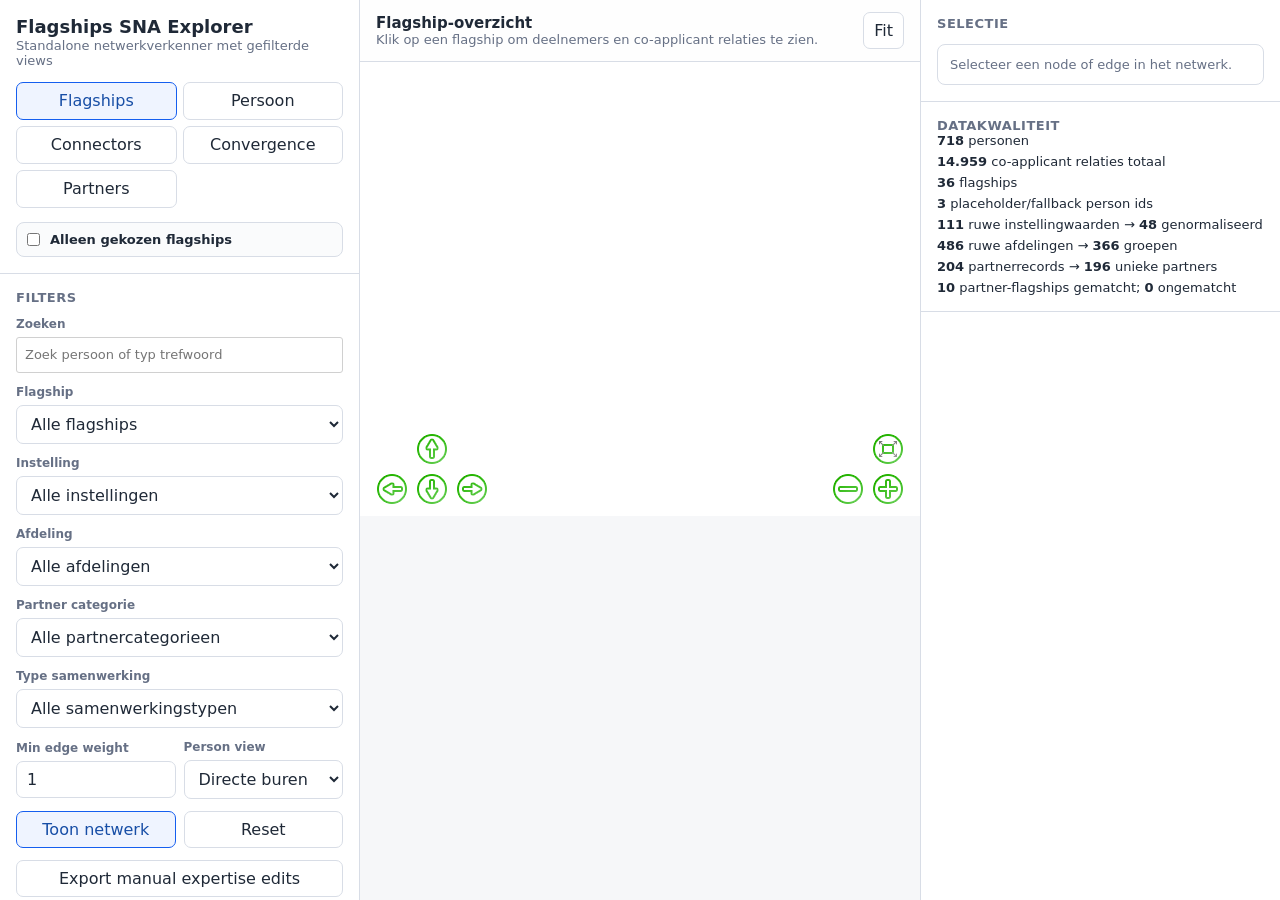
==== docs/index.html @ 11364d9d "cleaning up repo" ====
<!doctype html>
<html lang="nl">
<head>
  <meta charset="utf-8">
  <meta name="viewport" content="width=device-width, initial-scale=1">
  <title>Flagships SNA Explorer</title>
  <style>
.vis-overlay{bottom:0;left:0;position:absolute;right:0;top:0;z-index:10}.vis-active{box-shadow:0 0 10px #86d5f8}.vis [class*=span]{min-height:0;width:auto}div.vis-color-picker{background-color:#fff;border-radius:15px;box-shadow:0 0 10px 0 rgba(0,0,0,.5);display:none;height:444px;left:30px;margin-left:30px;margin-top:-140px;padding:10px;position:absolute;top:0;width:310px;z-index:1}div.vis-color-picker div.vis-arrow{left:5px;position:absolute;top:147px}div.vis-color-picker div.vis-arrow:after,div.vis-color-picker div.vis-arrow:before{border:solid transparent;content:" ";height:0;pointer-events:none;position:absolute;right:100%;top:50%;width:0}div.vis-color-picker div.vis-arrow:after{border-color:hsla(0,0%,100%,0) #fff hsla(0,0%,100%,0) hsla(0,0%,100%,0);border-width:30px;margin-top:-30px}div.vis-color-picker div.vis-color{cursor:pointer;height:289px;position:absolute;width:289px}div.vis-color-picker div.vis-brightness{position:absolute;top:313px}div.vis-color-picker div.vis-opacity{position:absolute;top:350px}div.vis-color-picker div.vis-selector{background:#4c4c4c;background:-moz-linear-gradient(top,#4c4c4c 0,#595959 12%,#666 25%,#474747 39%,#2c2c2c 50%,#000 51%,#111 60%,#2b2b2b 76%,#1c1c1c 91%,#131313 100%);background:-webkit-gradient(linear,left top,left bottom,color-stop(0,#4c4c4c),color-stop(12%,#595959),color-stop(25%,#666),color-stop(39%,#474747),color-stop(50%,#2c2c2c),color-stop(51%,#000),color-stop(60%,#111),color-stop(76%,#2b2b2b),color-stop(91%,#1c1c1c),color-stop(100%,#131313));background:-webkit-linear-gradient(top,#4c4c4c,#595959 12%,#666 25%,#474747 39%,#2c2c2c 50%,#000 51%,#111 60%,#2b2b2b 76%,#1c1c1c 91%,#131313);background:-o-linear-gradient(top,#4c4c4c 0,#595959 12%,#666 25%,#474747 39%,#2c2c2c 50%,#000 51%,#111 60%,#2b2b2b 76%,#1c1c1c 91%,#131313 100%);background:-ms-linear-gradient(top,#4c4c4c 0,#595959 12%,#666 25%,#474747 39%,#2c2c2c 50%,#000 51%,#111 60%,#2b2b2b 76%,#1c1c1c 91%,#131313 100%);background:linear-gradient(180deg,#4c4c4c 0,#595959 12%,#666 25%,#474747 39%,#2c2c2c 50%,#000 51%,#111 60%,#2b2b2b 76%,#1c1c1c 91%,#131313);border:1px solid #fff;border-radius:15px;filter:progid:DXImageTransform.Microsoft.gradient(startColorstr="#4c4c4c",endColorstr="#131313",GradientType=0);height:15px;left:137px;position:absolute;top:137px;width:15px}div.vis-color-picker div.vis-new-color{left:159px;padding-right:2px;text-align:right}div.vis-color-picker div.vis-initial-color,div.vis-color-picker div.vis-new-color{border:1px solid rgba(0,0,0,.1);border-radius:5px;color:rgba(0,0,0,.4);font-size:10px;height:20px;line-height:20px;position:absolute;top:380px;vertical-align:middle;width:140px}div.vis-color-picker div.vis-initial-color{left:10px;padding-left:2px;text-align:left}div.vis-color-picker div.vis-label{left:10px;position:absolute;width:300px}div.vis-color-picker div.vis-label.vis-brightness{top:300px}div.vis-color-picker div.vis-label.vis-opacity{top:338px}div.vis-color-picker div.vis-button{background-color:#f7f7f7;border:2px solid #d9d9d9;border-radius:10px;cursor:pointer;height:25px;line-height:25px;position:absolute;text-align:center;top:410px;vertical-align:middle;width:68px}div.vis-color-picker div.vis-button.vis-cancel{left:5px}div.vis-color-picker div.vis-button.vis-load{left:82px}div.vis-color-picker div.vis-button.vis-apply{left:159px}div.vis-color-picker div.vis-button.vis-save{left:236px}div.vis-color-picker input.vis-range{height:20px;width:290px}div.vis-configuration{display:block;float:left;font-size:12px;position:relative}div.vis-configuration-wrapper{display:block;width:700px}div.vis-configuration-wrapper:after{clear:both;content:"";display:block}div.vis-configuration.vis-config-option-container{background-color:#fff;border:2px solid #f7f8fa;border-radius:4px;display:block;left:10px;margin-top:20px;padding-left:5px;width:495px}div.vis-configuration.vis-config-button{background-color:#f7f8fa;border:2px solid #ceced0;border-radius:4px;cursor:pointer;display:block;height:25px;left:10px;line-height:25px;margin-bottom:30px;margin-top:20px;padding-left:5px;vertical-align:middle;width:495px}div.vis-configuration.vis-config-button.hover{background-color:#4588e6;border:2px solid #214373;color:#fff}div.vis-configuration.vis-config-item{display:block;float:left;height:25px;line-height:25px;vertical-align:middle;width:495px}div.vis-configuration.vis-config-item.vis-config-s2{background-color:#f7f8fa;border-radius:3px;left:10px;padding-left:5px}div.vis-configuration.vis-config-item.vis-config-s3{background-color:#e4e9f0;border-radius:3px;left:20px;padding-left:5px}div.vis-configuration.vis-config-item.vis-config-s4{background-color:#cfd8e6;border-radius:3px;left:30px;padding-left:5px}div.vis-configuration.vis-config-header{font-size:18px;font-weight:700}div.vis-configuration.vis-config-label{height:25px;line-height:25px;width:120px}div.vis-configuration.vis-config-label.vis-config-s3{width:110px}div.vis-configuration.vis-config-label.vis-config-s4{width:100px}div.vis-configuration.vis-config-colorBlock{border:1px solid #444;border-radius:2px;cursor:pointer;height:19px;margin:0;padding:0;top:1px;width:30px}input.vis-configuration.vis-config-checkbox{left:-5px}input.vis-configuration.vis-config-rangeinput{margin:0;padding:1px;pointer-events:none;position:relative;top:-5px;width:60px}input.vis-configuration.vis-config-range{-webkit-appearance:none;background-color:transparent;border:0 solid #fff;height:20px;width:300px}input.vis-configuration.vis-config-range::-webkit-slider-runnable-track{background:#dedede;background:-moz-linear-gradient(top,#dedede 0,#c8c8c8 99%);background:-webkit-gradient(linear,left top,left bottom,color-stop(0,#dedede),color-stop(99%,#c8c8c8));background:-webkit-linear-gradient(top,#dedede,#c8c8c8 99%);background:-o-linear-gradient(top,#dedede 0,#c8c8c8 99%);background:-ms-linear-gradient(top,#dedede 0,#c8c8c8 99%);background:linear-gradient(180deg,#dedede 0,#c8c8c8 99%);border:1px solid #999;border-radius:3px;box-shadow:0 0 3px 0 #aaa;filter:progid:DXImageTransform.Microsoft.gradient(startColorstr="#dedede",endColorstr="#c8c8c8",GradientType=0);height:5px;width:300px}input.vis-configuration.vis-config-range::-webkit-slider-thumb{-webkit-appearance:none;background:#3876c2;background:-moz-linear-gradient(top,#3876c2 0,#385380 100%);background:-webkit-gradient(linear,left top,left bottom,color-stop(0,#3876c2),color-stop(100%,#385380));background:-webkit-linear-gradient(top,#3876c2,#385380);background:-o-linear-gradient(top,#3876c2 0,#385380 100%);background:-ms-linear-gradient(top,#3876c2 0,#385380 100%);background:linear-gradient(180deg,#3876c2 0,#385380);border:1px solid #14334b;border-radius:50%;box-shadow:0 0 1px 0 #111927;filter:progid:DXImageTransform.Microsoft.gradient(startColorstr="#3876c2",endColorstr="#385380",GradientType=0);height:17px;margin-top:-7px;width:17px}input.vis-configuration.vis-config-range:focus{outline:none}input.vis-configuration.vis-config-range:focus::-webkit-slider-runnable-track{background:#9d9d9d;background:-moz-linear-gradient(top,#9d9d9d 0,#c8c8c8 99%);background:-webkit-gradient(linear,left top,left bottom,color-stop(0,#9d9d9d),color-stop(99%,#c8c8c8));background:-webkit-linear-gradient(top,#9d9d9d,#c8c8c8 99%);background:-o-linear-gradient(top,#9d9d9d 0,#c8c8c8 99%);background:-ms-linear-gradient(top,#9d9d9d 0,#c8c8c8 99%);background:linear-gradient(180deg,#9d9d9d 0,#c8c8c8 99%);filter:progid:DXImageTransform.Microsoft.gradient(startColorstr="#9d9d9d",endColorstr="#c8c8c8",GradientType=0)}input.vis-configuration.vis-config-range::-moz-range-track{background:#dedede;background:-moz-linear-gradient(top,#dedede 0,#c8c8c8 99%);background:-webkit-gradient(linear,left top,left bottom,color-stop(0,#dedede),color-stop(99%,#c8c8c8));background:-webkit-linear-gradient(top,#dedede,#c8c8c8 99%);background:-o-linear-gradient(top,#dedede 0,#c8c8c8 99%);background:-ms-linear-gradient(top,#dedede 0,#c8c8c8 99%);background:linear-gradient(180deg,#dedede 0,#c8c8c8 99%);border:1px solid #999;border-radius:3px;box-shadow:0 0 3px 0 #aaa;filter:progid:DXImageTransform.Microsoft.gradient(startColorstr="#dedede",endColorstr="#c8c8c8",GradientType=0);height:10px;width:300px}input.vis-configuration.vis-config-range::-moz-range-thumb{background:#385380;border:none;border-radius:50%;height:16px;width:16px}input.vis-configuration.vis-config-range:-moz-focusring{outline:1px solid #fff;outline-offset:-1px}input.vis-configuration.vis-config-range::-ms-track{background:transparent;border-color:transparent;border-width:6px 0;color:transparent;height:5px;width:300px}input.vis-configuration.vis-config-range::-ms-fill-lower{background:#777;border-radius:10px}input.vis-configuration.vis-config-range::-ms-fill-upper{background:#ddd;border-radius:10px}input.vis-configuration.vis-config-range::-ms-thumb{background:#385380;border:none;border-radius:50%;height:16px;width:16px}input.vis-configuration.vis-config-range:focus::-ms-fill-lower{background:#888}input.vis-configuration.vis-config-range:focus::-ms-fill-upper{background:#ccc}.vis-configuration-popup{background:rgba(57,76,89,.85);border:2px solid #f2faff;border-radius:4px;color:#fff;font-size:14px;height:30px;line-height:30px;position:absolute;text-align:center;-webkit-transition:opacity .3s ease-in-out;-moz-transition:opacity .3s ease-in-out;transition:opacity .3s ease-in-out;width:150px}.vis-configuration-popup:after,.vis-configuration-popup:before{border:solid transparent;content:" ";height:0;left:100%;pointer-events:none;position:absolute;top:50%;width:0}.vis-configuration-popup:after{border-color:rgba(136,183,213,0) rgba(136,183,213,0) rgba(136,183,213,0) rgba(57,76,89,.85);border-width:8px;margin-top:-8px}.vis-configuration-popup:before{border-color:rgba(194,225,245,0) rgba(194,225,245,0) rgba(194,225,245,0) #f2faff;border-width:12px;margin-top:-12px}div.vis-tooltip{background-color:#f5f4ed;border:1px solid #808074;-moz-border-radius:3px;-webkit-border-radius:3px;border-radius:3px;box-shadow:3px 3px 10px rgba(0,0,0,.2);color:#000;font-family:verdana;font-size:14px;padding:5px;pointer-events:none;position:absolute;visibility:hidden;white-space:nowrap;z-index:5}div.vis-network div.vis-navigation div.vis-button{-webkit-touch-callout:none;background-position:2px 2px;background-repeat:no-repeat;-moz-border-radius:17px;border-radius:17px;cursor:pointer;display:inline-block;height:34px;position:absolute;-webkit-user-select:none;-khtml-user-select:none;-moz-user-select:none;-ms-user-select:none;user-select:none;width:34px}div.vis-network div.vis-navigation div.vis-button:hover{box-shadow:0 0 3px 3px rgba(56,207,21,.3)}div.vis-network div.vis-navigation div.vis-button:active{box-shadow:0 0 1px 3px rgba(56,207,21,.95)}div.vis-network div.vis-navigation div.vis-button.vis-up{background-image:url("[data-uri]");bottom:50px;left:55px}div.vis-network div.vis-navigation div.vis-button.vis-down{background-image:url("[data-uri]");bottom:10px;left:55px}div.vis-network div.vis-navigation div.vis-button.vis-left{background-image:url("[data-uri]");bottom:10px;left:15px}div.vis-network div.vis-navigation div.vis-button.vis-right{background-image:url("[data-uri]");bottom:10px;left:95px}div.vis-network div.vis-navigation div.vis-button.vis-zoomIn{background-image:url("[data-uri]");bottom:10px;right:15px}div.vis-network div.vis-navigation div.vis-button.vis-zoomOut{background-image:url("[data-uri]");bottom:10px;right:55px}div.vis-network div.vis-navigation div.vis-button.vis-zoomExtends{background-image:url("[data-uri]");bottom:50px;right:15px}div.vis-network div.vis-manipulation{background:#fff;background:-moz-linear-gradient(top,#fff 0,#fcfcfc 48%,#fafafa 50%,#fcfcfc 100%);background:-webkit-gradient(linear,left top,left bottom,color-stop(0,#fff),color-stop(48%,#fcfcfc),color-stop(50%,#fafafa),color-stop(100%,#fcfcfc));background:-webkit-linear-gradient(top,#fff,#fcfcfc 48%,#fafafa 50%,#fcfcfc);background:-o-linear-gradient(top,#fff 0,#fcfcfc 48%,#fafafa 50%,#fcfcfc 100%);background:-ms-linear-gradient(top,#fff 0,#fcfcfc 48%,#fafafa 50%,#fcfcfc 100%);background:linear-gradient(180deg,#fff 0,#fcfcfc 48%,#fafafa 50%,#fcfcfc);border:0 solid #d6d9d8;border-bottom:1px;box-sizing:content-box;filter:progid:DXImageTransform.Microsoft.gradient(startColorstr="#ffffff",endColorstr="#fcfcfc",GradientType=0);height:28px;left:0;padding-top:4px;position:absolute;top:0;width:100%}div.vis-network button.vis-edit-mode,div.vis-network div.vis-edit-mode{height:30px;left:0;position:absolute;top:5px}div.vis-network button.vis-close{-webkit-touch-callout:none;background-color:transparent;background-image:url("[data-uri]");background-position:20px 3px;background-repeat:no-repeat;border:none;cursor:pointer;height:30px;position:absolute;right:0;top:0;-webkit-user-select:none;-khtml-user-select:none;-moz-user-select:none;-ms-user-select:none;user-select:none;width:30px}div.vis-network button.vis-close:hover{opacity:.6}div.vis-network div.vis-edit-mode button.vis-button,div.vis-network div.vis-manipulation button.vis-button{-webkit-touch-callout:none;background-color:transparent;background-position:0 0;background-repeat:no-repeat;border:none;-moz-border-radius:15px;border-radius:15px;box-sizing:content-box;cursor:pointer;float:left;font-family:verdana;font-size:12px;height:24px;margin-left:10px;padding:0 8px;-webkit-user-select:none;-khtml-user-select:none;-moz-user-select:none;-ms-user-select:none;user-select:none}div.vis-network div.vis-manipulation button.vis-button:hover{box-shadow:1px 1px 8px rgba(0,0,0,.2)}div.vis-network div.vis-manipulation button.vis-button:active{box-shadow:1px 1px 8px rgba(0,0,0,.5)}div.vis-network div.vis-manipulation button.vis-button.vis-back{background-image:url("[data-uri]")}div.vis-network div.vis-manipulation div.vis-none:hover{box-shadow:1px 1px 8px transparent;cursor:default}div.vis-network div.vis-manipulation div.vis-none:active{box-shadow:1px 1px 8px transparent}div.vis-network div.vis-manipulation div.vis-none{line-height:23px;padding:0}div.vis-network div.vis-manipulation div.notification{font-weight:700;margin:2px}div.vis-network div.vis-manipulation button.vis-button.vis-add{background-image:url("[data-uri]")}div.vis-network div.vis-edit-mode button.vis-button.vis-edit,div.vis-network div.vis-manipulation button.vis-button.vis-edit{background-image:url("[data-uri]")}div.vis-network div.vis-edit-mode button.vis-button.vis-edit.vis-edit-mode{background-color:#fcfcfc;border:1px solid #ccc}div.vis-network div.vis-manipulation button.vis-button.vis-connect{background-image:url("[data-uri]")}div.vis-network div.vis-manipulation button.vis-button.vis-delete{background-image:url("[data-uri]")}div.vis-network div.vis-edit-mode div.vis-label,div.vis-network div.vis-manipulation div.vis-label{line-height:25px;margin:0 0 0 23px}div.vis-network div.vis-manipulation div.vis-separator-line{background-color:#bdbdbd;display:inline-block;float:left;height:21px;margin:0 7px 0 15px;width:1px}
  </style>
  <style>
/**
 * tom-select.css (v2.0.0-rc.4)
 * Copyright (c) contributors
 *
 * Licensed under the Apache License, Version 2.0 (the "License"); you may not use this
 * file except in compliance with the License. You may obtain a copy of the License at:
 * http://www.apache.org/licenses/LICENSE-2.0
 *
 * Unless required by applicable law or agreed to in writing, software distributed under
 * the License is distributed on an "AS IS" BASIS, WITHOUT WARRANTIES OR CONDITIONS OF
 * ANY KIND, either express or implied. See the License for the specific language
 * governing permissions and limitations under the License.
 *
 */
.ts-wrapper.plugin-drag_drop.multi > .ts-control > div.ui-sortable-placeholder {
  visibility: visible !important;
  background: #f2f2f2 !important;
  background: rgba(0, 0, 0, 0.06) !important;
  border: 0 none !important;
  box-shadow: inset 0 0 12px 4px #fff; }

.ts-wrapper.plugin-drag_drop .ui-sortable-placeholder::after {
  content: '!';
  visibility: hidden; }

.ts-wrapper.plugin-drag_drop .ui-sortable-helper {
  box-shadow: 0 2px 5px rgba(0, 0, 0, 0.2); }

.plugin-checkbox_options .option input {
  margin-right: 0.5rem; }

.plugin-clear_button .ts-control {
  padding-right: calc( 1em + (3 * 6px)) !important; }

.plugin-clear_button .clear-button {
  opacity: 0;
  position: absolute;
  top: 8px;
  right: calc(8px - 6px);
  margin-right: 0 !important;
  background: transparent !important;
  transition: opacity 0.5s;
  cursor: pointer; }

.plugin-clear_button.single .clear-button {
  right: calc(8px - 6px +  2rem); }

.plugin-clear_button.focus.has-items .clear-button,
.plugin-clear_button:hover.has-items .clear-button {
  opacity: 1; }

.ts-wrapper .dropdown-header {
  position: relative;
  padding: 10px 8px;
  border-bottom: 1px solid #d0d0d0;
  background: #f8f8f8;
  border-radius: 3px 3px 0 0; }

.ts-wrapper .dropdown-header-close {
  position: absolute;
  right: 8px;
  top: 50%;
  color: #303030;
  opacity: 0.4;
  margin-top: -12px;
  line-height: 20px;
  font-size: 20px !important; }

.ts-wrapper .dropdown-header-close:hover {
  color: black; }

.plugin-dropdown_input.focus.dropdown-active .ts-control {
  box-shadow: none;
  border: 1px solid #d0d0d0; }

.plugin-dropdown_input .dropdown-input {
  border: 1px solid #d0d0d0;
  border-width: 0 0 1px 0;
  display: block;
  padding: 8px 8px;
  box-shadow: none;
  width: 100%;
  background: transparent; }

.ts-wrapper.plugin-input_autogrow.has-items .ts-control > input {
  min-width: 0; }

.ts-wrapper.plugin-input_autogrow.has-items.focus .ts-control > input {
  flex: none;
  min-width: 4px; }
  .ts-wrapper.plugin-input_autogrow.has-items.focus .ts-control > input::-webkit-input-placeholder {
    color: transparent; }
  .ts-wrapper.plugin-input_autogrow.has-items.focus .ts-control > input::-ms-input-placeholder {
    color: transparent; }
  .ts-wrapper.plugin-input_autogrow.has-items.focus .ts-control > input::placeholder {
    color: transparent; }

.ts-dropdown.plugin-optgroup_columns .ts-dropdown-content {
  display: flex; }

.ts-dropdown.plugin-optgroup_columns .optgroup {
  border-right: 1px solid #f2f2f2;
  border-top: 0 none;
  flex-grow: 1;
  flex-basis: 0;
  min-width: 0; }

.ts-dropdown.plugin-optgroup_columns .optgroup:last-child {
  border-right: 0 none; }

.ts-dropdown.plugin-optgroup_columns .optgroup:before {
  display: none; }

.ts-dropdown.plugin-optgroup_columns .optgroup-header {
  border-top: 0 none; }

.ts-wrapper.plugin-remove_button .item {
  display: inline-flex;
  align-items: center;
  padding-right: 0 !important; }

.ts-wrapper.plugin-remove_button .item .remove {
  color: inherit;
  text-decoration: none;
  vertical-align: middle;
  display: inline-block;
  padding: 2px 6px;
  border-left: 1px solid #d0d0d0;
  border-radius: 0 2px 2px 0;
  box-sizing: border-box;
  margin-left: 6px; }

.ts-wrapper.plugin-remove_button .item .remove:hover {
  background: rgba(0, 0, 0, 0.05); }

.ts-wrapper.plugin-remove_button .item.active .remove {
  border-left-color: #cacaca; }

.ts-wrapper.plugin-remove_button.disabled .item .remove:hover {
  background: none; }

.ts-wrapper.plugin-remove_button.disabled .item .remove {
  border-left-color: white; }

.ts-wrapper.plugin-remove_button .remove-single {
  position: absolute;
  right: 0;
  top: 0;
  font-size: 23px; }

.ts-wrapper {
  position: relative; }

.ts-dropdown,
.ts-control,
.ts-control input {
  color: #303030;
  font-family: inherit;
  font-size: 13px;
  line-height: 18px;
  font-smoothing: inherit; }

.ts-control,
.ts-wrapper.single.input-active .ts-control {
  background: #fff;
  cursor: text; }

.ts-control {
  border: 1px solid #d0d0d0;
  padding: 8px 8px;
  width: 100%;
  overflow: hidden;
  position: relative;
  z-index: 1;
  box-sizing: border-box;
  box-shadow: none;
  border-radius: 3px;
  display: flex;
  flex-wrap: wrap; }
  .ts-wrapper.multi.has-items .ts-control {
    padding: calc( 8px - 2px - 0) 8px calc( 8px - 2px - 3px - 0); }
  .full .ts-control {
    background-color: #fff; }
  .disabled .ts-control,
  .disabled .ts-control * {
    cursor: default !important; }
  .focus .ts-control {
    box-shadow: none; }
  .ts-control > * {
    vertical-align: baseline;
    display: inline-block; }
  .ts-wrapper.multi .ts-control > div {
    cursor: pointer;
    margin: 0 3px 3px 0;
    padding: 2px 6px;
    background: #f2f2f2;
    color: #303030;
    border: 0 solid #d0d0d0; }
    .ts-wrapper.multi .ts-control > div.active {
      background: #e8e8e8;
      color: #303030;
      border: 0 solid #cacaca; }
  .ts-wrapper.multi.disabled .ts-control > div, .ts-wrapper.multi.disabled .ts-control > div.active {
    color: #7d7c7c;
    background: white;
    border: 0 solid white; }
  .ts-control > input {
    flex: 1 1 auto;
    min-width: 7rem;
    display: inline-block !important;
    padding: 0 !important;
    min-height: 0 !important;
    max-height: none !important;
    max-width: 100% !important;
    margin: 0 !important;
    text-indent: 0 !important;
    border: 0 none !important;
    background: none !important;
    line-height: inherit !important;
    -webkit-user-select: auto !important;
       -moz-user-select: auto !important;
        -ms-user-select: auto !important;
            user-select: auto !important;
    box-shadow: none !important; }
    .ts-control > input::-ms-clear {
      display: none; }
    .ts-control > input:focus {
      outline: none !important; }
  .has-items .ts-control > input {
    margin: 0 4px !important; }
  .ts-control.rtl {
    text-align: right; }
    .ts-control.rtl.single .ts-control:after {
      left: 15px;
      right: auto; }
    .ts-control.rtl .ts-control > input {
      margin: 0 4px 0 -2px !important; }
  .disabled .ts-control {
    opacity: 0.5;
    background-color: #fafafa; }
  .input-hidden .ts-control > input {
    opacity: 0;
    position: absolute;
    left: -10000px; }

.ts-dropdown {
  position: absolute;
  top: 100%;
  left: 0;
  width: 100%;
  z-index: 10;
  border: 1px solid #d0d0d0;
  background: #fff;
  margin: 0.25rem 0 0 0;
  border-top: 0 none;
  box-sizing: border-box;
  box-shadow: 0 1px 3px rgba(0, 0, 0, 0.1);
  border-radius: 0 0 3px 3px; }
  .ts-dropdown [data-selectable] {
    cursor: pointer;
    overflow: hidden; }
    .ts-dropdown [data-selectable] .highlight {
      background: rgba(125, 168, 208, 0.2);
      border-radius: 1px; }
  .ts-dropdown .option,
  .ts-dropdown .optgroup-header,
  .ts-dropdown .no-results,
  .ts-dropdown .create {
    padding: 5px 8px; }
  .ts-dropdown .option, .ts-dropdown [data-disabled], .ts-dropdown [data-disabled] [data-selectable].option {
    cursor: inherit;
    opacity: 0.5; }
  .ts-dropdown [data-selectable].option {
    opacity: 1;
    cursor: pointer; }
  .ts-dropdown .optgroup:first-child .optgroup-header {
    border-top: 0 none; }
  .ts-dropdown .optgroup-header {
    color: #303030;
    background: #fff;
    cursor: default; }
  .ts-dropdown .create:hover,
  .ts-dropdown .option:hover,
  .ts-dropdown .active {
    background-color: #f5fafd;
    color: #495c68; }
    .ts-dropdown .create:hover.create,
    .ts-dropdown .option:hover.create,
    .ts-dropdown .active.create {
      color: #495c68; }
  .ts-dropdown .create {
    color: rgba(48, 48, 48, 0.5); }
  .ts-dropdown .spinner {
    display: inline-block;
    width: 30px;
    height: 30px;
    margin: 5px 8px; }
    .ts-dropdown .spinner:after {
      content: " ";
      display: block;
      width: 24px;
      height: 24px;
      margin: 3px;
      border-radius: 50%;
      border: 5px solid #d0d0d0;
      border-color: #d0d0d0 transparent #d0d0d0 transparent;
      animation: lds-dual-ring 1.2s linear infinite; }

@keyframes lds-dual-ring {
  0% {
    transform: rotate(0deg); }
  100% {
    transform: rotate(360deg); } }

.ts-dropdown-content {
  overflow-y: auto;
  overflow-x: hidden;
  max-height: 200px;
  overflow-scrolling: touch;
  scroll-behavior: smooth; }

.ts-hidden-accessible {
  border: 0 !important;
  clip: rect(0 0 0 0) !important;
  -webkit-clip-path: inset(50%) !important;
          clip-path: inset(50%) !important;
  height: 1px !important;
  overflow: hidden !important;
  padding: 0 !important;
  position: absolute !important;
  width: 1px !important;
  white-space: nowrap !important; }

/*# sourceMappingURL=tom-select.css.map */
  </style>
  <style>
:root {
      color-scheme: light;
      --bg: #f6f7f9;
      --panel: #ffffff;
      --line: #d8dde6;
      --muted: #667085;
      --text: #1f2937;
      --accent: #155eef;
      --shadow: 0 1px 2px rgba(16, 24, 40, 0.08);
    }
    * { box-sizing: border-box; }
    body {
      margin: 0;
      font-family: Inter, ui-sans-serif, system-ui, -apple-system, BlinkMacSystemFont, "Segoe UI", sans-serif;
      background: var(--bg);
      color: var(--text);
    }
    button, input, select {
      font: inherit;
    }
    .app {
      display: grid;
      grid-template-columns: minmax(280px, 360px) minmax(0, 1fr) minmax(280px, 360px);
      height: 100vh;
      overflow: hidden;
    }
    .sidebar, .details {
      background: var(--panel);
      border-color: var(--line);
      overflow: auto;
      max-height: 100vh;
    }
    .sidebar { border-right: 1px solid var(--line); }
    .details { border-left: 1px solid var(--line); }
    .panel-section {
      padding: 16px;
      border-bottom: 1px solid var(--line);
    }
    h1, h2, h3 {
      margin: 0;
      line-height: 1.2;
    }
    h1 { font-size: 18px; }
    h2 { font-size: 13px; color: var(--muted); text-transform: uppercase; letter-spacing: .04em; }
    h3 { font-size: 15px; }
    .subtle { color: var(--muted); font-size: 13px; }
    .tabs {
      display: grid;
      grid-template-columns: repeat(2, minmax(0, 1fr));
      gap: 6px;
      margin-top: 14px;
    }
    .tab, .btn {
      border: 1px solid var(--line);
      background: #fff;
      color: var(--text);
      border-radius: 7px;
      padding: 8px 10px;
      cursor: pointer;
      min-height: 36px;
    }
    .tab {
      display: flex;
      align-items: center;
      justify-content: center;
      min-width: 0;
      min-height: 38px;
      text-align: center;
      line-height: 1.2;
      overflow-wrap: anywhere;
      white-space: normal;
    }
    .tab.active, .btn.primary {
      border-color: var(--accent);
      background: #eff4ff;
      color: #174ea6;
    }
    .field {
      display: grid;
      gap: 6px;
      margin-top: 12px;
    }
    .toggle-row {
      display: flex;
      align-items: center;
      gap: 10px;
      margin-top: 14px;
      padding: 9px 10px;
      border: 1px solid var(--line);
      border-radius: 8px;
      background: #fafbfc;
      color: var(--text);
      font-size: 13px;
      font-weight: 600;
      cursor: pointer;
    }
    .toggle-row input {
      width: auto;
      min-height: 0;
      margin: 0;
      accent-color: var(--accent);
    }
    label {
      color: var(--muted);
      font-size: 12px;
      font-weight: 600;
    }
    input, select {
      width: 100%;
      border: 1px solid var(--line);
      border-radius: 7px;
      padding: 8px 10px;
      background: #fff;
      color: var(--text);
      min-height: 36px;
    }
    textarea {
      width: 100%;
      border: 1px solid var(--line);
      border-radius: 7px;
      padding: 8px 10px;
      background: #fff;
      color: var(--text);
      min-height: 84px;
      resize: vertical;
      font: inherit;
    }
    .row {
      display: flex;
      gap: 8px;
      align-items: center;
    }
    .row > * { flex: 1; }
    .network-wrap {
      display: grid;
      grid-template-rows: auto auto minmax(0, 1fr);
      min-height: 0;
      height: 100vh;
    }
    .toolbar {
      display: flex;
      gap: 10px;
      align-items: center;
      justify-content: space-between;
      padding: 12px 16px;
      border-bottom: 1px solid var(--line);
      background: rgba(255, 255, 255, .92);
    }
    #network {
      width: 100%;
      height: 100%;
      min-height: 0;
      background: #fff;
    }
    .convergence-panel {
      display: grid;
      grid-template-columns: minmax(0, 1.35fr) minmax(260px, .85fr);
      gap: 12px;
      padding: 12px 16px;
      border-bottom: 1px solid var(--line);
      background: #fff;
      max-height: 300px;
      overflow: auto;
    }
    .convergence-panel[hidden] {
      display: none;
    }
    .convergence-card {
      min-width: 0;
      border: 1px solid var(--line);
      border-radius: 8px;
      background: #fff;
      padding: 12px;
      box-shadow: var(--shadow);
    }
    .convergence-heading {
      display: flex;
      align-items: baseline;
      justify-content: space-between;
      gap: 12px;
      margin-bottom: 10px;
    }
    .convergence-bars {
      display: grid;
      gap: 8px;
    }
    .convergence-bar-row {
      display: grid;
      grid-template-columns: minmax(130px, 220px) minmax(140px, 1fr) 54px;
      gap: 10px;
      align-items: center;
      min-width: 0;
      border-radius: 7px;
      padding: 6px;
      cursor: pointer;
    }
    .convergence-bar-row:hover,
    .convergence-table tr:hover {
      background: #f8fbff;
    }
    .convergence-bar-title {
      min-width: 0;
      overflow: hidden;
      text-overflow: ellipsis;
      white-space: nowrap;
      font-size: 12px;
      font-weight: 700;
    }
    .stacked-bar {
      display: flex;
      min-width: 0;
      height: 18px;
      overflow: hidden;
      border: 1px solid var(--line);
      border-radius: 999px;
      background: #f2f4f7;
    }
    .bar-segment {
      min-width: 0;
      height: 100%;
    }
    .bar-segment.empty {
      display: none;
    }
    .convergence-total {
      color: var(--muted);
      font-size: 12px;
      text-align: right;
      white-space: nowrap;
    }
    .convergence-table {
      width: 100%;
      border-collapse: collapse;
      font-size: 12px;
    }
    .convergence-table th,
    .convergence-table td {
      padding: 6px 5px;
      border-bottom: 1px solid #eef0f4;
      text-align: left;
      vertical-align: top;
    }
    .convergence-table th {
      color: var(--muted);
      font-weight: 700;
    }
    .convergence-table tr {
      cursor: pointer;
    }
    .convergence-table td:first-child {
      max-width: 180px;
      overflow-wrap: anywhere;
      font-weight: 700;
    }
    .person-tooltip {
      position: fixed;
      z-index: 20;
      display: none;
      width: min(300px, calc(100vw - 24px));
      padding: 12px;
      border: 1px solid var(--line);
      border-radius: 8px;
      background: rgba(255, 255, 255, .98);
      box-shadow: 0 14px 34px rgba(16, 24, 40, .16);
      pointer-events: none;
    }
    .person-tooltip.visible {
      display: block;
    }
    .tooltip-title {
      display: flex;
      gap: 8px;
      align-items: center;
      min-width: 0;
      font-size: 14px;
      font-weight: 700;
      line-height: 1.25;
    }
    .tooltip-title span:last-child {
      min-width: 0;
      overflow-wrap: anywhere;
    }
    .tooltip-grid {
      display: grid;
      grid-template-columns: 96px minmax(0, 1fr);
      gap: 5px 8px;
      margin-top: 10px;
      font-size: 12px;
      line-height: 1.25;
    }
    .tooltip-grid span:nth-child(odd) {
      color: var(--muted);
    }
    .tooltip-grid span:nth-child(even) {
      overflow-wrap: anywhere;
    }
    .tooltip-hint {
      margin-top: 10px;
      padding-top: 8px;
      border-top: 1px solid #eef0f4;
      color: var(--muted);
      font-size: 12px;
    }
    .stats {
      display: grid;
      grid-template-columns: repeat(2, minmax(0, 1fr));
      gap: 8px;
      margin-top: 12px;
    }
    .stat {
      border: 1px solid var(--line);
      border-radius: 8px;
      padding: 10px;
      background: #fafbfc;
    }
    .stat strong {
      display: block;
      font-size: 20px;
    }
    .list {
      display: grid;
      gap: 8px;
      margin-top: 12px;
    }
    .list-item {
      border: 1px solid var(--line);
      background: #fff;
      border-radius: 8px;
      padding: 10px;
      cursor: pointer;
      box-shadow: var(--shadow);
    }
    .list-item:hover, .list-item.active {
      border-color: var(--accent);
      background: #f8fbff;
    }
    .list-item-title {
      font-size: 13px;
      font-weight: 700;
      line-height: 1.25;
    }
    .chips {
      display: flex;
      flex-wrap: wrap;
      gap: 6px;
      margin-top: 8px;
    }
    .chip {
      display: inline-flex;
      align-items: center;
      gap: 5px;
      border: 1px solid var(--line);
      border-radius: 999px;
      padding: 3px 8px;
      color: var(--muted);
      font-size: 12px;
      max-width: 100%;
    }
    .swatch {
      width: 9px;
      height: 9px;
      border-radius: 50%;
      flex: 0 0 auto;
      background: #98a2b3;
    }
    .detail-card {
      border: 1px solid var(--line);
      border-radius: 8px;
      padding: 12px;
      margin-top: 12px;
      background: #fff;
    }
    .kv {
      display: grid;
      grid-template-columns: 110px minmax(0, 1fr);
      gap: 8px;
      padding: 6px 0;
      border-bottom: 1px solid #eef0f4;
      font-size: 13px;
    }
    .kv:last-child { border-bottom: 0; }
    .kv span:first-child { color: var(--muted); }
    .expertise-box {
      display: grid;
      gap: 8px;
      margin-top: 12px;
      padding-top: 12px;
      border-top: 1px solid #eef0f4;
    }
    .expertise-actions {
      display: flex;
      gap: 8px;
      flex-wrap: wrap;
      margin-top: 8px;
    }
    .expertise-form {
      display: grid;
      gap: 10px;
      margin-top: 12px;
      padding: 12px;
      border: 1px solid var(--line);
      border-radius: 8px;
      background: #fafbfc;
    }
    .expertise-form .row {
      align-items: flex-end;
    }
    .source-link {
      color: var(--accent);
      text-decoration: none;
      overflow-wrap: anywhere;
    }
    .source-link:hover {
      text-decoration: underline;
    }
    .quality {
      display: grid;
      gap: 6px;
      font-size: 13px;
    }
    @media (max-width: 1100px) {
      .app {
        grid-template-columns: 320px minmax(0, 1fr);
      }
      .details {
        display: none;
      }
    }
    @media (max-width: 760px) {
      .app {
        grid-template-columns: 1fr;
        height: auto;
        overflow: visible;
      }
      .sidebar {
        max-height: none;
        border-right: 0;
      }
      .network-wrap {
        min-height: 72vh;
        height: 72vh;
      }
      .convergence-panel {
        grid-template-columns: 1fr;
        max-height: none;
      }
      .convergence-bar-row {
        grid-template-columns: minmax(0, 1fr);
      }
      .convergence-total {
        text-align: left;
      }
      #network {
        min-height: 560px;
      }
    }

  </style>
</head>
<body>
  <div class="app">
    <aside class="sidebar">
      <section class="panel-section">
        <h1>Flagships SNA Explorer</h1>
        <div class="subtle">Standalone netwerkverkenner met gefilterde views</div>
        <div class="tabs" role="tablist">
          <button class="tab active" data-view="flagships">Flagships</button>
          <button class="tab" data-view="person">Persoon</button>
          <button class="tab" data-view="connectors">Connectors</button>
          <button class="tab" data-view="convergence">Convergence</button>
          <button class="tab" data-view="partners">Partners</button>
        </div>
        <label class="toggle-row" for="selectedOnlyToggle">
          <input id="selectedOnlyToggle" type="checkbox">
          Alleen gekozen flagships
        </label>
      </section>

      <section class="panel-section">
        <h2>Filters</h2>
        <div class="field">
          <label for="globalSearch">Zoeken</label>
          <select id="globalSearch" placeholder="Zoek persoon of typ trefwoord"></select>
        </div>
        <div class="field">
          <label for="flagshipSelect">Flagship</label>
          <select id="flagshipSelect"></select>
        </div>
        <div class="field">
          <label for="institutionFilter">Instelling</label>
          <select id="institutionFilter"></select>
        </div>
        <div class="field">
          <label for="departmentFilter">Afdeling</label>
          <select id="departmentFilter"></select>
        </div>
        <div class="field">
          <label for="partnerCategoryFilter">Partner categorie</label>
          <select id="partnerCategoryFilter"></select>
        </div>
        <div class="field">
          <label for="partnerCollaborationFilter">Type samenwerking</label>
          <select id="partnerCollaborationFilter"></select>
        </div>
        <div class="row">
          <div class="field">
            <label for="minWeight">Min edge weight</label>
            <input id="minWeight" type="number" min="1" max="10" step="1" value="1">
          </div>
          <div class="field">
            <label for="hopDepth">Person view</label>
            <select id="hopDepth">
              <option value="1">Directe buren</option>
              <option value="2">2-hop netwerk</option>
            </select>
          </div>
        </div>
        <div class="row" style="margin-top: 12px;">
          <button id="applyFilters" class="btn primary">Toon netwerk</button>
          <button id="resetView" class="btn">Reset</button>
        </div>
        <div class="field">
          <button id="exportExpertiseEdits" class="btn" type="button">Export manual expertise edits</button>
        </div>
      </section>

      <section class="panel-section">
        <h2>Huidige view</h2>
        <div class="stats">
          <div class="stat"><strong id="viewNodes">0</strong><span class="subtle">nodes</span></div>
          <div class="stat"><strong id="viewEdges">0</strong><span class="subtle">edges</span></div>
        </div>
      </section>

      <section class="panel-section">
        <h2>Flagships</h2>
        <div id="flagshipList" class="list"></div>
      </section>
    </aside>

    <main class="network-wrap">
      <div class="toolbar">
        <div>
          <h3 id="viewTitle">Flagship-overzicht</h3>
          <div id="viewSubtitle" class="subtle">Klik op een flagship om deelnemers en relaties te verkennen.</div>
        </div>
        <div class="row" style="flex: 0 0 auto;">
          <button id="fitNetwork" class="btn">Fit</button>
        </div>
      </div>
      <div id="convergencePanel" class="convergence-panel" hidden>
        <section class="convergence-card">
          <div class="convergence-heading">
            <h3>Institutionele samenstelling</h3>
            <div class="subtle">10 gekozen flagships</div>
          </div>
          <div id="convergenceBars" class="convergence-bars"></div>
        </section>
        <section class="convergence-card">
          <div class="convergence-heading">
            <h3>Diversiteit ranking</h3>
            <div class="subtle">Simpson score</div>
          </div>
          <div id="convergenceRanking"></div>
        </section>
      </div>
      <div id="network"></div>
      <div id="personTooltip" class="person-tooltip" aria-hidden="true"></div>
    </main>

    <aside class="details">
      <section class="panel-section">
        <h2>Selectie</h2>
        <div id="selectionDetails" class="detail-card subtle">Selecteer een node of edge in het netwerk.</div>
      </section>
      <section class="panel-section">
        <h2>Datakwaliteit</h2>
        <div id="qualityPanel" class="quality"></div>
      </section>
    </aside>
  </div>

  <script>
/**
 * vis-network
 * https://visjs.github.io/vis-network/
 *
 * A dynamic, browser-based visualization library.
 *
 * @version 9.1.2
 * @date    2022-03-28T20:17:35.342Z
 *
 * @copyright (c) 2011-2017 Almende B.V, http://almende.com
 * @copyright (c) 2017-2019 visjs contributors, https://github.com/visjs
 *
 * @license
 * vis.js is dual licensed under both
 *
 *   1. The Apache 2.0 License
 *      http://www.apache.org/licenses/LICENSE-2.0
 *
 *   and
 *
 *   2. The MIT License
 *      http://opensource.org/licenses/MIT
 *
 * vis.js may be distributed under either license.
 */
!function(t,e){"object"==typeof exports&&"undefined"!=typeof module?e(exports):"function"==typeof define&&define.amd?define(["exports"],e):e((t="undefined"!=typeof globalThis?globalThis:t||self).vis=t.vis||{})}(this,(function(t){"use strict";var e="undefined"!=typeof globalThis?globalThis:"undefined"!=typeof window?window:"undefined"!=typeof global?global:"undefined"!=typeof self?self:{},i=function(t){return t&&t.Math==Math&&t},n=i("object"==typeof globalThis&&globalThis)||i("object"==typeof window&&window)||i("object"==typeof self&&self)||i("object"==typeof e&&e)||function(){return this}()||Function("return this")(),o=function(t){try{return!!t()}catch(t){return!0}},r=!o((function(){var t=function(){}.bind();return"function"!=typeof t||t.hasOwnProperty("prototype")})),s=r,a=Function.prototype,h=a.apply,l=a.call,d="object"==typeof Reflect&&Reflect.apply||(s?l.bind(h):function(){return l.apply(h,arguments)}),c=r,u=Function.prototype,f=u.bind,p=u.call,v=c&&f.bind(p,p),g=c?function(t){return t&&v(t)}:function(t){return t&&function(){return p.apply(t,arguments)}},y=function(t){return"function"==typeof t},m={},b=!o((function(){return 7!=Object.defineProperty({},1,{get:function(){return 7}})[1]})),w=r,k=Function.prototype.call,_=w?k.bind(k):function(){return k.apply(k,arguments)},x={},E={}.propertyIsEnumerable,O=Object.getOwnPropertyDescriptor,C=O&&!E.call({1:2},1);x.f=C?function(t){var e=O(this,t);return!!e&&e.enumerable}:E;var S,T,M=function(t,e){return{enumerable:!(1&t),configurable:!(2&t),writable:!(4&t),value:e}},P=g,D=P({}.toString),I=P("".slice),B=function(t){return I(D(t),8,-1)},z=g,N=o,F=B,A=n.Object,j=z("".split),R=N((function(){return!A("z").propertyIsEnumerable(0)}))?function(t){return"String"==F(t)?j(t,""):A(t)}:A,L=n.TypeError,H=function(t){if(null==t)throw L("Can't call method on "+t);return t},W=R,q=H,V=function(t){return W(q(t))},U=y,Y=function(t){return"object"==typeof t?null!==t:U(t)},X={},G=X,K=n,$=y,Z=function(t){return $(t)?t:void 0},Q=function(t,e){return arguments.length<2?Z(G[t])||Z(K[t]):G[t]&&G[t][e]||K[t]&&K[t][e]},J=g({}.isPrototypeOf),tt=Q("navigator","userAgent")||"",et=n,it=tt,nt=et.process,ot=et.Deno,rt=nt&&nt.versions||ot&&ot.version,st=rt&&rt.v8;st&&(T=(S=st.split("."))[0]>0&&S[0]<4?1:+(S[0]+S[1])),!T&&it&&(!(S=it.match(/Edge\/(\d+)/))||S[1]>=74)&&(S=it.match(/Chrome\/(\d+)/))&&(T=+S[1]);var at=T,ht=at,lt=o,dt=!!Object.getOwnPropertySymbols&&!lt((function(){var t=Symbol();return!String(t)||!(Object(t)instanceof Symbol)||!Symbol.sham&&ht&&ht<41})),ct=dt&&!Symbol.sham&&"symbol"==typeof Symbol.iterator,ut=Q,ft=y,pt=J,vt=ct,gt=n.Object,yt=vt?function(t){return"symbol"==typeof t}:function(t){var e=ut("Symbol");return ft(e)&&pt(e.prototype,gt(t))},mt=n.String,bt=function(t){try{return mt(t)}catch(t){return"Object"}},wt=y,kt=bt,_t=n.TypeError,xt=function(t){if(wt(t))return t;throw _t(kt(t)+" is not a function")},Et=xt,Ot=function(t,e){var i=t[e];return null==i?void 0:Et(i)},Ct=_,St=y,Tt=Y,Mt=n.TypeError,Pt={exports:{}},Dt=n,It=Object.defineProperty,Bt=function(t,e){try{It(Dt,t,{value:e,configurable:!0,writable:!0})}catch(i){Dt[t]=e}return e},zt="__core-js_shared__",Nt=n[zt]||Bt(zt,{}),Ft=Nt;(Pt.exports=function(t,e){return Ft[t]||(Ft[t]=void 0!==e?e:{})})("versions",[]).push({version:"3.21.1",mode:"pure",copyright:"© 2014-2022 Denis Pushkarev (zloirock.ru)",license:"https://github.com/zloirock/core-js/blob/v3.21.1/LICENSE",source:"https://github.com/zloirock/core-js"});var At=H,jt=n.Object,Rt=function(t){return jt(At(t))},Lt=Rt,Ht=g({}.hasOwnProperty),Wt=Object.hasOwn||function(t,e){return Ht(Lt(t),e)},qt=g,Vt=0,Ut=Math.random(),Yt=qt(1..toString),Xt=function(t){return"Symbol("+(void 0===t?"":t)+")_"+Yt(++Vt+Ut,36)},Gt=n,Kt=Pt.exports,$t=Wt,Zt=Xt,Qt=dt,Jt=ct,te=Kt("wks"),ee=Gt.Symbol,ie=ee&&ee.for,ne=Jt?ee:ee&&ee.withoutSetter||Zt,oe=function(t){if(!$t(te,t)||!Qt&&"string"!=typeof te[t]){var e="Symbol."+t;Qt&&$t(ee,t)?te[t]=ee[t]:te[t]=Jt&&ie?ie(e):ne(e)}return te[t]},re=_,se=Y,ae=yt,he=Ot,le=function(t,e){var i,n;if("string"===e&&St(i=t.toString)&&!Tt(n=Ct(i,t)))return n;if(St(i=t.valueOf)&&!Tt(n=Ct(i,t)))return n;if("string"!==e&&St(i=t.toString)&&!Tt(n=Ct(i,t)))return n;throw Mt("Can't convert object to primitive value")},de=oe,ce=n.TypeError,ue=de("toPrimitive"),fe=function(t,e){if(!se(t)||ae(t))return t;var i,n=he(t,ue);if(n){if(void 0===e&&(e="default"),i=re(n,t,e),!se(i)||ae(i))return i;throw ce("Can't convert object to primitive value")}return void 0===e&&(e="number"),le(t,e)},pe=yt,ve=function(t){var e=fe(t,"string");return pe(e)?e:e+""},ge=Y,ye=n.document,me=ge(ye)&&ge(ye.createElement),be=function(t){return me?ye.createElement(t):{}},we=be,ke=!b&&!o((function(){return 7!=Object.defineProperty(we("div"),"a",{get:function(){return 7}}).a})),_e=b,xe=_,Ee=x,Oe=M,Ce=V,Se=ve,Te=Wt,Me=ke,Pe=Object.getOwnPropertyDescriptor;m.f=_e?Pe:function(t,e){if(t=Ce(t),e=Se(e),Me)try{return Pe(t,e)}catch(t){}if(Te(t,e))return Oe(!xe(Ee.f,t,e),t[e])};var De=o,Ie=y,Be=/#|\.prototype\./,ze=function(t,e){var i=Fe[Ne(t)];return i==je||i!=Ae&&(Ie(e)?De(e):!!e)},Ne=ze.normalize=function(t){return String(t).replace(Be,".").toLowerCase()},Fe=ze.data={},Ae=ze.NATIVE="N",je=ze.POLYFILL="P",Re=ze,Le=xt,He=r,We=g(g.bind),qe=function(t,e){return Le(t),void 0===e?t:He?We(t,e):function(){return t.apply(e,arguments)}},Ve={},Ue=b&&o((function(){return 42!=Object.defineProperty((function(){}),"prototype",{value:42,writable:!1}).prototype})),Ye=n,Xe=Y,Ge=Ye.String,Ke=Ye.TypeError,$e=function(t){if(Xe(t))return t;throw Ke(Ge(t)+" is not an object")},Ze=b,Qe=ke,Je=Ue,ti=$e,ei=ve,ii=n.TypeError,ni=Object.defineProperty,oi=Object.getOwnPropertyDescriptor,ri="enumerable",si="configurable",ai="writable";Ve.f=Ze?Je?function(t,e,i){if(ti(t),e=ei(e),ti(i),"function"==typeof t&&"prototype"===e&&"value"in i&&ai in i&&!i.writable){var n=oi(t,e);n&&n.writable&&(t[e]=i.value,i={configurable:si in i?i.configurable:n.configurable,enumerable:ri in i?i.enumerable:n.enumerable,writable:!1})}return ni(t,e,i)}:ni:function(t,e,i){if(ti(t),e=ei(e),ti(i),Qe)try{return ni(t,e,i)}catch(t){}if("get"in i||"set"in i)throw ii("Accessors not supported");return"value"in i&&(t[e]=i.value),t};var hi=Ve,li=M,di=b?function(t,e,i){return hi.f(t,e,li(1,i))}:function(t,e,i){return t[e]=i,t},ci=n,ui=d,fi=g,pi=y,vi=m.f,gi=Re,yi=X,mi=qe,bi=di,wi=Wt,ki=function(t){var e=function(i,n,o){if(this instanceof e){switch(arguments.length){case 0:return new t;case 1:return new t(i);case 2:return new t(i,n)}return new t(i,n,o)}return ui(t,this,arguments)};return e.prototype=t.prototype,e},_i=function(t,e){var i,n,o,r,s,a,h,l,d=t.target,c=t.global,u=t.stat,f=t.proto,p=c?ci:u?ci[d]:(ci[d]||{}).prototype,v=c?yi:yi[d]||bi(yi,d,{})[d],g=v.prototype;for(o in e)i=!gi(c?o:d+(u?".":"#")+o,t.forced)&&p&&wi(p,o),s=v[o],i&&(a=t.noTargetGet?(l=vi(p,o))&&l.value:p[o]),r=i&&a?a:e[o],i&&typeof s==typeof r||(h=t.bind&&i?mi(r,ci):t.wrap&&i?ki(r):f&&pi(r)?fi(r):r,(t.sham||r&&r.sham||s&&s.sham)&&bi(h,"sham",!0),bi(v,o,h),f&&(wi(yi,n=d+"Prototype")||bi(yi,n,{}),bi(yi[n],o,r),t.real&&g&&!g[o]&&bi(g,o,r)))},xi=Math.ceil,Ei=Math.floor,Oi=function(t){var e=+t;return e!=e||0===e?0:(e>0?Ei:xi)(e)},Ci=Oi,Si=Math.max,Ti=Math.min,Mi=function(t,e){var i=Ci(t);return i<0?Si(i+e,0):Ti(i,e)},Pi=Oi,Di=Math.min,Ii=function(t){return t>0?Di(Pi(t),9007199254740991):0},Bi=function(t){return Ii(t.length)},zi=V,Ni=Mi,Fi=Bi,Ai=function(t){return function(e,i,n){var o,r=zi(e),s=Fi(r),a=Ni(n,s);if(t&&i!=i){for(;s>a;)if((o=r[a++])!=o)return!0}else for(;s>a;a++)if((t||a in r)&&r[a]===i)return t||a||0;return!t&&-1}},ji={includes:Ai(!0),indexOf:Ai(!1)},Ri={},Li=Wt,Hi=V,Wi=ji.indexOf,qi=Ri,Vi=g([].push),Ui=function(t,e){var i,n=Hi(t),o=0,r=[];for(i in n)!Li(qi,i)&&Li(n,i)&&Vi(r,i);for(;e.length>o;)Li(n,i=e[o++])&&(~Wi(r,i)||Vi(r,i));return r},Yi=["constructor","hasOwnProperty","isPrototypeOf","propertyIsEnumerable","toLocaleString","toString","valueOf"],Xi=Ui,Gi=Yi,Ki=Object.keys||function(t){return Xi(t,Gi)},$i={};$i.f=Object.getOwnPropertySymbols;var Zi=b,Qi=g,Ji=_,tn=o,en=Ki,nn=$i,on=x,rn=Rt,sn=R,an=Object.assign,hn=Object.defineProperty,ln=Qi([].concat),dn=!an||tn((function(){if(Zi&&1!==an({b:1},an(hn({},"a",{enumerable:!0,get:function(){hn(this,"b",{value:3,enumerable:!1})}}),{b:2})).b)return!0;var t={},e={},i=Symbol(),n="abcdefghijklmnopqrst";return t[i]=7,n.split("").forEach((function(t){e[t]=t})),7!=an({},t)[i]||en(an({},e)).join("")!=n}))?function(t,e){for(var i=rn(t),n=arguments.length,o=1,r=nn.f,s=on.f;n>o;)for(var a,h=sn(arguments[o++]),l=r?ln(en(h),r(h)):en(h),d=l.length,c=0;d>c;)a=l[c++],Zi&&!Ji(s,h,a)||(i[a]=h[a]);return i}:an,cn=dn;_i({target:"Object",stat:!0,forced:Object.assign!==cn},{assign:cn});var un=X.Object.assign,fn=g([].slice),pn=g,vn=xt,gn=Y,yn=Wt,mn=fn,bn=r,wn=n.Function,kn=pn([].concat),_n=pn([].join),xn={},En=function(t,e,i){if(!yn(xn,e)){for(var n=[],o=0;o<e;o++)n[o]="a["+o+"]";xn[e]=wn("C,a","return new C("+_n(n,",")+")")}return xn[e](t,i)},On=bn?wn.bind:function(t){var e=vn(this),i=e.prototype,n=mn(arguments,1),o=function(){var i=kn(n,mn(arguments));return this instanceof o?En(e,i.length,i):e.apply(t,i)};return gn(i)&&(o.prototype=i),o},Cn=On;_i({target:"Function",proto:!0,forced:Function.bind!==Cn},{bind:Cn});var Sn=X,Tn=function(t){return Sn[t+"Prototype"]},Mn=Tn("Function").bind,Pn=J,Dn=Mn,In=Function.prototype,Bn=function(t){var e=t.bind;return t===In||Pn(In,t)&&e===In.bind?Dn:e},zn=Bn;function Nn(t,e,i,n){t.beginPath(),t.arc(e,i,n,0,2*Math.PI,!1),t.closePath()}function Fn(t,e,i,n,o,r){var s=Math.PI/180;n-2*r<0&&(r=n/2),o-2*r<0&&(r=o/2),t.beginPath(),t.moveTo(e+r,i),t.lineTo(e+n-r,i),t.arc(e+n-r,i+r,r,270*s,360*s,!1),t.lineTo(e+n,i+o-r),t.arc(e+n-r,i+o-r,r,0,90*s,!1),t.lineTo(e+r,i+o),t.arc(e+r,i+o-r,r,90*s,180*s,!1),t.lineTo(e,i+r),t.arc(e+r,i+r,r,180*s,270*s,!1),t.closePath()}function An(t,e,i,n,o){var r=.5522848,s=n/2*r,a=o/2*r,h=e+n,l=i+o,d=e+n/2,c=i+o/2;t.beginPath(),t.moveTo(e,c),t.bezierCurveTo(e,c-a,d-s,i,d,i),t.bezierCurveTo(d+s,i,h,c-a,h,c),t.bezierCurveTo(h,c+a,d+s,l,d,l),t.bezierCurveTo(d-s,l,e,c+a,e,c),t.closePath()}function jn(t,e,i,n,o){var r=o*(1/3),s=.5522848,a=n/2*s,h=r/2*s,l=e+n,d=i+r,c=e+n/2,u=i+r/2,f=i+(o-r/2),p=i+o;t.beginPath(),t.moveTo(l,u),t.bezierCurveTo(l,u+h,c+a,d,c,d),t.bezierCurveTo(c-a,d,e,u+h,e,u),t.bezierCurveTo(e,u-h,c-a,i,c,i),t.bezierCurveTo(c+a,i,l,u-h,l,u),t.lineTo(l,f),t.bezierCurveTo(l,f+h,c+a,p,c,p),t.bezierCurveTo(c-a,p,e,f+h,e,f),t.lineTo(e,u)}function Rn(t,e,i,n,o,r){t.beginPath(),t.moveTo(e,i);for(var s=r.length,a=n-e,h=o-i,l=h/a,d=Math.sqrt(a*a+h*h),c=0,u=!0,f=0,p=+r[0];d>=.1;)(p=+r[c++%s])>d&&(p=d),f=Math.sqrt(p*p/(1+l*l)),e+=f=a<0?-f:f,i+=l*f,!0===u?t.lineTo(e,i):t.moveTo(e,i),d-=p,u=!u}var Ln={circle:Nn,dashedLine:Rn,database:jn,diamond:function(t,e,i,n){t.beginPath(),t.lineTo(e,i+n),t.lineTo(e+n,i),t.lineTo(e,i-n),t.lineTo(e-n,i),t.closePath()},ellipse:An,ellipse_vis:An,hexagon:function(t,e,i,n){t.beginPath();var o=2*Math.PI/6;t.moveTo(e+n,i);for(var r=1;r<6;r++)t.lineTo(e+n*Math.cos(o*r),i+n*Math.sin(o*r));t.closePath()},roundRect:Fn,square:function(t,e,i,n){t.beginPath(),t.rect(e-n,i-n,2*n,2*n),t.closePath()},star:function(t,e,i,n){t.beginPath(),i+=.1*(n*=.82);for(var o=0;o<10;o++){var r=o%2==0?1.3*n:.5*n;t.lineTo(e+r*Math.sin(2*o*Math.PI/10),i-r*Math.cos(2*o*Math.PI/10))}t.closePath()},triangle:function(t,e,i,n){t.beginPath(),i+=.275*(n*=1.15);var o=2*n,r=o/2,s=Math.sqrt(3)/6*o,a=Math.sqrt(o*o-r*r);t.moveTo(e,i-(a-s)),t.lineTo(e+r,i+s),t.lineTo(e-r,i+s),t.lineTo(e,i-(a-s)),t.closePath()},triangleDown:function(t,e,i,n){t.beginPath(),i-=.275*(n*=1.15);var o=2*n,r=o/2,s=Math.sqrt(3)/6*o,a=Math.sqrt(o*o-r*r);t.moveTo(e,i+(a-s)),t.lineTo(e+r,i-s),t.lineTo(e-r,i-s),t.lineTo(e,i+(a-s)),t.closePath()}};var Hn={exports:{}};!function(t){function e(t){if(t)return function(t){for(var i in e.prototype)t[i]=e.prototype[i];return t}(t)}t.exports=e,e.prototype.on=e.prototype.addEventListener=function(t,e){return this._callbacks=this._callbacks||{},(this._callbacks["$"+t]=this._callbacks["$"+t]||[]).push(e),this},e.prototype.once=function(t,e){function i(){this.off(t,i),e.apply(this,arguments)}return i.fn=e,this.on(t,i),this},e.prototype.off=e.prototype.removeListener=e.prototype.removeAllListeners=e.prototype.removeEventListener=function(t,e){if(this._callbacks=this._callbacks||{},0==arguments.length)return this._callbacks={},this;var i,n=this._callbacks["$"+t];if(!n)return this;if(1==arguments.length)return delete this._callbacks["$"+t],this;for(var o=0;o<n.length;o++)if((i=n[o])===e||i.fn===e){n.splice(o,1);break}return 0===n.length&&delete this._callbacks["$"+t],this},e.prototype.emit=function(t){this._callbacks=this._callbacks||{};for(var e=new Array(arguments.length-1),i=this._callbacks["$"+t],n=1;n<arguments.length;n++)e[n-1]=arguments[n];if(i){n=0;for(var o=(i=i.slice(0)).length;n<o;++n)i[n].apply(this,e)}return this},e.prototype.listeners=function(t){return this._callbacks=this._callbacks||{},this._callbacks["$"+t]||[]},e.prototype.hasListeners=function(t){return!!this.listeners(t).length}}(Hn);var Wn=Hn.exports,qn={};qn[oe("toStringTag")]="z";var Vn="[object z]"===String(qn),Un=n,Yn=Vn,Xn=y,Gn=B,Kn=oe("toStringTag"),$n=Un.Object,Zn="Arguments"==Gn(function(){return arguments}()),Qn=Yn?Gn:function(t){var e,i,n;return void 0===t?"Undefined":null===t?"Null":"string"==typeof(i=function(t,e){try{return t[e]}catch(t){}}(e=$n(t),Kn))?i:Zn?Gn(e):"Object"==(n=Gn(e))&&Xn(e.callee)?"Arguments":n},Jn=Qn,to=n.String,eo=function(t){if("Symbol"===Jn(t))throw TypeError("Cannot convert a Symbol value to a string");return to(t)},io=g,no=Oi,oo=eo,ro=H,so=io("".charAt),ao=io("".charCodeAt),ho=io("".slice),lo=function(t){return function(e,i){var n,o,r=oo(ro(e)),s=no(i),a=r.length;return s<0||s>=a?t?"":void 0:(n=ao(r,s))<55296||n>56319||s+1===a||(o=ao(r,s+1))<56320||o>57343?t?so(r,s):n:t?ho(r,s,s+2):o-56320+(n-55296<<10)+65536}},co={codeAt:lo(!1),charAt:lo(!0)},uo=y,fo=Nt,po=g(Function.toString);uo(fo.inspectSource)||(fo.inspectSource=function(t){return po(t)});var vo,go,yo,mo=fo.inspectSource,bo=y,wo=mo,ko=n.WeakMap,_o=bo(ko)&&/native code/.test(wo(ko)),xo=Pt.exports,Eo=Xt,Oo=xo("keys"),Co=function(t){return Oo[t]||(Oo[t]=Eo(t))},So=_o,To=n,Mo=g,Po=Y,Do=di,Io=Wt,Bo=Nt,zo=Co,No=Ri,Fo="Object already initialized",Ao=To.TypeError,jo=To.WeakMap;if(So||Bo.state){var Ro=Bo.state||(Bo.state=new jo),Lo=Mo(Ro.get),Ho=Mo(Ro.has),Wo=Mo(Ro.set);vo=function(t,e){if(Ho(Ro,t))throw new Ao(Fo);return e.facade=t,Wo(Ro,t,e),e},go=function(t){return Lo(Ro,t)||{}},yo=function(t){return Ho(Ro,t)}}else{var qo=zo("state");No[qo]=!0,vo=function(t,e){if(Io(t,qo))throw new Ao(Fo);return e.facade=t,Do(t,qo,e),e},go=function(t){return Io(t,qo)?t[qo]:{}},yo=function(t){return Io(t,qo)}}var Vo={set:vo,get:go,has:yo,enforce:function(t){return yo(t)?go(t):vo(t,{})},getterFor:function(t){return function(e){var i;if(!Po(e)||(i=go(e)).type!==t)throw Ao("Incompatible receiver, "+t+" required");return i}}},Uo=b,Yo=Wt,Xo=Function.prototype,Go=Uo&&Object.getOwnPropertyDescriptor,Ko=Yo(Xo,"name"),$o={EXISTS:Ko,PROPER:Ko&&"something"===function(){}.name,CONFIGURABLE:Ko&&(!Uo||Uo&&Go(Xo,"name").configurable)},Zo={},Qo=b,Jo=Ue,tr=Ve,er=$e,ir=V,nr=Ki;Zo.f=Qo&&!Jo?Object.defineProperties:function(t,e){er(t);for(var i,n=ir(e),o=nr(e),r=o.length,s=0;r>s;)tr.f(t,i=o[s++],n[i]);return t};var or,rr=Q("document","documentElement"),sr=$e,ar=Zo,hr=Yi,lr=Ri,dr=rr,cr=be,ur=Co("IE_PROTO"),fr=function(){},pr=function(t){return"<script>"+t+"</"+"script>"},vr=function(t){t.write(pr("")),t.close();var e=t.parentWindow.Object;return t=null,e},gr=function(){try{or=new ActiveXObject("htmlfile")}catch(t){}var t,e;gr="undefined"!=typeof document?document.domain&&or?vr(or):((e=cr("iframe")).style.display="none",dr.appendChild(e),e.src=String("javascript:"),(t=e.contentWindow.document).open(),t.write(pr("document.F=Object")),t.close(),t.F):vr(or);for(var i=hr.length;i--;)delete gr.prototype[hr[i]];return gr()};lr[ur]=!0;var yr,mr,br,wr=Object.create||function(t,e){var i;return null!==t?(fr.prototype=sr(t),i=new fr,fr.prototype=null,i[ur]=t):i=gr(),void 0===e?i:ar.f(i,e)},kr=!o((function(){function t(){}return t.prototype.constructor=null,Object.getPrototypeOf(new t)!==t.prototype})),_r=n,xr=Wt,Er=y,Or=Rt,Cr=kr,Sr=Co("IE_PROTO"),Tr=_r.Object,Mr=Tr.prototype,Pr=Cr?Tr.getPrototypeOf:function(t){var e=Or(t);if(xr(e,Sr))return e[Sr];var i=e.constructor;return Er(i)&&e instanceof i?i.prototype:e instanceof Tr?Mr:null},Dr=di,Ir=function(t,e,i,n){n&&n.enumerable?t[e]=i:Dr(t,e,i)},Br=o,zr=y,Nr=wr,Fr=Pr,Ar=Ir,jr=oe("iterator"),Rr=!1;[].keys&&("next"in(br=[].keys())?(mr=Fr(Fr(br)))!==Object.prototype&&(yr=mr):Rr=!0);var Lr=null==yr||Br((function(){var t={};return yr[jr].call(t)!==t}));zr((yr=Lr?{}:Nr(yr))[jr])||Ar(yr,jr,(function(){return this}));var Hr={IteratorPrototype:yr,BUGGY_SAFARI_ITERATORS:Rr},Wr=Qn,qr=Vn?{}.toString:function(){return"[object "+Wr(this)+"]"},Vr=Vn,Ur=Ve.f,Yr=di,Xr=Wt,Gr=qr,Kr=oe("toStringTag"),$r=function(t,e,i,n){if(t){var o=i?t:t.prototype;Xr(o,Kr)||Ur(o,Kr,{configurable:!0,value:e}),n&&!Vr&&Yr(o,"toString",Gr)}},Zr={},Qr=Hr.IteratorPrototype,Jr=wr,ts=M,es=$r,is=Zr,ns=function(){return this},os=n,rs=y,ss=os.String,as=os.TypeError,hs=g,ls=$e,ds=function(t){if("object"==typeof t||rs(t))return t;throw as("Can't set "+ss(t)+" as a prototype")},cs=Object.setPrototypeOf||("__proto__"in{}?function(){var t,e=!1,i={};try{(t=hs(Object.getOwnPropertyDescriptor(Object.prototype,"__proto__").set))(i,[]),e=i instanceof Array}catch(t){}return function(i,n){return ls(i),ds(n),e?t(i,n):i.__proto__=n,i}}():void 0),us=_i,fs=_,ps=function(t,e,i,n){var o=e+" Iterator";return t.prototype=Jr(Qr,{next:ts(+!n,i)}),es(t,o,!1,!0),is[o]=ns,t},vs=Pr,gs=$r,ys=Ir,ms=Zr,bs=$o.PROPER,ws=Hr.BUGGY_SAFARI_ITERATORS,ks=oe("iterator"),_s="keys",xs="values",Es="entries",Os=function(){return this},Cs=function(t,e,i,n,o,r,s){ps(i,e,n);var a,h,l,d=function(t){if(t===o&&v)return v;if(!ws&&t in f)return f[t];switch(t){case _s:case xs:case Es:return function(){return new i(this,t)}}return function(){return new i(this)}},c=e+" Iterator",u=!1,f=t.prototype,p=f[ks]||f["@@iterator"]||o&&f[o],v=!ws&&p||d(o),g="Array"==e&&f.entries||p;if(g&&(a=vs(g.call(new t)))!==Object.prototype&&a.next&&(gs(a,c,!0,!0),ms[c]=Os),bs&&o==xs&&p&&p.name!==xs&&(u=!0,v=function(){return fs(p,this)}),o)if(h={values:d(xs),keys:r?v:d(_s),entries:d(Es)},s)for(l in h)(ws||u||!(l in f))&&ys(f,l,h[l]);else us({target:e,proto:!0,forced:ws||u},h);return s&&f[ks]!==v&&ys(f,ks,v,{name:o}),ms[e]=v,h},Ss=co.charAt,Ts=eo,Ms=Vo,Ps=Cs,Ds="String Iterator",Is=Ms.set,Bs=Ms.getterFor(Ds);Ps(String,"String",(function(t){Is(this,{type:Ds,string:Ts(t),index:0})}),(function(){var t,e=Bs(this),i=e.string,n=e.index;return n>=i.length?{value:void 0,done:!0}:(t=Ss(i,n),e.index+=t.length,{value:t,done:!1})}));var zs=_,Ns=$e,Fs=Ot,As=function(t,e,i){var n,o;Ns(t);try{if(!(n=Fs(t,"return"))){if("throw"===e)throw i;return i}n=zs(n,t)}catch(t){o=!0,n=t}if("throw"===e)throw i;if(o)throw n;return Ns(n),i},js=$e,Rs=As,Ls=Zr,Hs=oe("iterator"),Ws=Array.prototype,qs=function(t){return void 0!==t&&(Ls.Array===t||Ws[Hs]===t)},Vs=g,Us=o,Ys=y,Xs=Qn,Gs=mo,Ks=function(){},$s=[],Zs=Q("Reflect","construct"),Qs=/^\s*(?:class|function)\b/,Js=Vs(Qs.exec),ta=!Qs.exec(Ks),ea=function(t){if(!Ys(t))return!1;try{return Zs(Ks,$s,t),!0}catch(t){return!1}},ia=function(t){if(!Ys(t))return!1;switch(Xs(t)){case"AsyncFunction":case"GeneratorFunction":case"AsyncGeneratorFunction":return!1}try{return ta||!!Js(Qs,Gs(t))}catch(t){return!0}};ia.sham=!0;var na=!Zs||Us((function(){var t;return ea(ea.call)||!ea(Object)||!ea((function(){t=!0}))||t}))?ia:ea,oa=ve,ra=Ve,sa=M,aa=function(t,e,i){var n=oa(e);n in t?ra.f(t,n,sa(0,i)):t[n]=i},ha=Qn,la=Ot,da=Zr,ca=oe("iterator"),ua=function(t){if(null!=t)return la(t,ca)||la(t,"@@iterator")||da[ha(t)]},fa=_,pa=xt,va=$e,ga=bt,ya=ua,ma=n.TypeError,ba=function(t,e){var i=arguments.length<2?ya(t):e;if(pa(i))return va(fa(i,t));throw ma(ga(t)+" is not iterable")},wa=qe,ka=_,_a=Rt,xa=function(t,e,i,n){try{return n?e(js(i)[0],i[1]):e(i)}catch(e){Rs(t,"throw",e)}},Ea=qs,Oa=na,Ca=Bi,Sa=aa,Ta=ba,Ma=ua,Pa=n.Array,Da=oe("iterator"),Ia=!1;try{var Ba=0,za={next:function(){return{done:!!Ba++}},return:function(){Ia=!0}};za[Da]=function(){return this},Array.from(za,(function(){throw 2}))}catch(t){}var Na=function(t){var e=_a(t),i=Oa(this),n=arguments.length,o=n>1?arguments[1]:void 0,r=void 0!==o;r&&(o=wa(o,n>2?arguments[2]:void 0));var s,a,h,l,d,c,u=Ma(e),f=0;if(!u||this==Pa&&Ea(u))for(s=Ca(e),a=i?new this(s):Pa(s);s>f;f++)c=r?o(e[f],f):e[f],Sa(a,f,c);else for(d=(l=Ta(e,u)).next,a=i?new this:[];!(h=ka(d,l)).done;f++)c=r?xa(l,o,[h.value,f],!0):h.value,Sa(a,f,c);return a.length=f,a},Fa=function(t,e){if(!e&&!Ia)return!1;var i=!1;try{var n={};n[Da]=function(){return{next:function(){return{done:i=!0}}}},t(n)}catch(t){}return i};_i({target:"Array",stat:!0,forced:!Fa((function(t){Array.from(t)}))},{from:Na});var Aa=X.Array.from,ja=Aa,Ra=V,La=Zr,Ha=Vo;Ve.f;var Wa=Cs,qa="Array Iterator",Va=Ha.set,Ua=Ha.getterFor(qa);Wa(Array,"Array",(function(t,e){Va(this,{type:qa,target:Ra(t),index:0,kind:e})}),(function(){var t=Ua(this),e=t.target,i=t.kind,n=t.index++;return!e||n>=e.length?(t.target=void 0,{value:void 0,done:!0}):"keys"==i?{value:n,done:!1}:"values"==i?{value:e[n],done:!1}:{value:[n,e[n]],done:!1}}),"values"),La.Arguments=La.Array;var Ya=ua,Xa={CSSRuleList:0,CSSStyleDeclaration:0,CSSValueList:0,ClientRectList:0,DOMRectList:0,DOMStringList:0,DOMTokenList:1,DataTransferItemList:0,FileList:0,HTMLAllCollection:0,HTMLCollection:0,HTMLFormElement:0,HTMLSelectElement:0,MediaList:0,MimeTypeArray:0,NamedNodeMap:0,NodeList:1,PaintRequestList:0,Plugin:0,PluginArray:0,SVGLengthList:0,SVGNumberList:0,SVGPathSegList:0,SVGPointList:0,SVGStringList:0,SVGTransformList:0,SourceBufferList:0,StyleSheetList:0,TextTrackCueList:0,TextTrackList:0,TouchList:0},Ga=n,Ka=Qn,$a=di,Za=Zr,Qa=oe("toStringTag");for(var Ja in Xa){var th=Ga[Ja],eh=th&&th.prototype;eh&&Ka(eh)!==Qa&&$a(eh,Qa,Ja),Za[Ja]=Za.Array}var ih=Ya,nh=B,oh=Array.isArray||function(t){return"Array"==nh(t)},rh={},sh=Ui,ah=Yi.concat("length","prototype");rh.f=Object.getOwnPropertyNames||function(t){return sh(t,ah)};var hh={},lh=Mi,dh=Bi,ch=aa,uh=n.Array,fh=Math.max,ph=function(t,e,i){for(var n=dh(t),o=lh(e,n),r=lh(void 0===i?n:i,n),s=uh(fh(r-o,0)),a=0;o<r;o++,a++)ch(s,a,t[o]);return s.length=a,s},vh=B,gh=V,yh=rh.f,mh=ph,bh="object"==typeof window&&window&&Object.getOwnPropertyNames?Object.getOwnPropertyNames(window):[];hh.f=function(t){return bh&&"Window"==vh(t)?function(t){try{return yh(t)}catch(t){return mh(bh)}}(t):yh(gh(t))};var wh={},kh=oe;wh.f=kh;var _h=X,xh=Wt,Eh=wh,Oh=Ve.f,Ch=function(t){var e=_h.Symbol||(_h.Symbol={});xh(e,t)||Oh(e,t,{value:Eh.f(t)})},Sh=n,Th=oh,Mh=na,Ph=Y,Dh=oe("species"),Ih=Sh.Array,Bh=function(t){var e;return Th(t)&&(e=t.constructor,(Mh(e)&&(e===Ih||Th(e.prototype))||Ph(e)&&null===(e=e[Dh]))&&(e=void 0)),void 0===e?Ih:e},zh=function(t,e){return new(Bh(t))(0===e?0:e)},Nh=qe,Fh=R,Ah=Rt,jh=Bi,Rh=zh,Lh=g([].push),Hh=function(t){var e=1==t,i=2==t,n=3==t,o=4==t,r=6==t,s=7==t,a=5==t||r;return function(h,l,d,c){for(var u,f,p=Ah(h),v=Fh(p),g=Nh(l,d),y=jh(v),m=0,b=c||Rh,w=e?b(h,y):i||s?b(h,0):void 0;y>m;m++)if((a||m in v)&&(f=g(u=v[m],m,p),t))if(e)w[m]=f;else if(f)switch(t){case 3:return!0;case 5:return u;case 6:return m;case 2:Lh(w,u)}else switch(t){case 4:return!1;case 7:Lh(w,u)}return r?-1:n||o?o:w}},Wh={forEach:Hh(0),map:Hh(1),filter:Hh(2),some:Hh(3),every:Hh(4),find:Hh(5),findIndex:Hh(6),filterReject:Hh(7)},qh=_i,Vh=n,Uh=Q,Yh=d,Xh=_,Gh=g,Kh=b,$h=dt,Zh=o,Qh=Wt,Jh=oh,tl=y,el=Y,il=J,nl=yt,ol=$e,rl=Rt,sl=V,al=ve,hl=eo,ll=M,dl=wr,cl=Ki,ul=rh,fl=hh,pl=$i,vl=m,gl=Ve,yl=Zo,ml=x,bl=fn,wl=Ir,kl=Pt.exports,_l=Ri,xl=Xt,El=oe,Ol=wh,Cl=Ch,Sl=$r,Tl=Vo,Ml=Wh.forEach,Pl=Co("hidden"),Dl="Symbol",Il=El("toPrimitive"),Bl=Tl.set,zl=Tl.getterFor(Dl),Nl=Object.prototype,Fl=Vh.Symbol,Al=Fl&&Fl.prototype,jl=Vh.TypeError,Rl=Vh.QObject,Ll=Uh("JSON","stringify"),Hl=vl.f,Wl=gl.f,ql=fl.f,Vl=ml.f,Ul=Gh([].push),Yl=kl("symbols"),Xl=kl("op-symbols"),Gl=kl("string-to-symbol-registry"),Kl=kl("symbol-to-string-registry"),$l=kl("wks"),Zl=!Rl||!Rl.prototype||!Rl.prototype.findChild,Ql=Kh&&Zh((function(){return 7!=dl(Wl({},"a",{get:function(){return Wl(this,"a",{value:7}).a}})).a}))?function(t,e,i){var n=Hl(Nl,e);n&&delete Nl[e],Wl(t,e,i),n&&t!==Nl&&Wl(Nl,e,n)}:Wl,Jl=function(t,e){var i=Yl[t]=dl(Al);return Bl(i,{type:Dl,tag:t,description:e}),Kh||(i.description=e),i},td=function(t,e,i){t===Nl&&td(Xl,e,i),ol(t);var n=al(e);return ol(i),Qh(Yl,n)?(i.enumerable?(Qh(t,Pl)&&t[Pl][n]&&(t[Pl][n]=!1),i=dl(i,{enumerable:ll(0,!1)})):(Qh(t,Pl)||Wl(t,Pl,ll(1,{})),t[Pl][n]=!0),Ql(t,n,i)):Wl(t,n,i)},ed=function(t,e){ol(t);var i=sl(e),n=cl(i).concat(rd(i));return Ml(n,(function(e){Kh&&!Xh(id,i,e)||td(t,e,i[e])})),t},id=function(t){var e=al(t),i=Xh(Vl,this,e);return!(this===Nl&&Qh(Yl,e)&&!Qh(Xl,e))&&(!(i||!Qh(this,e)||!Qh(Yl,e)||Qh(this,Pl)&&this[Pl][e])||i)},nd=function(t,e){var i=sl(t),n=al(e);if(i!==Nl||!Qh(Yl,n)||Qh(Xl,n)){var o=Hl(i,n);return!o||!Qh(Yl,n)||Qh(i,Pl)&&i[Pl][n]||(o.enumerable=!0),o}},od=function(t){var e=ql(sl(t)),i=[];return Ml(e,(function(t){Qh(Yl,t)||Qh(_l,t)||Ul(i,t)})),i},rd=function(t){var e=t===Nl,i=ql(e?Xl:sl(t)),n=[];return Ml(i,(function(t){!Qh(Yl,t)||e&&!Qh(Nl,t)||Ul(n,Yl[t])})),n};if($h||(Fl=function(){if(il(Al,this))throw jl("Symbol is not a constructor");var t=arguments.length&&void 0!==arguments[0]?hl(arguments[0]):void 0,e=xl(t),i=function(t){this===Nl&&Xh(i,Xl,t),Qh(this,Pl)&&Qh(this[Pl],e)&&(this[Pl][e]=!1),Ql(this,e,ll(1,t))};return Kh&&Zl&&Ql(Nl,e,{configurable:!0,set:i}),Jl(e,t)},wl(Al=Fl.prototype,"toString",(function(){return zl(this).tag})),wl(Fl,"withoutSetter",(function(t){return Jl(xl(t),t)})),ml.f=id,gl.f=td,yl.f=ed,vl.f=nd,ul.f=fl.f=od,pl.f=rd,Ol.f=function(t){return Jl(El(t),t)},Kh&&Wl(Al,"description",{configurable:!0,get:function(){return zl(this).description}})),qh({global:!0,wrap:!0,forced:!$h,sham:!$h},{Symbol:Fl}),Ml(cl($l),(function(t){Cl(t)})),qh({target:Dl,stat:!0,forced:!$h},{for:function(t){var e=hl(t);if(Qh(Gl,e))return Gl[e];var i=Fl(e);return Gl[e]=i,Kl[i]=e,i},keyFor:function(t){if(!nl(t))throw jl(t+" is not a symbol");if(Qh(Kl,t))return Kl[t]},useSetter:function(){Zl=!0},useSimple:function(){Zl=!1}}),qh({target:"Object",stat:!0,forced:!$h,sham:!Kh},{create:function(t,e){return void 0===e?dl(t):ed(dl(t),e)},defineProperty:td,defineProperties:ed,getOwnPropertyDescriptor:nd}),qh({target:"Object",stat:!0,forced:!$h},{getOwnPropertyNames:od,getOwnPropertySymbols:rd}),qh({target:"Object",stat:!0,forced:Zh((function(){pl.f(1)}))},{getOwnPropertySymbols:function(t){return pl.f(rl(t))}}),Ll){var sd=!$h||Zh((function(){var t=Fl();return"[null]"!=Ll([t])||"{}"!=Ll({a:t})||"{}"!=Ll(Object(t))}));qh({target:"JSON",stat:!0,forced:sd},{stringify:function(t,e,i){var n=bl(arguments),o=e;if((el(e)||void 0!==t)&&!nl(t))return Jh(e)||(e=function(t,e){if(tl(o)&&(e=Xh(o,this,t,e)),!nl(e))return e}),n[1]=e,Yh(Ll,null,n)}})}if(!Al[Il]){var ad=Al.valueOf;wl(Al,Il,(function(t){return Xh(ad,this)}))}Sl(Fl,Dl),_l[Pl]=!0;var hd=X.Object.getOwnPropertySymbols,ld={exports:{}},dd=_i,cd=o,ud=V,fd=m.f,pd=b,vd=cd((function(){fd(1)}));dd({target:"Object",stat:!0,forced:!pd||vd,sham:!pd},{getOwnPropertyDescriptor:function(t,e){return fd(ud(t),e)}});var gd=X.Object,yd=ld.exports=function(t,e){return gd.getOwnPropertyDescriptor(t,e)};gd.getOwnPropertyDescriptor.sham&&(yd.sham=!0);var md=ld.exports,bd=md,wd=Q,kd=rh,_d=$i,xd=$e,Ed=g([].concat),Od=wd("Reflect","ownKeys")||function(t){var e=kd.f(xd(t)),i=_d.f;return i?Ed(e,i(t)):e},Cd=Od,Sd=V,Td=m,Md=aa;_i({target:"Object",stat:!0,sham:!b},{getOwnPropertyDescriptors:function(t){for(var e,i,n=Sd(t),o=Td.f,r=Cd(n),s={},a=0;r.length>a;)void 0!==(i=o(n,e=r[a++]))&&Md(s,e,i);return s}});var Pd=X.Object.getOwnPropertyDescriptors,Dd={exports:{}},Id=_i,Bd=b,zd=Zo.f;Id({target:"Object",stat:!0,forced:Object.defineProperties!==zd,sham:!Bd},{defineProperties:zd});var Nd=X.Object,Fd=Dd.exports=function(t,e){return Nd.defineProperties(t,e)};Nd.defineProperties.sham&&(Fd.sham=!0);var Ad=Dd.exports,jd={exports:{}},Rd=_i,Ld=b,Hd=Ve.f;Rd({target:"Object",stat:!0,forced:Object.defineProperty!==Hd,sham:!Ld},{defineProperty:Hd});var Wd=X.Object,qd=jd.exports=function(t,e,i){return Wd.defineProperty(t,e,i)};Wd.defineProperty.sham&&(qd.sham=!0);var Vd=jd.exports,Ud=Vd;function Yd(t,e){if(!(t instanceof e))throw new TypeError("Cannot call a class as a function")}var Xd=Vd;function Gd(t,e){for(var i=0;i<e.length;i++){var n=e[i];n.enumerable=n.enumerable||!1,n.configurable=!0,"value"in n&&(n.writable=!0),Xd(t,n.key,n)}}function Kd(t,e,i){return e&&Gd(t.prototype,e),i&&Gd(t,i),Xd(t,"prototype",{writable:!1}),t}function $d(t,e,i){return e in t?Xd(t,e,{value:i,enumerable:!0,configurable:!0,writable:!0}):t[e]=i,t}_i({target:"Array",stat:!0},{isArray:oh});var Zd=X.Array.isArray,Qd=Zd;var Jd=o,tc=at,ec=oe("species"),ic=function(t){return tc>=51||!Jd((function(){var e=[];return(e.constructor={})[ec]=function(){return{foo:1}},1!==e[t](Boolean).foo}))},nc=_i,oc=n,rc=o,sc=oh,ac=Y,hc=Rt,lc=Bi,dc=aa,cc=zh,uc=ic,fc=at,pc=oe("isConcatSpreadable"),vc=9007199254740991,gc="Maximum allowed index exceeded",yc=oc.TypeError,mc=fc>=51||!rc((function(){var t=[];return t[pc]=!1,t.concat()[0]!==t})),bc=uc("concat"),wc=function(t){if(!ac(t))return!1;var e=t[pc];return void 0!==e?!!e:sc(t)};nc({target:"Array",proto:!0,forced:!mc||!bc},{concat:function(t){var e,i,n,o,r,s=hc(this),a=cc(s,0),h=0;for(e=-1,n=arguments.length;e<n;e++)if(wc(r=-1===e?s:arguments[e])){if(h+(o=lc(r))>vc)throw yc(gc);for(i=0;i<o;i++,h++)i in r&&dc(a,h,r[i])}else{if(h>=vc)throw yc(gc);dc(a,h++,r)}return a.length=h,a}}),Ch("asyncIterator"),Ch("hasInstance"),Ch("isConcatSpreadable"),Ch("iterator"),Ch("match"),Ch("matchAll"),Ch("replace"),Ch("search"),Ch("species"),Ch("split"),Ch("toPrimitive"),Ch("toStringTag"),Ch("unscopables"),$r(n.JSON,"JSON",!0);var kc=X.Symbol,_c=kc;Ch("asyncDispose"),Ch("dispose"),Ch("matcher"),Ch("metadata"),Ch("observable"),Ch("patternMatch"),Ch("replaceAll");var xc=_c;var Ec=_i,Oc=n,Cc=oh,Sc=na,Tc=Y,Mc=Mi,Pc=Bi,Dc=V,Ic=aa,Bc=oe,zc=fn,Nc=ic("slice"),Fc=Bc("species"),Ac=Oc.Array,jc=Math.max;Ec({target:"Array",proto:!0,forced:!Nc},{slice:function(t,e){var i,n,o,r=Dc(this),s=Pc(r),a=Mc(t,s),h=Mc(void 0===e?s:e,s);if(Cc(r)&&(i=r.constructor,(Sc(i)&&(i===Ac||Cc(i.prototype))||Tc(i)&&null===(i=i[Fc]))&&(i=void 0),i===Ac||void 0===i))return zc(r,a,h);for(n=new(void 0===i?Ac:i)(jc(h-a,0)),o=0;a<h;a++,o++)a in r&&Ic(n,o,r[a]);return n.length=o,n}});var Rc=Tn("Array").slice,Lc=J,Hc=Rc,Wc=Array.prototype,qc=function(t){var e=t.slice;return t===Wc||Lc(Wc,t)&&e===Wc.slice?Hc:e},Vc=qc,Uc=Vc,Yc=Aa;function Xc(t,e){(null==e||e>t.length)&&(e=t.length);for(var i=0,n=new Array(e);i<e;i++)n[i]=t[i];return n}function Gc(t,e){var i;if(t){if("string"==typeof t)return Xc(t,e);var n=Uc(i=Object.prototype.toString.call(t)).call(i,8,-1);return"Object"===n&&t.constructor&&(n=t.constructor.name),"Map"===n||"Set"===n?Yc(t):"Arguments"===n||/^(?:Ui|I)nt(?:8|16|32)(?:Clamped)?Array$/.test(n)?Xc(t,e):void 0}}function Kc(t,e){return function(t){if(Qd(t))return t}(t)||function(t,e){var i=null==t?null:void 0!==xc&&ih(t)||t["@@iterator"];if(null!=i){var n,o,r=[],s=!0,a=!1;try{for(i=i.call(t);!(s=(n=i.next()).done)&&(r.push(n.value),!e||r.length!==e);s=!0);}catch(t){a=!0,o=t}finally{try{s||null==i.return||i.return()}finally{if(a)throw o}}return r}}(t,e)||Gc(t,e)||function(){throw new TypeError("Invalid attempt to destructure non-iterable instance.\nIn order to be iterable, non-array objects must have a [Symbol.iterator]() method.")}()}var $c=wh.f("iterator"),Zc=$c;function Qc(t){return Qc="function"==typeof xc&&"symbol"==typeof Zc?function(t){return typeof t}:function(t){return t&&"function"==typeof xc&&t.constructor===xc&&t!==xc.prototype?"symbol":typeof t},Qc(t)}function Jc(t){return function(t){if(Qd(t))return Xc(t)}(t)||function(t){if(void 0!==xc&&null!=ih(t)||null!=t["@@iterator"])return Yc(t)}(t)||Gc(t)||function(){throw new TypeError("Invalid attempt to spread non-iterable instance.\nIn order to be iterable, non-array objects must have a [Symbol.iterator]() method.")}()}var tu=kc,eu=Tn("Array").concat,iu=J,nu=eu,ou=Array.prototype,ru=function(t){var e=t.concat;return t===ou||iu(ou,t)&&e===ou.concat?nu:e},su=ru,au=Vc;_i({target:"Reflect",stat:!0},{ownKeys:Od});var hu=X.Reflect.ownKeys,lu=Zd,du=Wh.map;_i({target:"Array",proto:!0,forced:!ic("map")},{map:function(t){return du(this,t,arguments.length>1?arguments[1]:void 0)}});var cu=Tn("Array").map,uu=J,fu=cu,pu=Array.prototype,vu=function(t){var e=t.map;return t===pu||uu(pu,t)&&e===pu.map?fu:e},gu=vu,yu=Rt,mu=Ki;_i({target:"Object",stat:!0,forced:o((function(){mu(1)}))},{keys:function(t){return mu(yu(t))}});var bu=X.Object.keys,wu=_i,ku=g,_u=n.Date,xu=ku(_u.prototype.getTime);wu({target:"Date",stat:!0},{now:function(){return xu(new _u)}});var Eu=X.Date.now,Ou=o,Cu=function(t,e){var i=[][t];return!!i&&Ou((function(){i.call(null,e||function(){return 1},1)}))},Su=Wh.forEach,Tu=Cu("forEach")?[].forEach:function(t){return Su(this,t,arguments.length>1?arguments[1]:void 0)};_i({target:"Array",proto:!0,forced:[].forEach!=Tu},{forEach:Tu});var Mu=Tn("Array").forEach,Pu=Qn,Du=Wt,Iu=J,Bu=Mu,zu=Array.prototype,Nu={DOMTokenList:!0,NodeList:!0},Fu=function(t){var e=t.forEach;return t===zu||Iu(zu,t)&&e===zu.forEach||Du(Nu,Pu(t))?Bu:e},Au=_i,ju=oh,Ru=g([].reverse),Lu=[1,2];Au({target:"Array",proto:!0,forced:String(Lu)===String(Lu.reverse())},{reverse:function(){return ju(this)&&(this.length=this.length),Ru(this)}});var Hu=Tn("Array").reverse,Wu=J,qu=Hu,Vu=Array.prototype,Uu=function(t){var e=t.reverse;return t===Vu||Wu(Vu,t)&&e===Vu.reverse?qu:e},Yu=Uu,Xu=_i,Gu=n,Ku=Mi,$u=Oi,Zu=Bi,Qu=Rt,Ju=zh,tf=aa,ef=ic("splice"),nf=Gu.TypeError,of=Math.max,rf=Math.min,sf=9007199254740991,af="Maximum allowed length exceeded";Xu({target:"Array",proto:!0,forced:!ef},{splice:function(t,e){var i,n,o,r,s,a,h=Qu(this),l=Zu(h),d=Ku(t,l),c=arguments.length;if(0===c?i=n=0:1===c?(i=0,n=l-d):(i=c-2,n=rf(of($u(e),0),l-d)),l+i-n>sf)throw nf(af);for(o=Ju(h,n),r=0;r<n;r++)(s=d+r)in h&&tf(o,r,h[s]);if(o.length=n,i<n){for(r=d;r<l-n;r++)a=r+i,(s=r+n)in h?h[a]=h[s]:delete h[a];for(r=l;r>l-n+i;r--)delete h[r-1]}else if(i>n)for(r=l-n;r>d;r--)a=r+i-1,(s=r+n-1)in h?h[a]=h[s]:delete h[a];for(r=0;r<i;r++)h[r+d]=arguments[r+2];return h.length=l-n+i,o}});var hf=Tn("Array").splice,lf=J,df=hf,cf=Array.prototype,uf=function(t){var e=t.splice;return t===cf||lf(cf,t)&&e===cf.splice?df:e},ff=uf,pf=ji.includes;_i({target:"Array",proto:!0},{includes:function(t){return pf(this,t,arguments.length>1?arguments[1]:void 0)}});var vf=Tn("Array").includes,gf=Y,yf=B,mf=oe("match"),bf=function(t){var e;return gf(t)&&(void 0!==(e=t[mf])?!!e:"RegExp"==yf(t))},wf=n.TypeError,kf=oe("match"),_f=_i,xf=function(t){if(bf(t))throw wf("The method doesn't accept regular expressions");return t},Ef=H,Of=eo,Cf=function(t){var e=/./;try{"/./"[t](e)}catch(i){try{return e[kf]=!1,"/./"[t](e)}catch(t){}}return!1},Sf=g("".indexOf);_f({target:"String",proto:!0,forced:!Cf("includes")},{includes:function(t){return!!~Sf(Of(Ef(this)),Of(xf(t)),arguments.length>1?arguments[1]:void 0)}});var Tf=Tn("String").includes,Mf=J,Pf=vf,Df=Tf,If=Array.prototype,Bf=String.prototype,zf=function(t){var e=t.includes;return t===If||Mf(If,t)&&e===If.includes?Pf:"string"==typeof t||t===Bf||Mf(Bf,t)&&e===Bf.includes?Df:e},Nf=zf,Ff=Rt,Af=Pr,jf=kr;_i({target:"Object",stat:!0,forced:o((function(){Af(1)})),sham:!jf},{getPrototypeOf:function(t){return Af(Ff(t))}});var Rf=X.Object.getPrototypeOf,Lf=Rf,Hf=Wh.filter;_i({target:"Array",proto:!0,forced:!ic("filter")},{filter:function(t){return Hf(this,t,arguments.length>1?arguments[1]:void 0)}});var Wf=Tn("Array").filter,qf=J,Vf=Wf,Uf=Array.prototype,Yf=function(t){var e=t.filter;return t===Uf||qf(Uf,t)&&e===Uf.filter?Vf:e},Xf=Yf,Gf=b,Kf=g,$f=Ki,Zf=V,Qf=Kf(x.f),Jf=Kf([].push),tp=function(t){return function(e){for(var i,n=Zf(e),o=$f(n),r=o.length,s=0,a=[];r>s;)i=o[s++],Gf&&!Qf(n,i)||Jf(a,t?[i,n[i]]:n[i]);return a}},ep={entries:tp(!0),values:tp(!1)}.values;_i({target:"Object",stat:!0},{values:function(t){return ep(t)}});var ip=X.Object.values,np="\t\n\v\f\r                　\u2028\u2029\ufeff",op=H,rp=eo,sp=g("".replace),ap="[\t\n\v\f\r                　\u2028\u2029\ufeff]",hp=RegExp("^"+ap+ap+"*"),lp=RegExp(ap+ap+"*$"),dp=function(t){return function(e){var i=rp(op(e));return 1&t&&(i=sp(i,hp,"")),2&t&&(i=sp(i,lp,"")),i}},cp={start:dp(1),end:dp(2),trim:dp(3)},up=n,fp=o,pp=g,vp=eo,gp=cp.trim,yp=np,mp=up.parseInt,bp=up.Symbol,wp=bp&&bp.iterator,kp=/^[+-]?0x/i,_p=pp(kp.exec),xp=8!==mp(yp+"08")||22!==mp(yp+"0x16")||wp&&!fp((function(){mp(Object(wp))}))?function(t,e){var i=gp(vp(t));return mp(i,e>>>0||(_p(kp,i)?16:10))}:mp;_i({global:!0,forced:parseInt!=xp},{parseInt:xp});var Ep=X.parseInt,Op=_i,Cp=ji.indexOf,Sp=Cu,Tp=g([].indexOf),Mp=!!Tp&&1/Tp([1],1,-0)<0,Pp=Sp("indexOf");Op({target:"Array",proto:!0,forced:Mp||!Pp},{indexOf:function(t){var e=arguments.length>1?arguments[1]:void 0;return Mp?Tp(this,t,e)||0:Cp(this,t,e)}});var Dp=Tn("Array").indexOf,Ip=J,Bp=Dp,zp=Array.prototype,Np=function(t){var e=t.indexOf;return t===zp||Ip(zp,t)&&e===zp.indexOf?Bp:e},Fp=Np,Ap=$o.PROPER,jp=o,Rp=np,Lp=cp.trim;_i({target:"String",proto:!0,forced:function(t){return jp((function(){return!!Rp[t]()||"​᠎"!=="​᠎"[t]()||Ap&&Rp[t].name!==t}))}("trim")},{trim:function(){return Lp(this)}});var Hp=Tn("String").trim,Wp=J,qp=Hp,Vp=String.prototype,Up=function(t){var e=t.trim;return"string"==typeof t||t===Vp||Wp(Vp,t)&&e===Vp.trim?qp:e},Yp=Up;_i({target:"Object",stat:!0,sham:!b},{create:wr});var Xp=X.Object,Gp=function(t,e){return Xp.create(t,e)},Kp=Gp,$p=_i,Zp=Q,Qp=d,Jp=g,tv=o,ev=n.Array,iv=Zp("JSON","stringify"),nv=Jp(/./.exec),ov=Jp("".charAt),rv=Jp("".charCodeAt),sv=Jp("".replace),av=Jp(1..toString),hv=/[\uD800-\uDFFF]/g,lv=/^[\uD800-\uDBFF]$/,dv=/^[\uDC00-\uDFFF]$/,cv=function(t,e,i){var n=ov(i,e-1),o=ov(i,e+1);return nv(lv,t)&&!nv(dv,o)||nv(dv,t)&&!nv(lv,n)?"\\u"+av(rv(t,0),16):t},uv=tv((function(){return'"\\udf06\\ud834"'!==iv("\udf06\ud834")||'"\\udead"'!==iv("\udead")}));iv&&$p({target:"JSON",stat:!0,forced:uv},{stringify:function(t,e,i){for(var n=0,o=arguments.length,r=ev(o);n<o;n++)r[n]=arguments[n];var s=Qp(iv,null,r);return"string"==typeof s?sv(s,hv,cv):s}});var fv=X,pv=d;fv.JSON||(fv.JSON={stringify:JSON.stringify});var vv=function(t,e,i){return pv(fv.JSON.stringify,null,arguments)},gv=vv,yv=n.TypeError,mv=_i,bv=n,wv=d,kv=y,_v=fn,xv=function(t,e){if(t<e)throw yv("Not enough arguments");return t},Ev=/MSIE .\./.test(tt),Ov=bv.Function,Cv=function(t){return function(e,i){var n=xv(arguments.length,1)>2,o=kv(e)?e:Ov(e),r=n?_v(arguments,2):void 0;return t(n?function(){wv(o,this,r)}:o,i)}};mv({global:!0,bind:!0,forced:Ev},{setTimeout:Cv(bv.setTimeout),setInterval:Cv(bv.setInterval)});var Sv=X.setTimeout,Tv=Rt,Mv=Mi,Pv=Bi,Dv=function(t){for(var e=Tv(this),i=Pv(e),n=arguments.length,o=Mv(n>1?arguments[1]:void 0,i),r=n>2?arguments[2]:void 0,s=void 0===r?i:Mv(r,i);s>o;)e[o++]=t;return e};_i({target:"Array",proto:!0},{fill:Dv});var Iv,Bv=Tn("Array").fill,zv=J,Nv=Bv,Fv=Array.prototype,Av=function(t){var e=t.fill;return t===Fv||zv(Fv,t)&&e===Fv.fill?Nv:e},jv=Av;function Rv(){return Rv=Object.assign||function(t){for(var e=1;e<arguments.length;e++){var i=arguments[e];for(var n in i)Object.prototype.hasOwnProperty.call(i,n)&&(t[n]=i[n])}return t},Rv.apply(this,arguments)}function Lv(t,e){t.prototype=Object.create(e.prototype),t.prototype.constructor=t,t.__proto__=e}function Hv(t){if(void 0===t)throw new ReferenceError("this hasn't been initialised - super() hasn't been called");return t}Iv="function"!=typeof Object.assign?function(t){if(null==t)throw new TypeError("Cannot convert undefined or null to object");for(var e=Object(t),i=1;i<arguments.length;i++){var n=arguments[i];if(null!=n)for(var o in n)n.hasOwnProperty(o)&&(e[o]=n[o])}return e}:Object.assign;var Wv,qv=Iv,Vv=["","webkit","Moz","MS","ms","o"],Uv="undefined"==typeof document?{style:{}}:document.createElement("div"),Yv=Math.round,Xv=Math.abs,Gv=Date.now;function Kv(t,e){for(var i,n,o=e[0].toUpperCase()+e.slice(1),r=0;r<Vv.length;){if((n=(i=Vv[r])?i+o:e)in t)return n;r++}}Wv="undefined"==typeof window?{}:window;var $v=Kv(Uv.style,"touchAction"),Zv=void 0!==$v;var Qv="compute",Jv="auto",tg="manipulation",eg="none",ig="pan-x",ng="pan-y",og=function(){if(!Zv)return!1;var t={},e=Wv.CSS&&Wv.CSS.supports;return["auto","manipulation","pan-y","pan-x","pan-x pan-y","none"].forEach((function(i){return t[i]=!e||Wv.CSS.supports("touch-action",i)})),t}(),rg="ontouchstart"in Wv,sg=void 0!==Kv(Wv,"PointerEvent"),ag=rg&&/mobile|tablet|ip(ad|hone|od)|android/i.test(navigator.userAgent),hg="touch",lg="mouse",dg=16,cg=24,ug=["x","y"],fg=["clientX","clientY"];function pg(t,e,i){var n;if(t)if(t.forEach)t.forEach(e,i);else if(void 0!==t.length)for(n=0;n<t.length;)e.call(i,t[n],n,t),n++;else for(n in t)t.hasOwnProperty(n)&&e.call(i,t[n],n,t)}function vg(t,e){return"function"==typeof t?t.apply(e&&e[0]||void 0,e):t}function gg(t,e){return t.indexOf(e)>-1}var yg=function(){function t(t,e){this.manager=t,this.set(e)}var e=t.prototype;return e.set=function(t){t===Qv&&(t=this.compute()),Zv&&this.manager.element.style&&og[t]&&(this.manager.element.style[$v]=t),this.actions=t.toLowerCase().trim()},e.update=function(){this.set(this.manager.options.touchAction)},e.compute=function(){var t=[];return pg(this.manager.recognizers,(function(e){vg(e.options.enable,[e])&&(t=t.concat(e.getTouchAction()))})),function(t){if(gg(t,eg))return eg;var e=gg(t,ig),i=gg(t,ng);return e&&i?eg:e||i?e?ig:ng:gg(t,tg)?tg:Jv}(t.join(" "))},e.preventDefaults=function(t){var e=t.srcEvent,i=t.offsetDirection;if(this.manager.session.prevented)e.preventDefault();else{var n=this.actions,o=gg(n,eg)&&!og.none,r=gg(n,ng)&&!og["pan-y"],s=gg(n,ig)&&!og["pan-x"];if(o){var a=1===t.pointers.length,h=t.distance<2,l=t.deltaTime<250;if(a&&h&&l)return}if(!s||!r)return o||r&&6&i||s&&i&cg?this.preventSrc(e):void 0}},e.preventSrc=function(t){this.manager.session.prevented=!0,t.preventDefault()},t}();function mg(t,e){for(;t;){if(t===e)return!0;t=t.parentNode}return!1}function bg(t){var e=t.length;if(1===e)return{x:Yv(t[0].clientX),y:Yv(t[0].clientY)};for(var i=0,n=0,o=0;o<e;)i+=t[o].clientX,n+=t[o].clientY,o++;return{x:Yv(i/e),y:Yv(n/e)}}function wg(t){for(var e=[],i=0;i<t.pointers.length;)e[i]={clientX:Yv(t.pointers[i].clientX),clientY:Yv(t.pointers[i].clientY)},i++;return{timeStamp:Gv(),pointers:e,center:bg(e),deltaX:t.deltaX,deltaY:t.deltaY}}function kg(t,e,i){i||(i=ug);var n=e[i[0]]-t[i[0]],o=e[i[1]]-t[i[1]];return Math.sqrt(n*n+o*o)}function _g(t,e,i){i||(i=ug);var n=e[i[0]]-t[i[0]],o=e[i[1]]-t[i[1]];return 180*Math.atan2(o,n)/Math.PI}function xg(t,e){return t===e?1:Xv(t)>=Xv(e)?t<0?2:4:e<0?8:dg}function Eg(t,e,i){return{x:e/t||0,y:i/t||0}}function Og(t,e){var i=t.session,n=e.pointers,o=n.length;i.firstInput||(i.firstInput=wg(e)),o>1&&!i.firstMultiple?i.firstMultiple=wg(e):1===o&&(i.firstMultiple=!1);var r=i.firstInput,s=i.firstMultiple,a=s?s.center:r.center,h=e.center=bg(n);e.timeStamp=Gv(),e.deltaTime=e.timeStamp-r.timeStamp,e.angle=_g(a,h),e.distance=kg(a,h),function(t,e){var i=e.center,n=t.offsetDelta||{},o=t.prevDelta||{},r=t.prevInput||{};1!==e.eventType&&4!==r.eventType||(o=t.prevDelta={x:r.deltaX||0,y:r.deltaY||0},n=t.offsetDelta={x:i.x,y:i.y}),e.deltaX=o.x+(i.x-n.x),e.deltaY=o.y+(i.y-n.y)}(i,e),e.offsetDirection=xg(e.deltaX,e.deltaY);var l,d,c=Eg(e.deltaTime,e.deltaX,e.deltaY);e.overallVelocityX=c.x,e.overallVelocityY=c.y,e.overallVelocity=Xv(c.x)>Xv(c.y)?c.x:c.y,e.scale=s?(l=s.pointers,kg((d=n)[0],d[1],fg)/kg(l[0],l[1],fg)):1,e.rotation=s?function(t,e){return _g(e[1],e[0],fg)+_g(t[1],t[0],fg)}(s.pointers,n):0,e.maxPointers=i.prevInput?e.pointers.length>i.prevInput.maxPointers?e.pointers.length:i.prevInput.maxPointers:e.pointers.length,function(t,e){var i,n,o,r,s=t.lastInterval||e,a=e.timeStamp-s.timeStamp;if(8!==e.eventType&&(a>25||void 0===s.velocity)){var h=e.deltaX-s.deltaX,l=e.deltaY-s.deltaY,d=Eg(a,h,l);n=d.x,o=d.y,i=Xv(d.x)>Xv(d.y)?d.x:d.y,r=xg(h,l),t.lastInterval=e}else i=s.velocity,n=s.velocityX,o=s.velocityY,r=s.direction;e.velocity=i,e.velocityX=n,e.velocityY=o,e.direction=r}(i,e);var u,f=t.element,p=e.srcEvent;mg(u=p.composedPath?p.composedPath()[0]:p.path?p.path[0]:p.target,f)&&(f=u),e.target=f}function Cg(t,e,i){var n=i.pointers.length,o=i.changedPointers.length,r=1&e&&n-o==0,s=12&e&&n-o==0;i.isFirst=!!r,i.isFinal=!!s,r&&(t.session={}),i.eventType=e,Og(t,i),t.emit("hammer.input",i),t.recognize(i),t.session.prevInput=i}function Sg(t){return t.trim().split(/\s+/g)}function Tg(t,e,i){pg(Sg(e),(function(e){t.addEventListener(e,i,!1)}))}function Mg(t,e,i){pg(Sg(e),(function(e){t.removeEventListener(e,i,!1)}))}function Pg(t){var e=t.ownerDocument||t;return e.defaultView||e.parentWindow||window}var Dg=function(){function t(t,e){var i=this;this.manager=t,this.callback=e,this.element=t.element,this.target=t.options.inputTarget,this.domHandler=function(e){vg(t.options.enable,[t])&&i.handler(e)},this.init()}var e=t.prototype;return e.handler=function(){},e.init=function(){this.evEl&&Tg(this.element,this.evEl,this.domHandler),this.evTarget&&Tg(this.target,this.evTarget,this.domHandler),this.evWin&&Tg(Pg(this.element),this.evWin,this.domHandler)},e.destroy=function(){this.evEl&&Mg(this.element,this.evEl,this.domHandler),this.evTarget&&Mg(this.target,this.evTarget,this.domHandler),this.evWin&&Mg(Pg(this.element),this.evWin,this.domHandler)},t}();function Ig(t,e,i){if(t.indexOf&&!i)return t.indexOf(e);for(var n=0;n<t.length;){if(i&&t[n][i]==e||!i&&t[n]===e)return n;n++}return-1}var Bg={pointerdown:1,pointermove:2,pointerup:4,pointercancel:8,pointerout:8},zg={2:hg,3:"pen",4:lg,5:"kinect"},Ng="pointerdown",Fg="pointermove pointerup pointercancel";Wv.MSPointerEvent&&!Wv.PointerEvent&&(Ng="MSPointerDown",Fg="MSPointerMove MSPointerUp MSPointerCancel");var Ag=function(t){function e(){var i,n=e.prototype;return n.evEl=Ng,n.evWin=Fg,(i=t.apply(this,arguments)||this).store=i.manager.session.pointerEvents=[],i}return Lv(e,t),e.prototype.handler=function(t){var e=this.store,i=!1,n=t.type.toLowerCase().replace("ms",""),o=Bg[n],r=zg[t.pointerType]||t.pointerType,s=r===hg,a=Ig(e,t.pointerId,"pointerId");1&o&&(0===t.button||s)?a<0&&(e.push(t),a=e.length-1):12&o&&(i=!0),a<0||(e[a]=t,this.callback(this.manager,o,{pointers:e,changedPointers:[t],pointerType:r,srcEvent:t}),i&&e.splice(a,1))},e}(Dg);function jg(t){return Array.prototype.slice.call(t,0)}function Rg(t,e,i){for(var n=[],o=[],r=0;r<t.length;){var s=e?t[r][e]:t[r];Ig(o,s)<0&&n.push(t[r]),o[r]=s,r++}return i&&(n=e?n.sort((function(t,i){return t[e]>i[e]})):n.sort()),n}var Lg={touchstart:1,touchmove:2,touchend:4,touchcancel:8},Hg="touchstart touchmove touchend touchcancel",Wg=function(t){function e(){var i;return e.prototype.evTarget=Hg,(i=t.apply(this,arguments)||this).targetIds={},i}return Lv(e,t),e.prototype.handler=function(t){var e=Lg[t.type],i=qg.call(this,t,e);i&&this.callback(this.manager,e,{pointers:i[0],changedPointers:i[1],pointerType:hg,srcEvent:t})},e}(Dg);function qg(t,e){var i,n,o=jg(t.touches),r=this.targetIds;if(3&e&&1===o.length)return r[o[0].identifier]=!0,[o,o];var s=jg(t.changedTouches),a=[],h=this.target;if(n=o.filter((function(t){return mg(t.target,h)})),1===e)for(i=0;i<n.length;)r[n[i].identifier]=!0,i++;for(i=0;i<s.length;)r[s[i].identifier]&&a.push(s[i]),12&e&&delete r[s[i].identifier],i++;return a.length?[Rg(n.concat(a),"identifier",!0),a]:void 0}var Vg={mousedown:1,mousemove:2,mouseup:4},Ug="mousedown",Yg="mousemove mouseup",Xg=function(t){function e(){var i,n=e.prototype;return n.evEl=Ug,n.evWin=Yg,(i=t.apply(this,arguments)||this).pressed=!1,i}return Lv(e,t),e.prototype.handler=function(t){var e=Vg[t.type];1&e&&0===t.button&&(this.pressed=!0),2&e&&1!==t.which&&(e=4),this.pressed&&(4&e&&(this.pressed=!1),this.callback(this.manager,e,{pointers:[t],changedPointers:[t],pointerType:lg,srcEvent:t}))},e}(Dg);function Gg(t){var e=t.changedPointers[0];if(e.identifier===this.primaryTouch){var i={x:e.clientX,y:e.clientY},n=this.lastTouches;this.lastTouches.push(i);setTimeout((function(){var t=n.indexOf(i);t>-1&&n.splice(t,1)}),2500)}}function Kg(t,e){1&t?(this.primaryTouch=e.changedPointers[0].identifier,Gg.call(this,e)):12&t&&Gg.call(this,e)}function $g(t){for(var e=t.srcEvent.clientX,i=t.srcEvent.clientY,n=0;n<this.lastTouches.length;n++){var o=this.lastTouches[n],r=Math.abs(e-o.x),s=Math.abs(i-o.y);if(r<=25&&s<=25)return!0}return!1}var Zg=function(){return function(t){function e(e,i){var n;return(n=t.call(this,e,i)||this).handler=function(t,e,i){var o=i.pointerType===hg,r=i.pointerType===lg;if(!(r&&i.sourceCapabilities&&i.sourceCapabilities.firesTouchEvents)){if(o)Kg.call(Hv(Hv(n)),e,i);else if(r&&$g.call(Hv(Hv(n)),i))return;n.callback(t,e,i)}},n.touch=new Wg(n.manager,n.handler),n.mouse=new Xg(n.manager,n.handler),n.primaryTouch=null,n.lastTouches=[],n}return Lv(e,t),e.prototype.destroy=function(){this.touch.destroy(),this.mouse.destroy()},e}(Dg)}();function Qg(t,e,i){return!!Array.isArray(t)&&(pg(t,i[e],i),!0)}var Jg=32,ty=1;function ey(t,e){var i=e.manager;return i?i.get(t):t}function iy(t){return 16&t?"cancel":8&t?"end":4&t?"move":2&t?"start":""}var ny=function(){function t(t){void 0===t&&(t={}),this.options=Rv({enable:!0},t),this.id=ty++,this.manager=null,this.state=1,this.simultaneous={},this.requireFail=[]}var e=t.prototype;return e.set=function(t){return qv(this.options,t),this.manager&&this.manager.touchAction.update(),this},e.recognizeWith=function(t){if(Qg(t,"recognizeWith",this))return this;var e=this.simultaneous;return e[(t=ey(t,this)).id]||(e[t.id]=t,t.recognizeWith(this)),this},e.dropRecognizeWith=function(t){return Qg(t,"dropRecognizeWith",this)||(t=ey(t,this),delete this.simultaneous[t.id]),this},e.requireFailure=function(t){if(Qg(t,"requireFailure",this))return this;var e=this.requireFail;return-1===Ig(e,t=ey(t,this))&&(e.push(t),t.requireFailure(this)),this},e.dropRequireFailure=function(t){if(Qg(t,"dropRequireFailure",this))return this;t=ey(t,this);var e=Ig(this.requireFail,t);return e>-1&&this.requireFail.splice(e,1),this},e.hasRequireFailures=function(){return this.requireFail.length>0},e.canRecognizeWith=function(t){return!!this.simultaneous[t.id]},e.emit=function(t){var e=this,i=this.state;function n(i){e.manager.emit(i,t)}i<8&&n(e.options.event+iy(i)),n(e.options.event),t.additionalEvent&&n(t.additionalEvent),i>=8&&n(e.options.event+iy(i))},e.tryEmit=function(t){if(this.canEmit())return this.emit(t);this.state=Jg},e.canEmit=function(){for(var t=0;t<this.requireFail.length;){if(!(33&this.requireFail[t].state))return!1;t++}return!0},e.recognize=function(t){var e=qv({},t);if(!vg(this.options.enable,[this,e]))return this.reset(),void(this.state=Jg);56&this.state&&(this.state=1),this.state=this.process(e),30&this.state&&this.tryEmit(e)},e.process=function(t){},e.getTouchAction=function(){},e.reset=function(){},t}(),oy=function(t){function e(e){var i;return void 0===e&&(e={}),(i=t.call(this,Rv({event:"tap",pointers:1,taps:1,interval:300,time:250,threshold:9,posThreshold:10},e))||this).pTime=!1,i.pCenter=!1,i._timer=null,i._input=null,i.count=0,i}Lv(e,t);var i=e.prototype;return i.getTouchAction=function(){return[tg]},i.process=function(t){var e=this,i=this.options,n=t.pointers.length===i.pointers,o=t.distance<i.threshold,r=t.deltaTime<i.time;if(this.reset(),1&t.eventType&&0===this.count)return this.failTimeout();if(o&&r&&n){if(4!==t.eventType)return this.failTimeout();var s=!this.pTime||t.timeStamp-this.pTime<i.interval,a=!this.pCenter||kg(this.pCenter,t.center)<i.posThreshold;if(this.pTime=t.timeStamp,this.pCenter=t.center,a&&s?this.count+=1:this.count=1,this._input=t,0===this.count%i.taps)return this.hasRequireFailures()?(this._timer=setTimeout((function(){e.state=8,e.tryEmit()}),i.interval),2):8}return Jg},i.failTimeout=function(){var t=this;return this._timer=setTimeout((function(){t.state=Jg}),this.options.interval),Jg},i.reset=function(){clearTimeout(this._timer)},i.emit=function(){8===this.state&&(this._input.tapCount=this.count,this.manager.emit(this.options.event,this._input))},e}(ny),ry=function(t){function e(e){return void 0===e&&(e={}),t.call(this,Rv({pointers:1},e))||this}Lv(e,t);var i=e.prototype;return i.attrTest=function(t){var e=this.options.pointers;return 0===e||t.pointers.length===e},i.process=function(t){var e=this.state,i=t.eventType,n=6&e,o=this.attrTest(t);return n&&(8&i||!o)?16|e:n||o?4&i?8|e:2&e?4|e:2:Jg},e}(ny);function sy(t){return t===dg?"down":8===t?"up":2===t?"left":4===t?"right":""}var ay=function(t){function e(e){var i;return void 0===e&&(e={}),(i=t.call(this,Rv({event:"pan",threshold:10,pointers:1,direction:30},e))||this).pX=null,i.pY=null,i}Lv(e,t);var i=e.prototype;return i.getTouchAction=function(){var t=this.options.direction,e=[];return 6&t&&e.push(ng),t&cg&&e.push(ig),e},i.directionTest=function(t){var e=this.options,i=!0,n=t.distance,o=t.direction,r=t.deltaX,s=t.deltaY;return o&e.direction||(6&e.direction?(o=0===r?1:r<0?2:4,i=r!==this.pX,n=Math.abs(t.deltaX)):(o=0===s?1:s<0?8:dg,i=s!==this.pY,n=Math.abs(t.deltaY))),t.direction=o,i&&n>e.threshold&&o&e.direction},i.attrTest=function(t){return ry.prototype.attrTest.call(this,t)&&(2&this.state||!(2&this.state)&&this.directionTest(t))},i.emit=function(e){this.pX=e.deltaX,this.pY=e.deltaY;var i=sy(e.direction);i&&(e.additionalEvent=this.options.event+i),t.prototype.emit.call(this,e)},e}(ry),hy=function(t){function e(e){return void 0===e&&(e={}),t.call(this,Rv({event:"swipe",threshold:10,velocity:.3,direction:30,pointers:1},e))||this}Lv(e,t);var i=e.prototype;return i.getTouchAction=function(){return ay.prototype.getTouchAction.call(this)},i.attrTest=function(e){var i,n=this.options.direction;return 30&n?i=e.overallVelocity:6&n?i=e.overallVelocityX:n&cg&&(i=e.overallVelocityY),t.prototype.attrTest.call(this,e)&&n&e.offsetDirection&&e.distance>this.options.threshold&&e.maxPointers===this.options.pointers&&Xv(i)>this.options.velocity&&4&e.eventType},i.emit=function(t){var e=sy(t.offsetDirection);e&&this.manager.emit(this.options.event+e,t),this.manager.emit(this.options.event,t)},e}(ry),ly=function(t){function e(e){return void 0===e&&(e={}),t.call(this,Rv({event:"pinch",threshold:0,pointers:2},e))||this}Lv(e,t);var i=e.prototype;return i.getTouchAction=function(){return[eg]},i.attrTest=function(e){return t.prototype.attrTest.call(this,e)&&(Math.abs(e.scale-1)>this.options.threshold||2&this.state)},i.emit=function(e){if(1!==e.scale){var i=e.scale<1?"in":"out";e.additionalEvent=this.options.event+i}t.prototype.emit.call(this,e)},e}(ry),dy=function(t){function e(e){return void 0===e&&(e={}),t.call(this,Rv({event:"rotate",threshold:0,pointers:2},e))||this}Lv(e,t);var i=e.prototype;return i.getTouchAction=function(){return[eg]},i.attrTest=function(e){return t.prototype.attrTest.call(this,e)&&(Math.abs(e.rotation)>this.options.threshold||2&this.state)},e}(ry),cy=function(t){function e(e){var i;return void 0===e&&(e={}),(i=t.call(this,Rv({event:"press",pointers:1,time:251,threshold:9},e))||this)._timer=null,i._input=null,i}Lv(e,t);var i=e.prototype;return i.getTouchAction=function(){return[Jv]},i.process=function(t){var e=this,i=this.options,n=t.pointers.length===i.pointers,o=t.distance<i.threshold,r=t.deltaTime>i.time;if(this._input=t,!o||!n||12&t.eventType&&!r)this.reset();else if(1&t.eventType)this.reset(),this._timer=setTimeout((function(){e.state=8,e.tryEmit()}),i.time);else if(4&t.eventType)return 8;return Jg},i.reset=function(){clearTimeout(this._timer)},i.emit=function(t){8===this.state&&(t&&4&t.eventType?this.manager.emit(this.options.event+"up",t):(this._input.timeStamp=Gv(),this.manager.emit(this.options.event,this._input)))},e}(ny),uy={domEvents:!1,touchAction:Qv,enable:!0,inputTarget:null,inputClass:null,cssProps:{userSelect:"none",touchSelect:"none",touchCallout:"none",contentZooming:"none",userDrag:"none",tapHighlightColor:"rgba(0,0,0,0)"}},fy=[[dy,{enable:!1}],[ly,{enable:!1},["rotate"]],[hy,{direction:6}],[ay,{direction:6},["swipe"]],[oy],[oy,{event:"doubletap",taps:2},["tap"]],[cy]];function py(t,e){var i,n=t.element;n.style&&(pg(t.options.cssProps,(function(o,r){i=Kv(n.style,r),e?(t.oldCssProps[i]=n.style[i],n.style[i]=o):n.style[i]=t.oldCssProps[i]||""})),e||(t.oldCssProps={}))}var vy=function(){function t(t,e){var i,n=this;this.options=qv({},uy,e||{}),this.options.inputTarget=this.options.inputTarget||t,this.handlers={},this.session={},this.recognizers=[],this.oldCssProps={},this.element=t,this.input=new((i=this).options.inputClass||(sg?Ag:ag?Wg:rg?Zg:Xg))(i,Cg),this.touchAction=new yg(this,this.options.touchAction),py(this,!0),pg(this.options.recognizers,(function(t){var e=n.add(new t[0](t[1]));t[2]&&e.recognizeWith(t[2]),t[3]&&e.requireFailure(t[3])}),this)}var e=t.prototype;return e.set=function(t){return qv(this.options,t),t.touchAction&&this.touchAction.update(),t.inputTarget&&(this.input.destroy(),this.input.target=t.inputTarget,this.input.init()),this},e.stop=function(t){this.session.stopped=t?2:1},e.recognize=function(t){var e=this.session;if(!e.stopped){var i;this.touchAction.preventDefaults(t);var n=this.recognizers,o=e.curRecognizer;(!o||o&&8&o.state)&&(e.curRecognizer=null,o=null);for(var r=0;r<n.length;)i=n[r],2===e.stopped||o&&i!==o&&!i.canRecognizeWith(o)?i.reset():i.recognize(t),!o&&14&i.state&&(e.curRecognizer=i,o=i),r++}},e.get=function(t){if(t instanceof ny)return t;for(var e=this.recognizers,i=0;i<e.length;i++)if(e[i].options.event===t)return e[i];return null},e.add=function(t){if(Qg(t,"add",this))return this;var e=this.get(t.options.event);return e&&this.remove(e),this.recognizers.push(t),t.manager=this,this.touchAction.update(),t},e.remove=function(t){if(Qg(t,"remove",this))return this;var e=this.get(t);if(t){var i=this.recognizers,n=Ig(i,e);-1!==n&&(i.splice(n,1),this.touchAction.update())}return this},e.on=function(t,e){if(void 0===t||void 0===e)return this;var i=this.handlers;return pg(Sg(t),(function(t){i[t]=i[t]||[],i[t].push(e)})),this},e.off=function(t,e){if(void 0===t)return this;var i=this.handlers;return pg(Sg(t),(function(t){e?i[t]&&i[t].splice(Ig(i[t],e),1):delete i[t]})),this},e.emit=function(t,e){this.options.domEvents&&function(t,e){var i=document.createEvent("Event");i.initEvent(t,!0,!0),i.gesture=e,e.target.dispatchEvent(i)}(t,e);var i=this.handlers[t]&&this.handlers[t].slice();if(i&&i.length){e.type=t,e.preventDefault=function(){e.srcEvent.preventDefault()};for(var n=0;n<i.length;)i[n](e),n++}},e.destroy=function(){this.element&&py(this,!1),this.handlers={},this.session={},this.input.destroy(),this.element=null},t}(),gy={touchstart:1,touchmove:2,touchend:4,touchcancel:8},yy="touchstart",my="touchstart touchmove touchend touchcancel",by=function(t){function e(){var i,n=e.prototype;return n.evTarget=yy,n.evWin=my,(i=t.apply(this,arguments)||this).started=!1,i}return Lv(e,t),e.prototype.handler=function(t){var e=gy[t.type];if(1===e&&(this.started=!0),this.started){var i=wy.call(this,t,e);12&e&&i[0].length-i[1].length==0&&(this.started=!1),this.callback(this.manager,e,{pointers:i[0],changedPointers:i[1],pointerType:hg,srcEvent:t})}},e}(Dg);function wy(t,e){var i=jg(t.touches),n=jg(t.changedTouches);return 12&e&&(i=Rg(i.concat(n),"identifier",!0)),[i,n]}function ky(t,e,i){var n="DEPRECATED METHOD: "+e+"\n"+i+" AT \n";return function(){var e=new Error("get-stack-trace"),i=e&&e.stack?e.stack.replace(/^[^\(]+?[\n$]/gm,"").replace(/^\s+at\s+/gm,"").replace(/^Object.<anonymous>\s*\(/gm,"{anonymous}()@"):"Unknown Stack Trace",o=window.console&&(window.console.warn||window.console.log);return o&&o.call(window.console,n,i),t.apply(this,arguments)}}var _y=ky((function(t,e,i){for(var n=Object.keys(e),o=0;o<n.length;)(!i||i&&void 0===t[n[o]])&&(t[n[o]]=e[n[o]]),o++;return t}),"extend","Use `assign`."),xy=ky((function(t,e){return _y(t,e,!0)}),"merge","Use `assign`.");function Ey(t,e,i){var n,o=e.prototype;(n=t.prototype=Object.create(o)).constructor=t,n._super=o,i&&qv(n,i)}function Oy(t,e){return function(){return t.apply(e,arguments)}}var Cy=function(){var t=function(t,e){return void 0===e&&(e={}),new vy(t,Rv({recognizers:fy.concat()},e))};return t.VERSION="2.0.17-rc",t.DIRECTION_ALL=30,t.DIRECTION_DOWN=dg,t.DIRECTION_LEFT=2,t.DIRECTION_RIGHT=4,t.DIRECTION_UP=8,t.DIRECTION_HORIZONTAL=6,t.DIRECTION_VERTICAL=cg,t.DIRECTION_NONE=1,t.DIRECTION_DOWN=dg,t.INPUT_START=1,t.INPUT_MOVE=2,t.INPUT_END=4,t.INPUT_CANCEL=8,t.STATE_POSSIBLE=1,t.STATE_BEGAN=2,t.STATE_CHANGED=4,t.STATE_ENDED=8,t.STATE_RECOGNIZED=8,t.STATE_CANCELLED=16,t.STATE_FAILED=Jg,t.Manager=vy,t.Input=Dg,t.TouchAction=yg,t.TouchInput=Wg,t.MouseInput=Xg,t.PointerEventInput=Ag,t.TouchMouseInput=Zg,t.SingleTouchInput=by,t.Recognizer=ny,t.AttrRecognizer=ry,t.Tap=oy,t.Pan=ay,t.Swipe=hy,t.Pinch=ly,t.Rotate=dy,t.Press=cy,t.on=Tg,t.off=Mg,t.each=pg,t.merge=xy,t.extend=_y,t.bindFn=Oy,t.assign=qv,t.inherit=Ey,t.bindFn=Oy,t.prefixed=Kv,t.toArray=jg,t.inArray=Ig,t.uniqueArray=Rg,t.splitStr=Sg,t.boolOrFn=vg,t.hasParent=mg,t.addEventListeners=Tg,t.removeEventListeners=Mg,t.defaults=qv({},uy,{preset:fy}),t}(),Sy=Cy;function Ty(t,e){var i=bu(t);if(hd){var n=hd(t);e&&(n=Xf(n).call(n,(function(e){return bd(t,e).enumerable}))),i.push.apply(i,n)}return i}function My(t){for(var e=1;e<arguments.length;e++){var i,n,o=null!=arguments[e]?arguments[e]:{};e%2?Fu(i=Ty(Object(o),!0)).call(i,(function(e){$d(t,e,o[e])})):Pd?Ad(t,Pd(o)):Fu(n=Ty(Object(o))).call(n,(function(e){Ud(t,e,bd(o,e))}))}return t}function Py(t,e){var i=void 0!==tu&&ih(t)||t["@@iterator"];if(!i){if(lu(t)||(i=function(t,e){var i;if(!t)return;if("string"==typeof t)return Dy(t,e);var n=au(i=Object.prototype.toString.call(t)).call(i,8,-1);"Object"===n&&t.constructor&&(n=t.constructor.name);if("Map"===n||"Set"===n)return ja(t);if("Arguments"===n||/^(?:Ui|I)nt(?:8|16|32)(?:Clamped)?Array$/.test(n))return Dy(t,e)}(t))||e&&t&&"number"==typeof t.length){i&&(t=i);var n=0,o=function(){};return{s:o,n:function(){return n>=t.length?{done:!0}:{done:!1,value:t[n++]}},e:function(t){throw t},f:o}}throw new TypeError("Invalid attempt to iterate non-iterable instance.\nIn order to be iterable, non-array objects must have a [Symbol.iterator]() method.")}var r,s=!0,a=!1;return{s:function(){i=i.call(t)},n:function(){var t=i.next();return s=t.done,t},e:function(t){a=!0,r=t},f:function(){try{s||null==i.return||i.return()}finally{if(a)throw r}}}}function Dy(t,e){(null==e||e>t.length)&&(e=t.length);for(var i=0,n=new Array(e);i<e;i++)n[i]=t[i];return n}var Iy=tu("DELETE");function By(t){for(var e,i=arguments.length,n=new Array(i>1?i-1:0),o=1;o<i;o++)n[o-1]=arguments[o];return zy.apply(void 0,su(e=[{},t]).call(e,n))}function zy(){var t=Ny.apply(void 0,arguments);return Ay(t),t}function Ny(){for(var t=arguments.length,e=new Array(t),i=0;i<t;i++)e[i]=arguments[i];if(e.length<2)return e[0];var n;if(e.length>2)return Ny.apply(void 0,su(n=[zy(e[0],e[1])]).call(n,Jc(au(e).call(e,2))));var o,r=e[0],s=e[1],a=Py(hu(s));try{for(a.s();!(o=a.n()).done;){var h=o.value;Object.prototype.propertyIsEnumerable.call(s,h)&&(s[h]===Iy?delete r[h]:null===r[h]||null===s[h]||"object"!==Qc(r[h])||"object"!==Qc(s[h])||lu(r[h])||lu(s[h])?r[h]=Fy(s[h]):r[h]=Ny(r[h],s[h]))}}catch(t){a.e(t)}finally{a.f()}return r}function Fy(t){return lu(t)?gu(t).call(t,(function(t){return Fy(t)})):"object"===Qc(t)&&null!==t?Ny({},t):t}function Ay(t){for(var e=0,i=bu(t);e<i.length;e++){var n=i[e];t[n]===Iy?delete t[n]:"object"===Qc(t[n])&&null!==t[n]&&Ay(t[n])}}function jy(){for(var t=arguments.length,e=new Array(t),i=0;i<t;i++)e[i]=arguments[i];return Ry(e.length?e:[Eu()])}function Ry(t){var e=function(){for(var t=Ly(),e=t(" "),i=t(" "),n=t(" "),o=0;o<arguments.length;o++)(e-=t(o<0||arguments.length<=o?void 0:arguments[o]))<0&&(e+=1),(i-=t(o<0||arguments.length<=o?void 0:arguments[o]))<0&&(i+=1),(n-=t(o<0||arguments.length<=o?void 0:arguments[o]))<0&&(n+=1);return[e,i,n]}(t),i=Kc(e,3),n=i[0],o=i[1],r=i[2],s=1,a=function(){var t=2091639*n+2.3283064365386963e-10*s;return n=o,o=r,r=t-(s=0|t)};return a.uint32=function(){return 4294967296*a()},a.fract53=function(){return a()+11102230246251565e-32*(2097152*a()|0)},a.algorithm="Alea",a.seed=t,a.version="0.9",a}function Ly(){var t=4022871197;return function(e){for(var i=e.toString(),n=0;n<i.length;n++){var o=.02519603282416938*(t+=i.charCodeAt(n));o-=t=o>>>0,t=(o*=t)>>>0,t+=4294967296*(o-=t)}return 2.3283064365386963e-10*(t>>>0)}}var Hy="undefined"!=typeof window?window.Hammer||Sy:function(){return function(){var t=function(){};return{on:t,off:t,destroy:t,emit:t,get:function(){return{set:t}}}}()};function Wy(t){var e,i=this;this._cleanupQueue=[],this.active=!1,this._dom={container:t,overlay:document.createElement("div")},this._dom.overlay.classList.add("vis-overlay"),this._dom.container.appendChild(this._dom.overlay),this._cleanupQueue.push((function(){i._dom.overlay.parentNode.removeChild(i._dom.overlay)}));var n=Hy(this._dom.overlay);n.on("tap",zn(e=this._onTapOverlay).call(e,this)),this._cleanupQueue.push((function(){n.destroy()}));var o=["tap","doubletap","press","pinch","pan","panstart","panmove","panend"];Fu(o).call(o,(function(t){n.on(t,(function(t){t.srcEvent.stopPropagation()}))})),document&&document.body&&(this._onClick=function(e){(function(t,e){for(;t;){if(t===e)return!0;t=t.parentNode}return!1})(e.target,t)||i.deactivate()},document.body.addEventListener("click",this._onClick),this._cleanupQueue.push((function(){document.body.removeEventListener("click",i._onClick)}))),this._escListener=function(t){("key"in t?"Escape"===t.key:27===t.keyCode)&&i.deactivate()}}Wn(Wy.prototype),Wy.current=null,Wy.prototype.destroy=function(){var t,e;this.deactivate();var i,n=Py(Yu(t=ff(e=this._cleanupQueue).call(e,0)).call(t));try{for(n.s();!(i=n.n()).done;){(0,i.value)()}}catch(t){n.e(t)}finally{n.f()}},Wy.prototype.activate=function(){Wy.current&&Wy.current.deactivate(),Wy.current=this,this.active=!0,this._dom.overlay.style.display="none",this._dom.container.classList.add("vis-active"),this.emit("change"),this.emit("activate"),document.body.addEventListener("keydown",this._escListener)},Wy.prototype.deactivate=function(){this.active=!1,this._dom.overlay.style.display="block",this._dom.container.classList.remove("vis-active"),document.body.removeEventListener("keydown",this._escListener),this.emit("change"),this.emit("deactivate")},Wy.prototype._onTapOverlay=function(t){this.activate(),t.srcEvent.stopPropagation()};var qy=/^\/?Date\((-?\d+)/i,Vy=/^#?([a-f\d]{2})([a-f\d]{2})([a-f\d]{2})$/i,Uy=/^#?([a-f\d])([a-f\d])([a-f\d])$/i,Yy=/^rgb\( *(1?\d{1,2}|2[0-4]\d|25[0-5]) *, *(1?\d{1,2}|2[0-4]\d|25[0-5]) *, *(1?\d{1,2}|2[0-4]\d|25[0-5]) *\)$/i,Xy=/^rgba\( *(1?\d{1,2}|2[0-4]\d|25[0-5]) *, *(1?\d{1,2}|2[0-4]\d|25[0-5]) *, *(1?\d{1,2}|2[0-4]\d|25[0-5]) *, *([01]|0?\.\d+) *\)$/i;function Gy(t){return t instanceof Number||"number"==typeof t}function Ky(t){if(t)for(;!0===t.hasChildNodes();){var e=t.firstChild;e&&(Ky(e),t.removeChild(e))}}function $y(t){return t instanceof String||"string"==typeof t}function Zy(t){return"object"===Qc(t)&&null!==t}function Qy(t,e,i,n){var o=!1;!0===n&&(o=null===e[i]&&void 0!==t[i]),o?delete t[i]:t[i]=e[i]}function Jy(t,e){var i=arguments.length>2&&void 0!==arguments[2]&&arguments[2];for(var n in t)if(void 0!==e[n])if(null===e[n]||"object"!==Qc(e[n]))Qy(t,e,n,i);else{var o=t[n],r=e[n];Zy(o)&&Zy(r)&&Jy(o,r,i)}}var tm=un;function em(t,e,i){var n=arguments.length>3&&void 0!==arguments[3]&&arguments[3];if(lu(i))throw new TypeError("Arrays are not supported by deepExtend");for(var o=0;o<t.length;o++){var r=t[o];if(Object.prototype.hasOwnProperty.call(i,r))if(i[r]&&i[r].constructor===Object)void 0===e[r]&&(e[r]={}),e[r].constructor===Object?nm(e[r],i[r],!1,n):Qy(e,i,r,n);else{if(lu(i[r]))throw new TypeError("Arrays are not supported by deepExtend");Qy(e,i,r,n)}}return e}function im(t,e,i){var n=arguments.length>3&&void 0!==arguments[3]&&arguments[3];if(lu(i))throw new TypeError("Arrays are not supported by deepExtend");for(var o in i)if(Object.prototype.hasOwnProperty.call(i,o)&&!Nf(t).call(t,o))if(i[o]&&i[o].constructor===Object)void 0===e[o]&&(e[o]={}),e[o].constructor===Object?nm(e[o],i[o]):Qy(e,i,o,n);else if(lu(i[o])){e[o]=[];for(var r=0;r<i[o].length;r++)e[o].push(i[o][r])}else Qy(e,i,o,n);return e}function nm(t,e){var i=arguments.length>2&&void 0!==arguments[2]&&arguments[2],n=arguments.length>3&&void 0!==arguments[3]&&arguments[3];for(var o in e)if(Object.prototype.hasOwnProperty.call(e,o)||!0===i)if("object"===Qc(e[o])&&null!==e[o]&&Lf(e[o])===Object.prototype)void 0===t[o]?t[o]=nm({},e[o],i):"object"===Qc(t[o])&&null!==t[o]&&Lf(t[o])===Object.prototype?nm(t[o],e[o],i):Qy(t,e,o,n);else if(lu(e[o])){var r;t[o]=au(r=e[o]).call(r)}else Qy(t,e,o,n);return t}function om(t,e){var i;return su(i=[]).call(i,Jc(t),[e])}function rm(t){return au(t).call(t)}function sm(t){return t.getBoundingClientRect().left}function am(t){return t.getBoundingClientRect().top}function hm(t,e){if(lu(t))for(var i=t.length,n=0;n<i;n++)e(t[n],n,t);else for(var o in t)Object.prototype.hasOwnProperty.call(t,o)&&e(t[o],o,t)}var lm=ip;function dm(t,e,i,n){var o;t.addEventListener?(void 0===n&&(n=!1),"mousewheel"===e&&Nf(o=navigator.userAgent).call(o,"Firefox")&&(e="DOMMouseScroll"),t.addEventListener(e,i,n)):t.attachEvent("on"+e,i)}function cm(t,e,i,n){var o;t.removeEventListener?(void 0===n&&(n=!1),"mousewheel"===e&&Nf(o=navigator.userAgent).call(o,"Firefox")&&(e="DOMMouseScroll"),t.removeEventListener(e,i,n)):t.detachEvent("on"+e,i)}var um={asBoolean:function(t,e){return"function"==typeof t&&(t=t()),null!=t?0!=t:e||null},asNumber:function(t,e){return"function"==typeof t&&(t=t()),null!=t?Number(t)||e||null:e||null},asString:function(t,e){return"function"==typeof t&&(t=t()),null!=t?String(t):e||null},asSize:function(t,e){return"function"==typeof t&&(t=t()),$y(t)?t:Gy(t)?t+"px":e||null},asElement:function(t,e){return"function"==typeof t&&(t=t()),t||e||null}};function fm(t){var e;switch(t.length){case 3:case 4:return(e=Uy.exec(t))?{r:Ep(e[1]+e[1],16),g:Ep(e[2]+e[2],16),b:Ep(e[3]+e[3],16)}:null;case 6:case 7:return(e=Vy.exec(t))?{r:Ep(e[1],16),g:Ep(e[2],16),b:Ep(e[3],16)}:null;default:return null}}function pm(t,e){if(Nf(t).call(t,"rgba"))return t;if(Nf(t).call(t,"rgb")){var i=t.substr(Fp(t).call(t,"(")+1).replace(")","").split(",");return"rgba("+i[0]+","+i[1]+","+i[2]+","+e+")"}var n=fm(t);return null==n?t:"rgba("+n.r+","+n.g+","+n.b+","+e+")"}function vm(t,e,i){var n;return"#"+au(n=((1<<24)+(t<<16)+(e<<8)+i).toString(16)).call(n,1)}function gm(t,e){if($y(t)){var i=t;if(Em(i)){var n,o=gu(n=i.substr(4).substr(0,i.length-5).split(",")).call(n,(function(t){return Ep(t)}));i=vm(o[0],o[1],o[2])}if(!0===xm(i)){var r=_m(i),s={h:r.h,s:.8*r.s,v:Math.min(1,1.02*r.v)},a={h:r.h,s:Math.min(1,1.25*r.s),v:.8*r.v},h=km(a.h,a.s,a.v),l=km(s.h,s.s,s.v);return{background:i,border:h,highlight:{background:l,border:h},hover:{background:l,border:h}}}return{background:i,border:i,highlight:{background:i,border:i},hover:{background:i,border:i}}}return e?{background:t.background||e.background,border:t.border||e.border,highlight:$y(t.highlight)?{border:t.highlight,background:t.highlight}:{background:t.highlight&&t.highlight.background||e.highlight.background,border:t.highlight&&t.highlight.border||e.highlight.border},hover:$y(t.hover)?{border:t.hover,background:t.hover}:{border:t.hover&&t.hover.border||e.hover.border,background:t.hover&&t.hover.background||e.hover.background}}:{background:t.background||void 0,border:t.border||void 0,highlight:$y(t.highlight)?{border:t.highlight,background:t.highlight}:{background:t.highlight&&t.highlight.background||void 0,border:t.highlight&&t.highlight.border||void 0},hover:$y(t.hover)?{border:t.hover,background:t.hover}:{border:t.hover&&t.hover.border||void 0,background:t.hover&&t.hover.background||void 0}}}function ym(t,e,i){t/=255,e/=255,i/=255;var n=Math.min(t,Math.min(e,i)),o=Math.max(t,Math.max(e,i));return n===o?{h:0,s:0,v:n}:{h:60*((t===n?3:i===n?1:5)-(t===n?e-i:i===n?t-e:i-t)/(o-n))/360,s:(o-n)/o,v:o}}var mm=function(t){var e,i={};return Fu(e=t.split(";")).call(e,(function(t){if(""!=Yp(t).call(t)){var e,n,o=t.split(":"),r=Yp(e=o[0]).call(e),s=Yp(n=o[1]).call(n);i[r]=s}})),i},bm=function(t){var e;return gu(e=bu(t)).call(e,(function(e){return e+": "+t[e]})).join("; ")};function wm(t,e,i){var n,o,r,s=Math.floor(6*t),a=6*t-s,h=i*(1-e),l=i*(1-a*e),d=i*(1-(1-a)*e);switch(s%6){case 0:n=i,o=d,r=h;break;case 1:n=l,o=i,r=h;break;case 2:n=h,o=i,r=d;break;case 3:n=h,o=l,r=i;break;case 4:n=d,o=h,r=i;break;case 5:n=i,o=h,r=l}return{r:Math.floor(255*n),g:Math.floor(255*o),b:Math.floor(255*r)}}function km(t,e,i){var n=wm(t,e,i);return vm(n.r,n.g,n.b)}function _m(t){var e=fm(t);if(!e)throw new TypeError("'".concat(t,"' is not a valid color."));return ym(e.r,e.g,e.b)}function xm(t){return/(^#[0-9A-F]{6}$)|(^#[0-9A-F]{3}$)/i.test(t)}function Em(t){return Yy.test(t)}function Om(t){return Xy.test(t)}function Cm(t){if(null===t||"object"!==Qc(t))return null;if(t instanceof Element)return t;var e=Kp(t);for(var i in t)Object.prototype.hasOwnProperty.call(t,i)&&"object"==Qc(t[i])&&(e[i]=Cm(t[i]));return e}function Sm(t,e,i){var n=arguments.length>3&&void 0!==arguments[3]?arguments[3]:{},o=function(t){return null!=t},r=function(t){return null!==t&&"object"===Qc(t)},s=function(t){for(var e in t)if(Object.prototype.hasOwnProperty.call(t,e))return!1;return!0};if(!r(t))throw new Error("Parameter mergeTarget must be an object");if(!r(e))throw new Error("Parameter options must be an object");if(!o(i))throw new Error("Parameter option must have a value");if(!r(n))throw new Error("Parameter globalOptions must be an object");var a=function(t,e,i){r(t[i])||(t[i]={});var n=e[i],o=t[i];for(var s in n)Object.prototype.hasOwnProperty.call(n,s)&&(o[s]=n[s])},h=e[i],l=r(n)&&!s(n),d=l?n[i]:void 0,c=d?d.enabled:void 0;if(void 0!==h){if("boolean"==typeof h)return r(t[i])||(t[i]={}),void(t[i].enabled=h);if(null===h&&!r(t[i])){if(!o(d))return;t[i]=Kp(d)}if(r(h)){var u=!0;void 0!==h.enabled?u=h.enabled:void 0!==c&&(u=d.enabled),a(t,e,i),t[i].enabled=u}}}var Tm={linear:function(t){return t},easeInQuad:function(t){return t*t},easeOutQuad:function(t){return t*(2-t)},easeInOutQuad:function(t){return t<.5?2*t*t:(4-2*t)*t-1},easeInCubic:function(t){return t*t*t},easeOutCubic:function(t){return--t*t*t+1},easeInOutCubic:function(t){return t<.5?4*t*t*t:(t-1)*(2*t-2)*(2*t-2)+1},easeInQuart:function(t){return t*t*t*t},easeOutQuart:function(t){return 1- --t*t*t*t},easeInOutQuart:function(t){return t<.5?8*t*t*t*t:1-8*--t*t*t*t},easeInQuint:function(t){return t*t*t*t*t},easeOutQuint:function(t){return 1+--t*t*t*t*t},easeInOutQuint:function(t){return t<.5?16*t*t*t*t*t:1+16*--t*t*t*t*t}};function Mm(t,e){var i;lu(e)||(e=[e]);var n,o=Py(t);try{for(o.s();!(n=o.n()).done;){var r=n.value;if(r){i=r[e[0]];for(var s=1;s<e.length;s++)i&&(i=i[e[s]]);if(void 0!==i)break}}}catch(t){o.e(t)}finally{o.f()}return i}var Pm={black:"#000000",navy:"#000080",darkblue:"#00008B",mediumblue:"#0000CD",blue:"#0000FF",darkgreen:"#006400",green:"#008000",teal:"#008080",darkcyan:"#008B8B",deepskyblue:"#00BFFF",darkturquoise:"#00CED1",mediumspringgreen:"#00FA9A",lime:"#00FF00",springgreen:"#00FF7F",aqua:"#00FFFF",cyan:"#00FFFF",midnightblue:"#191970",dodgerblue:"#1E90FF",lightseagreen:"#20B2AA",forestgreen:"#228B22",seagreen:"#2E8B57",darkslategray:"#2F4F4F",limegreen:"#32CD32",mediumseagreen:"#3CB371",turquoise:"#40E0D0",royalblue:"#4169E1",steelblue:"#4682B4",darkslateblue:"#483D8B",mediumturquoise:"#48D1CC",indigo:"#4B0082",darkolivegreen:"#556B2F",cadetblue:"#5F9EA0",cornflowerblue:"#6495ED",mediumaquamarine:"#66CDAA",dimgray:"#696969",slateblue:"#6A5ACD",olivedrab:"#6B8E23",slategray:"#708090",lightslategray:"#778899",mediumslateblue:"#7B68EE",lawngreen:"#7CFC00",chartreuse:"#7FFF00",aquamarine:"#7FFFD4",maroon:"#800000",purple:"#800080",olive:"#808000",gray:"#808080",skyblue:"#87CEEB",lightskyblue:"#87CEFA",blueviolet:"#8A2BE2",darkred:"#8B0000",darkmagenta:"#8B008B",saddlebrown:"#8B4513",darkseagreen:"#8FBC8F",lightgreen:"#90EE90",mediumpurple:"#9370D8",darkviolet:"#9400D3",palegreen:"#98FB98",darkorchid:"#9932CC",yellowgreen:"#9ACD32",sienna:"#A0522D",brown:"#A52A2A",darkgray:"#A9A9A9",lightblue:"#ADD8E6",greenyellow:"#ADFF2F",paleturquoise:"#AFEEEE",lightsteelblue:"#B0C4DE",powderblue:"#B0E0E6",firebrick:"#B22222",darkgoldenrod:"#B8860B",mediumorchid:"#BA55D3",rosybrown:"#BC8F8F",darkkhaki:"#BDB76B",silver:"#C0C0C0",mediumvioletred:"#C71585",indianred:"#CD5C5C",peru:"#CD853F",chocolate:"#D2691E",tan:"#D2B48C",lightgrey:"#D3D3D3",palevioletred:"#D87093",thistle:"#D8BFD8",orchid:"#DA70D6",goldenrod:"#DAA520",crimson:"#DC143C",gainsboro:"#DCDCDC",plum:"#DDA0DD",burlywood:"#DEB887",lightcyan:"#E0FFFF",lavender:"#E6E6FA",darksalmon:"#E9967A",violet:"#EE82EE",palegoldenrod:"#EEE8AA",lightcoral:"#F08080",khaki:"#F0E68C",aliceblue:"#F0F8FF",honeydew:"#F0FFF0",azure:"#F0FFFF",sandybrown:"#F4A460",wheat:"#F5DEB3",beige:"#F5F5DC",whitesmoke:"#F5F5F5",mintcream:"#F5FFFA",ghostwhite:"#F8F8FF",salmon:"#FA8072",antiquewhite:"#FAEBD7",linen:"#FAF0E6",lightgoldenrodyellow:"#FAFAD2",oldlace:"#FDF5E6",red:"#FF0000",fuchsia:"#FF00FF",magenta:"#FF00FF",deeppink:"#FF1493",orangered:"#FF4500",tomato:"#FF6347",hotpink:"#FF69B4",coral:"#FF7F50",darkorange:"#FF8C00",lightsalmon:"#FFA07A",orange:"#FFA500",lightpink:"#FFB6C1",pink:"#FFC0CB",gold:"#FFD700",peachpuff:"#FFDAB9",navajowhite:"#FFDEAD",moccasin:"#FFE4B5",bisque:"#FFE4C4",mistyrose:"#FFE4E1",blanchedalmond:"#FFEBCD",papayawhip:"#FFEFD5",lavenderblush:"#FFF0F5",seashell:"#FFF5EE",cornsilk:"#FFF8DC",lemonchiffon:"#FFFACD",floralwhite:"#FFFAF0",snow:"#FFFAFA",yellow:"#FFFF00",lightyellow:"#FFFFE0",ivory:"#FFFFF0",white:"#FFFFFF"},Dm=function(){function t(){var e=arguments.length>0&&void 0!==arguments[0]?arguments[0]:1;Yd(this,t),this.pixelRatio=e,this.generated=!1,this.centerCoordinates={x:144.5,y:144.5},this.r=289*.49,this.color={r:255,g:255,b:255,a:1},this.hueCircle=void 0,this.initialColor={r:255,g:255,b:255,a:1},this.previousColor=void 0,this.applied=!1,this.updateCallback=function(){},this.closeCallback=function(){},this._create()}return Kd(t,[{key:"insertTo",value:function(t){void 0!==this.hammer&&(this.hammer.destroy(),this.hammer=void 0),this.container=t,this.container.appendChild(this.frame),this._bindHammer(),this._setSize()}},{key:"setUpdateCallback",value:function(t){if("function"!=typeof t)throw new Error("Function attempted to set as colorPicker update callback is not a function.");this.updateCallback=t}},{key:"setCloseCallback",value:function(t){if("function"!=typeof t)throw new Error("Function attempted to set as colorPicker closing callback is not a function.");this.closeCallback=t}},{key:"_isColorString",value:function(t){if("string"==typeof t)return Pm[t]}},{key:"setColor",value:function(t){var e=!(arguments.length>1&&void 0!==arguments[1])||arguments[1];if("none"!==t){var i,n=this._isColorString(t);if(void 0!==n&&(t=n),!0===$y(t)){if(!0===Em(t)){var o=t.substr(4).substr(0,t.length-5).split(",");i={r:o[0],g:o[1],b:o[2],a:1}}else if(!0===Om(t)){var r=t.substr(5).substr(0,t.length-6).split(",");i={r:r[0],g:r[1],b:r[2],a:r[3]}}else if(!0===xm(t)){var s=fm(t);i={r:s.r,g:s.g,b:s.b,a:1}}}else if(t instanceof Object&&void 0!==t.r&&void 0!==t.g&&void 0!==t.b){var a=void 0!==t.a?t.a:"1.0";i={r:t.r,g:t.g,b:t.b,a:a}}if(void 0===i)throw new Error("Unknown color passed to the colorPicker. Supported are strings: rgb, hex, rgba. Object: rgb ({r:r,g:g,b:b,[a:a]}). Supplied: "+gv(t));this._setColor(i,e)}}},{key:"show",value:function(){void 0!==this.closeCallback&&(this.closeCallback(),this.closeCallback=void 0),this.applied=!1,this.frame.style.display="block",this._generateHueCircle()}},{key:"_hide",value:function(){var t=this,e=!(arguments.length>0&&void 0!==arguments[0])||arguments[0];!0===e&&(this.previousColor=un({},this.color)),!0===this.applied&&this.updateCallback(this.initialColor),this.frame.style.display="none",Sv((function(){void 0!==t.closeCallback&&(t.closeCallback(),t.closeCallback=void 0)}),0)}},{key:"_save",value:function(){this.updateCallback(this.color),this.applied=!1,this._hide()}},{key:"_apply",value:function(){this.applied=!0,this.updateCallback(this.color),this._updatePicker(this.color)}},{key:"_loadLast",value:function(){void 0!==this.previousColor?this.setColor(this.previousColor,!1):alert("There is no last color to load...")}},{key:"_setColor",value:function(t){var e=!(arguments.length>1&&void 0!==arguments[1])||arguments[1];!0===e&&(this.initialColor=un({},t)),this.color=t;var i=ym(t.r,t.g,t.b),n=2*Math.PI,o=this.r*i.s,r=this.centerCoordinates.x+o*Math.sin(n*i.h),s=this.centerCoordinates.y+o*Math.cos(n*i.h);this.colorPickerSelector.style.left=r-.5*this.colorPickerSelector.clientWidth+"px",this.colorPickerSelector.style.top=s-.5*this.colorPickerSelector.clientHeight+"px",this._updatePicker(t)}},{key:"_setOpacity",value:function(t){this.color.a=t/100,this._updatePicker(this.color)}},{key:"_setBrightness",value:function(t){var e=ym(this.color.r,this.color.g,this.color.b);e.v=t/100;var i=wm(e.h,e.s,e.v);i.a=this.color.a,this.color=i,this._updatePicker()}},{key:"_updatePicker",value:function(){var t=arguments.length>0&&void 0!==arguments[0]?arguments[0]:this.color,e=ym(t.r,t.g,t.b),i=this.colorPickerCanvas.getContext("2d");void 0===this.pixelRation&&(this.pixelRatio=(window.devicePixelRatio||1)/(i.webkitBackingStorePixelRatio||i.mozBackingStorePixelRatio||i.msBackingStorePixelRatio||i.oBackingStorePixelRatio||i.backingStorePixelRatio||1)),i.setTransform(this.pixelRatio,0,0,this.pixelRatio,0,0);var n=this.colorPickerCanvas.clientWidth,o=this.colorPickerCanvas.clientHeight;i.clearRect(0,0,n,o),i.putImageData(this.hueCircle,0,0),i.fillStyle="rgba(0,0,0,"+(1-e.v)+")",i.circle(this.centerCoordinates.x,this.centerCoordinates.y,this.r),jv(i).call(i),this.brightnessRange.value=100*e.v,this.opacityRange.value=100*t.a,this.initialColorDiv.style.backgroundColor="rgba("+this.initialColor.r+","+this.initialColor.g+","+this.initialColor.b+","+this.initialColor.a+")",this.newColorDiv.style.backgroundColor="rgba("+this.color.r+","+this.color.g+","+this.color.b+","+this.color.a+")"}},{key:"_setSize",value:function(){this.colorPickerCanvas.style.width="100%",this.colorPickerCanvas.style.height="100%",this.colorPickerCanvas.width=289*this.pixelRatio,this.colorPickerCanvas.height=289*this.pixelRatio}},{key:"_create",value:function(){var t,e,i,n;if(this.frame=document.createElement("div"),this.frame.className="vis-color-picker",this.colorPickerDiv=document.createElement("div"),this.colorPickerSelector=document.createElement("div"),this.colorPickerSelector.className="vis-selector",this.colorPickerDiv.appendChild(this.colorPickerSelector),this.colorPickerCanvas=document.createElement("canvas"),this.colorPickerDiv.appendChild(this.colorPickerCanvas),this.colorPickerCanvas.getContext){var o=this.colorPickerCanvas.getContext("2d");this.pixelRatio=(window.devicePixelRatio||1)/(o.webkitBackingStorePixelRatio||o.mozBackingStorePixelRatio||o.msBackingStorePixelRatio||o.oBackingStorePixelRatio||o.backingStorePixelRatio||1),this.colorPickerCanvas.getContext("2d").setTransform(this.pixelRatio,0,0,this.pixelRatio,0,0)}else{var r=document.createElement("DIV");r.style.color="red",r.style.fontWeight="bold",r.style.padding="10px",r.innerText="Error: your browser does not support HTML canvas",this.colorPickerCanvas.appendChild(r)}this.colorPickerDiv.className="vis-color",this.opacityDiv=document.createElement("div"),this.opacityDiv.className="vis-opacity",this.brightnessDiv=document.createElement("div"),this.brightnessDiv.className="vis-brightness",this.arrowDiv=document.createElement("div"),this.arrowDiv.className="vis-arrow",this.opacityRange=document.createElement("input");try{this.opacityRange.type="range",this.opacityRange.min="0",this.opacityRange.max="100"}catch(t){}this.opacityRange.value="100",this.opacityRange.className="vis-range",this.brightnessRange=document.createElement("input");try{this.brightnessRange.type="range",this.brightnessRange.min="0",this.brightnessRange.max="100"}catch(t){}this.brightnessRange.value="100",this.brightnessRange.className="vis-range",this.opacityDiv.appendChild(this.opacityRange),this.brightnessDiv.appendChild(this.brightnessRange);var s=this;this.opacityRange.onchange=function(){s._setOpacity(this.value)},this.opacityRange.oninput=function(){s._setOpacity(this.value)},this.brightnessRange.onchange=function(){s._setBrightness(this.value)},this.brightnessRange.oninput=function(){s._setBrightness(this.value)},this.brightnessLabel=document.createElement("div"),this.brightnessLabel.className="vis-label vis-brightness",this.brightnessLabel.innerText="brightness:",this.opacityLabel=document.createElement("div"),this.opacityLabel.className="vis-label vis-opacity",this.opacityLabel.innerText="opacity:",this.newColorDiv=document.createElement("div"),this.newColorDiv.className="vis-new-color",this.newColorDiv.innerText="new",this.initialColorDiv=document.createElement("div"),this.initialColorDiv.className="vis-initial-color",this.initialColorDiv.innerText="initial",this.cancelButton=document.createElement("div"),this.cancelButton.className="vis-button vis-cancel",this.cancelButton.innerText="cancel",this.cancelButton.onclick=zn(t=this._hide).call(t,this,!1),this.applyButton=document.createElement("div"),this.applyButton.className="vis-button vis-apply",this.applyButton.innerText="apply",this.applyButton.onclick=zn(e=this._apply).call(e,this),this.saveButton=document.createElement("div"),this.saveButton.className="vis-button vis-save",this.saveButton.innerText="save",this.saveButton.onclick=zn(i=this._save).call(i,this),this.loadButton=document.createElement("div"),this.loadButton.className="vis-button vis-load",this.loadButton.innerText="load last",this.loadButton.onclick=zn(n=this._loadLast).call(n,this),this.frame.appendChild(this.colorPickerDiv),this.frame.appendChild(this.arrowDiv),this.frame.appendChild(this.brightnessLabel),this.frame.appendChild(this.brightnessDiv),this.frame.appendChild(this.opacityLabel),this.frame.appendChild(this.opacityDiv),this.frame.appendChild(this.newColorDiv),this.frame.appendChild(this.initialColorDiv),this.frame.appendChild(this.cancelButton),this.frame.appendChild(this.applyButton),this.frame.appendChild(this.saveButton),this.frame.appendChild(this.loadButton)}},{key:"_bindHammer",value:function(){var t=this;this.drag={},this.pinch={},this.hammer=new Hy(this.colorPickerCanvas),this.hammer.get("pinch").set({enable:!0}),this.hammer.on("hammer.input",(function(e){e.isFirst&&t._moveSelector(e)})),this.hammer.on("tap",(function(e){t._moveSelector(e)})),this.hammer.on("panstart",(function(e){t._moveSelector(e)})),this.hammer.on("panmove",(function(e){t._moveSelector(e)})),this.hammer.on("panend",(function(e){t._moveSelector(e)}))}},{key:"_generateHueCircle",value:function(){if(!1===this.generated){var t=this.colorPickerCanvas.getContext("2d");void 0===this.pixelRation&&(this.pixelRatio=(window.devicePixelRatio||1)/(t.webkitBackingStorePixelRatio||t.mozBackingStorePixelRatio||t.msBackingStorePixelRatio||t.oBackingStorePixelRatio||t.backingStorePixelRatio||1)),t.setTransform(this.pixelRatio,0,0,this.pixelRatio,0,0);var e,i,n,o,r=this.colorPickerCanvas.clientWidth,s=this.colorPickerCanvas.clientHeight;t.clearRect(0,0,r,s),this.centerCoordinates={x:.5*r,y:.5*s},this.r=.49*r;var a,h=2*Math.PI/360,l=1/this.r;for(n=0;n<360;n++)for(o=0;o<this.r;o++)e=this.centerCoordinates.x+o*Math.sin(h*n),i=this.centerCoordinates.y+o*Math.cos(h*n),a=wm(.002777777777777778*n,o*l,1),t.fillStyle="rgb("+a.r+","+a.g+","+a.b+")",t.fillRect(e-.5,i-.5,2,2);t.strokeStyle="rgba(0,0,0,1)",t.circle(this.centerCoordinates.x,this.centerCoordinates.y,this.r),t.stroke(),this.hueCircle=t.getImageData(0,0,r,s)}this.generated=!0}},{key:"_moveSelector",value:function(t){var e=this.colorPickerDiv.getBoundingClientRect(),i=t.center.x-e.left,n=t.center.y-e.top,o=.5*this.colorPickerDiv.clientHeight,r=.5*this.colorPickerDiv.clientWidth,s=i-r,a=n-o,h=Math.atan2(s,a),l=.98*Math.min(Math.sqrt(s*s+a*a),r),d=Math.cos(h)*l+o,c=Math.sin(h)*l+r;this.colorPickerSelector.style.top=d-.5*this.colorPickerSelector.clientHeight+"px",this.colorPickerSelector.style.left=c-.5*this.colorPickerSelector.clientWidth+"px";var u=h/(2*Math.PI);u=u<0?u+1:u;var f=l/this.r,p=ym(this.color.r,this.color.g,this.color.b);p.h=u,p.s=f;var v=wm(p.h,p.s,p.v);v.a=this.color.a,this.color=v,this.initialColorDiv.style.backgroundColor="rgba("+this.initialColor.r+","+this.initialColor.g+","+this.initialColor.b+","+this.initialColor.a+")",this.newColorDiv.style.backgroundColor="rgba("+this.color.r+","+this.color.g+","+this.color.b+","+this.color.a+")"}}]),t}();function Im(){for(var t=arguments.length,e=new Array(t),i=0;i<t;i++)e[i]=arguments[i];if(e.length<1)throw new TypeError("Invalid arguments.");if(1===e.length)return document.createTextNode(e[0]);var n=document.createElement(e[0]);return n.appendChild(Im.apply(void 0,Jc(au(e).call(e,1)))),n}var Bm,zm=function(){function t(e,i,n){var o=arguments.length>3&&void 0!==arguments[3]?arguments[3]:1,r=arguments.length>4&&void 0!==arguments[4]?arguments[4]:function(){return!1};Yd(this,t),this.parent=e,this.changedOptions=[],this.container=i,this.allowCreation=!1,this.hideOption=r,this.options={},this.initialized=!1,this.popupCounter=0,this.defaultOptions={enabled:!1,filter:!0,container:void 0,showButton:!0},un(this.options,this.defaultOptions),this.configureOptions=n,this.moduleOptions={},this.domElements=[],this.popupDiv={},this.popupLimit=5,this.popupHistory={},this.colorPicker=new Dm(o),this.wrapper=void 0}return Kd(t,[{key:"setOptions",value:function(t){if(void 0!==t){this.popupHistory={},this._removePopup();var e=!0;if("string"==typeof t)this.options.filter=t;else if(lu(t))this.options.filter=t.join();else if("object"===Qc(t)){if(null==t)throw new TypeError("options cannot be null");void 0!==t.container&&(this.options.container=t.container),void 0!==Xf(t)&&(this.options.filter=Xf(t)),void 0!==t.showButton&&(this.options.showButton=t.showButton),void 0!==t.enabled&&(e=t.enabled)}else"boolean"==typeof t?(this.options.filter=!0,e=t):"function"==typeof t&&(this.options.filter=t,e=!0);!1===Xf(this.options)&&(e=!1),this.options.enabled=e}this._clean()}},{key:"setModuleOptions",value:function(t){this.moduleOptions=t,!0===this.options.enabled&&(this._clean(),void 0!==this.options.container&&(this.container=this.options.container),this._create())}},{key:"_create",value:function(){this._clean(),this.changedOptions=[];var t=Xf(this.options),e=0,i=!1;for(var n in this.configureOptions)Object.prototype.hasOwnProperty.call(this.configureOptions,n)&&(this.allowCreation=!1,i=!1,"function"==typeof t?i=(i=t(n,[]))||this._handleObject(this.configureOptions[n],[n],!0):!0!==t&&-1===Fp(t).call(t,n)||(i=!0),!1!==i&&(this.allowCreation=!0,e>0&&this._makeItem([]),this._makeHeader(n),this._handleObject(this.configureOptions[n],[n])),e++);this._makeButton(),this._push()}},{key:"_push",value:function(){this.wrapper=document.createElement("div"),this.wrapper.className="vis-configuration-wrapper",this.container.appendChild(this.wrapper);for(var t=0;t<this.domElements.length;t++)this.wrapper.appendChild(this.domElements[t]);this._showPopupIfNeeded()}},{key:"_clean",value:function(){for(var t=0;t<this.domElements.length;t++)this.wrapper.removeChild(this.domElements[t]);void 0!==this.wrapper&&(this.container.removeChild(this.wrapper),this.wrapper=void 0),this.domElements=[],this._removePopup()}},{key:"_getValue",value:function(t){for(var e=this.moduleOptions,i=0;i<t.length;i++){if(void 0===e[t[i]]){e=void 0;break}e=e[t[i]]}return e}},{key:"_makeItem",value:function(t){if(!0===this.allowCreation){var e=document.createElement("div");e.className="vis-configuration vis-config-item vis-config-s"+t.length;for(var i=arguments.length,n=new Array(i>1?i-1:0),o=1;o<i;o++)n[o-1]=arguments[o];return Fu(n).call(n,(function(t){e.appendChild(t)})),this.domElements.push(e),this.domElements.length}return 0}},{key:"_makeHeader",value:function(t){var e=document.createElement("div");e.className="vis-configuration vis-config-header",e.innerText=t,this._makeItem([],e)}},{key:"_makeLabel",value:function(t,e){var i=arguments.length>2&&void 0!==arguments[2]&&arguments[2],n=document.createElement("div");if(n.className="vis-configuration vis-config-label vis-config-s"+e.length,!0===i){for(;n.firstChild;)n.removeChild(n.firstChild);n.appendChild(Im("i","b",t))}else n.innerText=t+":";return n}},{key:"_makeDropdown",value:function(t,e,i){var n=document.createElement("select");n.className="vis-configuration vis-config-select";var o=0;void 0!==e&&-1!==Fp(t).call(t,e)&&(o=Fp(t).call(t,e));for(var r=0;r<t.length;r++){var s=document.createElement("option");s.value=t[r],r===o&&(s.selected="selected"),s.innerText=t[r],n.appendChild(s)}var a=this;n.onchange=function(){a._update(this.value,i)};var h=this._makeLabel(i[i.length-1],i);this._makeItem(i,h,n)}},{key:"_makeRange",value:function(t,e,i){var n=t[0],o=t[1],r=t[2],s=t[3],a=document.createElement("input");a.className="vis-configuration vis-config-range";try{a.type="range",a.min=o,a.max=r}catch(t){}a.step=s;var h="",l=0;if(void 0!==e){var d=1.2;e<0&&e*d<o?(a.min=Math.ceil(e*d),l=a.min,h="range increased"):e/d<o&&(a.min=Math.ceil(e/d),l=a.min,h="range increased"),e*d>r&&1!==r&&(a.max=Math.ceil(e*d),l=a.max,h="range increased"),a.value=e}else a.value=n;var c=document.createElement("input");c.className="vis-configuration vis-config-rangeinput",c.value=a.value;var u=this;a.onchange=function(){c.value=this.value,u._update(Number(this.value),i)},a.oninput=function(){c.value=this.value};var f=this._makeLabel(i[i.length-1],i),p=this._makeItem(i,f,a,c);""!==h&&this.popupHistory[p]!==l&&(this.popupHistory[p]=l,this._setupPopup(h,p))}},{key:"_makeButton",value:function(){var t=this;if(!0===this.options.showButton){var e=document.createElement("div");e.className="vis-configuration vis-config-button",e.innerText="generate options",e.onclick=function(){t._printOptions()},e.onmouseover=function(){e.className="vis-configuration vis-config-button hover"},e.onmouseout=function(){e.className="vis-configuration vis-config-button"},this.optionsContainer=document.createElement("div"),this.optionsContainer.className="vis-configuration vis-config-option-container",this.domElements.push(this.optionsContainer),this.domElements.push(e)}}},{key:"_setupPopup",value:function(t,e){var i=this;if(!0===this.initialized&&!0===this.allowCreation&&this.popupCounter<this.popupLimit){var n=document.createElement("div");n.id="vis-configuration-popup",n.className="vis-configuration-popup",n.innerText=t,n.onclick=function(){i._removePopup()},this.popupCounter+=1,this.popupDiv={html:n,index:e}}}},{key:"_removePopup",value:function(){void 0!==this.popupDiv.html&&(this.popupDiv.html.parentNode.removeChild(this.popupDiv.html),clearTimeout(this.popupDiv.hideTimeout),clearTimeout(this.popupDiv.deleteTimeout),this.popupDiv={})}},{key:"_showPopupIfNeeded",value:function(){var t=this;if(void 0!==this.popupDiv.html){var e=this.domElements[this.popupDiv.index].getBoundingClientRect();this.popupDiv.html.style.left=e.left+"px",this.popupDiv.html.style.top=e.top-30+"px",document.body.appendChild(this.popupDiv.html),this.popupDiv.hideTimeout=Sv((function(){t.popupDiv.html.style.opacity=0}),1500),this.popupDiv.deleteTimeout=Sv((function(){t._removePopup()}),1800)}}},{key:"_makeCheckbox",value:function(t,e,i){var n=document.createElement("input");n.type="checkbox",n.className="vis-configuration vis-config-checkbox",n.checked=t,void 0!==e&&(n.checked=e,e!==t&&("object"===Qc(t)?e!==t.enabled&&this.changedOptions.push({path:i,value:e}):this.changedOptions.push({path:i,value:e})));var o=this;n.onchange=function(){o._update(this.checked,i)};var r=this._makeLabel(i[i.length-1],i);this._makeItem(i,r,n)}},{key:"_makeTextInput",value:function(t,e,i){var n=document.createElement("input");n.type="text",n.className="vis-configuration vis-config-text",n.value=e,e!==t&&this.changedOptions.push({path:i,value:e});var o=this;n.onchange=function(){o._update(this.value,i)};var r=this._makeLabel(i[i.length-1],i);this._makeItem(i,r,n)}},{key:"_makeColorField",value:function(t,e,i){var n=this,o=t[1],r=document.createElement("div");"none"!==(e=void 0===e?o:e)?(r.className="vis-configuration vis-config-colorBlock",r.style.backgroundColor=e):r.className="vis-configuration vis-config-colorBlock none",e=void 0===e?o:e,r.onclick=function(){n._showColorPicker(e,r,i)};var s=this._makeLabel(i[i.length-1],i);this._makeItem(i,s,r)}},{key:"_showColorPicker",value:function(t,e,i){var n=this;e.onclick=function(){},this.colorPicker.insertTo(e),this.colorPicker.show(),this.colorPicker.setColor(t),this.colorPicker.setUpdateCallback((function(t){var o="rgba("+t.r+","+t.g+","+t.b+","+t.a+")";e.style.backgroundColor=o,n._update(o,i)})),this.colorPicker.setCloseCallback((function(){e.onclick=function(){n._showColorPicker(t,e,i)}}))}},{key:"_handleObject",value:function(t){var e=arguments.length>1&&void 0!==arguments[1]?arguments[1]:[],i=arguments.length>2&&void 0!==arguments[2]&&arguments[2],n=!1,o=Xf(this.options),r=!1;for(var s in t)if(Object.prototype.hasOwnProperty.call(t,s)){n=!0;var a=t[s],h=om(e,s);if("function"==typeof o&&!1===(n=o(s,e))&&!lu(a)&&"string"!=typeof a&&"boolean"!=typeof a&&a instanceof Object&&(this.allowCreation=!1,n=this._handleObject(a,h,!0),this.allowCreation=!1===i),!1!==n){r=!0;var l=this._getValue(h);if(lu(a))this._handleArray(a,l,h);else if("string"==typeof a)this._makeTextInput(a,l,h);else if("boolean"==typeof a)this._makeCheckbox(a,l,h);else if(a instanceof Object){if(!this.hideOption(e,s,this.moduleOptions))if(void 0!==a.enabled){var d=om(h,"enabled"),c=this._getValue(d);if(!0===c){var u=this._makeLabel(s,h,!0);this._makeItem(h,u),r=this._handleObject(a,h)||r}else this._makeCheckbox(a,c,h)}else{var f=this._makeLabel(s,h,!0);this._makeItem(h,f),r=this._handleObject(a,h)||r}}else console.error("dont know how to handle",a,s,h)}}return r}},{key:"_handleArray",value:function(t,e,i){"string"==typeof t[0]&&"color"===t[0]?(this._makeColorField(t,e,i),t[1]!==e&&this.changedOptions.push({path:i,value:e})):"string"==typeof t[0]?(this._makeDropdown(t,e,i),t[0]!==e&&this.changedOptions.push({path:i,value:e})):"number"==typeof t[0]&&(this._makeRange(t,e,i),t[0]!==e&&this.changedOptions.push({path:i,value:Number(e)}))}},{key:"_update",value:function(t,e){var i=this._constructOptions(t,e);this.parent.body&&this.parent.body.emitter&&this.parent.body.emitter.emit&&this.parent.body.emitter.emit("configChange",i),this.initialized=!0,this.parent.setOptions(i)}},{key:"_constructOptions",value:function(t,e){var i=arguments.length>2&&void 0!==arguments[2]?arguments[2]:{},n=i;t="false"!==(t="true"===t||t)&&t;for(var o=0;o<e.length;o++)"global"!==e[o]&&(void 0===n[e[o]]&&(n[e[o]]={}),o!==e.length-1?n=n[e[o]]:n[e[o]]=t);return i}},{key:"_printOptions",value:function(){for(var t=this.getOptions();this.optionsContainer.firstChild;)this.optionsContainer.removeChild(this.optionsContainer.firstChild);this.optionsContainer.appendChild(Im("pre","const options = "+gv(t,null,2)))}},{key:"getOptions",value:function(){for(var t={},e=0;e<this.changedOptions.length;e++)this._constructOptions(this.changedOptions[e].value,this.changedOptions[e].path,t);return t}}]),t}(),Nm=function(){function t(e,i){Yd(this,t),this.container=e,this.overflowMethod=i||"cap",this.x=0,this.y=0,this.padding=5,this.hidden=!1,this.frame=document.createElement("div"),this.frame.className="vis-tooltip",this.container.appendChild(this.frame)}return Kd(t,[{key:"setPosition",value:function(t,e){this.x=Ep(t),this.y=Ep(e)}},{key:"setText",value:function(t){if(t instanceof Element){for(;this.frame.firstChild;)this.frame.removeChild(this.frame.firstChild);this.frame.appendChild(t)}else this.frame.innerText=t}},{key:"show",value:function(t){if(void 0===t&&(t=!0),!0===t){var e=this.frame.clientHeight,i=this.frame.clientWidth,n=this.frame.parentNode.clientHeight,o=this.frame.parentNode.clientWidth,r=0,s=0;if("flip"==this.overflowMethod){var a=!1,h=!0;this.y-e<this.padding&&(h=!1),this.x+i>o-this.padding&&(a=!0),r=a?this.x-i:this.x,s=h?this.y-e:this.y}else(s=this.y-e)+e+this.padding>n&&(s=n-e-this.padding),s<this.padding&&(s=this.padding),(r=this.x)+i+this.padding>o&&(r=o-i-this.padding),r<this.padding&&(r=this.padding);this.frame.style.left=r+"px",this.frame.style.top=s+"px",this.frame.style.visibility="visible",this.hidden=!1}else this.hide()}},{key:"hide",value:function(){this.hidden=!0,this.frame.style.left="0",this.frame.style.top="0",this.frame.style.visibility="hidden"}},{key:"destroy",value:function(){this.frame.parentNode.removeChild(this.frame)}}]),t}(),Fm=!1,Am="background: #FFeeee; color: #dd0000",jm=function(){function t(){Yd(this,t)}return Kd(t,null,[{key:"validate",value:function(e,i,n){Fm=!1,Bm=i;var o=i;return void 0!==n&&(o=i[n]),t.parse(e,o,[]),Fm}},{key:"parse",value:function(e,i,n){for(var o in e)Object.prototype.hasOwnProperty.call(e,o)&&t.check(o,e,i,n)}},{key:"check",value:function(e,i,n,o){if(void 0!==n[e]||void 0!==n.__any__){var r=e,s=!0;void 0===n[e]&&void 0!==n.__any__&&(r="__any__",s="object"===t.getType(i[e]));var a=n[r];s&&void 0!==a.__type__&&(a=a.__type__),t.checkFields(e,i,n,r,a,o)}else t.getSuggestion(e,n,o)}},{key:"checkFields",value:function(e,i,n,o,r,s){var a=function(i){console.error("%c"+i+t.printLocation(s,e),Am)},h=t.getType(i[e]),l=r[h];void 0!==l?"array"===t.getType(l)&&-1===Fp(l).call(l,i[e])?(a('Invalid option detected in "'+e+'". Allowed values are:'+t.print(l)+' not "'+i[e]+'". '),Fm=!0):"object"===h&&"__any__"!==o&&(s=om(s,e),t.parse(i[e],n[o],s)):void 0===r.any&&(a('Invalid type received for "'+e+'". Expected: '+t.print(bu(r))+". Received ["+h+'] "'+i[e]+'"'),Fm=!0)}},{key:"getType",value:function(t){var e=Qc(t);return"object"===e?null===t?"null":t instanceof Boolean?"boolean":t instanceof Number?"number":t instanceof String?"string":lu(t)?"array":t instanceof Date?"date":void 0!==t.nodeType?"dom":!0===t._isAMomentObject?"moment":"object":"number"===e?"number":"boolean"===e?"boolean":"string"===e?"string":void 0===e?"undefined":e}},{key:"getSuggestion",value:function(e,i,n){var o,r=t.findInOptions(e,i,n,!1),s=t.findInOptions(e,Bm,[],!0);o=void 0!==r.indexMatch?" in "+t.printLocation(r.path,e,"")+'Perhaps it was incomplete? Did you mean: "'+r.indexMatch+'"?\n\n':s.distance<=4&&r.distance>s.distance?" in "+t.printLocation(r.path,e,"")+"Perhaps it was misplaced? Matching option found at: "+t.printLocation(s.path,s.closestMatch,""):r.distance<=8?'. Did you mean "'+r.closestMatch+'"?'+t.printLocation(r.path,e):". Did you mean one of these: "+t.print(bu(i))+t.printLocation(n,e),console.error('%cUnknown option detected: "'+e+'"'+o,Am),Fm=!0}},{key:"findInOptions",value:function(e,i,n){var o=arguments.length>3&&void 0!==arguments[3]&&arguments[3],r=1e9,s="",a=[],h=e.toLowerCase(),l=void 0;for(var d in i){var c=void 0;if(void 0!==i[d].__type__&&!0===o){var u=t.findInOptions(e,i[d],om(n,d));r>u.distance&&(s=u.closestMatch,a=u.path,r=u.distance,l=u.indexMatch)}else{var f;-1!==Fp(f=d.toLowerCase()).call(f,h)&&(l=d),r>(c=t.levenshteinDistance(e,d))&&(s=d,a=rm(n),r=c)}}return{closestMatch:s,path:a,distance:r,indexMatch:l}}},{key:"printLocation",value:function(t,e){for(var i=arguments.length>2&&void 0!==arguments[2]?arguments[2]:"Problem value found at: \n",n="\n\n"+i+"options = {\n",o=0;o<t.length;o++){for(var r=0;r<o+1;r++)n+="  ";n+=t[o]+": {\n"}for(var s=0;s<t.length+1;s++)n+="  ";n+=e+"\n";for(var a=0;a<t.length+1;a++){for(var h=0;h<t.length-a;h++)n+="  ";n+="}\n"}return n+"\n\n"}},{key:"print",value:function(t){return gv(t).replace(/(")|(\[)|(\])|(,"__type__")/g,"").replace(/(,)/g,", ")}},{key:"levenshteinDistance",value:function(t,e){if(0===t.length)return e.length;if(0===e.length)return t.length;var i,n,o=[];for(i=0;i<=e.length;i++)o[i]=[i];for(n=0;n<=t.length;n++)o[0][n]=n;for(i=1;i<=e.length;i++)for(n=1;n<=t.length;n++)e.charAt(i-1)==t.charAt(n-1)?o[i][n]=o[i-1][n-1]:o[i][n]=Math.min(o[i-1][n-1]+1,Math.min(o[i][n-1]+1,o[i-1][n]+1));return o[e.length][t.length]}}]),t}(),Rm=Wy,Lm=Dm,Hm=zm,Wm=Hy,qm=Nm,Vm=Am,Um=jm,Ym=Object.freeze({__proto__:null,Activator:Rm,Alea:jy,ColorPicker:Lm,Configurator:Hm,DELETE:Iy,HSVToHex:km,HSVToRGB:wm,Hammer:Wm,Popup:qm,RGBToHSV:ym,RGBToHex:vm,VALIDATOR_PRINT_STYLE:Vm,Validator:Um,addClassName:function(t,e){var i=t.className.split(" "),n=e.split(" ");i=su(i).call(i,Xf(n).call(n,(function(t){return!Nf(i).call(i,t)}))),t.className=i.join(" ")},addCssText:function(t,e){var i=mm(t.style.cssText),n=mm(e),o=My(My({},i),n);t.style.cssText=bm(o)},addEventListener:dm,binarySearchCustom:function(t,e,i,n){for(var o=0,r=0,s=t.length-1;r<=s&&o<1e4;){var a=Math.floor((r+s)/2),h=t[a],l=e(void 0===n?h[i]:h[i][n]);if(0==l)return a;-1==l?r=a+1:s=a-1,o++}return-1},binarySearchValue:function(t,e,i,n,o){var r,s,a,h,l=0,d=0,c=t.length-1;for(o=null!=o?o:function(t,e){return t==e?0:t<e?-1:1};d<=c&&l<1e4;){if(h=Math.floor(.5*(c+d)),r=t[Math.max(0,h-1)][i],s=t[h][i],a=t[Math.min(t.length-1,h+1)][i],0==o(s,e))return h;if(o(r,e)<0&&o(s,e)>0)return"before"==n?Math.max(0,h-1):h;if(o(s,e)<0&&o(a,e)>0)return"before"==n?h:Math.min(t.length-1,h+1);o(s,e)<0?d=h+1:c=h-1,l++}return-1},bridgeObject:Cm,copyAndExtendArray:om,copyArray:rm,deepExtend:nm,deepObjectAssign:zy,easingFunctions:Tm,equalArray:function(t,e){if(t.length!==e.length)return!1;for(var i=0,n=t.length;i<n;i++)if(t[i]!=e[i])return!1;return!0},extend:tm,fillIfDefined:Jy,forEach:hm,getAbsoluteLeft:sm,getAbsoluteRight:function(t){return t.getBoundingClientRect().right},getAbsoluteTop:am,getScrollBarWidth:function(){var t=document.createElement("p");t.style.width="100%",t.style.height="200px";var e=document.createElement("div");e.style.position="absolute",e.style.top="0px",e.style.left="0px",e.style.visibility="hidden",e.style.width="200px",e.style.height="150px",e.style.overflow="hidden",e.appendChild(t),document.body.appendChild(e);var i=t.offsetWidth;e.style.overflow="scroll";var n=t.offsetWidth;return i==n&&(n=e.clientWidth),document.body.removeChild(e),i-n},getTarget:function(){var t=arguments.length>0&&void 0!==arguments[0]?arguments[0]:window.event,e=null;return t&&(t.target?e=t.target:t.srcElement&&(e=t.srcElement)),e instanceof Element&&(null==e.nodeType||3!=e.nodeType||(e=e.parentNode)instanceof Element)?e:null},getType:function(t){var e=Qc(t);return"object"===e?null===t?"null":t instanceof Boolean?"Boolean":t instanceof Number?"Number":t instanceof String?"String":lu(t)?"Array":t instanceof Date?"Date":"Object":"number"===e?"Number":"boolean"===e?"Boolean":"string"===e?"String":void 0===e?"undefined":e},hasParent:function(t,e){for(var i=t;i;){if(i===e)return!0;if(!i.parentNode)return!1;i=i.parentNode}return!1},hexToHSV:_m,hexToRGB:fm,insertSort:function(t,e){for(var i=0;i<t.length;i++){var n=t[i],o=void 0;for(o=i;o>0&&e(n,t[o-1])<0;o--)t[o]=t[o-1];t[o]=n}return t},isDate:function(t){if(t instanceof Date)return!0;if($y(t)){if(qy.exec(t))return!0;if(!isNaN(Date.parse(t)))return!0}return!1},isNumber:Gy,isObject:Zy,isString:$y,isValidHex:xm,isValidRGB:Em,isValidRGBA:Om,mergeOptions:Sm,option:um,overrideOpacity:pm,parseColor:gm,preventDefault:function(t){t||(t=window.event),t&&(t.preventDefault?t.preventDefault():t.returnValue=!1)},pureDeepObjectAssign:By,recursiveDOMDelete:Ky,removeClassName:function(t,e){var i=t.className.split(" "),n=e.split(" ");i=Xf(i).call(i,(function(t){return!Nf(n).call(n,t)})),t.className=i.join(" ")},removeCssText:function(t,e){var i=mm(t.style.cssText),n=mm(e);for(var o in n)Object.prototype.hasOwnProperty.call(n,o)&&delete i[o];t.style.cssText=bm(i)},removeEventListener:cm,selectiveBridgeObject:function(t,e){if(null!==e&&"object"===Qc(e)){for(var i=Kp(e),n=0;n<t.length;n++)Object.prototype.hasOwnProperty.call(e,t[n])&&"object"==Qc(e[t[n]])&&(i[t[n]]=Cm(e[t[n]]));return i}return null},selectiveDeepExtend:em,selectiveExtend:function(t,e){if(!lu(t))throw new Error("Array with property names expected as first argument");for(var i=arguments.length,n=new Array(i>2?i-2:0),o=2;o<i;o++)n[o-2]=arguments[o];for(var r=0,s=n;r<s.length;r++)for(var a=s[r],h=0;h<t.length;h++){var l=t[h];a&&Object.prototype.hasOwnProperty.call(a,l)&&(e[l]=a[l])}return e},selectiveNotDeepExtend:im,throttle:function(t){var e=!1;return function(){e||(e=!0,requestAnimationFrame((function(){e=!1,t()})))}},toArray:lm,topMost:Mm,updateProperty:function(t,e,i){return t[e]!==i&&(t[e]=i,!0)}});function Xm(t){return eb=t,function(){var t={};ib=0,void(nb=eb.charAt(0)),pb(),"strict"===ob&&(t.strict=!0,pb());"graph"!==ob&&"digraph"!==ob||(t.type=ob,pb());rb===Qm&&(t.id=ob,pb());if("{"!=ob)throw wb("Angle bracket { expected");if(pb(),vb(t),"}"!=ob)throw wb("Angle bracket } expected");if(pb(),""!==ob)throw wb("End of file expected");return pb(),delete t.node,delete t.edge,delete t.graph,t}()}var Gm={fontsize:"font.size",fontcolor:"font.color",labelfontcolor:"font.color",fontname:"font.face",color:["color.border","color.background"],fillcolor:"color.background",tooltip:"title",labeltooltip:"title"},Km=Kp(Gm);Km.color="color.color",Km.style="dashes";var $m=0,Zm=1,Qm=2,Jm=3,tb={"{":!0,"}":!0,"[":!0,"]":!0,";":!0,"=":!0,",":!0,"->":!0,"--":!0},eb="",ib=0,nb="",ob="",rb=$m;function sb(){ib++,nb=eb.charAt(ib)}function ab(){return eb.charAt(ib+1)}function hb(t){var e=t.charCodeAt(0);return e<47?35===e||46===e:e<59?e>47:e<91?e>64:e<96?95===e:e<123&&e>96}function lb(t,e){if(t||(t={}),e)for(var i in e)e.hasOwnProperty(i)&&(t[i]=e[i]);return t}function db(t,e,i){for(var n=e.split("."),o=t;n.length;){var r=n.shift();n.length?(o[r]||(o[r]={}),o=o[r]):o[r]=i}}function cb(t,e){for(var i,n,o=null,r=[t],s=t;s.parent;)r.push(s.parent),s=s.parent;if(s.nodes)for(i=0,n=s.nodes.length;i<n;i++)if(e.id===s.nodes[i].id){o=s.nodes[i];break}for(o||(o={id:e.id},t.node&&(o.attr=lb(o.attr,t.node))),i=r.length-1;i>=0;i--){var a,h=r[i];h.nodes||(h.nodes=[]),-1===Fp(a=h.nodes).call(a,o)&&h.nodes.push(o)}e.attr&&(o.attr=lb(o.attr,e.attr))}function ub(t,e){if(t.edges||(t.edges=[]),t.edges.push(e),t.edge){var i=lb({},t.edge);e.attr=lb(i,e.attr)}}function fb(t,e,i,n,o){var r={from:e,to:i,type:n};return t.edge&&(r.attr=lb({},t.edge)),r.attr=lb(r.attr||{},o),null!=o&&o.hasOwnProperty("arrows")&&null!=o.arrows&&(r.arrows={to:{enabled:!0,type:o.arrows.type}},o.arrows=null),r}function pb(){for(rb=$m,ob="";" "===nb||"\t"===nb||"\n"===nb||"\r"===nb;)sb();do{var t=!1;if("#"===nb){for(var e=ib-1;" "===eb.charAt(e)||"\t"===eb.charAt(e);)e--;if("\n"===eb.charAt(e)||""===eb.charAt(e)){for(;""!=nb&&"\n"!=nb;)sb();t=!0}}if("/"===nb&&"/"===ab()){for(;""!=nb&&"\n"!=nb;)sb();t=!0}if("/"===nb&&"*"===ab()){for(;""!=nb;){if("*"===nb&&"/"===ab()){sb(),sb();break}sb()}t=!0}for(;" "===nb||"\t"===nb||"\n"===nb||"\r"===nb;)sb()}while(t);if(""!==nb){var i=nb+ab();if(tb[i])return rb=Zm,ob=i,sb(),void sb();if(tb[nb])return rb=Zm,ob=nb,void sb();if(hb(nb)||"-"===nb){for(ob+=nb,sb();hb(nb);)ob+=nb,sb();return"false"===ob?ob=!1:"true"===ob?ob=!0:isNaN(Number(ob))||(ob=Number(ob)),void(rb=Qm)}if('"'===nb){for(sb();""!=nb&&('"'!=nb||'"'===nb&&'"'===ab());)'"'===nb?(ob+=nb,sb()):"\\"===nb&&"n"===ab()?(ob+="\n",sb()):ob+=nb,sb();if('"'!=nb)throw wb('End of string " expected');return sb(),void(rb=Qm)}for(rb=Jm;""!=nb;)ob+=nb,sb();throw new SyntaxError('Syntax error in part "'+kb(ob,30)+'"')}rb=Zm}function vb(t){for(;""!==ob&&"}"!=ob;)gb(t),";"===ob&&pb()}function gb(t){var e=yb(t);if(e)mb(t,e);else{var i=function(t){if("node"===ob)return pb(),t.node=bb(),"node";if("edge"===ob)return pb(),t.edge=bb(),"edge";if("graph"===ob)return pb(),t.graph=bb(),"graph";return null}(t);if(!i){if(rb!=Qm)throw wb("Identifier expected");var n=ob;if(pb(),"="===ob){if(pb(),rb!=Qm)throw wb("Identifier expected");t[n]=ob,pb()}else!function(t,e){var i={id:e},n=bb();n&&(i.attr=n);cb(t,i),mb(t,e)}(t,n)}}}function yb(t){var e=null;if("subgraph"===ob&&((e={}).type="subgraph",pb(),rb===Qm&&(e.id=ob,pb())),"{"===ob){if(pb(),e||(e={}),e.parent=t,e.node=t.node,e.edge=t.edge,e.graph=t.graph,vb(e),"}"!=ob)throw wb("Angle bracket } expected");pb(),delete e.node,delete e.edge,delete e.graph,delete e.parent,t.subgraphs||(t.subgraphs=[]),t.subgraphs.push(e)}return e}function mb(t,e){for(;"->"===ob||"--"===ob;){var i,n=ob;pb();var o=yb(t);if(o)i=o;else{if(rb!=Qm)throw wb("Identifier or subgraph expected");cb(t,{id:i=ob}),pb()}ub(t,fb(t,e,i,n,bb())),e=i}}function bb(){for(var t,e,i=null,n={dashed:!0,solid:!1,dotted:[1,5]},o={dot:"circle",box:"box",crow:"crow",curve:"curve",icurve:"inv_curve",normal:"triangle",inv:"inv_triangle",diamond:"diamond",tee:"bar",vee:"vee"},r=new Array,s=new Array;"["===ob;){for(pb(),i={};""!==ob&&"]"!=ob;){if(rb!=Qm)throw wb("Attribute name expected");var a=ob;if(pb(),"="!=ob)throw wb("Equal sign = expected");if(pb(),rb!=Qm)throw wb("Attribute value expected");var h=ob;"style"===a&&(h=n[h]),"arrowhead"===a&&(a="arrows",h={to:{enabled:!0,type:o[h]}}),"arrowtail"===a&&(a="arrows",h={from:{enabled:!0,type:o[h]}}),r.push({attr:i,name:a,value:h}),s.push(a),pb(),","==ob&&pb()}if("]"!=ob)throw wb("Bracket ] expected");pb()}if(Nf(s).call(s,"dir")){var l={arrows:{}};for(t=0;t<r.length;t++)if("arrows"===r[t].name)if(null!=r[t].value.to)l.arrows.to=t;else{if(null==r[t].value.from)throw wb("Invalid value of arrows");l.arrows.from=t}else"dir"===r[t].name&&(l.dir=t);var d,c,u=r[l.dir].value;if(!Nf(s).call(s,"arrows"))if("both"===u)r.push({attr:r[l.dir].attr,name:"arrows",value:{to:{enabled:!0}}}),l.arrows.to=r.length-1,r.push({attr:r[l.dir].attr,name:"arrows",value:{from:{enabled:!0}}}),l.arrows.from=r.length-1;else if("forward"===u)r.push({attr:r[l.dir].attr,name:"arrows",value:{to:{enabled:!0}}}),l.arrows.to=r.length-1;else if("back"===u)r.push({attr:r[l.dir].attr,name:"arrows",value:{from:{enabled:!0}}}),l.arrows.from=r.length-1;else{if("none"!==u)throw wb('Invalid dir type "'+u+'"');r.push({attr:r[l.dir].attr,name:"arrows",value:""}),l.arrows.to=r.length-1}if("both"===u)l.arrows.to&&l.arrows.from?(c=r[l.arrows.to].value.to.type,d=r[l.arrows.from].value.from.type,r[l.arrows.to]={attr:r[l.arrows.to].attr,name:r[l.arrows.to].name,value:{to:{enabled:!0,type:c},from:{enabled:!0,type:d}}},ff(r).call(r,l.arrows.from,1)):l.arrows.to?(c=r[l.arrows.to].value.to.type,d="arrow",r[l.arrows.to]={attr:r[l.arrows.to].attr,name:r[l.arrows.to].name,value:{to:{enabled:!0,type:c},from:{enabled:!0,type:d}}}):l.arrows.from&&(c="arrow",d=r[l.arrows.from].value.from.type,r[l.arrows.from]={attr:r[l.arrows.from].attr,name:r[l.arrows.from].name,value:{to:{enabled:!0,type:c},from:{enabled:!0,type:d}}});else if("back"===u)l.arrows.to&&l.arrows.from?(c="",d=r[l.arrows.from].value.from.type,r[l.arrows.from]={attr:r[l.arrows.from].attr,name:r[l.arrows.from].name,value:{to:{enabled:!0,type:c},from:{enabled:!0,type:d}}}):l.arrows.to?(c="",d="arrow",l.arrows.from=l.arrows.to,r[l.arrows.from]={attr:r[l.arrows.from].attr,name:r[l.arrows.from].name,value:{to:{enabled:!0,type:c},from:{enabled:!0,type:d}}}):l.arrows.from&&(c="",d=r[l.arrows.from].value.from.type,r[l.arrows.to]={attr:r[l.arrows.from].attr,name:r[l.arrows.from].name,value:{to:{enabled:!0,type:c},from:{enabled:!0,type:d}}}),r[l.arrows.from]={attr:r[l.arrows.from].attr,name:r[l.arrows.from].name,value:{from:{enabled:!0,type:r[l.arrows.from].value.from.type}}};else if("none"===u){var f;r[f=l.arrows.to?l.arrows.to:l.arrows.from]={attr:r[f].attr,name:r[f].name,value:""}}else{if("forward"!==u)throw wb('Invalid dir type "'+u+'"');l.arrows.to&&l.arrows.from||l.arrows.to?(c=r[l.arrows.to].value.to.type,d="",r[l.arrows.to]={attr:r[l.arrows.to].attr,name:r[l.arrows.to].name,value:{to:{enabled:!0,type:c},from:{enabled:!0,type:d}}}):l.arrows.from&&(c="arrow",d="",l.arrows.to=l.arrows.from,r[l.arrows.to]={attr:r[l.arrows.to].attr,name:r[l.arrows.to].name,value:{to:{enabled:!0,type:c},from:{enabled:!0,type:d}}}),r[l.arrows.to]={attr:r[l.arrows.to].attr,name:r[l.arrows.to].name,value:{to:{enabled:!0,type:r[l.arrows.to].value.to.type}}}}ff(r).call(r,l.dir,1)}if(Nf(s).call(s,"penwidth")){var p=[];for(e=r.length,t=0;t<e;t++)"width"!==r[t].name&&("penwidth"===r[t].name&&(r[t].name="width"),p.push(r[t]));r=p}for(e=r.length,t=0;t<e;t++)db(r[t].attr,r[t].name,r[t].value);return i}function wb(t){return new SyntaxError(t+', got "'+kb(ob,30)+'" (char '+ib+")")}function kb(t,e){return t.length<=e?t:t.substr(0,27)+"..."}function _b(t,e,i){for(var n=e.split("."),o=n.pop(),r=t,s=0;s<n.length;s++){var a=n[s];a in r||(r[a]={}),r=r[a]}return r[o]=i,t}function xb(t,e){var i={};for(var n in t)if(t.hasOwnProperty(n)){var o=e[n];lu(o)?Fu(o).call(o,(function(e){_b(i,e,t[n])})):_b(i,"string"==typeof o?o:n,t[n])}return i}function Eb(t){var e,i=Xm(t),n={nodes:[],edges:[],options:{}};i.nodes&&Fu(e=i.nodes).call(e,(function(t){var e={id:t.id,label:String(t.label||t.id)};lb(e,xb(t.attr,Gm)),e.image&&(e.shape="image"),n.nodes.push(e)}));if(i.edges){var o,r=function(t){var e={from:t.from,to:t.to};return lb(e,xb(t.attr,Km)),null==e.arrows&&"->"===t.type&&(e.arrows="to"),e};Fu(o=i.edges).call(o,(function(t){var e,i,o,s,a,h,l;(e=t.from instanceof Object?t.from.nodes:{id:t.from},i=t.to instanceof Object?t.to.nodes:{id:t.to},t.from instanceof Object&&t.from.edges)&&Fu(o=t.from.edges).call(o,(function(t){var e=r(t);n.edges.push(e)}));(a=i,h=function(e,i){var o=fb(n,e.id,i.id,t.type,t.attr),s=r(o);n.edges.push(s)},lu(s=e)?Fu(s).call(s,(function(t){lu(a)?Fu(a).call(a,(function(e){h(t,e)})):h(t,a)})):lu(a)?Fu(a).call(a,(function(t){h(s,t)})):h(s,a),t.to instanceof Object&&t.to.edges)&&Fu(l=t.to.edges).call(l,(function(t){var e=r(t);n.edges.push(e)}))}))}return i.attr&&(n.options=i.attr),n}var Ob=Object.freeze({__proto__:null,parseDOT:Xm,DOTToGraph:Eb});function Cb(t,e){var i,n={edges:{inheritColor:!1},nodes:{fixed:!1,parseColor:!1}};null!=e&&(null!=e.fixed&&(n.nodes.fixed=e.fixed),null!=e.parseColor&&(n.nodes.parseColor=e.parseColor),null!=e.inheritColor&&(n.edges.inheritColor=e.inheritColor));var o=t.edges,r=gu(o).call(o,(function(t){var e={from:t.source,id:t.id,to:t.target};return null!=t.attributes&&(e.attributes=t.attributes),null!=t.label&&(e.label=t.label),null!=t.attributes&&null!=t.attributes.title&&(e.title=t.attributes.title),"Directed"===t.type&&(e.arrows="to"),t.color&&!1===n.edges.inheritColor&&(e.color=t.color),e}));return{nodes:gu(i=t.nodes).call(i,(function(t){var e={id:t.id,fixed:n.nodes.fixed&&null!=t.x&&null!=t.y};return null!=t.attributes&&(e.attributes=t.attributes),null!=t.label&&(e.label=t.label),null!=t.size&&(e.size=t.size),null!=t.attributes&&null!=t.attributes.title&&(e.title=t.attributes.title),null!=t.title&&(e.title=t.title),null!=t.x&&(e.x=t.x),null!=t.y&&(e.y=t.y),null!=t.color&&(!0===n.nodes.parseColor?e.color=t.color:e.color={background:t.color,border:t.color,highlight:{background:t.color,border:t.color},hover:{background:t.color,border:t.color}}),e})),edges:r}}var Sb=Object.freeze({__proto__:null,parseGephi:Cb}),Tb=Object.freeze({__proto__:null,en:{addDescription:"Click in an empty space to place a new node.",addEdge:"Add Edge",addNode:"Add Node",back:"Back",close:"Close",createEdgeError:"Cannot link edges to a cluster.",del:"Delete selected",deleteClusterError:"Clusters cannot be deleted.",edgeDescription:"Click on a node and drag the edge to another node to connect them.",edit:"Edit",editClusterError:"Clusters cannot be edited.",editEdge:"Edit Edge",editEdgeDescription:"Click on the control points and drag them to a node to connect to it.",editNode:"Edit Node"},de:{addDescription:"Klicke auf eine freie Stelle, um einen neuen Knoten zu plazieren.",addEdge:"Kante hinzufügen",addNode:"Knoten hinzufügen",back:"Zurück",close:"Schließen",createEdgeError:"Es ist nicht möglich, Kanten mit Clustern zu verbinden.",del:"Lösche Auswahl",deleteClusterError:"Cluster können nicht gelöscht werden.",edgeDescription:"Klicke auf einen Knoten und ziehe die Kante zu einem anderen Knoten, um diese zu verbinden.",edit:"Editieren",editClusterError:"Cluster können nicht editiert werden.",editEdge:"Kante editieren",editEdgeDescription:"Klicke auf die Verbindungspunkte und ziehe diese auf einen Knoten, um sie zu verbinden.",editNode:"Knoten editieren"},es:{addDescription:"Haga clic en un lugar vacío para colocar un nuevo nodo.",addEdge:"Añadir arista",addNode:"Añadir nodo",back:"Atrás",close:"Cerrar",createEdgeError:"No se puede conectar una arista a un grupo.",del:"Eliminar selección",deleteClusterError:"No es posible eliminar grupos.",edgeDescription:"Haga clic en un nodo y arrastre la arista hacia otro nodo para conectarlos.",edit:"Editar",editClusterError:"No es posible editar grupos.",editEdge:"Editar arista",editEdgeDescription:"Haga clic en un punto de control y arrastrelo a un nodo para conectarlo.",editNode:"Editar nodo"},it:{addDescription:"Clicca per aggiungere un nuovo nodo",addEdge:"Aggiungi un vertice",addNode:"Aggiungi un nodo",back:"Indietro",close:"Chiudere",createEdgeError:"Non si possono collegare vertici ad un cluster",del:"Cancella la selezione",deleteClusterError:"I cluster non possono essere cancellati",edgeDescription:"Clicca su un nodo e trascinalo ad un altro nodo per connetterli.",edit:"Modifica",editClusterError:"I clusters non possono essere modificati.",editEdge:"Modifica il vertice",editEdgeDescription:"Clicca sui Punti di controllo e trascinali ad un nodo per connetterli.",editNode:"Modifica il nodo"},nl:{addDescription:"Klik op een leeg gebied om een nieuwe node te maken.",addEdge:"Link toevoegen",addNode:"Node toevoegen",back:"Terug",close:"Sluiten",createEdgeError:"Kan geen link maken naar een cluster.",del:"Selectie verwijderen",deleteClusterError:"Clusters kunnen niet worden verwijderd.",edgeDescription:"Klik op een node en sleep de link naar een andere node om ze te verbinden.",edit:"Wijzigen",editClusterError:"Clusters kunnen niet worden aangepast.",editEdge:"Link wijzigen",editEdgeDescription:"Klik op de verbindingspunten en sleep ze naar een node om daarmee te verbinden.",editNode:"Node wijzigen"},pt:{addDescription:"Clique em um espaço em branco para adicionar um novo nó",addEdge:"Adicionar aresta",addNode:"Adicionar nó",back:"Voltar",close:"Fechar",createEdgeError:"Não foi possível linkar arestas a um cluster.",del:"Remover selecionado",deleteClusterError:"Clusters não puderam ser removidos.",edgeDescription:"Clique em um nó e arraste a aresta até outro nó para conectá-los",edit:"Editar",editClusterError:"Clusters não puderam ser editados.",editEdge:"Editar aresta",editEdgeDescription:"Clique nos pontos de controle e os arraste para um nó para conectá-los",editNode:"Editar nó"},ru:{addDescription:"Кликните в свободное место, чтобы добавить новый узел.",addEdge:"Добавить ребро",addNode:"Добавить узел",back:"Назад",close:"Закрывать",createEdgeError:"Невозможно соединить ребра в кластер.",del:"Удалить выбранное",deleteClusterError:"Кластеры не могут быть удалены",edgeDescription:"Кликните на узел и протяните ребро к другому узлу, чтобы соединить их.",edit:"Редактировать",editClusterError:"Кластеры недоступны для редактирования.",editEdge:"Редактировать ребро",editEdgeDescription:"Кликните на контрольные точки и перетащите их в узел, чтобы подключиться к нему.",editNode:"Редактировать узел"},cn:{addDescription:"单击空白处放置新节点。",addEdge:"添加连接线",addNode:"添加节点",back:"返回",close:"關閉",createEdgeError:"无法将连接线连接到群集。",del:"删除选定",deleteClusterError:"无法删除群集。",edgeDescription:"单击某个节点并将该连接线拖动到另一个节点以连接它们。",edit:"编辑",editClusterError:"无法编辑群集。",editEdge:"编辑连接线",editEdgeDescription:"单击控制节点并将它们拖到节点上连接。",editNode:"编辑节点"},uk:{addDescription:"Kлікніть на вільне місце, щоб додати новий вузол.",addEdge:"Додати край",addNode:"Додати вузол",back:"Назад",close:"Закрити",createEdgeError:"Не можливо об'єднати краї в групу.",del:"Видалити обране",deleteClusterError:"Групи не можуть бути видалені.",edgeDescription:"Клікніть на вузол і перетягніть край до іншого вузла, щоб їх з'єднати.",edit:"Редагувати",editClusterError:"Групи недоступні для редагування.",editEdge:"Редагувати край",editEdgeDescription:"Клікніть на контрольні точки і перетягніть їх у вузол, щоб підключитися до нього.",editNode:"Редагувати вузол"},fr:{addDescription:"Cliquez dans un endroit vide pour placer un nœud.",addEdge:"Ajouter un lien",addNode:"Ajouter un nœud",back:"Retour",close:"Fermer",createEdgeError:"Impossible de créer un lien vers un cluster.",del:"Effacer la sélection",deleteClusterError:"Les clusters ne peuvent pas être effacés.",edgeDescription:"Cliquez sur un nœud et glissez le lien vers un autre nœud pour les connecter.",edit:"Éditer",editClusterError:"Les clusters ne peuvent pas être édités.",editEdge:"Éditer le lien",editEdgeDescription:"Cliquez sur les points de contrôle et glissez-les pour connecter un nœud.",editNode:"Éditer le nœud"},cs:{addDescription:"Kluknutím do prázdného prostoru můžete přidat nový vrchol.",addEdge:"Přidat hranu",addNode:"Přidat vrchol",back:"Zpět",close:"Zavřít",createEdgeError:"Nelze připojit hranu ke shluku.",del:"Smazat výběr",deleteClusterError:"Nelze mazat shluky.",edgeDescription:"Přetažením z jednoho vrcholu do druhého můžete spojit tyto vrcholy novou hranou.",edit:"Upravit",editClusterError:"Nelze upravovat shluky.",editEdge:"Upravit hranu",editEdgeDescription:"Přetažením kontrolního vrcholu hrany ji můžete připojit k jinému vrcholu.",editNode:"Upravit vrchol"}});var Mb=function(){function t(){Yd(this,t),this.NUM_ITERATIONS=4,this.image=new Image,this.canvas=document.createElement("canvas")}return Kd(t,[{key:"init",value:function(){if(!this.initialized()){this.src=this.image.src;var t=this.image.width,e=this.image.height;this.width=t,this.height=e;var i=Math.floor(e/2),n=Math.floor(e/4),o=Math.floor(e/8),r=Math.floor(e/16),s=Math.floor(t/2),a=Math.floor(t/4),h=Math.floor(t/8),l=Math.floor(t/16);this.canvas.width=3*a,this.canvas.height=i,this.coordinates=[[0,0,s,i],[s,0,a,n],[s,n,h,o],[5*h,n,l,r]],this._fillMipMap()}}},{key:"initialized",value:function(){return void 0!==this.coordinates}},{key:"_fillMipMap",value:function(){var t=this.canvas.getContext("2d"),e=this.coordinates[0];t.drawImage(this.image,e[0],e[1],e[2],e[3]);for(var i=1;i<this.NUM_ITERATIONS;i++){var n=this.coordinates[i-1],o=this.coordinates[i];t.drawImage(this.canvas,n[0],n[1],n[2],n[3],o[0],o[1],o[2],o[3])}}},{key:"drawImageAtPosition",value:function(t,e,i,n,o,r){if(this.initialized())if(e>2){e*=.5;for(var s=0;e>2&&s<this.NUM_ITERATIONS;)e*=.5,s+=1;s>=this.NUM_ITERATIONS&&(s=this.NUM_ITERATIONS-1);var a=this.coordinates[s];t.drawImage(this.canvas,a[0],a[1],a[2],a[3],i,n,o,r)}else t.drawImage(this.image,i,n,o,r)}}]),t}(),Pb=function(){function t(e){Yd(this,t),this.images={},this.imageBroken={},this.callback=e}return Kd(t,[{key:"_tryloadBrokenUrl",value:function(t,e,i){void 0!==t&&void 0!==i&&(void 0!==e?(i.image.onerror=function(){console.error("Could not load brokenImage:",e)},i.image.src=e):console.warn("No broken url image defined"))}},{key:"_redrawWithImage",value:function(t){this.callback&&this.callback(t)}},{key:"load",value:function(t,e){var i=this,n=this.images[t];if(n)return n;var o=new Mb;return this.images[t]=o,o.image.onload=function(){i._fixImageCoordinates(o.image),o.init(),i._redrawWithImage(o)},o.image.onerror=function(){console.error("Could not load image:",t),i._tryloadBrokenUrl(t,e,o)},o.image.src=t,o}},{key:"_fixImageCoordinates",value:function(t){0===t.width&&(document.body.appendChild(t),t.width=t.offsetWidth,t.height=t.offsetHeight,document.body.removeChild(t))}}]),t}(),Db={exports:{}},Ib=o((function(){if("function"==typeof ArrayBuffer){var t=new ArrayBuffer(8);Object.isExtensible(t)&&Object.defineProperty(t,"a",{value:8})}})),Bb=o,zb=Y,Nb=B,Fb=Ib,Ab=Object.isExtensible,jb=Bb((function(){Ab(1)}))||Fb?function(t){return!!zb(t)&&((!Fb||"ArrayBuffer"!=Nb(t))&&(!Ab||Ab(t)))}:Ab,Rb=!o((function(){return Object.isExtensible(Object.preventExtensions({}))})),Lb=_i,Hb=g,Wb=Ri,qb=Y,Vb=Wt,Ub=Ve.f,Yb=rh,Xb=hh,Gb=jb,Kb=Rb,$b=!1,Zb=Xt("meta"),Qb=0,Jb=function(t){Ub(t,Zb,{value:{objectID:"O"+Qb++,weakData:{}}})},tw=Db.exports={enable:function(){tw.enable=function(){},$b=!0;var t=Yb.f,e=Hb([].splice),i={};i[Zb]=1,t(i).length&&(Yb.f=function(i){for(var n=t(i),o=0,r=n.length;o<r;o++)if(n[o]===Zb){e(n,o,1);break}return n},Lb({target:"Object",stat:!0,forced:!0},{getOwnPropertyNames:Xb.f}))},fastKey:function(t,e){if(!qb(t))return"symbol"==typeof t?t:("string"==typeof t?"S":"P")+t;if(!Vb(t,Zb)){if(!Gb(t))return"F";if(!e)return"E";Jb(t)}return t[Zb].objectID},getWeakData:function(t,e){if(!Vb(t,Zb)){if(!Gb(t))return!0;if(!e)return!1;Jb(t)}return t[Zb].weakData},onFreeze:function(t){return Kb&&$b&&Gb(t)&&!Vb(t,Zb)&&Jb(t),t}};Wb[Zb]=!0;var ew=qe,iw=_,nw=$e,ow=bt,rw=qs,sw=Bi,aw=J,hw=ba,lw=ua,dw=As,cw=n.TypeError,uw=function(t,e){this.stopped=t,this.result=e},fw=uw.prototype,pw=function(t,e,i){var n,o,r,s,a,h,l,d=i&&i.that,c=!(!i||!i.AS_ENTRIES),u=!(!i||!i.IS_ITERATOR),f=!(!i||!i.INTERRUPTED),p=ew(e,d),v=function(t){return n&&dw(n,"normal",t),new uw(!0,t)},g=function(t){return c?(nw(t),f?p(t[0],t[1],v):p(t[0],t[1])):f?p(t,v):p(t)};if(u)n=t;else{if(!(o=lw(t)))throw cw(ow(t)+" is not iterable");if(rw(o)){for(r=0,s=sw(t);s>r;r++)if((a=g(t[r]))&&aw(fw,a))return a;return new uw(!1)}n=hw(t,o)}for(h=n.next;!(l=iw(h,n)).done;){try{a=g(l.value)}catch(t){dw(n,"throw",t)}if("object"==typeof a&&a&&aw(fw,a))return a}return new uw(!1)},vw=J,gw=n.TypeError,yw=function(t,e){if(vw(e,t))return t;throw gw("Incorrect invocation")},mw=_i,bw=n,ww=Db.exports,kw=o,_w=di,xw=pw,Ew=yw,Ow=y,Cw=Y,Sw=$r,Tw=Ve.f,Mw=Wh.forEach,Pw=b,Dw=Vo.set,Iw=Vo.getterFor,Bw=function(t,e,i){var n,o=-1!==t.indexOf("Map"),r=-1!==t.indexOf("Weak"),s=o?"set":"add",a=bw[t],h=a&&a.prototype,l={};if(Pw&&Ow(a)&&(r||h.forEach&&!kw((function(){(new a).entries().next()})))){var d=(n=e((function(e,i){Dw(Ew(e,d),{type:t,collection:new a}),null!=i&&xw(i,e[s],{that:e,AS_ENTRIES:o})}))).prototype,c=Iw(t);Mw(["add","clear","delete","forEach","get","has","set","keys","values","entries"],(function(t){var e="add"==t||"set"==t;!(t in h)||r&&"clear"==t||_w(d,t,(function(i,n){var o=c(this).collection;if(!e&&r&&!Cw(i))return"get"==t&&void 0;var s=o[t](0===i?0:i,n);return e?this:s}))})),r||Tw(d,"size",{configurable:!0,get:function(){return c(this).collection.size}})}else n=i.getConstructor(e,t,o,s),ww.enable();return Sw(n,t,!1,!0),l[t]=n,mw({global:!0,forced:!0},l),r||i.setStrong(n,t,o),n},zw=Ir,Nw=function(t,e,i){for(var n in e)i&&i.unsafe&&t[n]?t[n]=e[n]:zw(t,n,e[n],i);return t},Fw=Q,Aw=Ve,jw=b,Rw=oe("species"),Lw=Ve.f,Hw=wr,Ww=Nw,qw=qe,Vw=yw,Uw=pw,Yw=Cs,Xw=function(t){var e=Fw(t),i=Aw.f;jw&&e&&!e[Rw]&&i(e,Rw,{configurable:!0,get:function(){return this}})},Gw=b,Kw=Db.exports.fastKey,$w=Vo.set,Zw=Vo.getterFor,Qw={getConstructor:function(t,e,i,n){var o=t((function(t,o){Vw(t,r),$w(t,{type:e,index:Hw(null),first:void 0,last:void 0,size:0}),Gw||(t.size=0),null!=o&&Uw(o,t[n],{that:t,AS_ENTRIES:i})})),r=o.prototype,s=Zw(e),a=function(t,e,i){var n,o,r=s(t),a=h(t,e);return a?a.value=i:(r.last=a={index:o=Kw(e,!0),key:e,value:i,previous:n=r.last,next:void 0,removed:!1},r.first||(r.first=a),n&&(n.next=a),Gw?r.size++:t.size++,"F"!==o&&(r.index[o]=a)),t},h=function(t,e){var i,n=s(t),o=Kw(e);if("F"!==o)return n.index[o];for(i=n.first;i;i=i.next)if(i.key==e)return i};return Ww(r,{clear:function(){for(var t=s(this),e=t.index,i=t.first;i;)i.removed=!0,i.previous&&(i.previous=i.previous.next=void 0),delete e[i.index],i=i.next;t.first=t.last=void 0,Gw?t.size=0:this.size=0},delete:function(t){var e=this,i=s(e),n=h(e,t);if(n){var o=n.next,r=n.previous;delete i.index[n.index],n.removed=!0,r&&(r.next=o),o&&(o.previous=r),i.first==n&&(i.first=o),i.last==n&&(i.last=r),Gw?i.size--:e.size--}return!!n},forEach:function(t){for(var e,i=s(this),n=qw(t,arguments.length>1?arguments[1]:void 0);e=e?e.next:i.first;)for(n(e.value,e.key,this);e&&e.removed;)e=e.previous},has:function(t){return!!h(this,t)}}),Ww(r,i?{get:function(t){var e=h(this,t);return e&&e.value},set:function(t,e){return a(this,0===t?0:t,e)}}:{add:function(t){return a(this,t=0===t?0:t,t)}}),Gw&&Lw(r,"size",{get:function(){return s(this).size}}),o},setStrong:function(t,e,i){var n=e+" Iterator",o=Zw(e),r=Zw(n);Yw(t,e,(function(t,e){$w(this,{type:n,target:t,state:o(t),kind:e,last:void 0})}),(function(){for(var t=r(this),e=t.kind,i=t.last;i&&i.removed;)i=i.previous;return t.target&&(t.last=i=i?i.next:t.state.first)?"keys"==e?{value:i.key,done:!1}:"values"==e?{value:i.value,done:!1}:{value:[i.key,i.value],done:!1}:(t.target=void 0,{value:void 0,done:!0})}),i?"entries":"values",!i,!0),Xw(e)}};Bw("Map",(function(t){return function(){return t(this,arguments.length?arguments[0]:void 0)}}),Qw);var Jw=X.Map,tk=function(){function t(){Yd(this,t),this.clear(),this._defaultIndex=0,this._groupIndex=0,this._defaultGroups=[{border:"#2B7CE9",background:"#97C2FC",highlight:{border:"#2B7CE9",background:"#D2E5FF"},hover:{border:"#2B7CE9",background:"#D2E5FF"}},{border:"#FFA500",background:"#FFFF00",highlight:{border:"#FFA500",background:"#FFFFA3"},hover:{border:"#FFA500",background:"#FFFFA3"}},{border:"#FA0A10",background:"#FB7E81",highlight:{border:"#FA0A10",background:"#FFAFB1"},hover:{border:"#FA0A10",background:"#FFAFB1"}},{border:"#41A906",background:"#7BE141",highlight:{border:"#41A906",background:"#A1EC76"},hover:{border:"#41A906",background:"#A1EC76"}},{border:"#E129F0",background:"#EB7DF4",highlight:{border:"#E129F0",background:"#F0B3F5"},hover:{border:"#E129F0",background:"#F0B3F5"}},{border:"#7C29F0",background:"#AD85E4",highlight:{border:"#7C29F0",background:"#D3BDF0"},hover:{border:"#7C29F0",background:"#D3BDF0"}},{border:"#C37F00",background:"#FFA807",highlight:{border:"#C37F00",background:"#FFCA66"},hover:{border:"#C37F00",background:"#FFCA66"}},{border:"#4220FB",background:"#6E6EFD",highlight:{border:"#4220FB",background:"#9B9BFD"},hover:{border:"#4220FB",background:"#9B9BFD"}},{border:"#FD5A77",background:"#FFC0CB",highlight:{border:"#FD5A77",background:"#FFD1D9"},hover:{border:"#FD5A77",background:"#FFD1D9"}},{border:"#4AD63A",background:"#C2FABC",highlight:{border:"#4AD63A",background:"#E6FFE3"},hover:{border:"#4AD63A",background:"#E6FFE3"}},{border:"#990000",background:"#EE0000",highlight:{border:"#BB0000",background:"#FF3333"},hover:{border:"#BB0000",background:"#FF3333"}},{border:"#FF6000",background:"#FF6000",highlight:{border:"#FF6000",background:"#FF6000"},hover:{border:"#FF6000",background:"#FF6000"}},{border:"#97C2FC",background:"#2B7CE9",highlight:{border:"#D2E5FF",background:"#2B7CE9"},hover:{border:"#D2E5FF",background:"#2B7CE9"}},{border:"#399605",background:"#255C03",highlight:{border:"#399605",background:"#255C03"},hover:{border:"#399605",background:"#255C03"}},{border:"#B70054",background:"#FF007E",highlight:{border:"#B70054",background:"#FF007E"},hover:{border:"#B70054",background:"#FF007E"}},{border:"#AD85E4",background:"#7C29F0",highlight:{border:"#D3BDF0",background:"#7C29F0"},hover:{border:"#D3BDF0",background:"#7C29F0"}},{border:"#4557FA",background:"#000EA1",highlight:{border:"#6E6EFD",background:"#000EA1"},hover:{border:"#6E6EFD",background:"#000EA1"}},{border:"#FFC0CB",background:"#FD5A77",highlight:{border:"#FFD1D9",background:"#FD5A77"},hover:{border:"#FFD1D9",background:"#FD5A77"}},{border:"#C2FABC",background:"#74D66A",highlight:{border:"#E6FFE3",background:"#74D66A"},hover:{border:"#E6FFE3",background:"#74D66A"}},{border:"#EE0000",background:"#990000",highlight:{border:"#FF3333",background:"#BB0000"},hover:{border:"#FF3333",background:"#BB0000"}}],this.options={},this.defaultOptions={useDefaultGroups:!0},un(this.options,this.defaultOptions)}return Kd(t,[{key:"setOptions",value:function(t){var e=["useDefaultGroups"];if(void 0!==t)for(var i in t)if(Object.prototype.hasOwnProperty.call(t,i)&&-1===Fp(e).call(e,i)){var n=t[i];this.add(i,n)}}},{key:"clear",value:function(){this._groups=new Jw,this._groupNames=[]}},{key:"get",value:function(t){var e=!(arguments.length>1&&void 0!==arguments[1])||arguments[1],i=this._groups.get(t);if(void 0===i&&e)if(!1===this.options.useDefaultGroups&&this._groupNames.length>0){var n=this._groupIndex%this._groupNames.length;++this._groupIndex,(i={}).color=this._groups.get(this._groupNames[n]),this._groups.set(t,i)}else{var o=this._defaultIndex%this._defaultGroups.length;this._defaultIndex++,(i={}).color=this._defaultGroups[o],this._groups.set(t,i)}return i}},{key:"add",value:function(t,e){return this._groups.has(t)||this._groupNames.push(t),this._groups.set(t,e),e}}]),t}();_i({target:"Number",stat:!0},{isNaN:function(t){return t!=t}});var ek=X.Number.isNaN,ik=n.isFinite,nk=Number.isFinite||function(t){return"number"==typeof t&&ik(t)};_i({target:"Number",stat:!0},{isFinite:nk});var ok=X.Number.isFinite,rk=Wh.some;_i({target:"Array",proto:!0,forced:!Cu("some")},{some:function(t){return rk(this,t,arguments.length>1?arguments[1]:void 0)}});var sk=Tn("Array").some,ak=J,hk=sk,lk=Array.prototype,dk=function(t){var e=t.some;return t===lk||ak(lk,t)&&e===lk.some?hk:e},ck=dk,uk=na,fk=bt,pk=n.TypeError,vk=_i,gk=d,yk=On,mk=function(t){if(uk(t))return t;throw pk(fk(t)+" is not a constructor")},bk=$e,wk=Y,kk=wr,_k=o,xk=Q("Reflect","construct"),Ek=Object.prototype,Ok=[].push,Ck=_k((function(){function t(){}return!(xk((function(){}),[],t)instanceof t)})),Sk=!_k((function(){xk((function(){}))})),Tk=Ck||Sk;vk({target:"Reflect",stat:!0,forced:Tk,sham:Tk},{construct:function(t,e){mk(t),bk(e);var i=arguments.length<3?t:mk(arguments[2]);if(Sk&&!Ck)return xk(t,e,i);if(t==i){switch(e.length){case 0:return new t;case 1:return new t(e[0]);case 2:return new t(e[0],e[1]);case 3:return new t(e[0],e[1],e[2]);case 4:return new t(e[0],e[1],e[2],e[3])}var n=[null];return gk(Ok,n,e),new(gk(yk,t,n))}var o=i.prototype,r=kk(wk(o)?o:Ek),s=gk(t,r,e);return wk(s)?s:r}});var Mk=X.Reflect.construct;function Pk(t){if(void 0===t)throw new ReferenceError("this hasn't been initialised - super() hasn't been called");return t}var Dk=Gp;_i({target:"Object",stat:!0},{setPrototypeOf:cs});var Ik=X.Object.setPrototypeOf;function Bk(t,e){return Bk=Ik||function(t,e){return t.__proto__=e,t},Bk(t,e)}function zk(t,e){if("function"!=typeof e&&null!==e)throw new TypeError("Super expression must either be null or a function");t.prototype=Dk(e&&e.prototype,{constructor:{value:t,writable:!0,configurable:!0}}),Xd(t,"prototype",{writable:!1}),e&&Bk(t,e)}function Nk(t,e){if(e&&("object"===Qc(e)||"function"==typeof e))return e;if(void 0!==e)throw new TypeError("Derived constructors may only return object or undefined");return Pk(t)}var Fk=Rf;function Ak(t){return Ak=Ik?Fk:function(t){return t.__proto__||Fk(t)},Ak(t)}var jk={exports:{}};!function(t){var e=function(t){var e,i=Object.prototype,n=i.hasOwnProperty,o="function"==typeof Symbol?Symbol:{},r=o.iterator||"@@iterator",s=o.asyncIterator||"@@asyncIterator",a=o.toStringTag||"@@toStringTag";function h(t,e,i){return Object.defineProperty(t,e,{value:i,enumerable:!0,configurable:!0,writable:!0}),t[e]}try{h({},"")}catch(t){h=function(t,e,i){return t[e]=i}}function l(t,e,i,n){var o=e&&e.prototype instanceof g?e:g,r=Object.create(o.prototype),s=new T(n||[]);return r._invoke=function(t,e,i){var n=c;return function(o,r){if(n===f)throw new Error("Generator is already running");if(n===p){if("throw"===o)throw r;return P()}for(i.method=o,i.arg=r;;){var s=i.delegate;if(s){var a=O(s,i);if(a){if(a===v)continue;return a}}if("next"===i.method)i.sent=i._sent=i.arg;else if("throw"===i.method){if(n===c)throw n=p,i.arg;i.dispatchException(i.arg)}else"return"===i.method&&i.abrupt("return",i.arg);n=f;var h=d(t,e,i);if("normal"===h.type){if(n=i.done?p:u,h.arg===v)continue;return{value:h.arg,done:i.done}}"throw"===h.type&&(n=p,i.method="throw",i.arg=h.arg)}}}(t,i,s),r}function d(t,e,i){try{return{type:"normal",arg:t.call(e,i)}}catch(t){return{type:"throw",arg:t}}}t.wrap=l;var c="suspendedStart",u="suspendedYield",f="executing",p="completed",v={};function g(){}function y(){}function m(){}var b={};h(b,r,(function(){return this}));var w=Object.getPrototypeOf,k=w&&w(w(M([])));k&&k!==i&&n.call(k,r)&&(b=k);var _=m.prototype=g.prototype=Object.create(b);function x(t){["next","throw","return"].forEach((function(e){h(t,e,(function(t){return this._invoke(e,t)}))}))}function E(t,e){function i(o,r,s,a){var h=d(t[o],t,r);if("throw"!==h.type){var l=h.arg,c=l.value;return c&&"object"==typeof c&&n.call(c,"__await")?e.resolve(c.__await).then((function(t){i("next",t,s,a)}),(function(t){i("throw",t,s,a)})):e.resolve(c).then((function(t){l.value=t,s(l)}),(function(t){return i("throw",t,s,a)}))}a(h.arg)}var o;this._invoke=function(t,n){function r(){return new e((function(e,o){i(t,n,e,o)}))}return o=o?o.then(r,r):r()}}function O(t,i){var n=t.iterator[i.method];if(n===e){if(i.delegate=null,"throw"===i.method){if(t.iterator.return&&(i.method="return",i.arg=e,O(t,i),"throw"===i.method))return v;i.method="throw",i.arg=new TypeError("The iterator does not provide a 'throw' method")}return v}var o=d(n,t.iterator,i.arg);if("throw"===o.type)return i.method="throw",i.arg=o.arg,i.delegate=null,v;var r=o.arg;return r?r.done?(i[t.resultName]=r.value,i.next=t.nextLoc,"return"!==i.method&&(i.method="next",i.arg=e),i.delegate=null,v):r:(i.method="throw",i.arg=new TypeError("iterator result is not an object"),i.delegate=null,v)}function C(t){var e={tryLoc:t[0]};1 in t&&(e.catchLoc=t[1]),2 in t&&(e.finallyLoc=t[2],e.afterLoc=t[3]),this.tryEntries.push(e)}function S(t){var e=t.completion||{};e.type="normal",delete e.arg,t.completion=e}function T(t){this.tryEntries=[{tryLoc:"root"}],t.forEach(C,this),this.reset(!0)}function M(t){if(t){var i=t[r];if(i)return i.call(t);if("function"==typeof t.next)return t;if(!isNaN(t.length)){var o=-1,s=function i(){for(;++o<t.length;)if(n.call(t,o))return i.value=t[o],i.done=!1,i;return i.value=e,i.done=!0,i};return s.next=s}}return{next:P}}function P(){return{value:e,done:!0}}return y.prototype=m,h(_,"constructor",m),h(m,"constructor",y),y.displayName=h(m,a,"GeneratorFunction"),t.isGeneratorFunction=function(t){var e="function"==typeof t&&t.constructor;return!!e&&(e===y||"GeneratorFunction"===(e.displayName||e.name))},t.mark=function(t){return Object.setPrototypeOf?Object.setPrototypeOf(t,m):(t.__proto__=m,h(t,a,"GeneratorFunction")),t.prototype=Object.create(_),t},t.awrap=function(t){return{__await:t}},x(E.prototype),h(E.prototype,s,(function(){return this})),t.AsyncIterator=E,t.async=function(e,i,n,o,r){void 0===r&&(r=Promise);var s=new E(l(e,i,n,o),r);return t.isGeneratorFunction(i)?s:s.next().then((function(t){return t.done?t.value:s.next()}))},x(_),h(_,a,"Generator"),h(_,r,(function(){return this})),h(_,"toString",(function(){return"[object Generator]"})),t.keys=function(t){var e=[];for(var i in t)e.push(i);return e.reverse(),function i(){for(;e.length;){var n=e.pop();if(n in t)return i.value=n,i.done=!1,i}return i.done=!0,i}},t.values=M,T.prototype={constructor:T,reset:function(t){if(this.prev=0,this.next=0,this.sent=this._sent=e,this.done=!1,this.delegate=null,this.method="next",this.arg=e,this.tryEntries.forEach(S),!t)for(var i in this)"t"===i.charAt(0)&&n.call(this,i)&&!isNaN(+i.slice(1))&&(this[i]=e)},stop:function(){this.done=!0;var t=this.tryEntries[0].completion;if("throw"===t.type)throw t.arg;return this.rval},dispatchException:function(t){if(this.done)throw t;var i=this;function o(n,o){return a.type="throw",a.arg=t,i.next=n,o&&(i.method="next",i.arg=e),!!o}for(var r=this.tryEntries.length-1;r>=0;--r){var s=this.tryEntries[r],a=s.completion;if("root"===s.tryLoc)return o("end");if(s.tryLoc<=this.prev){var h=n.call(s,"catchLoc"),l=n.call(s,"finallyLoc");if(h&&l){if(this.prev<s.catchLoc)return o(s.catchLoc,!0);if(this.prev<s.finallyLoc)return o(s.finallyLoc)}else if(h){if(this.prev<s.catchLoc)return o(s.catchLoc,!0)}else{if(!l)throw new Error("try statement without catch or finally");if(this.prev<s.finallyLoc)return o(s.finallyLoc)}}}},abrupt:function(t,e){for(var i=this.tryEntries.length-1;i>=0;--i){var o=this.tryEntries[i];if(o.tryLoc<=this.prev&&n.call(o,"finallyLoc")&&this.prev<o.finallyLoc){var r=o;break}}r&&("break"===t||"continue"===t)&&r.tryLoc<=e&&e<=r.finallyLoc&&(r=null);var s=r?r.completion:{};return s.type=t,s.arg=e,r?(this.method="next",this.next=r.finallyLoc,v):this.complete(s)},complete:function(t,e){if("throw"===t.type)throw t.arg;return"break"===t.type||"continue"===t.type?this.next=t.arg:"return"===t.type?(this.rval=this.arg=t.arg,this.method="return",this.next="end"):"normal"===t.type&&e&&(this.next=e),v},finish:function(t){for(var e=this.tryEntries.length-1;e>=0;--e){var i=this.tryEntries[e];if(i.finallyLoc===t)return this.complete(i.completion,i.afterLoc),S(i),v}},catch:function(t){for(var e=this.tryEntries.length-1;e>=0;--e){var i=this.tryEntries[e];if(i.tryLoc===t){var n=i.completion;if("throw"===n.type){var o=n.arg;S(i)}return o}}throw new Error("illegal catch attempt")},delegateYield:function(t,i,n){return this.delegate={iterator:M(t),resultName:i,nextLoc:n},"next"===this.method&&(this.arg=e),v}},t}(t.exports);try{regeneratorRuntime=e}catch(t){"object"==typeof globalThis?globalThis.regeneratorRuntime=e:Function("r","regeneratorRuntime = r")(e)}}(jk);var Rk=jk.exports,Lk=xt,Hk=Rt,Wk=R,qk=Bi,Vk=n.TypeError,Uk=function(t){return function(e,i,n,o){Lk(i);var r=Hk(e),s=Wk(r),a=qk(r),h=t?a-1:0,l=t?-1:1;if(n<2)for(;;){if(h in s){o=s[h],h+=l;break}if(h+=l,t?h<0:a<=h)throw Vk("Reduce of empty array with no initial value")}for(;t?h>=0:a>h;h+=l)h in s&&(o=i(o,s[h],h,r));return o}},Yk={left:Uk(!1),right:Uk(!0)},Xk="process"==B(n.process),Gk=Yk.left,Kk=at,$k=Xk;_i({target:"Array",proto:!0,forced:!Cu("reduce")||!$k&&Kk>79&&Kk<83},{reduce:function(t){var e=arguments.length;return Gk(this,t,e,e>1?arguments[1]:void 0)}});var Zk=Tn("Array").reduce,Qk=J,Jk=Zk,t_=Array.prototype,e_=function(t){var e=t.reduce;return t===t_||Qk(t_,t)&&e===t_.reduce?Jk:e},i_=e_,n_=oh,o_=Bi,r_=qe,s_=n.TypeError,a_=function(t,e,i,n,o,r,s,a){for(var h,l,d=o,c=0,u=!!s&&r_(s,a);c<n;){if(c in i){if(h=u?u(i[c],c,e):i[c],r>0&&n_(h))l=o_(h),d=a_(t,e,h,l,d,r-1)-1;else{if(d>=9007199254740991)throw s_("Exceed the acceptable array length");t[d]=h}d++}c++}return d},h_=a_,l_=xt,d_=Rt,c_=Bi,u_=zh;_i({target:"Array",proto:!0},{flatMap:function(t){var e,i=d_(this),n=c_(i);return l_(t),(e=u_(i,0)).length=h_(e,i,i,n,0,1,t,arguments.length>1?arguments[1]:void 0),e}});var f_=Tn("Array").flatMap,p_=J,v_=f_,g_=Array.prototype,y_=function(t){var e=t.flatMap;return t===g_||p_(g_,t)&&e===g_.flatMap?v_:e},m_=y_;Bw("Set",(function(t){return function(){return t(this,arguments.length?arguments[0]:void 0)}}),Qw);var b_=X.Set,w_=$c,k_=ba,__=ph,x_=Math.floor,E_=function(t,e){var i=t.length,n=x_(i/2);return i<8?O_(t,e):C_(t,E_(__(t,0,n),e),E_(__(t,n),e),e)},O_=function(t,e){for(var i,n,o=t.length,r=1;r<o;){for(n=r,i=t[r];n&&e(t[n-1],i)>0;)t[n]=t[--n];n!==r++&&(t[n]=i)}return t},C_=function(t,e,i,n){for(var o=e.length,r=i.length,s=0,a=0;s<o||a<r;)t[s+a]=s<o&&a<r?n(e[s],i[a])<=0?e[s++]:i[a++]:s<o?e[s++]:i[a++];return t},S_=E_,T_=tt.match(/firefox\/(\d+)/i),M_=!!T_&&+T_[1],P_=/MSIE|Trident/.test(tt),D_=tt.match(/AppleWebKit\/(\d+)\./),I_=!!D_&&+D_[1],B_=_i,z_=g,N_=xt,F_=Rt,A_=Bi,j_=eo,R_=o,L_=S_,H_=Cu,W_=M_,q_=P_,V_=at,U_=I_,Y_=[],X_=z_(Y_.sort),G_=z_(Y_.push),K_=R_((function(){Y_.sort(void 0)})),$_=R_((function(){Y_.sort(null)})),Z_=H_("sort"),Q_=!R_((function(){if(V_)return V_<70;if(!(W_&&W_>3)){if(q_)return!0;if(U_)return U_<603;var t,e,i,n,o="";for(t=65;t<76;t++){switch(e=String.fromCharCode(t),t){case 66:case 69:case 70:case 72:i=3;break;case 68:case 71:i=4;break;default:i=2}for(n=0;n<47;n++)Y_.push({k:e+n,v:i})}for(Y_.sort((function(t,e){return e.v-t.v})),n=0;n<Y_.length;n++)e=Y_[n].k.charAt(0),o.charAt(o.length-1)!==e&&(o+=e);return"DGBEFHACIJK"!==o}}));B_({target:"Array",proto:!0,forced:K_||!$_||!Z_||!Q_},{sort:function(t){void 0!==t&&N_(t);var e=F_(this);if(Q_)return void 0===t?X_(e):X_(e,t);var i,n,o=[],r=A_(e);for(n=0;n<r;n++)n in e&&G_(o,e[n]);for(L_(o,function(t){return function(e,i){return void 0===i?-1:void 0===e?1:void 0!==t?+t(e,i)||0:j_(e)>j_(i)?1:-1}}(t)),i=o.length,n=0;n<i;)e[n]=o[n++];for(;n<r;)delete e[n++];return e}});var J_,tx=Tn("Array").sort,ex=J,ix=tx,nx=Array.prototype,ox=function(t){var e=t.sort;return t===nx||ex(nx,t)&&e===nx.sort?ix:e},rx=ox,sx=Tn("Array").keys,ax=Qn,hx=Wt,lx=J,dx=sx,cx=Array.prototype,ux={DOMTokenList:!0,NodeList:!0},fx=function(t){var e=t.keys;return t===cx||lx(cx,t)&&e===cx.keys||hx(ux,ax(t))?dx:e},px=Tn("Array").values,vx=Qn,gx=Wt,yx=J,mx=px,bx=Array.prototype,wx={DOMTokenList:!0,NodeList:!0},kx=function(t){var e=t.values;return t===bx||yx(bx,t)&&e===bx.values||gx(wx,vx(t))?mx:e},_x=Tn("Array").entries,xx=Qn,Ex=Wt,Ox=J,Cx=_x,Sx=Array.prototype,Tx={DOMTokenList:!0,NodeList:!0},Mx=function(t){var e=t.entries;return t===Sx||Ox(Sx,t)&&e===Sx.entries||Ex(Tx,xx(t))?Cx:e},Px=new Uint8Array(16);function Dx(){if(!J_&&!(J_="undefined"!=typeof crypto&&crypto.getRandomValues&&crypto.getRandomValues.bind(crypto)||"undefined"!=typeof msCrypto&&"function"==typeof msCrypto.getRandomValues&&msCrypto.getRandomValues.bind(msCrypto)))throw new Error("crypto.getRandomValues() not supported. See https://github.com/uuidjs/uuid#getrandomvalues-not-supported");return J_(Px)}var Ix=/^(?:[0-9a-f]{8}-[0-9a-f]{4}-[1-5][0-9a-f]{3}-[89ab][0-9a-f]{3}-[0-9a-f]{12}|00000000-0000-0000-0000-000000000000)$/i;function Bx(t){return"string"==typeof t&&Ix.test(t)}for(var zx,Nx=[],Fx=0;Fx<256;++Fx)Nx.push((Fx+256).toString(16).substr(1));function Ax(t,e,i){var n=(t=t||{}).random||(t.rng||Dx)();if(n[6]=15&n[6]|64,n[8]=63&n[8]|128,e){i=i||0;for(var o=0;o<16;++o)e[i+o]=n[o];return e}return function(t){var e=arguments.length>1&&void 0!==arguments[1]?arguments[1]:0,i=(Nx[t[e+0]]+Nx[t[e+1]]+Nx[t[e+2]]+Nx[t[e+3]]+"-"+Nx[t[e+4]]+Nx[t[e+5]]+"-"+Nx[t[e+6]]+Nx[t[e+7]]+"-"+Nx[t[e+8]]+Nx[t[e+9]]+"-"+Nx[t[e+10]]+Nx[t[e+11]]+Nx[t[e+12]]+Nx[t[e+13]]+Nx[t[e+14]]+Nx[t[e+15]]).toLowerCase();if(!Bx(i))throw TypeError("Stringified UUID is invalid");return i}(n)}function jx(t,e){var i=bu(t);if(hd){var n=hd(t);e&&(n=Xf(n).call(n,(function(e){return bd(t,e).enumerable}))),i.push.apply(i,n)}return i}function Rx(t){for(var e=1;e<arguments.length;e++){var i,n,o=null!=arguments[e]?arguments[e]:{};e%2?Fu(i=jx(Object(o),!0)).call(i,(function(e){$d(t,e,o[e])})):Pd?Ad(t,Pd(o)):Fu(n=jx(Object(o))).call(n,(function(e){Ud(t,e,bd(o,e))}))}return t}function Lx(t){var e=function(){if("undefined"==typeof Reflect||!Mk)return!1;if(Mk.sham)return!1;if("function"==typeof Proxy)return!0;try{return Boolean.prototype.valueOf.call(Mk(Boolean,[],(function(){}))),!0}catch(t){return!1}}();return function(){var i,n=Ak(t);if(e){var o=Ak(this).constructor;i=Mk(n,arguments,o)}else i=n.apply(this,arguments);return Nk(this,i)}}function Hx(t,e){var i=void 0!==tu&&ih(t)||t["@@iterator"];if(!i){if(lu(t)||(i=function(t,e){var i;if(!t)return;if("string"==typeof t)return Wx(t,e);var n=au(i=Object.prototype.toString.call(t)).call(i,8,-1);"Object"===n&&t.constructor&&(n=t.constructor.name);if("Map"===n||"Set"===n)return ja(t);if("Arguments"===n||/^(?:Ui|I)nt(?:8|16|32)(?:Clamped)?Array$/.test(n))return Wx(t,e)}(t))||e&&t&&"number"==typeof t.length){i&&(t=i);var n=0,o=function(){};return{s:o,n:function(){return n>=t.length?{done:!0}:{done:!1,value:t[n++]}},e:function(t){throw t},f:o}}throw new TypeError("Invalid attempt to iterate non-iterable instance.\nIn order to be iterable, non-array objects must have a [Symbol.iterator]() method.")}var r,s=!0,a=!1;return{s:function(){i=i.call(t)},n:function(){var t=i.next();return s=t.done,t},e:function(t){a=!0,r=t},f:function(){try{s||null==i.return||i.return()}finally{if(a)throw r}}}}function Wx(t,e){(null==e||e>t.length)&&(e=t.length);for(var i=0,n=new Array(e);i<e;i++)n[i]=t[i];return n}var qx=function(){function t(e,i,n){var o,r,s;Yd(this,t),$d(this,"_source",void 0),$d(this,"_transformers",void 0),$d(this,"_target",void 0),$d(this,"_listeners",{add:zn(o=this._add).call(o,this),remove:zn(r=this._remove).call(r,this),update:zn(s=this._update).call(s,this)}),this._source=e,this._transformers=i,this._target=n}return Kd(t,[{key:"all",value:function(){return this._target.update(this._transformItems(this._source.get())),this}},{key:"start",value:function(){return this._source.on("add",this._listeners.add),this._source.on("remove",this._listeners.remove),this._source.on("update",this._listeners.update),this}},{key:"stop",value:function(){return this._source.off("add",this._listeners.add),this._source.off("remove",this._listeners.remove),this._source.off("update",this._listeners.update),this}},{key:"_transformItems",value:function(t){var e;return i_(e=this._transformers).call(e,(function(t,e){return e(t)}),t)}},{key:"_add",value:function(t,e){null!=e&&this._target.add(this._transformItems(this._source.get(e.items)))}},{key:"_update",value:function(t,e){null!=e&&this._target.update(this._transformItems(this._source.get(e.items)))}},{key:"_remove",value:function(t,e){null!=e&&this._target.remove(this._transformItems(e.oldData))}}]),t}(),Vx=function(){function t(e){Yd(this,t),$d(this,"_source",void 0),$d(this,"_transformers",[]),this._source=e}return Kd(t,[{key:"filter",value:function(t){return this._transformers.push((function(e){return Xf(e).call(e,t)})),this}},{key:"map",value:function(t){return this._transformers.push((function(e){return gu(e).call(e,t)})),this}},{key:"flatMap",value:function(t){return this._transformers.push((function(e){return m_(e).call(e,t)})),this}},{key:"to",value:function(t){return new qx(this._source,this._transformers,t)}}]),t}();function Ux(t){return"string"==typeof t||"number"==typeof t}var Yx=function(){function t(e){Yd(this,t),$d(this,"delay",void 0),$d(this,"max",void 0),$d(this,"_queue",[]),$d(this,"_timeout",null),$d(this,"_extended",null),this.delay=null,this.max=1/0,this.setOptions(e)}return Kd(t,[{key:"setOptions",value:function(t){t&&void 0!==t.delay&&(this.delay=t.delay),t&&void 0!==t.max&&(this.max=t.max),this._flushIfNeeded()}},{key:"destroy",value:function(){if(this.flush(),this._extended){for(var t=this._extended.object,e=this._extended.methods,i=0;i<e.length;i++){var n=e[i];n.original?t[n.name]=n.original:delete t[n.name]}this._extended=null}}},{key:"replace",value:function(t,e){var i=this,n=t[e];if(!n)throw new Error("Method "+e+" undefined");t[e]=function(){for(var t=arguments.length,e=new Array(t),o=0;o<t;o++)e[o]=arguments[o];i.queue({args:e,fn:n,context:this})}}},{key:"queue",value:function(t){"function"==typeof t?this._queue.push({fn:t}):this._queue.push(t),this._flushIfNeeded()}},{key:"_flushIfNeeded",value:function(){var t=this;this._queue.length>this.max&&this.flush(),null!=this._timeout&&(clearTimeout(this._timeout),this._timeout=null),this.queue.length>0&&"number"==typeof this.delay&&(this._timeout=Sv((function(){t.flush()}),this.delay))}},{key:"flush",value:function(){var t,e;Fu(t=ff(e=this._queue).call(e,0)).call(t,(function(t){t.fn.apply(t.context||t.fn,t.args||[])}))}}],[{key:"extend",value:function(e,i){var n=new t(i);if(void 0!==e.flush)throw new Error("Target object already has a property flush");e.flush=function(){n.flush()};var o=[{name:"flush",original:void 0}];if(i&&i.replace)for(var r=0;r<i.replace.length;r++){var s=i.replace[r];o.push({name:s,original:e[s]}),n.replace(e,s)}return n._extended={object:e,methods:o},n}}]),t}(),Xx=function(){function t(){Yd(this,t),$d(this,"_subscribers",{"*":[],add:[],remove:[],update:[]}),$d(this,"subscribe",t.prototype.on),$d(this,"unsubscribe",t.prototype.off)}return Kd(t,[{key:"_trigger",value:function(t,e,i){var n,o;if("*"===t)throw new Error("Cannot trigger event *");Fu(n=su(o=[]).call(o,Jc(this._subscribers[t]),Jc(this._subscribers["*"]))).call(n,(function(n){n(t,e,null!=i?i:null)}))}},{key:"on",value:function(t,e){"function"==typeof e&&this._subscribers[t].push(e)}},{key:"off",value:function(t,e){var i;this._subscribers[t]=Xf(i=this._subscribers[t]).call(i,(function(t){return t!==e}))}}]),t}();zx=w_;var Gx=function(){function t(e){Yd(this,t),$d(this,"_pairs",void 0),this._pairs=e}return Kd(t,[{key:zx,value:Rk.mark((function t(){var e,i,n,o,r;return Rk.wrap((function(t){for(;;)switch(t.prev=t.next){case 0:e=Hx(this._pairs),t.prev=1,e.s();case 3:if((i=e.n()).done){t.next=9;break}return n=Kc(i.value,2),o=n[0],r=n[1],t.next=7,[o,r];case 7:t.next=3;break;case 9:t.next=14;break;case 11:t.prev=11,t.t0=t.catch(1),e.e(t.t0);case 14:return t.prev=14,e.f(),t.finish(14);case 17:case"end":return t.stop()}}),t,this,[[1,11,14,17]])}))},{key:"entries",value:Rk.mark((function t(){var e,i,n,o,r;return Rk.wrap((function(t){for(;;)switch(t.prev=t.next){case 0:e=Hx(this._pairs),t.prev=1,e.s();case 3:if((i=e.n()).done){t.next=9;break}return n=Kc(i.value,2),o=n[0],r=n[1],t.next=7,[o,r];case 7:t.next=3;break;case 9:t.next=14;break;case 11:t.prev=11,t.t0=t.catch(1),e.e(t.t0);case 14:return t.prev=14,e.f(),t.finish(14);case 17:case"end":return t.stop()}}),t,this,[[1,11,14,17]])}))},{key:"keys",value:Rk.mark((function t(){var e,i,n,o;return Rk.wrap((function(t){for(;;)switch(t.prev=t.next){case 0:e=Hx(this._pairs),t.prev=1,e.s();case 3:if((i=e.n()).done){t.next=9;break}return n=Kc(i.value,1),o=n[0],t.next=7,o;case 7:t.next=3;break;case 9:t.next=14;break;case 11:t.prev=11,t.t0=t.catch(1),e.e(t.t0);case 14:return t.prev=14,e.f(),t.finish(14);case 17:case"end":return t.stop()}}),t,this,[[1,11,14,17]])}))},{key:"values",value:Rk.mark((function t(){var e,i,n,o;return Rk.wrap((function(t){for(;;)switch(t.prev=t.next){case 0:e=Hx(this._pairs),t.prev=1,e.s();case 3:if((i=e.n()).done){t.next=9;break}return n=Kc(i.value,2),o=n[1],t.next=7,o;case 7:t.next=3;break;case 9:t.next=14;break;case 11:t.prev=11,t.t0=t.catch(1),e.e(t.t0);case 14:return t.prev=14,e.f(),t.finish(14);case 17:case"end":return t.stop()}}),t,this,[[1,11,14,17]])}))},{key:"toIdArray",value:function(){var t;return gu(t=Jc(this._pairs)).call(t,(function(t){return t[0]}))}},{key:"toItemArray",value:function(){var t;return gu(t=Jc(this._pairs)).call(t,(function(t){return t[1]}))}},{key:"toEntryArray",value:function(){return Jc(this._pairs)}},{key:"toObjectMap",value:function(){var t,e=Kp(null),i=Hx(this._pairs);try{for(i.s();!(t=i.n()).done;){var n=Kc(t.value,2),o=n[0],r=n[1];e[o]=r}}catch(t){i.e(t)}finally{i.f()}return e}},{key:"toMap",value:function(){return new Jw(this._pairs)}},{key:"toIdSet",value:function(){return new b_(this.toIdArray())}},{key:"toItemSet",value:function(){return new b_(this.toItemArray())}},{key:"cache",value:function(){return new t(Jc(this._pairs))}},{key:"distinct",value:function(t){var e,i=new b_,n=Hx(this._pairs);try{for(n.s();!(e=n.n()).done;){var o=Kc(e.value,2),r=o[0],s=o[1];i.add(t(s,r))}}catch(t){n.e(t)}finally{n.f()}return i}},{key:"filter",value:function(e){var i=this._pairs;return new t($d({},w_,Rk.mark((function t(){var n,o,r,s,a;return Rk.wrap((function(t){for(;;)switch(t.prev=t.next){case 0:n=Hx(i),t.prev=1,n.s();case 3:if((o=n.n()).done){t.next=10;break}if(r=Kc(o.value,2),s=r[0],a=r[1],!e(a,s)){t.next=8;break}return t.next=8,[s,a];case 8:t.next=3;break;case 10:t.next=15;break;case 12:t.prev=12,t.t0=t.catch(1),n.e(t.t0);case 15:return t.prev=15,n.f(),t.finish(15);case 18:case"end":return t.stop()}}),t,null,[[1,12,15,18]])}))))}},{key:"forEach",value:function(t){var e,i=Hx(this._pairs);try{for(i.s();!(e=i.n()).done;){var n=Kc(e.value,2),o=n[0];t(n[1],o)}}catch(t){i.e(t)}finally{i.f()}}},{key:"map",value:function(e){var i=this._pairs;return new t($d({},w_,Rk.mark((function t(){var n,o,r,s,a;return Rk.wrap((function(t){for(;;)switch(t.prev=t.next){case 0:n=Hx(i),t.prev=1,n.s();case 3:if((o=n.n()).done){t.next=9;break}return r=Kc(o.value,2),s=r[0],a=r[1],t.next=7,[s,e(a,s)];case 7:t.next=3;break;case 9:t.next=14;break;case 11:t.prev=11,t.t0=t.catch(1),n.e(t.t0);case 14:return t.prev=14,n.f(),t.finish(14);case 17:case"end":return t.stop()}}),t,null,[[1,11,14,17]])}))))}},{key:"max",value:function(t){var e=k_(this._pairs),i=e.next();if(i.done)return null;for(var n=i.value[1],o=t(i.value[1],i.value[0]);!(i=e.next()).done;){var r=Kc(i.value,2),s=r[0],a=r[1],h=t(a,s);h>o&&(o=h,n=a)}return n}},{key:"min",value:function(t){var e=k_(this._pairs),i=e.next();if(i.done)return null;for(var n=i.value[1],o=t(i.value[1],i.value[0]);!(i=e.next()).done;){var r=Kc(i.value,2),s=r[0],a=r[1],h=t(a,s);h<o&&(o=h,n=a)}return n}},{key:"reduce",value:function(t,e){var i,n=Hx(this._pairs);try{for(n.s();!(i=n.n()).done;){var o=Kc(i.value,2),r=o[0];e=t(e,o[1],r)}}catch(t){n.e(t)}finally{n.f()}return e}},{key:"sort",value:function(e){var i=this;return new t($d({},w_,(function(){var t;return k_(rx(t=Jc(i._pairs)).call(t,(function(t,i){var n=Kc(t,2),o=n[0],r=n[1],s=Kc(i,2),a=s[0],h=s[1];return e(r,h,o,a)})))})))}}]),t}();var Kx=function(t){zk(i,t);var e=Lx(i);function i(t,n){var o;return Yd(this,i),$d(Pk(o=e.call(this)),"flush",void 0),$d(Pk(o),"length",void 0),$d(Pk(o),"_options",void 0),$d(Pk(o),"_data",void 0),$d(Pk(o),"_idProp",void 0),$d(Pk(o),"_queue",null),t&&!lu(t)&&(n=t,t=[]),o._options=n||{},o._data=new Jw,o.length=0,o._idProp=o._options.fieldId||"id",t&&t.length&&o.add(t),o.setOptions(n),o}return Kd(i,[{key:"idProp",get:function(){return this._idProp}},{key:"setOptions",value:function(t){t&&void 0!==t.queue&&(!1===t.queue?this._queue&&(this._queue.destroy(),this._queue=null):(this._queue||(this._queue=Yx.extend(this,{replace:["add","update","remove"]})),t.queue&&"object"===Qc(t.queue)&&this._queue.setOptions(t.queue)))}},{key:"add",value:function(t,e){var i,n=this,o=[];if(lu(t)){var r=gu(t).call(t,(function(t){return t[n._idProp]}));if(ck(r).call(r,(function(t){return n._data.has(t)})))throw new Error("A duplicate id was found in the parameter array.");for(var s=0,a=t.length;s<a;s++)i=this._addItem(t[s]),o.push(i)}else{if(!t||"object"!==Qc(t))throw new Error("Unknown dataType");i=this._addItem(t),o.push(i)}return o.length&&this._trigger("add",{items:o},e),o}},{key:"update",value:function(t,e){var i=this,n=[],o=[],r=[],s=[],a=this._idProp,h=function(t){var e=t[a];if(null!=e&&i._data.has(e)){var h=t,l=un({},i._data.get(e)),d=i._updateItem(h);o.push(d),s.push(h),r.push(l)}else{var c=i._addItem(t);n.push(c)}};if(lu(t))for(var l=0,d=t.length;l<d;l++)t[l]&&"object"===Qc(t[l])?h(t[l]):console.warn("Ignoring input item, which is not an object at index "+l);else{if(!t||"object"!==Qc(t))throw new Error("Unknown dataType");h(t)}if(n.length&&this._trigger("add",{items:n},e),o.length){var c={items:o,oldData:r,data:s};this._trigger("update",c,e)}return su(n).call(n,o)}},{key:"updateOnly",value:function(t,e){var i,n=this;lu(t)||(t=[t]);var o=gu(i=gu(t).call(t,(function(t){var e=n._data.get(t[n._idProp]);if(null==e)throw new Error("Updating non-existent items is not allowed.");return{oldData:e,update:t}}))).call(i,(function(t){var e=t.oldData,i=t.update,o=e[n._idProp],r=By(e,i);return n._data.set(o,r),{id:o,oldData:e,updatedData:r}}));if(o.length){var r={items:gu(o).call(o,(function(t){return t.id})),oldData:gu(o).call(o,(function(t){return t.oldData})),data:gu(o).call(o,(function(t){return t.updatedData}))};return this._trigger("update",r,e),r.items}return[]}},{key:"get",value:function(t,e){var i=void 0,n=void 0,o=void 0;Ux(t)?(i=t,o=e):lu(t)?(n=t,o=e):o=t;var r,s=o&&"Object"===o.returnType?"Object":"Array",a=o&&Xf(o),h=[],l=void 0,d=void 0,c=void 0;if(null!=i)(l=this._data.get(i))&&a&&!a(l)&&(l=void 0);else if(null!=n)for(var u=0,f=n.length;u<f;u++)null==(l=this._data.get(n[u]))||a&&!a(l)||h.push(l);else for(var p,v=0,g=(d=Jc(fx(p=this._data).call(p))).length;v<g;v++)c=d[v],null==(l=this._data.get(c))||a&&!a(l)||h.push(l);if(o&&o.order&&null==i&&this._sort(h,o.order),o&&o.fields){var y=o.fields;if(null!=i&&null!=l)l=this._filterFields(l,y);else for(var m=0,b=h.length;m<b;m++)h[m]=this._filterFields(h[m],y)}if("Object"==s){for(var w={},k=0,_=h.length;k<_;k++){var x=h[k];w[x[this._idProp]]=x}return w}return null!=i?null!==(r=l)&&void 0!==r?r:null:h}},{key:"getIds",value:function(t){var e=this._data,i=t&&Xf(t),n=t&&t.order,o=Jc(fx(e).call(e)),r=[];if(i)if(n){for(var s=[],a=0,h=o.length;a<h;a++){var l=o[a],d=this._data.get(l);null!=d&&i(d)&&s.push(d)}this._sort(s,n);for(var c=0,u=s.length;c<u;c++)r.push(s[c][this._idProp])}else for(var f=0,p=o.length;f<p;f++){var v=o[f],g=this._data.get(v);null!=g&&i(g)&&r.push(g[this._idProp])}else if(n){for(var y=[],m=0,b=o.length;m<b;m++){var w=o[m];y.push(e.get(w))}this._sort(y,n);for(var k=0,_=y.length;k<_;k++)r.push(y[k][this._idProp])}else for(var x=0,E=o.length;x<E;x++){var O=o[x],C=e.get(O);null!=C&&r.push(C[this._idProp])}return r}},{key:"getDataSet",value:function(){return this}},{key:"forEach",value:function(t,e){var i=e&&Xf(e),n=this._data,o=Jc(fx(n).call(n));if(e&&e.order)for(var r=this.get(e),s=0,a=r.length;s<a;s++){var h=r[s];t(h,h[this._idProp])}else for(var l=0,d=o.length;l<d;l++){var c=o[l],u=this._data.get(c);null==u||i&&!i(u)||t(u,c)}}},{key:"map",value:function(t,e){for(var i=e&&Xf(e),n=[],o=this._data,r=Jc(fx(o).call(o)),s=0,a=r.length;s<a;s++){var h=r[s],l=this._data.get(h);null==l||i&&!i(l)||n.push(t(l,h))}return e&&e.order&&this._sort(n,e.order),n}},{key:"_filterFields",value:function(t,e){var i;return t?i_(i=lu(e)?e:bu(e)).call(i,(function(e,i){return e[i]=t[i],e}),{}):t}},{key:"_sort",value:function(t,e){if("string"==typeof e){var i=e;rx(t).call(t,(function(t,e){var n=t[i],o=e[i];return n>o?1:n<o?-1:0}))}else{if("function"!=typeof e)throw new TypeError("Order must be a function or a string");rx(t).call(t,e)}}},{key:"remove",value:function(t,e){for(var i=[],n=[],o=lu(t)?t:[t],r=0,s=o.length;r<s;r++){var a=this._remove(o[r]);if(a){var h=a[this._idProp];null!=h&&(i.push(h),n.push(a))}}return i.length&&this._trigger("remove",{items:i,oldData:n},e),i}},{key:"_remove",value:function(t){var e;if(Ux(t)?e=t:t&&"object"===Qc(t)&&(e=t[this._idProp]),null!=e&&this._data.has(e)){var i=this._data.get(e)||null;return this._data.delete(e),--this.length,i}return null}},{key:"clear",value:function(t){for(var e,i=Jc(fx(e=this._data).call(e)),n=[],o=0,r=i.length;o<r;o++)n.push(this._data.get(i[o]));return this._data.clear(),this.length=0,this._trigger("remove",{items:i,oldData:n},t),i}},{key:"max",value:function(t){var e,i,n=null,o=null,r=Hx(kx(e=this._data).call(e));try{for(r.s();!(i=r.n()).done;){var s=i.value,a=s[t];"number"==typeof a&&(null==o||a>o)&&(n=s,o=a)}}catch(t){r.e(t)}finally{r.f()}return n||null}},{key:"min",value:function(t){var e,i,n=null,o=null,r=Hx(kx(e=this._data).call(e));try{for(r.s();!(i=r.n()).done;){var s=i.value,a=s[t];"number"==typeof a&&(null==o||a<o)&&(n=s,o=a)}}catch(t){r.e(t)}finally{r.f()}return n||null}},{key:"distinct",value:function(t){for(var e=this._data,i=Jc(fx(e).call(e)),n=[],o=0,r=0,s=i.length;r<s;r++){for(var a=i[r],h=e.get(a)[t],l=!1,d=0;d<o;d++)if(n[d]==h){l=!0;break}l||void 0===h||(n[o]=h,o++)}return n}},{key:"_addItem",value:function(t){var e=function(t,e){return null==t[e]&&(t[e]=Ax()),t}(t,this._idProp),i=e[this._idProp];if(this._data.has(i))throw new Error("Cannot add item: item with id "+i+" already exists");return this._data.set(i,e),++this.length,i}},{key:"_updateItem",value:function(t){var e=t[this._idProp];if(null==e)throw new Error("Cannot update item: item has no id (item: "+gv(t)+")");var i=this._data.get(e);if(!i)throw new Error("Cannot update item: no item with id "+e+" found");return this._data.set(e,Rx(Rx({},i),t)),e}},{key:"stream",value:function(t){if(t){var e=this._data;return new Gx($d({},w_,Rk.mark((function i(){var n,o,r,s;return Rk.wrap((function(i){for(;;)switch(i.prev=i.next){case 0:n=Hx(t),i.prev=1,n.s();case 3:if((o=n.n()).done){i.next=11;break}if(r=o.value,null==(s=e.get(r))){i.next=9;break}return i.next=9,[r,s];case 9:i.next=3;break;case 11:i.next=16;break;case 13:i.prev=13,i.t0=i.catch(1),n.e(i.t0);case 16:return i.prev=16,n.f(),i.finish(16);case 19:case"end":return i.stop()}}),i,null,[[1,13,16,19]])}))))}var i;return new Gx($d({},w_,zn(i=Mx(this._data)).call(i,this._data)))}}]),i}(Xx),$x=function(t){zk(i,t);var e=Lx(i);function i(t,n){var o,r;return Yd(this,i),$d(Pk(r=e.call(this)),"length",0),$d(Pk(r),"_listener",void 0),$d(Pk(r),"_data",void 0),$d(Pk(r),"_ids",new b_),$d(Pk(r),"_options",void 0),r._options=n||{},r._listener=zn(o=r._onEvent).call(o,Pk(r)),r.setData(t),r}return Kd(i,[{key:"idProp",get:function(){return this.getDataSet().idProp}},{key:"setData",value:function(t){if(this._data){this._data.off&&this._data.off("*",this._listener);var e=this._data.getIds({filter:Xf(this._options)}),i=this._data.get(e);this._ids.clear(),this.length=0,this._trigger("remove",{items:e,oldData:i})}if(null!=t){this._data=t;for(var n=this._data.getIds({filter:Xf(this._options)}),o=0,r=n.length;o<r;o++){var s=n[o];this._ids.add(s)}this.length=n.length,this._trigger("add",{items:n})}else this._data=new Kx;this._data.on&&this._data.on("*",this._listener)}},{key:"refresh",value:function(){for(var t=this._data.getIds({filter:Xf(this._options)}),e=Jc(this._ids),i={},n=[],o=[],r=[],s=0,a=t.length;s<a;s++){var h=t[s];i[h]=!0,this._ids.has(h)||(n.push(h),this._ids.add(h))}for(var l=0,d=e.length;l<d;l++){var c=e[l],u=this._data.get(c);null==u?console.error("If you see this, report it please."):i[c]||(o.push(c),r.push(u),this._ids.delete(c))}this.length+=n.length-o.length,n.length&&this._trigger("add",{items:n}),o.length&&this._trigger("remove",{items:o,oldData:r})}},{key:"get",value:function(t,e){if(null==this._data)return null;var i,n=null;Ux(t)||lu(t)?(n=t,i=e):i=t;var o=un({},this._options,i),r=Xf(this._options),s=i&&Xf(i);return r&&s&&(o.filter=function(t){return r(t)&&s(t)}),null==n?this._data.get(o):this._data.get(n,o)}},{key:"getIds",value:function(t){if(this._data.length){var e,i=Xf(this._options),n=null!=t?Xf(t):null;return e=n?i?function(t){return i(t)&&n(t)}:n:i,this._data.getIds({filter:e,order:t&&t.order})}return[]}},{key:"forEach",value:function(t,e){if(this._data){var i,n,o=Xf(this._options),r=e&&Xf(e);n=r?o?function(t){return o(t)&&r(t)}:r:o,Fu(i=this._data).call(i,t,{filter:n,order:e&&e.order})}}},{key:"map",value:function(t,e){if(this._data){var i,n,o=Xf(this._options),r=e&&Xf(e);return n=r?o?function(t){return o(t)&&r(t)}:r:o,gu(i=this._data).call(i,t,{filter:n,order:e&&e.order})}return[]}},{key:"getDataSet",value:function(){return this._data.getDataSet()}},{key:"stream",value:function(t){var e;return this._data.stream(t||$d({},w_,zn(e=fx(this._ids)).call(e,this._ids)))}},{key:"dispose",value:function(){var t;null!==(t=this._data)&&void 0!==t&&t.off&&this._data.off("*",this._listener);var e,n="This data view has already been disposed of.",o={get:function(){throw new Error(n)},set:function(){throw new Error(n)},configurable:!1},r=Hx(hu(i.prototype));try{for(r.s();!(e=r.n()).done;){var s=e.value;Ud(this,s,o)}}catch(t){r.e(t)}finally{r.f()}}},{key:"_onEvent",value:function(t,e,i){if(e&&e.items&&this._data){var n=e.items,o=[],r=[],s=[],a=[],h=[],l=[];switch(t){case"add":for(var d=0,c=n.length;d<c;d++){var u=n[d];this.get(u)&&(this._ids.add(u),o.push(u))}break;case"update":for(var f=0,p=n.length;f<p;f++){var v=n[f];this.get(v)?this._ids.has(v)?(r.push(v),h.push(e.data[f]),a.push(e.oldData[f])):(this._ids.add(v),o.push(v)):this._ids.has(v)&&(this._ids.delete(v),s.push(v),l.push(e.oldData[f]))}break;case"remove":for(var g=0,y=n.length;g<y;g++){var m=n[g];this._ids.has(m)&&(this._ids.delete(m),s.push(m),l.push(e.oldData[g]))}}this.length+=o.length-s.length,o.length&&this._trigger("add",{items:o},i),r.length&&this._trigger("update",{items:r,oldData:a,data:h},i),s.length&&this._trigger("remove",{items:s,oldData:l},i)}}}]),i}(Xx);function Zx(t,e){return"object"===Qc(e)&&null!==e&&t===e.idProp&&"function"==typeof e.add&&"function"==typeof e.clear&&"function"==typeof e.distinct&&"function"==typeof Fu(e)&&"function"==typeof e.get&&"function"==typeof e.getDataSet&&"function"==typeof e.getIds&&"number"==typeof e.length&&"function"==typeof gu(e)&&"function"==typeof e.max&&"function"==typeof e.min&&"function"==typeof e.off&&"function"==typeof e.on&&"function"==typeof e.remove&&"function"==typeof e.setOptions&&"function"==typeof e.stream&&"function"==typeof e.update&&"function"==typeof e.updateOnly}function Qx(t,e){return"object"===Qc(e)&&null!==e&&t===e.idProp&&"function"==typeof Fu(e)&&"function"==typeof e.get&&"function"==typeof e.getDataSet&&"function"==typeof e.getIds&&"number"==typeof e.length&&"function"==typeof gu(e)&&"function"==typeof e.off&&"function"==typeof e.on&&"function"==typeof e.stream&&Zx(t,e.getDataSet())}var Jx=Object.freeze({__proto__:null,DELETE:Iy,DataSet:Kx,DataStream:Gx,DataView:$x,Queue:Yx,createNewDataPipeFrom:function(t){return new Vx(t)},isDataSetLike:Zx,isDataViewLike:Qx}),tE=n,eE=o,iE=eo,nE=cp.trim,oE=g("".charAt),rE=tE.parseFloat,sE=tE.Symbol,aE=sE&&sE.iterator,hE=1/rE("\t\n\v\f\r                　\u2028\u2029\ufeff-0")!=-1/0||aE&&!eE((function(){rE(Object(aE))}))?function(t){var e=nE(iE(t)),i=rE(e);return 0===i&&"-"==oE(e,0)?-0:i}:rE;_i({global:!0,forced:parseFloat!=hE},{parseFloat:hE});var lE=X.parseFloat,dE=_i,cE=o,uE=hh.f;dE({target:"Object",stat:!0,forced:cE((function(){return!Object.getOwnPropertyNames(1)}))},{getOwnPropertyNames:uE});var fE=X.Object,pE=function(t){return fE.getOwnPropertyNames(t)},vE=pE;function gE(t,e){var i=["node","edge","label"],n=!0,o=Mm(e,"chosen");if("boolean"==typeof o)n=o;else if("object"===Qc(o)){if(-1===Fp(i).call(i,t))throw new Error("choosify: subOption '"+t+"' should be one of '"+i.join("', '")+"'");var r=Mm(e,["chosen",t]);"boolean"!=typeof r&&"function"!=typeof r||(n=r)}return n}function yE(t,e,i){if(t.width<=0||t.height<=0)return!1;if(void 0!==i){var n={x:e.x-i.x,y:e.y-i.y};if(0!==i.angle){var o=-i.angle;e={x:Math.cos(o)*n.x-Math.sin(o)*n.y,y:Math.sin(o)*n.x+Math.cos(o)*n.y}}else e=n}var r=t.x+t.width,s=t.y+t.width;return t.left<e.x&&r>e.x&&t.top<e.y&&s>e.y}function mE(t){return"string"==typeof t&&""!==t}function bE(t,e,i,n){var o=n.x,r=n.y;if("function"==typeof n.distanceToBorder){var s=n.distanceToBorder(t,e),a=Math.sin(e)*s,h=Math.cos(e)*s;h===s?(o+=s,r=n.y):a===s?(o=n.x,r-=s):(o+=h,r-=a)}else n.shape.width>n.shape.height?(o=n.x+.5*n.shape.width,r=n.y-i):(o=n.x+i,r=n.y-.5*n.shape.height);return{x:o,y:r}}var wE=function(){function t(e){Yd(this,t),this.measureText=e,this.current=0,this.width=0,this.height=0,this.lines=[]}return Kd(t,[{key:"_add",value:function(t,e){var i=arguments.length>2&&void 0!==arguments[2]?arguments[2]:"normal";void 0===this.lines[t]&&(this.lines[t]={width:0,height:0,blocks:[]});var n=e;void 0!==e&&""!==e||(n=" ");var o=this.measureText(n,i),r=un({},kx(o));r.text=e,r.width=o.width,r.mod=i,void 0!==e&&""!==e||(r.width=0),this.lines[t].blocks.push(r),this.lines[t].width+=r.width}},{key:"curWidth",value:function(){var t=this.lines[this.current];return void 0===t?0:t.width}},{key:"append",value:function(t){var e=arguments.length>1&&void 0!==arguments[1]?arguments[1]:"normal";this._add(this.current,t,e)}},{key:"newLine",value:function(t){var e=arguments.length>1&&void 0!==arguments[1]?arguments[1]:"normal";this._add(this.current,t,e),this.current++}},{key:"determineLineHeights",value:function(){for(var t=0;t<this.lines.length;t++){var e=this.lines[t],i=0;if(void 0!==e.blocks)for(var n=0;n<e.blocks.length;n++){var o=e.blocks[n];i<o.height&&(i=o.height)}e.height=i}}},{key:"determineLabelSize",value:function(){for(var t=0,e=0,i=0;i<this.lines.length;i++){var n=this.lines[i];n.width>t&&(t=n.width),e+=n.height}this.width=t,this.height=e}},{key:"removeEmptyBlocks",value:function(){for(var t=[],e=0;e<this.lines.length;e++){var i=this.lines[e];if(0!==i.blocks.length&&(e!==this.lines.length-1||0!==i.width)){var n={};un(n,i),n.blocks=[];for(var o=void 0,r=[],s=0;s<i.blocks.length;s++){var a=i.blocks[s];0!==a.width?r.push(a):void 0===o&&(o=a)}0===r.length&&void 0!==o&&r.push(o),n.blocks=r,t.push(n)}}return t}},{key:"finalize",value:function(){this.determineLineHeights(),this.determineLabelSize();var t=this.removeEmptyBlocks();return{width:this.width,height:this.height,lines:t}}}]),t}(),kE={"<b>":/<b>/,"<i>":/<i>/,"<code>":/<code>/,"</b>":/<\/b>/,"</i>":/<\/i>/,"</code>":/<\/code>/,"*":/\*/,_:/_/,"`":/`/,afterBold:/[^*]/,afterItal:/[^_]/,afterMono:/[^`]/},_E=function(){function t(e){Yd(this,t),this.text=e,this.bold=!1,this.ital=!1,this.mono=!1,this.spacing=!1,this.position=0,this.buffer="",this.modStack=[],this.blocks=[]}return Kd(t,[{key:"mod",value:function(){return 0===this.modStack.length?"normal":this.modStack[0]}},{key:"modName",value:function(){return 0===this.modStack.length?"normal":"mono"===this.modStack[0]?"mono":this.bold&&this.ital?"boldital":this.bold?"bold":this.ital?"ital":void 0}},{key:"emitBlock",value:function(){this.spacing&&(this.add(" "),this.spacing=!1),this.buffer.length>0&&(this.blocks.push({text:this.buffer,mod:this.modName()}),this.buffer="")}},{key:"add",value:function(t){" "===t&&(this.spacing=!0),this.spacing&&(this.buffer+=" ",this.spacing=!1)," "!=t&&(this.buffer+=t)}},{key:"parseWS",value:function(t){return!!/[ \t]/.test(t)&&(this.mono?this.add(t):this.spacing=!0,!0)}},{key:"setTag",value:function(t){this.emitBlock(),this[t]=!0,this.modStack.unshift(t)}},{key:"unsetTag",value:function(t){this.emitBlock(),this[t]=!1,this.modStack.shift()}},{key:"parseStartTag",value:function(t,e){return!(this.mono||this[t]||!this.match(e))&&(this.setTag(t),!0)}},{key:"match",value:function(t){var e=!(arguments.length>1&&void 0!==arguments[1])||arguments[1],i=this.prepareRegExp(t),n=Kc(i,2),o=n[0],r=n[1],s=o.test(this.text.substr(this.position,r));return s&&e&&(this.position+=r-1),s}},{key:"parseEndTag",value:function(t,e,i){var n=this.mod()===t;return!(!(n="mono"===t?n&&this.mono:n&&!this.mono)||!this.match(e))&&(void 0!==i?(this.position===this.text.length-1||this.match(i,!1))&&this.unsetTag(t):this.unsetTag(t),!0)}},{key:"replace",value:function(t,e){return!!this.match(t)&&(this.add(e),this.position+=length-1,!0)}},{key:"prepareRegExp",value:function(t){var e,i;if(t instanceof RegExp)i=t,e=1;else{var n=kE[t];i=void 0!==n?n:new RegExp(t),e=t.length}return[i,e]}}]),t}(),xE=function(){function t(e,i,n,o){var r=this;Yd(this,t),this.ctx=e,this.parent=i,this.selected=n,this.hover=o;this.lines=new wE((function(t,i){if(void 0===t)return 0;var s=r.parent.getFormattingValues(e,n,o,i),a=0;""!==t&&(a=r.ctx.measureText(t).width);return{width:a,values:s}}))}return Kd(t,[{key:"process",value:function(t){if(!mE(t))return this.lines.finalize();var e=this.parent.fontOptions;t=(t=t.replace(/\r\n/g,"\n")).replace(/\r/g,"\n");var i=String(t).split("\n"),n=i.length;if(e.multi)for(var o=0;o<n;o++){var r=this.splitBlocks(i[o],e.multi);if(void 0!==r)if(0!==r.length){if(e.maxWdt>0)for(var s=0;s<r.length;s++){var a=r[s].mod,h=r[s].text;this.splitStringIntoLines(h,a,!0)}else for(var l=0;l<r.length;l++){var d=r[l].mod,c=r[l].text;this.lines.append(c,d)}this.lines.newLine()}else this.lines.newLine("")}else if(e.maxWdt>0)for(var u=0;u<n;u++)this.splitStringIntoLines(i[u]);else for(var f=0;f<n;f++)this.lines.newLine(i[f]);return this.lines.finalize()}},{key:"decodeMarkupSystem",value:function(t){var e="none";return"markdown"===t||"md"===t?e="markdown":!0!==t&&"html"!==t||(e="html"),e}},{key:"splitHtmlBlocks",value:function(t){for(var e=new _E(t),i=function(t){return!!/&/.test(t)&&(e.replace(e.text,"&lt;","<")||e.replace(e.text,"&amp;","&")||e.add("&"),!0)};e.position<e.text.length;){var n=e.text.charAt(e.position);e.parseWS(n)||/</.test(n)&&(e.parseStartTag("bold","<b>")||e.parseStartTag("ital","<i>")||e.parseStartTag("mono","<code>")||e.parseEndTag("bold","</b>")||e.parseEndTag("ital","</i>")||e.parseEndTag("mono","</code>"))||i(n)||e.add(n),e.position++}return e.emitBlock(),e.blocks}},{key:"splitMarkdownBlocks",value:function(t){for(var e=this,i=new _E(t),n=!0,o=function(t){return!!/\\/.test(t)&&(i.position<e.text.length+1&&(i.position++,t=e.text.charAt(i.position),/ \t/.test(t)?i.spacing=!0:(i.add(t),n=!1)),!0)};i.position<i.text.length;){var r=i.text.charAt(i.position);i.parseWS(r)||o(r)||(n||i.spacing)&&(i.parseStartTag("bold","*")||i.parseStartTag("ital","_")||i.parseStartTag("mono","`"))||i.parseEndTag("bold","*","afterBold")||i.parseEndTag("ital","_","afterItal")||i.parseEndTag("mono","`","afterMono")||(i.add(r),n=!1),i.position++}return i.emitBlock(),i.blocks}},{key:"splitBlocks",value:function(t,e){var i=this.decodeMarkupSystem(e);return"none"===i?[{text:t,mod:"normal"}]:"markdown"===i?this.splitMarkdownBlocks(t):"html"===i?this.splitHtmlBlocks(t):void 0}},{key:"overMaxWidth",value:function(t){var e=this.ctx.measureText(t).width;return this.lines.curWidth()+e>this.parent.fontOptions.maxWdt}},{key:"getLongestFit",value:function(t){for(var e="",i=0;i<t.length;){var n=e+(""===e?"":" ")+t[i];if(this.overMaxWidth(n))break;e=n,i++}return i}},{key:"getLongestFitWord",value:function(t){for(var e=0;e<t.length&&!this.overMaxWidth(au(t).call(t,0,e));)e++;return e}},{key:"splitStringIntoLines",value:function(t){var e=arguments.length>1&&void 0!==arguments[1]?arguments[1]:"normal",i=arguments.length>2&&void 0!==arguments[2]&&arguments[2];this.parent.getFormattingValues(this.ctx,this.selected,this.hover,e);for(var n=(t=(t=t.replace(/^( +)/g,"$1\r")).replace(/([^\r][^ ]*)( +)/g,"$1\r$2\r")).split("\r");n.length>0;){var o=this.getLongestFit(n);if(0===o){var r=n[0],s=this.getLongestFitWord(r);this.lines.newLine(au(r).call(r,0,s),e),n[0]=au(r).call(r,s)}else{var a=o;" "===n[o-1]?o--:" "===n[a]&&a++;var h=au(n).call(n,0,o).join("");o==n.length&&i?this.lines.append(h,e):this.lines.newLine(h,e),n=au(n).call(n,a)}}}}]),t}(),EE=["bold","ital","boldital","mono"],OE=function(){function t(e,i){var n=arguments.length>2&&void 0!==arguments[2]&&arguments[2];Yd(this,t),this.body=e,this.pointToSelf=!1,this.baseSize=void 0,this.fontOptions={},this.setOptions(i),this.size={top:0,left:0,width:0,height:0,yLine:0},this.isEdgeLabel=n}return Kd(t,[{key:"setOptions",value:function(t){if(this.elementOptions=t,this.initFontOptions(t.font),mE(t.label)?this.labelDirty=!0:t.label=void 0,void 0!==t.font&&null!==t.font)if("string"==typeof t.font)this.baseSize=this.fontOptions.size;else if("object"===Qc(t.font)){var e=t.font.size;void 0!==e&&(this.baseSize=e)}}},{key:"initFontOptions",value:function(e){var i=this;hm(EE,(function(t){i.fontOptions[t]={}})),t.parseFontString(this.fontOptions,e)?this.fontOptions.vadjust=0:hm(e,(function(t,e){null!=t&&"object"!==Qc(t)&&(i.fontOptions[e]=t)}))}},{key:"constrain",value:function(t){var e={constrainWidth:!1,maxWdt:-1,minWdt:-1,constrainHeight:!1,minHgt:-1,valign:"middle"},i=Mm(t,"widthConstraint");if("number"==typeof i)e.maxWdt=Number(i),e.minWdt=Number(i);else if("object"===Qc(i)){var n=Mm(t,["widthConstraint","maximum"]);"number"==typeof n&&(e.maxWdt=Number(n));var o=Mm(t,["widthConstraint","minimum"]);"number"==typeof o&&(e.minWdt=Number(o))}var r=Mm(t,"heightConstraint");if("number"==typeof r)e.minHgt=Number(r);else if("object"===Qc(r)){var s=Mm(t,["heightConstraint","minimum"]);"number"==typeof s&&(e.minHgt=Number(s));var a=Mm(t,["heightConstraint","valign"]);"string"==typeof a&&("top"!==a&&"bottom"!==a||(e.valign=a))}return e}},{key:"update",value:function(t,e){this.setOptions(t,!0),this.propagateFonts(e),nm(this.fontOptions,this.constrain(e)),this.fontOptions.chooser=gE("label",e)}},{key:"adjustSizes",value:function(t){var e=t?t.right+t.left:0;this.fontOptions.constrainWidth&&(this.fontOptions.maxWdt-=e,this.fontOptions.minWdt-=e);var i=t?t.top+t.bottom:0;this.fontOptions.constrainHeight&&(this.fontOptions.minHgt-=i)}},{key:"addFontOptionsToPile",value:function(t,e){for(var i=0;i<e.length;++i)this.addFontToPile(t,e[i])}},{key:"addFontToPile",value:function(t,e){if(void 0!==e&&void 0!==e.font&&null!==e.font){var i=e.font;t.push(i)}}},{key:"getBasicOptions",value:function(e){for(var i={},n=0;n<e.length;++n){var o=e[n],r={};t.parseFontString(r,o)&&(o=r),hm(o,(function(t,e){void 0!==t&&(Object.prototype.hasOwnProperty.call(i,e)||(-1!==Fp(EE).call(EE,e)?i[e]={}:i[e]=t))}))}return i}},{key:"getFontOption",value:function(e,i,n){for(var o,r=0;r<e.length;++r){var s=e[r];if(Object.prototype.hasOwnProperty.call(s,i)){if(null==(o=s[i]))continue;var a={};if(t.parseFontString(a,o)&&(o=a),Object.prototype.hasOwnProperty.call(o,n))return o[n]}}if(Object.prototype.hasOwnProperty.call(this.fontOptions,n))return this.fontOptions[n];throw new Error("Did not find value for multi-font for property: '"+n+"'")}},{key:"getFontOptions",value:function(t,e){for(var i={},n=["color","size","face","mod","vadjust"],o=0;o<n.length;++o){var r=n[o];i[r]=this.getFontOption(t,e,r)}return i}},{key:"propagateFonts",value:function(t){var e=this,i=[];this.addFontOptionsToPile(i,t),this.fontOptions=this.getBasicOptions(i);for(var n=function(t){var n=EE[t],o=e.fontOptions[n];hm(e.getFontOptions(i,n),(function(t,e){o[e]=t})),o.size=Number(o.size),o.vadjust=Number(o.vadjust)},o=0;o<EE.length;++o)n(o)}},{key:"draw",value:function(t,e,i,n,o){var r=arguments.length>5&&void 0!==arguments[5]?arguments[5]:"middle";if(void 0!==this.elementOptions.label){var s=this.fontOptions.size*this.body.view.scale;this.elementOptions.label&&s<this.elementOptions.scaling.label.drawThreshold-1||(s>=this.elementOptions.scaling.label.maxVisible&&(s=Number(this.elementOptions.scaling.label.maxVisible)/this.body.view.scale),this.calculateLabelSize(t,n,o,e,i,r),this._drawBackground(t),this._drawText(t,e,this.size.yLine,r,s))}}},{key:"_drawBackground",value:function(t){if(void 0!==this.fontOptions.background&&"none"!==this.fontOptions.background){t.fillStyle=this.fontOptions.background;var e=this.getSize();t.fillRect(e.left,e.top,e.width,e.height)}}},{key:"_drawText",value:function(t,e,i){var n=arguments.length>3&&void 0!==arguments[3]?arguments[3]:"middle",o=arguments.length>4?arguments[4]:void 0,r=this._setAlignment(t,e,i,n),s=Kc(r,2);e=s[0],i=s[1],t.textAlign="left",e-=this.size.width/2,this.fontOptions.valign&&this.size.height>this.size.labelHeight&&("top"===this.fontOptions.valign&&(i-=(this.size.height-this.size.labelHeight)/2),"bottom"===this.fontOptions.valign&&(i+=(this.size.height-this.size.labelHeight)/2));for(var a=0;a<this.lineCount;a++){var h=this.lines[a];if(h&&h.blocks){var l=0;this.isEdgeLabel||"center"===this.fontOptions.align?l+=(this.size.width-h.width)/2:"right"===this.fontOptions.align&&(l+=this.size.width-h.width);for(var d=0;d<h.blocks.length;d++){var c=h.blocks[d];t.font=c.font;var u=this._getColor(c.color,o,c.strokeColor),f=Kc(u,2),p=f[0],v=f[1];c.strokeWidth>0&&(t.lineWidth=c.strokeWidth,t.strokeStyle=v,t.lineJoin="round"),t.fillStyle=p,c.strokeWidth>0&&t.strokeText(c.text,e+l,i+c.vadjust),t.fillText(c.text,e+l,i+c.vadjust),l+=c.width}i+=h.height}}}},{key:"_setAlignment",value:function(t,e,i,n){if(this.isEdgeLabel&&"horizontal"!==this.fontOptions.align&&!1===this.pointToSelf){e=0,i=0;"top"===this.fontOptions.align?(t.textBaseline="alphabetic",i-=4):"bottom"===this.fontOptions.align?(t.textBaseline="hanging",i+=4):t.textBaseline="middle"}else t.textBaseline=n;return[e,i]}},{key:"_getColor",value:function(t,e,i){var n=t||"#000000",o=i||"#ffffff";if(e<=this.elementOptions.scaling.label.drawThreshold){var r=Math.max(0,Math.min(1,1-(this.elementOptions.scaling.label.drawThreshold-e)));n=pm(n,r),o=pm(o,r)}return[n,o]}},{key:"getTextSize",value:function(t){var e=arguments.length>1&&void 0!==arguments[1]&&arguments[1],i=arguments.length>2&&void 0!==arguments[2]&&arguments[2];return this._processLabel(t,e,i),{width:this.size.width,height:this.size.height,lineCount:this.lineCount}}},{key:"getSize",value:function(){var t=this.size.left,e=this.size.top-1;if(this.isEdgeLabel){var i=.5*-this.size.width;switch(this.fontOptions.align){case"middle":t=i,e=.5*-this.size.height;break;case"top":t=i,e=-(this.size.height+2);break;case"bottom":t=i,e=2}}return{left:t,top:e,width:this.size.width,height:this.size.height}}},{key:"calculateLabelSize",value:function(t,e,i){var n=arguments.length>3&&void 0!==arguments[3]?arguments[3]:0,o=arguments.length>4&&void 0!==arguments[4]?arguments[4]:0,r=arguments.length>5&&void 0!==arguments[5]?arguments[5]:"middle";this._processLabel(t,e,i),this.size.left=n-.5*this.size.width,this.size.top=o-.5*this.size.height,this.size.yLine=o+.5*(1-this.lineCount)*this.fontOptions.size,"hanging"===r&&(this.size.top+=.5*this.fontOptions.size,this.size.top+=4,this.size.yLine+=4)}},{key:"getFormattingValues",value:function(t,e,i,n){var o=function(t,e,i){return"normal"===e?"mod"===i?"":t[i]:void 0!==t[e][i]?t[e][i]:t[i]},r={color:o(this.fontOptions,n,"color"),size:o(this.fontOptions,n,"size"),face:o(this.fontOptions,n,"face"),mod:o(this.fontOptions,n,"mod"),vadjust:o(this.fontOptions,n,"vadjust"),strokeWidth:this.fontOptions.strokeWidth,strokeColor:this.fontOptions.strokeColor};(e||i)&&("normal"===n&&!0===this.fontOptions.chooser&&this.elementOptions.labelHighlightBold?r.mod="bold":"function"==typeof this.fontOptions.chooser&&this.fontOptions.chooser(r,this.elementOptions.id,e,i));var s="";return void 0!==r.mod&&""!==r.mod&&(s+=r.mod+" "),s+=r.size+"px "+r.face,t.font=s.replace(/"/g,""),r.font=t.font,r.height=r.size,r}},{key:"differentState",value:function(t,e){return t!==this.selectedState||e!==this.hoverState}},{key:"_processLabelText",value:function(t,e,i,n){return new xE(t,this,e,i).process(n)}},{key:"_processLabel",value:function(t,e,i){if(!1!==this.labelDirty||this.differentState(e,i)){var n=this._processLabelText(t,e,i,this.elementOptions.label);this.fontOptions.minWdt>0&&n.width<this.fontOptions.minWdt&&(n.width=this.fontOptions.minWdt),this.size.labelHeight=n.height,this.fontOptions.minHgt>0&&n.height<this.fontOptions.minHgt&&(n.height=this.fontOptions.minHgt),this.lines=n.lines,this.lineCount=n.lines.length,this.size.width=n.width,this.size.height=n.height,this.selectedState=e,this.hoverState=i,this.labelDirty=!1}}},{key:"visible",value:function(){return 0!==this.size.width&&0!==this.size.height&&void 0!==this.elementOptions.label&&!(this.fontOptions.size*this.body.view.scale<this.elementOptions.scaling.label.drawThreshold-1)}}],[{key:"parseFontString",value:function(t,e){if(!e||"string"!=typeof e)return!1;var i=e.split(" ");return t.size=+i[0].replace("px",""),t.face=i[1],t.color=i[2],!0}}]),t}(),CE=function(){function t(e,i,n){Yd(this,t),this.body=i,this.labelModule=n,this.setOptions(e),this.top=void 0,this.left=void 0,this.height=void 0,this.width=void 0,this.radius=void 0,this.margin=void 0,this.refreshNeeded=!0,this.boundingBox={top:0,left:0,right:0,bottom:0}}return Kd(t,[{key:"setOptions",value:function(t){this.options=t}},{key:"_setMargins",value:function(t){this.margin={},this.options.margin&&("object"==Qc(this.options.margin)?(this.margin.top=this.options.margin.top,this.margin.right=this.options.margin.right,this.margin.bottom=this.options.margin.bottom,this.margin.left=this.options.margin.left):(this.margin.top=this.options.margin,this.margin.right=this.options.margin,this.margin.bottom=this.options.margin,this.margin.left=this.options.margin)),t.adjustSizes(this.margin)}},{key:"_distanceToBorder",value:function(t,e){var i=this.options.borderWidth;return t&&this.resize(t),Math.min(Math.abs(this.width/2/Math.cos(e)),Math.abs(this.height/2/Math.sin(e)))+i}},{key:"enableShadow",value:function(t,e){e.shadow&&(t.shadowColor=e.shadowColor,t.shadowBlur=e.shadowSize,t.shadowOffsetX=e.shadowX,t.shadowOffsetY=e.shadowY)}},{key:"disableShadow",value:function(t,e){e.shadow&&(t.shadowColor="rgba(0,0,0,0)",t.shadowBlur=0,t.shadowOffsetX=0,t.shadowOffsetY=0)}},{key:"enableBorderDashes",value:function(t,e){if(!1!==e.borderDashes)if(void 0!==t.setLineDash){var i=e.borderDashes;!0===i&&(i=[5,15]),t.setLineDash(i)}else console.warn("setLineDash is not supported in this browser. The dashed borders cannot be used."),this.options.shapeProperties.borderDashes=!1,e.borderDashes=!1}},{key:"disableBorderDashes",value:function(t,e){!1!==e.borderDashes&&(void 0!==t.setLineDash?t.setLineDash([0]):(console.warn("setLineDash is not supported in this browser. The dashed borders cannot be used."),this.options.shapeProperties.borderDashes=!1,e.borderDashes=!1))}},{key:"needsRefresh",value:function(t,e){return!0===this.refreshNeeded?(this.refreshNeeded=!1,!0):void 0===this.width||this.labelModule.differentState(t,e)}},{key:"initContextForDraw",value:function(t,e){var i=e.borderWidth/this.body.view.scale;t.lineWidth=Math.min(this.width,i),t.strokeStyle=e.borderColor,t.fillStyle=e.color}},{key:"performStroke",value:function(t,e){var i=e.borderWidth/this.body.view.scale;t.save(),i>0&&(this.enableBorderDashes(t,e),t.stroke(),this.disableBorderDashes(t,e)),t.restore()}},{key:"performFill",value:function(t,e){t.save(),t.fillStyle=e.color,this.enableShadow(t,e),jv(t).call(t),this.disableShadow(t,e),t.restore(),this.performStroke(t,e)}},{key:"_addBoundingBoxMargin",value:function(t){this.boundingBox.left-=t,this.boundingBox.top-=t,this.boundingBox.bottom+=t,this.boundingBox.right+=t}},{key:"_updateBoundingBox",value:function(t,e,i,n,o){void 0!==i&&this.resize(i,n,o),this.left=t-this.width/2,this.top=e-this.height/2,this.boundingBox.left=this.left,this.boundingBox.top=this.top,this.boundingBox.bottom=this.top+this.height,this.boundingBox.right=this.left+this.width}},{key:"updateBoundingBox",value:function(t,e,i,n,o){this._updateBoundingBox(t,e,i,n,o)}},{key:"getDimensionsFromLabel",value:function(t,e,i){this.textSize=this.labelModule.getTextSize(t,e,i);var n=this.textSize.width,o=this.textSize.height;return 0===n&&(n=14,o=14),{width:n,height:o}}}]),t}();function SE(t){var e=function(){if("undefined"==typeof Reflect||!Mk)return!1;if(Mk.sham)return!1;if("function"==typeof Proxy)return!0;try{return Boolean.prototype.valueOf.call(Mk(Boolean,[],(function(){}))),!0}catch(t){return!1}}();return function(){var i,n=Ak(t);if(e){var o=Ak(this).constructor;i=Mk(n,arguments,o)}else i=n.apply(this,arguments);return Nk(this,i)}}var TE=function(t){zk(i,t);var e=SE(i);function i(t,n,o){var r;return Yd(this,i),(r=e.call(this,t,n,o))._setMargins(o),r}return Kd(i,[{key:"resize",value:function(t){var e=arguments.length>1&&void 0!==arguments[1]?arguments[1]:this.selected,i=arguments.length>2&&void 0!==arguments[2]?arguments[2]:this.hover;if(this.needsRefresh(e,i)){var n=this.getDimensionsFromLabel(t,e,i);this.width=n.width+this.margin.right+this.margin.left,this.height=n.height+this.margin.top+this.margin.bottom,this.radius=this.width/2}}},{key:"draw",value:function(t,e,i,n,o,r){this.resize(t,n,o),this.left=e-this.width/2,this.top=i-this.height/2,this.initContextForDraw(t,r),Fn(t,this.left,this.top,this.width,this.height,r.borderRadius),this.performFill(t,r),this.updateBoundingBox(e,i,t,n,o),this.labelModule.draw(t,this.left+this.textSize.width/2+this.margin.left,this.top+this.textSize.height/2+this.margin.top,n,o)}},{key:"updateBoundingBox",value:function(t,e,i,n,o){this._updateBoundingBox(t,e,i,n,o);var r=this.options.shapeProperties.borderRadius;this._addBoundingBoxMargin(r)}},{key:"distanceToBorder",value:function(t,e){t&&this.resize(t);var i=this.options.borderWidth;return Math.min(Math.abs(this.width/2/Math.cos(e)),Math.abs(this.height/2/Math.sin(e)))+i}}]),i}(CE);function ME(t){var e=function(){if("undefined"==typeof Reflect||!Mk)return!1;if(Mk.sham)return!1;if("function"==typeof Proxy)return!0;try{return Boolean.prototype.valueOf.call(Mk(Boolean,[],(function(){}))),!0}catch(t){return!1}}();return function(){var i,n=Ak(t);if(e){var o=Ak(this).constructor;i=Mk(n,arguments,o)}else i=n.apply(this,arguments);return Nk(this,i)}}var PE=function(t){zk(i,t);var e=ME(i);function i(t,n,o){var r;return Yd(this,i),(r=e.call(this,t,n,o)).labelOffset=0,r.selected=!1,r}return Kd(i,[{key:"setOptions",value:function(t,e,i){this.options=t,void 0===e&&void 0===i||this.setImages(e,i)}},{key:"setImages",value:function(t,e){e&&this.selected?(this.imageObj=e,this.imageObjAlt=t):(this.imageObj=t,this.imageObjAlt=e)}},{key:"switchImages",value:function(t){var e=t&&!this.selected||!t&&this.selected;if(this.selected=t,void 0!==this.imageObjAlt&&e){var i=this.imageObj;this.imageObj=this.imageObjAlt,this.imageObjAlt=i}}},{key:"_getImagePadding",value:function(){var t={top:0,right:0,bottom:0,left:0};if(this.options.imagePadding){var e=this.options.imagePadding;"object"==Qc(e)?(t.top=e.top,t.right=e.right,t.bottom=e.bottom,t.left=e.left):(t.top=e,t.right=e,t.bottom=e,t.left=e)}return t}},{key:"_resizeImage",value:function(){var t,e;if(!1===this.options.shapeProperties.useImageSize){var i=1,n=1;this.imageObj.width&&this.imageObj.height&&(this.imageObj.width>this.imageObj.height?i=this.imageObj.width/this.imageObj.height:n=this.imageObj.height/this.imageObj.width),t=2*this.options.size*i,e=2*this.options.size*n}else{var o=this._getImagePadding();t=this.imageObj.width+o.left+o.right,e=this.imageObj.height+o.top+o.bottom}this.width=t,this.height=e,this.radius=.5*this.width}},{key:"_drawRawCircle",value:function(t,e,i,n){this.initContextForDraw(t,n),Nn(t,e,i,n.size),this.performFill(t,n)}},{key:"_drawImageAtPosition",value:function(t,e){if(0!=this.imageObj.width){t.globalAlpha=void 0!==e.opacity?e.opacity:1,this.enableShadow(t,e);var i=1;!0===this.options.shapeProperties.interpolation&&(i=this.imageObj.width/this.width/this.body.view.scale);var n=this._getImagePadding(),o=this.left+n.left,r=this.top+n.top,s=this.width-n.left-n.right,a=this.height-n.top-n.bottom;this.imageObj.drawImageAtPosition(t,i,o,r,s,a),this.disableShadow(t,e)}}},{key:"_drawImageLabel",value:function(t,e,i,n,o){var r=0;if(void 0!==this.height){r=.5*this.height;var s=this.labelModule.getTextSize(t,n,o);s.lineCount>=1&&(r+=s.height/2)}var a=i+r;this.options.label&&(this.labelOffset=r),this.labelModule.draw(t,e,a,n,o,"hanging")}}]),i}(CE);function DE(t){var e=function(){if("undefined"==typeof Reflect||!Mk)return!1;if(Mk.sham)return!1;if("function"==typeof Proxy)return!0;try{return Boolean.prototype.valueOf.call(Mk(Boolean,[],(function(){}))),!0}catch(t){return!1}}();return function(){var i,n=Ak(t);if(e){var o=Ak(this).constructor;i=Mk(n,arguments,o)}else i=n.apply(this,arguments);return Nk(this,i)}}var IE=function(t){zk(i,t);var e=DE(i);function i(t,n,o){var r;return Yd(this,i),(r=e.call(this,t,n,o))._setMargins(o),r}return Kd(i,[{key:"resize",value:function(t){var e=arguments.length>1&&void 0!==arguments[1]?arguments[1]:this.selected,i=arguments.length>2&&void 0!==arguments[2]?arguments[2]:this.hover;if(this.needsRefresh(e,i)){var n=this.getDimensionsFromLabel(t,e,i),o=Math.max(n.width+this.margin.right+this.margin.left,n.height+this.margin.top+this.margin.bottom);this.options.size=o/2,this.width=o,this.height=o,this.radius=this.width/2}}},{key:"draw",value:function(t,e,i,n,o,r){this.resize(t,n,o),this.left=e-this.width/2,this.top=i-this.height/2,this._drawRawCircle(t,e,i,r),this.updateBoundingBox(e,i),this.labelModule.draw(t,this.left+this.textSize.width/2+this.margin.left,i,n,o)}},{key:"updateBoundingBox",value:function(t,e){this.boundingBox.top=e-this.options.size,this.boundingBox.left=t-this.options.size,this.boundingBox.right=t+this.options.size,this.boundingBox.bottom=e+this.options.size}},{key:"distanceToBorder",value:function(t){return t&&this.resize(t),.5*this.width}}]),i}(PE);function BE(t){var e=function(){if("undefined"==typeof Reflect||!Mk)return!1;if(Mk.sham)return!1;if("function"==typeof Proxy)return!0;try{return Boolean.prototype.valueOf.call(Mk(Boolean,[],(function(){}))),!0}catch(t){return!1}}();return function(){var i,n=Ak(t);if(e){var o=Ak(this).constructor;i=Mk(n,arguments,o)}else i=n.apply(this,arguments);return Nk(this,i)}}var zE=function(t){zk(i,t);var e=BE(i);function i(t,n,o,r,s){var a;return Yd(this,i),(a=e.call(this,t,n,o)).setImages(r,s),a}return Kd(i,[{key:"resize",value:function(t){var e=arguments.length>1&&void 0!==arguments[1]?arguments[1]:this.selected,i=arguments.length>2&&void 0!==arguments[2]?arguments[2]:this.hover,n=void 0===this.imageObj.src||void 0===this.imageObj.width||void 0===this.imageObj.height;if(n){var o=2*this.options.size;return this.width=o,this.height=o,void(this.radius=.5*this.width)}this.needsRefresh(e,i)&&this._resizeImage()}},{key:"draw",value:function(t,e,i,n,o,r){this.switchImages(n),this.resize();var s=e,a=i;"top-left"===this.options.shapeProperties.coordinateOrigin?(this.left=e,this.top=i,s+=this.width/2,a+=this.height/2):(this.left=e-this.width/2,this.top=i-this.height/2),this._drawRawCircle(t,s,a,r),t.save(),t.clip(),this._drawImageAtPosition(t,r),t.restore(),this._drawImageLabel(t,s,a,n,o),this.updateBoundingBox(e,i)}},{key:"updateBoundingBox",value:function(t,e){"top-left"===this.options.shapeProperties.coordinateOrigin?(this.boundingBox.top=e,this.boundingBox.left=t,this.boundingBox.right=t+2*this.options.size,this.boundingBox.bottom=e+2*this.options.size):(this.boundingBox.top=e-this.options.size,this.boundingBox.left=t-this.options.size,this.boundingBox.right=t+this.options.size,this.boundingBox.bottom=e+this.options.size),this.boundingBox.left=Math.min(this.boundingBox.left,this.labelModule.size.left),this.boundingBox.right=Math.max(this.boundingBox.right,this.labelModule.size.left+this.labelModule.size.width),this.boundingBox.bottom=Math.max(this.boundingBox.bottom,this.boundingBox.bottom+this.labelOffset)}},{key:"distanceToBorder",value:function(t){return t&&this.resize(t),.5*this.width}}]),i}(PE);function NE(t){var e=function(){if("undefined"==typeof Reflect||!Mk)return!1;if(Mk.sham)return!1;if("function"==typeof Proxy)return!0;try{return Boolean.prototype.valueOf.call(Mk(Boolean,[],(function(){}))),!0}catch(t){return!1}}();return function(){var i,n=Ak(t);if(e){var o=Ak(this).constructor;i=Mk(n,arguments,o)}else i=n.apply(this,arguments);return Nk(this,i)}}var FE=function(t){zk(i,t);var e=NE(i);function i(t,n,o){return Yd(this,i),e.call(this,t,n,o)}return Kd(i,[{key:"resize",value:function(t){var e=arguments.length>1&&void 0!==arguments[1]?arguments[1]:this.selected,i=arguments.length>2&&void 0!==arguments[2]?arguments[2]:this.hover,n=arguments.length>3&&void 0!==arguments[3]?arguments[3]:{size:this.options.size};if(this.needsRefresh(e,i)){var o,r;this.labelModule.getTextSize(t,e,i);var s=2*n.size;this.width=null!==(o=this.customSizeWidth)&&void 0!==o?o:s,this.height=null!==(r=this.customSizeHeight)&&void 0!==r?r:s,this.radius=.5*this.width}}},{key:"_drawShape",value:function(t,e,i,n,o,r,s,a){var h,l=this;return this.resize(t,r,s,a),this.left=n-this.width/2,this.top=o-this.height/2,this.initContextForDraw(t,a),(h=e,Object.prototype.hasOwnProperty.call(Ln,h)?Ln[h]:function(t){for(var e=arguments.length,i=new Array(e>1?e-1:0),n=1;n<e;n++)i[n-1]=arguments[n];CanvasRenderingContext2D.prototype[h].call(t,i)})(t,n,o,a.size),this.performFill(t,a),void 0!==this.options.icon&&void 0!==this.options.icon.code&&(t.font=(r?"bold ":"")+this.height/2+"px "+(this.options.icon.face||"FontAwesome"),t.fillStyle=this.options.icon.color||"black",t.textAlign="center",t.textBaseline="middle",t.fillText(this.options.icon.code,n,o)),{drawExternalLabel:function(){if(void 0!==l.options.label){l.labelModule.calculateLabelSize(t,r,s,n,o,"hanging");var e=o+.5*l.height+.5*l.labelModule.size.height;l.labelModule.draw(t,n,e,r,s,"hanging")}l.updateBoundingBox(n,o)}}}},{key:"updateBoundingBox",value:function(t,e){this.boundingBox.top=e-this.options.size,this.boundingBox.left=t-this.options.size,this.boundingBox.right=t+this.options.size,this.boundingBox.bottom=e+this.options.size,void 0!==this.options.label&&this.labelModule.size.width>0&&(this.boundingBox.left=Math.min(this.boundingBox.left,this.labelModule.size.left),this.boundingBox.right=Math.max(this.boundingBox.right,this.labelModule.size.left+this.labelModule.size.width),this.boundingBox.bottom=Math.max(this.boundingBox.bottom,this.boundingBox.bottom+this.labelModule.size.height))}}]),i}(CE);function AE(t,e){var i=bu(t);if(hd){var n=hd(t);e&&(n=Xf(n).call(n,(function(e){return bd(t,e).enumerable}))),i.push.apply(i,n)}return i}function jE(t){for(var e=1;e<arguments.length;e++){var i,n,o=null!=arguments[e]?arguments[e]:{};e%2?Fu(i=AE(Object(o),!0)).call(i,(function(e){$d(t,e,o[e])})):Pd?Ad(t,Pd(o)):Fu(n=AE(Object(o))).call(n,(function(e){Ud(t,e,bd(o,e))}))}return t}function RE(t){var e=function(){if("undefined"==typeof Reflect||!Mk)return!1;if(Mk.sham)return!1;if("function"==typeof Proxy)return!0;try{return Boolean.prototype.valueOf.call(Mk(Boolean,[],(function(){}))),!0}catch(t){return!1}}();return function(){var i,n=Ak(t);if(e){var o=Ak(this).constructor;i=Mk(n,arguments,o)}else i=n.apply(this,arguments);return Nk(this,i)}}var LE=function(t){zk(i,t);var e=RE(i);function i(t,n,o,r){var s;return Yd(this,i),(s=e.call(this,t,n,o,r)).ctxRenderer=r,s}return Kd(i,[{key:"draw",value:function(t,e,i,n,o,r){this.resize(t,n,o,r),this.left=e-this.width/2,this.top=i-this.height/2,t.save();var s=this.ctxRenderer({ctx:t,id:this.options.id,x:e,y:i,state:{selected:n,hover:o},style:jE({},r),label:this.options.label});if(null!=s.drawNode&&s.drawNode(),t.restore(),s.drawExternalLabel){var a=s.drawExternalLabel;s.drawExternalLabel=function(){t.save(),a(),t.restore()}}return s.nodeDimensions&&(this.customSizeWidth=s.nodeDimensions.width,this.customSizeHeight=s.nodeDimensions.height),s}},{key:"distanceToBorder",value:function(t,e){return this._distanceToBorder(t,e)}}]),i}(FE);function HE(t){var e=function(){if("undefined"==typeof Reflect||!Mk)return!1;if(Mk.sham)return!1;if("function"==typeof Proxy)return!0;try{return Boolean.prototype.valueOf.call(Mk(Boolean,[],(function(){}))),!0}catch(t){return!1}}();return function(){var i,n=Ak(t);if(e){var o=Ak(this).constructor;i=Mk(n,arguments,o)}else i=n.apply(this,arguments);return Nk(this,i)}}var WE=function(t){zk(i,t);var e=HE(i);function i(t,n,o){var r;return Yd(this,i),(r=e.call(this,t,n,o))._setMargins(o),r}return Kd(i,[{key:"resize",value:function(t,e,i){if(this.needsRefresh(e,i)){var n=this.getDimensionsFromLabel(t,e,i).width+this.margin.right+this.margin.left;this.width=n,this.height=n,this.radius=this.width/2}}},{key:"draw",value:function(t,e,i,n,o,r){this.resize(t,n,o),this.left=e-this.width/2,this.top=i-this.height/2,this.initContextForDraw(t,r),jn(t,e-this.width/2,i-this.height/2,this.width,this.height),this.performFill(t,r),this.updateBoundingBox(e,i,t,n,o),this.labelModule.draw(t,this.left+this.textSize.width/2+this.margin.left,this.top+this.textSize.height/2+this.margin.top,n,o)}},{key:"distanceToBorder",value:function(t,e){return this._distanceToBorder(t,e)}}]),i}(CE);function qE(t){var e=function(){if("undefined"==typeof Reflect||!Mk)return!1;if(Mk.sham)return!1;if("function"==typeof Proxy)return!0;try{return Boolean.prototype.valueOf.call(Mk(Boolean,[],(function(){}))),!0}catch(t){return!1}}();return function(){var i,n=Ak(t);if(e){var o=Ak(this).constructor;i=Mk(n,arguments,o)}else i=n.apply(this,arguments);return Nk(this,i)}}var VE=function(t){zk(i,t);var e=qE(i);function i(t,n,o){return Yd(this,i),e.call(this,t,n,o)}return Kd(i,[{key:"draw",value:function(t,e,i,n,o,r){return this._drawShape(t,"diamond",4,e,i,n,o,r)}},{key:"distanceToBorder",value:function(t,e){return this._distanceToBorder(t,e)}}]),i}(FE);function UE(t){var e=function(){if("undefined"==typeof Reflect||!Mk)return!1;if(Mk.sham)return!1;if("function"==typeof Proxy)return!0;try{return Boolean.prototype.valueOf.call(Mk(Boolean,[],(function(){}))),!0}catch(t){return!1}}();return function(){var i,n=Ak(t);if(e){var o=Ak(this).constructor;i=Mk(n,arguments,o)}else i=n.apply(this,arguments);return Nk(this,i)}}var YE=function(t){zk(i,t);var e=UE(i);function i(t,n,o){return Yd(this,i),e.call(this,t,n,o)}return Kd(i,[{key:"draw",value:function(t,e,i,n,o,r){return this._drawShape(t,"circle",2,e,i,n,o,r)}},{key:"distanceToBorder",value:function(t){return t&&this.resize(t),this.options.size}}]),i}(FE);function XE(t){var e=function(){if("undefined"==typeof Reflect||!Mk)return!1;if(Mk.sham)return!1;if("function"==typeof Proxy)return!0;try{return Boolean.prototype.valueOf.call(Mk(Boolean,[],(function(){}))),!0}catch(t){return!1}}();return function(){var i,n=Ak(t);if(e){var o=Ak(this).constructor;i=Mk(n,arguments,o)}else i=n.apply(this,arguments);return Nk(this,i)}}var GE=function(t){zk(i,t);var e=XE(i);function i(t,n,o){return Yd(this,i),e.call(this,t,n,o)}return Kd(i,[{key:"resize",value:function(t){var e=arguments.length>1&&void 0!==arguments[1]?arguments[1]:this.selected,i=arguments.length>2&&void 0!==arguments[2]?arguments[2]:this.hover;if(this.needsRefresh(e,i)){var n=this.getDimensionsFromLabel(t,e,i);this.height=2*n.height,this.width=n.width+n.height,this.radius=.5*this.width}}},{key:"draw",value:function(t,e,i,n,o,r){this.resize(t,n,o),this.left=e-.5*this.width,this.top=i-.5*this.height,this.initContextForDraw(t,r),An(t,this.left,this.top,this.width,this.height),this.performFill(t,r),this.updateBoundingBox(e,i,t,n,o),this.labelModule.draw(t,e,i,n,o)}},{key:"distanceToBorder",value:function(t,e){t&&this.resize(t);var i=.5*this.width,n=.5*this.height,o=Math.sin(e)*i,r=Math.cos(e)*n;return i*n/Math.sqrt(o*o+r*r)}}]),i}(CE);function KE(t){var e=function(){if("undefined"==typeof Reflect||!Mk)return!1;if(Mk.sham)return!1;if("function"==typeof Proxy)return!0;try{return Boolean.prototype.valueOf.call(Mk(Boolean,[],(function(){}))),!0}catch(t){return!1}}();return function(){var i,n=Ak(t);if(e){var o=Ak(this).constructor;i=Mk(n,arguments,o)}else i=n.apply(this,arguments);return Nk(this,i)}}var $E=function(t){zk(i,t);var e=KE(i);function i(t,n,o){var r;return Yd(this,i),(r=e.call(this,t,n,o))._setMargins(o),r}return Kd(i,[{key:"resize",value:function(t,e,i){this.needsRefresh(e,i)&&(this.iconSize={width:Number(this.options.icon.size),height:Number(this.options.icon.size)},this.width=this.iconSize.width+this.margin.right+this.margin.left,this.height=this.iconSize.height+this.margin.top+this.margin.bottom,this.radius=.5*this.width)}},{key:"draw",value:function(t,e,i,n,o,r){var s=this;return this.resize(t,n,o),this.options.icon.size=this.options.icon.size||50,this.left=e-this.width/2,this.top=i-this.height/2,this._icon(t,e,i,n,o,r),{drawExternalLabel:function(){if(void 0!==s.options.label){s.labelModule.draw(t,s.left+s.iconSize.width/2+s.margin.left,i+s.height/2+5,n)}s.updateBoundingBox(e,i)}}}},{key:"updateBoundingBox",value:function(t,e){if(this.boundingBox.top=e-.5*this.options.icon.size,this.boundingBox.left=t-.5*this.options.icon.size,this.boundingBox.right=t+.5*this.options.icon.size,this.boundingBox.bottom=e+.5*this.options.icon.size,void 0!==this.options.label&&this.labelModule.size.width>0){this.boundingBox.left=Math.min(this.boundingBox.left,this.labelModule.size.left),this.boundingBox.right=Math.max(this.boundingBox.right,this.labelModule.size.left+this.labelModule.size.width),this.boundingBox.bottom=Math.max(this.boundingBox.bottom,this.boundingBox.bottom+this.labelModule.size.height+5)}}},{key:"_icon",value:function(t,e,i,n,o,r){var s=Number(this.options.icon.size);void 0!==this.options.icon.code?(t.font=[null!=this.options.icon.weight?this.options.icon.weight:n?"bold":"",(null!=this.options.icon.weight&&n?5:0)+s+"px",this.options.icon.face].join(" "),t.fillStyle=this.options.icon.color||"black",t.textAlign="center",t.textBaseline="middle",this.enableShadow(t,r),t.fillText(this.options.icon.code,e,i),this.disableShadow(t,r)):console.error("When using the icon shape, you need to define the code in the icon options object. This can be done per node or globally.")}},{key:"distanceToBorder",value:function(t,e){return this._distanceToBorder(t,e)}}]),i}(CE);function ZE(t){var e=function(){if("undefined"==typeof Reflect||!Mk)return!1;if(Mk.sham)return!1;if("function"==typeof Proxy)return!0;try{return Boolean.prototype.valueOf.call(Mk(Boolean,[],(function(){}))),!0}catch(t){return!1}}();return function(){var i,n=Ak(t);if(e){var o=Ak(this).constructor;i=Mk(n,arguments,o)}else i=n.apply(this,arguments);return Nk(this,i)}}var QE=function(t){zk(i,t);var e=ZE(i);function i(t,n,o,r,s){var a;return Yd(this,i),(a=e.call(this,t,n,o)).setImages(r,s),a}return Kd(i,[{key:"resize",value:function(t){var e=arguments.length>1&&void 0!==arguments[1]?arguments[1]:this.selected,i=arguments.length>2&&void 0!==arguments[2]?arguments[2]:this.hover,n=void 0===this.imageObj.src||void 0===this.imageObj.width||void 0===this.imageObj.height;if(n){var o=2*this.options.size;return this.width=o,void(this.height=o)}this.needsRefresh(e,i)&&this._resizeImage()}},{key:"draw",value:function(t,e,i,n,o,r){t.save(),this.switchImages(n),this.resize();var s=e,a=i;if("top-left"===this.options.shapeProperties.coordinateOrigin?(this.left=e,this.top=i,s+=this.width/2,a+=this.height/2):(this.left=e-this.width/2,this.top=i-this.height/2),!0===this.options.shapeProperties.useBorderWithImage){var h=this.options.borderWidth,l=this.options.borderWidthSelected||2*this.options.borderWidth,d=(n?l:h)/this.body.view.scale;t.lineWidth=Math.min(this.width,d),t.beginPath();var c=n?this.options.color.highlight.border:o?this.options.color.hover.border:this.options.color.border,u=n?this.options.color.highlight.background:o?this.options.color.hover.background:this.options.color.background;void 0!==r.opacity&&(c=pm(c,r.opacity),u=pm(u,r.opacity)),t.strokeStyle=c,t.fillStyle=u,t.rect(this.left-.5*t.lineWidth,this.top-.5*t.lineWidth,this.width+t.lineWidth,this.height+t.lineWidth),jv(t).call(t),this.performStroke(t,r),t.closePath()}this._drawImageAtPosition(t,r),this._drawImageLabel(t,s,a,n,o),this.updateBoundingBox(e,i),t.restore()}},{key:"updateBoundingBox",value:function(t,e){this.resize(),"top-left"===this.options.shapeProperties.coordinateOrigin?(this.left=t,this.top=e):(this.left=t-this.width/2,this.top=e-this.height/2),this.boundingBox.left=this.left,this.boundingBox.top=this.top,this.boundingBox.bottom=this.top+this.height,this.boundingBox.right=this.left+this.width,void 0!==this.options.label&&this.labelModule.size.width>0&&(this.boundingBox.left=Math.min(this.boundingBox.left,this.labelModule.size.left),this.boundingBox.right=Math.max(this.boundingBox.right,this.labelModule.size.left+this.labelModule.size.width),this.boundingBox.bottom=Math.max(this.boundingBox.bottom,this.boundingBox.bottom+this.labelOffset))}},{key:"distanceToBorder",value:function(t,e){return this._distanceToBorder(t,e)}}]),i}(PE);function JE(t){var e=function(){if("undefined"==typeof Reflect||!Mk)return!1;if(Mk.sham)return!1;if("function"==typeof Proxy)return!0;try{return Boolean.prototype.valueOf.call(Mk(Boolean,[],(function(){}))),!0}catch(t){return!1}}();return function(){var i,n=Ak(t);if(e){var o=Ak(this).constructor;i=Mk(n,arguments,o)}else i=n.apply(this,arguments);return Nk(this,i)}}var tO=function(t){zk(i,t);var e=JE(i);function i(t,n,o){return Yd(this,i),e.call(this,t,n,o)}return Kd(i,[{key:"draw",value:function(t,e,i,n,o,r){return this._drawShape(t,"square",2,e,i,n,o,r)}},{key:"distanceToBorder",value:function(t,e){return this._distanceToBorder(t,e)}}]),i}(FE);function eO(t){var e=function(){if("undefined"==typeof Reflect||!Mk)return!1;if(Mk.sham)return!1;if("function"==typeof Proxy)return!0;try{return Boolean.prototype.valueOf.call(Mk(Boolean,[],(function(){}))),!0}catch(t){return!1}}();return function(){var i,n=Ak(t);if(e){var o=Ak(this).constructor;i=Mk(n,arguments,o)}else i=n.apply(this,arguments);return Nk(this,i)}}var iO=function(t){zk(i,t);var e=eO(i);function i(t,n,o){return Yd(this,i),e.call(this,t,n,o)}return Kd(i,[{key:"draw",value:function(t,e,i,n,o,r){return this._drawShape(t,"hexagon",4,e,i,n,o,r)}},{key:"distanceToBorder",value:function(t,e){return this._distanceToBorder(t,e)}}]),i}(FE);function nO(t){var e=function(){if("undefined"==typeof Reflect||!Mk)return!1;if(Mk.sham)return!1;if("function"==typeof Proxy)return!0;try{return Boolean.prototype.valueOf.call(Mk(Boolean,[],(function(){}))),!0}catch(t){return!1}}();return function(){var i,n=Ak(t);if(e){var o=Ak(this).constructor;i=Mk(n,arguments,o)}else i=n.apply(this,arguments);return Nk(this,i)}}var oO=function(t){zk(i,t);var e=nO(i);function i(t,n,o){return Yd(this,i),e.call(this,t,n,o)}return Kd(i,[{key:"draw",value:function(t,e,i,n,o,r){return this._drawShape(t,"star",4,e,i,n,o,r)}},{key:"distanceToBorder",value:function(t,e){return this._distanceToBorder(t,e)}}]),i}(FE);function rO(t){var e=function(){if("undefined"==typeof Reflect||!Mk)return!1;if(Mk.sham)return!1;if("function"==typeof Proxy)return!0;try{return Boolean.prototype.valueOf.call(Mk(Boolean,[],(function(){}))),!0}catch(t){return!1}}();return function(){var i,n=Ak(t);if(e){var o=Ak(this).constructor;i=Mk(n,arguments,o)}else i=n.apply(this,arguments);return Nk(this,i)}}var sO=function(t){zk(i,t);var e=rO(i);function i(t,n,o){var r;return Yd(this,i),(r=e.call(this,t,n,o))._setMargins(o),r}return Kd(i,[{key:"resize",value:function(t,e,i){this.needsRefresh(e,i)&&(this.textSize=this.labelModule.getTextSize(t,e,i),this.width=this.textSize.width+this.margin.right+this.margin.left,this.height=this.textSize.height+this.margin.top+this.margin.bottom,this.radius=.5*this.width)}},{key:"draw",value:function(t,e,i,n,o,r){this.resize(t,n,o),this.left=e-this.width/2,this.top=i-this.height/2,this.enableShadow(t,r),this.labelModule.draw(t,this.left+this.textSize.width/2+this.margin.left,this.top+this.textSize.height/2+this.margin.top,n,o),this.disableShadow(t,r),this.updateBoundingBox(e,i,t,n,o)}},{key:"distanceToBorder",value:function(t,e){return this._distanceToBorder(t,e)}}]),i}(CE);function aO(t){var e=function(){if("undefined"==typeof Reflect||!Mk)return!1;if(Mk.sham)return!1;if("function"==typeof Proxy)return!0;try{return Boolean.prototype.valueOf.call(Mk(Boolean,[],(function(){}))),!0}catch(t){return!1}}();return function(){var i,n=Ak(t);if(e){var o=Ak(this).constructor;i=Mk(n,arguments,o)}else i=n.apply(this,arguments);return Nk(this,i)}}var hO=function(t){zk(i,t);var e=aO(i);function i(t,n,o){return Yd(this,i),e.call(this,t,n,o)}return Kd(i,[{key:"draw",value:function(t,e,i,n,o,r){return this._drawShape(t,"triangle",3,e,i,n,o,r)}},{key:"distanceToBorder",value:function(t,e){return this._distanceToBorder(t,e)}}]),i}(FE);function lO(t){var e=function(){if("undefined"==typeof Reflect||!Mk)return!1;if(Mk.sham)return!1;if("function"==typeof Proxy)return!0;try{return Boolean.prototype.valueOf.call(Mk(Boolean,[],(function(){}))),!0}catch(t){return!1}}();return function(){var i,n=Ak(t);if(e){var o=Ak(this).constructor;i=Mk(n,arguments,o)}else i=n.apply(this,arguments);return Nk(this,i)}}var dO=function(t){zk(i,t);var e=lO(i);function i(t,n,o){return Yd(this,i),e.call(this,t,n,o)}return Kd(i,[{key:"draw",value:function(t,e,i,n,o,r){return this._drawShape(t,"triangleDown",3,e,i,n,o,r)}},{key:"distanceToBorder",value:function(t,e){return this._distanceToBorder(t,e)}}]),i}(FE);function cO(t,e){var i=bu(t);if(hd){var n=hd(t);e&&(n=Xf(n).call(n,(function(e){return bd(t,e).enumerable}))),i.push.apply(i,n)}return i}function uO(t){for(var e=1;e<arguments.length;e++){var i,n,o=null!=arguments[e]?arguments[e]:{};e%2?Fu(i=cO(Object(o),!0)).call(i,(function(e){$d(t,e,o[e])})):Pd?Ad(t,Pd(o)):Fu(n=cO(Object(o))).call(n,(function(e){Ud(t,e,bd(o,e))}))}return t}var fO=function(){function t(e,i,n,o,r,s){Yd(this,t),this.options=Cm(r),this.globalOptions=r,this.defaultOptions=s,this.body=i,this.edges=[],this.id=void 0,this.imagelist=n,this.grouplist=o,this.x=void 0,this.y=void 0,this.baseSize=this.options.size,this.baseFontSize=this.options.font.size,this.predefinedPosition=!1,this.selected=!1,this.hover=!1,this.labelModule=new OE(this.body,this.options,!1),this.setOptions(e)}return Kd(t,[{key:"attachEdge",value:function(t){var e;-1===Fp(e=this.edges).call(e,t)&&this.edges.push(t)}},{key:"detachEdge",value:function(t){var e,i,n=Fp(e=this.edges).call(e,t);-1!=n&&ff(i=this.edges).call(i,n,1)}},{key:"setOptions",value:function(e){var i=this.options.shape;if(e){if(void 0!==e.color&&(this._localColor=e.color),void 0!==e.id&&(this.id=e.id),void 0===this.id)throw new Error("Node must have an id");t.checkMass(e,this.id),void 0!==e.x&&(null===e.x?(this.x=void 0,this.predefinedPosition=!1):(this.x=Ep(e.x),this.predefinedPosition=!0)),void 0!==e.y&&(null===e.y?(this.y=void 0,this.predefinedPosition=!1):(this.y=Ep(e.y),this.predefinedPosition=!0)),void 0!==e.size&&(this.baseSize=e.size),void 0!==e.value&&(e.value=lE(e.value)),t.parseOptions(this.options,e,!0,this.globalOptions,this.grouplist);var n=[e,this.options,this.defaultOptions];return this.chooser=gE("node",n),this._load_images(),this.updateLabelModule(e),void 0!==e.opacity&&t.checkOpacity(e.opacity)&&(this.options.opacity=e.opacity),this.updateShape(i),void 0!==e.hidden||void 0!==e.physics}}},{key:"_load_images",value:function(){if(("circularImage"===this.options.shape||"image"===this.options.shape)&&void 0===this.options.image)throw new Error("Option image must be defined for node type '"+this.options.shape+"'");if(void 0!==this.options.image){if(void 0===this.imagelist)throw new Error("Internal Error: No images provided");if("string"==typeof this.options.image)this.imageObj=this.imagelist.load(this.options.image,this.options.brokenImage,this.id);else{if(void 0===this.options.image.unselected)throw new Error("No unselected image provided");this.imageObj=this.imagelist.load(this.options.image.unselected,this.options.brokenImage,this.id),void 0!==this.options.image.selected?this.imageObjAlt=this.imagelist.load(this.options.image.selected,this.options.brokenImage,this.id):this.imageObjAlt=void 0}}}},{key:"getFormattingValues",value:function(){var t={color:this.options.color.background,opacity:this.options.opacity,borderWidth:this.options.borderWidth,borderColor:this.options.color.border,size:this.options.size,borderDashes:this.options.shapeProperties.borderDashes,borderRadius:this.options.shapeProperties.borderRadius,shadow:this.options.shadow.enabled,shadowColor:this.options.shadow.color,shadowSize:this.options.shadow.size,shadowX:this.options.shadow.x,shadowY:this.options.shadow.y};if(this.selected||this.hover?!0===this.chooser?this.selected?(null!=this.options.borderWidthSelected?t.borderWidth=this.options.borderWidthSelected:t.borderWidth*=2,t.color=this.options.color.highlight.background,t.borderColor=this.options.color.highlight.border,t.shadow=this.options.shadow.enabled):this.hover&&(t.color=this.options.color.hover.background,t.borderColor=this.options.color.hover.border,t.shadow=this.options.shadow.enabled):"function"==typeof this.chooser&&(this.chooser(t,this.options.id,this.selected,this.hover),!1===t.shadow&&(t.shadowColor===this.options.shadow.color&&t.shadowSize===this.options.shadow.size&&t.shadowX===this.options.shadow.x&&t.shadowY===this.options.shadow.y||(t.shadow=!0))):t.shadow=this.options.shadow.enabled,void 0!==this.options.opacity){var e=this.options.opacity;t.borderColor=pm(t.borderColor,e),t.color=pm(t.color,e),t.shadowColor=pm(t.shadowColor,e)}return t}},{key:"updateLabelModule",value:function(e){void 0!==this.options.label&&null!==this.options.label||(this.options.label=""),t.updateGroupOptions(this.options,uO(uO({},e),{},{color:e&&e.color||this._localColor||void 0}),this.grouplist);var i=this.grouplist.get(this.options.group,!1),n=[e,this.options,i,this.globalOptions,this.defaultOptions];this.labelModule.update(this.options,n),void 0!==this.labelModule.baseSize&&(this.baseFontSize=this.labelModule.baseSize)}},{key:"updateShape",value:function(t){if(t===this.options.shape&&this.shape)this.shape.setOptions(this.options,this.imageObj,this.imageObjAlt);else switch(this.options.shape){case"box":this.shape=new TE(this.options,this.body,this.labelModule);break;case"circle":this.shape=new IE(this.options,this.body,this.labelModule);break;case"circularImage":this.shape=new zE(this.options,this.body,this.labelModule,this.imageObj,this.imageObjAlt);break;case"custom":this.shape=new LE(this.options,this.body,this.labelModule,this.options.ctxRenderer);break;case"database":this.shape=new WE(this.options,this.body,this.labelModule);break;case"diamond":this.shape=new VE(this.options,this.body,this.labelModule);break;case"dot":this.shape=new YE(this.options,this.body,this.labelModule);break;case"ellipse":default:this.shape=new GE(this.options,this.body,this.labelModule);break;case"icon":this.shape=new $E(this.options,this.body,this.labelModule);break;case"image":this.shape=new QE(this.options,this.body,this.labelModule,this.imageObj,this.imageObjAlt);break;case"square":this.shape=new tO(this.options,this.body,this.labelModule);break;case"hexagon":this.shape=new iO(this.options,this.body,this.labelModule);break;case"star":this.shape=new oO(this.options,this.body,this.labelModule);break;case"text":this.shape=new sO(this.options,this.body,this.labelModule);break;case"triangle":this.shape=new hO(this.options,this.body,this.labelModule);break;case"triangleDown":this.shape=new dO(this.options,this.body,this.labelModule)}this.needsRefresh()}},{key:"select",value:function(){this.selected=!0,this.needsRefresh()}},{key:"unselect",value:function(){this.selected=!1,this.needsRefresh()}},{key:"needsRefresh",value:function(){this.shape.refreshNeeded=!0}},{key:"getTitle",value:function(){return this.options.title}},{key:"distanceToBorder",value:function(t,e){return this.shape.distanceToBorder(t,e)}},{key:"isFixed",value:function(){return this.options.fixed.x&&this.options.fixed.y}},{key:"isSelected",value:function(){return this.selected}},{key:"getValue",value:function(){return this.options.value}},{key:"getLabelSize",value:function(){return this.labelModule.size()}},{key:"setValueRange",value:function(t,e,i){if(void 0!==this.options.value){var n=this.options.scaling.customScalingFunction(t,e,i,this.options.value),o=this.options.scaling.max-this.options.scaling.min;if(!0===this.options.scaling.label.enabled){var r=this.options.scaling.label.max-this.options.scaling.label.min;this.options.font.size=this.options.scaling.label.min+n*r}this.options.size=this.options.scaling.min+n*o}else this.options.size=this.baseSize,this.options.font.size=this.baseFontSize;this.updateLabelModule()}},{key:"draw",value:function(t){var e=this.getFormattingValues();return this.shape.draw(t,this.x,this.y,this.selected,this.hover,e)||{}}},{key:"updateBoundingBox",value:function(t){this.shape.updateBoundingBox(this.x,this.y,t)}},{key:"resize",value:function(t){var e=this.getFormattingValues();this.shape.resize(t,this.selected,this.hover,e)}},{key:"getItemsOnPoint",value:function(t){var e=[];return this.labelModule.visible()&&yE(this.labelModule.getSize(),t)&&e.push({nodeId:this.id,labelId:0}),yE(this.shape.boundingBox,t)&&e.push({nodeId:this.id}),e}},{key:"isOverlappingWith",value:function(t){return this.shape.left<t.right&&this.shape.left+this.shape.width>t.left&&this.shape.top<t.bottom&&this.shape.top+this.shape.height>t.top}},{key:"isBoundingBoxOverlappingWith",value:function(t){return this.shape.boundingBox.left<t.right&&this.shape.boundingBox.right>t.left&&this.shape.boundingBox.top<t.bottom&&this.shape.boundingBox.bottom>t.top}}],[{key:"checkOpacity",value:function(t){return 0<=t&&t<=1}},{key:"checkCoordinateOrigin",value:function(t){return void 0===t||"center"===t||"top-left"===t}},{key:"updateGroupOptions",value:function(e,i,n){var o;if(void 0!==n){var r=e.group;if(void 0!==i&&void 0!==i.group&&r!==i.group)throw new Error("updateGroupOptions: group values in options don't match.");if("number"==typeof r||"string"==typeof r&&""!=r){var s=n.get(r);void 0!==s.opacity&&void 0===i.opacity&&(t.checkOpacity(s.opacity)||(console.error("Invalid option for node opacity. Value must be between 0 and 1, found: "+s.opacity),s.opacity=void 0));var a=Xf(o=vE(i)).call(o,(function(t){return null!=i[t]}));a.push("font"),im(a,e,s),e.color=gm(e.color)}}}},{key:"parseOptions",value:function(e,i){var n=arguments.length>2&&void 0!==arguments[2]&&arguments[2],o=arguments.length>3&&void 0!==arguments[3]?arguments[3]:{},r=arguments.length>4?arguments[4]:void 0,s=["color","fixed","shadow"];if(im(s,e,i,n),t.checkMass(i),void 0!==e.opacity&&(t.checkOpacity(e.opacity)||(console.error("Invalid option for node opacity. Value must be between 0 and 1, found: "+e.opacity),e.opacity=void 0)),void 0!==i.opacity&&(t.checkOpacity(i.opacity)||(console.error("Invalid option for node opacity. Value must be between 0 and 1, found: "+i.opacity),i.opacity=void 0)),i.shapeProperties&&!t.checkCoordinateOrigin(i.shapeProperties.coordinateOrigin)&&console.error("Invalid option for node coordinateOrigin, found: "+i.shapeProperties.coordinateOrigin),Sm(e,i,"shadow",o),void 0!==i.color&&null!==i.color){var a=gm(i.color);Jy(e.color,a)}else!0===n&&null===i.color&&(e.color=Cm(o.color));void 0!==i.fixed&&null!==i.fixed&&("boolean"==typeof i.fixed?(e.fixed.x=i.fixed,e.fixed.y=i.fixed):(void 0!==i.fixed.x&&"boolean"==typeof i.fixed.x&&(e.fixed.x=i.fixed.x),void 0!==i.fixed.y&&"boolean"==typeof i.fixed.y&&(e.fixed.y=i.fixed.y))),!0===n&&null===i.font&&(e.font=Cm(o.font)),t.updateGroupOptions(e,i,r),void 0!==i.scaling&&Sm(e.scaling,i.scaling,"label",o.scaling)}},{key:"checkMass",value:function(t,e){if(void 0!==t.mass&&t.mass<=0){var i="";void 0!==e&&(i=" in node id: "+e),console.error("%cNegative or zero mass disallowed"+i+", setting mass to 1.",Vm),t.mass=1}}}]),t}();function pO(t,e){var i=void 0!==tu&&ih(t)||t["@@iterator"];if(!i){if(lu(t)||(i=function(t,e){var i;if(!t)return;if("string"==typeof t)return vO(t,e);var n=au(i=Object.prototype.toString.call(t)).call(i,8,-1);"Object"===n&&t.constructor&&(n=t.constructor.name);if("Map"===n||"Set"===n)return ja(t);if("Arguments"===n||/^(?:Ui|I)nt(?:8|16|32)(?:Clamped)?Array$/.test(n))return vO(t,e)}(t))||e&&t&&"number"==typeof t.length){i&&(t=i);var n=0,o=function(){};return{s:o,n:function(){return n>=t.length?{done:!0}:{done:!1,value:t[n++]}},e:function(t){throw t},f:o}}throw new TypeError("Invalid attempt to iterate non-iterable instance.\nIn order to be iterable, non-array objects must have a [Symbol.iterator]() method.")}var r,s=!0,a=!1;return{s:function(){i=i.call(t)},n:function(){var t=i.next();return s=t.done,t},e:function(t){a=!0,r=t},f:function(){try{s||null==i.return||i.return()}finally{if(a)throw r}}}}function vO(t,e){(null==e||e>t.length)&&(e=t.length);for(var i=0,n=new Array(e);i<e;i++)n[i]=t[i];return n}var gO=function(){function t(e,i,n,o){var r,s=this;if(Yd(this,t),this.body=e,this.images=i,this.groups=n,this.layoutEngine=o,this.body.functions.createNode=zn(r=this.create).call(r,this),this.nodesListeners={add:function(t,e){s.add(e.items)},update:function(t,e){s.update(e.items,e.data,e.oldData)},remove:function(t,e){s.remove(e.items)}},this.defaultOptions={borderWidth:1,borderWidthSelected:void 0,brokenImage:void 0,color:{border:"#2B7CE9",background:"#97C2FC",highlight:{border:"#2B7CE9",background:"#D2E5FF"},hover:{border:"#2B7CE9",background:"#D2E5FF"}},opacity:void 0,fixed:{x:!1,y:!1},font:{color:"#343434",size:14,face:"arial",background:"none",strokeWidth:0,strokeColor:"#ffffff",align:"center",vadjust:0,multi:!1,bold:{mod:"bold"},boldital:{mod:"bold italic"},ital:{mod:"italic"},mono:{mod:"",size:15,face:"monospace",vadjust:2}},group:void 0,hidden:!1,icon:{face:"FontAwesome",code:void 0,size:50,color:"#2B7CE9"},image:void 0,imagePadding:{top:0,right:0,bottom:0,left:0},label:void 0,labelHighlightBold:!0,level:void 0,margin:{top:5,right:5,bottom:5,left:5},mass:1,physics:!0,scaling:{min:10,max:30,label:{enabled:!1,min:14,max:30,maxVisible:30,drawThreshold:5},customScalingFunction:function(t,e,i,n){if(e===t)return.5;var o=1/(e-t);return Math.max(0,(n-t)*o)}},shadow:{enabled:!1,color:"rgba(0,0,0,0.5)",size:10,x:5,y:5},shape:"ellipse",shapeProperties:{borderDashes:!1,borderRadius:6,interpolation:!0,useImageSize:!1,useBorderWithImage:!1,coordinateOrigin:"center"},size:25,title:void 0,value:void 0,x:void 0,y:void 0},this.defaultOptions.mass<=0)throw"Internal error: mass in defaultOptions of NodesHandler may not be zero or negative";this.options=Cm(this.defaultOptions),this.bindEventListeners()}return Kd(t,[{key:"bindEventListeners",value:function(){var t,e,i=this;this.body.emitter.on("refreshNodes",zn(t=this.refresh).call(t,this)),this.body.emitter.on("refresh",zn(e=this.refresh).call(e,this)),this.body.emitter.on("destroy",(function(){hm(i.nodesListeners,(function(t,e){i.body.data.nodes&&i.body.data.nodes.off(e,t)})),delete i.body.functions.createNode,delete i.nodesListeners.add,delete i.nodesListeners.update,delete i.nodesListeners.remove,delete i.nodesListeners}))}},{key:"setOptions",value:function(t){if(void 0!==t){if(fO.parseOptions(this.options,t),void 0!==t.opacity&&(ek(t.opacity)||!ok(t.opacity)||t.opacity<0||t.opacity>1?console.error("Invalid option for node opacity. Value must be between 0 and 1, found: "+t.opacity):this.options.opacity=t.opacity),void 0!==t.shape)for(var e in this.body.nodes)Object.prototype.hasOwnProperty.call(this.body.nodes,e)&&this.body.nodes[e].updateShape();if(void 0!==t.font||void 0!==t.widthConstraint||void 0!==t.heightConstraint)for(var i=0,n=bu(this.body.nodes);i<n.length;i++){var o=n[i];this.body.nodes[o].updateLabelModule(),this.body.nodes[o].needsRefresh()}if(void 0!==t.size)for(var r in this.body.nodes)Object.prototype.hasOwnProperty.call(this.body.nodes,r)&&this.body.nodes[r].needsRefresh();void 0===t.hidden&&void 0===t.physics||this.body.emitter.emit("_dataChanged")}}},{key:"setData",value:function(t){var e=arguments.length>1&&void 0!==arguments[1]&&arguments[1],i=this.body.data.nodes;if(Qx("id",t))this.body.data.nodes=t;else if(lu(t))this.body.data.nodes=new Kx,this.body.data.nodes.add(t);else{if(t)throw new TypeError("Array or DataSet expected");this.body.data.nodes=new Kx}if(i&&hm(this.nodesListeners,(function(t,e){i.off(e,t)})),this.body.nodes={},this.body.data.nodes){var n=this;hm(this.nodesListeners,(function(t,e){n.body.data.nodes.on(e,t)}));var o=this.body.data.nodes.getIds();this.add(o,!0)}!1===e&&this.body.emitter.emit("_dataChanged")}},{key:"add",value:function(t){for(var e,i=arguments.length>1&&void 0!==arguments[1]&&arguments[1],n=[],o=0;o<t.length;o++){e=t[o];var r=this.body.data.nodes.get(e),s=this.create(r);n.push(s),this.body.nodes[e]=s}this.layoutEngine.positionInitially(n),!1===i&&this.body.emitter.emit("_dataChanged")}},{key:"update",value:function(t,e,i){for(var n=this.body.nodes,o=!1,r=0;r<t.length;r++){var s=t[r],a=n[s],h=e[r];void 0!==a?a.setOptions(h)&&(o=!0):(o=!0,a=this.create(h),n[s]=a)}o||void 0===i||(o=ck(e).call(e,(function(t,e){var n=i[e];return n&&n.level!==t.level}))),!0===o?this.body.emitter.emit("_dataChanged"):this.body.emitter.emit("_dataUpdated")}},{key:"remove",value:function(t){for(var e=this.body.nodes,i=0;i<t.length;i++){delete e[t[i]]}this.body.emitter.emit("_dataChanged")}},{key:"create",value:function(t){var e=arguments.length>1&&void 0!==arguments[1]?arguments[1]:fO;return new e(t,this.body,this.images,this.groups,this.options,this.defaultOptions)}},{key:"refresh",value:function(){var t=this,e=arguments.length>0&&void 0!==arguments[0]&&arguments[0];hm(this.body.nodes,(function(i,n){var o=t.body.data.nodes.get(n);void 0!==o&&(!0===e&&i.setOptions({x:null,y:null}),i.setOptions({fixed:!1}),i.setOptions(o))}))}},{key:"getPositions",value:function(t){var e={};if(void 0!==t){if(!0===lu(t)){for(var i=0;i<t.length;i++)if(void 0!==this.body.nodes[t[i]]){var n=this.body.nodes[t[i]];e[t[i]]={x:Math.round(n.x),y:Math.round(n.y)}}}else if(void 0!==this.body.nodes[t]){var o=this.body.nodes[t];e[t]={x:Math.round(o.x),y:Math.round(o.y)}}}else for(var r=0;r<this.body.nodeIndices.length;r++){var s=this.body.nodes[this.body.nodeIndices[r]];e[this.body.nodeIndices[r]]={x:Math.round(s.x),y:Math.round(s.y)}}return e}},{key:"getPosition",value:function(t){if(null==t)throw new TypeError("No id was specified for getPosition method.");if(null==this.body.nodes[t])throw new ReferenceError("NodeId provided for getPosition does not exist. Provided: ".concat(t));return{x:Math.round(this.body.nodes[t].x),y:Math.round(this.body.nodes[t].y)}}},{key:"storePositions",value:function(){var t,e=[],i=this.body.data.nodes.getDataSet(),n=pO(i.get());try{for(n.s();!(t=n.n()).done;){var o=t.value,r=o.id,s=this.body.nodes[r],a=Math.round(s.x),h=Math.round(s.y);o.x===a&&o.y===h||e.push({id:r,x:a,y:h})}}catch(t){n.e(t)}finally{n.f()}i.update(e)}},{key:"getBoundingBox",value:function(t){if(void 0!==this.body.nodes[t])return this.body.nodes[t].shape.boundingBox}},{key:"getConnectedNodes",value:function(t,e){var i=[];if(void 0!==this.body.nodes[t])for(var n=this.body.nodes[t],o={},r=0;r<n.edges.length;r++){var s=n.edges[r];"to"!==e&&s.toId==n.id?void 0===o[s.fromId]&&(i.push(s.fromId),o[s.fromId]=!0):"from"!==e&&s.fromId==n.id&&void 0===o[s.toId]&&(i.push(s.toId),o[s.toId]=!0)}return i}},{key:"getConnectedEdges",value:function(t){var e=[];if(void 0!==this.body.nodes[t])for(var i=this.body.nodes[t],n=0;n<i.edges.length;n++)e.push(i.edges[n].id);else console.error("NodeId provided for getConnectedEdges does not exist. Provided: ",t);return e}},{key:"moveNode",value:function(t,e,i){var n=this;void 0!==this.body.nodes[t]?(this.body.nodes[t].x=Number(e),this.body.nodes[t].y=Number(i),Sv((function(){n.body.emitter.emit("startSimulation")}),0)):console.error("Node id supplied to moveNode does not exist. Provided: ",t)}}]),t}(),yO=Wt,mO=_,bO=Y,wO=$e,kO=function(t){return void 0!==t&&(yO(t,"value")||yO(t,"writable"))},_O=m,xO=Pr;_i({target:"Reflect",stat:!0},{get:function t(e,i){var n,o,r=arguments.length<3?e:arguments[2];return wO(e)===r?e[i]:(n=_O.f(e,i))?kO(n)?n.value:void 0===n.get?void 0:mO(n.get,r):bO(o=xO(e))?t(o,i,r):void 0}});var EO=X.Reflect.get,OO=md;function CO(t,e){for(;!Object.prototype.hasOwnProperty.call(t,e)&&null!==(t=Ak(t)););return t}function SO(){return SO="undefined"!=typeof Reflect&&EO?EO:function(t,e,i){var n=CO(t,e);if(n){var o=OO(n,e);return o.get?o.get.call(arguments.length<3?t:i):o.value}},SO.apply(this,arguments)}var TO=_i,MO=Math.hypot,PO=Math.abs,DO=Math.sqrt;TO({target:"Math",stat:!0,forced:!!MO&&MO(1/0,NaN)!==1/0},{hypot:function(t,e){for(var i,n,o=0,r=0,s=arguments.length,a=0;r<s;)a<(i=PO(arguments[r++]))?(o=o*(n=a/i)*n+1,a=i):o+=i>0?(n=i/a)*n:i;return a===1/0?1/0:a*DO(o)}});var IO=X.Math.hypot;function BO(t){var e=function(){if("undefined"==typeof Reflect||!Mk)return!1;if(Mk.sham)return!1;if("function"==typeof Proxy)return!0;try{return Boolean.prototype.valueOf.call(Mk(Boolean,[],(function(){}))),!0}catch(t){return!1}}();return function(){var i,n=Ak(t);if(e){var o=Ak(this).constructor;i=Mk(n,arguments,o)}else i=n.apply(this,arguments);return Nk(this,i)}}var zO=function(){function t(){Yd(this,t)}return Kd(t,null,[{key:"transform",value:function(t,e){lu(t)||(t=[t]);for(var i=e.point.x,n=e.point.y,o=e.angle,r=e.length,s=0;s<t.length;++s){var a=t[s],h=a.x*Math.cos(o)-a.y*Math.sin(o),l=a.x*Math.sin(o)+a.y*Math.cos(o);a.x=i+r*h,a.y=n+r*l}}},{key:"drawPath",value:function(t,e){t.beginPath(),t.moveTo(e[0].x,e[0].y);for(var i=1;i<e.length;++i)t.lineTo(e[i].x,e[i].y);t.closePath()}}]),t}(),NO=function(t){zk(i,t);var e=BO(i);function i(){return Yd(this,i),e.apply(this,arguments)}return Kd(i,null,[{key:"draw",value:function(t,e){if(e.image){t.save(),t.translate(e.point.x,e.point.y),t.rotate(Math.PI/2+e.angle);var i=null!=e.imageWidth?e.imageWidth:e.image.width,n=null!=e.imageHeight?e.imageHeight:e.image.height;e.image.drawImageAtPosition(t,1,-i/2,0,i,n),t.restore()}return!1}}]),i}(zO),FO=function(t){zk(i,t);var e=BO(i);function i(){return Yd(this,i),e.apply(this,arguments)}return Kd(i,null,[{key:"draw",value:function(t,e){var i=[{x:0,y:0},{x:-1,y:.3},{x:-.9,y:0},{x:-1,y:-.3}];return zO.transform(i,e),zO.drawPath(t,i),!0}}]),i}(zO),AO=function(){function t(){Yd(this,t)}return Kd(t,null,[{key:"draw",value:function(t,e){var i=[{x:-1,y:0},{x:0,y:.3},{x:-.4,y:0},{x:0,y:-.3}];return zO.transform(i,e),zO.drawPath(t,i),!0}}]),t}(),jO=function(){function t(){Yd(this,t)}return Kd(t,null,[{key:"draw",value:function(t,e){var i={x:-.4,y:0};zO.transform(i,e),t.strokeStyle=t.fillStyle,t.fillStyle="rgba(0, 0, 0, 0)";var n=Math.PI,o=e.angle-n/2,r=e.angle+n/2;return t.beginPath(),t.arc(i.x,i.y,.4*e.length,o,r,!1),t.stroke(),!0}}]),t}(),RO=function(){function t(){Yd(this,t)}return Kd(t,null,[{key:"draw",value:function(t,e){var i={x:-.3,y:0};zO.transform(i,e),t.strokeStyle=t.fillStyle,t.fillStyle="rgba(0, 0, 0, 0)";var n=Math.PI,o=e.angle+n/2,r=e.angle+3*n/2;return t.beginPath(),t.arc(i.x,i.y,.4*e.length,o,r,!1),t.stroke(),!0}}]),t}(),LO=function(){function t(){Yd(this,t)}return Kd(t,null,[{key:"draw",value:function(t,e){var i=[{x:.02,y:0},{x:-1,y:.3},{x:-1,y:-.3}];return zO.transform(i,e),zO.drawPath(t,i),!0}}]),t}(),HO=function(){function t(){Yd(this,t)}return Kd(t,null,[{key:"draw",value:function(t,e){var i=[{x:0,y:.3},{x:0,y:-.3},{x:-1,y:0}];return zO.transform(i,e),zO.drawPath(t,i),!0}}]),t}(),WO=function(){function t(){Yd(this,t)}return Kd(t,null,[{key:"draw",value:function(t,e){var i={x:-.4,y:0};return zO.transform(i,e),Nn(t,i.x,i.y,.4*e.length),!0}}]),t}(),qO=function(){function t(){Yd(this,t)}return Kd(t,null,[{key:"draw",value:function(t,e){var i=[{x:0,y:.5},{x:0,y:-.5},{x:-.15,y:-.5},{x:-.15,y:.5}];return zO.transform(i,e),zO.drawPath(t,i),!0}}]),t}(),VO=function(){function t(){Yd(this,t)}return Kd(t,null,[{key:"draw",value:function(t,e){var i=[{x:0,y:.3},{x:0,y:-.3},{x:-.6,y:-.3},{x:-.6,y:.3}];return zO.transform(i,e),zO.drawPath(t,i),!0}}]),t}(),UO=function(){function t(){Yd(this,t)}return Kd(t,null,[{key:"draw",value:function(t,e){var i=[{x:0,y:0},{x:-.5,y:-.3},{x:-1,y:0},{x:-.5,y:.3}];return zO.transform(i,e),zO.drawPath(t,i),!0}}]),t}(),YO=function(){function t(){Yd(this,t)}return Kd(t,null,[{key:"draw",value:function(t,e){var i=[{x:-1,y:.3},{x:-.5,y:0},{x:-1,y:-.3},{x:0,y:0}];return zO.transform(i,e),zO.drawPath(t,i),!0}}]),t}(),XO=function(){function t(){Yd(this,t)}return Kd(t,null,[{key:"draw",value:function(t,e){var i;switch(e.type&&(i=e.type.toLowerCase()),i){case"image":return NO.draw(t,e);case"circle":return WO.draw(t,e);case"box":return VO.draw(t,e);case"crow":return AO.draw(t,e);case"curve":return jO.draw(t,e);case"diamond":return UO.draw(t,e);case"inv_curve":return RO.draw(t,e);case"triangle":return LO.draw(t,e);case"inv_triangle":return HO.draw(t,e);case"bar":return qO.draw(t,e);case"vee":return YO.draw(t,e);default:return FO.draw(t,e)}}}]),t}();function GO(t,e){var i=bu(t);if(hd){var n=hd(t);e&&(n=Xf(n).call(n,(function(e){return bd(t,e).enumerable}))),i.push.apply(i,n)}return i}function KO(t){for(var e=1;e<arguments.length;e++){var i,n,o=null!=arguments[e]?arguments[e]:{};e%2?Fu(i=GO(Object(o),!0)).call(i,(function(e){$d(t,e,o[e])})):Pd?Ad(t,Pd(o)):Fu(n=GO(Object(o))).call(n,(function(e){Ud(t,e,bd(o,e))}))}return t}var $O=function(){function t(e,i,n){Yd(this,t),this._body=i,this._labelModule=n,this.color={},this.colorDirty=!0,this.hoverWidth=1.5,this.selectionWidth=2,this.setOptions(e),this.fromPoint=this.from,this.toPoint=this.to}return Kd(t,[{key:"connect",value:function(){this.from=this._body.nodes[this.options.from],this.to=this._body.nodes[this.options.to]}},{key:"cleanup",value:function(){return!1}},{key:"setOptions",value:function(t){this.options=t,this.from=this._body.nodes[this.options.from],this.to=this._body.nodes[this.options.to],this.id=this.options.id}},{key:"drawLine",value:function(t,e,i,n){var o=arguments.length>4&&void 0!==arguments[4]?arguments[4]:this.getViaNode();t.strokeStyle=this.getColor(t,e),t.lineWidth=e.width,!1!==e.dashes?this._drawDashedLine(t,e,o):this._drawLine(t,e,o)}},{key:"_drawLine",value:function(t,e,i,n,o){if(this.from!=this.to)this._line(t,e,i,n,o);else{var r=Kc(this._getCircleData(t),3),s=r[0],a=r[1],h=r[2];this._circle(t,e,s,a,h)}}},{key:"_drawDashedLine",value:function(t,e,i,n,o){t.lineCap="round";var r=lu(e.dashes)?e.dashes:[5,5];if(void 0!==t.setLineDash){if(t.save(),t.setLineDash(r),t.lineDashOffset=0,this.from!=this.to)this._line(t,e,i);else{var s=Kc(this._getCircleData(t),3),a=s[0],h=s[1],l=s[2];this._circle(t,e,a,h,l)}t.setLineDash([0]),t.lineDashOffset=0,t.restore()}else{if(this.from!=this.to)Rn(t,this.from.x,this.from.y,this.to.x,this.to.y,r);else{var d=Kc(this._getCircleData(t),3),c=d[0],u=d[1],f=d[2];this._circle(t,e,c,u,f)}this.enableShadow(t,e),t.stroke(),this.disableShadow(t,e)}}},{key:"findBorderPosition",value:function(t,e,i){return this.from!=this.to?this._findBorderPosition(t,e,i):this._findBorderPositionCircle(t,e,i)}},{key:"findBorderPositions",value:function(t){if(this.from!=this.to)return{from:this._findBorderPosition(this.from,t),to:this._findBorderPosition(this.to,t)};var e,i=Kc(au(e=this._getCircleData(t)).call(e,0,2),2),n=i[0],o=i[1];return{from:this._findBorderPositionCircle(this.from,t,{x:n,y:o,low:.25,high:.6,direction:-1}),to:this._findBorderPositionCircle(this.from,t,{x:n,y:o,low:.6,high:.8,direction:1})}}},{key:"_getCircleData",value:function(t){var e=this.options.selfReference.size;void 0!==t&&void 0===this.from.shape.width&&this.from.shape.resize(t);var i=bE(t,this.options.selfReference.angle,e,this.from);return[i.x,i.y,e]}},{key:"_pointOnCircle",value:function(t,e,i,n){var o=2*n*Math.PI;return{x:t+i*Math.cos(o),y:e-i*Math.sin(o)}}},{key:"_findBorderPositionCircle",value:function(t,e,i){var n,o=i.x,r=i.y,s=i.low,a=i.high,h=i.direction,l=this.options.selfReference.size,d=.5*(s+a),c=0;!0===this.options.arrowStrikethrough&&(-1===h?c=this.options.endPointOffset.from:1===h&&(c=this.options.endPointOffset.to));var u=0;do{d=.5*(s+a),n=this._pointOnCircle(o,r,l,d);var f=Math.atan2(t.y-n.y,t.x-n.x),p=t.distanceToBorder(e,f)+c-Math.sqrt(Math.pow(n.x-t.x,2)+Math.pow(n.y-t.y,2));if(Math.abs(p)<.05)break;p>0?h>0?s=d:a=d:h>0?a=d:s=d,++u}while(s<=a&&u<10);return KO(KO({},n),{},{t:d})}},{key:"getLineWidth",value:function(t,e){return!0===t?Math.max(this.selectionWidth,.3/this._body.view.scale):!0===e?Math.max(this.hoverWidth,.3/this._body.view.scale):Math.max(this.options.width,.3/this._body.view.scale)}},{key:"getColor",value:function(t,e){if(!1!==e.inheritsColor){if("both"===e.inheritsColor&&this.from.id!==this.to.id){var i=t.createLinearGradient(this.from.x,this.from.y,this.to.x,this.to.y),n=this.from.options.color.highlight.border,o=this.to.options.color.highlight.border;return!1===this.from.selected&&!1===this.to.selected?(n=pm(this.from.options.color.border,e.opacity),o=pm(this.to.options.color.border,e.opacity)):!0===this.from.selected&&!1===this.to.selected?o=this.to.options.color.border:!1===this.from.selected&&!0===this.to.selected&&(n=this.from.options.color.border),i.addColorStop(0,n),i.addColorStop(1,o),i}return"to"===e.inheritsColor?pm(this.to.options.color.border,e.opacity):pm(this.from.options.color.border,e.opacity)}return pm(e.color,e.opacity)}},{key:"_circle",value:function(t,e,i,n,o){this.enableShadow(t,e);var r=0,s=2*Math.PI;if(!this.options.selfReference.renderBehindTheNode){var a=this.options.selfReference.angle,h=this.options.selfReference.angle+Math.PI,l=this._findBorderPositionCircle(this.from,t,{x:i,y:n,low:a,high:h,direction:-1}),d=this._findBorderPositionCircle(this.from,t,{x:i,y:n,low:a,high:h,direction:1});r=Math.atan2(l.y-n,l.x-i),s=Math.atan2(d.y-n,d.x-i)}t.beginPath(),t.arc(i,n,o,r,s,!1),t.stroke(),this.disableShadow(t,e)}},{key:"getDistanceToEdge",value:function(t,e,i,n,o,r){if(this.from!=this.to)return this._getDistanceToEdge(t,e,i,n,o,r);var s=Kc(this._getCircleData(void 0),3),a=s[0],h=s[1],l=s[2],d=a-o,c=h-r;return Math.abs(Math.sqrt(d*d+c*c)-l)}},{key:"_getDistanceToLine",value:function(t,e,i,n,o,r){var s=i-t,a=n-e,h=((o-t)*s+(r-e)*a)/(s*s+a*a);h>1?h=1:h<0&&(h=0);var l=t+h*s-o,d=e+h*a-r;return Math.sqrt(l*l+d*d)}},{key:"getArrowData",value:function(t,e,i,n,o,r){var s,a,h,l,d,c,u,f=r.width;"from"===e?(h=this.from,l=this.to,d=r.fromArrowScale<0,c=Math.abs(r.fromArrowScale),u=r.fromArrowType):"to"===e?(h=this.to,l=this.from,d=r.toArrowScale<0,c=Math.abs(r.toArrowScale),u=r.toArrowType):(h=this.to,l=this.from,d=r.middleArrowScale<0,c=Math.abs(r.middleArrowScale),u=r.middleArrowType);var p=15*c+3*f;if(h!=l){var v=p/IO(h.x-l.x,h.y-l.y);if("middle"!==e)if(!0===this.options.smooth.enabled){var g=this._findBorderPosition(h,t,{via:i}),y=this.getPoint(g.t+v*("from"===e?1:-1),i);s=Math.atan2(g.y-y.y,g.x-y.x),a=g}else s=Math.atan2(h.y-l.y,h.x-l.x),a=this._findBorderPosition(h,t);else{var m=(d?-v:v)/2,b=this.getPoint(.5+m,i),w=this.getPoint(.5-m,i);s=Math.atan2(b.y-w.y,b.x-w.x),a=this.getPoint(.5,i)}}else{var k=Kc(this._getCircleData(t),3),_=k[0],x=k[1],E=k[2];if("from"===e){var O=this.options.selfReference.angle,C=this.options.selfReference.angle+Math.PI,S=this._findBorderPositionCircle(this.from,t,{x:_,y:x,low:O,high:C,direction:-1});s=-2*S.t*Math.PI+1.5*Math.PI+.1*Math.PI,a=S}else if("to"===e){var T=this.options.selfReference.angle,M=this.options.selfReference.angle+Math.PI,P=this._findBorderPositionCircle(this.from,t,{x:_,y:x,low:T,high:M,direction:1});s=-2*P.t*Math.PI+1.5*Math.PI-1.1*Math.PI,a=P}else{var D=this.options.selfReference.angle/(2*Math.PI);a=this._pointOnCircle(_,x,E,D),s=-2*D*Math.PI+1.5*Math.PI+.1*Math.PI}}return{point:a,core:{x:a.x-.9*p*Math.cos(s),y:a.y-.9*p*Math.sin(s)},angle:s,length:p,type:u}}},{key:"drawArrowHead",value:function(t,e,i,n,o){t.strokeStyle=this.getColor(t,e),t.fillStyle=t.strokeStyle,t.lineWidth=e.width,XO.draw(t,o)&&(this.enableShadow(t,e),jv(t).call(t),this.disableShadow(t,e))}},{key:"enableShadow",value:function(t,e){!0===e.shadow&&(t.shadowColor=e.shadowColor,t.shadowBlur=e.shadowSize,t.shadowOffsetX=e.shadowX,t.shadowOffsetY=e.shadowY)}},{key:"disableShadow",value:function(t,e){!0===e.shadow&&(t.shadowColor="rgba(0,0,0,0)",t.shadowBlur=0,t.shadowOffsetX=0,t.shadowOffsetY=0)}},{key:"drawBackground",value:function(t,e){if(!1!==e.background){var i={strokeStyle:t.strokeStyle,lineWidth:t.lineWidth,dashes:t.dashes};t.strokeStyle=e.backgroundColor,t.lineWidth=e.backgroundSize,this.setStrokeDashed(t,e.backgroundDashes),t.stroke(),t.strokeStyle=i.strokeStyle,t.lineWidth=i.lineWidth,t.dashes=i.dashes,this.setStrokeDashed(t,e.dashes)}}},{key:"setStrokeDashed",value:function(t,e){if(!1!==e)if(void 0!==t.setLineDash){var i=lu(e)?e:[5,5];t.setLineDash(i)}else console.warn("setLineDash is not supported in this browser. The dashed stroke cannot be used.");else void 0!==t.setLineDash?t.setLineDash([]):console.warn("setLineDash is not supported in this browser. The dashed stroke cannot be used.")}}]),t}();function ZO(t,e){var i=bu(t);if(hd){var n=hd(t);e&&(n=Xf(n).call(n,(function(e){return bd(t,e).enumerable}))),i.push.apply(i,n)}return i}function QO(t){for(var e=1;e<arguments.length;e++){var i,n,o=null!=arguments[e]?arguments[e]:{};e%2?Fu(i=ZO(Object(o),!0)).call(i,(function(e){$d(t,e,o[e])})):Pd?Ad(t,Pd(o)):Fu(n=ZO(Object(o))).call(n,(function(e){Ud(t,e,bd(o,e))}))}return t}function JO(t){var e=function(){if("undefined"==typeof Reflect||!Mk)return!1;if(Mk.sham)return!1;if("function"==typeof Proxy)return!0;try{return Boolean.prototype.valueOf.call(Mk(Boolean,[],(function(){}))),!0}catch(t){return!1}}();return function(){var i,n=Ak(t);if(e){var o=Ak(this).constructor;i=Mk(n,arguments,o)}else i=n.apply(this,arguments);return Nk(this,i)}}var tC=function(t){zk(i,t);var e=JO(i);function i(t,n,o){return Yd(this,i),e.call(this,t,n,o)}return Kd(i,[{key:"_findBorderPositionBezier",value:function(t,e){var i,n,o=arguments.length>2&&void 0!==arguments[2]?arguments[2]:this._getViaCoordinates(),r=10,s=.2,a=!1,h=1,l=0,d=this.to,c=this.options.endPointOffset?this.options.endPointOffset.to:0;t.id===this.from.id&&(d=this.from,a=!0,c=this.options.endPointOffset?this.options.endPointOffset.from:0),!1===this.options.arrowStrikethrough&&(c=0);var u=0;do{n=.5*(l+h),i=this.getPoint(n,o);var f=Math.atan2(d.y-i.y,d.x-i.x),p=d.distanceToBorder(e,f)+c,v=Math.sqrt(Math.pow(i.x-d.x,2)+Math.pow(i.y-d.y,2)),g=p-v;if(Math.abs(g)<s)break;g<0?!1===a?l=n:h=n:!1===a?h=n:l=n,++u}while(l<=h&&u<r);return QO(QO({},i),{},{t:n})}},{key:"_getDistanceToBezierEdge",value:function(t,e,i,n,o,r,s){var a,h,l,d,c,u=1e9,f=t,p=e;for(h=1;h<10;h++)l=.1*h,d=Math.pow(1-l,2)*t+2*l*(1-l)*s.x+Math.pow(l,2)*i,c=Math.pow(1-l,2)*e+2*l*(1-l)*s.y+Math.pow(l,2)*n,h>0&&(u=(a=this._getDistanceToLine(f,p,d,c,o,r))<u?a:u),f=d,p=c;return u}},{key:"_bezierCurve",value:function(t,e,i,n){t.beginPath(),t.moveTo(this.fromPoint.x,this.fromPoint.y),null!=i&&null!=i.x?null!=n&&null!=n.x?t.bezierCurveTo(i.x,i.y,n.x,n.y,this.toPoint.x,this.toPoint.y):t.quadraticCurveTo(i.x,i.y,this.toPoint.x,this.toPoint.y):t.lineTo(this.toPoint.x,this.toPoint.y),this.drawBackground(t,e),this.enableShadow(t,e),t.stroke(),this.disableShadow(t,e)}},{key:"getViaNode",value:function(){return this._getViaCoordinates()}}]),i}($O);function eC(t){var e=function(){if("undefined"==typeof Reflect||!Mk)return!1;if(Mk.sham)return!1;if("function"==typeof Proxy)return!0;try{return Boolean.prototype.valueOf.call(Mk(Boolean,[],(function(){}))),!0}catch(t){return!1}}();return function(){var i,n=Ak(t);if(e){var o=Ak(this).constructor;i=Mk(n,arguments,o)}else i=n.apply(this,arguments);return Nk(this,i)}}var iC=function(t){zk(i,t);var e=eC(i);function i(t,n,o){var r;return Yd(this,i),(r=e.call(this,t,n,o)).via=r.via,r._boundFunction=function(){r.positionBezierNode()},r._body.emitter.on("_repositionBezierNodes",r._boundFunction),r}return Kd(i,[{key:"setOptions",value:function(t){SO(Ak(i.prototype),"setOptions",this).call(this,t);var e=!1;this.options.physics!==t.physics&&(e=!0),this.options=t,this.id=this.options.id,this.from=this._body.nodes[this.options.from],this.to=this._body.nodes[this.options.to],this.setupSupportNode(),this.connect(),!0===e&&(this.via.setOptions({physics:this.options.physics}),this.positionBezierNode())}},{key:"connect",value:function(){this.from=this._body.nodes[this.options.from],this.to=this._body.nodes[this.options.to],void 0===this.from||void 0===this.to||!1===this.options.physics||this.from.id===this.to.id?this.via.setOptions({physics:!1}):this.via.setOptions({physics:!0})}},{key:"cleanup",value:function(){return this._body.emitter.off("_repositionBezierNodes",this._boundFunction),void 0!==this.via&&(delete this._body.nodes[this.via.id],this.via=void 0,!0)}},{key:"setupSupportNode",value:function(){if(void 0===this.via){var t="edgeId:"+this.id,e=this._body.functions.createNode({id:t,shape:"circle",physics:!0,hidden:!0});this._body.nodes[t]=e,this.via=e,this.via.parentEdgeId=this.id,this.positionBezierNode()}}},{key:"positionBezierNode",value:function(){void 0!==this.via&&void 0!==this.from&&void 0!==this.to?(this.via.x=.5*(this.from.x+this.to.x),this.via.y=.5*(this.from.y+this.to.y)):void 0!==this.via&&(this.via.x=0,this.via.y=0)}},{key:"_line",value:function(t,e,i){this._bezierCurve(t,e,i)}},{key:"_getViaCoordinates",value:function(){return this.via}},{key:"getViaNode",value:function(){return this.via}},{key:"getPoint",value:function(t){var e=arguments.length>1&&void 0!==arguments[1]?arguments[1]:this.via;if(this.from===this.to){var i=this._getCircleData(),n=Kc(i,3),o=n[0],r=n[1],s=n[2],a=2*Math.PI*(1-t);return{x:o+s*Math.sin(a),y:r+s-s*(1-Math.cos(a))}}return{x:Math.pow(1-t,2)*this.fromPoint.x+2*t*(1-t)*e.x+Math.pow(t,2)*this.toPoint.x,y:Math.pow(1-t,2)*this.fromPoint.y+2*t*(1-t)*e.y+Math.pow(t,2)*this.toPoint.y}}},{key:"_findBorderPosition",value:function(t,e){return this._findBorderPositionBezier(t,e,this.via)}},{key:"_getDistanceToEdge",value:function(t,e,i,n,o,r){return this._getDistanceToBezierEdge(t,e,i,n,o,r,this.via)}}]),i}(tC);function nC(t){var e=function(){if("undefined"==typeof Reflect||!Mk)return!1;if(Mk.sham)return!1;if("function"==typeof Proxy)return!0;try{return Boolean.prototype.valueOf.call(Mk(Boolean,[],(function(){}))),!0}catch(t){return!1}}();return function(){var i,n=Ak(t);if(e){var o=Ak(this).constructor;i=Mk(n,arguments,o)}else i=n.apply(this,arguments);return Nk(this,i)}}var oC=function(t){zk(i,t);var e=nC(i);function i(t,n,o){return Yd(this,i),e.call(this,t,n,o)}return Kd(i,[{key:"_line",value:function(t,e,i){this._bezierCurve(t,e,i)}},{key:"getViaNode",value:function(){return this._getViaCoordinates()}},{key:"_getViaCoordinates",value:function(){var t,e,i=this.options.smooth.roundness,n=this.options.smooth.type,o=Math.abs(this.from.x-this.to.x),r=Math.abs(this.from.y-this.to.y);if("discrete"===n||"diagonalCross"===n){var s,a;s=a=o<=r?i*r:i*o,this.from.x>this.to.x&&(s=-s),this.from.y>=this.to.y&&(a=-a);var h=this.from.x+s,l=this.from.y+a;return"discrete"===n&&(o<=r?h=o<i*r?this.from.x:h:l=r<i*o?this.from.y:l),{x:h,y:l}}if("straightCross"===n){var d=(1-i)*o,c=(1-i)*r;return o<=r?(d=0,this.from.y<this.to.y&&(c=-c)):(this.from.x<this.to.x&&(d=-d),c=0),{x:this.to.x+d,y:this.to.y+c}}if("horizontal"===n){var u=(1-i)*o;return this.from.x<this.to.x&&(u=-u),{x:this.to.x+u,y:this.from.y}}if("vertical"===n){var f=(1-i)*r;return this.from.y<this.to.y&&(f=-f),{x:this.from.x,y:this.to.y+f}}if("curvedCW"===n){o=this.to.x-this.from.x,r=this.from.y-this.to.y;var p=Math.sqrt(o*o+r*r),v=Math.PI,g=(Math.atan2(r,o)+(.5*i+.5)*v)%(2*v);return{x:this.from.x+(.5*i+.5)*p*Math.sin(g),y:this.from.y+(.5*i+.5)*p*Math.cos(g)}}if("curvedCCW"===n){o=this.to.x-this.from.x,r=this.from.y-this.to.y;var y=Math.sqrt(o*o+r*r),m=Math.PI,b=(Math.atan2(r,o)+(.5*-i+.5)*m)%(2*m);return{x:this.from.x+(.5*i+.5)*y*Math.sin(b),y:this.from.y+(.5*i+.5)*y*Math.cos(b)}}t=e=o<=r?i*r:i*o,this.from.x>this.to.x&&(t=-t),this.from.y>=this.to.y&&(e=-e);var w=this.from.x+t,k=this.from.y+e;return o<=r?w=this.from.x<=this.to.x?this.to.x<w?this.to.x:w:this.to.x>w?this.to.x:w:k=this.from.y>=this.to.y?this.to.y>k?this.to.y:k:this.to.y<k?this.to.y:k,{x:w,y:k}}},{key:"_findBorderPosition",value:function(t,e){var i=arguments.length>2&&void 0!==arguments[2]?arguments[2]:{};return this._findBorderPositionBezier(t,e,i.via)}},{key:"_getDistanceToEdge",value:function(t,e,i,n,o,r){var s=arguments.length>6&&void 0!==arguments[6]?arguments[6]:this._getViaCoordinates();return this._getDistanceToBezierEdge(t,e,i,n,o,r,s)}},{key:"getPoint",value:function(t){var e=arguments.length>1&&void 0!==arguments[1]?arguments[1]:this._getViaCoordinates(),i=t,n=Math.pow(1-i,2)*this.fromPoint.x+2*i*(1-i)*e.x+Math.pow(i,2)*this.toPoint.x,o=Math.pow(1-i,2)*this.fromPoint.y+2*i*(1-i)*e.y+Math.pow(i,2)*this.toPoint.y;return{x:n,y:o}}}]),i}(tC);function rC(t){var e=function(){if("undefined"==typeof Reflect||!Mk)return!1;if(Mk.sham)return!1;if("function"==typeof Proxy)return!0;try{return Boolean.prototype.valueOf.call(Mk(Boolean,[],(function(){}))),!0}catch(t){return!1}}();return function(){var i,n=Ak(t);if(e){var o=Ak(this).constructor;i=Mk(n,arguments,o)}else i=n.apply(this,arguments);return Nk(this,i)}}var sC=function(t){zk(i,t);var e=rC(i);function i(t,n,o){return Yd(this,i),e.call(this,t,n,o)}return Kd(i,[{key:"_getDistanceToBezierEdge2",value:function(t,e,i,n,o,r,s,a){for(var h=1e9,l=t,d=e,c=[0,0,0,0],u=1;u<10;u++){var f=.1*u;c[0]=Math.pow(1-f,3),c[1]=3*f*Math.pow(1-f,2),c[2]=3*Math.pow(f,2)*(1-f),c[3]=Math.pow(f,3);var p=c[0]*t+c[1]*s.x+c[2]*a.x+c[3]*i,v=c[0]*e+c[1]*s.y+c[2]*a.y+c[3]*n;if(u>0){var g=this._getDistanceToLine(l,d,p,v,o,r);h=g<h?g:h}l=p,d=v}return h}}]),i}(tC);function aC(t){var e=function(){if("undefined"==typeof Reflect||!Mk)return!1;if(Mk.sham)return!1;if("function"==typeof Proxy)return!0;try{return Boolean.prototype.valueOf.call(Mk(Boolean,[],(function(){}))),!0}catch(t){return!1}}();return function(){var i,n=Ak(t);if(e){var o=Ak(this).constructor;i=Mk(n,arguments,o)}else i=n.apply(this,arguments);return Nk(this,i)}}var hC=function(t){zk(i,t);var e=aC(i);function i(t,n,o){return Yd(this,i),e.call(this,t,n,o)}return Kd(i,[{key:"_line",value:function(t,e,i){var n=i[0],o=i[1];this._bezierCurve(t,e,n,o)}},{key:"_getViaCoordinates",value:function(){var t,e,i,n,o=this.from.x-this.to.x,r=this.from.y-this.to.y,s=this.options.smooth.roundness;return(Math.abs(o)>Math.abs(r)||!0===this.options.smooth.forceDirection||"horizontal"===this.options.smooth.forceDirection)&&"vertical"!==this.options.smooth.forceDirection?(e=this.from.y,n=this.to.y,t=this.from.x-s*o,i=this.to.x+s*o):(e=this.from.y-s*r,n=this.to.y+s*r,t=this.from.x,i=this.to.x),[{x:t,y:e},{x:i,y:n}]}},{key:"getViaNode",value:function(){return this._getViaCoordinates()}},{key:"_findBorderPosition",value:function(t,e){return this._findBorderPositionBezier(t,e)}},{key:"_getDistanceToEdge",value:function(t,e,i,n,o,r){var s=arguments.length>6&&void 0!==arguments[6]?arguments[6]:this._getViaCoordinates(),a=Kc(s,2),h=a[0],l=a[1];return this._getDistanceToBezierEdge2(t,e,i,n,o,r,h,l)}},{key:"getPoint",value:function(t){var e=arguments.length>1&&void 0!==arguments[1]?arguments[1]:this._getViaCoordinates(),i=Kc(e,2),n=i[0],o=i[1],r=t,s=[Math.pow(1-r,3),3*r*Math.pow(1-r,2),3*Math.pow(r,2)*(1-r),Math.pow(r,3)],a=s[0]*this.fromPoint.x+s[1]*n.x+s[2]*o.x+s[3]*this.toPoint.x,h=s[0]*this.fromPoint.y+s[1]*n.y+s[2]*o.y+s[3]*this.toPoint.y;return{x:a,y:h}}}]),i}(sC);function lC(t){var e=function(){if("undefined"==typeof Reflect||!Mk)return!1;if(Mk.sham)return!1;if("function"==typeof Proxy)return!0;try{return Boolean.prototype.valueOf.call(Mk(Boolean,[],(function(){}))),!0}catch(t){return!1}}();return function(){var i,n=Ak(t);if(e){var o=Ak(this).constructor;i=Mk(n,arguments,o)}else i=n.apply(this,arguments);return Nk(this,i)}}var dC=function(t){zk(i,t);var e=lC(i);function i(t,n,o){return Yd(this,i),e.call(this,t,n,o)}return Kd(i,[{key:"_line",value:function(t,e){t.beginPath(),t.moveTo(this.fromPoint.x,this.fromPoint.y),t.lineTo(this.toPoint.x,this.toPoint.y),this.enableShadow(t,e),t.stroke(),this.disableShadow(t,e)}},{key:"getViaNode",value:function(){}},{key:"getPoint",value:function(t){return{x:(1-t)*this.fromPoint.x+t*this.toPoint.x,y:(1-t)*this.fromPoint.y+t*this.toPoint.y}}},{key:"_findBorderPosition",value:function(t,e){var i=this.to,n=this.from;t.id===this.from.id&&(i=this.from,n=this.to);var o=Math.atan2(i.y-n.y,i.x-n.x),r=i.x-n.x,s=i.y-n.y,a=Math.sqrt(r*r+s*s),h=(a-t.distanceToBorder(e,o))/a;return{x:(1-h)*n.x+h*i.x,y:(1-h)*n.y+h*i.y,t:0}}},{key:"_getDistanceToEdge",value:function(t,e,i,n,o,r){return this._getDistanceToLine(t,e,i,n,o,r)}}]),i}($O),cC=function(){function t(e,i,n,o,r){if(Yd(this,t),void 0===i)throw new Error("No body provided");this.options=Cm(o),this.globalOptions=o,this.defaultOptions=r,this.body=i,this.imagelist=n,this.id=void 0,this.fromId=void 0,this.toId=void 0,this.selected=!1,this.hover=!1,this.labelDirty=!0,this.baseWidth=this.options.width,this.baseFontSize=this.options.font.size,this.from=void 0,this.to=void 0,this.edgeType=void 0,this.connected=!1,this.labelModule=new OE(this.body,this.options,!0),this.setOptions(e)}return Kd(t,[{key:"setOptions",value:function(e){if(e){var i=void 0!==e.physics&&this.options.physics!==e.physics||void 0!==e.hidden&&(this.options.hidden||!1)!==(e.hidden||!1)||void 0!==e.from&&this.options.from!==e.from||void 0!==e.to&&this.options.to!==e.to;t.parseOptions(this.options,e,!0,this.globalOptions),void 0!==e.id&&(this.id=e.id),void 0!==e.from&&(this.fromId=e.from),void 0!==e.to&&(this.toId=e.to),void 0!==e.title&&(this.title=e.title),void 0!==e.value&&(e.value=lE(e.value));var n=[e,this.options,this.defaultOptions];return this.chooser=gE("edge",n),this.updateLabelModule(e),i=this.updateEdgeType()||i,this._setInteractionWidths(),this.connect(),i}}},{key:"getFormattingValues",value:function(){var t=!0===this.options.arrows.to||!0===this.options.arrows.to.enabled,e=!0===this.options.arrows.from||!0===this.options.arrows.from.enabled,i=!0===this.options.arrows.middle||!0===this.options.arrows.middle.enabled,n=this.options.color.inherit,o={toArrow:t,toArrowScale:this.options.arrows.to.scaleFactor,toArrowType:this.options.arrows.to.type,toArrowSrc:this.options.arrows.to.src,toArrowImageWidth:this.options.arrows.to.imageWidth,toArrowImageHeight:this.options.arrows.to.imageHeight,middleArrow:i,middleArrowScale:this.options.arrows.middle.scaleFactor,middleArrowType:this.options.arrows.middle.type,middleArrowSrc:this.options.arrows.middle.src,middleArrowImageWidth:this.options.arrows.middle.imageWidth,middleArrowImageHeight:this.options.arrows.middle.imageHeight,fromArrow:e,fromArrowScale:this.options.arrows.from.scaleFactor,fromArrowType:this.options.arrows.from.type,fromArrowSrc:this.options.arrows.from.src,fromArrowImageWidth:this.options.arrows.from.imageWidth,fromArrowImageHeight:this.options.arrows.from.imageHeight,arrowStrikethrough:this.options.arrowStrikethrough,color:n?void 0:this.options.color.color,inheritsColor:n,opacity:this.options.color.opacity,hidden:this.options.hidden,length:this.options.length,shadow:this.options.shadow.enabled,shadowColor:this.options.shadow.color,shadowSize:this.options.shadow.size,shadowX:this.options.shadow.x,shadowY:this.options.shadow.y,dashes:this.options.dashes,width:this.options.width,background:this.options.background.enabled,backgroundColor:this.options.background.color,backgroundSize:this.options.background.size,backgroundDashes:this.options.background.dashes};if(this.selected||this.hover)if(!0===this.chooser){if(this.selected){var r=this.options.selectionWidth;"function"==typeof r?o.width=r(o.width):"number"==typeof r&&(o.width+=r),o.width=Math.max(o.width,.3/this.body.view.scale),o.color=this.options.color.highlight,o.shadow=this.options.shadow.enabled}else if(this.hover){var s=this.options.hoverWidth;"function"==typeof s?o.width=s(o.width):"number"==typeof s&&(o.width+=s),o.width=Math.max(o.width,.3/this.body.view.scale),o.color=this.options.color.hover,o.shadow=this.options.shadow.enabled}}else"function"==typeof this.chooser&&(this.chooser(o,this.options.id,this.selected,this.hover),void 0!==o.color&&(o.inheritsColor=!1),!1===o.shadow&&(o.shadowColor===this.options.shadow.color&&o.shadowSize===this.options.shadow.size&&o.shadowX===this.options.shadow.x&&o.shadowY===this.options.shadow.y||(o.shadow=!0)));else o.shadow=this.options.shadow.enabled,o.width=Math.max(o.width,.3/this.body.view.scale);return o}},{key:"updateLabelModule",value:function(t){var e=[t,this.options,this.globalOptions,this.defaultOptions];this.labelModule.update(this.options,e),void 0!==this.labelModule.baseSize&&(this.baseFontSize=this.labelModule.baseSize)}},{key:"updateEdgeType",value:function(){var t=this.options.smooth,e=!1,i=!0;return void 0!==this.edgeType&&((this.edgeType instanceof iC&&!0===t.enabled&&"dynamic"===t.type||this.edgeType instanceof hC&&!0===t.enabled&&"cubicBezier"===t.type||this.edgeType instanceof oC&&!0===t.enabled&&"dynamic"!==t.type&&"cubicBezier"!==t.type||this.edgeType instanceof dC&&!1===t.type.enabled)&&(i=!1),!0===i&&(e=this.cleanup())),!0===i?!0===t.enabled?"dynamic"===t.type?(e=!0,this.edgeType=new iC(this.options,this.body,this.labelModule)):"cubicBezier"===t.type?this.edgeType=new hC(this.options,this.body,this.labelModule):this.edgeType=new oC(this.options,this.body,this.labelModule):this.edgeType=new dC(this.options,this.body,this.labelModule):this.edgeType.setOptions(this.options),e}},{key:"connect",value:function(){this.disconnect(),this.from=this.body.nodes[this.fromId]||void 0,this.to=this.body.nodes[this.toId]||void 0,this.connected=void 0!==this.from&&void 0!==this.to,!0===this.connected?(this.from.attachEdge(this),this.to.attachEdge(this)):(this.from&&this.from.detachEdge(this),this.to&&this.to.detachEdge(this)),this.edgeType.connect()}},{key:"disconnect",value:function(){this.from&&(this.from.detachEdge(this),this.from=void 0),this.to&&(this.to.detachEdge(this),this.to=void 0),this.connected=!1}},{key:"getTitle",value:function(){return this.title}},{key:"isSelected",value:function(){return this.selected}},{key:"getValue",value:function(){return this.options.value}},{key:"setValueRange",value:function(t,e,i){if(void 0!==this.options.value){var n=this.options.scaling.customScalingFunction(t,e,i,this.options.value),o=this.options.scaling.max-this.options.scaling.min;if(!0===this.options.scaling.label.enabled){var r=this.options.scaling.label.max-this.options.scaling.label.min;this.options.font.size=this.options.scaling.label.min+n*r}this.options.width=this.options.scaling.min+n*o}else this.options.width=this.baseWidth,this.options.font.size=this.baseFontSize;this._setInteractionWidths(),this.updateLabelModule()}},{key:"_setInteractionWidths",value:function(){"function"==typeof this.options.hoverWidth?this.edgeType.hoverWidth=this.options.hoverWidth(this.options.width):this.edgeType.hoverWidth=this.options.hoverWidth+this.options.width,"function"==typeof this.options.selectionWidth?this.edgeType.selectionWidth=this.options.selectionWidth(this.options.width):this.edgeType.selectionWidth=this.options.selectionWidth+this.options.width}},{key:"draw",value:function(t){var e=this.getFormattingValues();if(!e.hidden){var i=this.edgeType.getViaNode();this.edgeType.drawLine(t,e,this.selected,this.hover,i),this.drawLabel(t,i)}}},{key:"drawArrows",value:function(t){var e=this.getFormattingValues();if(!e.hidden){var i=this.edgeType.getViaNode(),n={};this.edgeType.fromPoint=this.edgeType.from,this.edgeType.toPoint=this.edgeType.to,e.fromArrow&&(n.from=this.edgeType.getArrowData(t,"from",i,this.selected,this.hover,e),!1===e.arrowStrikethrough&&(this.edgeType.fromPoint=n.from.core),e.fromArrowSrc&&(n.from.image=this.imagelist.load(e.fromArrowSrc)),e.fromArrowImageWidth&&(n.from.imageWidth=e.fromArrowImageWidth),e.fromArrowImageHeight&&(n.from.imageHeight=e.fromArrowImageHeight)),e.toArrow&&(n.to=this.edgeType.getArrowData(t,"to",i,this.selected,this.hover,e),!1===e.arrowStrikethrough&&(this.edgeType.toPoint=n.to.core),e.toArrowSrc&&(n.to.image=this.imagelist.load(e.toArrowSrc)),e.toArrowImageWidth&&(n.to.imageWidth=e.toArrowImageWidth),e.toArrowImageHeight&&(n.to.imageHeight=e.toArrowImageHeight)),e.middleArrow&&(n.middle=this.edgeType.getArrowData(t,"middle",i,this.selected,this.hover,e),e.middleArrowSrc&&(n.middle.image=this.imagelist.load(e.middleArrowSrc)),e.middleArrowImageWidth&&(n.middle.imageWidth=e.middleArrowImageWidth),e.middleArrowImageHeight&&(n.middle.imageHeight=e.middleArrowImageHeight)),e.fromArrow&&this.edgeType.drawArrowHead(t,e,this.selected,this.hover,n.from),e.middleArrow&&this.edgeType.drawArrowHead(t,e,this.selected,this.hover,n.middle),e.toArrow&&this.edgeType.drawArrowHead(t,e,this.selected,this.hover,n.to)}}},{key:"drawLabel",value:function(t,e){if(void 0!==this.options.label){var i,n=this.from,o=this.to;if(this.labelModule.differentState(this.selected,this.hover)&&this.labelModule.getTextSize(t,this.selected,this.hover),n.id!=o.id){this.labelModule.pointToSelf=!1,i=this.edgeType.getPoint(.5,e),t.save();var r=this._getRotation(t);0!=r.angle&&(t.translate(r.x,r.y),t.rotate(r.angle)),this.labelModule.draw(t,i.x,i.y,this.selected,this.hover),t.restore()}else{this.labelModule.pointToSelf=!0;var s=bE(t,this.options.selfReference.angle,this.options.selfReference.size,n);i=this._pointOnCircle(s.x,s.y,this.options.selfReference.size,this.options.selfReference.angle),this.labelModule.draw(t,i.x,i.y,this.selected,this.hover)}}}},{key:"getItemsOnPoint",value:function(t){var e=[];if(this.labelModule.visible()){var i=this._getRotation();yE(this.labelModule.getSize(),t,i)&&e.push({edgeId:this.id,labelId:0})}var n={left:t.x,top:t.y};return this.isOverlappingWith(n)&&e.push({edgeId:this.id}),e}},{key:"isOverlappingWith",value:function(t){if(this.connected){var e=this.from.x,i=this.from.y,n=this.to.x,o=this.to.y,r=t.left,s=t.top;return this.edgeType.getDistanceToEdge(e,i,n,o,r,s)<10}return!1}},{key:"_getRotation",value:function(t){var e=this.edgeType.getViaNode(),i=this.edgeType.getPoint(.5,e);void 0!==t&&this.labelModule.calculateLabelSize(t,this.selected,this.hover,i.x,i.y);var n={x:i.x,y:this.labelModule.size.yLine,angle:0};if(!this.labelModule.visible())return n;if("horizontal"===this.options.font.align)return n;var o=this.from.y-this.to.y,r=this.from.x-this.to.x,s=Math.atan2(o,r);return(s<-1&&r<0||s>0&&r<0)&&(s+=Math.PI),n.angle=s,n}},{key:"_pointOnCircle",value:function(t,e,i,n){return{x:t+i*Math.cos(n),y:e-i*Math.sin(n)}}},{key:"select",value:function(){this.selected=!0}},{key:"unselect",value:function(){this.selected=!1}},{key:"cleanup",value:function(){return this.edgeType.cleanup()}},{key:"remove",value:function(){this.cleanup(),this.disconnect(),delete this.body.edges[this.id]}},{key:"endPointsValid",value:function(){return void 0!==this.body.nodes[this.fromId]&&void 0!==this.body.nodes[this.toId]}}],[{key:"parseOptions",value:function(t,e){var i=arguments.length>2&&void 0!==arguments[2]&&arguments[2],n=arguments.length>3&&void 0!==arguments[3]?arguments[3]:{},o=arguments.length>4&&void 0!==arguments[4]&&arguments[4],r=["endPointOffset","arrowStrikethrough","id","from","hidden","hoverWidth","labelHighlightBold","length","line","opacity","physics","scaling","selectionWidth","selfReferenceSize","selfReference","to","title","value","width","font","chosen","widthConstraint"];if(em(r,t,e,i),void 0!==e.endPointOffset&&void 0!==e.endPointOffset.from&&(ok(e.endPointOffset.from)?t.endPointOffset.from=e.endPointOffset.from:(t.endPointOffset.from=void 0!==n.endPointOffset.from?n.endPointOffset.from:0,console.error("endPointOffset.from is not a valid number"))),void 0!==e.endPointOffset&&void 0!==e.endPointOffset.to&&(ok(e.endPointOffset.to)?t.endPointOffset.to=e.endPointOffset.to:(t.endPointOffset.to=void 0!==n.endPointOffset.to?n.endPointOffset.to:0,console.error("endPointOffset.to is not a valid number"))),mE(e.label)?t.label=e.label:mE(t.label)||(t.label=void 0),Sm(t,e,"smooth",n),Sm(t,e,"shadow",n),Sm(t,e,"background",n),void 0!==e.dashes&&null!==e.dashes?t.dashes=e.dashes:!0===i&&null===e.dashes&&(t.dashes=Kp(n.dashes)),void 0!==e.scaling&&null!==e.scaling?(void 0!==e.scaling.min&&(t.scaling.min=e.scaling.min),void 0!==e.scaling.max&&(t.scaling.max=e.scaling.max),Sm(t.scaling,e.scaling,"label",n.scaling)):!0===i&&null===e.scaling&&(t.scaling=Kp(n.scaling)),void 0!==e.arrows&&null!==e.arrows)if("string"==typeof e.arrows){var s=e.arrows.toLowerCase();t.arrows.to.enabled=-1!=Fp(s).call(s,"to"),t.arrows.middle.enabled=-1!=Fp(s).call(s,"middle"),t.arrows.from.enabled=-1!=Fp(s).call(s,"from")}else{if("object"!==Qc(e.arrows))throw new Error("The arrow newOptions can only be an object or a string. Refer to the documentation. You used:"+gv(e.arrows));Sm(t.arrows,e.arrows,"to",n.arrows),Sm(t.arrows,e.arrows,"middle",n.arrows),Sm(t.arrows,e.arrows,"from",n.arrows)}else!0===i&&null===e.arrows&&(t.arrows=Kp(n.arrows));if(void 0!==e.color&&null!==e.color){var a=$y(e.color)?{color:e.color,highlight:e.color,hover:e.color,inherit:!1,opacity:1}:e.color,h=t.color;if(o)nm(h,n.color,!1,i);else for(var l in h)Object.prototype.hasOwnProperty.call(h,l)&&delete h[l];if($y(h))h.color=h,h.highlight=h,h.hover=h,h.inherit=!1,void 0===a.opacity&&(h.opacity=1);else{var d=!1;void 0!==a.color&&(h.color=a.color,d=!0),void 0!==a.highlight&&(h.highlight=a.highlight,d=!0),void 0!==a.hover&&(h.hover=a.hover,d=!0),void 0!==a.inherit&&(h.inherit=a.inherit),void 0!==a.opacity&&(h.opacity=Math.min(1,Math.max(0,a.opacity))),!0===d?h.inherit=!1:void 0===h.inherit&&(h.inherit="from")}}else!0===i&&null===e.color&&(t.color=Cm(n.color));!0===i&&null===e.font&&(t.font=Cm(n.font)),Object.prototype.hasOwnProperty.call(e,"selfReferenceSize")&&(console.warn("The selfReferenceSize property has been deprecated. Please use selfReference property instead. The selfReference can be set like thise selfReference:{size:30, angle:Math.PI / 4}"),t.selfReference.size=e.selfReferenceSize)}}]),t}(),uC=function(){function t(e,i,n){var o,r=this;Yd(this,t),this.body=e,this.images=i,this.groups=n,this.body.functions.createEdge=zn(o=this.create).call(o,this),this.edgesListeners={add:function(t,e){r.add(e.items)},update:function(t,e){r.update(e.items)},remove:function(t,e){r.remove(e.items)}},this.options={},this.defaultOptions={arrows:{to:{enabled:!1,scaleFactor:1,type:"arrow"},middle:{enabled:!1,scaleFactor:1,type:"arrow"},from:{enabled:!1,scaleFactor:1,type:"arrow"}},endPointOffset:{from:0,to:0},arrowStrikethrough:!0,color:{color:"#848484",highlight:"#848484",hover:"#848484",inherit:"from",opacity:1},dashes:!1,font:{color:"#343434",size:14,face:"arial",background:"none",strokeWidth:2,strokeColor:"#ffffff",align:"horizontal",multi:!1,vadjust:0,bold:{mod:"bold"},boldital:{mod:"bold italic"},ital:{mod:"italic"},mono:{mod:"",size:15,face:"courier new",vadjust:2}},hidden:!1,hoverWidth:1.5,label:void 0,labelHighlightBold:!0,length:void 0,physics:!0,scaling:{min:1,max:15,label:{enabled:!0,min:14,max:30,maxVisible:30,drawThreshold:5},customScalingFunction:function(t,e,i,n){if(e===t)return.5;var o=1/(e-t);return Math.max(0,(n-t)*o)}},selectionWidth:1.5,selfReference:{size:20,angle:Math.PI/4,renderBehindTheNode:!0},shadow:{enabled:!1,color:"rgba(0,0,0,0.5)",size:10,x:5,y:5},background:{enabled:!1,color:"rgba(111,111,111,1)",size:10,dashes:!1},smooth:{enabled:!0,type:"dynamic",forceDirection:"none",roundness:.5},title:void 0,width:1,value:void 0},nm(this.options,this.defaultOptions),this.bindEventListeners()}return Kd(t,[{key:"bindEventListeners",value:function(){var t,e,i=this;this.body.emitter.on("_forceDisableDynamicCurves",(function(t){var e=!(arguments.length>1&&void 0!==arguments[1])||arguments[1];"dynamic"===t&&(t="continuous");var n=!1;for(var o in i.body.edges)if(Object.prototype.hasOwnProperty.call(i.body.edges,o)){var r=i.body.edges[o],s=i.body.data.edges.get(o);if(null!=s){var a=s.smooth;void 0!==a&&!0===a.enabled&&"dynamic"===a.type&&(void 0===t?r.setOptions({smooth:!1}):r.setOptions({smooth:{type:t}}),n=!0)}}!0===e&&!0===n&&i.body.emitter.emit("_dataChanged")})),this.body.emitter.on("_dataUpdated",(function(){i.reconnectEdges()})),this.body.emitter.on("refreshEdges",zn(t=this.refresh).call(t,this)),this.body.emitter.on("refresh",zn(e=this.refresh).call(e,this)),this.body.emitter.on("destroy",(function(){hm(i.edgesListeners,(function(t,e){i.body.data.edges&&i.body.data.edges.off(e,t)})),delete i.body.functions.createEdge,delete i.edgesListeners.add,delete i.edgesListeners.update,delete i.edgesListeners.remove,delete i.edgesListeners}))}},{key:"setOptions",value:function(t){if(void 0!==t){cC.parseOptions(this.options,t,!0,this.defaultOptions,!0);var e=!1;if(void 0!==t.smooth)for(var i in this.body.edges)Object.prototype.hasOwnProperty.call(this.body.edges,i)&&(e=this.body.edges[i].updateEdgeType()||e);if(void 0!==t.font)for(var n in this.body.edges)Object.prototype.hasOwnProperty.call(this.body.edges,n)&&this.body.edges[n].updateLabelModule();void 0===t.hidden&&void 0===t.physics&&!0!==e||this.body.emitter.emit("_dataChanged")}}},{key:"setData",value:function(t){var e=this,i=arguments.length>1&&void 0!==arguments[1]&&arguments[1],n=this.body.data.edges;if(Qx("id",t))this.body.data.edges=t;else if(lu(t))this.body.data.edges=new Kx,this.body.data.edges.add(t);else{if(t)throw new TypeError("Array or DataSet expected");this.body.data.edges=new Kx}if(n&&hm(this.edgesListeners,(function(t,e){n.off(e,t)})),this.body.edges={},this.body.data.edges){hm(this.edgesListeners,(function(t,i){e.body.data.edges.on(i,t)}));var o=this.body.data.edges.getIds();this.add(o,!0)}this.body.emitter.emit("_adjustEdgesForHierarchicalLayout"),!1===i&&this.body.emitter.emit("_dataChanged")}},{key:"add",value:function(t){for(var e=arguments.length>1&&void 0!==arguments[1]&&arguments[1],i=this.body.edges,n=this.body.data.edges,o=0;o<t.length;o++){var r=t[o],s=i[r];s&&s.disconnect();var a=n.get(r,{showInternalIds:!0});i[r]=this.create(a)}this.body.emitter.emit("_adjustEdgesForHierarchicalLayout"),!1===e&&this.body.emitter.emit("_dataChanged")}},{key:"update",value:function(t){for(var e=this.body.edges,i=this.body.data.edges,n=!1,o=0;o<t.length;o++){var r=t[o],s=i.get(r),a=e[r];void 0!==a?(a.disconnect(),n=a.setOptions(s)||n,a.connect()):(this.body.edges[r]=this.create(s),n=!0)}!0===n?(this.body.emitter.emit("_adjustEdgesForHierarchicalLayout"),this.body.emitter.emit("_dataChanged")):this.body.emitter.emit("_dataUpdated")}},{key:"remove",value:function(t){var e=!(arguments.length>1&&void 0!==arguments[1])||arguments[1];if(0!==t.length){var i=this.body.edges;hm(t,(function(t){var e=i[t];void 0!==e&&e.remove()})),e&&this.body.emitter.emit("_dataChanged")}}},{key:"refresh",value:function(){var t=this;hm(this.body.edges,(function(e,i){var n=t.body.data.edges.get(i);void 0!==n&&e.setOptions(n)}))}},{key:"create",value:function(t){return new cC(t,this.body,this.images,this.options,this.defaultOptions)}},{key:"reconnectEdges",value:function(){var t,e=this.body.nodes,i=this.body.edges;for(t in e)Object.prototype.hasOwnProperty.call(e,t)&&(e[t].edges=[]);for(t in i)if(Object.prototype.hasOwnProperty.call(i,t)){var n=i[t];n.from=null,n.to=null,n.connect()}}},{key:"getConnectedNodes",value:function(t){var e=[];if(void 0!==this.body.edges[t]){var i=this.body.edges[t];void 0!==i.fromId&&e.push(i.fromId),void 0!==i.toId&&e.push(i.toId)}return e}},{key:"_updateState",value:function(){this._addMissingEdges(),this._removeInvalidEdges()}},{key:"_removeInvalidEdges",value:function(){var t=this,e=[];hm(this.body.edges,(function(i,n){var o=t.body.nodes[i.toId],r=t.body.nodes[i.fromId];void 0!==o&&!0===o.isCluster||void 0!==r&&!0===r.isCluster||void 0!==o&&void 0!==r||e.push(n)})),this.remove(e,!1)}},{key:"_addMissingEdges",value:function(){var t=this.body.data.edges;if(null!=t){var e=this.body.edges,i=[];Fu(t).call(t,(function(t,n){void 0===e[n]&&i.push(n)})),this.add(i,!0)}}}]),t}(),fC=function(){function t(e,i,n){Yd(this,t),this.body=e,this.physicsBody=i,this.barnesHutTree,this.setOptions(n),this._rng=jy("BARNES HUT SOLVER")}return Kd(t,[{key:"setOptions",value:function(t){this.options=t,this.thetaInversed=1/this.options.theta,this.overlapAvoidanceFactor=1-Math.max(0,Math.min(1,this.options.avoidOverlap))}},{key:"solve",value:function(){if(0!==this.options.gravitationalConstant&&this.physicsBody.physicsNodeIndices.length>0){var t,e=this.body.nodes,i=this.physicsBody.physicsNodeIndices,n=i.length,o=this._formBarnesHutTree(e,i);this.barnesHutTree=o;for(var r=0;r<n;r++)(t=e[i[r]]).options.mass>0&&this._getForceContributions(o.root,t)}}},{key:"_getForceContributions",value:function(t,e){this._getForceContribution(t.children.NW,e),this._getForceContribution(t.children.NE,e),this._getForceContribution(t.children.SW,e),this._getForceContribution(t.children.SE,e)}},{key:"_getForceContribution",value:function(t,e){if(t.childrenCount>0){var i=t.centerOfMass.x-e.x,n=t.centerOfMass.y-e.y,o=Math.sqrt(i*i+n*n);o*t.calcSize>this.thetaInversed?this._calculateForces(o,i,n,e,t):4===t.childrenCount?this._getForceContributions(t,e):t.children.data.id!=e.id&&this._calculateForces(o,i,n,e,t)}}},{key:"_calculateForces",value:function(t,e,i,n,o){0===t&&(e=t=.1),this.overlapAvoidanceFactor<1&&n.shape.radius&&(t=Math.max(.1+this.overlapAvoidanceFactor*n.shape.radius,t-n.shape.radius));var r=this.options.gravitationalConstant*o.mass*n.options.mass/Math.pow(t,3),s=e*r,a=i*r;this.physicsBody.forces[n.id].x+=s,this.physicsBody.forces[n.id].y+=a}},{key:"_formBarnesHutTree",value:function(t,e){for(var i,n=e.length,o=t[e[0]].x,r=t[e[0]].y,s=t[e[0]].x,a=t[e[0]].y,h=1;h<n;h++){var l=t[e[h]],d=l.x,c=l.y;l.options.mass>0&&(d<o&&(o=d),d>s&&(s=d),c<r&&(r=c),c>a&&(a=c))}var u=Math.abs(s-o)-Math.abs(a-r);u>0?(r-=.5*u,a+=.5*u):(o+=.5*u,s-=.5*u);var f=Math.max(1e-5,Math.abs(s-o)),p=.5*f,v=.5*(o+s),g=.5*(r+a),y={root:{centerOfMass:{x:0,y:0},mass:0,range:{minX:v-p,maxX:v+p,minY:g-p,maxY:g+p},size:f,calcSize:1/f,children:{data:null},maxWidth:0,level:0,childrenCount:4}};this._splitBranch(y.root);for(var m=0;m<n;m++)(i=t[e[m]]).options.mass>0&&this._placeInTree(y.root,i);return y}},{key:"_updateBranchMass",value:function(t,e){var i=t.centerOfMass,n=t.mass+e.options.mass,o=1/n;i.x=i.x*t.mass+e.x*e.options.mass,i.x*=o,i.y=i.y*t.mass+e.y*e.options.mass,i.y*=o,t.mass=n;var r=Math.max(Math.max(e.height,e.radius),e.width);t.maxWidth=t.maxWidth<r?r:t.maxWidth}},{key:"_placeInTree",value:function(t,e,i){1==i&&void 0!==i||this._updateBranchMass(t,e);var n,o=t.children.NW.range;n=o.maxX>e.x?o.maxY>e.y?"NW":"SW":o.maxY>e.y?"NE":"SE",this._placeInRegion(t,e,n)}},{key:"_placeInRegion",value:function(t,e,i){var n=t.children[i];switch(n.childrenCount){case 0:n.children.data=e,n.childrenCount=1,this._updateBranchMass(n,e);break;case 1:n.children.data.x===e.x&&n.children.data.y===e.y?(e.x+=this._rng(),e.y+=this._rng()):(this._splitBranch(n),this._placeInTree(n,e));break;case 4:this._placeInTree(n,e)}}},{key:"_splitBranch",value:function(t){var e=null;1===t.childrenCount&&(e=t.children.data,t.mass=0,t.centerOfMass.x=0,t.centerOfMass.y=0),t.childrenCount=4,t.children.data=null,this._insertRegion(t,"NW"),this._insertRegion(t,"NE"),this._insertRegion(t,"SW"),this._insertRegion(t,"SE"),null!=e&&this._placeInTree(t,e)}},{key:"_insertRegion",value:function(t,e){var i,n,o,r,s=.5*t.size;switch(e){case"NW":i=t.range.minX,n=t.range.minX+s,o=t.range.minY,r=t.range.minY+s;break;case"NE":i=t.range.minX+s,n=t.range.maxX,o=t.range.minY,r=t.range.minY+s;break;case"SW":i=t.range.minX,n=t.range.minX+s,o=t.range.minY+s,r=t.range.maxY;break;case"SE":i=t.range.minX+s,n=t.range.maxX,o=t.range.minY+s,r=t.range.maxY}t.children[e]={centerOfMass:{x:0,y:0},mass:0,range:{minX:i,maxX:n,minY:o,maxY:r},size:.5*t.size,calcSize:2*t.calcSize,children:{data:null},maxWidth:0,level:t.level+1,childrenCount:0}}},{key:"_debug",value:function(t,e){void 0!==this.barnesHutTree&&(t.lineWidth=1,this._drawBranch(this.barnesHutTree.root,t,e))}},{key:"_drawBranch",value:function(t,e,i){void 0===i&&(i="#FF0000"),4===t.childrenCount&&(this._drawBranch(t.children.NW,e),this._drawBranch(t.children.NE,e),this._drawBranch(t.children.SE,e),this._drawBranch(t.children.SW,e)),e.strokeStyle=i,e.beginPath(),e.moveTo(t.range.minX,t.range.minY),e.lineTo(t.range.maxX,t.range.minY),e.stroke(),e.beginPath(),e.moveTo(t.range.maxX,t.range.minY),e.lineTo(t.range.maxX,t.range.maxY),e.stroke(),e.beginPath(),e.moveTo(t.range.maxX,t.range.maxY),e.lineTo(t.range.minX,t.range.maxY),e.stroke(),e.beginPath(),e.moveTo(t.range.minX,t.range.maxY),e.lineTo(t.range.minX,t.range.minY),e.stroke()}}]),t}(),pC=function(){function t(e,i,n){Yd(this,t),this._rng=jy("REPULSION SOLVER"),this.body=e,this.physicsBody=i,this.setOptions(n)}return Kd(t,[{key:"setOptions",value:function(t){this.options=t}},{key:"solve",value:function(){for(var t,e,i,n,o,r,s,a,h=this.body.nodes,l=this.physicsBody.physicsNodeIndices,d=this.physicsBody.forces,c=this.options.nodeDistance,u=-2/3/c,f=0;f<l.length-1;f++){s=h[l[f]];for(var p=f+1;p<l.length;p++)t=(a=h[l[p]]).x-s.x,e=a.y-s.y,0===(i=Math.sqrt(t*t+e*e))&&(t=i=.1*this._rng()),i<2*c&&(r=i<.5*c?1:u*i+1.3333333333333333,n=t*(r/=i),o=e*r,d[s.id].x-=n,d[s.id].y-=o,d[a.id].x+=n,d[a.id].y+=o)}}}]),t}(),vC=function(){function t(e,i,n){Yd(this,t),this.body=e,this.physicsBody=i,this.setOptions(n)}return Kd(t,[{key:"setOptions",value:function(t){this.options=t,this.overlapAvoidanceFactor=Math.max(0,Math.min(1,this.options.avoidOverlap||0))}},{key:"solve",value:function(){for(var t=this.body.nodes,e=this.physicsBody.physicsNodeIndices,i=this.physicsBody.forces,n=this.options.nodeDistance,o=0;o<e.length-1;o++)for(var r=t[e[o]],s=o+1;s<e.length;s++){var a=t[e[s]];if(r.level===a.level){var h=n+this.overlapAvoidanceFactor*((r.shape.radius||0)/2+(a.shape.radius||0)/2),l=a.x-r.x,d=a.y-r.y,c=Math.sqrt(l*l+d*d),u=void 0;u=c<h?-Math.pow(.05*c,2)+Math.pow(.05*h,2):0,0!==c&&(u/=c);var f=l*u,p=d*u;i[r.id].x-=f,i[r.id].y-=p,i[a.id].x+=f,i[a.id].y+=p}}}}]),t}(),gC=function(){function t(e,i,n){Yd(this,t),this.body=e,this.physicsBody=i,this.setOptions(n)}return Kd(t,[{key:"setOptions",value:function(t){this.options=t}},{key:"solve",value:function(){for(var t,e,i,n,o,r=this.physicsBody.physicsEdgeIndices,s=this.body.edges,a=0;a<r.length;a++)!0===(e=s[r[a]]).connected&&e.toId!==e.fromId&&void 0!==this.body.nodes[e.toId]&&void 0!==this.body.nodes[e.fromId]&&(void 0!==e.edgeType.via?(t=void 0===e.options.length?this.options.springLength:e.options.length,i=e.to,n=e.edgeType.via,o=e.from,this._calculateSpringForce(i,n,.5*t),this._calculateSpringForce(n,o,.5*t)):(t=void 0===e.options.length?1.5*this.options.springLength:e.options.length,this._calculateSpringForce(e.from,e.to,t)))}},{key:"_calculateSpringForce",value:function(t,e,i){var n=t.x-e.x,o=t.y-e.y,r=Math.max(Math.sqrt(n*n+o*o),.01),s=this.options.springConstant*(i-r)/r,a=n*s,h=o*s;void 0!==this.physicsBody.forces[t.id]&&(this.physicsBody.forces[t.id].x+=a,this.physicsBody.forces[t.id].y+=h),void 0!==this.physicsBody.forces[e.id]&&(this.physicsBody.forces[e.id].x-=a,this.physicsBody.forces[e.id].y-=h)}}]),t}(),yC=function(){function t(e,i,n){Yd(this,t),this.body=e,this.physicsBody=i,this.setOptions(n)}return Kd(t,[{key:"setOptions",value:function(t){this.options=t}},{key:"solve",value:function(){for(var t,e,i,n,o,r,s,a,h,l,d=this.body.edges,c=.5,u=this.physicsBody.physicsEdgeIndices,f=this.physicsBody.physicsNodeIndices,p=this.physicsBody.forces,v=0;v<f.length;v++){var g=f[v];p[g].springFx=0,p[g].springFy=0}for(var y=0;y<u.length;y++)!0===(e=d[u[y]]).connected&&(t=void 0===e.options.length?this.options.springLength:e.options.length,i=e.from.x-e.to.x,n=e.from.y-e.to.y,a=0===(a=Math.sqrt(i*i+n*n))?.01:a,o=i*(s=this.options.springConstant*(t-a)/a),r=n*s,e.to.level!=e.from.level?(void 0!==p[e.toId]&&(p[e.toId].springFx-=o,p[e.toId].springFy-=r),void 0!==p[e.fromId]&&(p[e.fromId].springFx+=o,p[e.fromId].springFy+=r)):(void 0!==p[e.toId]&&(p[e.toId].x-=c*o,p[e.toId].y-=c*r),void 0!==p[e.fromId]&&(p[e.fromId].x+=c*o,p[e.fromId].y+=c*r)));s=1;for(var m=0;m<f.length;m++){var b=f[m];h=Math.min(s,Math.max(-s,p[b].springFx)),l=Math.min(s,Math.max(-s,p[b].springFy)),p[b].x+=h,p[b].y+=l}for(var w=0,k=0,_=0;_<f.length;_++){var x=f[_];w+=p[x].x,k+=p[x].y}for(var E=w/f.length,O=k/f.length,C=0;C<f.length;C++){var S=f[C];p[S].x-=E,p[S].y-=O}}}]),t}(),mC=function(){function t(e,i,n){Yd(this,t),this.body=e,this.physicsBody=i,this.setOptions(n)}return Kd(t,[{key:"setOptions",value:function(t){this.options=t}},{key:"solve",value:function(){for(var t,e,i,n,o=this.body.nodes,r=this.physicsBody.physicsNodeIndices,s=this.physicsBody.forces,a=0;a<r.length;a++){t=-(n=o[r[a]]).x,e=-n.y,i=Math.sqrt(t*t+e*e),this._calculateForces(i,t,e,s,n)}}},{key:"_calculateForces",value:function(t,e,i,n,o){var r=0===t?0:this.options.centralGravity/t;n[o.id].x=e*r,n[o.id].y=i*r}}]),t}();function bC(t){var e=function(){if("undefined"==typeof Reflect||!Mk)return!1;if(Mk.sham)return!1;if("function"==typeof Proxy)return!0;try{return Boolean.prototype.valueOf.call(Mk(Boolean,[],(function(){}))),!0}catch(t){return!1}}();return function(){var i,n=Ak(t);if(e){var o=Ak(this).constructor;i=Mk(n,arguments,o)}else i=n.apply(this,arguments);return Nk(this,i)}}var wC=function(t){zk(i,t);var e=bC(i);function i(t,n,o){var r;return Yd(this,i),(r=e.call(this,t,n,o))._rng=jy("FORCE ATLAS 2 BASED REPULSION SOLVER"),r}return Kd(i,[{key:"_calculateForces",value:function(t,e,i,n,o){0===t&&(e=t=.1*this._rng()),this.overlapAvoidanceFactor<1&&n.shape.radius&&(t=Math.max(.1+this.overlapAvoidanceFactor*n.shape.radius,t-n.shape.radius));var r=n.edges.length+1,s=this.options.gravitationalConstant*o.mass*n.options.mass*r/Math.pow(t,2),a=e*s,h=i*s;this.physicsBody.forces[n.id].x+=a,this.physicsBody.forces[n.id].y+=h}}]),i}(fC);function kC(t){var e=function(){if("undefined"==typeof Reflect||!Mk)return!1;if(Mk.sham)return!1;if("function"==typeof Proxy)return!0;try{return Boolean.prototype.valueOf.call(Mk(Boolean,[],(function(){}))),!0}catch(t){return!1}}();return function(){var i,n=Ak(t);if(e){var o=Ak(this).constructor;i=Mk(n,arguments,o)}else i=n.apply(this,arguments);return Nk(this,i)}}var _C=function(t){zk(i,t);var e=kC(i);function i(t,n,o){return Yd(this,i),e.call(this,t,n,o)}return Kd(i,[{key:"_calculateForces",value:function(t,e,i,n,o){if(t>0){var r=o.edges.length+1,s=this.options.centralGravity*r*o.options.mass;n[o.id].x=e*s,n[o.id].y=i*s}}}]),i}(mC),xC=function(){function t(e){Yd(this,t),this.body=e,this.physicsBody={physicsNodeIndices:[],physicsEdgeIndices:[],forces:{},velocities:{}},this.physicsEnabled=!0,this.simulationInterval=1e3/60,this.requiresTimeout=!0,this.previousStates={},this.referenceState={},this.freezeCache={},this.renderTimer=void 0,this.adaptiveTimestep=!1,this.adaptiveTimestepEnabled=!1,this.adaptiveCounter=0,this.adaptiveInterval=3,this.stabilized=!1,this.startedStabilization=!1,this.stabilizationIterations=0,this.ready=!1,this.options={},this.defaultOptions={enabled:!0,barnesHut:{theta:.5,gravitationalConstant:-2e3,centralGravity:.3,springLength:95,springConstant:.04,damping:.09,avoidOverlap:0},forceAtlas2Based:{theta:.5,gravitationalConstant:-50,centralGravity:.01,springConstant:.08,springLength:100,damping:.4,avoidOverlap:0},repulsion:{centralGravity:.2,springLength:200,springConstant:.05,nodeDistance:100,damping:.09,avoidOverlap:0},hierarchicalRepulsion:{centralGravity:0,springLength:100,springConstant:.01,nodeDistance:120,damping:.09},maxVelocity:50,minVelocity:.75,solver:"barnesHut",stabilization:{enabled:!0,iterations:1e3,updateInterval:50,onlyDynamicEdges:!1,fit:!0},timestep:.5,adaptiveTimestep:!0,wind:{x:0,y:0}},un(this.options,this.defaultOptions),this.timestep=.5,this.layoutFailed=!1,this.bindEventListeners()}return Kd(t,[{key:"bindEventListeners",value:function(){var t=this;this.body.emitter.on("initPhysics",(function(){t.initPhysics()})),this.body.emitter.on("_layoutFailed",(function(){t.layoutFailed=!0})),this.body.emitter.on("resetPhysics",(function(){t.stopSimulation(),t.ready=!1})),this.body.emitter.on("disablePhysics",(function(){t.physicsEnabled=!1,t.stopSimulation()})),this.body.emitter.on("restorePhysics",(function(){t.setOptions(t.options),!0===t.ready&&t.startSimulation()})),this.body.emitter.on("startSimulation",(function(){!0===t.ready&&t.startSimulation()})),this.body.emitter.on("stopSimulation",(function(){t.stopSimulation()})),this.body.emitter.on("destroy",(function(){t.stopSimulation(!1),t.body.emitter.off()})),this.body.emitter.on("_dataChanged",(function(){t.updatePhysicsData()}))}},{key:"setOptions",value:function(t){if(void 0!==t)if(!1===t)this.options.enabled=!1,this.physicsEnabled=!1,this.stopSimulation();else if(!0===t)this.options.enabled=!0,this.physicsEnabled=!0,this.startSimulation();else{this.physicsEnabled=!0,im(["stabilization"],this.options,t),Sm(this.options,t,"stabilization"),void 0===t.enabled&&(this.options.enabled=!0),!1===this.options.enabled&&(this.physicsEnabled=!1,this.stopSimulation());var e=this.options.wind;e&&(("number"!=typeof e.x||ek(e.x))&&(e.x=0),("number"!=typeof e.y||ek(e.y))&&(e.y=0)),this.timestep=this.options.timestep}this.init()}},{key:"init",value:function(){var t;"forceAtlas2Based"===this.options.solver?(t=this.options.forceAtlas2Based,this.nodesSolver=new wC(this.body,this.physicsBody,t),this.edgesSolver=new gC(this.body,this.physicsBody,t),this.gravitySolver=new _C(this.body,this.physicsBody,t)):"repulsion"===this.options.solver?(t=this.options.repulsion,this.nodesSolver=new pC(this.body,this.physicsBody,t),this.edgesSolver=new gC(this.body,this.physicsBody,t),this.gravitySolver=new mC(this.body,this.physicsBody,t)):"hierarchicalRepulsion"===this.options.solver?(t=this.options.hierarchicalRepulsion,this.nodesSolver=new vC(this.body,this.physicsBody,t),this.edgesSolver=new yC(this.body,this.physicsBody,t),this.gravitySolver=new mC(this.body,this.physicsBody,t)):(t=this.options.barnesHut,this.nodesSolver=new fC(this.body,this.physicsBody,t),this.edgesSolver=new gC(this.body,this.physicsBody,t),this.gravitySolver=new mC(this.body,this.physicsBody,t)),this.modelOptions=t}},{key:"initPhysics",value:function(){!0===this.physicsEnabled&&!0===this.options.enabled?!0===this.options.stabilization.enabled?this.stabilize():(this.stabilized=!1,this.ready=!0,this.body.emitter.emit("fit",{},this.layoutFailed),this.startSimulation()):(this.ready=!0,this.body.emitter.emit("fit"))}},{key:"startSimulation",value:function(){var t;!0===this.physicsEnabled&&!0===this.options.enabled?(this.stabilized=!1,this.adaptiveTimestep=!1,this.body.emitter.emit("_resizeNodes"),void 0===this.viewFunction&&(this.viewFunction=zn(t=this.simulationStep).call(t,this),this.body.emitter.on("initRedraw",this.viewFunction),this.body.emitter.emit("_startRendering"))):this.body.emitter.emit("_redraw")}},{key:"stopSimulation",value:function(){var t=!(arguments.length>0&&void 0!==arguments[0])||arguments[0];this.stabilized=!0,!0===t&&this._emitStabilized(),void 0!==this.viewFunction&&(this.body.emitter.off("initRedraw",this.viewFunction),this.viewFunction=void 0,!0===t&&this.body.emitter.emit("_stopRendering"))}},{key:"simulationStep",value:function(){var t=Eu();this.physicsTick(),(Eu()-t<.4*this.simulationInterval||!0===this.runDoubleSpeed)&&!1===this.stabilized&&(this.physicsTick(),this.runDoubleSpeed=!0),!0===this.stabilized&&this.stopSimulation()}},{key:"_emitStabilized",value:function(){var t=this,e=arguments.length>0&&void 0!==arguments[0]?arguments[0]:this.stabilizationIterations;(this.stabilizationIterations>1||!0===this.startedStabilization)&&Sv((function(){t.body.emitter.emit("stabilized",{iterations:e}),t.startedStabilization=!1,t.stabilizationIterations=0}),0)}},{key:"physicsStep",value:function(){this.gravitySolver.solve(),this.nodesSolver.solve(),this.edgesSolver.solve(),this.moveNodes()}},{key:"adjustTimeStep",value:function(){!0===this._evaluateStepQuality()?this.timestep=1.2*this.timestep:this.timestep/1.2<this.options.timestep?this.timestep=this.options.timestep:(this.adaptiveCounter=-1,this.timestep=Math.max(this.options.timestep,this.timestep/1.2))}},{key:"physicsTick",value:function(){if(this._startStabilizing(),!0!==this.stabilized){if(!0===this.adaptiveTimestep&&!0===this.adaptiveTimestepEnabled)this.adaptiveCounter%this.adaptiveInterval==0?(this.timestep=2*this.timestep,this.physicsStep(),this.revert(),this.timestep=.5*this.timestep,this.physicsStep(),this.physicsStep(),this.adjustTimeStep()):this.physicsStep(),this.adaptiveCounter+=1;else this.timestep=this.options.timestep,this.physicsStep();!0===this.stabilized&&this.revert(),this.stabilizationIterations++}}},{key:"updatePhysicsData",value:function(){this.physicsBody.forces={},this.physicsBody.physicsNodeIndices=[],this.physicsBody.physicsEdgeIndices=[];var t=this.body.nodes,e=this.body.edges;for(var i in t)Object.prototype.hasOwnProperty.call(t,i)&&!0===t[i].options.physics&&this.physicsBody.physicsNodeIndices.push(t[i].id);for(var n in e)Object.prototype.hasOwnProperty.call(e,n)&&!0===e[n].options.physics&&this.physicsBody.physicsEdgeIndices.push(e[n].id);for(var o=0;o<this.physicsBody.physicsNodeIndices.length;o++){var r=this.physicsBody.physicsNodeIndices[o];this.physicsBody.forces[r]={x:0,y:0},void 0===this.physicsBody.velocities[r]&&(this.physicsBody.velocities[r]={x:0,y:0})}for(var s in this.physicsBody.velocities)void 0===t[s]&&delete this.physicsBody.velocities[s]}},{key:"revert",value:function(){var t=bu(this.previousStates),e=this.body.nodes,i=this.physicsBody.velocities;this.referenceState={};for(var n=0;n<t.length;n++){var o=t[n];void 0!==e[o]?!0===e[o].options.physics&&(this.referenceState[o]={positions:{x:e[o].x,y:e[o].y}},i[o].x=this.previousStates[o].vx,i[o].y=this.previousStates[o].vy,e[o].x=this.previousStates[o].x,e[o].y=this.previousStates[o].y):delete this.previousStates[o]}}},{key:"_evaluateStepQuality",value:function(){var t,e,i=this.body.nodes,n=this.referenceState;for(var o in this.referenceState)if(Object.prototype.hasOwnProperty.call(this.referenceState,o)&&void 0!==i[o]&&(t=i[o].x-n[o].positions.x,e=i[o].y-n[o].positions.y,Math.sqrt(Math.pow(t,2)+Math.pow(e,2))>.3))return!1;return!0}},{key:"moveNodes",value:function(){for(var t=this.physicsBody.physicsNodeIndices,e=0,i=0,n=0;n<t.length;n++){var o=t[n],r=this._performStep(o);e=Math.max(e,r),i+=r}this.adaptiveTimestepEnabled=i/t.length<5,this.stabilized=e<this.options.minVelocity}},{key:"calculateComponentVelocity",value:function(t,e,i){t+=(e-this.modelOptions.damping*t)/i*this.timestep;var n=this.options.maxVelocity||1e9;return Math.abs(t)>n&&(t=t>0?n:-n),t}},{key:"_performStep",value:function(t){var e=this.body.nodes[t],i=this.physicsBody.forces[t];this.options.wind&&(i.x+=this.options.wind.x,i.y+=this.options.wind.y);var n=this.physicsBody.velocities[t];return this.previousStates[t]={x:e.x,y:e.y,vx:n.x,vy:n.y},!1===e.options.fixed.x?(n.x=this.calculateComponentVelocity(n.x,i.x,e.options.mass),e.x+=n.x*this.timestep):(i.x=0,n.x=0),!1===e.options.fixed.y?(n.y=this.calculateComponentVelocity(n.y,i.y,e.options.mass),e.y+=n.y*this.timestep):(i.y=0,n.y=0),Math.sqrt(Math.pow(n.x,2)+Math.pow(n.y,2))}},{key:"_freezeNodes",value:function(){var t=this.body.nodes;for(var e in t)if(Object.prototype.hasOwnProperty.call(t,e)&&t[e].x&&t[e].y){var i=t[e].options.fixed;this.freezeCache[e]={x:i.x,y:i.y},i.x=!0,i.y=!0}}},{key:"_restoreFrozenNodes",value:function(){var t=this.body.nodes;for(var e in t)Object.prototype.hasOwnProperty.call(t,e)&&void 0!==this.freezeCache[e]&&(t[e].options.fixed.x=this.freezeCache[e].x,t[e].options.fixed.y=this.freezeCache[e].y);this.freezeCache={}}},{key:"stabilize",value:function(){var t=this,e=arguments.length>0&&void 0!==arguments[0]?arguments[0]:this.options.stabilization.iterations;"number"!=typeof e&&(e=this.options.stabilization.iterations,console.error("The stabilize method needs a numeric amount of iterations. Switching to default: ",e)),0!==this.physicsBody.physicsNodeIndices.length?(this.adaptiveTimestep=this.options.adaptiveTimestep,this.body.emitter.emit("_resizeNodes"),this.stopSimulation(),this.stabilized=!1,this.body.emitter.emit("_blockRedraw"),this.targetIterations=e,!0===this.options.stabilization.onlyDynamicEdges&&this._freezeNodes(),this.stabilizationIterations=0,Sv((function(){return t._stabilizationBatch()}),0)):this.ready=!0}},{key:"_startStabilizing",value:function(){return!0!==this.startedStabilization&&(this.body.emitter.emit("startStabilizing"),this.startedStabilization=!0,!0)}},{key:"_stabilizationBatch",value:function(){var t=this,e=function(){return!1===t.stabilized&&t.stabilizationIterations<t.targetIterations},i=function(){t.body.emitter.emit("stabilizationProgress",{iterations:t.stabilizationIterations,total:t.targetIterations})};this._startStabilizing()&&i();for(var n,o=0;e()&&o<this.options.stabilization.updateInterval;)this.physicsTick(),o++;(i(),e())?Sv(zn(n=this._stabilizationBatch).call(n,this),0):this._finalizeStabilization()}},{key:"_finalizeStabilization",value:function(){this.body.emitter.emit("_allowRedraw"),!0===this.options.stabilization.fit&&this.body.emitter.emit("fit"),!0===this.options.stabilization.onlyDynamicEdges&&this._restoreFrozenNodes(),this.body.emitter.emit("stabilizationIterationsDone"),this.body.emitter.emit("_requestRedraw"),!0===this.stabilized?this._emitStabilized():this.startSimulation(),this.ready=!0}},{key:"_drawForces",value:function(t){for(var e=0;e<this.physicsBody.physicsNodeIndices.length;e++){var i=this.physicsBody.physicsNodeIndices[e],n=this.body.nodes[i],o=this.physicsBody.forces[i],r=Math.sqrt(Math.pow(o.x,2)+Math.pow(o.x,2)),s=Math.min(Math.max(5,r),15),a=3*s,h=km((180-180*Math.min(1,Math.max(0,.03*r)))/360,1,1),l={x:n.x+20*o.x,y:n.y+20*o.y};t.lineWidth=s,t.strokeStyle=h,t.beginPath(),t.moveTo(n.x,n.y),t.lineTo(l.x,l.y),t.stroke();var d=Math.atan2(o.y,o.x);t.fillStyle=h,XO.draw(t,{type:"arrow",point:l,angle:d,length:a}),jv(t).call(t)}}}]),t}(),EC=function(){function t(){Yd(this,t)}return Kd(t,null,[{key:"getRange",value:function(t){var e,i=arguments.length>1&&void 0!==arguments[1]?arguments[1]:[],n=1e9,o=-1e9,r=1e9,s=-1e9;if(i.length>0)for(var a=0;a<i.length;a++)r>(e=t[i[a]]).shape.boundingBox.left&&(r=e.shape.boundingBox.left),s<e.shape.boundingBox.right&&(s=e.shape.boundingBox.right),n>e.shape.boundingBox.top&&(n=e.shape.boundingBox.top),o<e.shape.boundingBox.bottom&&(o=e.shape.boundingBox.bottom);return 1e9===r&&-1e9===s&&1e9===n&&-1e9===o&&(n=0,o=0,r=0,s=0),{minX:r,maxX:s,minY:n,maxY:o}}},{key:"getRangeCore",value:function(t){var e,i=arguments.length>1&&void 0!==arguments[1]?arguments[1]:[],n=1e9,o=-1e9,r=1e9,s=-1e9;if(i.length>0)for(var a=0;a<i.length;a++)r>(e=t[i[a]]).x&&(r=e.x),s<e.x&&(s=e.x),n>e.y&&(n=e.y),o<e.y&&(o=e.y);return 1e9===r&&-1e9===s&&1e9===n&&-1e9===o&&(n=0,o=0,r=0,s=0),{minX:r,maxX:s,minY:n,maxY:o}}},{key:"findCenter",value:function(t){return{x:.5*(t.maxX+t.minX),y:.5*(t.maxY+t.minY)}}},{key:"cloneOptions",value:function(t,e){var i={};return void 0===e||"node"===e?(nm(i,t.options,!0),i.x=t.x,i.y=t.y,i.amountOfConnections=t.edges.length):nm(i,t.options,!0),i}}]),t}();function OC(t){var e=function(){if("undefined"==typeof Reflect||!Mk)return!1;if(Mk.sham)return!1;if("function"==typeof Proxy)return!0;try{return Boolean.prototype.valueOf.call(Mk(Boolean,[],(function(){}))),!0}catch(t){return!1}}();return function(){var i,n=Ak(t);if(e){var o=Ak(this).constructor;i=Mk(n,arguments,o)}else i=n.apply(this,arguments);return Nk(this,i)}}var CC=function(t){zk(i,t);var e=OC(i);function i(t,n,o,r,s,a){var h;return Yd(this,i),(h=e.call(this,t,n,o,r,s,a)).isCluster=!0,h.containedNodes={},h.containedEdges={},h}return Kd(i,[{key:"_openChildCluster",value:function(t){var e=this,i=this.body.nodes[t];if(void 0===this.containedNodes[t])throw new Error("node with id: "+t+" not in current cluster");if(!i.isCluster)throw new Error("node with id: "+t+" is not a cluster");delete this.containedNodes[t],hm(i.edges,(function(t){delete e.containedEdges[t.id]})),hm(i.containedNodes,(function(t,i){e.containedNodes[i]=t})),i.containedNodes={},hm(i.containedEdges,(function(t,i){e.containedEdges[i]=t})),i.containedEdges={},hm(i.edges,(function(t){hm(e.edges,(function(i){var n,o,r=Fp(n=i.clusteringEdgeReplacingIds).call(n,t.id);-1!==r&&(hm(t.clusteringEdgeReplacingIds,(function(t){i.clusteringEdgeReplacingIds.push(t),e.body.edges[t].edgeReplacedById=i.id})),ff(o=i.clusteringEdgeReplacingIds).call(o,r,1))}))})),i.edges=[]}}]),i}(fO),SC=function(){function t(e){var i=this;Yd(this,t),this.body=e,this.clusteredNodes={},this.clusteredEdges={},this.options={},this.defaultOptions={},un(this.options,this.defaultOptions),this.body.emitter.on("_resetData",(function(){i.clusteredNodes={},i.clusteredEdges={}}))}return Kd(t,[{key:"clusterByHubsize",value:function(t,e){void 0===t?t=this._getHubSize():"object"===Qc(t)&&(e=this._checkOptions(t),t=this._getHubSize());for(var i=[],n=0;n<this.body.nodeIndices.length;n++){var o=this.body.nodes[this.body.nodeIndices[n]];o.edges.length>=t&&i.push(o.id)}for(var r=0;r<i.length;r++)this.clusterByConnection(i[r],e,!0);this.body.emitter.emit("_dataChanged")}},{key:"cluster",value:function(){var t=this,e=arguments.length>0&&void 0!==arguments[0]?arguments[0]:{},i=!(arguments.length>1&&void 0!==arguments[1])||arguments[1];if(void 0===e.joinCondition)throw new Error("Cannot call clusterByNodeData without a joinCondition function in the options.");e=this._checkOptions(e);var n={},o={};hm(this.body.nodes,(function(i,r){i.options&&!0===e.joinCondition(i.options)&&(n[r]=i,hm(i.edges,(function(e){void 0===t.clusteredEdges[e.id]&&(o[e.id]=e)})))})),this._cluster(n,o,e,i)}},{key:"clusterByEdgeCount",value:function(t,e){var i=this,n=!(arguments.length>2&&void 0!==arguments[2])||arguments[2];e=this._checkOptions(e);for(var o,r,s,a=[],h={},l=function(n){var l={},d={},c=i.body.nodeIndices[n],u=i.body.nodes[c];if(void 0===h[c]){s=0,r=[];for(var f=0;f<u.edges.length;f++)o=u.edges[f],void 0===i.clusteredEdges[o.id]&&(o.toId!==o.fromId&&s++,r.push(o));if(s===t){for(var p=function(t){if(void 0===e.joinCondition||null===e.joinCondition)return!0;var i=EC.cloneOptions(t);return e.joinCondition(i)},v=!0,g=0;g<r.length;g++){o=r[g];var y=i._getConnectedId(o,c);if(!p(u)){v=!1;break}d[o.id]=o,l[c]=u,l[y]=i.body.nodes[y],h[c]=!0}if(bu(l).length>0&&bu(d).length>0&&!0===v){var m=function(){for(var t=0;t<a.length;++t)for(var e in l)if(void 0!==a[t].nodes[e])return a[t]}();if(void 0!==m){for(var b in l)void 0===m.nodes[b]&&(m.nodes[b]=l[b]);for(var w in d)void 0===m.edges[w]&&(m.edges[w]=d[w])}else a.push({nodes:l,edges:d})}}}},d=0;d<this.body.nodeIndices.length;d++)l(d);for(var c=0;c<a.length;c++)this._cluster(a[c].nodes,a[c].edges,e,!1);!0===n&&this.body.emitter.emit("_dataChanged")}},{key:"clusterOutliers",value:function(t){var e=!(arguments.length>1&&void 0!==arguments[1])||arguments[1];this.clusterByEdgeCount(1,t,e)}},{key:"clusterBridges",value:function(t){var e=!(arguments.length>1&&void 0!==arguments[1])||arguments[1];this.clusterByEdgeCount(2,t,e)}},{key:"clusterByConnection",value:function(t,e){var i,n=!(arguments.length>2&&void 0!==arguments[2])||arguments[2];if(void 0===t)throw new Error("No nodeId supplied to clusterByConnection!");if(void 0===this.body.nodes[t])throw new Error("The nodeId given to clusterByConnection does not exist!");var o=this.body.nodes[t];void 0===(e=this._checkOptions(e,o)).clusterNodeProperties.x&&(e.clusterNodeProperties.x=o.x),void 0===e.clusterNodeProperties.y&&(e.clusterNodeProperties.y=o.y),void 0===e.clusterNodeProperties.fixed&&(e.clusterNodeProperties.fixed={},e.clusterNodeProperties.fixed.x=o.options.fixed.x,e.clusterNodeProperties.fixed.y=o.options.fixed.y);var r={},s={},a=o.id,h=EC.cloneOptions(o);r[a]=o;for(var l=0;l<o.edges.length;l++){var d=o.edges[l];if(void 0===this.clusteredEdges[d.id]){var c=this._getConnectedId(d,a);if(void 0===this.clusteredNodes[c])if(c!==a)if(void 0===e.joinCondition)s[d.id]=d,r[c]=this.body.nodes[c];else{var u=EC.cloneOptions(this.body.nodes[c]);!0===e.joinCondition(h,u)&&(s[d.id]=d,r[c]=this.body.nodes[c])}else s[d.id]=d}}var f=gu(i=bu(r)).call(i,(function(t){return r[t].id}));for(var p in r)if(Object.prototype.hasOwnProperty.call(r,p))for(var v=r[p],g=0;g<v.edges.length;g++){var y=v.edges[g];Fp(f).call(f,this._getConnectedId(y,v.id))>-1&&(s[y.id]=y)}this._cluster(r,s,e,n)}},{key:"_createClusterEdges",value:function(t,e,i,n){for(var o,r,s,a,h,l,d=bu(t),c=[],u=0;u<d.length;u++){s=t[r=d[u]];for(var f=0;f<s.edges.length;f++)o=s.edges[f],void 0===this.clusteredEdges[o.id]&&(o.toId==o.fromId?e[o.id]=o:o.toId==r?(a=i.id,l=h=o.fromId):(a=o.toId,h=i.id,l=a),void 0===t[l]&&c.push({edge:o,fromId:h,toId:a}))}for(var p=[],v=function(t){for(var e=0;e<p.length;e++){var i=p[e],n=t.fromId===i.fromId&&t.toId===i.toId,o=t.fromId===i.toId&&t.toId===i.fromId;if(n||o)return i}return null},g=0;g<c.length;g++){var y=c[g],m=y.edge,b=v(y);null===b?(b=this._createClusteredEdge(y.fromId,y.toId,m,n),p.push(b)):b.clusteringEdgeReplacingIds.push(m.id),this.body.edges[m.id].edgeReplacedById=b.id,this._backupEdgeOptions(m),m.setOptions({physics:!1})}}},{key:"_checkOptions",value:function(){var t=arguments.length>0&&void 0!==arguments[0]?arguments[0]:{};return void 0===t.clusterEdgeProperties&&(t.clusterEdgeProperties={}),void 0===t.clusterNodeProperties&&(t.clusterNodeProperties={}),t}},{key:"_cluster",value:function(t,e,i){var n=!(arguments.length>3&&void 0!==arguments[3])||arguments[3],o=[];for(var r in t)Object.prototype.hasOwnProperty.call(t,r)&&void 0!==this.clusteredNodes[r]&&o.push(r);for(var s=0;s<o.length;++s)delete t[o[s]];if(0!=bu(t).length&&(1!=bu(t).length||1==i.clusterNodeProperties.allowSingleNodeCluster)){var a=nm({},i.clusterNodeProperties);if(void 0!==i.processProperties){var h=[];for(var l in t)if(Object.prototype.hasOwnProperty.call(t,l)){var d=EC.cloneOptions(t[l]);h.push(d)}var c=[];for(var u in e)if(Object.prototype.hasOwnProperty.call(e,u)&&"clusterEdge:"!==u.substr(0,12)){var f=EC.cloneOptions(e[u],"edge");c.push(f)}if(!(a=i.processProperties(a,h,c)))throw new Error("The processProperties function does not return properties!")}void 0===a.id&&(a.id="cluster:"+Ax());var p=a.id;void 0===a.label&&(a.label="cluster");var v=void 0;void 0===a.x&&(v=this._getClusterPosition(t),a.x=v.x),void 0===a.y&&(void 0===v&&(v=this._getClusterPosition(t)),a.y=v.y),a.id=p;var g=this.body.functions.createNode(a,CC);g.containedNodes=t,g.containedEdges=e,g.clusterEdgeProperties=i.clusterEdgeProperties,this.body.nodes[a.id]=g,this._clusterEdges(t,e,a,i.clusterEdgeProperties),a.id=void 0,!0===n&&this.body.emitter.emit("_dataChanged")}}},{key:"_backupEdgeOptions",value:function(t){void 0===this.clusteredEdges[t.id]&&(this.clusteredEdges[t.id]={physics:t.options.physics})}},{key:"_restoreEdge",value:function(t){var e=this.clusteredEdges[t.id];void 0!==e&&(t.setOptions({physics:e.physics}),delete this.clusteredEdges[t.id])}},{key:"isCluster",value:function(t){return void 0!==this.body.nodes[t]?!0===this.body.nodes[t].isCluster:(console.error("Node does not exist."),!1)}},{key:"_getClusterPosition",value:function(t){for(var e,i=bu(t),n=t[i[0]].x,o=t[i[0]].x,r=t[i[0]].y,s=t[i[0]].y,a=1;a<i.length;a++)n=(e=t[i[a]]).x<n?e.x:n,o=e.x>o?e.x:o,r=e.y<r?e.y:r,s=e.y>s?e.y:s;return{x:.5*(n+o),y:.5*(r+s)}}},{key:"openCluster",value:function(t,e){var i=!(arguments.length>2&&void 0!==arguments[2])||arguments[2];if(void 0===t)throw new Error("No clusterNodeId supplied to openCluster.");var n=this.body.nodes[t];if(void 0===n)throw new Error("The clusterNodeId supplied to openCluster does not exist.");if(!0!==n.isCluster||void 0===n.containedNodes||void 0===n.containedEdges)throw new Error("The node:"+t+" is not a valid cluster.");var o=this.findNode(t),r=Fp(o).call(o,t)-1;if(r>=0){var s=o[r],a=this.body.nodes[s];return a._openChildCluster(t),delete this.body.nodes[t],void(!0===i&&this.body.emitter.emit("_dataChanged"))}var h=n.containedNodes,l=n.containedEdges;if(void 0!==e&&void 0!==e.releaseFunction&&"function"==typeof e.releaseFunction){var d={},c={x:n.x,y:n.y};for(var u in h)if(Object.prototype.hasOwnProperty.call(h,u)){var f=this.body.nodes[u];d[u]={x:f.x,y:f.y}}var p=e.releaseFunction(c,d);for(var v in h)if(Object.prototype.hasOwnProperty.call(h,v)){var g=this.body.nodes[v];void 0!==p[v]&&(g.x=void 0===p[v].x?n.x:p[v].x,g.y=void 0===p[v].y?n.y:p[v].y)}}else hm(h,(function(t){!1===t.options.fixed.x&&(t.x=n.x),!1===t.options.fixed.y&&(t.y=n.y)}));for(var y in h)if(Object.prototype.hasOwnProperty.call(h,y)){var m=this.body.nodes[y];m.vx=n.vx,m.vy=n.vy,m.setOptions({physics:!0}),delete this.clusteredNodes[y]}for(var b=[],w=0;w<n.edges.length;w++)b.push(n.edges[w]);for(var k=0;k<b.length;k++){for(var _=b[k],x=this._getConnectedId(_,t),E=this.clusteredNodes[x],O=0;O<_.clusteringEdgeReplacingIds.length;O++){var C=_.clusteringEdgeReplacingIds[O],S=this.body.edges[C];if(void 0!==S)if(void 0!==E){var T=this.body.nodes[E.clusterId];T.containedEdges[S.id]=S,delete l[S.id];var M=S.fromId,P=S.toId;S.toId==x?P=E.clusterId:M=E.clusterId,this._createClusteredEdge(M,P,S,T.clusterEdgeProperties,{hidden:!1,physics:!0})}else this._restoreEdge(S)}_.remove()}for(var D in l)Object.prototype.hasOwnProperty.call(l,D)&&this._restoreEdge(l[D]);delete this.body.nodes[t],!0===i&&this.body.emitter.emit("_dataChanged")}},{key:"getNodesInCluster",value:function(t){var e=[];if(!0===this.isCluster(t)){var i=this.body.nodes[t].containedNodes;for(var n in i)Object.prototype.hasOwnProperty.call(i,n)&&e.push(this.body.nodes[n].id)}return e}},{key:"findNode",value:function(t){for(var e,i=[],n=0;void 0!==this.clusteredNodes[t]&&n<100;){if(void 0===(e=this.body.nodes[t]))return[];i.push(e.id),t=this.clusteredNodes[t].clusterId,n++}return void 0===(e=this.body.nodes[t])?[]:(i.push(e.id),Yu(i).call(i),i)}},{key:"updateClusteredNode",value:function(t,e){if(void 0===t)throw new Error("No clusteredNodeId supplied to updateClusteredNode.");if(void 0===e)throw new Error("No newOptions supplied to updateClusteredNode.");if(void 0===this.body.nodes[t])throw new Error("The clusteredNodeId supplied to updateClusteredNode does not exist.");this.body.nodes[t].setOptions(e),this.body.emitter.emit("_dataChanged")}},{key:"updateEdge",value:function(t,e){if(void 0===t)throw new Error("No startEdgeId supplied to updateEdge.");if(void 0===e)throw new Error("No newOptions supplied to updateEdge.");if(void 0===this.body.edges[t])throw new Error("The startEdgeId supplied to updateEdge does not exist.");for(var i=this.getClusteredEdges(t),n=0;n<i.length;n++){this.body.edges[i[n]].setOptions(e)}this.body.emitter.emit("_dataChanged")}},{key:"getClusteredEdges",value:function(t){for(var e=[],i=0;void 0!==t&&void 0!==this.body.edges[t]&&i<100;)e.push(this.body.edges[t].id),t=this.body.edges[t].edgeReplacedById,i++;return Yu(e).call(e),e}},{key:"getBaseEdge",value:function(t){return this.getBaseEdges(t)[0]}},{key:"getBaseEdges",value:function(t){for(var e=[t],i=[],n=[],o=0;e.length>0&&o<100;){var r=e.pop();if(void 0!==r){var s=this.body.edges[r];if(void 0!==s){o++;var a=s.clusteringEdgeReplacingIds;if(void 0===a)n.push(r);else for(var h=0;h<a.length;++h){var l=a[h];-1===Fp(e).call(e,a)&&-1===Fp(i).call(i,a)&&e.push(l)}i.push(r)}}}return n}},{key:"_getConnectedId",value:function(t,e){return t.toId!=e?t.toId:(t.fromId,t.fromId)}},{key:"_getHubSize",value:function(){for(var t=0,e=0,i=0,n=0,o=0;o<this.body.nodeIndices.length;o++){var r=this.body.nodes[this.body.nodeIndices[o]];r.edges.length>n&&(n=r.edges.length),t+=r.edges.length,e+=Math.pow(r.edges.length,2),i+=1}t/=i;var s=(e/=i)-Math.pow(t,2),a=Math.sqrt(s),h=Math.floor(t+2*a);return h>n&&(h=n),h}},{key:"_createClusteredEdge",value:function(t,e,i,n,o){var r=EC.cloneOptions(i,"edge");nm(r,n),r.from=t,r.to=e,r.id="clusterEdge:"+Ax(),void 0!==o&&nm(r,o);var s=this.body.functions.createEdge(r);return s.clusteringEdgeReplacingIds=[i.id],s.connect(),this.body.edges[s.id]=s,s}},{key:"_clusterEdges",value:function(t,e,i,n){if(e instanceof cC){var o=e,r={};r[o.id]=o,e=r}if(t instanceof fO){var s=t,a={};a[s.id]=s,t=a}if(null==i)throw new Error("_clusterEdges: parameter clusterNode required");for(var h in void 0===n&&(n=i.clusterEdgeProperties),this._createClusterEdges(t,e,i,n),e)if(Object.prototype.hasOwnProperty.call(e,h)&&void 0!==this.body.edges[h]){var l=this.body.edges[h];this._backupEdgeOptions(l),l.setOptions({physics:!1})}for(var d in t)Object.prototype.hasOwnProperty.call(t,d)&&(this.clusteredNodes[d]={clusterId:i.id,node:this.body.nodes[d]},this.body.nodes[d].setOptions({physics:!1}))}},{key:"_getClusterNodeForNode",value:function(t){if(void 0!==t){var e=this.clusteredNodes[t];if(void 0!==e){var i=e.clusterId;if(void 0!==i)return this.body.nodes[i]}}}},{key:"_filter",value:function(t,e){var i=[];return hm(t,(function(t){e(t)&&i.push(t)})),i}},{key:"_updateState",value:function(){var t,e=this,i=[],n={},o=function(t){hm(e.body.nodes,(function(e){!0===e.isCluster&&t(e)}))};for(t in this.clusteredNodes){if(Object.prototype.hasOwnProperty.call(this.clusteredNodes,t))void 0===this.body.nodes[t]&&i.push(t)}o((function(t){for(var e=0;e<i.length;e++)delete t.containedNodes[i[e]]}));for(var r=0;r<i.length;r++)delete this.clusteredNodes[i[r]];hm(this.clusteredEdges,(function(t){var i=e.body.edges[t];void 0!==i&&i.endPointsValid()||(n[t]=t)})),o((function(t){hm(t.containedEdges,(function(t,e){t.endPointsValid()||n[e]||(n[e]=e)}))})),hm(this.body.edges,(function(t,i){var o=!0,r=t.clusteringEdgeReplacingIds;if(void 0!==r){var s=0;hm(r,(function(t){var i=e.body.edges[t];void 0!==i&&i.endPointsValid()&&(s+=1)})),o=s>0}t.endPointsValid()&&o||(n[i]=i)})),o((function(t){hm(n,(function(i){delete t.containedEdges[i],hm(t.edges,(function(o,r){o.id!==i?o.clusteringEdgeReplacingIds=e._filter(o.clusteringEdgeReplacingIds,(function(t){return!n[t]})):t.edges[r]=null})),t.edges=e._filter(t.edges,(function(t){return null!==t}))}))})),hm(n,(function(t){delete e.clusteredEdges[t]})),hm(n,(function(t){delete e.body.edges[t]})),hm(bu(this.body.edges),(function(t){var i=e.body.edges[t],n=e._isClusteredNode(i.fromId)||e._isClusteredNode(i.toId);if(n!==e._isClusteredEdge(i.id))if(n){var o=e._getClusterNodeForNode(i.fromId);void 0!==o&&e._clusterEdges(e.body.nodes[i.fromId],i,o);var r=e._getClusterNodeForNode(i.toId);void 0!==r&&e._clusterEdges(e.body.nodes[i.toId],i,r)}else delete e._clusterEdges[t],e._restoreEdge(i)}));for(var s=!1,a=!0,h=function(){var t=[];o((function(e){var i=bu(e.containedNodes).length,n=!0===e.options.allowSingleNodeCluster;(n&&i<1||!n&&i<2)&&t.push(e.id)}));for(var i=0;i<t.length;++i)e.openCluster(t[i],{},!1);a=t.length>0,s=s||a};a;)h();s&&this._updateState()}},{key:"_isClusteredNode",value:function(t){return void 0!==this.clusteredNodes[t]}},{key:"_isClusteredEdge",value:function(t){return void 0!==this.clusteredEdges[t]}}]),t}();function TC(t,e){var i=void 0!==tu&&ih(t)||t["@@iterator"];if(!i){if(lu(t)||(i=function(t,e){var i;if(!t)return;if("string"==typeof t)return MC(t,e);var n=au(i=Object.prototype.toString.call(t)).call(i,8,-1);"Object"===n&&t.constructor&&(n=t.constructor.name);if("Map"===n||"Set"===n)return ja(t);if("Arguments"===n||/^(?:Ui|I)nt(?:8|16|32)(?:Clamped)?Array$/.test(n))return MC(t,e)}(t))||e&&t&&"number"==typeof t.length){i&&(t=i);var n=0,o=function(){};return{s:o,n:function(){return n>=t.length?{done:!0}:{done:!1,value:t[n++]}},e:function(t){throw t},f:o}}throw new TypeError("Invalid attempt to iterate non-iterable instance.\nIn order to be iterable, non-array objects must have a [Symbol.iterator]() method.")}var r,s=!0,a=!1;return{s:function(){i=i.call(t)},n:function(){var t=i.next();return s=t.done,t},e:function(t){a=!0,r=t},f:function(){try{s||null==i.return||i.return()}finally{if(a)throw r}}}}function MC(t,e){(null==e||e>t.length)&&(e=t.length);for(var i=0,n=new Array(e);i<e;i++)n[i]=t[i];return n}var PC=function(){function t(e,i){var n;Yd(this,t),void 0!==window&&(n=window.requestAnimationFrame||window.mozRequestAnimationFrame||window.webkitRequestAnimationFrame||window.msRequestAnimationFrame),window.requestAnimationFrame=void 0===n?function(t){t()}:n,this.body=e,this.canvas=i,this.redrawRequested=!1,this.renderTimer=void 0,this.requiresTimeout=!0,this.renderingActive=!1,this.renderRequests=0,this.allowRedraw=!0,this.dragging=!1,this.zooming=!1,this.options={},this.defaultOptions={hideEdgesOnDrag:!1,hideEdgesOnZoom:!1,hideNodesOnDrag:!1},un(this.options,this.defaultOptions),this._determineBrowserMethod(),this.bindEventListeners()}return Kd(t,[{key:"bindEventListeners",value:function(){var t,e=this;this.body.emitter.on("dragStart",(function(){e.dragging=!0})),this.body.emitter.on("dragEnd",(function(){e.dragging=!1})),this.body.emitter.on("zoom",(function(){e.zooming=!0,window.clearTimeout(e.zoomTimeoutId),e.zoomTimeoutId=Sv((function(){var t;e.zooming=!1,zn(t=e._requestRedraw).call(t,e)()}),250)})),this.body.emitter.on("_resizeNodes",(function(){e._resizeNodes()})),this.body.emitter.on("_redraw",(function(){!1===e.renderingActive&&e._redraw()})),this.body.emitter.on("_blockRedraw",(function(){e.allowRedraw=!1})),this.body.emitter.on("_allowRedraw",(function(){e.allowRedraw=!0,e.redrawRequested=!1})),this.body.emitter.on("_requestRedraw",zn(t=this._requestRedraw).call(t,this)),this.body.emitter.on("_startRendering",(function(){e.renderRequests+=1,e.renderingActive=!0,e._startRendering()})),this.body.emitter.on("_stopRendering",(function(){e.renderRequests-=1,e.renderingActive=e.renderRequests>0,e.renderTimer=void 0})),this.body.emitter.on("destroy",(function(){e.renderRequests=0,e.allowRedraw=!1,e.renderingActive=!1,!0===e.requiresTimeout?clearTimeout(e.renderTimer):window.cancelAnimationFrame(e.renderTimer),e.body.emitter.off()}))}},{key:"setOptions",value:function(t){if(void 0!==t){em(["hideEdgesOnDrag","hideEdgesOnZoom","hideNodesOnDrag"],this.options,t)}}},{key:"_requestNextFrame",value:function(t,e){if("undefined"!=typeof window){var i,n=window;return!0===this.requiresTimeout?i=Sv(t,e):n.requestAnimationFrame&&(i=n.requestAnimationFrame(t)),i}}},{key:"_startRendering",value:function(){var t;!0===this.renderingActive&&(void 0===this.renderTimer&&(this.renderTimer=this._requestNextFrame(zn(t=this._renderStep).call(t,this),this.simulationInterval)))}},{key:"_renderStep",value:function(){!0===this.renderingActive&&(this.renderTimer=void 0,!0===this.requiresTimeout&&this._startRendering(),this._redraw(),!1===this.requiresTimeout&&this._startRendering())}},{key:"redraw",value:function(){this.body.emitter.emit("setSize"),this._redraw()}},{key:"_requestRedraw",value:function(){var t=this;!0!==this.redrawRequested&&!1===this.renderingActive&&!0===this.allowRedraw&&(this.redrawRequested=!0,this._requestNextFrame((function(){t._redraw(!1)}),0))}},{key:"_redraw",value:function(){var t=arguments.length>0&&void 0!==arguments[0]&&arguments[0];if(!0===this.allowRedraw){this.body.emitter.emit("initRedraw"),this.redrawRequested=!1;var e={drawExternalLabels:null};0!==this.canvas.frame.canvas.width&&0!==this.canvas.frame.canvas.height||this.canvas.setSize(),this.canvas.setTransform();var i=this.canvas.getContext(),n=this.canvas.frame.canvas.clientWidth,o=this.canvas.frame.canvas.clientHeight;if(i.clearRect(0,0,n,o),0===this.canvas.frame.clientWidth)return;if(i.save(),i.translate(this.body.view.translation.x,this.body.view.translation.y),i.scale(this.body.view.scale,this.body.view.scale),i.beginPath(),this.body.emitter.emit("beforeDrawing",i),i.closePath(),!1===t&&(!1===this.dragging||!0===this.dragging&&!1===this.options.hideEdgesOnDrag)&&(!1===this.zooming||!0===this.zooming&&!1===this.options.hideEdgesOnZoom)&&this._drawEdges(i),!1===this.dragging||!0===this.dragging&&!1===this.options.hideNodesOnDrag){var r=this._drawNodes(i,t),s=r.drawExternalLabels;e.drawExternalLabels=s}!1===t&&(!1===this.dragging||!0===this.dragging&&!1===this.options.hideEdgesOnDrag)&&(!1===this.zooming||!0===this.zooming&&!1===this.options.hideEdgesOnZoom)&&this._drawArrows(i),null!=e.drawExternalLabels&&e.drawExternalLabels(),!1===t&&this._drawSelectionBox(i),i.beginPath(),this.body.emitter.emit("afterDrawing",i),i.closePath(),i.restore(),!0===t&&i.clearRect(0,0,n,o)}}},{key:"_resizeNodes",value:function(){this.canvas.setTransform();var t=this.canvas.getContext();t.save(),t.translate(this.body.view.translation.x,this.body.view.translation.y),t.scale(this.body.view.scale,this.body.view.scale);var e,i=this.body.nodes;for(var n in i)Object.prototype.hasOwnProperty.call(i,n)&&((e=i[n]).resize(t),e.updateBoundingBox(t,e.selected));t.restore()}},{key:"_drawNodes",value:function(t){for(var e,i,n=arguments.length>1&&void 0!==arguments[1]&&arguments[1],o=this.body.nodes,r=this.body.nodeIndices,s=[],a=[],h=20,l=this.canvas.DOMtoCanvas({x:-h,y:-h}),d=this.canvas.DOMtoCanvas({x:this.canvas.frame.canvas.clientWidth+h,y:this.canvas.frame.canvas.clientHeight+h}),c={top:l.y,left:l.x,bottom:d.y,right:d.x},u=[],f=0;f<r.length;f++)if((e=o[r[f]]).hover)a.push(r[f]);else if(e.isSelected())s.push(r[f]);else if(!0===n){var p=e.draw(t);null!=p.drawExternalLabel&&u.push(p.drawExternalLabel)}else if(!0===e.isBoundingBoxOverlappingWith(c)){var v=e.draw(t);null!=v.drawExternalLabel&&u.push(v.drawExternalLabel)}else e.updateBoundingBox(t,e.selected);var g=s.length,y=a.length;for(i=0;i<g;i++){var m=(e=o[s[i]]).draw(t);null!=m.drawExternalLabel&&u.push(m.drawExternalLabel)}for(i=0;i<y;i++){var b=(e=o[a[i]]).draw(t);null!=b.drawExternalLabel&&u.push(b.drawExternalLabel)}return{drawExternalLabels:function(){var t,e=TC(u);try{for(e.s();!(t=e.n()).done;){(0,t.value)()}}catch(t){e.e(t)}finally{e.f()}}}}},{key:"_drawEdges",value:function(t){for(var e=this.body.edges,i=this.body.edgeIndices,n=0;n<i.length;n++){var o=e[i[n]];!0===o.connected&&o.draw(t)}}},{key:"_drawArrows",value:function(t){for(var e=this.body.edges,i=this.body.edgeIndices,n=0;n<i.length;n++){var o=e[i[n]];!0===o.connected&&o.drawArrows(t)}}},{key:"_determineBrowserMethod",value:function(){if("undefined"!=typeof window){var t=navigator.userAgent.toLowerCase();this.requiresTimeout=!1,(-1!=Fp(t).call(t,"msie 9.0")||-1!=Fp(t).call(t,"safari")&&Fp(t).call(t,"chrome")<=-1)&&(this.requiresTimeout=!0)}else this.requiresTimeout=!0}},{key:"_drawSelectionBox",value:function(t){if(this.body.selectionBox.show){t.beginPath();var e=this.body.selectionBox.position.end.x-this.body.selectionBox.position.start.x,i=this.body.selectionBox.position.end.y-this.body.selectionBox.position.start.y;t.rect(this.body.selectionBox.position.start.x,this.body.selectionBox.position.start.y,e,i),t.fillStyle="rgba(151, 194, 252, 0.2)",t.fillRect(this.body.selectionBox.position.start.x,this.body.selectionBox.position.start.y,e,i),t.strokeStyle="rgba(151, 194, 252, 1)",t.stroke()}else t.closePath()}}]),t}(),DC=X.setInterval;function IC(t,e){e.inputHandler=function(t){t.isFirst&&e(t)},t.on("hammer.input",e.inputHandler)}function BC(t,e){return e.inputHandler=function(t){t.isFinal&&e(t)},t.on("hammer.input",e.inputHandler)}var zC=function(){function t(e){Yd(this,t),this.body=e,this.pixelRatio=1,this.cameraState={},this.initialized=!1,this.canvasViewCenter={},this._cleanupCallbacks=[],this.options={},this.defaultOptions={autoResize:!0,height:"100%",width:"100%"},un(this.options,this.defaultOptions),this.bindEventListeners()}return Kd(t,[{key:"bindEventListeners",value:function(){var t,e=this;this.body.emitter.once("resize",(function(t){0!==t.width&&(e.body.view.translation.x=.5*t.width),0!==t.height&&(e.body.view.translation.y=.5*t.height)})),this.body.emitter.on("setSize",zn(t=this.setSize).call(t,this)),this.body.emitter.on("destroy",(function(){e.hammerFrame.destroy(),e.hammer.destroy(),e._cleanUp()}))}},{key:"setOptions",value:function(t){var e=this;if(void 0!==t){em(["width","height","autoResize"],this.options,t)}if(this._cleanUp(),!0===this.options.autoResize){var i;if(window.ResizeObserver){var n=new ResizeObserver((function(){!0===e.setSize()&&e.body.emitter.emit("_requestRedraw")})),o=this.frame;n.observe(o),this._cleanupCallbacks.push((function(){n.unobserve(o)}))}else{var r=DC((function(){!0===e.setSize()&&e.body.emitter.emit("_requestRedraw")}),1e3);this._cleanupCallbacks.push((function(){clearInterval(r)}))}var s=zn(i=this._onResize).call(i,this);dm(window,"resize",s),this._cleanupCallbacks.push((function(){cm(window,"resize",s)}))}}},{key:"_cleanUp",value:function(){var t,e,i;Fu(t=Yu(e=ff(i=this._cleanupCallbacks).call(i,0)).call(e)).call(t,(function(t){try{t()}catch(t){console.error(t)}}))}},{key:"_onResize",value:function(){this.setSize(),this.body.emitter.emit("_redraw")}},{key:"_getCameraState",value:function(){var t=arguments.length>0&&void 0!==arguments[0]?arguments[0]:this.pixelRatio;!0===this.initialized&&(this.cameraState.previousWidth=this.frame.canvas.width/t,this.cameraState.previousHeight=this.frame.canvas.height/t,this.cameraState.scale=this.body.view.scale,this.cameraState.position=this.DOMtoCanvas({x:.5*this.frame.canvas.width/t,y:.5*this.frame.canvas.height/t}))}},{key:"_setCameraState",value:function(){if(void 0!==this.cameraState.scale&&0!==this.frame.canvas.clientWidth&&0!==this.frame.canvas.clientHeight&&0!==this.pixelRatio&&this.cameraState.previousWidth>0&&this.cameraState.previousHeight>0){var t=this.frame.canvas.width/this.pixelRatio/this.cameraState.previousWidth,e=this.frame.canvas.height/this.pixelRatio/this.cameraState.previousHeight,i=this.cameraState.scale;1!=t&&1!=e?i=.5*this.cameraState.scale*(t+e):1!=t?i=this.cameraState.scale*t:1!=e&&(i=this.cameraState.scale*e),this.body.view.scale=i;var n=this.DOMtoCanvas({x:.5*this.frame.canvas.clientWidth,y:.5*this.frame.canvas.clientHeight}),o={x:n.x-this.cameraState.position.x,y:n.y-this.cameraState.position.y};this.body.view.translation.x+=o.x*this.body.view.scale,this.body.view.translation.y+=o.y*this.body.view.scale}}},{key:"_prepareValue",value:function(t){if("number"==typeof t)return t+"px";if("string"==typeof t){if(-1!==Fp(t).call(t,"%")||-1!==Fp(t).call(t,"px"))return t;if(-1===Fp(t).call(t,"%"))return t+"px"}throw new Error("Could not use the value supplied for width or height:"+t)}},{key:"_create",value:function(){for(;this.body.container.hasChildNodes();)this.body.container.removeChild(this.body.container.firstChild);if(this.frame=document.createElement("div"),this.frame.className="vis-network",this.frame.style.position="relative",this.frame.style.overflow="hidden",this.frame.tabIndex=0,this.frame.canvas=document.createElement("canvas"),this.frame.canvas.style.position="relative",this.frame.appendChild(this.frame.canvas),this.frame.canvas.getContext)this._setPixelRatio(),this.setTransform();else{var t=document.createElement("DIV");t.style.color="red",t.style.fontWeight="bold",t.style.padding="10px",t.innerText="Error: your browser does not support HTML canvas",this.frame.canvas.appendChild(t)}this.body.container.appendChild(this.frame),this.body.view.scale=1,this.body.view.translation={x:.5*this.frame.canvas.clientWidth,y:.5*this.frame.canvas.clientHeight},this._bindHammer()}},{key:"_bindHammer",value:function(){var t=this;void 0!==this.hammer&&this.hammer.destroy(),this.drag={},this.pinch={},this.hammer=new Wm(this.frame.canvas),this.hammer.get("pinch").set({enable:!0}),this.hammer.get("pan").set({threshold:5,direction:Wm.DIRECTION_ALL}),IC(this.hammer,(function(e){t.body.eventListeners.onTouch(e)})),this.hammer.on("tap",(function(e){t.body.eventListeners.onTap(e)})),this.hammer.on("doubletap",(function(e){t.body.eventListeners.onDoubleTap(e)})),this.hammer.on("press",(function(e){t.body.eventListeners.onHold(e)})),this.hammer.on("panstart",(function(e){t.body.eventListeners.onDragStart(e)})),this.hammer.on("panmove",(function(e){t.body.eventListeners.onDrag(e)})),this.hammer.on("panend",(function(e){t.body.eventListeners.onDragEnd(e)})),this.hammer.on("pinch",(function(e){t.body.eventListeners.onPinch(e)})),this.frame.canvas.addEventListener("wheel",(function(e){t.body.eventListeners.onMouseWheel(e)})),this.frame.canvas.addEventListener("mousemove",(function(e){t.body.eventListeners.onMouseMove(e)})),this.frame.canvas.addEventListener("contextmenu",(function(e){t.body.eventListeners.onContext(e)})),this.hammerFrame=new Wm(this.frame),BC(this.hammerFrame,(function(e){t.body.eventListeners.onRelease(e)}))}},{key:"setSize",value:function(){var t=arguments.length>0&&void 0!==arguments[0]?arguments[0]:this.options.width,e=arguments.length>1&&void 0!==arguments[1]?arguments[1]:this.options.height;t=this._prepareValue(t),e=this._prepareValue(e);var i=!1,n=this.frame.canvas.width,o=this.frame.canvas.height,r=this.pixelRatio;if(this._setPixelRatio(),t!=this.options.width||e!=this.options.height||this.frame.style.width!=t||this.frame.style.height!=e)this._getCameraState(r),this.frame.style.width=t,this.frame.style.height=e,this.frame.canvas.style.width="100%",this.frame.canvas.style.height="100%",this.frame.canvas.width=Math.round(this.frame.canvas.clientWidth*this.pixelRatio),this.frame.canvas.height=Math.round(this.frame.canvas.clientHeight*this.pixelRatio),this.options.width=t,this.options.height=e,this.canvasViewCenter={x:.5*this.frame.clientWidth,y:.5*this.frame.clientHeight},i=!0;else{var s=Math.round(this.frame.canvas.clientWidth*this.pixelRatio),a=Math.round(this.frame.canvas.clientHeight*this.pixelRatio);this.frame.canvas.width===s&&this.frame.canvas.height===a||this._getCameraState(r),this.frame.canvas.width!==s&&(this.frame.canvas.width=s,i=!0),this.frame.canvas.height!==a&&(this.frame.canvas.height=a,i=!0)}return!0===i&&(this.body.emitter.emit("resize",{width:Math.round(this.frame.canvas.width/this.pixelRatio),height:Math.round(this.frame.canvas.height/this.pixelRatio),oldWidth:Math.round(n/this.pixelRatio),oldHeight:Math.round(o/this.pixelRatio)}),this._setCameraState()),this.initialized=!0,i}},{key:"getContext",value:function(){return this.frame.canvas.getContext("2d")}},{key:"_determinePixelRatio",value:function(){var t=this.getContext();if(void 0===t)throw new Error("Could not get canvax context");var e=1;return"undefined"!=typeof window&&(e=window.devicePixelRatio||1),e/(t.webkitBackingStorePixelRatio||t.mozBackingStorePixelRatio||t.msBackingStorePixelRatio||t.oBackingStorePixelRatio||t.backingStorePixelRatio||1)}},{key:"_setPixelRatio",value:function(){this.pixelRatio=this._determinePixelRatio()}},{key:"setTransform",value:function(){var t=this.getContext();if(void 0===t)throw new Error("Could not get canvax context");t.setTransform(this.pixelRatio,0,0,this.pixelRatio,0,0)}},{key:"_XconvertDOMtoCanvas",value:function(t){return(t-this.body.view.translation.x)/this.body.view.scale}},{key:"_XconvertCanvasToDOM",value:function(t){return t*this.body.view.scale+this.body.view.translation.x}},{key:"_YconvertDOMtoCanvas",value:function(t){return(t-this.body.view.translation.y)/this.body.view.scale}},{key:"_YconvertCanvasToDOM",value:function(t){return t*this.body.view.scale+this.body.view.translation.y}},{key:"canvasToDOM",value:function(t){return{x:this._XconvertCanvasToDOM(t.x),y:this._YconvertCanvasToDOM(t.y)}}},{key:"DOMtoCanvas",value:function(t){return{x:this._XconvertDOMtoCanvas(t.x),y:this._YconvertDOMtoCanvas(t.y)}}}]),t}();function NC(t,e){var i=un({nodes:e,minZoomLevel:Number.MIN_VALUE,maxZoomLevel:1},null!=t?t:{});if(!lu(i.nodes))throw new TypeError("Nodes has to be an array of ids.");if(0===i.nodes.length&&(i.nodes=e),!("number"==typeof i.minZoomLevel&&i.minZoomLevel>0))throw new TypeError("Min zoom level has to be a number higher than zero.");if(!("number"==typeof i.maxZoomLevel&&i.minZoomLevel<=i.maxZoomLevel))throw new TypeError("Max zoom level has to be a number higher than min zoom level.");return i}var FC=function(){function t(e,i){var n,o,r=this;Yd(this,t),this.body=e,this.canvas=i,this.animationSpeed=1/this.renderRefreshRate,this.animationEasingFunction="easeInOutQuint",this.easingTime=0,this.sourceScale=0,this.targetScale=0,this.sourceTranslation=0,this.targetTranslation=0,this.lockedOnNodeId=void 0,this.lockedOnNodeOffset=void 0,this.touchTime=0,this.viewFunction=void 0,this.body.emitter.on("fit",zn(n=this.fit).call(n,this)),this.body.emitter.on("animationFinished",(function(){r.body.emitter.emit("_stopRendering")})),this.body.emitter.on("unlockNode",zn(o=this.releaseNode).call(o,this))}return Kd(t,[{key:"setOptions",value:function(){var t=arguments.length>0&&void 0!==arguments[0]?arguments[0]:{};this.options=t}},{key:"fit",value:function(t){var e=arguments.length>1&&void 0!==arguments[1]&&arguments[1];t=NC(t,this.body.nodeIndices);var i,n,o=this.canvas.frame.canvas.clientWidth,r=this.canvas.frame.canvas.clientHeight;if(0===o||0===r)n=1,i=EC.getRange(this.body.nodes,t.nodes);else if(!0===e){var s=0;for(var a in this.body.nodes)if(Object.prototype.hasOwnProperty.call(this.body.nodes,a)){var h=this.body.nodes[a];!0===h.predefinedPosition&&(s+=1)}if(s>.5*this.body.nodeIndices.length)return void this.fit(t,!1);i=EC.getRange(this.body.nodes,t.nodes);var l=this.body.nodeIndices.length;n=12.662/(l+7.4147)+.0964822;var d=Math.min(o/600,r/600);n*=d}else{this.body.emitter.emit("_resizeNodes"),i=EC.getRange(this.body.nodes,t.nodes);var c=1.1*Math.abs(i.maxX-i.minX),u=1.1*Math.abs(i.maxY-i.minY),f=o/c,p=r/u;n=f<=p?f:p}n>t.maxZoomLevel?n=t.maxZoomLevel:n<t.minZoomLevel&&(n=t.minZoomLevel);var v=EC.findCenter(i),g={position:v,scale:n,animation:t.animation};this.moveTo(g)}},{key:"focus",value:function(t){var e=arguments.length>1&&void 0!==arguments[1]?arguments[1]:{};if(void 0!==this.body.nodes[t]){var i={x:this.body.nodes[t].x,y:this.body.nodes[t].y};e.position=i,e.lockedOnNode=t,this.moveTo(e)}else console.error("Node: "+t+" cannot be found.")}},{key:"moveTo",value:function(t){if(void 0!==t){if(null!=t.offset){if(null!=t.offset.x){if(t.offset.x=+t.offset.x,!ok(t.offset.x))throw new TypeError('The option "offset.x" has to be a finite number.')}else t.offset.x=0;if(null!=t.offset.y){if(t.offset.y=+t.offset.y,!ok(t.offset.y))throw new TypeError('The option "offset.y" has to be a finite number.')}else t.offset.x=0}else t.offset={x:0,y:0};if(null!=t.position){if(null!=t.position.x){if(t.position.x=+t.position.x,!ok(t.position.x))throw new TypeError('The option "position.x" has to be a finite number.')}else t.position.x=0;if(null!=t.position.y){if(t.position.y=+t.position.y,!ok(t.position.y))throw new TypeError('The option "position.y" has to be a finite number.')}else t.position.x=0}else t.position=this.getViewPosition();if(null!=t.scale){if(t.scale=+t.scale,!(t.scale>0))throw new TypeError('The option "scale" has to be a number greater than zero.')}else t.scale=this.body.view.scale;void 0===t.animation&&(t.animation={duration:0}),!1===t.animation&&(t.animation={duration:0}),!0===t.animation&&(t.animation={}),void 0===t.animation.duration&&(t.animation.duration=1e3),void 0===t.animation.easingFunction&&(t.animation.easingFunction="easeInOutQuad"),this.animateView(t)}else t={}}},{key:"animateView",value:function(t){if(void 0!==t){this.animationEasingFunction=t.animation.easingFunction,this.releaseNode(),!0===t.locked&&(this.lockedOnNodeId=t.lockedOnNode,this.lockedOnNodeOffset=t.offset),0!=this.easingTime&&this._transitionRedraw(!0),this.sourceScale=this.body.view.scale,this.sourceTranslation=this.body.view.translation,this.targetScale=t.scale,this.body.view.scale=this.targetScale;var e,i,n=this.canvas.DOMtoCanvas({x:.5*this.canvas.frame.canvas.clientWidth,y:.5*this.canvas.frame.canvas.clientHeight}),o=n.x-t.position.x,r=n.y-t.position.y;if(this.targetTranslation={x:this.sourceTranslation.x+o*this.targetScale+t.offset.x,y:this.sourceTranslation.y+r*this.targetScale+t.offset.y},0===t.animation.duration)if(null!=this.lockedOnNodeId)this.viewFunction=zn(e=this._lockedRedraw).call(e,this),this.body.emitter.on("initRedraw",this.viewFunction);else this.body.view.scale=this.targetScale,this.body.view.translation=this.targetTranslation,this.body.emitter.emit("_requestRedraw");else this.animationSpeed=1/(60*t.animation.duration*.001)||1/60,this.animationEasingFunction=t.animation.easingFunction,this.viewFunction=zn(i=this._transitionRedraw).call(i,this),this.body.emitter.on("initRedraw",this.viewFunction),this.body.emitter.emit("_startRendering")}}},{key:"_lockedRedraw",value:function(){var t=this.body.nodes[this.lockedOnNodeId].x,e=this.body.nodes[this.lockedOnNodeId].y,i=this.canvas.DOMtoCanvas({x:.5*this.canvas.frame.canvas.clientWidth,y:.5*this.canvas.frame.canvas.clientHeight}),n=i.x-t,o=i.y-e,r=this.body.view.translation,s={x:r.x+n*this.body.view.scale+this.lockedOnNodeOffset.x,y:r.y+o*this.body.view.scale+this.lockedOnNodeOffset.y};this.body.view.translation=s}},{key:"releaseNode",value:function(){void 0!==this.lockedOnNodeId&&void 0!==this.viewFunction&&(this.body.emitter.off("initRedraw",this.viewFunction),this.lockedOnNodeId=void 0,this.lockedOnNodeOffset=void 0)}},{key:"_transitionRedraw",value:function(){var t=arguments.length>0&&void 0!==arguments[0]&&arguments[0];this.easingTime+=this.animationSpeed,this.easingTime=!0===t?1:this.easingTime;var e=Tm[this.animationEasingFunction](this.easingTime);if(this.body.view.scale=this.sourceScale+(this.targetScale-this.sourceScale)*e,this.body.view.translation={x:this.sourceTranslation.x+(this.targetTranslation.x-this.sourceTranslation.x)*e,y:this.sourceTranslation.y+(this.targetTranslation.y-this.sourceTranslation.y)*e},this.easingTime>=1){var i;if(this.body.emitter.off("initRedraw",this.viewFunction),this.easingTime=0,null!=this.lockedOnNodeId)this.viewFunction=zn(i=this._lockedRedraw).call(i,this),this.body.emitter.on("initRedraw",this.viewFunction);this.body.emitter.emit("animationFinished")}}},{key:"getScale",value:function(){return this.body.view.scale}},{key:"getViewPosition",value:function(){return this.canvas.DOMtoCanvas({x:.5*this.canvas.frame.canvas.clientWidth,y:.5*this.canvas.frame.canvas.clientHeight})}}]),t}();function AC(t){var e,i=t&&t.preventDefault||!1,n=t&&t.container||window,o={},r={keydown:{},keyup:{}},s={};for(e=97;e<=122;e++)s[String.fromCharCode(e)]={code:e-97+65,shift:!1};for(e=65;e<=90;e++)s[String.fromCharCode(e)]={code:e,shift:!0};for(e=0;e<=9;e++)s[""+e]={code:48+e,shift:!1};for(e=1;e<=12;e++)s["F"+e]={code:111+e,shift:!1};for(e=0;e<=9;e++)s["num"+e]={code:96+e,shift:!1};s["num*"]={code:106,shift:!1},s["num+"]={code:107,shift:!1},s["num-"]={code:109,shift:!1},s["num/"]={code:111,shift:!1},s["num."]={code:110,shift:!1},s.left={code:37,shift:!1},s.up={code:38,shift:!1},s.right={code:39,shift:!1},s.down={code:40,shift:!1},s.space={code:32,shift:!1},s.enter={code:13,shift:!1},s.shift={code:16,shift:void 0},s.esc={code:27,shift:!1},s.backspace={code:8,shift:!1},s.tab={code:9,shift:!1},s.ctrl={code:17,shift:!1},s.alt={code:18,shift:!1},s.delete={code:46,shift:!1},s.pageup={code:33,shift:!1},s.pagedown={code:34,shift:!1},s["="]={code:187,shift:!1},s["-"]={code:189,shift:!1},s["]"]={code:221,shift:!1},s["["]={code:219,shift:!1};var a=function(t){l(t,"keydown")},h=function(t){l(t,"keyup")},l=function(t,e){if(void 0!==r[e][t.keyCode]){for(var n=r[e][t.keyCode],o=0;o<n.length;o++)(void 0===n[o].shift||1==n[o].shift&&1==t.shiftKey||0==n[o].shift&&0==t.shiftKey)&&n[o].fn(t);1==i&&t.preventDefault()}};return o.bind=function(t,e,i){if(void 0===i&&(i="keydown"),void 0===s[t])throw new Error("unsupported key: "+t);void 0===r[i][s[t].code]&&(r[i][s[t].code]=[]),r[i][s[t].code].push({fn:e,shift:s[t].shift})},o.bindAll=function(t,e){for(var i in void 0===e&&(e="keydown"),s)s.hasOwnProperty(i)&&o.bind(i,t,e)},o.getKey=function(t){for(var e in s)if(s.hasOwnProperty(e)){if(1==t.shiftKey&&1==s[e].shift&&t.keyCode==s[e].code)return e;if(0==t.shiftKey&&0==s[e].shift&&t.keyCode==s[e].code)return e;if(t.keyCode==s[e].code&&"shift"==e)return e}return"unknown key, currently not supported"},o.unbind=function(t,e,i){if(void 0===i&&(i="keydown"),void 0===s[t])throw new Error("unsupported key: "+t);if(void 0!==e){var n=[],o=r[i][s[t].code];if(void 0!==o)for(var a=0;a<o.length;a++)o[a].fn==e&&o[a].shift==s[t].shift||n.push(r[i][s[t].code][a]);r[i][s[t].code]=n}else r[i][s[t].code]=[]},o.reset=function(){r={keydown:{},keyup:{}}},o.destroy=function(){r={keydown:{},keyup:{}},n.removeEventListener("keydown",a,!0),n.removeEventListener("keyup",h,!0)},n.addEventListener("keydown",a,!0),n.addEventListener("keyup",h,!0),o}var jC=Object.freeze({__proto__:null,default:AC}),RC=function(){function t(e,i){var n=this;Yd(this,t),this.body=e,this.canvas=i,this.iconsCreated=!1,this.navigationHammers=[],this.boundFunctions={},this.touchTime=0,this.activated=!1,this.body.emitter.on("activate",(function(){n.activated=!0,n.configureKeyboardBindings()})),this.body.emitter.on("deactivate",(function(){n.activated=!1,n.configureKeyboardBindings()})),this.body.emitter.on("destroy",(function(){void 0!==n.keycharm&&n.keycharm.destroy()})),this.options={}}return Kd(t,[{key:"setOptions",value:function(t){void 0!==t&&(this.options=t,this.create())}},{key:"create",value:function(){!0===this.options.navigationButtons?!1===this.iconsCreated&&this.loadNavigationElements():!0===this.iconsCreated&&this.cleanNavigation(),this.configureKeyboardBindings()}},{key:"cleanNavigation",value:function(){if(0!=this.navigationHammers.length){for(var t=0;t<this.navigationHammers.length;t++)this.navigationHammers[t].destroy();this.navigationHammers=[]}this.navigationDOM&&this.navigationDOM.wrapper&&this.navigationDOM.wrapper.parentNode&&this.navigationDOM.wrapper.parentNode.removeChild(this.navigationDOM.wrapper),this.iconsCreated=!1}},{key:"loadNavigationElements",value:function(){var t=this;this.cleanNavigation(),this.navigationDOM={};var e=["up","down","left","right","zoomIn","zoomOut","zoomExtends"],i=["_moveUp","_moveDown","_moveLeft","_moveRight","_zoomIn","_zoomOut","_fit"];this.navigationDOM.wrapper=document.createElement("div"),this.navigationDOM.wrapper.className="vis-navigation",this.canvas.frame.appendChild(this.navigationDOM.wrapper);for(var n=0;n<e.length;n++){this.navigationDOM[e[n]]=document.createElement("div"),this.navigationDOM[e[n]].className="vis-button vis-"+e[n],this.navigationDOM.wrapper.appendChild(this.navigationDOM[e[n]]);var o,r,s=new Wm(this.navigationDOM[e[n]]);if("_fit"===i[n])IC(s,zn(o=this._fit).call(o,this));else IC(s,zn(r=this.bindToRedraw).call(r,this,i[n]));this.navigationHammers.push(s)}var a=new Wm(this.canvas.frame);BC(a,(function(){t._stopMovement()})),this.navigationHammers.push(a),this.iconsCreated=!0}},{key:"bindToRedraw",value:function(t){var e;void 0===this.boundFunctions[t]&&(this.boundFunctions[t]=zn(e=this[t]).call(e,this),this.body.emitter.on("initRedraw",this.boundFunctions[t]),this.body.emitter.emit("_startRendering"))}},{key:"unbindFromRedraw",value:function(t){void 0!==this.boundFunctions[t]&&(this.body.emitter.off("initRedraw",this.boundFunctions[t]),this.body.emitter.emit("_stopRendering"),delete this.boundFunctions[t])}},{key:"_fit",value:function(){(new Date).valueOf()-this.touchTime>700&&(this.body.emitter.emit("fit",{duration:700}),this.touchTime=(new Date).valueOf())}},{key:"_stopMovement",value:function(){for(var t in this.boundFunctions)Object.prototype.hasOwnProperty.call(this.boundFunctions,t)&&(this.body.emitter.off("initRedraw",this.boundFunctions[t]),this.body.emitter.emit("_stopRendering"));this.boundFunctions={}}},{key:"_moveUp",value:function(){this.body.view.translation.y+=this.options.keyboard.speed.y}},{key:"_moveDown",value:function(){this.body.view.translation.y-=this.options.keyboard.speed.y}},{key:"_moveLeft",value:function(){this.body.view.translation.x+=this.options.keyboard.speed.x}},{key:"_moveRight",value:function(){this.body.view.translation.x-=this.options.keyboard.speed.x}},{key:"_zoomIn",value:function(){var t=this.body.view.scale,e=this.body.view.scale*(1+this.options.keyboard.speed.zoom),i=this.body.view.translation,n=e/t,o=(1-n)*this.canvas.canvasViewCenter.x+i.x*n,r=(1-n)*this.canvas.canvasViewCenter.y+i.y*n;this.body.view.scale=e,this.body.view.translation={x:o,y:r},this.body.emitter.emit("zoom",{direction:"+",scale:this.body.view.scale,pointer:null})}},{key:"_zoomOut",value:function(){var t=this.body.view.scale,e=this.body.view.scale/(1+this.options.keyboard.speed.zoom),i=this.body.view.translation,n=e/t,o=(1-n)*this.canvas.canvasViewCenter.x+i.x*n,r=(1-n)*this.canvas.canvasViewCenter.y+i.y*n;this.body.view.scale=e,this.body.view.translation={x:o,y:r},this.body.emitter.emit("zoom",{direction:"-",scale:this.body.view.scale,pointer:null})}},{key:"configureKeyboardBindings",value:function(){var t,e,i,n,o,r,s,a,h,l,d,c,u,f,p,v,g,y,m,b,w,k,_,x,E=this;(void 0!==this.keycharm&&this.keycharm.destroy(),!0===this.options.keyboard.enabled)&&(!0===this.options.keyboard.bindToWindow?this.keycharm=AC({container:window,preventDefault:!0}):this.keycharm=AC({container:this.canvas.frame,preventDefault:!0}),this.keycharm.reset(),!0===this.activated&&(zn(t=this.keycharm).call(t,"up",(function(){E.bindToRedraw("_moveUp")}),"keydown"),zn(e=this.keycharm).call(e,"down",(function(){E.bindToRedraw("_moveDown")}),"keydown"),zn(i=this.keycharm).call(i,"left",(function(){E.bindToRedraw("_moveLeft")}),"keydown"),zn(n=this.keycharm).call(n,"right",(function(){E.bindToRedraw("_moveRight")}),"keydown"),zn(o=this.keycharm).call(o,"=",(function(){E.bindToRedraw("_zoomIn")}),"keydown"),zn(r=this.keycharm).call(r,"num+",(function(){E.bindToRedraw("_zoomIn")}),"keydown"),zn(s=this.keycharm).call(s,"num-",(function(){E.bindToRedraw("_zoomOut")}),"keydown"),zn(a=this.keycharm).call(a,"-",(function(){E.bindToRedraw("_zoomOut")}),"keydown"),zn(h=this.keycharm).call(h,"[",(function(){E.bindToRedraw("_zoomOut")}),"keydown"),zn(l=this.keycharm).call(l,"]",(function(){E.bindToRedraw("_zoomIn")}),"keydown"),zn(d=this.keycharm).call(d,"pageup",(function(){E.bindToRedraw("_zoomIn")}),"keydown"),zn(c=this.keycharm).call(c,"pagedown",(function(){E.bindToRedraw("_zoomOut")}),"keydown"),zn(u=this.keycharm).call(u,"up",(function(){E.unbindFromRedraw("_moveUp")}),"keyup"),zn(f=this.keycharm).call(f,"down",(function(){E.unbindFromRedraw("_moveDown")}),"keyup"),zn(p=this.keycharm).call(p,"left",(function(){E.unbindFromRedraw("_moveLeft")}),"keyup"),zn(v=this.keycharm).call(v,"right",(function(){E.unbindFromRedraw("_moveRight")}),"keyup"),zn(g=this.keycharm).call(g,"=",(function(){E.unbindFromRedraw("_zoomIn")}),"keyup"),zn(y=this.keycharm).call(y,"num+",(function(){E.unbindFromRedraw("_zoomIn")}),"keyup"),zn(m=this.keycharm).call(m,"num-",(function(){E.unbindFromRedraw("_zoomOut")}),"keyup"),zn(b=this.keycharm).call(b,"-",(function(){E.unbindFromRedraw("_zoomOut")}),"keyup"),zn(w=this.keycharm).call(w,"[",(function(){E.unbindFromRedraw("_zoomOut")}),"keyup"),zn(k=this.keycharm).call(k,"]",(function(){E.unbindFromRedraw("_zoomIn")}),"keyup"),zn(_=this.keycharm).call(_,"pageup",(function(){E.unbindFromRedraw("_zoomIn")}),"keyup"),zn(x=this.keycharm).call(x,"pagedown",(function(){E.unbindFromRedraw("_zoomOut")}),"keyup")))}}]),t}();function LC(t,e){var i=void 0!==tu&&ih(t)||t["@@iterator"];if(!i){if(lu(t)||(i=function(t,e){var i;if(!t)return;if("string"==typeof t)return HC(t,e);var n=au(i=Object.prototype.toString.call(t)).call(i,8,-1);"Object"===n&&t.constructor&&(n=t.constructor.name);if("Map"===n||"Set"===n)return ja(t);if("Arguments"===n||/^(?:Ui|I)nt(?:8|16|32)(?:Clamped)?Array$/.test(n))return HC(t,e)}(t))||e&&t&&"number"==typeof t.length){i&&(t=i);var n=0,o=function(){};return{s:o,n:function(){return n>=t.length?{done:!0}:{done:!1,value:t[n++]}},e:function(t){throw t},f:o}}throw new TypeError("Invalid attempt to iterate non-iterable instance.\nIn order to be iterable, non-array objects must have a [Symbol.iterator]() method.")}var r,s=!0,a=!1;return{s:function(){i=i.call(t)},n:function(){var t=i.next();return s=t.done,t},e:function(t){a=!0,r=t},f:function(){try{s||null==i.return||i.return()}finally{if(a)throw r}}}}function HC(t,e){(null==e||e>t.length)&&(e=t.length);for(var i=0,n=new Array(e);i<e;i++)n[i]=t[i];return n}var WC=function(){function t(e,i,n){var o,r,s,a,h,l,d,c,u,f,p,v,g;Yd(this,t),this.body=e,this.canvas=i,this.selectionHandler=n,this.navigationHandler=new RC(e,i),this.body.eventListeners.onTap=zn(o=this.onTap).call(o,this),this.body.eventListeners.onTouch=zn(r=this.onTouch).call(r,this),this.body.eventListeners.onDoubleTap=zn(s=this.onDoubleTap).call(s,this),this.body.eventListeners.onHold=zn(a=this.onHold).call(a,this),this.body.eventListeners.onDragStart=zn(h=this.onDragStart).call(h,this),this.body.eventListeners.onDrag=zn(l=this.onDrag).call(l,this),this.body.eventListeners.onDragEnd=zn(d=this.onDragEnd).call(d,this),this.body.eventListeners.onMouseWheel=zn(c=this.onMouseWheel).call(c,this),this.body.eventListeners.onPinch=zn(u=this.onPinch).call(u,this),this.body.eventListeners.onMouseMove=zn(f=this.onMouseMove).call(f,this),this.body.eventListeners.onRelease=zn(p=this.onRelease).call(p,this),this.body.eventListeners.onContext=zn(v=this.onContext).call(v,this),this.touchTime=0,this.drag={},this.pinch={},this.popup=void 0,this.popupObj=void 0,this.popupTimer=void 0,this.body.functions.getPointer=zn(g=this.getPointer).call(g,this),this.options={},this.defaultOptions={dragNodes:!0,dragView:!0,hover:!1,keyboard:{enabled:!1,speed:{x:10,y:10,zoom:.02},bindToWindow:!0,autoFocus:!0},navigationButtons:!1,tooltipDelay:300,zoomView:!0,zoomSpeed:1},un(this.options,this.defaultOptions),this.bindEventListeners()}return Kd(t,[{key:"bindEventListeners",value:function(){var t=this;this.body.emitter.on("destroy",(function(){clearTimeout(t.popupTimer),delete t.body.functions.getPointer}))}},{key:"setOptions",value:function(t){if(void 0!==t){im(["hideEdgesOnDrag","hideEdgesOnZoom","hideNodesOnDrag","keyboard","multiselect","selectable","selectConnectedEdges"],this.options,t),Sm(this.options,t,"keyboard"),t.tooltip&&(un(this.options.tooltip,t.tooltip),t.tooltip.color&&(this.options.tooltip.color=gm(t.tooltip.color)))}this.navigationHandler.setOptions(this.options)}},{key:"getPointer",value:function(t){return{x:t.x-sm(this.canvas.frame.canvas),y:t.y-am(this.canvas.frame.canvas)}}},{key:"onTouch",value:function(t){(new Date).valueOf()-this.touchTime>50&&(this.drag.pointer=this.getPointer(t.center),this.drag.pinched=!1,this.pinch.scale=this.body.view.scale,this.touchTime=(new Date).valueOf())}},{key:"onTap",value:function(t){var e=this.getPointer(t.center),i=this.selectionHandler.options.multiselect&&(t.changedPointers[0].ctrlKey||t.changedPointers[0].metaKey);this.checkSelectionChanges(e,i),this.selectionHandler.commitAndEmit(e,t),this.selectionHandler.generateClickEvent("click",t,e)}},{key:"onDoubleTap",value:function(t){var e=this.getPointer(t.center);this.selectionHandler.generateClickEvent("doubleClick",t,e)}},{key:"onHold",value:function(t){var e=this.getPointer(t.center),i=this.selectionHandler.options.multiselect;this.checkSelectionChanges(e,i),this.selectionHandler.commitAndEmit(e,t),this.selectionHandler.generateClickEvent("click",t,e),this.selectionHandler.generateClickEvent("hold",t,e)}},{key:"onRelease",value:function(t){if((new Date).valueOf()-this.touchTime>10){var e=this.getPointer(t.center);this.selectionHandler.generateClickEvent("release",t,e),this.touchTime=(new Date).valueOf()}}},{key:"onContext",value:function(t){var e=this.getPointer({x:t.clientX,y:t.clientY});this.selectionHandler.generateClickEvent("oncontext",t,e)}},{key:"checkSelectionChanges",value:function(t){var e=arguments.length>1&&void 0!==arguments[1]&&arguments[1];!0===e?this.selectionHandler.selectAdditionalOnPoint(t):this.selectionHandler.selectOnPoint(t)}},{key:"_determineDifference",value:function(t,e){var i=function(t,e){for(var i=[],n=0;n<t.length;n++){var o=t[n];-1===Fp(e).call(e,o)&&i.push(o)}return i};return{nodes:i(t.nodes,e.nodes),edges:i(t.edges,e.edges)}}},{key:"onDragStart",value:function(t){if(!this.drag.dragging){void 0===this.drag.pointer&&this.onTouch(t);var e=this.selectionHandler.getNodeAt(this.drag.pointer);if(this.drag.dragging=!0,this.drag.selection=[],this.drag.translation=un({},this.body.view.translation),this.drag.nodeId=void 0,t.srcEvent.shiftKey){this.body.selectionBox.show=!0;var i=this.getPointer(t.center);this.body.selectionBox.position.start={x:this.canvas._XconvertDOMtoCanvas(i.x),y:this.canvas._YconvertDOMtoCanvas(i.y)},this.body.selectionBox.position.end={x:this.canvas._XconvertDOMtoCanvas(i.x),y:this.canvas._YconvertDOMtoCanvas(i.y)}}if(void 0!==e&&!0===this.options.dragNodes){this.drag.nodeId=e.id,!1===e.isSelected()&&this.selectionHandler.setSelection({nodes:[e.id]}),this.selectionHandler.generateClickEvent("dragStart",t,this.drag.pointer);var n,o=LC(this.selectionHandler.getSelectedNodes());try{for(o.s();!(n=o.n()).done;){var r=n.value,s={id:r.id,node:r,x:r.x,y:r.y,xFixed:r.options.fixed.x,yFixed:r.options.fixed.y};r.options.fixed.x=!0,r.options.fixed.y=!0,this.drag.selection.push(s)}}catch(t){o.e(t)}finally{o.f()}}else this.selectionHandler.generateClickEvent("dragStart",t,this.drag.pointer,void 0,!0)}}},{key:"onDrag",value:function(t){var e=this;if(!0!==this.drag.pinched){this.body.emitter.emit("unlockNode");var i=this.getPointer(t.center),n=this.drag.selection;if(n&&n.length&&!0===this.options.dragNodes){this.selectionHandler.generateClickEvent("dragging",t,i);var o=i.x-this.drag.pointer.x,r=i.y-this.drag.pointer.y;Fu(n).call(n,(function(t){var i=t.node;!1===t.xFixed&&(i.x=e.canvas._XconvertDOMtoCanvas(e.canvas._XconvertCanvasToDOM(t.x)+o)),!1===t.yFixed&&(i.y=e.canvas._YconvertDOMtoCanvas(e.canvas._YconvertCanvasToDOM(t.y)+r))})),this.body.emitter.emit("startSimulation")}else{if(t.srcEvent.shiftKey){if(this.selectionHandler.generateClickEvent("dragging",t,i,void 0,!0),void 0===this.drag.pointer)return void this.onDragStart(t);this.body.selectionBox.position.end={x:this.canvas._XconvertDOMtoCanvas(i.x),y:this.canvas._YconvertDOMtoCanvas(i.y)},this.body.emitter.emit("_requestRedraw")}if(!0===this.options.dragView&&!t.srcEvent.shiftKey){if(this.selectionHandler.generateClickEvent("dragging",t,i,void 0,!0),void 0===this.drag.pointer)return void this.onDragStart(t);var s=i.x-this.drag.pointer.x,a=i.y-this.drag.pointer.y;this.body.view.translation={x:this.drag.translation.x+s,y:this.drag.translation.y+a},this.body.emitter.emit("_requestRedraw")}}}}},{key:"onDragEnd",value:function(t){var e=this;if(this.drag.dragging=!1,this.body.selectionBox.show){var i;this.body.selectionBox.show=!1;var n=this.body.selectionBox.position,o={minX:Math.min(n.start.x,n.end.x),minY:Math.min(n.start.y,n.end.y),maxX:Math.max(n.start.x,n.end.x),maxY:Math.max(n.start.y,n.end.y)},r=Xf(i=this.body.nodeIndices).call(i,(function(t){var i=e.body.nodes[t];return i.x>=o.minX&&i.x<=o.maxX&&i.y>=o.minY&&i.y<=o.maxY}));Fu(r).call(r,(function(t){return e.selectionHandler.selectObject(e.body.nodes[t])}));var s=this.getPointer(t.center);this.selectionHandler.commitAndEmit(s,t),this.selectionHandler.generateClickEvent("dragEnd",t,this.getPointer(t.center),void 0,!0),this.body.emitter.emit("_requestRedraw")}else{var a=this.drag.selection;a&&a.length?(Fu(a).call(a,(function(t){t.node.options.fixed.x=t.xFixed,t.node.options.fixed.y=t.yFixed})),this.selectionHandler.generateClickEvent("dragEnd",t,this.getPointer(t.center)),this.body.emitter.emit("startSimulation")):(this.selectionHandler.generateClickEvent("dragEnd",t,this.getPointer(t.center),void 0,!0),this.body.emitter.emit("_requestRedraw"))}}},{key:"onPinch",value:function(t){var e=this.getPointer(t.center);this.drag.pinched=!0,void 0===this.pinch.scale&&(this.pinch.scale=1);var i=this.pinch.scale*t.scale;this.zoom(i,e)}},{key:"zoom",value:function(t,e){if(!0===this.options.zoomView){var i=this.body.view.scale;t<1e-5&&(t=1e-5),t>10&&(t=10);var n=void 0;void 0!==this.drag&&!0===this.drag.dragging&&(n=this.canvas.DOMtoCanvas(this.drag.pointer));var o=this.body.view.translation,r=t/i,s=(1-r)*e.x+o.x*r,a=(1-r)*e.y+o.y*r;if(this.body.view.scale=t,this.body.view.translation={x:s,y:a},null!=n){var h=this.canvas.canvasToDOM(n);this.drag.pointer.x=h.x,this.drag.pointer.y=h.y}this.body.emitter.emit("_requestRedraw"),i<t?this.body.emitter.emit("zoom",{direction:"+",scale:this.body.view.scale,pointer:e}):this.body.emitter.emit("zoom",{direction:"-",scale:this.body.view.scale,pointer:e})}}},{key:"onMouseWheel",value:function(t){if(!0===this.options.zoomView){if(0!==t.deltaY){var e=this.body.view.scale;e*=1+(t.deltaY<0?1:-1)*(.1*this.options.zoomSpeed);var i=this.getPointer({x:t.clientX,y:t.clientY});this.zoom(e,i)}t.preventDefault()}}},{key:"onMouseMove",value:function(t){var e=this,i=this.getPointer({x:t.clientX,y:t.clientY}),n=!1;void 0!==this.popup&&(!1===this.popup.hidden&&this._checkHidePopup(i),!1===this.popup.hidden&&(n=!0,this.popup.setPosition(i.x+3,i.y-5),this.popup.show())),this.options.keyboard.autoFocus&&!1===this.options.keyboard.bindToWindow&&!0===this.options.keyboard.enabled&&this.canvas.frame.focus(),!1===n&&(void 0!==this.popupTimer&&(clearInterval(this.popupTimer),this.popupTimer=void 0),this.drag.dragging||(this.popupTimer=Sv((function(){return e._checkShowPopup(i)}),this.options.tooltipDelay))),!0===this.options.hover&&this.selectionHandler.hoverObject(t,i)}},{key:"_checkShowPopup",value:function(t){var e=this.canvas._XconvertDOMtoCanvas(t.x),i=this.canvas._YconvertDOMtoCanvas(t.y),n={left:e,top:i,right:e,bottom:i},o=void 0===this.popupObj?void 0:this.popupObj.id,r=!1,s="node";if(void 0===this.popupObj){for(var a,h=this.body.nodeIndices,l=this.body.nodes,d=[],c=0;c<h.length;c++)!0===(a=l[h[c]]).isOverlappingWith(n)&&(r=!0,void 0!==a.getTitle()&&d.push(h[c]));d.length>0&&(this.popupObj=l[d[d.length-1]],r=!0)}if(void 0===this.popupObj&&!1===r){for(var u,f=this.body.edgeIndices,p=this.body.edges,v=[],g=0;g<f.length;g++)!0===(u=p[f[g]]).isOverlappingWith(n)&&!0===u.connected&&void 0!==u.getTitle()&&v.push(f[g]);v.length>0&&(this.popupObj=p[v[v.length-1]],s="edge")}void 0!==this.popupObj?this.popupObj.id!==o&&(void 0===this.popup&&(this.popup=new qm(this.canvas.frame)),this.popup.popupTargetType=s,this.popup.popupTargetId=this.popupObj.id,this.popup.setPosition(t.x+3,t.y-5),this.popup.setText(this.popupObj.getTitle()),this.popup.show(),this.body.emitter.emit("showPopup",this.popupObj.id)):void 0!==this.popup&&(this.popup.hide(),this.body.emitter.emit("hidePopup"))}},{key:"_checkHidePopup",value:function(t){var e=this.selectionHandler._pointerToPositionObject(t),i=!1;if("node"===this.popup.popupTargetType){if(void 0!==this.body.nodes[this.popup.popupTargetId]&&!0===(i=this.body.nodes[this.popup.popupTargetId].isOverlappingWith(e))){var n=this.selectionHandler.getNodeAt(t);i=void 0!==n&&n.id===this.popup.popupTargetId}}else void 0===this.selectionHandler.getNodeAt(t)&&void 0!==this.body.edges[this.popup.popupTargetId]&&(i=this.body.edges[this.popup.popupTargetId].isOverlappingWith(e));!1===i&&(this.popupObj=void 0,this.popup.hide(),this.body.emitter.emit("hidePopup"))}}]),t}(),qC=g,VC=Nw,UC=Db.exports.getWeakData,YC=$e,XC=Y,GC=yw,KC=pw,$C=Wt,ZC=Vo.set,QC=Vo.getterFor,JC=Wh.find,tS=Wh.findIndex,eS=qC([].splice),iS=0,nS=function(t){return t.frozen||(t.frozen=new oS)},oS=function(){this.entries=[]},rS=function(t,e){return JC(t.entries,(function(t){return t[0]===e}))};oS.prototype={get:function(t){var e=rS(this,t);if(e)return e[1]},has:function(t){return!!rS(this,t)},set:function(t,e){var i=rS(this,t);i?i[1]=e:this.entries.push([t,e])},delete:function(t){var e=tS(this.entries,(function(e){return e[0]===t}));return~e&&eS(this.entries,e,1),!!~e}};var sS,aS={getConstructor:function(t,e,i,n){var o=t((function(t,o){GC(t,r),ZC(t,{type:e,id:iS++,frozen:void 0}),null!=o&&KC(o,t[n],{that:t,AS_ENTRIES:i})})),r=o.prototype,s=QC(e),a=function(t,e,i){var n=s(t),o=UC(YC(e),!0);return!0===o?nS(n).set(e,i):o[n.id]=i,t};return VC(r,{delete:function(t){var e=s(this);if(!XC(t))return!1;var i=UC(t);return!0===i?nS(e).delete(t):i&&$C(i,e.id)&&delete i[e.id]},has:function(t){var e=s(this);if(!XC(t))return!1;var i=UC(t);return!0===i?nS(e).has(t):i&&$C(i,e.id)}}),VC(r,i?{get:function(t){var e=s(this);if(XC(t)){var i=UC(t);return!0===i?nS(e).get(t):i?i[e.id]:void 0}},set:function(t,e){return a(this,t,e)}}:{add:function(t){return a(this,t,!0)}}),o}},hS=n,lS=g,dS=Nw,cS=Db.exports,uS=Bw,fS=aS,pS=Y,vS=jb,gS=Vo.enforce,yS=_o,mS=!hS.ActiveXObject&&"ActiveXObject"in hS,bS=function(t){return function(){return t(this,arguments.length?arguments[0]:void 0)}},wS=uS("WeakMap",bS,fS);if(yS&&mS){sS=fS.getConstructor(bS,"WeakMap",!0),cS.enable();var kS=wS.prototype,_S=lS(kS.delete),xS=lS(kS.has),ES=lS(kS.get),OS=lS(kS.set);dS(kS,{delete:function(t){if(pS(t)&&!vS(t)){var e=gS(this);return e.frozen||(e.frozen=new sS),_S(this,t)||e.frozen.delete(t)}return _S(this,t)},has:function(t){if(pS(t)&&!vS(t)){var e=gS(this);return e.frozen||(e.frozen=new sS),xS(this,t)||e.frozen.has(t)}return xS(this,t)},get:function(t){if(pS(t)&&!vS(t)){var e=gS(this);return e.frozen||(e.frozen=new sS),xS(this,t)?ES(this,t):e.frozen.get(t)}return ES(this,t)},set:function(t,e){if(pS(t)&&!vS(t)){var i=gS(this);i.frozen||(i.frozen=new sS),xS(this,t)?OS(this,t,e):i.frozen.set(t,e)}else OS(this,t,e);return this}})}var CS,SS,TS,MS,PS,DS=X.WeakMap;function IS(t,e,i,n){if("a"===i&&!n)throw new TypeError("Private accessor was defined without a getter");if("function"==typeof e?t!==e||!n:!e.has(t))throw new TypeError("Cannot read private member from an object whose class did not declare it");return"m"===i?n:"a"===i?n.call(t):n?n.value:e.get(t)}function BS(t,e,i,n,o){if("m"===n)throw new TypeError("Private method is not writable");if("a"===n&&!o)throw new TypeError("Private accessor was defined without a setter");if("function"==typeof e?t!==e||!o:!e.has(t))throw new TypeError("Cannot write private member to an object whose class did not declare it");return"a"===n?o.call(t,i):o?o.value=i:e.set(t,i),i}function zS(t,e){var i=void 0!==tu&&ih(t)||t["@@iterator"];if(!i){if(lu(t)||(i=function(t,e){var i;if(!t)return;if("string"==typeof t)return NS(t,e);var n=au(i=Object.prototype.toString.call(t)).call(i,8,-1);"Object"===n&&t.constructor&&(n=t.constructor.name);if("Map"===n||"Set"===n)return ja(t);if("Arguments"===n||/^(?:Ui|I)nt(?:8|16|32)(?:Clamped)?Array$/.test(n))return NS(t,e)}(t))||e&&t&&"number"==typeof t.length){i&&(t=i);var n=0,o=function(){};return{s:o,n:function(){return n>=t.length?{done:!0}:{done:!1,value:t[n++]}},e:function(t){throw t},f:o}}throw new TypeError("Invalid attempt to iterate non-iterable instance.\nIn order to be iterable, non-array objects must have a [Symbol.iterator]() method.")}var r,s=!0,a=!1;return{s:function(){i=i.call(t)},n:function(){var t=i.next();return s=t.done,t},e:function(t){a=!0,r=t},f:function(){try{s||null==i.return||i.return()}finally{if(a)throw r}}}}function NS(t,e){(null==e||e>t.length)&&(e=t.length);for(var i=0,n=new Array(e);i<e;i++)n[i]=t[i];return n}function FS(t,e){var i,n=new b_,o=zS(e);try{for(o.s();!(i=o.n()).done;){var r=i.value;t.has(r)||n.add(r)}}catch(t){o.e(t)}finally{o.f()}return n}var AS=function(){function t(){Yd(this,t),CS.set(this,new b_),SS.set(this,new b_)}return Kd(t,[{key:"size",get:function(){return IS(this,SS,"f").size}},{key:"add",value:function(){for(var t=arguments.length,e=new Array(t),i=0;i<t;i++)e[i]=arguments[i];for(var n=0,o=e;n<o.length;n++){var r=o[n];IS(this,SS,"f").add(r)}}},{key:"delete",value:function(){for(var t=arguments.length,e=new Array(t),i=0;i<t;i++)e[i]=arguments[i];for(var n=0,o=e;n<o.length;n++){var r=o[n];IS(this,SS,"f").delete(r)}}},{key:"clear",value:function(){IS(this,SS,"f").clear()}},{key:"getSelection",value:function(){return Jc(IS(this,SS,"f"))}},{key:"getChanges",value:function(){return{added:Jc(FS(IS(this,CS,"f"),IS(this,SS,"f"))),deleted:Jc(FS(IS(this,SS,"f"),IS(this,CS,"f"))),previous:Jc(new b_(IS(this,CS,"f"))),current:Jc(new b_(IS(this,SS,"f")))}}},{key:"commit",value:function(){var t=this.getChanges();BS(this,CS,IS(this,SS,"f"),"f"),BS(this,SS,new b_(IS(this,CS,"f")),"f");var e,i=zS(t.added);try{for(i.s();!(e=i.n()).done;){e.value.select()}}catch(t){i.e(t)}finally{i.f()}var n,o=zS(t.deleted);try{for(o.s();!(n=o.n()).done;){n.value.unselect()}}catch(t){o.e(t)}finally{o.f()}return t}}]),t}();CS=new DS,SS=new DS;var jS=function(){function t(){var e=arguments.length>0&&void 0!==arguments[0]?arguments[0]:function(){};Yd(this,t),TS.set(this,new AS),MS.set(this,new AS),PS.set(this,void 0),BS(this,PS,e,"f")}return Kd(t,[{key:"sizeNodes",get:function(){return IS(this,TS,"f").size}},{key:"sizeEdges",get:function(){return IS(this,MS,"f").size}},{key:"getNodes",value:function(){return IS(this,TS,"f").getSelection()}},{key:"getEdges",value:function(){return IS(this,MS,"f").getSelection()}},{key:"addNodes",value:function(){var t;(t=IS(this,TS,"f")).add.apply(t,arguments)}},{key:"addEdges",value:function(){var t;(t=IS(this,MS,"f")).add.apply(t,arguments)}},{key:"deleteNodes",value:function(t){IS(this,TS,"f").delete(t)}},{key:"deleteEdges",value:function(t){IS(this,MS,"f").delete(t)}},{key:"clear",value:function(){IS(this,TS,"f").clear(),IS(this,MS,"f").clear()}},{key:"commit",value:function(){for(var t,e,i={nodes:IS(this,TS,"f").commit(),edges:IS(this,MS,"f").commit()},n=arguments.length,o=new Array(n),r=0;r<n;r++)o[r]=arguments[r];return(t=IS(this,PS,"f")).call.apply(t,su(e=[this,i]).call(e,o)),i}}]),t}();function RS(t,e){var i=void 0!==tu&&ih(t)||t["@@iterator"];if(!i){if(lu(t)||(i=function(t,e){var i;if(!t)return;if("string"==typeof t)return LS(t,e);var n=au(i=Object.prototype.toString.call(t)).call(i,8,-1);"Object"===n&&t.constructor&&(n=t.constructor.name);if("Map"===n||"Set"===n)return ja(t);if("Arguments"===n||/^(?:Ui|I)nt(?:8|16|32)(?:Clamped)?Array$/.test(n))return LS(t,e)}(t))||e&&t&&"number"==typeof t.length){i&&(t=i);var n=0,o=function(){};return{s:o,n:function(){return n>=t.length?{done:!0}:{done:!1,value:t[n++]}},e:function(t){throw t},f:o}}throw new TypeError("Invalid attempt to iterate non-iterable instance.\nIn order to be iterable, non-array objects must have a [Symbol.iterator]() method.")}var r,s=!0,a=!1;return{s:function(){i=i.call(t)},n:function(){var t=i.next();return s=t.done,t},e:function(t){a=!0,r=t},f:function(){try{s||null==i.return||i.return()}finally{if(a)throw r}}}}function LS(t,e){(null==e||e>t.length)&&(e=t.length);for(var i=0,n=new Array(e);i<e;i++)n[i]=t[i];return n}TS=new DS,MS=new DS,PS=new DS;var HS=function(){function t(e,i){var n=this;Yd(this,t),this.body=e,this.canvas=i,this._selectionAccumulator=new jS,this.hoverObj={nodes:{},edges:{}},this.options={},this.defaultOptions={multiselect:!1,selectable:!0,selectConnectedEdges:!0,hoverConnectedEdges:!0},un(this.options,this.defaultOptions),this.body.emitter.on("_dataChanged",(function(){n.updateSelection()}))}return Kd(t,[{key:"setOptions",value:function(t){if(void 0!==t){em(["multiselect","hoverConnectedEdges","selectable","selectConnectedEdges"],this.options,t)}}},{key:"selectOnPoint",value:function(t){var e=!1;if(!0===this.options.selectable){var i=this.getNodeAt(t)||this.getEdgeAt(t);this.unselectAll(),void 0!==i&&(e=this.selectObject(i)),this.body.emitter.emit("_requestRedraw")}return e}},{key:"selectAdditionalOnPoint",value:function(t){var e=!1;if(!0===this.options.selectable){var i=this.getNodeAt(t)||this.getEdgeAt(t);void 0!==i&&(e=!0,!0===i.isSelected()?this.deselectObject(i):this.selectObject(i),this.body.emitter.emit("_requestRedraw"))}return e}},{key:"_initBaseEvent",value:function(t,e){var i={};return i.pointer={DOM:{x:e.x,y:e.y},canvas:this.canvas.DOMtoCanvas(e)},i.event=t,i}},{key:"generateClickEvent",value:function(t,e,i,n){var o=arguments.length>4&&void 0!==arguments[4]&&arguments[4],r=this._initBaseEvent(e,i);if(!0===o)r.nodes=[],r.edges=[];else{var s=this.getSelection();r.nodes=s.nodes,r.edges=s.edges}void 0!==n&&(r.previousSelection=n),"click"==t&&(r.items=this.getClickedItems(i)),void 0!==e.controlEdge&&(r.controlEdge=e.controlEdge),this.body.emitter.emit(t,r)}},{key:"selectObject",value:function(t){var e=arguments.length>1&&void 0!==arguments[1]?arguments[1]:this.options.selectConnectedEdges;if(void 0!==t){if(t instanceof fO){var i;if(!0===e)(i=this._selectionAccumulator).addEdges.apply(i,Jc(t.edges));this._selectionAccumulator.addNodes(t)}else this._selectionAccumulator.addEdges(t);return!0}return!1}},{key:"deselectObject",value:function(t){!0===t.isSelected()&&(t.selected=!1,this._removeFromSelection(t))}},{key:"_getAllNodesOverlappingWith",value:function(t){for(var e=[],i=this.body.nodes,n=0;n<this.body.nodeIndices.length;n++){var o=this.body.nodeIndices[n];i[o].isOverlappingWith(t)&&e.push(o)}return e}},{key:"_pointerToPositionObject",value:function(t){var e=this.canvas.DOMtoCanvas(t);return{left:e.x-1,top:e.y+1,right:e.x+1,bottom:e.y-1}}},{key:"getNodeAt",value:function(t){var e=!(arguments.length>1&&void 0!==arguments[1])||arguments[1],i=this._pointerToPositionObject(t),n=this._getAllNodesOverlappingWith(i);return n.length>0?!0===e?this.body.nodes[n[n.length-1]]:n[n.length-1]:void 0}},{key:"_getEdgesOverlappingWith",value:function(t,e){for(var i=this.body.edges,n=0;n<this.body.edgeIndices.length;n++){var o=this.body.edgeIndices[n];i[o].isOverlappingWith(t)&&e.push(o)}}},{key:"_getAllEdgesOverlappingWith",value:function(t){var e=[];return this._getEdgesOverlappingWith(t,e),e}},{key:"getEdgeAt",value:function(t){for(var e=!(arguments.length>1&&void 0!==arguments[1])||arguments[1],i=this.canvas.DOMtoCanvas(t),n=10,o=null,r=this.body.edges,s=0;s<this.body.edgeIndices.length;s++){var a=this.body.edgeIndices[s],h=r[a];if(h.connected){var l=h.from.x,d=h.from.y,c=h.to.x,u=h.to.y,f=h.edgeType.getDistanceToEdge(l,d,c,u,i.x,i.y);f<n&&(o=a,n=f)}}return null!==o?!0===e?this.body.edges[o]:o:void 0}},{key:"_addToHover",value:function(t){t instanceof fO?this.hoverObj.nodes[t.id]=t:this.hoverObj.edges[t.id]=t}},{key:"_removeFromSelection",value:function(t){var e;t instanceof fO?(this._selectionAccumulator.deleteNodes(t),(e=this._selectionAccumulator).deleteEdges.apply(e,Jc(t.edges))):this._selectionAccumulator.deleteEdges(t)}},{key:"unselectAll",value:function(){this._selectionAccumulator.clear()}},{key:"getSelectedNodeCount",value:function(){return this._selectionAccumulator.sizeNodes}},{key:"getSelectedEdgeCount",value:function(){return this._selectionAccumulator.sizeEdges}},{key:"_hoverConnectedEdges",value:function(t){for(var e=0;e<t.edges.length;e++){var i=t.edges[e];i.hover=!0,this._addToHover(i)}}},{key:"emitBlurEvent",value:function(t,e,i){var n=this._initBaseEvent(t,e);!0===i.hover&&(i.hover=!1,i instanceof fO?(n.node=i.id,this.body.emitter.emit("blurNode",n)):(n.edge=i.id,this.body.emitter.emit("blurEdge",n)))}},{key:"emitHoverEvent",value:function(t,e,i){var n=this._initBaseEvent(t,e),o=!1;return!1===i.hover&&(i.hover=!0,this._addToHover(i),o=!0,i instanceof fO?(n.node=i.id,this.body.emitter.emit("hoverNode",n)):(n.edge=i.id,this.body.emitter.emit("hoverEdge",n))),o}},{key:"hoverObject",value:function(t,e){var i=this.getNodeAt(e);void 0===i&&(i=this.getEdgeAt(e));var n=!1;for(var o in this.hoverObj.nodes)Object.prototype.hasOwnProperty.call(this.hoverObj.nodes,o)&&(void 0===i||i instanceof fO&&i.id!=o||i instanceof cC)&&(this.emitBlurEvent(t,e,this.hoverObj.nodes[o]),delete this.hoverObj.nodes[o],n=!0);for(var r in this.hoverObj.edges)Object.prototype.hasOwnProperty.call(this.hoverObj.edges,r)&&(!0===n?(this.hoverObj.edges[r].hover=!1,delete this.hoverObj.edges[r]):(void 0===i||i instanceof cC&&i.id!=r||i instanceof fO&&!i.hover)&&(this.emitBlurEvent(t,e,this.hoverObj.edges[r]),delete this.hoverObj.edges[r],n=!0));if(void 0!==i){var s=bu(this.hoverObj.edges).length,a=bu(this.hoverObj.nodes).length;(n||i instanceof cC&&0===s&&0===a||i instanceof fO&&0===s&&0===a)&&(n=this.emitHoverEvent(t,e,i)),i instanceof fO&&!0===this.options.hoverConnectedEdges&&this._hoverConnectedEdges(i)}!0===n&&this.body.emitter.emit("_requestRedraw")}},{key:"commitWithoutEmitting",value:function(){this._selectionAccumulator.commit()}},{key:"commitAndEmit",value:function(t,e){var i=!1,n=this._selectionAccumulator.commit(),o={nodes:n.nodes.previous,edges:n.edges.previous};n.edges.deleted.length>0&&(this.generateClickEvent("deselectEdge",e,t,o),i=!0),n.nodes.deleted.length>0&&(this.generateClickEvent("deselectNode",e,t,o),i=!0),n.nodes.added.length>0&&(this.generateClickEvent("selectNode",e,t),i=!0),n.edges.added.length>0&&(this.generateClickEvent("selectEdge",e,t),i=!0),!0===i&&this.generateClickEvent("select",e,t)}},{key:"getSelection",value:function(){return{nodes:this.getSelectedNodeIds(),edges:this.getSelectedEdgeIds()}}},{key:"getSelectedNodes",value:function(){return this._selectionAccumulator.getNodes()}},{key:"getSelectedEdges",value:function(){return this._selectionAccumulator.getEdges()}},{key:"getSelectedNodeIds",value:function(){var t;return gu(t=this._selectionAccumulator.getNodes()).call(t,(function(t){return t.id}))}},{key:"getSelectedEdgeIds",value:function(){var t;return gu(t=this._selectionAccumulator.getEdges()).call(t,(function(t){return t.id}))}},{key:"setSelection",value:function(t){var e=arguments.length>1&&void 0!==arguments[1]?arguments[1]:{};if(!t||!t.nodes&&!t.edges)throw new TypeError("Selection must be an object with nodes and/or edges properties");if((e.unselectAll||void 0===e.unselectAll)&&this.unselectAll(),t.nodes){var i,n=RS(t.nodes);try{for(n.s();!(i=n.n()).done;){var o=i.value,r=this.body.nodes[o];if(!r)throw new RangeError('Node with id "'+o+'" not found');this.selectObject(r,e.highlightEdges)}}catch(t){n.e(t)}finally{n.f()}}if(t.edges){var s,a=RS(t.edges);try{for(a.s();!(s=a.n()).done;){var h=s.value,l=this.body.edges[h];if(!l)throw new RangeError('Edge with id "'+h+'" not found');this.selectObject(l)}}catch(t){a.e(t)}finally{a.f()}}this.body.emitter.emit("_requestRedraw"),this._selectionAccumulator.commit()}},{key:"selectNodes",value:function(t){var e=!(arguments.length>1&&void 0!==arguments[1])||arguments[1];if(!t||void 0===t.length)throw"Selection must be an array with ids";this.setSelection({nodes:t},{highlightEdges:e})}},{key:"selectEdges",value:function(t){if(!t||void 0===t.length)throw"Selection must be an array with ids";this.setSelection({edges:t})}},{key:"updateSelection",value:function(){for(var t in this._selectionAccumulator.getNodes())Object.prototype.hasOwnProperty.call(this.body.nodes,t.id)||this._selectionAccumulator.deleteNodes(t);for(var e in this._selectionAccumulator.getEdges())Object.prototype.hasOwnProperty.call(this.body.edges,e.id)||this._selectionAccumulator.deleteEdges(e)}},{key:"getClickedItems",value:function(t){for(var e=this.canvas.DOMtoCanvas(t),i=[],n=this.body.nodeIndices,o=this.body.nodes,r=n.length-1;r>=0;r--){var s=o[n[r]].getItemsOnPoint(e);i.push.apply(i,s)}for(var a=this.body.edgeIndices,h=this.body.edges,l=a.length-1;l>=0;l--){var d=h[a[l]].getItemsOnPoint(e);i.push.apply(i,d)}return i}}]),t}(),WS={};!function(t){!function(t){function e(t,e){if(!(t instanceof e))throw new TypeError("Cannot call a class as a function")}t.__esModule=!0,t.sort=v;var i=32,n=7,o=256,r=[1,10,100,1e3,1e4,1e5,1e6,1e7,1e8,1e9];function s(t){return t<1e5?t<100?t<10?0:1:t<1e4?t<1e3?2:3:4:t<1e7?t<1e6?5:6:t<1e9?t<1e8?7:8:9}function a(t,e){if(t===e)return 0;if(~~t===t&&~~e===e){if(0===t||0===e)return t<e?-1:1;if(t<0||e<0){if(e>=0)return-1;if(t>=0)return 1;t=-t,e=-e}var i=s(t),n=s(e),o=0;return i<n?(t*=r[n-i-1],e/=10,o=-1):i>n&&(e*=r[i-n-1],t/=10,o=1),t===e?o:t<e?-1:1}var a=String(t),h=String(e);return a===h?0:a<h?-1:1}function h(t){for(var e=0;t>=i;)e|=1&t,t>>=1;return t+e}function l(t,e,i,n){var o=e+1;if(o===i)return 1;if(n(t[o++],t[e])<0){for(;o<i&&n(t[o],t[o-1])<0;)o++;d(t,e,o)}else for(;o<i&&n(t[o],t[o-1])>=0;)o++;return o-e}function d(t,e,i){for(i--;e<i;){var n=t[e];t[e++]=t[i],t[i--]=n}}function c(t,e,i,n,o){for(n===e&&n++;n<i;n++){for(var r=t[n],s=e,a=n;s<a;){var h=s+a>>>1;o(r,t[h])<0?a=h:s=h+1}var l=n-s;switch(l){case 3:t[s+3]=t[s+2];case 2:t[s+2]=t[s+1];case 1:t[s+1]=t[s];break;default:for(;l>0;)t[s+l]=t[s+l-1],l--}t[s]=r}}function u(t,e,i,n,o,r){var s=0,a=0,h=1;if(r(t,e[i+o])>0){for(a=n-o;h<a&&r(t,e[i+o+h])>0;)s=h,(h=1+(h<<1))<=0&&(h=a);h>a&&(h=a),s+=o,h+=o}else{for(a=o+1;h<a&&r(t,e[i+o-h])<=0;)s=h,(h=1+(h<<1))<=0&&(h=a);h>a&&(h=a);var l=s;s=o-h,h=o-l}for(s++;s<h;){var d=s+(h-s>>>1);r(t,e[i+d])>0?s=d+1:h=d}return h}function f(t,e,i,n,o,r){var s=0,a=0,h=1;if(r(t,e[i+o])<0){for(a=o+1;h<a&&r(t,e[i+o-h])<0;)s=h,(h=1+(h<<1))<=0&&(h=a);h>a&&(h=a);var l=s;s=o-h,h=o-l}else{for(a=n-o;h<a&&r(t,e[i+o+h])>=0;)s=h,(h=1+(h<<1))<=0&&(h=a);h>a&&(h=a),s+=o,h+=o}for(s++;s<h;){var d=s+(h-s>>>1);r(t,e[i+d])<0?h=d:s=d+1}return h}var p=function(){function t(i,r){e(this,t),this.array=null,this.compare=null,this.minGallop=n,this.length=0,this.tmpStorageLength=o,this.stackLength=0,this.runStart=null,this.runLength=null,this.stackSize=0,this.array=i,this.compare=r,this.length=i.length,this.length<2*o&&(this.tmpStorageLength=this.length>>>1),this.tmp=new Array(this.tmpStorageLength),this.stackLength=this.length<120?5:this.length<1542?10:this.length<119151?19:40,this.runStart=new Array(this.stackLength),this.runLength=new Array(this.stackLength)}return t.prototype.pushRun=function(t,e){this.runStart[this.stackSize]=t,this.runLength[this.stackSize]=e,this.stackSize+=1},t.prototype.mergeRuns=function(){for(;this.stackSize>1;){var t=this.stackSize-2;if(t>=1&&this.runLength[t-1]<=this.runLength[t]+this.runLength[t+1]||t>=2&&this.runLength[t-2]<=this.runLength[t]+this.runLength[t-1])this.runLength[t-1]<this.runLength[t+1]&&t--;else if(this.runLength[t]>this.runLength[t+1])break;this.mergeAt(t)}},t.prototype.forceMergeRuns=function(){for(;this.stackSize>1;){var t=this.stackSize-2;t>0&&this.runLength[t-1]<this.runLength[t+1]&&t--,this.mergeAt(t)}},t.prototype.mergeAt=function(t){var e=this.compare,i=this.array,n=this.runStart[t],o=this.runLength[t],r=this.runStart[t+1],s=this.runLength[t+1];this.runLength[t]=o+s,t===this.stackSize-3&&(this.runStart[t+1]=this.runStart[t+2],this.runLength[t+1]=this.runLength[t+2]),this.stackSize--;var a=f(i[r],i,n,o,0,e);n+=a,0!=(o-=a)&&0!==(s=u(i[n+o-1],i,r,s,s-1,e))&&(o<=s?this.mergeLow(n,o,r,s):this.mergeHigh(n,o,r,s))},t.prototype.mergeLow=function(t,e,i,o){var r=this.compare,s=this.array,a=this.tmp,h=0;for(h=0;h<e;h++)a[h]=s[t+h];var l=0,d=i,c=t;if(s[c++]=s[d++],0!=--o)if(1!==e){for(var p=this.minGallop;;){var v=0,g=0,y=!1;do{if(r(s[d],a[l])<0){if(s[c++]=s[d++],g++,v=0,0==--o){y=!0;break}}else if(s[c++]=a[l++],v++,g=0,1==--e){y=!0;break}}while((v|g)<p);if(y)break;do{if(0!==(v=f(s[d],a,l,e,0,r))){for(h=0;h<v;h++)s[c+h]=a[l+h];if(c+=v,l+=v,(e-=v)<=1){y=!0;break}}if(s[c++]=s[d++],0==--o){y=!0;break}if(0!==(g=u(a[l],s,d,o,0,r))){for(h=0;h<g;h++)s[c+h]=s[d+h];if(c+=g,d+=g,0==(o-=g)){y=!0;break}}if(s[c++]=a[l++],1==--e){y=!0;break}p--}while(v>=n||g>=n);if(y)break;p<0&&(p=0),p+=2}if(this.minGallop=p,p<1&&(this.minGallop=1),1===e){for(h=0;h<o;h++)s[c+h]=s[d+h];s[c+o]=a[l]}else{if(0===e)throw new Error("mergeLow preconditions were not respected");for(h=0;h<e;h++)s[c+h]=a[l+h]}}else{for(h=0;h<o;h++)s[c+h]=s[d+h];s[c+o]=a[l]}else for(h=0;h<e;h++)s[c+h]=a[l+h]},t.prototype.mergeHigh=function(t,e,i,o){var r=this.compare,s=this.array,a=this.tmp,h=0;for(h=0;h<o;h++)a[h]=s[i+h];var l=t+e-1,d=o-1,c=i+o-1,p=0,v=0;if(s[c--]=s[l--],0!=--e)if(1!==o){for(var g=this.minGallop;;){var y=0,m=0,b=!1;do{if(r(a[d],s[l])<0){if(s[c--]=s[l--],y++,m=0,0==--e){b=!0;break}}else if(s[c--]=a[d--],m++,y=0,1==--o){b=!0;break}}while((y|m)<g);if(b)break;do{if(0!=(y=e-f(a[d],s,t,e,e-1,r))){for(e-=y,v=1+(c-=y),p=1+(l-=y),h=y-1;h>=0;h--)s[v+h]=s[p+h];if(0===e){b=!0;break}}if(s[c--]=a[d--],1==--o){b=!0;break}if(0!=(m=o-u(s[l],a,0,o,o-1,r))){for(o-=m,v=1+(c-=m),p=1+(d-=m),h=0;h<m;h++)s[v+h]=a[p+h];if(o<=1){b=!0;break}}if(s[c--]=s[l--],0==--e){b=!0;break}g--}while(y>=n||m>=n);if(b)break;g<0&&(g=0),g+=2}if(this.minGallop=g,g<1&&(this.minGallop=1),1===o){for(v=1+(c-=e),p=1+(l-=e),h=e-1;h>=0;h--)s[v+h]=s[p+h];s[c]=a[d]}else{if(0===o)throw new Error("mergeHigh preconditions were not respected");for(p=c-(o-1),h=0;h<o;h++)s[p+h]=a[h]}}else{for(v=1+(c-=e),p=1+(l-=e),h=e-1;h>=0;h--)s[v+h]=s[p+h];s[c]=a[d]}else for(p=c-(o-1),h=0;h<o;h++)s[p+h]=a[h]},t}();function v(t,e,n,o){if(!Array.isArray(t))throw new TypeError("Can only sort arrays");e?"function"!=typeof e&&(o=n,n=e,e=a):e=a,n||(n=0),o||(o=t.length);var r=o-n;if(!(r<2)){var s=0;if(r<i)c(t,n,o,n+(s=l(t,n,o,e)),e);else{var d=new p(t,e),u=h(r);do{if((s=l(t,n,o,e))<u){var f=r;f>u&&(f=u),c(t,n,n+f,n+s,e),s=f}d.pushRun(n,s),d.mergeRuns(),r-=s,n+=s}while(0!==r);d.forceMergeRuns()}}}}(t)}(WS);var qS=WS;function VS(t){var e=function(){if("undefined"==typeof Reflect||!Mk)return!1;if(Mk.sham)return!1;if("function"==typeof Proxy)return!0;try{return Boolean.prototype.valueOf.call(Mk(Boolean,[],(function(){}))),!0}catch(t){return!1}}();return function(){var i,n=Ak(t);if(e){var o=Ak(this).constructor;i=Mk(n,arguments,o)}else i=n.apply(this,arguments);return Nk(this,i)}}var US=function(){function t(){Yd(this,t)}return Kd(t,[{key:"abstract",value:function(){throw new Error("Can't instantiate abstract class!")}},{key:"fake_use",value:function(){}},{key:"curveType",value:function(){return this.abstract()}},{key:"getPosition",value:function(t){return this.fake_use(t),this.abstract()}},{key:"setPosition",value:function(t,e){var i=arguments.length>2&&void 0!==arguments[2]?arguments[2]:void 0;this.fake_use(t,e,i),this.abstract()}},{key:"getTreeSize",value:function(t){return this.fake_use(t),this.abstract()}},{key:"sort",value:function(t){this.fake_use(t),this.abstract()}},{key:"fix",value:function(t,e){this.fake_use(t,e),this.abstract()}},{key:"shift",value:function(t,e){this.fake_use(t,e),this.abstract()}}]),t}(),YS=function(t){zk(i,t);var e=VS(i);function i(t){var n;return Yd(this,i),(n=e.call(this)).layout=t,n}return Kd(i,[{key:"curveType",value:function(){return"horizontal"}},{key:"getPosition",value:function(t){return t.x}},{key:"setPosition",value:function(t,e){var i=arguments.length>2&&void 0!==arguments[2]?arguments[2]:void 0;void 0!==i&&this.layout.hierarchical.addToOrdering(t,i),t.x=e}},{key:"getTreeSize",value:function(t){var e=this.layout.hierarchical.getTreeSize(this.layout.body.nodes,t);return{min:e.min_x,max:e.max_x}}},{key:"sort",value:function(t){qS.sort(t,(function(t,e){return t.x-e.x}))}},{key:"fix",value:function(t,e){t.y=this.layout.options.hierarchical.levelSeparation*e,t.options.fixed.y=!0}},{key:"shift",value:function(t,e){this.layout.body.nodes[t].x+=e}}]),i}(US),XS=function(t){zk(i,t);var e=VS(i);function i(t){var n;return Yd(this,i),(n=e.call(this)).layout=t,n}return Kd(i,[{key:"curveType",value:function(){return"vertical"}},{key:"getPosition",value:function(t){return t.y}},{key:"setPosition",value:function(t,e){var i=arguments.length>2&&void 0!==arguments[2]?arguments[2]:void 0;void 0!==i&&this.layout.hierarchical.addToOrdering(t,i),t.y=e}},{key:"getTreeSize",value:function(t){var e=this.layout.hierarchical.getTreeSize(this.layout.body.nodes,t);return{min:e.min_y,max:e.max_y}}},{key:"sort",value:function(t){qS.sort(t,(function(t,e){return t.y-e.y}))}},{key:"fix",value:function(t,e){t.x=this.layout.options.hierarchical.levelSeparation*e,t.options.fixed.x=!0}},{key:"shift",value:function(t,e){this.layout.body.nodes[t].y+=e}}]),i}(US),GS=Wh.every;_i({target:"Array",proto:!0,forced:!Cu("every")},{every:function(t){return GS(this,t,arguments.length>1?arguments[1]:void 0)}});var KS=Tn("Array").every,$S=J,ZS=KS,QS=Array.prototype,JS=function(t){var e=t.every;return t===QS||$S(QS,t)&&e===QS.every?ZS:e},tT=JS;function eT(t,e){var i=void 0!==tu&&ih(t)||t["@@iterator"];if(!i){if(lu(t)||(i=function(t,e){var i;if(!t)return;if("string"==typeof t)return iT(t,e);var n=au(i=Object.prototype.toString.call(t)).call(i,8,-1);"Object"===n&&t.constructor&&(n=t.constructor.name);if("Map"===n||"Set"===n)return ja(t);if("Arguments"===n||/^(?:Ui|I)nt(?:8|16|32)(?:Clamped)?Array$/.test(n))return iT(t,e)}(t))||e&&t&&"number"==typeof t.length){i&&(t=i);var n=0,o=function(){};return{s:o,n:function(){return n>=t.length?{done:!0}:{done:!1,value:t[n++]}},e:function(t){throw t},f:o}}throw new TypeError("Invalid attempt to iterate non-iterable instance.\nIn order to be iterable, non-array objects must have a [Symbol.iterator]() method.")}var r,s=!0,a=!1;return{s:function(){i=i.call(t)},n:function(){var t=i.next();return s=t.done,t},e:function(t){a=!0,r=t},f:function(){try{s||null==i.return||i.return()}finally{if(a)throw r}}}}function iT(t,e){(null==e||e>t.length)&&(e=t.length);for(var i=0,n=new Array(e);i<e;i++)n[i]=t[i];return n}function nT(t,e){var i=new b_;return Fu(t).call(t,(function(t){var e;Fu(e=t.edges).call(e,(function(t){t.connected&&i.add(t)}))})),Fu(i).call(i,(function(t){var i=t.from.id,n=t.to.id;null==e[i]&&(e[i]=0),(null==e[n]||e[i]>=e[n])&&(e[n]=e[i]+1)})),e}function oT(t,e,i,n){var o,r,s=Kp(null),a=i_(o=Jc(kx(n).call(n))).call(o,(function(t,e){return t+1+e.edges.length}),0),h=i+"Id",l="to"===i?1:-1,d=eT(n);try{var c=function(){var o=Kc(r.value,2),d=o[0],c=o[1];if(!n.has(d)||!t(c))return"continue";s[d]=0;for(var u=[c],f=0,p=void 0,v=function(){var t,o;if(!n.has(d))return"continue";var r=s[p.id]+l;if(Fu(t=Xf(o=p.edges).call(o,(function(t){return t.connected&&t.to!==t.from&&t[i]!==p&&n.has(t.toId)&&n.has(t.fromId)}))).call(t,(function(t){var n=t[h],o=s[n];(null==o||e(r,o))&&(s[n]=r,u.push(t[i]))})),f>a)return{v:{v:nT(n,s)}};++f};p=u.pop();){var g=v();if("continue"!==g&&"object"===Qc(g))return g.v}};for(d.s();!(r=d.n()).done;){var u=c();if("continue"!==u&&"object"===Qc(u))return u.v}}catch(t){d.e(t)}finally{d.f()}return s}var rT=function(){function t(){Yd(this,t),this.childrenReference={},this.parentReference={},this.trees={},this.distributionOrdering={},this.levels={},this.distributionIndex={},this.isTree=!1,this.treeIndex=-1}return Kd(t,[{key:"addRelation",value:function(t,e){void 0===this.childrenReference[t]&&(this.childrenReference[t]=[]),this.childrenReference[t].push(e),void 0===this.parentReference[e]&&(this.parentReference[e]=[]),this.parentReference[e].push(t)}},{key:"checkIfTree",value:function(){for(var t in this.parentReference)if(this.parentReference[t].length>1)return void(this.isTree=!1);this.isTree=!0}},{key:"numTrees",value:function(){return this.treeIndex+1}},{key:"setTreeIndex",value:function(t,e){void 0!==e&&void 0===this.trees[t.id]&&(this.trees[t.id]=e,this.treeIndex=Math.max(e,this.treeIndex))}},{key:"ensureLevel",value:function(t){void 0===this.levels[t]&&(this.levels[t]=0)}},{key:"getMaxLevel",value:function(t){var e=this,i={};return function t(n){if(void 0!==i[n])return i[n];var o=e.levels[n];if(e.childrenReference[n]){var r=e.childrenReference[n];if(r.length>0)for(var s=0;s<r.length;s++)o=Math.max(o,t(r[s]))}return i[n]=o,o}(t)}},{key:"levelDownstream",value:function(t,e){void 0===this.levels[e.id]&&(void 0===this.levels[t.id]&&(this.levels[t.id]=0),this.levels[e.id]=this.levels[t.id]+1)}},{key:"setMinLevelToZero",value:function(t){var e=1e9;for(var i in t)Object.prototype.hasOwnProperty.call(t,i)&&void 0!==this.levels[i]&&(e=Math.min(this.levels[i],e));for(var n in t)Object.prototype.hasOwnProperty.call(t,n)&&void 0!==this.levels[n]&&(this.levels[n]-=e)}},{key:"getTreeSize",value:function(t,e){var i=1e9,n=-1e9,o=1e9,r=-1e9;for(var s in this.trees)if(Object.prototype.hasOwnProperty.call(this.trees,s)&&this.trees[s]===e){var a=t[s];i=Math.min(a.x,i),n=Math.max(a.x,n),o=Math.min(a.y,o),r=Math.max(a.y,r)}return{min_x:i,max_x:n,min_y:o,max_y:r}}},{key:"hasSameParent",value:function(t,e){var i=this.parentReference[t.id],n=this.parentReference[e.id];if(void 0===i||void 0===n)return!1;for(var o=0;o<i.length;o++)for(var r=0;r<n.length;r++)if(i[o]==n[r])return!0;return!1}},{key:"inSameSubNetwork",value:function(t,e){return this.trees[t.id]===this.trees[e.id]}},{key:"getLevels",value:function(){return bu(this.distributionOrdering)}},{key:"addToOrdering",value:function(t,e){void 0===this.distributionOrdering[e]&&(this.distributionOrdering[e]=[]);var i=!1,n=this.distributionOrdering[e];for(var o in n)if(n[o]===t){i=!0;break}i||(this.distributionOrdering[e].push(t),this.distributionIndex[t.id]=this.distributionOrdering[e].length-1)}}]),t}(),sT=function(){function t(e){Yd(this,t),this.body=e,this._resetRNG(Math.random()+":"+Eu()),this.setPhysics=!1,this.options={},this.optionsBackup={physics:{}},this.defaultOptions={randomSeed:void 0,improvedLayout:!0,clusterThreshold:150,hierarchical:{enabled:!1,levelSeparation:150,nodeSpacing:100,treeSpacing:200,blockShifting:!0,edgeMinimization:!0,parentCentralization:!0,direction:"UD",sortMethod:"hubsize"}},un(this.options,this.defaultOptions),this.bindEventListeners()}return Kd(t,[{key:"bindEventListeners",value:function(){var t=this;this.body.emitter.on("_dataChanged",(function(){t.setupHierarchicalLayout()})),this.body.emitter.on("_dataLoaded",(function(){t.layoutNetwork()})),this.body.emitter.on("_resetHierarchicalLayout",(function(){t.setupHierarchicalLayout()})),this.body.emitter.on("_adjustEdgesForHierarchicalLayout",(function(){if(!0===t.options.hierarchical.enabled){var e=t.direction.curveType();t.body.emitter.emit("_forceDisableDynamicCurves",e,!1)}}))}},{key:"setOptions",value:function(t,e){if(void 0!==t){var i=this.options.hierarchical,n=i.enabled;if(em(["randomSeed","improvedLayout","clusterThreshold"],this.options,t),Sm(this.options,t,"hierarchical"),void 0!==t.randomSeed&&this._resetRNG(t.randomSeed),!0===i.enabled)return!0===n&&this.body.emitter.emit("refresh",!0),"RL"===i.direction||"DU"===i.direction?i.levelSeparation>0&&(i.levelSeparation*=-1):i.levelSeparation<0&&(i.levelSeparation*=-1),this.setDirectionStrategy(),this.body.emitter.emit("_resetHierarchicalLayout"),this.adaptAllOptionsForHierarchicalLayout(e);if(!0===n)return this.body.emitter.emit("refresh"),nm(e,this.optionsBackup)}return e}},{key:"_resetRNG",value:function(t){this.initialRandomSeed=t,this._rng=jy(this.initialRandomSeed)}},{key:"adaptAllOptionsForHierarchicalLayout",value:function(t){if(!0===this.options.hierarchical.enabled){var e=this.optionsBackup.physics;void 0===t.physics||!0===t.physics?(t.physics={enabled:void 0===e.enabled||e.enabled,solver:"hierarchicalRepulsion"},e.enabled=void 0===e.enabled||e.enabled,e.solver=e.solver||"barnesHut"):"object"===Qc(t.physics)?(e.enabled=void 0===t.physics.enabled||t.physics.enabled,e.solver=t.physics.solver||"barnesHut",t.physics.solver="hierarchicalRepulsion"):!1!==t.physics&&(e.solver="barnesHut",t.physics={solver:"hierarchicalRepulsion"});var i=this.direction.curveType();if(void 0===t.edges)this.optionsBackup.edges={smooth:{enabled:!0,type:"dynamic"}},t.edges={smooth:!1};else if(void 0===t.edges.smooth)this.optionsBackup.edges={smooth:{enabled:!0,type:"dynamic"}},t.edges.smooth=!1;else if("boolean"==typeof t.edges.smooth)this.optionsBackup.edges={smooth:t.edges.smooth},t.edges.smooth={enabled:t.edges.smooth,type:i};else{var n=t.edges.smooth;void 0!==n.type&&"dynamic"!==n.type&&(i=n.type),this.optionsBackup.edges={smooth:{enabled:void 0===n.enabled||n.enabled,type:void 0===n.type?"dynamic":n.type,roundness:void 0===n.roundness?.5:n.roundness,forceDirection:void 0!==n.forceDirection&&n.forceDirection}},t.edges.smooth={enabled:void 0===n.enabled||n.enabled,type:i,roundness:void 0===n.roundness?.5:n.roundness,forceDirection:void 0!==n.forceDirection&&n.forceDirection}}this.body.emitter.emit("_forceDisableDynamicCurves",i)}return t}},{key:"positionInitially",value:function(t){if(!0!==this.options.hierarchical.enabled){this._resetRNG(this.initialRandomSeed);for(var e=t.length+50,i=0;i<t.length;i++){var n=t[i],o=2*Math.PI*this._rng();void 0===n.x&&(n.x=e*Math.cos(o)),void 0===n.y&&(n.y=e*Math.sin(o))}}}},{key:"layoutNetwork",value:function(){if(!0!==this.options.hierarchical.enabled&&!0===this.options.improvedLayout){for(var t=this.body.nodeIndices,e=0,i=0;i<t.length;i++){!0===this.body.nodes[t[i]].predefinedPosition&&(e+=1)}if(e<.5*t.length){var n=0,o=this.options.clusterThreshold,r={clusterNodeProperties:{shape:"ellipse",label:"",group:"",font:{multi:!1}},clusterEdgeProperties:{label:"",font:{multi:!1},smooth:{enabled:!1}}};if(t.length>o){for(var s=t.length;t.length>o&&n<=10;){n+=1;var a=t.length;if(n%3==0?this.body.modules.clustering.clusterBridges(r):this.body.modules.clustering.clusterOutliers(r),a==t.length&&n%3!=0)return this._declusterAll(),this.body.emitter.emit("_layoutFailed"),void console.info("This network could not be positioned by this version of the improved layout algorithm. Please disable improvedLayout for better performance.")}this.body.modules.kamadaKawai.setOptions({springLength:Math.max(150,2*s)})}n>10&&console.info("The clustering didn't succeed within the amount of interations allowed, progressing with partial result."),this.body.modules.kamadaKawai.solve(t,this.body.edgeIndices,!0),this._shiftToCenter();for(var h=0;h<t.length;h++){var l=this.body.nodes[t[h]];!1===l.predefinedPosition&&(l.x+=70*(.5-this._rng()),l.y+=70*(.5-this._rng()))}this._declusterAll(),this.body.emitter.emit("_repositionBezierNodes")}}}},{key:"_shiftToCenter",value:function(){for(var t=EC.getRangeCore(this.body.nodes,this.body.nodeIndices),e=EC.findCenter(t),i=0;i<this.body.nodeIndices.length;i++){var n=this.body.nodes[this.body.nodeIndices[i]];n.x-=e.x,n.y-=e.y}}},{key:"_declusterAll",value:function(){for(var t=!0;!0===t;){t=!1;for(var e=0;e<this.body.nodeIndices.length;e++)!0===this.body.nodes[this.body.nodeIndices[e]].isCluster&&(t=!0,this.body.modules.clustering.openCluster(this.body.nodeIndices[e],{},!1));!0===t&&this.body.emitter.emit("_dataChanged")}}},{key:"getSeed",value:function(){return this.initialRandomSeed}},{key:"setupHierarchicalLayout",value:function(){if(!0===this.options.hierarchical.enabled&&this.body.nodeIndices.length>0){var t,e,i=!1,n=!1;for(e in this.lastNodeOnLevel={},this.hierarchical=new rT,this.body.nodes)Object.prototype.hasOwnProperty.call(this.body.nodes,e)&&(void 0!==(t=this.body.nodes[e]).options.level?(i=!0,this.hierarchical.levels[e]=t.options.level):n=!0);if(!0===n&&!0===i)throw new Error("To use the hierarchical layout, nodes require either no predefined levels or levels have to be defined for all nodes.");if(!0===n){var o=this.options.hierarchical.sortMethod;"hubsize"===o?this._determineLevelsByHubsize():"directed"===o?this._determineLevelsDirected():"custom"===o&&this._determineLevelsCustomCallback()}for(var r in this.body.nodes)Object.prototype.hasOwnProperty.call(this.body.nodes,r)&&this.hierarchical.ensureLevel(r);var s=this._getDistribution();this._generateMap(),this._placeNodesByHierarchy(s),this._condenseHierarchy(),this._shiftToCenter()}}},{key:"_condenseHierarchy",value:function(){var t=this,e=!1,i={},n=function(e,i){var n=t.hierarchical.trees;for(var o in n)Object.prototype.hasOwnProperty.call(n,o)&&n[o]===e&&t.direction.shift(o,i)},o=function(){for(var e=[],i=0;i<t.hierarchical.numTrees();i++)e.push(t.direction.getTreeSize(i));return e},r=function e(i,n){if(!n[i.id]&&(n[i.id]=!0,t.hierarchical.childrenReference[i.id])){var o=t.hierarchical.childrenReference[i.id];if(o.length>0)for(var r=0;r<o.length;r++)e(t.body.nodes[o[r]],n)}},s=function(e){var i=arguments.length>1&&void 0!==arguments[1]?arguments[1]:1e9,n=1e9,o=1e9,r=1e9,s=-1e9;for(var a in e)if(Object.prototype.hasOwnProperty.call(e,a)){var h=t.body.nodes[a],l=t.hierarchical.levels[h.id],d=t.direction.getPosition(h),c=t._getSpaceAroundNode(h,e),u=Kc(c,2),f=u[0],p=u[1];n=Math.min(f,n),o=Math.min(p,o),l<=i&&(r=Math.min(d,r),s=Math.max(d,s))}return[r,s,n,o]},a=function(e,i){var n=t.hierarchical.getMaxLevel(e.id),o=t.hierarchical.getMaxLevel(i.id);return Math.min(n,o)},h=function(e,i,n){for(var o=t.hierarchical,r=0;r<i.length;r++){var s=i[r],a=o.distributionOrdering[s];if(a.length>1)for(var h=0;h<a.length-1;h++){var l=a[h],d=a[h+1];o.hasSameParent(l,d)&&o.inSameSubNetwork(l,d)&&e(l,d,n)}}},l=function(i,n){var o=arguments.length>2&&void 0!==arguments[2]&&arguments[2],h=t.direction.getPosition(i),l=t.direction.getPosition(n),d=Math.abs(l-h),c=t.options.hierarchical.nodeSpacing;if(d>c){var u={},f={};r(i,u),r(n,f);var p=a(i,n),v=s(u,p),g=s(f,p),y=v[1],m=g[0],b=g[2],w=Math.abs(y-m);if(w>c){var k=y-m+c;k<-b+c&&(k=-b+c),k<0&&(t._shiftBlock(n.id,k),e=!0,!0===o&&t._centerParent(n))}}},d=function(n,o){for(var a=o.id,h=o.edges,l=t.hierarchical.levels[o.id],d=t.options.hierarchical.levelSeparation*t.options.hierarchical.levelSeparation,c={},u=[],f=0;f<h.length;f++){var p=h[f];if(p.toId!=p.fromId){var v=p.toId==a?p.from:p.to;c[h[f].id]=v,t.hierarchical.levels[v.id]<l&&u.push(p)}}var g=function(e,i){for(var n=0,o=0;o<i.length;o++)if(void 0!==c[i[o].id]){var r=t.direction.getPosition(c[i[o].id])-e;n+=r/Math.sqrt(r*r+d)}return n},y=function(e,i){for(var n=0,o=0;o<i.length;o++)if(void 0!==c[i[o].id]){var r=t.direction.getPosition(c[i[o].id])-e;n-=d*Math.pow(r*r+d,-1.5)}return n},m=function(e,i){for(var n=t.direction.getPosition(o),r={},s=0;s<e;s++){var a=g(n,i),h=y(n,i);if(void 0!==r[n-=Math.max(-40,Math.min(40,Math.round(a/h)))])break;r[n]=s}return n},b=m(n,u);!function(n){var a=t.direction.getPosition(o);if(void 0===i[o.id]){var h={};r(o,h),i[o.id]=h}var l=s(i[o.id]),d=l[2],c=l[3],u=n-a,f=0;u>0?f=Math.min(u,c-t.options.hierarchical.nodeSpacing):u<0&&(f=-Math.min(-u,d-t.options.hierarchical.nodeSpacing)),0!=f&&(t._shiftBlock(o.id,f),e=!0)}(b),function(i){var n=t.direction.getPosition(o),r=Kc(t._getSpaceAroundNode(o),2),s=r[0],a=r[1],h=i-n,l=n;h>0?l=Math.min(n+(a-t.options.hierarchical.nodeSpacing),i):h<0&&(l=Math.max(n-(s-t.options.hierarchical.nodeSpacing),i)),l!==n&&(t.direction.setPosition(o,l),e=!0)}(b=m(n,h))};!0===this.options.hierarchical.blockShifting&&(function(i){var n=t.hierarchical.getLevels();n=Yu(n).call(n);for(var o=0;o<i&&(e=!1,h(l,n,!0),!0===e);o++);}(5),function(){for(var e in t.body.nodes)Object.prototype.hasOwnProperty.call(t.body.nodes,e)&&t._centerParent(t.body.nodes[e])}()),!0===this.options.hierarchical.edgeMinimization&&function(i){var n=t.hierarchical.getLevels();n=Yu(n).call(n);for(var o=0;o<i;o++){e=!1;for(var r=0;r<n.length;r++)for(var s=n[r],a=t.hierarchical.distributionOrdering[s],h=0;h<a.length;h++)d(1e3,a[h]);if(!0!==e)break}}(20),!0===this.options.hierarchical.parentCentralization&&function(){var e=t.hierarchical.getLevels();e=Yu(e).call(e);for(var i=0;i<e.length;i++)for(var n=e[i],o=t.hierarchical.distributionOrdering[n],r=0;r<o.length;r++)t._centerParent(o[r])}(),function(){for(var e=o(),i=0,r=0;r<e.length-1;r++){i+=e[r].max-e[r+1].min+t.options.hierarchical.treeSpacing,n(r+1,i)}}()}},{key:"_getSpaceAroundNode",value:function(t,e){var i=!0;void 0===e&&(i=!1);var n=this.hierarchical.levels[t.id];if(void 0!==n){var o=this.hierarchical.distributionIndex[t.id],r=this.direction.getPosition(t),s=this.hierarchical.distributionOrdering[n],a=1e9,h=1e9;if(0!==o){var l=s[o-1];if(!0===i&&void 0===e[l.id]||!1===i)a=r-this.direction.getPosition(l)}if(o!=s.length-1){var d=s[o+1];if(!0===i&&void 0===e[d.id]||!1===i){var c=this.direction.getPosition(d);h=Math.min(h,c-r)}}return[a,h]}return[0,0]}},{key:"_centerParent",value:function(t){if(this.hierarchical.parentReference[t.id])for(var e=this.hierarchical.parentReference[t.id],i=0;i<e.length;i++){var n=e[i],o=this.body.nodes[n],r=this.hierarchical.childrenReference[n];if(void 0!==r){var s=this._getCenterPosition(r),a=this.direction.getPosition(o),h=Kc(this._getSpaceAroundNode(o),2),l=h[0],d=h[1],c=a-s;(c<0&&Math.abs(c)<d-this.options.hierarchical.nodeSpacing||c>0&&Math.abs(c)<l-this.options.hierarchical.nodeSpacing)&&this.direction.setPosition(o,s)}}}},{key:"_placeNodesByHierarchy",value:function(t){for(var e in this.positionedNodes={},t)if(Object.prototype.hasOwnProperty.call(t,e)){var i,n=bu(t[e]);n=this._indexArrayToNodes(n),rx(i=this.direction).call(i,n);for(var o=0,r=0;r<n.length;r++){var s=n[r];if(void 0===this.positionedNodes[s.id]){var a=this.options.hierarchical.nodeSpacing,h=a*o;o>0&&(h=this.direction.getPosition(n[r-1])+a),this.direction.setPosition(s,h,e),this._validatePositionAndContinue(s,e,h),o++}}}}},{key:"_placeBranchNodes",value:function(t,e){var i,n=this.hierarchical.childrenReference[t];if(void 0!==n){for(var o=[],r=0;r<n.length;r++)o.push(this.body.nodes[n[r]]);rx(i=this.direction).call(i,o);for(var s=0;s<o.length;s++){var a=o[s],h=this.hierarchical.levels[a.id];if(!(h>e&&void 0===this.positionedNodes[a.id]))return;var l=this.options.hierarchical.nodeSpacing,d=void 0;d=0===s?this.direction.getPosition(this.body.nodes[t]):this.direction.getPosition(o[s-1])+l,this.direction.setPosition(a,d,h),this._validatePositionAndContinue(a,h,d)}var c=this._getCenterPosition(o);this.direction.setPosition(this.body.nodes[t],c,e)}}},{key:"_validatePositionAndContinue",value:function(t,e,i){if(this.hierarchical.isTree){if(void 0!==this.lastNodeOnLevel[e]){var n=this.direction.getPosition(this.body.nodes[this.lastNodeOnLevel[e]]);if(i-n<this.options.hierarchical.nodeSpacing){var o=n+this.options.hierarchical.nodeSpacing-i,r=this._findCommonParent(this.lastNodeOnLevel[e],t.id);this._shiftBlock(r.withChild,o)}}this.lastNodeOnLevel[e]=t.id,this.positionedNodes[t.id]=!0,this._placeBranchNodes(t.id,e)}}},{key:"_indexArrayToNodes",value:function(t){for(var e=[],i=0;i<t.length;i++)e.push(this.body.nodes[t[i]]);return e}},{key:"_getDistribution",value:function(){var t,e,i={};for(t in this.body.nodes)if(Object.prototype.hasOwnProperty.call(this.body.nodes,t)){e=this.body.nodes[t];var n=void 0===this.hierarchical.levels[t]?0:this.hierarchical.levels[t];this.direction.fix(e,n),void 0===i[n]&&(i[n]={}),i[n][t]=e}return i}},{key:"_getActiveEdges",value:function(t){var e=this,i=[];return hm(t.edges,(function(t){var n;-1!==Fp(n=e.body.edgeIndices).call(n,t.id)&&i.push(t)})),i}},{key:"_getHubSizes",value:function(){var t=this,e={};hm(this.body.nodeIndices,(function(i){var n=t.body.nodes[i],o=t._getActiveEdges(n).length;e[o]=!0}));var i=[];return hm(e,(function(t){i.push(Number(t))})),rx(qS).call(qS,i,(function(t,e){return e-t})),i}},{key:"_determineLevelsByHubsize",value:function(){for(var t=this,e=function(e,i){t.hierarchical.levelDownstream(e,i)},i=this._getHubSizes(),n=function(n){var o=i[n];if(0===o)return"break";hm(t.body.nodeIndices,(function(i){var n=t.body.nodes[i];o===t._getActiveEdges(n).length&&t._crawlNetwork(e,i)}))},o=0;o<i.length;++o){if("break"===n(o))break}}},{key:"_determineLevelsCustomCallback",value:function(){var t=this;this._crawlNetwork((function(e,i,n){var o=t.hierarchical.levels[e.id];void 0===o&&(o=t.hierarchical.levels[e.id]=1e5);var r=(EC.cloneOptions(e,"node"),EC.cloneOptions(i,"node"),void EC.cloneOptions(n,"edge"));t.hierarchical.levels[i.id]=o+r})),this.hierarchical.setMinLevelToZero(this.body.nodes)}},{key:"_determineLevelsDirected",value:function(){var t,e=this,i=i_(t=this.body.nodeIndices).call(t,(function(t,i){return t.set(i,e.body.nodes[i]),t}),new Jw);"roots"===this.options.hierarchical.shakeTowards?this.hierarchical.levels=function(t){return oT((function(e){var i,n;return tT(i=Xf(n=e.edges).call(n,(function(e){return t.has(e.toId)}))).call(i,(function(t){return t.from===e}))}),(function(t,e){return e<t}),"to",t)}(i):this.hierarchical.levels=function(t){return oT((function(e){var i,n;return tT(i=Xf(n=e.edges).call(n,(function(e){return t.has(e.toId)}))).call(i,(function(t){return t.to===e}))}),(function(t,e){return e>t}),"from",t)}(i),this.hierarchical.setMinLevelToZero(this.body.nodes)}},{key:"_generateMap",value:function(){var t=this;this._crawlNetwork((function(e,i){t.hierarchical.levels[i.id]>t.hierarchical.levels[e.id]&&t.hierarchical.addRelation(e.id,i.id)})),this.hierarchical.checkIfTree()}},{key:"_crawlNetwork",value:function(){var t=this,e=arguments.length>0&&void 0!==arguments[0]?arguments[0]:function(){},i=arguments.length>1?arguments[1]:void 0,n={},o=function i(o,r){if(void 0===n[o.id]){var s;t.hierarchical.setTreeIndex(o,r),n[o.id]=!0;for(var a=t._getActiveEdges(o),h=0;h<a.length;h++){var l=a[h];!0===l.connected&&(s=l.toId==o.id?l.from:l.to,o.id!=s.id&&(e(o,s,l),i(s,r)))}}};if(void 0===i)for(var r=0,s=0;s<this.body.nodeIndices.length;s++){var a=this.body.nodeIndices[s];if(void 0===n[a]){var h=this.body.nodes[a];o(h,r),r+=1}}else{var l=this.body.nodes[i];if(void 0===l)return void console.error("Node not found:",i);o(l)}}},{key:"_shiftBlock",value:function(t,e){var i=this,n={};!function t(o){if(!n[o]){n[o]=!0,i.direction.shift(o,e);var r=i.hierarchical.childrenReference[o];if(void 0!==r)for(var s=0;s<r.length;s++)t(r[s])}}(t)}},{key:"_findCommonParent",value:function(t,e){var i=this,n={};return function t(e,n){var o=i.hierarchical.parentReference[n];if(void 0!==o)for(var r=0;r<o.length;r++){var s=o[r];e[s]=!0,t(e,s)}}(n,t),function t(e,n){var o=i.hierarchical.parentReference[n];if(void 0!==o)for(var r=0;r<o.length;r++){var s=o[r];if(void 0!==e[s])return{foundParent:s,withChild:n};var a=t(e,s);if(null!==a.foundParent)return a}return{foundParent:null,withChild:n}}(n,e)}},{key:"setDirectionStrategy",value:function(){var t="UD"===this.options.hierarchical.direction||"DU"===this.options.hierarchical.direction;this.direction=t?new YS(this):new XS(this)}},{key:"_getCenterPosition",value:function(t){for(var e=1e9,i=-1e9,n=0;n<t.length;n++){var o=void 0;if(void 0!==t[n].id)o=t[n];else{var r=t[n];o=this.body.nodes[r]}var s=this.direction.getPosition(o);e=Math.min(e,s),i=Math.max(i,s)}return.5*(e+i)}}]),t}();function aT(t,e){var i=void 0!==tu&&ih(t)||t["@@iterator"];if(!i){if(lu(t)||(i=function(t,e){var i;if(!t)return;if("string"==typeof t)return hT(t,e);var n=au(i=Object.prototype.toString.call(t)).call(i,8,-1);"Object"===n&&t.constructor&&(n=t.constructor.name);if("Map"===n||"Set"===n)return ja(t);if("Arguments"===n||/^(?:Ui|I)nt(?:8|16|32)(?:Clamped)?Array$/.test(n))return hT(t,e)}(t))||e&&t&&"number"==typeof t.length){i&&(t=i);var n=0,o=function(){};return{s:o,n:function(){return n>=t.length?{done:!0}:{done:!1,value:t[n++]}},e:function(t){throw t},f:o}}throw new TypeError("Invalid attempt to iterate non-iterable instance.\nIn order to be iterable, non-array objects must have a [Symbol.iterator]() method.")}var r,s=!0,a=!1;return{s:function(){i=i.call(t)},n:function(){var t=i.next();return s=t.done,t},e:function(t){a=!0,r=t},f:function(){try{s||null==i.return||i.return()}finally{if(a)throw r}}}}function hT(t,e){(null==e||e>t.length)&&(e=t.length);for(var i=0,n=new Array(e);i<e;i++)n[i]=t[i];return n}var lT=function(){function t(e,i,n,o){var r,s,a=this;Yd(this,t),this.body=e,this.canvas=i,this.selectionHandler=n,this.interactionHandler=o,this.editMode=!1,this.manipulationDiv=void 0,this.editModeDiv=void 0,this.closeDiv=void 0,this._domEventListenerCleanupQueue=[],this.temporaryUIFunctions={},this.temporaryEventFunctions=[],this.touchTime=0,this.temporaryIds={nodes:[],edges:[]},this.guiEnabled=!1,this.inMode=!1,this.selectedControlNode=void 0,this.options={},this.defaultOptions={enabled:!1,initiallyActive:!1,addNode:!0,addEdge:!0,editNode:void 0,editEdge:!0,deleteNode:!0,deleteEdge:!0,controlNodeStyle:{shape:"dot",size:6,color:{background:"#ff0000",border:"#3c3c3c",highlight:{background:"#07f968",border:"#3c3c3c"}},borderWidth:2,borderWidthSelected:2}},un(this.options,this.defaultOptions),this.body.emitter.on("destroy",(function(){a._clean()})),this.body.emitter.on("_dataChanged",zn(r=this._restore).call(r,this)),this.body.emitter.on("_resetData",zn(s=this._restore).call(s,this))}return Kd(t,[{key:"_restore",value:function(){!1!==this.inMode&&(!0===this.options.initiallyActive?this.enableEditMode():this.disableEditMode())}},{key:"setOptions",value:function(t,e,i){void 0!==e&&(void 0!==e.locale?this.options.locale=e.locale:this.options.locale=i.locale,void 0!==e.locales?this.options.locales=e.locales:this.options.locales=i.locales),void 0!==t&&("boolean"==typeof t?this.options.enabled=t:(this.options.enabled=!0,nm(this.options,t)),!0===this.options.initiallyActive&&(this.editMode=!0),this._setup())}},{key:"toggleEditMode",value:function(){!0===this.editMode?this.disableEditMode():this.enableEditMode()}},{key:"enableEditMode",value:function(){this.editMode=!0,this._clean(),!0===this.guiEnabled&&(this.manipulationDiv.style.display="block",this.closeDiv.style.display="block",this.editModeDiv.style.display="none",this.showManipulatorToolbar())}},{key:"disableEditMode",value:function(){this.editMode=!1,this._clean(),!0===this.guiEnabled&&(this.manipulationDiv.style.display="none",this.closeDiv.style.display="none",this.editModeDiv.style.display="block",this._createEditButton())}},{key:"showManipulatorToolbar",value:function(){if(this._clean(),this.manipulationDOM={},!0===this.guiEnabled){var t,e;this.editMode=!0,this.manipulationDiv.style.display="block",this.closeDiv.style.display="block";var i=this.selectionHandler.getSelectedNodeCount(),n=this.selectionHandler.getSelectedEdgeCount(),o=i+n,r=this.options.locales[this.options.locale],s=!1;!1!==this.options.addNode&&(this._createAddNodeButton(r),s=!0),!1!==this.options.addEdge&&(!0===s?this._createSeperator(1):s=!0,this._createAddEdgeButton(r)),1===i&&"function"==typeof this.options.editNode?(!0===s?this._createSeperator(2):s=!0,this._createEditNodeButton(r)):1===n&&0===i&&!1!==this.options.editEdge&&(!0===s?this._createSeperator(3):s=!0,this._createEditEdgeButton(r)),0!==o&&(i>0&&!1!==this.options.deleteNode||0===i&&!1!==this.options.deleteEdge)&&(!0===s&&this._createSeperator(4),this._createDeleteButton(r)),this._bindElementEvents(this.closeDiv,zn(t=this.toggleEditMode).call(t,this)),this._temporaryBindEvent("select",zn(e=this.showManipulatorToolbar).call(e,this))}this.body.emitter.emit("_redraw")}},{key:"addNodeMode",value:function(){var t;if(!0!==this.editMode&&this.enableEditMode(),this._clean(),this.inMode="addNode",!0===this.guiEnabled){var e,i=this.options.locales[this.options.locale];this.manipulationDOM={},this._createBackButton(i),this._createSeperator(),this._createDescription(i.addDescription||this.options.locales.en.addDescription),this._bindElementEvents(this.closeDiv,zn(e=this.toggleEditMode).call(e,this))}this._temporaryBindEvent("click",zn(t=this._performAddNode).call(t,this))}},{key:"editNode",value:function(){var t=this;!0!==this.editMode&&this.enableEditMode(),this._clean();var e=this.selectionHandler.getSelectedNodes()[0];if(void 0!==e){if(this.inMode="editNode","function"!=typeof this.options.editNode)throw new Error("No function has been configured to handle the editing of nodes.");if(!0!==e.isCluster){var i=nm({},e.options,!1);if(i.x=e.x,i.y=e.y,2!==this.options.editNode.length)throw new Error("The function for edit does not support two arguments (data, callback)");this.options.editNode(i,(function(e){null!=e&&"editNode"===t.inMode&&t.body.data.nodes.getDataSet().update(e),t.showManipulatorToolbar()}))}else alert(this.options.locales[this.options.locale].editClusterError||this.options.locales.en.editClusterError)}else this.showManipulatorToolbar()}},{key:"addEdgeMode",value:function(){var t,e,i,n,o;if(!0!==this.editMode&&this.enableEditMode(),this._clean(),this.inMode="addEdge",!0===this.guiEnabled){var r,s=this.options.locales[this.options.locale];this.manipulationDOM={},this._createBackButton(s),this._createSeperator(),this._createDescription(s.edgeDescription||this.options.locales.en.edgeDescription),this._bindElementEvents(this.closeDiv,zn(r=this.toggleEditMode).call(r,this))}this._temporaryBindUI("onTouch",zn(t=this._handleConnect).call(t,this)),this._temporaryBindUI("onDragEnd",zn(e=this._finishConnect).call(e,this)),this._temporaryBindUI("onDrag",zn(i=this._dragControlNode).call(i,this)),this._temporaryBindUI("onRelease",zn(n=this._finishConnect).call(n,this)),this._temporaryBindUI("onDragStart",zn(o=this._dragStartEdge).call(o,this)),this._temporaryBindUI("onHold",(function(){}))}},{key:"editEdgeMode",value:function(){if(!0!==this.editMode&&this.enableEditMode(),this._clean(),this.inMode="editEdge","object"!==Qc(this.options.editEdge)||"function"!=typeof this.options.editEdge.editWithoutDrag||(this.edgeBeingEditedId=this.selectionHandler.getSelectedEdgeIds()[0],void 0===this.edgeBeingEditedId)){if(!0===this.guiEnabled){var t,e=this.options.locales[this.options.locale];this.manipulationDOM={},this._createBackButton(e),this._createSeperator(),this._createDescription(e.editEdgeDescription||this.options.locales.en.editEdgeDescription),this._bindElementEvents(this.closeDiv,zn(t=this.toggleEditMode).call(t,this))}if(this.edgeBeingEditedId=this.selectionHandler.getSelectedEdgeIds()[0],void 0!==this.edgeBeingEditedId){var i,n,o,r,s=this.body.edges[this.edgeBeingEditedId],a=this._getNewTargetNode(s.from.x,s.from.y),h=this._getNewTargetNode(s.to.x,s.to.y);this.temporaryIds.nodes.push(a.id),this.temporaryIds.nodes.push(h.id),this.body.nodes[a.id]=a,this.body.nodeIndices.push(a.id),this.body.nodes[h.id]=h,this.body.nodeIndices.push(h.id),this._temporaryBindUI("onTouch",zn(i=this._controlNodeTouch).call(i,this)),this._temporaryBindUI("onTap",(function(){})),this._temporaryBindUI("onHold",(function(){})),this._temporaryBindUI("onDragStart",zn(n=this._controlNodeDragStart).call(n,this)),this._temporaryBindUI("onDrag",zn(o=this._controlNodeDrag).call(o,this)),this._temporaryBindUI("onDragEnd",zn(r=this._controlNodeDragEnd).call(r,this)),this._temporaryBindUI("onMouseMove",(function(){})),this._temporaryBindEvent("beforeDrawing",(function(t){var e=s.edgeType.findBorderPositions(t);!1===a.selected&&(a.x=e.from.x,a.y=e.from.y),!1===h.selected&&(h.x=e.to.x,h.y=e.to.y)})),this.body.emitter.emit("_redraw")}else this.showManipulatorToolbar()}else{var l=this.body.edges[this.edgeBeingEditedId];this._performEditEdge(l.from.id,l.to.id)}}},{key:"deleteSelected",value:function(){var t=this;!0!==this.editMode&&this.enableEditMode(),this._clean(),this.inMode="delete";var e=this.selectionHandler.getSelectedNodeIds(),i=this.selectionHandler.getSelectedEdgeIds(),n=void 0;if(e.length>0){for(var o=0;o<e.length;o++)if(!0===this.body.nodes[e[o]].isCluster)return void alert(this.options.locales[this.options.locale].deleteClusterError||this.options.locales.en.deleteClusterError);"function"==typeof this.options.deleteNode&&(n=this.options.deleteNode)}else i.length>0&&"function"==typeof this.options.deleteEdge&&(n=this.options.deleteEdge);if("function"==typeof n){var r={nodes:e,edges:i};if(2!==n.length)throw new Error("The function for delete does not support two arguments (data, callback)");n(r,(function(e){null!=e&&"delete"===t.inMode?(t.body.data.edges.getDataSet().remove(e.edges),t.body.data.nodes.getDataSet().remove(e.nodes),t.body.emitter.emit("startSimulation"),t.showManipulatorToolbar()):(t.body.emitter.emit("startSimulation"),t.showManipulatorToolbar())}))}else this.body.data.edges.getDataSet().remove(i),this.body.data.nodes.getDataSet().remove(e),this.body.emitter.emit("startSimulation"),this.showManipulatorToolbar()}},{key:"_setup",value:function(){!0===this.options.enabled?(this.guiEnabled=!0,this._createWrappers(),!1===this.editMode?this._createEditButton():this.showManipulatorToolbar()):(this._removeManipulationDOM(),this.guiEnabled=!1)}},{key:"_createWrappers",value:function(){var t,e;(void 0===this.manipulationDiv&&(this.manipulationDiv=document.createElement("div"),this.manipulationDiv.className="vis-manipulation",!0===this.editMode?this.manipulationDiv.style.display="block":this.manipulationDiv.style.display="none",this.canvas.frame.appendChild(this.manipulationDiv)),void 0===this.editModeDiv&&(this.editModeDiv=document.createElement("div"),this.editModeDiv.className="vis-edit-mode",!0===this.editMode?this.editModeDiv.style.display="none":this.editModeDiv.style.display="block",this.canvas.frame.appendChild(this.editModeDiv)),void 0===this.closeDiv)&&(this.closeDiv=document.createElement("button"),this.closeDiv.className="vis-close",this.closeDiv.setAttribute("aria-label",null!==(t=null===(e=this.options.locales[this.options.locale])||void 0===e?void 0:e.close)&&void 0!==t?t:this.options.locales.en.close),this.closeDiv.style.display=this.manipulationDiv.style.display,this.canvas.frame.appendChild(this.closeDiv))}},{key:"_getNewTargetNode",value:function(t,e){var i=nm({},this.options.controlNodeStyle);i.id="targetNode"+Ax(),i.hidden=!1,i.physics=!1,i.x=t,i.y=e;var n=this.body.functions.createNode(i);return n.shape.boundingBox={left:t,right:t,top:e,bottom:e},n}},{key:"_createEditButton",value:function(){var t;this._clean(),this.manipulationDOM={},Ky(this.editModeDiv);var e=this.options.locales[this.options.locale],i=this._createButton("editMode","vis-edit vis-edit-mode",e.edit||this.options.locales.en.edit);this.editModeDiv.appendChild(i),this._bindElementEvents(i,zn(t=this.toggleEditMode).call(t,this))}},{key:"_clean",value:function(){this.inMode=!1,!0===this.guiEnabled&&(Ky(this.editModeDiv),Ky(this.manipulationDiv),this._cleanupDOMEventListeners()),this._cleanupTemporaryNodesAndEdges(),this._unbindTemporaryUIs(),this._unbindTemporaryEvents(),this.body.emitter.emit("restorePhysics")}},{key:"_cleanupDOMEventListeners",value:function(){var t,e,i=aT(ff(t=this._domEventListenerCleanupQueue).call(t,0));try{for(i.s();!(e=i.n()).done;){(0,e.value)()}}catch(t){i.e(t)}finally{i.f()}}},{key:"_removeManipulationDOM",value:function(){this._clean(),Ky(this.manipulationDiv),Ky(this.editModeDiv),Ky(this.closeDiv),this.manipulationDiv&&this.canvas.frame.removeChild(this.manipulationDiv),this.editModeDiv&&this.canvas.frame.removeChild(this.editModeDiv),this.closeDiv&&this.canvas.frame.removeChild(this.closeDiv),this.manipulationDiv=void 0,this.editModeDiv=void 0,this.closeDiv=void 0}},{key:"_createSeperator",value:function(){var t=arguments.length>0&&void 0!==arguments[0]?arguments[0]:1;this.manipulationDOM["seperatorLineDiv"+t]=document.createElement("div"),this.manipulationDOM["seperatorLineDiv"+t].className="vis-separator-line",this.manipulationDiv.appendChild(this.manipulationDOM["seperatorLineDiv"+t])}},{key:"_createAddNodeButton",value:function(t){var e,i=this._createButton("addNode","vis-add",t.addNode||this.options.locales.en.addNode);this.manipulationDiv.appendChild(i),this._bindElementEvents(i,zn(e=this.addNodeMode).call(e,this))}},{key:"_createAddEdgeButton",value:function(t){var e,i=this._createButton("addEdge","vis-connect",t.addEdge||this.options.locales.en.addEdge);this.manipulationDiv.appendChild(i),this._bindElementEvents(i,zn(e=this.addEdgeMode).call(e,this))}},{key:"_createEditNodeButton",value:function(t){var e,i=this._createButton("editNode","vis-edit",t.editNode||this.options.locales.en.editNode);this.manipulationDiv.appendChild(i),this._bindElementEvents(i,zn(e=this.editNode).call(e,this))}},{key:"_createEditEdgeButton",value:function(t){var e,i=this._createButton("editEdge","vis-edit",t.editEdge||this.options.locales.en.editEdge);this.manipulationDiv.appendChild(i),this._bindElementEvents(i,zn(e=this.editEdgeMode).call(e,this))}},{key:"_createDeleteButton",value:function(t){var e,i;i=this.options.rtl?"vis-delete-rtl":"vis-delete";var n=this._createButton("delete",i,t.del||this.options.locales.en.del);this.manipulationDiv.appendChild(n),this._bindElementEvents(n,zn(e=this.deleteSelected).call(e,this))}},{key:"_createBackButton",value:function(t){var e,i=this._createButton("back","vis-back",t.back||this.options.locales.en.back);this.manipulationDiv.appendChild(i),this._bindElementEvents(i,zn(e=this.showManipulatorToolbar).call(e,this))}},{key:"_createButton",value:function(t,e,i){var n=arguments.length>3&&void 0!==arguments[3]?arguments[3]:"vis-label";return this.manipulationDOM[t+"Div"]=document.createElement("button"),this.manipulationDOM[t+"Div"].className="vis-button "+e,this.manipulationDOM[t+"Label"]=document.createElement("div"),this.manipulationDOM[t+"Label"].className=n,this.manipulationDOM[t+"Label"].innerText=i,this.manipulationDOM[t+"Div"].appendChild(this.manipulationDOM[t+"Label"]),this.manipulationDOM[t+"Div"]}},{key:"_createDescription",value:function(t){this.manipulationDOM.descriptionLabel=document.createElement("div"),this.manipulationDOM.descriptionLabel.className="vis-none",this.manipulationDOM.descriptionLabel.innerText=t,this.manipulationDiv.appendChild(this.manipulationDOM.descriptionLabel)}},{key:"_temporaryBindEvent",value:function(t,e){this.temporaryEventFunctions.push({event:t,boundFunction:e}),this.body.emitter.on(t,e)}},{key:"_temporaryBindUI",value:function(t,e){if(void 0===this.body.eventListeners[t])throw new Error("This UI function does not exist. Typo? You tried: "+t+" possible are: "+gv(bu(this.body.eventListeners)));this.temporaryUIFunctions[t]=this.body.eventListeners[t],this.body.eventListeners[t]=e}},{key:"_unbindTemporaryUIs",value:function(){for(var t in this.temporaryUIFunctions)Object.prototype.hasOwnProperty.call(this.temporaryUIFunctions,t)&&(this.body.eventListeners[t]=this.temporaryUIFunctions[t],delete this.temporaryUIFunctions[t]);this.temporaryUIFunctions={}}},{key:"_unbindTemporaryEvents",value:function(){for(var t=0;t<this.temporaryEventFunctions.length;t++){var e=this.temporaryEventFunctions[t].event,i=this.temporaryEventFunctions[t].boundFunction;this.body.emitter.off(e,i)}this.temporaryEventFunctions=[]}},{key:"_bindElementEvents",value:function(t,e){var i=new Wm(t,{});IC(i,e),this._domEventListenerCleanupQueue.push((function(){i.destroy()}));var n=function(t){var i=t.keyCode,n=t.key;"Enter"!==n&&" "!==n&&13!==i&&32!==i||e()};t.addEventListener("keyup",n,!1),this._domEventListenerCleanupQueue.push((function(){t.removeEventListener("keyup",n,!1)}))}},{key:"_cleanupTemporaryNodesAndEdges",value:function(){for(var t=0;t<this.temporaryIds.edges.length;t++){var e;this.body.edges[this.temporaryIds.edges[t]].disconnect(),delete this.body.edges[this.temporaryIds.edges[t]];var i,n=Fp(e=this.body.edgeIndices).call(e,this.temporaryIds.edges[t]);if(-1!==n)ff(i=this.body.edgeIndices).call(i,n,1)}for(var o=0;o<this.temporaryIds.nodes.length;o++){var r;delete this.body.nodes[this.temporaryIds.nodes[o]];var s,a=Fp(r=this.body.nodeIndices).call(r,this.temporaryIds.nodes[o]);if(-1!==a)ff(s=this.body.nodeIndices).call(s,a,1)}this.temporaryIds={nodes:[],edges:[]}}},{key:"_controlNodeTouch",value:function(t){this.selectionHandler.unselectAll(),this.lastTouch=this.body.functions.getPointer(t.center),this.lastTouch.translation=un({},this.body.view.translation)}},{key:"_controlNodeDragStart",value:function(){var t=this.lastTouch,e=this.selectionHandler._pointerToPositionObject(t),i=this.body.nodes[this.temporaryIds.nodes[0]],n=this.body.nodes[this.temporaryIds.nodes[1]],o=this.body.edges[this.edgeBeingEditedId];this.selectedControlNode=void 0;var r=i.isOverlappingWith(e),s=n.isOverlappingWith(e);!0===r?(this.selectedControlNode=i,o.edgeType.from=i):!0===s&&(this.selectedControlNode=n,o.edgeType.to=n),void 0!==this.selectedControlNode&&this.selectionHandler.selectObject(this.selectedControlNode),this.body.emitter.emit("_redraw")}},{key:"_controlNodeDrag",value:function(t){this.body.emitter.emit("disablePhysics");var e=this.body.functions.getPointer(t.center),i=this.canvas.DOMtoCanvas(e);void 0!==this.selectedControlNode?(this.selectedControlNode.x=i.x,this.selectedControlNode.y=i.y):this.interactionHandler.onDrag(t),this.body.emitter.emit("_redraw")}},{key:"_controlNodeDragEnd",value:function(t){var e=this.body.functions.getPointer(t.center),i=this.selectionHandler._pointerToPositionObject(e),n=this.body.edges[this.edgeBeingEditedId];if(void 0!==this.selectedControlNode){this.selectionHandler.unselectAll();for(var o=this.selectionHandler._getAllNodesOverlappingWith(i),r=void 0,s=o.length-1;s>=0;s--)if(o[s]!==this.selectedControlNode.id){r=this.body.nodes[o[s]];break}if(void 0!==r&&void 0!==this.selectedControlNode)if(!0===r.isCluster)alert(this.options.locales[this.options.locale].createEdgeError||this.options.locales.en.createEdgeError);else{var a=this.body.nodes[this.temporaryIds.nodes[0]];this.selectedControlNode.id===a.id?this._performEditEdge(r.id,n.to.id):this._performEditEdge(n.from.id,r.id)}else n.updateEdgeType(),this.body.emitter.emit("restorePhysics");this.body.emitter.emit("_redraw")}}},{key:"_handleConnect",value:function(t){if((new Date).valueOf()-this.touchTime>100){this.lastTouch=this.body.functions.getPointer(t.center),this.lastTouch.translation=un({},this.body.view.translation),this.interactionHandler.drag.pointer=this.lastTouch,this.interactionHandler.drag.translation=this.lastTouch.translation;var e=this.lastTouch,i=this.selectionHandler.getNodeAt(e);if(void 0!==i)if(!0===i.isCluster)alert(this.options.locales[this.options.locale].createEdgeError||this.options.locales.en.createEdgeError);else{var n=this._getNewTargetNode(i.x,i.y);this.body.nodes[n.id]=n,this.body.nodeIndices.push(n.id);var o=this.body.functions.createEdge({id:"connectionEdge"+Ax(),from:i.id,to:n.id,physics:!1,smooth:{enabled:!0,type:"continuous",roundness:.5}});this.body.edges[o.id]=o,this.body.edgeIndices.push(o.id),this.temporaryIds.nodes.push(n.id),this.temporaryIds.edges.push(o.id)}this.touchTime=(new Date).valueOf()}}},{key:"_dragControlNode",value:function(t){var e=this.body.functions.getPointer(t.center),i=this.selectionHandler._pointerToPositionObject(e),n=void 0;void 0!==this.temporaryIds.edges[0]&&(n=this.body.edges[this.temporaryIds.edges[0]].fromId);for(var o=this.selectionHandler._getAllNodesOverlappingWith(i),r=void 0,s=o.length-1;s>=0;s--){var a;if(-1===Fp(a=this.temporaryIds.nodes).call(a,o[s])){r=this.body.nodes[o[s]];break}}if(t.controlEdge={from:n,to:r?r.id:void 0},this.selectionHandler.generateClickEvent("controlNodeDragging",t,e),void 0!==this.temporaryIds.nodes[0]){var h=this.body.nodes[this.temporaryIds.nodes[0]];h.x=this.canvas._XconvertDOMtoCanvas(e.x),h.y=this.canvas._YconvertDOMtoCanvas(e.y),this.body.emitter.emit("_redraw")}else this.interactionHandler.onDrag(t)}},{key:"_finishConnect",value:function(t){var e=this.body.functions.getPointer(t.center),i=this.selectionHandler._pointerToPositionObject(e),n=void 0;void 0!==this.temporaryIds.edges[0]&&(n=this.body.edges[this.temporaryIds.edges[0]].fromId);for(var o=this.selectionHandler._getAllNodesOverlappingWith(i),r=void 0,s=o.length-1;s>=0;s--){var a;if(-1===Fp(a=this.temporaryIds.nodes).call(a,o[s])){r=this.body.nodes[o[s]];break}}this._cleanupTemporaryNodesAndEdges(),void 0!==r&&(!0===r.isCluster?alert(this.options.locales[this.options.locale].createEdgeError||this.options.locales.en.createEdgeError):void 0!==this.body.nodes[n]&&void 0!==this.body.nodes[r.id]&&this._performAddEdge(n,r.id)),t.controlEdge={from:n,to:r?r.id:void 0},this.selectionHandler.generateClickEvent("controlNodeDragEnd",t,e),this.body.emitter.emit("_redraw")}},{key:"_dragStartEdge",value:function(t){var e=this.lastTouch;this.selectionHandler.generateClickEvent("dragStart",t,e,void 0,!0)}},{key:"_performAddNode",value:function(t){var e=this,i={id:Ax(),x:t.pointer.canvas.x,y:t.pointer.canvas.y,label:"new"};if("function"==typeof this.options.addNode){if(2!==this.options.addNode.length)throw this.showManipulatorToolbar(),new Error("The function for add does not support two arguments (data,callback)");this.options.addNode(i,(function(t){null!=t&&"addNode"===e.inMode&&e.body.data.nodes.getDataSet().add(t),e.showManipulatorToolbar()}))}else this.body.data.nodes.getDataSet().add(i),this.showManipulatorToolbar()}},{key:"_performAddEdge",value:function(t,e){var i=this,n={from:t,to:e};if("function"==typeof this.options.addEdge){if(2!==this.options.addEdge.length)throw new Error("The function for connect does not support two arguments (data,callback)");this.options.addEdge(n,(function(t){null!=t&&"addEdge"===i.inMode&&(i.body.data.edges.getDataSet().add(t),i.selectionHandler.unselectAll(),i.showManipulatorToolbar())}))}else this.body.data.edges.getDataSet().add(n),this.selectionHandler.unselectAll(),this.showManipulatorToolbar()}},{key:"_performEditEdge",value:function(t,e){var i=this,n={id:this.edgeBeingEditedId,from:t,to:e,label:this.body.data.edges.get(this.edgeBeingEditedId).label},o=this.options.editEdge;if("object"===Qc(o)&&(o=o.editWithoutDrag),"function"==typeof o){if(2!==o.length)throw new Error("The function for edit does not support two arguments (data, callback)");o(n,(function(t){null==t||"editEdge"!==i.inMode?(i.body.edges[n.id].updateEdgeType(),i.body.emitter.emit("_redraw"),i.showManipulatorToolbar()):(i.body.data.edges.getDataSet().update(t),i.selectionHandler.unselectAll(),i.showManipulatorToolbar())}))}else this.body.data.edges.getDataSet().update(n),this.selectionHandler.unselectAll(),this.showManipulatorToolbar()}}]),t}(),dT="string",cT="boolean",uT="number",fT="array",pT="object",vT=["arrow","bar","box","circle","crow","curve","diamond","image","inv_curve","inv_triangle","triangle","vee"],gT={borderWidth:{number:uT},borderWidthSelected:{number:uT,undefined:"undefined"},brokenImage:{string:dT,undefined:"undefined"},chosen:{label:{boolean:cT,function:"function"},node:{boolean:cT,function:"function"},__type__:{object:pT,boolean:cT}},color:{border:{string:dT},background:{string:dT},highlight:{border:{string:dT},background:{string:dT},__type__:{object:pT,string:dT}},hover:{border:{string:dT},background:{string:dT},__type__:{object:pT,string:dT}},__type__:{object:pT,string:dT}},opacity:{number:uT,undefined:"undefined"},fixed:{x:{boolean:cT},y:{boolean:cT},__type__:{object:pT,boolean:cT}},font:{align:{string:dT},color:{string:dT},size:{number:uT},face:{string:dT},background:{string:dT},strokeWidth:{number:uT},strokeColor:{string:dT},vadjust:{number:uT},multi:{boolean:cT,string:dT},bold:{color:{string:dT},size:{number:uT},face:{string:dT},mod:{string:dT},vadjust:{number:uT},__type__:{object:pT,string:dT}},boldital:{color:{string:dT},size:{number:uT},face:{string:dT},mod:{string:dT},vadjust:{number:uT},__type__:{object:pT,string:dT}},ital:{color:{string:dT},size:{number:uT},face:{string:dT},mod:{string:dT},vadjust:{number:uT},__type__:{object:pT,string:dT}},mono:{color:{string:dT},size:{number:uT},face:{string:dT},mod:{string:dT},vadjust:{number:uT},__type__:{object:pT,string:dT}},__type__:{object:pT,string:dT}},group:{string:dT,number:uT,undefined:"undefined"},heightConstraint:{minimum:{number:uT},valign:{string:dT},__type__:{object:pT,boolean:cT,number:uT}},hidden:{boolean:cT},icon:{face:{string:dT},code:{string:dT},size:{number:uT},color:{string:dT},weight:{string:dT,number:uT},__type__:{object:pT}},id:{string:dT,number:uT},image:{selected:{string:dT,undefined:"undefined"},unselected:{string:dT,undefined:"undefined"},__type__:{object:pT,string:dT}},imagePadding:{top:{number:uT},right:{number:uT},bottom:{number:uT},left:{number:uT},__type__:{object:pT,number:uT}},label:{string:dT,undefined:"undefined"},labelHighlightBold:{boolean:cT},level:{number:uT,undefined:"undefined"},margin:{top:{number:uT},right:{number:uT},bottom:{number:uT},left:{number:uT},__type__:{object:pT,number:uT}},mass:{number:uT},physics:{boolean:cT},scaling:{min:{number:uT},max:{number:uT},label:{enabled:{boolean:cT},min:{number:uT},max:{number:uT},maxVisible:{number:uT},drawThreshold:{number:uT},__type__:{object:pT,boolean:cT}},customScalingFunction:{function:"function"},__type__:{object:pT}},shadow:{enabled:{boolean:cT},color:{string:dT},size:{number:uT},x:{number:uT},y:{number:uT},__type__:{object:pT,boolean:cT}},shape:{string:["custom","ellipse","circle","database","box","text","image","circularImage","diamond","dot","star","triangle","triangleDown","square","icon","hexagon"]},ctxRenderer:{function:"function"},shapeProperties:{borderDashes:{boolean:cT,array:fT},borderRadius:{number:uT},interpolation:{boolean:cT},useImageSize:{boolean:cT},useBorderWithImage:{boolean:cT},coordinateOrigin:{string:["center","top-left"]},__type__:{object:pT}},size:{number:uT},title:{string:dT,dom:"dom",undefined:"undefined"},value:{number:uT,undefined:"undefined"},widthConstraint:{minimum:{number:uT},maximum:{number:uT},__type__:{object:pT,boolean:cT,number:uT}},x:{number:uT},y:{number:uT},__type__:{object:pT}},yT={configure:{enabled:{boolean:cT},filter:{boolean:cT,string:dT,array:fT,function:"function"},container:{dom:"dom"},showButton:{boolean:cT},__type__:{object:pT,boolean:cT,string:dT,array:fT,function:"function"}},edges:{arrows:{to:{enabled:{boolean:cT},scaleFactor:{number:uT},type:{string:vT},imageHeight:{number:uT},imageWidth:{number:uT},src:{string:dT},__type__:{object:pT,boolean:cT}},middle:{enabled:{boolean:cT},scaleFactor:{number:uT},type:{string:vT},imageWidth:{number:uT},imageHeight:{number:uT},src:{string:dT},__type__:{object:pT,boolean:cT}},from:{enabled:{boolean:cT},scaleFactor:{number:uT},type:{string:vT},imageWidth:{number:uT},imageHeight:{number:uT},src:{string:dT},__type__:{object:pT,boolean:cT}},__type__:{string:["from","to","middle"],object:pT}},endPointOffset:{from:{number:uT},to:{number:uT},__type__:{object:pT,number:uT}},arrowStrikethrough:{boolean:cT},background:{enabled:{boolean:cT},color:{string:dT},size:{number:uT},dashes:{boolean:cT,array:fT},__type__:{object:pT,boolean:cT}},chosen:{label:{boolean:cT,function:"function"},edge:{boolean:cT,function:"function"},__type__:{object:pT,boolean:cT}},color:{color:{string:dT},highlight:{string:dT},hover:{string:dT},inherit:{string:["from","to","both"],boolean:cT},opacity:{number:uT},__type__:{object:pT,string:dT}},dashes:{boolean:cT,array:fT},font:{color:{string:dT},size:{number:uT},face:{string:dT},background:{string:dT},strokeWidth:{number:uT},strokeColor:{string:dT},align:{string:["horizontal","top","middle","bottom"]},vadjust:{number:uT},multi:{boolean:cT,string:dT},bold:{color:{string:dT},size:{number:uT},face:{string:dT},mod:{string:dT},vadjust:{number:uT},__type__:{object:pT,string:dT}},boldital:{color:{string:dT},size:{number:uT},face:{string:dT},mod:{string:dT},vadjust:{number:uT},__type__:{object:pT,string:dT}},ital:{color:{string:dT},size:{number:uT},face:{string:dT},mod:{string:dT},vadjust:{number:uT},__type__:{object:pT,string:dT}},mono:{color:{string:dT},size:{number:uT},face:{string:dT},mod:{string:dT},vadjust:{number:uT},__type__:{object:pT,string:dT}},__type__:{object:pT,string:dT}},hidden:{boolean:cT},hoverWidth:{function:"function",number:uT},label:{string:dT,undefined:"undefined"},labelHighlightBold:{boolean:cT},length:{number:uT,undefined:"undefined"},physics:{boolean:cT},scaling:{min:{number:uT},max:{number:uT},label:{enabled:{boolean:cT},min:{number:uT},max:{number:uT},maxVisible:{number:uT},drawThreshold:{number:uT},__type__:{object:pT,boolean:cT}},customScalingFunction:{function:"function"},__type__:{object:pT}},selectionWidth:{function:"function",number:uT},selfReferenceSize:{number:uT},selfReference:{size:{number:uT},angle:{number:uT},renderBehindTheNode:{boolean:cT},__type__:{object:pT}},shadow:{enabled:{boolean:cT},color:{string:dT},size:{number:uT},x:{number:uT},y:{number:uT},__type__:{object:pT,boolean:cT}},smooth:{enabled:{boolean:cT},type:{string:["dynamic","continuous","discrete","diagonalCross","straightCross","horizontal","vertical","curvedCW","curvedCCW","cubicBezier"]},roundness:{number:uT},forceDirection:{string:["horizontal","vertical","none"],boolean:cT},__type__:{object:pT,boolean:cT}},title:{string:dT,undefined:"undefined"},width:{number:uT},widthConstraint:{maximum:{number:uT},__type__:{object:pT,boolean:cT,number:uT}},value:{number:uT,undefined:"undefined"},__type__:{object:pT}},groups:{useDefaultGroups:{boolean:cT},__any__:gT,__type__:{object:pT}},interaction:{dragNodes:{boolean:cT},dragView:{boolean:cT},hideEdgesOnDrag:{boolean:cT},hideEdgesOnZoom:{boolean:cT},hideNodesOnDrag:{boolean:cT},hover:{boolean:cT},keyboard:{enabled:{boolean:cT},speed:{x:{number:uT},y:{number:uT},zoom:{number:uT},__type__:{object:pT}},bindToWindow:{boolean:cT},autoFocus:{boolean:cT},__type__:{object:pT,boolean:cT}},multiselect:{boolean:cT},navigationButtons:{boolean:cT},selectable:{boolean:cT},selectConnectedEdges:{boolean:cT},hoverConnectedEdges:{boolean:cT},tooltipDelay:{number:uT},zoomView:{boolean:cT},zoomSpeed:{number:uT},__type__:{object:pT}},layout:{randomSeed:{undefined:"undefined",number:uT,string:dT},improvedLayout:{boolean:cT},clusterThreshold:{number:uT},hierarchical:{enabled:{boolean:cT},levelSeparation:{number:uT},nodeSpacing:{number:uT},treeSpacing:{number:uT},blockShifting:{boolean:cT},edgeMinimization:{boolean:cT},parentCentralization:{boolean:cT},direction:{string:["UD","DU","LR","RL"]},sortMethod:{string:["hubsize","directed"]},shakeTowards:{string:["leaves","roots"]},__type__:{object:pT,boolean:cT}},__type__:{object:pT}},manipulation:{enabled:{boolean:cT},initiallyActive:{boolean:cT},addNode:{boolean:cT,function:"function"},addEdge:{boolean:cT,function:"function"},editNode:{function:"function"},editEdge:{editWithoutDrag:{function:"function"},__type__:{object:pT,boolean:cT,function:"function"}},deleteNode:{boolean:cT,function:"function"},deleteEdge:{boolean:cT,function:"function"},controlNodeStyle:gT,__type__:{object:pT,boolean:cT}},nodes:gT,physics:{enabled:{boolean:cT},barnesHut:{theta:{number:uT},gravitationalConstant:{number:uT},centralGravity:{number:uT},springLength:{number:uT},springConstant:{number:uT},damping:{number:uT},avoidOverlap:{number:uT},__type__:{object:pT}},forceAtlas2Based:{theta:{number:uT},gravitationalConstant:{number:uT},centralGravity:{number:uT},springLength:{number:uT},springConstant:{number:uT},damping:{number:uT},avoidOverlap:{number:uT},__type__:{object:pT}},repulsion:{centralGravity:{number:uT},springLength:{number:uT},springConstant:{number:uT},nodeDistance:{number:uT},damping:{number:uT},__type__:{object:pT}},hierarchicalRepulsion:{centralGravity:{number:uT},springLength:{number:uT},springConstant:{number:uT},nodeDistance:{number:uT},damping:{number:uT},avoidOverlap:{number:uT},__type__:{object:pT}},maxVelocity:{number:uT},minVelocity:{number:uT},solver:{string:["barnesHut","repulsion","hierarchicalRepulsion","forceAtlas2Based"]},stabilization:{enabled:{boolean:cT},iterations:{number:uT},updateInterval:{number:uT},onlyDynamicEdges:{boolean:cT},fit:{boolean:cT},__type__:{object:pT,boolean:cT}},timestep:{number:uT},adaptiveTimestep:{boolean:cT},wind:{x:{number:uT},y:{number:uT},__type__:{object:pT}},__type__:{object:pT,boolean:cT}},autoResize:{boolean:cT},clickToUse:{boolean:cT},locale:{string:dT},locales:{__any__:{any:"any"},__type__:{object:pT}},height:{string:dT},width:{string:dT},__type__:{object:pT}},mT={nodes:{borderWidth:[1,0,10,1],borderWidthSelected:[2,0,10,1],color:{border:["color","#2B7CE9"],background:["color","#97C2FC"],highlight:{border:["color","#2B7CE9"],background:["color","#D2E5FF"]},hover:{border:["color","#2B7CE9"],background:["color","#D2E5FF"]}},opacity:[0,0,1,.1],fixed:{x:!1,y:!1},font:{color:["color","#343434"],size:[14,0,100,1],face:["arial","verdana","tahoma"],background:["color","none"],strokeWidth:[0,0,50,1],strokeColor:["color","#ffffff"]},hidden:!1,labelHighlightBold:!0,physics:!0,scaling:{min:[10,0,200,1],max:[30,0,200,1],label:{enabled:!1,min:[14,0,200,1],max:[30,0,200,1],maxVisible:[30,0,200,1],drawThreshold:[5,0,20,1]}},shadow:{enabled:!1,color:"rgba(0,0,0,0.5)",size:[10,0,20,1],x:[5,-30,30,1],y:[5,-30,30,1]},shape:["ellipse","box","circle","database","diamond","dot","square","star","text","triangle","triangleDown","hexagon"],shapeProperties:{borderDashes:!1,borderRadius:[6,0,20,1],interpolation:!0,useImageSize:!1},size:[25,0,200,1]},edges:{arrows:{to:{enabled:!1,scaleFactor:[1,0,3,.05],type:"arrow"},middle:{enabled:!1,scaleFactor:[1,0,3,.05],type:"arrow"},from:{enabled:!1,scaleFactor:[1,0,3,.05],type:"arrow"}},endPointOffset:{from:[0,-10,10,1],to:[0,-10,10,1]},arrowStrikethrough:!0,color:{color:["color","#848484"],highlight:["color","#848484"],hover:["color","#848484"],inherit:["from","to","both",!0,!1],opacity:[1,0,1,.05]},dashes:!1,font:{color:["color","#343434"],size:[14,0,100,1],face:["arial","verdana","tahoma"],background:["color","none"],strokeWidth:[2,0,50,1],strokeColor:["color","#ffffff"],align:["horizontal","top","middle","bottom"]},hidden:!1,hoverWidth:[1.5,0,5,.1],labelHighlightBold:!0,physics:!0,scaling:{min:[1,0,100,1],max:[15,0,100,1],label:{enabled:!0,min:[14,0,200,1],max:[30,0,200,1],maxVisible:[30,0,200,1],drawThreshold:[5,0,20,1]}},selectionWidth:[1.5,0,5,.1],selfReferenceSize:[20,0,200,1],selfReference:{size:[20,0,200,1],angle:[Math.PI/2,-6*Math.PI,6*Math.PI,Math.PI/8],renderBehindTheNode:!0},shadow:{enabled:!1,color:"rgba(0,0,0,0.5)",size:[10,0,20,1],x:[5,-30,30,1],y:[5,-30,30,1]},smooth:{enabled:!0,type:["dynamic","continuous","discrete","diagonalCross","straightCross","horizontal","vertical","curvedCW","curvedCCW","cubicBezier"],forceDirection:["horizontal","vertical","none"],roundness:[.5,0,1,.05]},width:[1,0,30,1]},layout:{hierarchical:{enabled:!1,levelSeparation:[150,20,500,5],nodeSpacing:[100,20,500,5],treeSpacing:[200,20,500,5],blockShifting:!0,edgeMinimization:!0,parentCentralization:!0,direction:["UD","DU","LR","RL"],sortMethod:["hubsize","directed"],shakeTowards:["leaves","roots"]}},interaction:{dragNodes:!0,dragView:!0,hideEdgesOnDrag:!1,hideEdgesOnZoom:!1,hideNodesOnDrag:!1,hover:!1,keyboard:{enabled:!1,speed:{x:[10,0,40,1],y:[10,0,40,1],zoom:[.02,0,.1,.005]},bindToWindow:!0,autoFocus:!0},multiselect:!1,navigationButtons:!1,selectable:!0,selectConnectedEdges:!0,hoverConnectedEdges:!0,tooltipDelay:[300,0,1e3,25],zoomView:!0,zoomSpeed:[1,.1,2,.1]},manipulation:{enabled:!1,initiallyActive:!1},physics:{enabled:!0,barnesHut:{theta:[.5,.1,1,.05],gravitationalConstant:[-2e3,-3e4,0,50],centralGravity:[.3,0,10,.05],springLength:[95,0,500,5],springConstant:[.04,0,1.2,.005],damping:[.09,0,1,.01],avoidOverlap:[0,0,1,.01]},forceAtlas2Based:{theta:[.5,.1,1,.05],gravitationalConstant:[-50,-500,0,1],centralGravity:[.01,0,1,.005],springLength:[95,0,500,5],springConstant:[.08,0,1.2,.005],damping:[.4,0,1,.01],avoidOverlap:[0,0,1,.01]},repulsion:{centralGravity:[.2,0,10,.05],springLength:[200,0,500,5],springConstant:[.05,0,1.2,.005],nodeDistance:[100,0,500,5],damping:[.09,0,1,.01]},hierarchicalRepulsion:{centralGravity:[.2,0,10,.05],springLength:[100,0,500,5],springConstant:[.01,0,1.2,.005],nodeDistance:[120,0,500,5],damping:[.09,0,1,.01],avoidOverlap:[0,0,1,.01]},maxVelocity:[50,0,150,1],minVelocity:[.1,.01,.5,.01],solver:["barnesHut","forceAtlas2Based","repulsion","hierarchicalRepulsion"],timestep:[.5,.01,1,.01],wind:{x:[0,-10,10,.1],y:[0,-10,10,.1]}}},bT=function(t,e,i){var n;return!(!Nf(t).call(t,"physics")||!Nf(n=mT.physics.solver).call(n,e)||i.physics.solver===e||"wind"===e)},wT=Object.freeze({__proto__:null,configuratorHideOption:bT,allOptions:yT,configureOptions:mT}),kT=function(){function t(){Yd(this,t)}return Kd(t,[{key:"getDistances",value:function(t,e,i){for(var n={},o=t.edges,r=0;r<e.length;r++){var s={};n[e[r]]=s;for(var a=0;a<e.length;a++)s[e[a]]=r==a?0:1e9}for(var h=0;h<i.length;h++){var l=o[i[h]];!0===l.connected&&void 0!==n[l.fromId]&&void 0!==n[l.toId]&&(n[l.fromId][l.toId]=1,n[l.toId][l.fromId]=1)}for(var d=e.length,c=0;c<d;c++)for(var u=e[c],f=n[u],p=0;p<d-1;p++)for(var v=e[p],g=n[v],y=p+1;y<d;y++){var m=e[y],b=n[m],w=Math.min(g[m],g[u]+f[m]);g[m]=w,b[v]=w}return n}}]),t}(),_T=function(){function t(e,i,n){Yd(this,t),this.body=e,this.springLength=i,this.springConstant=n,this.distanceSolver=new kT}return Kd(t,[{key:"setOptions",value:function(t){t&&(t.springLength&&(this.springLength=t.springLength),t.springConstant&&(this.springConstant=t.springConstant))}},{key:"solve",value:function(t,e){var i=arguments.length>2&&void 0!==arguments[2]&&arguments[2],n=this.distanceSolver.getDistances(this.body,t,e);this._createL_matrix(n),this._createK_matrix(n),this._createE_matrix();for(var o=.01,r=1,s=0,a=Math.max(1e3,Math.min(10*this.body.nodeIndices.length,6e3)),h=5,l=1e9,d=0,c=0,u=0,f=0,p=0;l>o&&s<a;){s+=1;var v=this._getHighestEnergyNode(i),g=Kc(v,4);for(d=g[0],l=g[1],c=g[2],u=g[3],f=l,p=0;f>r&&p<h;){p+=1,this._moveNode(d,c,u);var y=this._getEnergy(d),m=Kc(y,3);f=m[0],c=m[1],u=m[2]}}}},{key:"_getHighestEnergyNode",value:function(t){for(var e=this.body.nodeIndices,i=this.body.nodes,n=0,o=e[0],r=0,s=0,a=0;a<e.length;a++){var h=e[a];if(!0!==i[h].predefinedPosition||!0===i[h].isCluster&&!0===t||!0!==i[h].options.fixed.x||!0!==i[h].options.fixed.y){var l=Kc(this._getEnergy(h),3),d=l[0],c=l[1],u=l[2];n<d&&(n=d,o=h,r=c,s=u)}}return[o,n,r,s]}},{key:"_getEnergy",value:function(t){var e=Kc(this.E_sums[t],2),i=e[0],n=e[1];return[Math.sqrt(Math.pow(i,2)+Math.pow(n,2)),i,n]}},{key:"_moveNode",value:function(t,e,i){for(var n=this.body.nodeIndices,o=this.body.nodes,r=0,s=0,a=0,h=o[t].x,l=o[t].y,d=this.K_matrix[t],c=this.L_matrix[t],u=0;u<n.length;u++){var f=n[u];if(f!==t){var p=o[f].x,v=o[f].y,g=d[f],y=c[f],m=1/Math.pow(Math.pow(h-p,2)+Math.pow(l-v,2),1.5);r+=g*(1-y*Math.pow(l-v,2)*m),s+=g*(y*(h-p)*(l-v)*m),a+=g*(1-y*Math.pow(h-p,2)*m)}}var b=(e/r+i/s)/(s/r-a/s),w=-(s*b+e)/r;o[t].x+=w,o[t].y+=b,this._updateE_matrix(t)}},{key:"_createL_matrix",value:function(t){var e=this.body.nodeIndices,i=this.springLength;this.L_matrix=[];for(var n=0;n<e.length;n++){this.L_matrix[e[n]]={};for(var o=0;o<e.length;o++)this.L_matrix[e[n]][e[o]]=i*t[e[n]][e[o]]}}},{key:"_createK_matrix",value:function(t){var e=this.body.nodeIndices,i=this.springConstant;this.K_matrix=[];for(var n=0;n<e.length;n++){this.K_matrix[e[n]]={};for(var o=0;o<e.length;o++)this.K_matrix[e[n]][e[o]]=i*Math.pow(t[e[n]][e[o]],-2)}}},{key:"_createE_matrix",value:function(){var t=this.body.nodeIndices,e=this.body.nodes;this.E_matrix={},this.E_sums={};for(var i=0;i<t.length;i++)this.E_matrix[t[i]]=[];for(var n=0;n<t.length;n++){for(var o=t[n],r=e[o].x,s=e[o].y,a=0,h=0,l=n;l<t.length;l++){var d=t[l];if(d!==o){var c=e[d].x,u=e[d].y,f=1/Math.sqrt(Math.pow(r-c,2)+Math.pow(s-u,2));this.E_matrix[o][l]=[this.K_matrix[o][d]*(r-c-this.L_matrix[o][d]*(r-c)*f),this.K_matrix[o][d]*(s-u-this.L_matrix[o][d]*(s-u)*f)],this.E_matrix[d][n]=this.E_matrix[o][l],a+=this.E_matrix[o][l][0],h+=this.E_matrix[o][l][1]}}this.E_sums[o]=[a,h]}}},{key:"_updateE_matrix",value:function(t){for(var e=this.body.nodeIndices,i=this.body.nodes,n=this.E_matrix[t],o=this.K_matrix[t],r=this.L_matrix[t],s=i[t].x,a=i[t].y,h=0,l=0,d=0;d<e.length;d++){var c=e[d];if(c!==t){var u=n[d],f=u[0],p=u[1],v=i[c].x,g=i[c].y,y=1/Math.sqrt(Math.pow(s-v,2)+Math.pow(a-g,2)),m=o[c]*(s-v-r[c]*(s-v)*y),b=o[c]*(a-g-r[c]*(a-g)*y);n[d]=[m,b],h+=m,l+=b;var w=this.E_sums[c];w[0]+=m-f,w[1]+=b-p}}this.E_sums[t]=[h,l]}}]),t}();function xT(t,e,i){var n,o,r,s,a=this;if(!(this instanceof xT))throw new SyntaxError("Constructor must be called with the new operator");this.options={},this.defaultOptions={locale:"en",locales:Tb,clickToUse:!1},un(this.options,this.defaultOptions),this.body={container:t,nodes:{},nodeIndices:[],edges:{},edgeIndices:[],emitter:{on:zn(n=this.on).call(n,this),off:zn(o=this.off).call(o,this),emit:zn(r=this.emit).call(r,this),once:zn(s=this.once).call(s,this)},eventListeners:{onTap:function(){},onTouch:function(){},onDoubleTap:function(){},onHold:function(){},onDragStart:function(){},onDrag:function(){},onDragEnd:function(){},onMouseWheel:function(){},onPinch:function(){},onMouseMove:function(){},onRelease:function(){},onContext:function(){}},data:{nodes:null,edges:null},functions:{createNode:function(){},createEdge:function(){},getPointer:function(){}},modules:{},view:{scale:1,translation:{x:0,y:0}},selectionBox:{show:!1,position:{start:{x:0,y:0},end:{x:0,y:0}}}},this.bindEventListeners(),this.images=new Pb((function(){return a.body.emitter.emit("_requestRedraw")})),this.groups=new tk,this.canvas=new zC(this.body),this.selectionHandler=new HS(this.body,this.canvas),this.interactionHandler=new WC(this.body,this.canvas,this.selectionHandler),this.view=new FC(this.body,this.canvas),this.renderer=new PC(this.body,this.canvas),this.physics=new xC(this.body),this.layoutEngine=new sT(this.body),this.clustering=new SC(this.body),this.manipulation=new lT(this.body,this.canvas,this.selectionHandler,this.interactionHandler),this.nodesHandler=new gO(this.body,this.images,this.groups,this.layoutEngine),this.edgesHandler=new uC(this.body,this.images,this.groups),this.body.modules.kamadaKawai=new _T(this.body,150,.05),this.body.modules.clustering=this.clustering,this.canvas._create(),this.setOptions(i),this.setData(e)}function ET(t){for(var e in t)Object.prototype.hasOwnProperty.call(t,e)&&(t[e].redundant=t[e].used,t[e].used=[])}function OT(t){for(var e in t)if(Object.prototype.hasOwnProperty.call(t,e)&&t[e].redundant){for(var i=0;i<t[e].redundant.length;i++)t[e].redundant[i].parentNode.removeChild(t[e].redundant[i]);t[e].redundant=[]}}function CT(t,e,i){var n;return Object.prototype.hasOwnProperty.call(e,t)?e[t].redundant.length>0?(n=e[t].redundant[0],e[t].redundant.shift()):(n=document.createElementNS("http://www.w3.org/2000/svg",t),i.appendChild(n)):(n=document.createElementNS("http://www.w3.org/2000/svg",t),e[t]={used:[],redundant:[]},i.appendChild(n)),e[t].used.push(n),n}Wn(xT.prototype),xT.prototype.setOptions=function(t){var e=this;if(null===t&&(t=void 0),void 0!==t){!0===Um.validate(t,yT)&&console.error("%cErrors have been found in the supplied options object.",Vm);if(em(["locale","locales","clickToUse"],this.options,t),void 0!==t.locale&&(t.locale=function(t,e){try{var i=Kc(e.split(/[-_ /]/,2),2),n=i[0],o=i[1],r=null!=n?n.toLowerCase():null,s=null!=o?o.toUpperCase():null;if(r&&s){var a,h=r+"-"+s;if(Object.prototype.hasOwnProperty.call(t,h))return h;console.warn(su(a="Unknown variant ".concat(s," of language ")).call(a,r,"."))}if(r){var l=r;if(Object.prototype.hasOwnProperty.call(t,l))return l;console.warn("Unknown language ".concat(r))}return console.warn("Unknown locale ".concat(e,", falling back to English.")),"en"}catch(t){return console.error(t),console.warn("Unexpected error while normalizing locale ".concat(e,", falling back to English.")),"en"}}(t.locales||this.options.locales,t.locale)),t=this.layoutEngine.setOptions(t.layout,t),this.canvas.setOptions(t),this.groups.setOptions(t.groups),this.nodesHandler.setOptions(t.nodes),this.edgesHandler.setOptions(t.edges),this.physics.setOptions(t.physics),this.manipulation.setOptions(t.manipulation,t,this.options),this.interactionHandler.setOptions(t.interaction),this.renderer.setOptions(t.interaction),this.selectionHandler.setOptions(t.interaction),void 0!==t.groups&&this.body.emitter.emit("refreshNodes"),"configure"in t&&(this.configurator||(this.configurator=new Hm(this,this.body.container,mT,this.canvas.pixelRatio,bT)),this.configurator.setOptions(t.configure)),this.configurator&&!0===this.configurator.options.enabled){var i={nodes:{},edges:{},layout:{},interaction:{},manipulation:{},physics:{},global:{}};nm(i.nodes,this.nodesHandler.options),nm(i.edges,this.edgesHandler.options),nm(i.layout,this.layoutEngine.options),nm(i.interaction,this.selectionHandler.options),nm(i.interaction,this.renderer.options),nm(i.interaction,this.interactionHandler.options),nm(i.manipulation,this.manipulation.options),nm(i.physics,this.physics.options),nm(i.global,this.canvas.options),nm(i.global,this.options),this.configurator.setModuleOptions(i)}void 0!==t.clickToUse?!0===t.clickToUse?void 0===this.activator&&(this.activator=new Rm(this.canvas.frame),this.activator.on("change",(function(){e.body.emitter.emit("activate")}))):(void 0!==this.activator&&(this.activator.destroy(),delete this.activator),this.body.emitter.emit("activate")):this.body.emitter.emit("activate"),this.canvas.setSize(),this.body.emitter.emit("startSimulation")}},xT.prototype._updateVisibleIndices=function(){var t=this.body.nodes,e=this.body.edges;for(var i in this.body.nodeIndices=[],this.body.edgeIndices=[],t)Object.prototype.hasOwnProperty.call(t,i)&&(this.clustering._isClusteredNode(i)||!1!==t[i].options.hidden||this.body.nodeIndices.push(t[i].id));for(var n in e)if(Object.prototype.hasOwnProperty.call(e,n)){var o=e[n],r=t[o.fromId],s=t[o.toId],a=void 0!==r&&void 0!==s;!this.clustering._isClusteredEdge(n)&&!1===o.options.hidden&&a&&!1===r.options.hidden&&!1===s.options.hidden&&this.body.edgeIndices.push(o.id)}},xT.prototype.bindEventListeners=function(){var t=this;this.body.emitter.on("_dataChanged",(function(){t.edgesHandler._updateState(),t.body.emitter.emit("_dataUpdated")})),this.body.emitter.on("_dataUpdated",(function(){t.clustering._updateState(),t._updateVisibleIndices(),t._updateValueRange(t.body.nodes),t._updateValueRange(t.body.edges),t.body.emitter.emit("startSimulation"),t.body.emitter.emit("_requestRedraw")}))},xT.prototype.setData=function(t){if(this.body.emitter.emit("resetPhysics"),this.body.emitter.emit("_resetData"),this.selectionHandler.unselectAll(),t&&t.dot&&(t.nodes||t.edges))throw new SyntaxError('Data must contain either parameter "dot" or  parameter pair "nodes" and "edges", but not both.');if(this.setOptions(t&&t.options),t&&t.dot){console.warn("The dot property has been deprecated. Please use the static convertDot method to convert DOT into vis.network format and use the normal data format with nodes and edges. This converter is used like this: var data = vis.network.convertDot(dotString);");var e=Eb(t.dot);this.setData(e)}else if(t&&t.gephi){console.warn("The gephi property has been deprecated. Please use the static convertGephi method to convert gephi into vis.network format and use the normal data format with nodes and edges. This converter is used like this: var data = vis.network.convertGephi(gephiJson);");var i=Cb(t.gephi);this.setData(i)}else this.nodesHandler.setData(t&&t.nodes,!0),this.edgesHandler.setData(t&&t.edges,!0),this.body.emitter.emit("_dataChanged"),this.body.emitter.emit("_dataLoaded"),this.body.emitter.emit("initPhysics")},xT.prototype.destroy=function(){for(var t in this.body.emitter.emit("destroy"),this.body.emitter.off(),this.off(),delete this.groups,delete this.canvas,delete this.selectionHandler,delete this.interactionHandler,delete this.view,delete this.renderer,delete this.physics,delete this.layoutEngine,delete this.clustering,delete this.manipulation,delete this.nodesHandler,delete this.edgesHandler,delete this.configurator,delete this.images,this.body.nodes)Object.prototype.hasOwnProperty.call(this.body.nodes,t)&&delete this.body.nodes[t];for(var e in this.body.edges)Object.prototype.hasOwnProperty.call(this.body.edges,e)&&delete this.body.edges[e];Ky(this.body.container)},xT.prototype._updateValueRange=function(t){var e,i=void 0,n=void 0,o=0;for(e in t)if(Object.prototype.hasOwnProperty.call(t,e)){var r=t[e].getValue();void 0!==r&&(i=void 0===i?r:Math.min(r,i),n=void 0===n?r:Math.max(r,n),o+=r)}if(void 0!==i&&void 0!==n)for(e in t)Object.prototype.hasOwnProperty.call(t,e)&&t[e].setValueRange(i,n,o)},xT.prototype.isActive=function(){return!this.activator||this.activator.active},xT.prototype.setSize=function(){return this.canvas.setSize.apply(this.canvas,arguments)},xT.prototype.canvasToDOM=function(){return this.canvas.canvasToDOM.apply(this.canvas,arguments)},xT.prototype.DOMtoCanvas=function(){return this.canvas.DOMtoCanvas.apply(this.canvas,arguments)},xT.prototype.findNode=function(){return this.clustering.findNode.apply(this.clustering,arguments)},xT.prototype.isCluster=function(){return this.clustering.isCluster.apply(this.clustering,arguments)},xT.prototype.openCluster=function(){return this.clustering.openCluster.apply(this.clustering,arguments)},xT.prototype.cluster=function(){return this.clustering.cluster.apply(this.clustering,arguments)},xT.prototype.getNodesInCluster=function(){return this.clustering.getNodesInCluster.apply(this.clustering,arguments)},xT.prototype.clusterByConnection=function(){return this.clustering.clusterByConnection.apply(this.clustering,arguments)},xT.prototype.clusterByHubsize=function(){return this.clustering.clusterByHubsize.apply(this.clustering,arguments)},xT.prototype.updateClusteredNode=function(){return this.clustering.updateClusteredNode.apply(this.clustering,arguments)},xT.prototype.getClusteredEdges=function(){return this.clustering.getClusteredEdges.apply(this.clustering,arguments)},xT.prototype.getBaseEdge=function(){return this.clustering.getBaseEdge.apply(this.clustering,arguments)},xT.prototype.getBaseEdges=function(){return this.clustering.getBaseEdges.apply(this.clustering,arguments)},xT.prototype.updateEdge=function(){return this.clustering.updateEdge.apply(this.clustering,arguments)},xT.prototype.clusterOutliers=function(){return this.clustering.clusterOutliers.apply(this.clustering,arguments)},xT.prototype.getSeed=function(){return this.layoutEngine.getSeed.apply(this.layoutEngine,arguments)},xT.prototype.enableEditMode=function(){return this.manipulation.enableEditMode.apply(this.manipulation,arguments)},xT.prototype.disableEditMode=function(){return this.manipulation.disableEditMode.apply(this.manipulation,arguments)},xT.prototype.addNodeMode=function(){return this.manipulation.addNodeMode.apply(this.manipulation,arguments)},xT.prototype.editNode=function(){return this.manipulation.editNode.apply(this.manipulation,arguments)},xT.prototype.editNodeMode=function(){return console.warn("Deprecated: Please use editNode instead of editNodeMode."),this.manipulation.editNode.apply(this.manipulation,arguments)},xT.prototype.addEdgeMode=function(){return this.manipulation.addEdgeMode.apply(this.manipulation,arguments)},xT.prototype.editEdgeMode=function(){return this.manipulation.editEdgeMode.apply(this.manipulation,arguments)},xT.prototype.deleteSelected=function(){return this.manipulation.deleteSelected.apply(this.manipulation,arguments)},xT.prototype.getPositions=function(){return this.nodesHandler.getPositions.apply(this.nodesHandler,arguments)},xT.prototype.getPosition=function(){return this.nodesHandler.getPosition.apply(this.nodesHandler,arguments)},xT.prototype.storePositions=function(){return this.nodesHandler.storePositions.apply(this.nodesHandler,arguments)},xT.prototype.moveNode=function(){return this.nodesHandler.moveNode.apply(this.nodesHandler,arguments)},xT.prototype.getBoundingBox=function(){return this.nodesHandler.getBoundingBox.apply(this.nodesHandler,arguments)},xT.prototype.getConnectedNodes=function(t){return void 0!==this.body.nodes[t]?this.nodesHandler.getConnectedNodes.apply(this.nodesHandler,arguments):this.edgesHandler.getConnectedNodes.apply(this.edgesHandler,arguments)},xT.prototype.getConnectedEdges=function(){return this.nodesHandler.getConnectedEdges.apply(this.nodesHandler,arguments)},xT.prototype.startSimulation=function(){return this.physics.startSimulation.apply(this.physics,arguments)},xT.prototype.stopSimulation=function(){return this.physics.stopSimulation.apply(this.physics,arguments)},xT.prototype.stabilize=function(){return this.physics.stabilize.apply(this.physics,arguments)},xT.prototype.getSelection=function(){return this.selectionHandler.getSelection.apply(this.selectionHandler,arguments)},xT.prototype.setSelection=function(){return this.selectionHandler.setSelection.apply(this.selectionHandler,arguments)},xT.prototype.getSelectedNodes=function(){return this.selectionHandler.getSelectedNodeIds.apply(this.selectionHandler,arguments)},xT.prototype.getSelectedEdges=function(){return this.selectionHandler.getSelectedEdgeIds.apply(this.selectionHandler,arguments)},xT.prototype.getNodeAt=function(){var t=this.selectionHandler.getNodeAt.apply(this.selectionHandler,arguments);return void 0!==t&&void 0!==t.id?t.id:t},xT.prototype.getEdgeAt=function(){var t=this.selectionHandler.getEdgeAt.apply(this.selectionHandler,arguments);return void 0!==t&&void 0!==t.id?t.id:t},xT.prototype.selectNodes=function(){return this.selectionHandler.selectNodes.apply(this.selectionHandler,arguments)},xT.prototype.selectEdges=function(){return this.selectionHandler.selectEdges.apply(this.selectionHandler,arguments)},xT.prototype.unselectAll=function(){this.selectionHandler.unselectAll.apply(this.selectionHandler,arguments),this.selectionHandler.commitWithoutEmitting.apply(this.selectionHandler),this.redraw()},xT.prototype.redraw=function(){return this.renderer.redraw.apply(this.renderer,arguments)},xT.prototype.getScale=function(){return this.view.getScale.apply(this.view,arguments)},xT.prototype.getViewPosition=function(){return this.view.getViewPosition.apply(this.view,arguments)},xT.prototype.fit=function(){return this.view.fit.apply(this.view,arguments)},xT.prototype.moveTo=function(){return this.view.moveTo.apply(this.view,arguments)},xT.prototype.focus=function(){return this.view.focus.apply(this.view,arguments)},xT.prototype.releaseNode=function(){return this.view.releaseNode.apply(this.view,arguments)},xT.prototype.getOptionsFromConfigurator=function(){var t={};return this.configurator&&(t=this.configurator.getOptions.apply(this.configurator)),t};var ST=Object.freeze({__proto__:null,prepareElements:ET,cleanupElements:OT,resetElements:function(t){ET(t),OT(t),ET(t)},getSVGElement:CT,getDOMElement:function(t,e,i,n){var o;return Object.prototype.hasOwnProperty.call(e,t)?e[t].redundant.length>0?(o=e[t].redundant[0],e[t].redundant.shift()):(o=document.createElement(t),void 0!==n?i.insertBefore(o,n):i.appendChild(o)):(o=document.createElement(t),e[t]={used:[],redundant:[]},void 0!==n?i.insertBefore(o,n):i.appendChild(o)),e[t].used.push(o),o},drawPoint:function(t,e,i,n,o,r){var s;if("circle"==i.style?((s=CT("circle",n,o)).setAttributeNS(null,"cx",t),s.setAttributeNS(null,"cy",e),s.setAttributeNS(null,"r",.5*i.size)):((s=CT("rect",n,o)).setAttributeNS(null,"x",t-.5*i.size),s.setAttributeNS(null,"y",e-.5*i.size),s.setAttributeNS(null,"width",i.size),s.setAttributeNS(null,"height",i.size)),void 0!==i.styles&&s.setAttributeNS(null,"style",i.styles),s.setAttributeNS(null,"class",i.className+" vis-point"),r){var a=CT("text",n,o);r.xOffset&&(t+=r.xOffset),r.yOffset&&(e+=r.yOffset),r.content&&(a.textContent=r.content),r.className&&a.setAttributeNS(null,"class",r.className+" vis-label"),a.setAttributeNS(null,"x",t),a.setAttributeNS(null,"y",e)}return s},drawBar:function(t,e,i,n,o,r,s,a){if(0!=n){n<0&&(e-=n*=-1);var h=CT("rect",r,s);h.setAttributeNS(null,"x",t-.5*i),h.setAttributeNS(null,"y",e),h.setAttributeNS(null,"width",i),h.setAttributeNS(null,"height",n),h.setAttributeNS(null,"class",o),a&&h.setAttributeNS(null,"style",a)}}}),TT={Images:Pb,dotparser:Ob,gephiParser:Sb,allOptions:wT,convertDot:Eb,convertGephi:Cb},MT=Object.freeze({__proto__:null,network:TT,DOMutil:ST,util:Ym,data:Jx,Hammer:Wm,keycharm:jC,DataSet:Kx,DataView:$x,Queue:Yx,Network:xT});t.DOMutil=ST,t.DataSet=Kx,t.DataView=$x,t.Hammer=Wm,t.Network=xT,t.Queue=Yx,t.data=Jx,t.default=MT,t.keycharm=jC,t.network=TT,t.util=Ym,Object.defineProperty(t,"__esModule",{value:!0})}));
//# sourceMappingURL=vis-network.min.js.map
  </script>
  <script>
/**
* Tom Select v2.0.0-rc.4
* Licensed under the Apache License, Version 2.0 (the "License");
*/
!function(e,t){"object"==typeof exports&&"undefined"!=typeof module?module.exports=t():"function"==typeof define&&define.amd?define(t):(e="undefined"!=typeof globalThis?globalThis:e||self).TomSelect=t()}(this,(function(){"use strict"
function e(e,t){e.split(/\s+/).forEach((e=>{t(e)}))}class t{constructor(){this._events={}}on(t,i){e(t,(e=>{this._events[e]=this._events[e]||[],this._events[e].push(i)}))}off(t,i){var s=arguments.length
0!==s?e(t,(e=>{if(1===s)return delete this._events[e]
e in this._events!=!1&&this._events[e].splice(this._events[e].indexOf(i),1)})):this._events={}}trigger(t,...i){var s=this
e(t,(e=>{if(e in s._events!=!1)for(let t of s._events[e])t.apply(s,i)}))}}var i
const s="[̀-ͯ·ʾ]",n=new RegExp(s,"g")
var o
const r={"æ":"ae","ⱥ":"a","ø":"o"},l=new RegExp(Object.keys(r).join("|"),"g"),a=[[67,67],[160,160],[192,438],[452,652],[961,961],[1019,1019],[1083,1083],[1281,1289],[1984,1984],[5095,5095],[7429,7441],[7545,7549],[7680,7935],[8580,8580],[9398,9449],[11360,11391],[42792,42793],[42802,42851],[42873,42897],[42912,42922],[64256,64260],[65313,65338],[65345,65370]],c=e=>e.normalize("NFKD").replace(n,"").toLowerCase().replace(l,(function(e){return r[e]})),d=(e,t="|")=>{if(1==e.length)return e[0]
var i=1
return e.forEach((e=>{i=Math.max(i,e.length)})),1==i?"["+e.join("")+"]":"(?:"+e.join(t)+")"},p=e=>{if(1===e.length)return[[e]]
var t=[]
return p(e.substring(1)).forEach((function(i){var s=i.slice(0)
s[0]=e.charAt(0)+s[0],t.push(s),(s=i.slice(0)).unshift(e.charAt(0)),t.push(s)})),t},u=e=>{void 0===o&&(o=(()=>{var e={}
a.forEach((t=>{for(let s=t[0];s<=t[1];s++){let t=String.fromCharCode(s),n=c(t)
if(n!=t.toLowerCase()){n in e||(e[n]=[n])
var i=new RegExp(d(e[n]),"iu")
t.match(i)||e[n].push(t)}}}))
var t=Object.keys(e)
t=t.sort(((e,t)=>t.length-e.length)),i=new RegExp("("+d(t)+"[̀-ͯ·ʾ]*)","g")
var s={}
return t.sort(((e,t)=>e.length-t.length)).forEach((t=>{var i=p(t).map((t=>(t=t.map((t=>e.hasOwnProperty(t)?d(e[t]):t)),d(t,""))))
s[t]=d(i)})),s})())
return e.normalize("NFKD").toLowerCase().split(i).map((e=>{if(""==e)return""
const t=c(e)
if(o.hasOwnProperty(t))return o[t]
const i=e.normalize("NFC")
return i!=e?d([e,i]):e})).join("")},h=(e,t)=>{if(e)return e[t]},g=(e,t)=>{if(e){for(var i,s=t.split(".");(i=s.shift())&&(e=e[i]););return e}},f=(e,t,i)=>{var s,n
return e?-1===(n=(e+="").search(t.regex))?0:(s=t.string.length/e.length,0===n&&(s+=.5),s*i):0},v=e=>(e+"").replace(/([\$\(-\+\.\?\[-\^\{-\}])/g,"\\$1"),m=(e,t)=>{var i=e[t]
if("function"==typeof i)return i
i&&!Array.isArray(i)&&(e[t]=[i])},y=(e,t)=>{if(Array.isArray(e))e.forEach(t)
else for(var i in e)e.hasOwnProperty(i)&&t(e[i],i)},O=(e,t)=>"number"==typeof e&&"number"==typeof t?e>t?1:e<t?-1:0:(e=c(e+"").toLowerCase())>(t=c(t+"").toLowerCase())?1:t>e?-1:0
class b{constructor(e,t){this.items=e,this.settings=t||{diacritics:!0}}tokenize(e,t,i){if(!e||!e.length)return[]
const s=[],n=e.split(/\s+/)
var o
return i&&(o=new RegExp("^("+Object.keys(i).map(v).join("|")+"):(.*)$")),n.forEach((e=>{let i,n=null,r=null
o&&(i=e.match(o))&&(n=i[1],e=i[2]),e.length>0&&(r=v(e),this.settings.diacritics&&(r=u(r)),t&&(r="\\b"+r)),s.push({string:e,regex:r?new RegExp(r,"iu"):null,field:n})})),s}getScoreFunction(e,t){var i=this.prepareSearch(e,t)
return this._getScoreFunction(i)}_getScoreFunction(e){const t=e.tokens,i=t.length
if(!i)return function(){return 0}
const s=e.options.fields,n=e.weights,o=s.length,r=e.getAttrFn
if(!o)return function(){return 1}
const l=1===o?function(e,t){const i=s[0].field
return f(r(t,i),e,n[i])}:function(e,t){var i=0
if(e.field){const s=r(t,e.field)
!e.regex&&s?i+=1/o:i+=f(s,e,1)}else y(n,((s,n)=>{i+=f(r(t,n),e,s)}))
return i/o}
return 1===i?function(e){return l(t[0],e)}:"and"===e.options.conjunction?function(e){for(var s,n=0,o=0;n<i;n++){if((s=l(t[n],e))<=0)return 0
o+=s}return o/i}:function(e){var s=0
return y(t,(t=>{s+=l(t,e)})),s/i}}getSortFunction(e,t){var i=this.prepareSearch(e,t)
return this._getSortFunction(i)}_getSortFunction(e){var t,i,s
const n=this,o=e.options,r=!e.query&&o.sort_empty?o.sort_empty:o.sort,l=[],a=[]
if("function"==typeof r)return r.bind(this)
const c=function(t,i){return"$score"===t?i.score:e.getAttrFn(n.items[i.id],t)}
if(r)for(t=0,i=r.length;t<i;t++)(e.query||"$score"!==r[t].field)&&l.push(r[t])
if(e.query){for(s=!0,t=0,i=l.length;t<i;t++)if("$score"===l[t].field){s=!1
break}s&&l.unshift({field:"$score",direction:"desc"})}else for(t=0,i=l.length;t<i;t++)if("$score"===l[t].field){l.splice(t,1)
break}for(t=0,i=l.length;t<i;t++)a.push("desc"===l[t].direction?-1:1)
const d=l.length
if(d){if(1===d){const e=l[0].field,t=a[0]
return function(i,s){return t*O(c(e,i),c(e,s))}}return function(e,t){var i,s,n
for(i=0;i<d;i++)if(n=l[i].field,s=a[i]*O(c(n,e),c(n,t)))return s
return 0}}return null}prepareSearch(e,t){const i={}
var s=Object.assign({},t)
if(m(s,"sort"),m(s,"sort_empty"),s.fields){m(s,"fields")
const e=[]
s.fields.forEach((t=>{"string"==typeof t&&(t={field:t,weight:1}),e.push(t),i[t.field]="weight"in t?t.weight:1})),s.fields=e}return{options:s,query:e.toLowerCase().trim(),tokens:this.tokenize(e,s.respect_word_boundaries,i),total:0,items:[],weights:i,getAttrFn:s.nesting?g:h}}search(e,t){var i,s,n=this
s=this.prepareSearch(e,t),t=s.options,e=s.query
const o=t.score||n._getScoreFunction(s)
e.length?y(n.items,((e,n)=>{i=o(e),(!1===t.filter||i>0)&&s.items.push({score:i,id:n})})):y(n.items,((e,t)=>{s.items.push({score:1,id:t})}))
const r=n._getSortFunction(s)
return r&&s.items.sort(r),s.total=s.items.length,"number"==typeof t.limit&&(s.items=s.items.slice(0,t.limit)),s}}const w=e=>{if(e.jquery)return e[0]
if(e instanceof HTMLElement)return e
if(e.indexOf("<")>-1){let t=document.createElement("div")
return t.innerHTML=e.trim(),t.firstChild}return document.querySelector(e)},_=(e,t)=>{var i=document.createEvent("HTMLEvents")
i.initEvent(t,!0,!1),e.dispatchEvent(i)},I=(e,t)=>{Object.assign(e.style,t)},C=(e,...t)=>{var i=A(t);(e=x(e)).map((e=>{i.map((t=>{e.classList.add(t)}))}))},S=(e,...t)=>{var i=A(t);(e=x(e)).map((e=>{i.map((t=>{e.classList.remove(t)}))}))},A=e=>{var t=[]
return y(e,(e=>{"string"==typeof e&&(e=e.trim().split(/[\11\12\14\15\40]/)),Array.isArray(e)&&(t=t.concat(e))})),t.filter(Boolean)},x=e=>(Array.isArray(e)||(e=[e]),e),k=(e,t,i)=>{if(!i||i.contains(e))for(;e&&e.matches;){if(e.matches(t))return e
e=e.parentNode}},F=(e,t=0)=>t>0?e[e.length-1]:e[0],L=(e,t)=>{if(!e)return-1
t=t||e.nodeName
for(var i=0;e=e.previousElementSibling;)e.matches(t)&&i++
return i},P=(e,t)=>{y(t,((t,i)=>{null==t?e.removeAttribute(i):e.setAttribute(i,""+t)}))},E=(e,t)=>{e.parentNode&&e.parentNode.replaceChild(t,e)},T=(e,t)=>{if(null===t)return
if("string"==typeof t){if(!t.length)return
t=new RegExp(t,"i")}const i=e=>3===e.nodeType?(e=>{var i=e.data.match(t)
if(i&&e.data.length>0){var s=document.createElement("span")
s.className="highlight"
var n=e.splitText(i.index)
n.splitText(i[0].length)
var o=n.cloneNode(!0)
return s.appendChild(o),E(n,s),1}return 0})(e):((e=>{if(1===e.nodeType&&e.childNodes&&!/(script|style)/i.test(e.tagName)&&("highlight"!==e.className||"SPAN"!==e.tagName))for(var t=0;t<e.childNodes.length;++t)t+=i(e.childNodes[t])})(e),0)
i(e)},V="undefined"!=typeof navigator&&/Mac/.test(navigator.userAgent)?"metaKey":"ctrlKey"
var j={options:[],optgroups:[],plugins:[],delimiter:",",splitOn:null,persist:!0,diacritics:!0,create:null,createOnBlur:!1,createFilter:null,highlight:!0,openOnFocus:!0,shouldOpen:null,maxOptions:50,maxItems:null,hideSelected:null,duplicates:!1,addPrecedence:!1,selectOnTab:!1,preload:null,allowEmptyOption:!1,loadThrottle:300,loadingClass:"loading",dataAttr:null,optgroupField:"optgroup",valueField:"value",labelField:"text",disabledField:"disabled",optgroupLabelField:"label",optgroupValueField:"value",lockOptgroupOrder:!1,sortField:"$order",searchField:["text"],searchConjunction:"and",mode:null,wrapperClass:"ts-wrapper",controlClass:"ts-control",dropdownClass:"ts-dropdown",dropdownContentClass:"ts-dropdown-content",itemClass:"item",optionClass:"option",dropdownParent:null,copyClassesToDropdown:!1,placeholder:null,hidePlaceholder:null,shouldLoad:function(e){return e.length>0},render:{}}
const q=e=>null==e?null:D(e),D=e=>"boolean"==typeof e?e?"1":"0":e+"",N=e=>(e+"").replace(/&/g,"&amp;").replace(/</g,"&lt;").replace(/>/g,"&gt;").replace(/"/g,"&quot;"),z=(e,t)=>{var i
return function(s,n){var o=this
i&&(o.loading=Math.max(o.loading-1,0),clearTimeout(i)),i=setTimeout((function(){i=null,o.loadedSearches[s]=!0,e.call(o,s,n)}),t)}},R=(e,t,i)=>{var s,n=e.trigger,o={}
for(s in e.trigger=function(){var i=arguments[0]
if(-1===t.indexOf(i))return n.apply(e,arguments)
o[i]=arguments},i.apply(e,[]),e.trigger=n,o)n.apply(e,o[s])},H=(e,t=!1)=>{e&&(e.preventDefault(),t&&e.stopPropagation())},B=(e,t,i,s)=>{e.addEventListener(t,i,s)},K=(e,t)=>!!t&&(!!t[e]&&1===(t.altKey?1:0)+(t.ctrlKey?1:0)+(t.shiftKey?1:0)+(t.metaKey?1:0)),M=(e,t)=>{const i=e.getAttribute("id")
return i||(e.setAttribute("id",t),t)},Q=e=>e.replace(/[\\"']/g,"\\$&"),G=(e,t)=>{t&&e.append(t)}
function U(e,t){var i=Object.assign({},j,t),s=i.dataAttr,n=i.labelField,o=i.valueField,r=i.disabledField,l=i.optgroupField,a=i.optgroupLabelField,c=i.optgroupValueField,d=e.tagName.toLowerCase(),p=e.getAttribute("placeholder")||e.getAttribute("data-placeholder")
if(!p&&!i.allowEmptyOption){let t=e.querySelector('option[value=""]')
t&&(p=t.textContent)}var u,h,g,f,v,m,O={placeholder:p,options:[],optgroups:[],items:[],maxItems:null}
return"select"===d?(h=O.options,g={},f=1,v=e=>{var t=Object.assign({},e.dataset),i=s&&t[s]
return"string"==typeof i&&i.length&&(t=Object.assign(t,JSON.parse(i))),t},m=(e,t)=>{var s=q(e.value)
if(null!=s&&(s||i.allowEmptyOption)){if(g.hasOwnProperty(s)){if(t){var a=g[s][l]
a?Array.isArray(a)?a.push(t):g[s][l]=[a,t]:g[s][l]=t}}else{var c=v(e)
c[n]=c[n]||e.textContent,c[o]=c[o]||s,c[r]=c[r]||e.disabled,c[l]=c[l]||t,c.$option=e,g[s]=c,h.push(c)}e.selected&&O.items.push(s)}},O.maxItems=e.hasAttribute("multiple")?null:1,y(e.children,(e=>{var t,i,s
"optgroup"===(u=e.tagName.toLowerCase())?((s=v(t=e))[a]=s[a]||t.getAttribute("label")||"",s[c]=s[c]||f++,s[r]=s[r]||t.disabled,O.optgroups.push(s),i=s[c],y(t.children,(e=>{m(e,i)}))):"option"===u&&m(e)}))):(()=>{const t=e.getAttribute(s)
if(t)O.options=JSON.parse(t),y(O.options,(e=>{O.items.push(e[o])}))
else{var r=e.value.trim()||""
if(!i.allowEmptyOption&&!r.length)return
const t=r.split(i.delimiter)
y(t,(e=>{const t={}
t[n]=e,t[o]=e,O.options.push(t)})),O.items=t}})(),Object.assign({},j,O,t)}var W=0
class J extends(function(e){return e.plugins={},class extends e{constructor(...e){super(...e),this.plugins={names:[],settings:{},requested:{},loaded:{}}}static define(t,i){e.plugins[t]={name:t,fn:i}}initializePlugins(e){var t,i
const s=this,n=[]
if(Array.isArray(e))e.forEach((e=>{"string"==typeof e?n.push(e):(s.plugins.settings[e.name]=e.options,n.push(e.name))}))
else if(e)for(t in e)e.hasOwnProperty(t)&&(s.plugins.settings[t]=e[t],n.push(t))
for(;i=n.shift();)s.require(i)}loadPlugin(t){var i=this,s=i.plugins,n=e.plugins[t]
if(!e.plugins.hasOwnProperty(t))throw new Error('Unable to find "'+t+'" plugin')
s.requested[t]=!0,s.loaded[t]=n.fn.apply(i,[i.plugins.settings[t]||{}]),s.names.push(t)}require(e){var t=this,i=t.plugins
if(!t.plugins.loaded.hasOwnProperty(e)){if(i.requested[e])throw new Error('Plugin has circular dependency ("'+e+'")')
t.loadPlugin(e)}return i.loaded[e]}}}(t)){constructor(e,t){var i
super(),this.order=0,this.isOpen=!1,this.isDisabled=!1,this.isInvalid=!1,this.isValid=!0,this.isLocked=!1,this.isFocused=!1,this.isInputHidden=!1,this.isSetup=!1,this.ignoreFocus=!1,this.hasOptions=!1,this.lastValue="",this.caretPos=0,this.loading=0,this.loadedSearches={},this.activeOption=null,this.activeItems=[],this.optgroups={},this.options={},this.userOptions={},this.items=[],W++
var s=w(e)
if(s.tomselect)throw new Error("Tom Select already initialized on this element")
s.tomselect=this,i=(window.getComputedStyle&&window.getComputedStyle(s,null)).getPropertyValue("direction")
const n=U(s,t)
this.settings=n,this.input=s,this.tabIndex=s.tabIndex||0,this.is_select_tag="select"===s.tagName.toLowerCase(),this.rtl=/rtl/i.test(i),this.inputId=M(s,"tomselect-"+W),this.isRequired=s.required,this.sifter=new b(this.options,{diacritics:n.diacritics}),n.mode=n.mode||(1===n.maxItems?"single":"multi"),"boolean"!=typeof n.hideSelected&&(n.hideSelected="multi"===n.mode),"boolean"!=typeof n.hidePlaceholder&&(n.hidePlaceholder="multi"!==n.mode)
var o=n.createFilter
"function"!=typeof o&&("string"==typeof o&&(o=new RegExp(o)),o instanceof RegExp?n.createFilter=e=>o.test(e):n.createFilter=()=>!0),this.initializePlugins(n.plugins),this.setupCallbacks(),this.setupTemplates()
const r=w("<div>"),l=w("<div>"),a=this._render("dropdown"),c=w('<div role="listbox" tabindex="-1">'),d=this.input.getAttribute("class")||"",p=n.mode
var u
if(C(r,n.wrapperClass,d,p),C(l,n.controlClass),G(r,l),C(a,n.dropdownClass,p),n.copyClassesToDropdown&&C(a,d),C(c,n.dropdownContentClass),G(a,c),w(n.dropdownParent||r).appendChild(a),n.hasOwnProperty("controlInput"))n.controlInput?(u=w(n.controlInput),this.focus_node=u):(u=w("<input/>"),this.focus_node=l)
else{u=w('<input type="text" autocomplete="off" size="1" />')
y(["autocorrect","autocapitalize","autocomplete"],(e=>{s.getAttribute(e)&&P(u,{[e]:s.getAttribute(e)})})),u.tabIndex=-1,l.appendChild(u),this.focus_node=u}this.wrapper=r,this.dropdown=a,this.dropdown_content=c,this.control=l,this.control_input=u,this.setup()}setup(){const e=this,t=e.settings,i=e.control_input,s=e.dropdown,n=e.dropdown_content,o=e.wrapper,r=e.control,l=e.input,a=e.focus_node,c={passive:!0},d=e.inputId+"-ts-dropdown"
P(n,{id:d}),P(a,{role:"combobox","aria-haspopup":"listbox","aria-expanded":"false","aria-controls":d})
const p=M(a,e.inputId+"-ts-control"),u="label[for='"+(e=>e.replace(/['"\\]/g,"\\$&"))(e.inputId)+"']",h=document.querySelector(u),g=e.focus.bind(e)
if(h){B(h,"click",g),P(h,{for:p})
const t=M(h,e.inputId+"-ts-label")
P(a,{"aria-labelledby":t}),P(n,{"aria-labelledby":t})}if(o.style.width=l.style.width,e.plugins.names.length){const t="plugin-"+e.plugins.names.join(" plugin-")
C([o,s],t)}(null===t.maxItems||t.maxItems>1)&&e.is_select_tag&&P(l,{multiple:"multiple"}),e.settings.placeholder&&P(i,{placeholder:t.placeholder}),!e.settings.splitOn&&e.settings.delimiter&&(e.settings.splitOn=new RegExp("\\s*"+v(e.settings.delimiter)+"+\\s*")),t.load&&t.loadThrottle&&(t.load=z(t.load,t.loadThrottle)),e.control_input.type=l.type,B(s,"click",(t=>{const i=k(t.target,"[data-selectable]")
i&&(e.onOptionSelect(t,i),H(t,!0))})),B(r,"click",(t=>{var s=k(t.target,"[data-ts-item]",r)
s&&e.onItemSelect(t,s)?H(t,!0):""==i.value&&(e.onClick(),H(t,!0))})),B(i,"mousedown",(e=>{""!==i.value&&e.stopPropagation()})),B(a,"keydown",(t=>e.onKeyDown(t))),B(i,"keypress",(t=>e.onKeyPress(t))),B(i,"input",(t=>e.onInput(t))),B(a,"resize",(()=>e.positionDropdown()),c),B(a,"blur",(t=>e.onBlur(t))),B(a,"focus",(t=>e.onFocus(t))),B(a,"paste",(t=>e.onPaste(t)))
const f=t=>{const i=t.composedPath()[0]
if(!o.contains(i)&&!s.contains(i))return e.isFocused&&e.blur(),void e.inputState()
H(t,!0)}
var m=()=>{e.isOpen&&e.positionDropdown()}
B(document,"mousedown",f),B(window,"scroll",m,c),B(window,"resize",m,c),this._destroy=()=>{document.removeEventListener("mousedown",f),window.removeEventListener("sroll",m),window.removeEventListener("resize",m),h&&h.removeEventListener("click",g)},this.revertSettings={innerHTML:l.innerHTML,tabIndex:l.tabIndex},l.tabIndex=-1,l.insertAdjacentElement("afterend",e.wrapper),e.sync(!1),t.items=[],delete t.optgroups,delete t.options,B(l,"invalid",(t=>{e.isValid&&(e.isValid=!1,e.isInvalid=!0,e.refreshState())})),e.updateOriginalInput(),e.refreshItems(),e.close(!1),e.inputState(),e.isSetup=!0,l.disabled?e.disable():e.enable(),e.on("change",this.onChange),C(l,"tomselected","ts-hidden-accessible"),e.trigger("initialize"),!0===t.preload&&e.preload()}setupOptions(e=[],t=[]){this.addOptions(e),y(t,(e=>{this.registerOptionGroup(e)}))}setupTemplates(){var e=this,t=e.settings.labelField,i=e.settings.optgroupLabelField,s={optgroup:e=>{let t=document.createElement("div")
return t.className="optgroup",t.appendChild(e.options),t},optgroup_header:(e,t)=>'<div class="optgroup-header">'+t(e[i])+"</div>",option:(e,i)=>"<div>"+i(e[t])+"</div>",item:(e,i)=>"<div>"+i(e[t])+"</div>",option_create:(e,t)=>'<div class="create">Add <strong>'+t(e.input)+"</strong>&hellip;</div>",no_results:()=>'<div class="no-results">No results found</div>',loading:()=>'<div class="spinner"></div>',not_loading:()=>{},dropdown:()=>"<div></div>"}
e.settings.render=Object.assign({},s,e.settings.render)}setupCallbacks(){var e,t,i={initialize:"onInitialize",change:"onChange",item_add:"onItemAdd",item_remove:"onItemRemove",item_select:"onItemSelect",clear:"onClear",option_add:"onOptionAdd",option_remove:"onOptionRemove",option_clear:"onOptionClear",optgroup_add:"onOptionGroupAdd",optgroup_remove:"onOptionGroupRemove",optgroup_clear:"onOptionGroupClear",dropdown_open:"onDropdownOpen",dropdown_close:"onDropdownClose",type:"onType",load:"onLoad",focus:"onFocus",blur:"onBlur"}
for(e in i)(t=this.settings[i[e]])&&this.on(e,t)}sync(e=!0){const t=this,i=e?U(t.input,{delimiter:t.settings.delimiter}):t.settings
t.setupOptions(i.options,i.optgroups),t.setValue(i.items,!0),t.lastQuery=null}onClick(){var e=this
if(e.activeItems.length>0)return e.clearActiveItems(),void e.focus()
e.isFocused&&e.isOpen?e.blur():e.focus()}onMouseDown(){}onChange(){_(this.input,"input"),_(this.input,"change")}onPaste(e){var t=this
t.isFull()||t.isInputHidden||t.isLocked?H(e):t.settings.splitOn&&setTimeout((()=>{var e=t.inputValue()
if(e.match(t.settings.splitOn)){var i=e.trim().split(t.settings.splitOn)
y(i,(e=>{t.createItem(e)}))}}),0)}onKeyPress(e){var t=this
if(!t.isLocked){var i=String.fromCharCode(e.keyCode||e.which)
return t.settings.create&&"multi"===t.settings.mode&&i===t.settings.delimiter?(t.createItem(),void H(e)):void 0}H(e)}onKeyDown(e){var t=this
if(t.isLocked)9!==e.keyCode&&H(e)
else{switch(e.keyCode){case 65:if(K(V,e))return H(e),void t.selectAll()
break
case 27:return t.isOpen&&(H(e,!0),t.close()),void t.clearActiveItems()
case 40:if(!t.isOpen&&t.hasOptions)t.open()
else if(t.activeOption){let e=t.getAdjacent(t.activeOption,1)
e&&t.setActiveOption(e)}return void H(e)
case 38:if(t.activeOption){let e=t.getAdjacent(t.activeOption,-1)
e&&t.setActiveOption(e)}return void H(e)
case 13:return void(t.isOpen&&t.activeOption?(t.onOptionSelect(e,t.activeOption),H(e)):t.settings.create&&t.createItem()&&H(e))
case 37:return void t.advanceSelection(-1,e)
case 39:return void t.advanceSelection(1,e)
case 9:return void(t.settings.selectOnTab&&(t.isOpen&&t.activeOption&&(t.onOptionSelect(e,t.activeOption),H(e)),t.settings.create&&t.createItem()&&H(e)))
case 8:case 46:return void t.deleteSelection(e)}t.isInputHidden&&!K(V,e)&&H(e)}}onInput(e){var t=this
if(!t.isLocked){var i=t.inputValue()
t.lastValue!==i&&(t.lastValue=i,t.settings.shouldLoad.call(t,i)&&t.load(i),t.refreshOptions(),t.trigger("type",i))}}onFocus(e){var t=this,i=t.isFocused
if(t.isDisabled)return t.blur(),void H(e)
t.ignoreFocus||(t.isFocused=!0,"focus"===t.settings.preload&&t.preload(),i||t.trigger("focus"),t.activeItems.length||(t.showInput(),t.refreshOptions(!!t.settings.openOnFocus)),t.refreshState())}onBlur(e){if(!1!==document.hasFocus()){var t=this
if(t.isFocused){t.isFocused=!1,t.ignoreFocus=!1
var i=()=>{t.close(),t.setActiveItem(),t.setCaret(t.items.length),t.trigger("blur")}
t.settings.create&&t.settings.createOnBlur?t.createItem(null,!1,i):i()}}}onOptionSelect(e,t){var i,s=this
t&&(t.parentElement&&t.parentElement.matches("[data-disabled]")||(t.classList.contains("create")?s.createItem(null,!0,(()=>{s.settings.closeAfterSelect&&s.close()})):void 0!==(i=t.dataset.value)&&(s.lastQuery=null,s.addItem(i),s.settings.closeAfterSelect&&s.close(),!s.settings.hideSelected&&e.type&&/click/.test(e.type)&&s.setActiveOption(t))))}onItemSelect(e,t){var i=this
return!i.isLocked&&"multi"===i.settings.mode&&(H(e),i.setActiveItem(t,e),!0)}canLoad(e){return!!this.settings.load&&!this.loadedSearches.hasOwnProperty(e)}load(e){const t=this
if(!t.canLoad(e))return
C(t.wrapper,t.settings.loadingClass),t.loading++
const i=t.loadCallback.bind(t)
t.settings.load.call(t,e,i)}loadCallback(e,t){const i=this
i.loading=Math.max(i.loading-1,0),i.lastQuery=null,i.clearActiveOption(),i.setupOptions(e,t),i.refreshOptions(i.isFocused&&!i.isInputHidden),i.loading||S(i.wrapper,i.settings.loadingClass),i.trigger("load",e,t)}preload(){var e=this.wrapper.classList
e.contains("preloaded")||(e.add("preloaded"),this.load(""))}setTextboxValue(e=""){var t=this.control_input
t.value!==e&&(t.value=e,_(t,"update"),this.lastValue=e)}getValue(){return this.is_select_tag&&this.input.hasAttribute("multiple")?this.items:this.items.join(this.settings.delimiter)}setValue(e,t){R(this,t?[]:["change"],(()=>{this.clear(t),this.addItems(e,t)}))}setMaxItems(e){0===e&&(e=null),this.settings.maxItems=e,this.refreshState()}setActiveItem(e,t){var i,s,n,o,r,l,a=this
if("single"!==a.settings.mode){if(!e)return a.clearActiveItems(),void(a.isFocused&&a.showInput())
if("click"===(i=t&&t.type.toLowerCase())&&K("shiftKey",t)&&a.activeItems.length){for(l=a.getLastActive(),(n=Array.prototype.indexOf.call(a.control.children,l))>(o=Array.prototype.indexOf.call(a.control.children,e))&&(r=n,n=o,o=r),s=n;s<=o;s++)e=a.control.children[s],-1===a.activeItems.indexOf(e)&&a.setActiveItemClass(e)
H(t)}else"click"===i&&K(V,t)||"keydown"===i&&K("shiftKey",t)?e.classList.contains("active")?a.removeActiveItem(e):a.setActiveItemClass(e):(a.clearActiveItems(),a.setActiveItemClass(e))
a.hideInput(),a.isFocused||a.focus()}}setActiveItemClass(e){const t=this,i=t.control.querySelector(".last-active")
i&&S(i,"last-active"),C(e,"active last-active"),t.trigger("item_select",e),-1==t.activeItems.indexOf(e)&&t.activeItems.push(e)}removeActiveItem(e){var t=this.activeItems.indexOf(e)
this.activeItems.splice(t,1),S(e,"active")}clearActiveItems(){S(this.activeItems,"active"),this.activeItems=[]}setActiveOption(e){e!==this.activeOption&&(this.clearActiveOption(),e&&(this.activeOption=e,P(this.focus_node,{"aria-activedescendant":e.getAttribute("id")}),P(e,{"aria-selected":"true"}),C(e,"active"),this.scrollToOption(e)))}scrollToOption(e,t){if(!e)return
const i=this.dropdown_content,s=i.clientHeight,n=i.scrollTop||0,o=e.offsetHeight,r=e.getBoundingClientRect().top-i.getBoundingClientRect().top+n
r+o>s+n?this.scroll(r-s+o,t):r<n&&this.scroll(r,t)}scroll(e,t){const i=this.dropdown_content
t&&(i.style.scrollBehavior=t),i.scrollTop=e,i.style.scrollBehavior=""}clearActiveOption(){this.activeOption&&(S(this.activeOption,"active"),P(this.activeOption,{"aria-selected":null})),this.activeOption=null,P(this.focus_node,{"aria-activedescendant":null})}selectAll(){if("single"===this.settings.mode)return
const e=this.controlChildren()
e.length&&(this.hideInput(),this.close(),this.activeItems=e,C(e,"active"))}inputState(){var e=this
e.control.contains(e.control_input)&&(P(e.control_input,{placeholder:e.settings.placeholder}),e.activeItems.length>0||!e.isFocused&&e.settings.hidePlaceholder&&e.items.length>0?(e.setTextboxValue(),e.isInputHidden=!0):(e.settings.hidePlaceholder&&e.items.length>0&&P(e.control_input,{placeholder:""}),e.isInputHidden=!1),e.wrapper.classList.toggle("input-hidden",e.isInputHidden))}hideInput(){this.inputState()}showInput(){this.inputState()}inputValue(){return this.control_input.value.trim()}focus(){var e=this
e.isDisabled||(e.ignoreFocus=!0,e.control_input.offsetWidth?e.control_input.focus():e.focus_node.focus(),setTimeout((()=>{e.ignoreFocus=!1,e.onFocus()}),0))}blur(){this.focus_node.blur(),this.onBlur()}getScoreFunction(e){return this.sifter.getScoreFunction(e,this.getSearchOptions())}getSearchOptions(){var e=this.settings,t=e.sortField
return"string"==typeof e.sortField&&(t=[{field:e.sortField}]),{fields:e.searchField,conjunction:e.searchConjunction,sort:t,nesting:e.nesting}}search(e){var t,i,s,n=this,o=this.getSearchOptions()
if(n.settings.score&&"function"!=typeof(s=n.settings.score.call(n,e)))throw new Error('Tom Select "score" setting must be a function that returns a function')
if(e!==n.lastQuery?(n.lastQuery=e,i=n.sifter.search(e,Object.assign(o,{score:s})),n.currentResults=i):i=Object.assign({},n.currentResults),n.settings.hideSelected)for(t=i.items.length-1;t>=0;t--){let e=q(i.items[t].id)
e&&-1!==n.items.indexOf(e)&&i.items.splice(t,1)}return i}refreshOptions(e=!0){var t,i,s,n,o,r,l,a,c,d,p
const u={},h=[]
var g,f=this,v=f.inputValue(),m=f.search(v),O=f.activeOption,b=f.settings.shouldOpen||!1,w=f.dropdown_content
for(O&&(c=O.dataset.value,d=O.closest("[data-group]")),n=m.items.length,"number"==typeof f.settings.maxOptions&&(n=Math.min(n,f.settings.maxOptions)),n>0&&(b=!0),t=0;t<n;t++){let e=m.items[t].id,n=f.options[e],l=f.getOption(e,!0)
for(f.settings.hideSelected||l.classList.toggle("selected",f.items.includes(e)),o=n[f.settings.optgroupField]||"",i=0,s=(r=Array.isArray(o)?o:[o])&&r.length;i<s;i++)o=r[i],f.optgroups.hasOwnProperty(o)||(o=""),u.hasOwnProperty(o)||(u[o]=document.createDocumentFragment(),h.push(o)),i>0&&(l=l.cloneNode(!0),P(l,{id:n.$id+"-clone-"+i,"aria-selected":null}),l.classList.add("ts-cloned"),S(l,"active")),c==e&&d&&d.dataset.group===o&&(O=l),u[o].appendChild(l)}this.settings.lockOptgroupOrder&&h.sort(((e,t)=>(f.optgroups[e]&&f.optgroups[e].$order||0)-(f.optgroups[t]&&f.optgroups[t].$order||0))),l=document.createDocumentFragment(),y(h,(e=>{if(f.optgroups.hasOwnProperty(e)&&u[e].children.length){let t=document.createDocumentFragment(),i=f.render("optgroup_header",f.optgroups[e])
G(t,i),G(t,u[e])
let s=f.render("optgroup",{group:f.optgroups[e],options:t})
G(l,s)}else G(l,u[e])})),w.innerHTML="",G(w,l),f.settings.highlight&&(g=w.querySelectorAll("span.highlight"),Array.prototype.forEach.call(g,(function(e){var t=e.parentNode
t.replaceChild(e.firstChild,e),t.normalize()})),m.query.length&&m.tokens.length&&y(m.tokens,(e=>{T(w,e.regex)})))
var _=e=>{let t=f.render(e,{input:v})
return t&&(b=!0,w.insertBefore(t,w.firstChild)),t}
if(f.loading?_("loading"):f.settings.shouldLoad.call(f,v)?0===m.items.length&&_("no_results"):_("not_loading"),(a=f.canCreate(v))&&(p=_("option_create")),f.hasOptions=m.items.length>0||a,b){if(m.items.length>0){if(!w.contains(O)&&"single"===f.settings.mode&&f.items.length&&(O=f.getOption(f.items[0])),!w.contains(O)){let e=0
p&&!f.settings.addPrecedence&&(e=1),O=f.selectable()[e]}}else p&&(O=p)
e&&!f.isOpen&&(f.open(),f.scrollToOption(O,"auto")),f.setActiveOption(O)}else f.clearActiveOption(),e&&f.isOpen&&f.close(!1)}selectable(){return this.dropdown_content.querySelectorAll("[data-selectable]")}addOption(e,t=!1){const i=this
if(Array.isArray(e))return i.addOptions(e,t),!1
const s=q(e[i.settings.valueField])
return null!==s&&!i.options.hasOwnProperty(s)&&(e.$order=e.$order||++i.order,e.$id=i.inputId+"-opt-"+e.$order,i.options[s]=e,i.lastQuery=null,t&&(i.userOptions[s]=t,i.trigger("option_add",s,e)),s)}addOptions(e,t=!1){y(e,(e=>{this.addOption(e,t)}))}registerOption(e){return this.addOption(e)}registerOptionGroup(e){var t=q(e[this.settings.optgroupValueField])
return null!==t&&(e.$order=e.$order||++this.order,this.optgroups[t]=e,t)}addOptionGroup(e,t){var i
t[this.settings.optgroupValueField]=e,(i=this.registerOptionGroup(t))&&this.trigger("optgroup_add",i,t)}removeOptionGroup(e){this.optgroups.hasOwnProperty(e)&&(delete this.optgroups[e],this.clearCache(),this.trigger("optgroup_remove",e))}clearOptionGroups(){this.optgroups={},this.clearCache(),this.trigger("optgroup_clear")}updateOption(e,t){const i=this
var s,n
const o=q(e),r=q(t[i.settings.valueField])
if(null===o)return
if(!i.options.hasOwnProperty(o))return
if("string"!=typeof r)throw new Error("Value must be set in option data")
const l=i.getOption(o),a=i.getItem(o)
if(t.$order=t.$order||i.options[o].$order,delete i.options[o],i.uncacheValue(r),i.options[r]=t,l){if(i.dropdown_content.contains(l)){const e=i._render("option",t)
E(l,e),i.activeOption===l&&i.setActiveOption(e)}l.remove()}a&&(-1!==(n=i.items.indexOf(o))&&i.items.splice(n,1,r),s=i._render("item",t),a.classList.contains("active")&&C(s,"active"),E(a,s)),i.lastQuery=null}removeOption(e,t){const i=this
e=D(e),i.uncacheValue(e),delete i.userOptions[e],delete i.options[e],i.lastQuery=null,i.trigger("option_remove",e),i.removeItem(e,t)}clearOptions(){this.loadedSearches={},this.userOptions={},this.clearCache()
var e={}
y(this.options,((t,i)=>{this.items.indexOf(i)>=0&&(e[i]=this.options[i])})),this.options=this.sifter.items=e,this.lastQuery=null,this.trigger("option_clear")}getOption(e,t=!1){const i=q(e)
if(null!==i&&this.options.hasOwnProperty(i)){const e=this.options[i]
if(e.$div)return e.$div
if(t)return this._render("option",e)}return null}getAdjacent(e,t,i="option"){var s
if(!e)return null
s="item"==i?this.controlChildren():this.dropdown_content.querySelectorAll("[data-selectable]")
for(let i=0;i<s.length;i++)if(s[i]==e)return t>0?s[i+1]:s[i-1]
return null}getItem(e){if("object"==typeof e)return e
var t=q(e)
return null!==t?this.control.querySelector(`[data-value="${Q(t)}"]`):null}addItems(e,t){var i=this,s=Array.isArray(e)?e:[e]
for(let e=0,n=(s=s.filter((e=>-1===i.items.indexOf(e)))).length;e<n;e++)i.isPending=e<n-1,i.addItem(s[e],t)}addItem(e,t){R(this,t?[]:["change"],(()=>{var i,s
const n=this,o=n.settings.mode,r=q(e)
if((!r||-1===n.items.indexOf(r)||("single"===o&&n.close(),"single"!==o&&n.settings.duplicates))&&null!==r&&n.options.hasOwnProperty(r)&&("single"===o&&n.clear(t),"multi"!==o||!n.isFull())){if(i=n._render("item",n.options[r]),n.control.contains(i)&&(i=i.cloneNode(!0)),s=n.isFull(),n.items.splice(n.caretPos,0,r),n.insertAtCaret(i),n.isSetup){if(!n.isPending&&n.settings.hideSelected){let e=n.getOption(r),t=n.getAdjacent(e,1)
t&&n.setActiveOption(t)}n.isPending||n.refreshOptions(n.isFocused&&"single"!==o),0!=n.settings.closeAfterSelect&&n.isFull()?n.close():n.isPending||n.positionDropdown(),n.trigger("item_add",r,i),n.isPending||n.updateOriginalInput({silent:t})}(!n.isPending||!s&&n.isFull())&&(n.inputState(),n.refreshState())}}))}removeItem(e=null,t){const i=this
if(!(e=i.getItem(e)))return
var s,n
const o=e.dataset.value
s=L(e),e.remove(),e.classList.contains("active")&&(n=i.activeItems.indexOf(e),i.activeItems.splice(n,1),S(e,"active")),i.items.splice(s,1),i.lastQuery=null,!i.settings.persist&&i.userOptions.hasOwnProperty(o)&&i.removeOption(o,t),s<i.caretPos&&i.setCaret(i.caretPos-1),i.updateOriginalInput({silent:t}),i.refreshState(),i.positionDropdown(),i.trigger("item_remove",o,e)}createItem(e=null,t=!0,i=(()=>{})){var s,n=this,o=n.caretPos
if(e=e||n.inputValue(),!n.canCreate(e))return i(),!1
n.lock()
var r=!1,l=e=>{if(n.unlock(),!e||"object"!=typeof e)return i()
var s=q(e[n.settings.valueField])
if("string"!=typeof s)return i()
n.setTextboxValue(),n.addOption(e,!0),n.setCaret(o),n.addItem(s),n.refreshOptions(t&&"single"!==n.settings.mode),i(e),r=!0}
return s="function"==typeof n.settings.create?n.settings.create.call(this,e,l):{[n.settings.labelField]:e,[n.settings.valueField]:e},r||l(s),!0}refreshItems(){var e=this
e.lastQuery=null,e.isSetup&&e.addItems(e.items),e.updateOriginalInput(),e.refreshState()}refreshState(){const e=this
e.refreshValidityState()
const t=e.isFull(),i=e.isLocked
e.wrapper.classList.toggle("rtl",e.rtl)
const s=e.wrapper.classList
var n
s.toggle("focus",e.isFocused),s.toggle("disabled",e.isDisabled),s.toggle("required",e.isRequired),s.toggle("invalid",!e.isValid),s.toggle("locked",i),s.toggle("full",t),s.toggle("input-active",e.isFocused&&!e.isInputHidden),s.toggle("dropdown-active",e.isOpen),s.toggle("has-options",(n=e.options,0===Object.keys(n).length)),s.toggle("has-items",e.items.length>0)}refreshValidityState(){var e=this
e.input.checkValidity&&(e.isValid=e.input.checkValidity(),e.isInvalid=!e.isValid)}isFull(){return null!==this.settings.maxItems&&this.items.length>=this.settings.maxItems}updateOriginalInput(e={}){const t=this
var i,s
const n=t.input.querySelector('option[value=""]')
if(t.is_select_tag){const e=[]
function o(i,s,o){return i||(i=w('<option value="'+N(s)+'">'+N(o)+"</option>")),i!=n&&t.input.append(i),e.push(i),i.selected=!0,i}t.input.querySelectorAll("option:checked").forEach((e=>{e.selected=!1})),0==t.items.length&&"single"==t.settings.mode?o(n,"",""):t.items.forEach((n=>{if(i=t.options[n],s=i[t.settings.labelField]||"",e.includes(i.$option)){o(t.input.querySelector(`option[value="${Q(n)}"]:not(:checked)`),n,s)}else i.$option=o(i.$option,n,s)}))}else t.input.value=t.getValue()
t.isSetup&&(e.silent||t.trigger("change",t.getValue()))}open(){var e=this
e.isLocked||e.isOpen||"multi"===e.settings.mode&&e.isFull()||(e.isOpen=!0,P(e.focus_node,{"aria-expanded":"true"}),e.refreshState(),I(e.dropdown,{visibility:"hidden",display:"block"}),e.positionDropdown(),I(e.dropdown,{visibility:"visible",display:"block"}),e.focus(),e.trigger("dropdown_open",e.dropdown))}close(e=!0){var t=this,i=t.isOpen
e&&(t.setTextboxValue(),"single"===t.settings.mode&&t.items.length&&t.hideInput()),t.isOpen=!1,P(t.focus_node,{"aria-expanded":"false"}),I(t.dropdown,{display:"none"}),t.settings.hideSelected&&t.clearActiveOption(),t.refreshState(),i&&t.trigger("dropdown_close",t.dropdown)}positionDropdown(){if("body"===this.settings.dropdownParent){var e=this.control,t=e.getBoundingClientRect(),i=e.offsetHeight+t.top+window.scrollY,s=t.left+window.scrollX
I(this.dropdown,{width:t.width+"px",top:i+"px",left:s+"px"})}}clear(e){var t=this
if(t.items.length){var i=t.controlChildren()
y(i,(e=>{t.removeItem(e,!0)})),t.showInput(),e||t.updateOriginalInput(),t.trigger("clear")}}insertAtCaret(e){const t=this,i=t.caretPos,s=t.control
s.insertBefore(e,s.children[i]),t.setCaret(i+1)}deleteSelection(e){var t,i,s,n,o,r=this
t=e&&8===e.keyCode?-1:1,i={start:(o=r.control_input).selectionStart||0,length:(o.selectionEnd||0)-(o.selectionStart||0)}
const l=[]
if(r.activeItems.length)n=F(r.activeItems,t),s=L(n),t>0&&s++,y(r.activeItems,(e=>l.push(e)))
else if((r.isFocused||"single"===r.settings.mode)&&r.items.length){const e=r.controlChildren()
t<0&&0===i.start&&0===i.length?l.push(e[r.caretPos-1]):t>0&&i.start===r.inputValue().length&&l.push(e[r.caretPos])}const a=l.map((e=>e.dataset.value))
if(!a.length||"function"==typeof r.settings.onDelete&&!1===r.settings.onDelete.call(r,a,e))return!1
for(H(e,!0),void 0!==s&&r.setCaret(s);l.length;)r.removeItem(l.pop())
return r.showInput(),r.positionDropdown(),r.refreshOptions(!1),!0}advanceSelection(e,t){var i,s,n=this
n.rtl&&(e*=-1),n.inputValue().length||(K(V,t)||K("shiftKey",t)?(s=(i=n.getLastActive(e))?i.classList.contains("active")?n.getAdjacent(i,e,"item"):i:e>0?n.control_input.nextElementSibling:n.control_input.previousElementSibling)&&(s.classList.contains("active")&&n.removeActiveItem(i),n.setActiveItemClass(s)):n.moveCaret(e))}moveCaret(e){}getLastActive(e){let t=this.control.querySelector(".last-active")
if(t)return t
var i=this.control.querySelectorAll(".active")
return i?F(i,e):void 0}setCaret(e){this.caretPos=this.items.length}controlChildren(){return Array.from(this.control.querySelectorAll("[data-ts-item]"))}lock(){this.close(),this.isLocked=!0,this.refreshState()}unlock(){this.isLocked=!1,this.refreshState()}disable(){var e=this
e.input.disabled=!0,e.control_input.disabled=!0,e.focus_node.tabIndex=-1,e.isDisabled=!0,e.lock()}enable(){var e=this
e.input.disabled=!1,e.control_input.disabled=!1,e.focus_node.tabIndex=e.tabIndex,e.isDisabled=!1,e.unlock()}destroy(){var e=this,t=e.revertSettings
e.trigger("destroy"),e.off(),e.wrapper.remove(),e.dropdown.remove(),e.input.innerHTML=t.innerHTML,e.input.tabIndex=t.tabIndex,S(e.input,"tomselected","ts-hidden-accessible"),e._destroy(),delete e.input.tomselect}render(e,t){return"function"!=typeof this.settings.render[e]?null:this._render(e,t)}_render(e,t){var i,s,n=""
const o=this
return"option"!==e&&"item"!=e||(n=D(t[o.settings.valueField])),null==(s=o.settings.render[e].call(this,t,N))||(s=w(s),"option"===e||"option_create"===e?t[o.settings.disabledField]?P(s,{"aria-disabled":"true"}):P(s,{"data-selectable":""}):"optgroup"===e&&(i=t.group[o.settings.optgroupValueField],P(s,{"data-group":i}),t.group[o.settings.disabledField]&&P(s,{"data-disabled":""})),"option"!==e&&"item"!==e||(P(s,{"data-value":n}),"item"===e?(C(s,o.settings.itemClass),P(s,{"data-ts-item":""})):(C(s,o.settings.optionClass),P(s,{role:"option",id:t.$id}),o.options[n].$div=s))),s}clearCache(){y(this.options,((e,t)=>{e.$div&&(e.$div.remove(),delete e.$div)}))}uncacheValue(e){const t=this.getOption(e)
t&&t.remove()}canCreate(e){return this.settings.create&&e.length>0&&this.settings.createFilter.call(this,e)}hook(e,t,i){var s=this,n=s[t]
s[t]=function(){var t,o
return"after"===e&&(t=n.apply(s,arguments)),o=i.apply(s,arguments),"instead"===e?o:("before"===e&&(t=n.apply(s,arguments)),t)}}}return J.define("change_listener",(function(){B(this.input,"change",(()=>{this.sync()}))})),J.define("checkbox_options",(function(){var e=this,t=e.onOptionSelect
e.settings.hideSelected=!1
var i=function(e){setTimeout((()=>{var t=e.querySelector("input")
e.classList.contains("selected")?t.checked=!0:t.checked=!1}),1)}
e.hook("after","setupTemplates",(()=>{var t=e.settings.render.option
e.settings.render.option=(i,s)=>{var n=w(t.call(e,i,s)),o=document.createElement("input")
o.addEventListener("click",(function(e){H(e)})),o.type="checkbox"
const r=q(i[e.settings.valueField])
return r&&e.items.indexOf(r)>-1&&(o.checked=!0),n.prepend(o),n}})),e.on("item_remove",(t=>{var s=e.getOption(t)
s&&(s.classList.remove("selected"),i(s))})),e.hook("instead","onOptionSelect",((s,n)=>{if(n.classList.contains("selected"))return n.classList.remove("selected"),e.removeItem(n.dataset.value),e.refreshOptions(),void H(s,!0)
t.call(e,s,n),i(n)}))})),J.define("clear_button",(function(e){const t=this,i=Object.assign({className:"clear-button",title:"Clear All",html:e=>`<div class="${e.className}" title="${e.title}">&times;</div>`},e)
t.on("initialize",(()=>{var e=w(i.html(i))
e.addEventListener("click",(e=>{t.clear(),"single"===t.settings.mode&&t.settings.allowEmptyOption&&t.addItem(""),e.preventDefault(),e.stopPropagation()})),t.control.appendChild(e)}))})),J.define("drag_drop",(function(){var e=this
if(!$.fn.sortable)throw new Error('The "drag_drop" plugin requires jQuery UI "sortable".')
if("multi"===e.settings.mode){var t=e.lock,i=e.unlock
e.hook("instead","lock",(()=>{var i=$(e.control).data("sortable")
return i&&i.disable(),t.call(e)})),e.hook("instead","unlock",(()=>{var t=$(e.control).data("sortable")
return t&&t.enable(),i.call(e)})),e.on("initialize",(()=>{var t=$(e.control).sortable({items:"[data-value]",forcePlaceholderSize:!0,disabled:e.isLocked,start:(e,i)=>{i.placeholder.css("width",i.helper.css("width")),t.css({overflow:"visible"})},stop:()=>{t.css({overflow:"hidden"})
var i=[]
t.children("[data-value]").each((function(){this.dataset.value&&i.push(this.dataset.value)})),e.setValue(i)}})}))}})),J.define("dropdown_header",(function(e){const t=this,i=Object.assign({title:"Untitled",headerClass:"dropdown-header",titleRowClass:"dropdown-header-title",labelClass:"dropdown-header-label",closeClass:"dropdown-header-close",html:e=>'<div class="'+e.headerClass+'"><div class="'+e.titleRowClass+'"><span class="'+e.labelClass+'">'+e.title+'</span><a class="'+e.closeClass+'">&times;</a></div></div>'},e)
t.on("initialize",(()=>{var e=w(i.html(i)),s=e.querySelector("."+i.closeClass)
s&&s.addEventListener("click",(e=>{H(e,!0),t.close()})),t.dropdown.insertBefore(e,t.dropdown.firstChild)}))})),J.define("caret_position",(function(){var e=this
e.hook("instead","setCaret",(t=>{"single"!==e.settings.mode&&e.control.contains(e.control_input)?(t=Math.max(0,Math.min(e.items.length,t)))==e.caretPos||e.isPending||e.controlChildren().forEach(((i,s)=>{s<t?e.control_input.insertAdjacentElement("beforebegin",i):e.control.appendChild(i)})):t=e.items.length,e.caretPos=t})),e.hook("instead","moveCaret",(t=>{if(!e.isFocused)return
const i=e.getLastActive(t)
if(i){const s=L(i)
e.setCaret(t>0?s+1:s),e.setActiveItem()}else e.setCaret(e.caretPos+t)}))})),J.define("dropdown_input",(function(){var e=this
e.settings.shouldOpen=!0,e.hook("before","setup",(()=>{e.focus_node=e.control,C(e.control_input,"dropdown-input")
const t=w('<div class="dropdown-input-wrap">')
t.append(e.control_input),e.dropdown.insertBefore(t,e.dropdown.firstChild)})),e.on("initialize",(()=>{e.control_input.addEventListener("keydown",(t=>{switch(t.keyCode){case 27:return e.isOpen&&(H(t,!0),e.close()),void e.clearActiveItems()
case 9:e.focus_node.tabIndex=-1}return e.onKeyDown.call(e,t)})),e.on("blur",(()=>{e.focus_node.tabIndex=e.isDisabled?-1:e.tabIndex})),e.on("dropdown_open",(()=>{e.control_input.focus()}))
const t=e.onBlur
e.hook("instead","onBlur",(i=>{if(!i||i.relatedTarget!=e.control_input)return t.call(e)})),B(e.control_input,"blur",(()=>e.onBlur())),e.hook("before","close",(()=>{e.isOpen&&e.focus_node.focus()}))}))})),J.define("input_autogrow",(function(){var e=this
e.on("initialize",(()=>{var t=document.createElement("span"),i=e.control_input
t.style.cssText="position:absolute; top:-99999px; left:-99999px; width:auto; padding:0; white-space:pre; ",e.wrapper.appendChild(t)
for(const e of["letterSpacing","fontSize","fontFamily","fontWeight","textTransform"])t.style[e]=i.style[e]
var s=()=>{e.items.length>0?(t.textContent=i.value,i.style.width=t.clientWidth+"px"):i.style.width=""}
s(),e.on("update item_add item_remove",s),B(i,"input",s),B(i,"keyup",s),B(i,"blur",s),B(i,"update",s)}))})),J.define("no_backspace_delete",(function(){var e=this,t=e.deleteSelection
this.hook("instead","deleteSelection",(i=>!!e.activeItems.length&&t.call(e,i)))})),J.define("no_active_items",(function(){this.hook("instead","setActiveItem",(()=>{})),this.hook("instead","selectAll",(()=>{}))})),J.define("optgroup_columns",(function(){var e=this,t=e.onKeyDown
e.hook("instead","onKeyDown",(i=>{var s,n,o,r
if(!e.isOpen||37!==i.keyCode&&39!==i.keyCode)return t.call(e,i)
r=k(e.activeOption,"[data-group]"),s=L(e.activeOption,"[data-selectable]"),r&&(r=37===i.keyCode?r.previousSibling:r.nextSibling)&&(n=(o=r.querySelectorAll("[data-selectable]"))[Math.min(o.length-1,s)])&&e.setActiveOption(n)}))})),J.define("remove_button",(function(e){const t=Object.assign({label:"&times;",title:"Remove",className:"remove",append:!0},e)
var i=this
if(t.append){var s='<a href="javascript:void(0)" class="'+t.className+'" tabindex="-1" title="'+N(t.title)+'">'+t.label+"</a>"
i.hook("after","setupTemplates",(()=>{var e=i.settings.render.item
i.settings.render.item=(t,n)=>{var o=w(e.call(i,t,n)),r=w(s)
return o.appendChild(r),B(r,"mousedown",(e=>{H(e,!0)})),B(r,"click",(e=>{if(H(e,!0),!i.isLocked){var t=o.dataset.value
i.removeItem(t),i.refreshOptions(!1)}})),o}}))}})),J.define("restore_on_backspace",(function(e){const t=this,i=Object.assign({text:e=>e[t.settings.labelField]},e)
t.on("item_remove",(function(e){if(""===t.control_input.value.trim()){var s=t.options[e]
s&&t.setTextboxValue(i.text.call(t,s))}}))})),J.define("virtual_scroll",(function(){const e=this,t=e.canLoad,i=e.clearActiveOption,s=e.loadCallback
var n,o={},r=!1
if(!e.settings.firstUrl)throw"virtual_scroll plugin requires a firstUrl() method"
function l(t){return!("number"==typeof e.settings.maxOptions&&n.children.length>=e.settings.maxOptions)&&!(!(t in o)||!o[t])}e.settings.sortField=[{field:"$order"},{field:"$score"}],e.setNextUrl=function(e,t){o[e]=t},e.getUrl=function(t){if(t in o){const e=o[t]
return o[t]=!1,e}return o={},e.settings.firstUrl(t)},e.hook("instead","clearActiveOption",(()=>{if(!r)return i.call(e)})),e.hook("instead","canLoad",(i=>i in o?l(i):t.call(e,i))),e.hook("instead","loadCallback",((t,i)=>{r||e.clearOptions(),s.call(e,t,i),r=!1})),e.hook("after","refreshOptions",(()=>{const t=e.lastValue
var i
l(t)?(i=e.render("loading_more",{query:t}))&&i.setAttribute("data-selectable",""):t in o&&!n.querySelector(".no-results")&&(i=e.render("no_more_results",{query:t})),i&&(C(i,e.settings.optionClass),n.append(i))})),e.on("initialize",(()=>{n=e.dropdown_content,e.settings.render=Object.assign({},{loading_more:function(){return'<div class="loading-more-results">Loading more results ... </div>'},no_more_results:function(){return'<div class="no-more-results">No more results</div>'}},e.settings.render),n.addEventListener("scroll",(function(){n.clientHeight/(n.scrollHeight-n.scrollTop)<.95||l(e.lastValue)&&(r||(r=!0,e.load.call(e,e.lastValue)))}))}))})),J}))
var tomSelect=function(e,t){return new TomSelect(e,t)}
//# sourceMappingURL=tom-select.complete.min.js.map

  </script>
  <script id="sna-data" type="application/json">{"persons": [{"id": "-1@tudelft.nl|2022017|ali-mohammadi-gheidari", "name": "Ali Mohammadi- Gheidari", "email": "-1@tudelft.nl", "institution": "TU Delft", "institution_clean": "TU Delft", "department": "Imaging Physics", "department_clean": "Imaging Physics", "department_group": "Imaging Physics", "department_tokens": "imaging; physics", "role": "Applicant", "degree": 31, "weighted_degree": 35.0, "betweenness": 4.753535195747496e-06, "community": 1, "n_flagships": 1, "flagships": [{"id": "2022017", "title": "Convergence Imaging Facility and Innovation Centre (CIFIC)", "role": "Applicant"}], "expertise_keywords": "Advancements in Photolithography Techniques; Electron and X-Ray Spectroscopy Techniques; ZnO doping and properties; Gas Sensing Nanomaterials and Sensors; Advanced Electron Microscopy Techniques and Applications", "expertise_summary": "OpenAlex author profile for A. Mohammadi-Gheidari; 9 works. Topics: Advancements in Photolithography Techniques, Electron and X-Ray Spectroscopy Techniques, ZnO doping and properties, Gas Sensing Nanomaterials and Sensors, Advanced Electron Microscopy Techniques and Applications.", "expertise_source_url": "https://openalex.org/A5014897924", "expertise_source_type": "openalex", "expertise_confidence": "high", "expertise_last_checked": "2026-06-11", "expertise_manual_note": "", "expertise_origin": "online_enriched", "search_text": "ali mohammadi- gheidari -1@tudelft.nl tu delft tu delft tu delft & thermo fisher scientific imaging physics imaging physics imaging physics imaging physics applicant advancements in photolithography techniques; electron and x-ray spectroscopy techniques; zno doping and properties; gas sensing nanomaterials and sensors; advanced electron microscopy techniques and applications openalex author profile for a. mohammadi-gheidari; 9 works. topics: advancements in photolithography techniques, electron and x-ray spectroscopy techniques, zno doping and properties, gas sensing nanomaterials and sensors, advanced electron microscopy techniques and applications. convergence imaging facility and innovation centre (cific) applicant", "is_placeholder": true}, {"id": "1@tudelft.nl|2022021|jop-groeneweg", "name": "Jop Groeneweg", "email": "1@tudelft.nl", "institution": "TU Delft", "institution_clean": "TU Delft", "department": "Values, Technology and Innovation", "department_clean": "Values, Technology and Innovation", "department_group": "Values, Technology and Innovation", "department_tokens": "and; innovation; technology; values", "role": "Applicant", "degree": 35, "weighted_degree": 39.0, "betweenness": 1.9962139062551105e-06, "community": 2, "n_flagships": 1, "flagships": [{"id": "2022021", "title": "Flagship Critical Care Final V2", "role": "Applicant"}], "expertise_keywords": "Occupational Health and Safety Research; Risk and Safety Analysis; Behavioral and Psychological Studies; Autism Spectrum Disorder Research; Assistive Technology in Communication and Mobility", "expertise_summary": "OpenAlex author profile for Jop Groeneweg; 144 works. Topics: Occupational Health and Safety Research, Risk and Safety Analysis, Behavioral and Psychological Studies, Autism Spectrum Disorder Research, Assistive Technology in Communication and Mobility.", "expertise_source_url": "https://openalex.org/A5112066267", "expertise_source_type": "openalex", "expertise_confidence": "high", "expertise_last_checked": "2026-06-11", "expertise_manual_note": "", "expertise_origin": "online_enriched", "search_text": "jop groeneweg 1@tudelft.nl tu delft tu delft tud values, technology and innovation values, technology and innovation values, technology and innovation values, technology & innovation applicant occupational health and safety research; risk and safety analysis; behavioral and psychological studies; autism spectrum disorder research; assistive technology in communication and mobility openalex author profile for jop groeneweg; 144 works. topics: occupational health and safety research, risk and safety analysis, behavioral and psychological studies, autism spectrum disorder research, assistive technology in communication and mobility. flagship critical care final v2 applicant", "is_placeholder": true}, {"id": "1@tudelft.nl|2022026|j-jung", "name": "J. Jung", "email": "1@tudelft.nl", "institution": "TU Delft", "institution_clean": "TU Delft", "department": "Industrial Design Engineering", "department_clean": "Industrial Design Engineering", "department_group": "Industrial Design Engineering", "department_tokens": "design; engineering; industrial", "role": "Applicant", "degree": 30, "weighted_degree": 34.0, "betweenness": 5.431601552796138e-06, "community": 2, "n_flagships": 1, "flagships": [{"id": "2022026", "title": "Flagship Consultation room 2030 Final", "role": "Applicant"}], "expertise_keywords": "Recommender Systems and Techniques; Semantic Web and Ontologies; Service-Oriented Architecture and Web Services; Complex Network Analysis Techniques; Web Data Mining and Analysis", "expertise_summary": "OpenAlex author profile for Jason J. Jung; 457 works. Topics: Recommender Systems and Techniques, Semantic Web and Ontologies, Service-Oriented Architecture and Web Services, Complex Network Analysis Techniques, Web Data Mining and Analysis.", "expertise_source_url": "https://openalex.org/A5084773929", "expertise_source_type": "openalex", "expertise_confidence": "medium", "expertise_last_checked": "2026-06-11", "expertise_manual_note": "", "expertise_origin": "online_enriched", "search_text": "j. jung 1@tudelft.nl tu delft tu delft tu delft industrial design engineering industrial design engineering industrial design engineering industrial design engineering applicant recommender systems and techniques; semantic web and ontologies; service-oriented architecture and web services; complex network analysis techniques; web data mining and analysis openalex author profile for jason j. jung; 457 works. topics: recommender systems and techniques, semantic web and ontologies, service-oriented architecture and web services, complex network analysis techniques, web data mining and analysis. flagship consultation room 2030 final applicant", "is_placeholder": true}, {"id": "a.a.zadpoor@tudelft.nl", "name": "Amir Zadpoor", "email": "a.a.zadpoor@tudelft.nl", "institution": "TU Delft", "institution_clean": "TU Delft", "department": "Biomaterials and Tissue Bio- Mechanics; Biomechanical Engineering", "department_clean": "Biomaterials and Tissue Bio- Mechanics; Biomechanical Engineering", "department_group": "Biomechanical Engineering", "department_tokens": "and; bio; biomaterials; mechanics; tissue; biomechanical; engineering", "role": "Applicant; Co‐applicant; Main Lead", "degree": 101, "weighted_degree": 180.0, "betweenness": 0.013570678715692225, "community": 1, "n_flagships": 4, "flagships": [{"id": "2022002", "title": "HOUDINI", "role": "Applicant"}, {"id": "2022014", "title": "full propsal ALIVE", "role": "Main Lead"}, {"id": "2022020", "title": "Healthy Joints", "role": "Applicant"}, {"id": "2022025", "title": "Organ Transplantation making unsuitable donor organs suitable (1", "role": "Co‐applicant"}], "expertise_keywords": "Bone Tissue Engineering Materials; Additive Manufacturing and 3D Printing Technologies; Cellular and Composite Structures; Orthopaedic implants and arthroplasty; Advanced Materials and Mechanics", "expertise_summary": "OpenAlex author profile for Amir A. Zadpoor; 438 works. Topics: Bone Tissue Engineering Materials, Additive Manufacturing and 3D Printing Technologies, Cellular and Composite Structures, Orthopaedic implants and arthroplasty, Advanced Materials and Mechanics.", "expertise_source_url": "https://openalex.org/A5085851098", "expertise_source_type": "openalex", "expertise_confidence": "high", "expertise_last_checked": "2026-06-11", "expertise_manual_note": "", "expertise_origin": "online_enriched", "search_text": "amir zadpoor a.a.zadpoor@tudelft.nl tu delft tu delft tu delft; tu delft, 3me; tud; tudelft biomaterials and tissue bio- mechanics; biomechanical engineering biomaterials and tissue bio- mechanics; biomechanical engineering biomechanical engineering biomechanical engineering; biomaterials and tissue bio- mechanics; biomechanical engineering; mechanical, maritime and materials engineering (3me)/ biomechanical engineering (bme) applicant; co‐applicant; main lead bone tissue engineering materials; additive manufacturing and 3d printing technologies; cellular and composite structures; orthopaedic implants and arthroplasty; advanced materials and mechanics openalex author profile for amir a. zadpoor; 438 works. topics: bone tissue engineering materials, additive manufacturing and 3d printing technologies, cellular and composite structures, orthopaedic implants and arthroplasty, advanced materials and mechanics. houdini full propsal alive healthy joints organ transplantation making unsuitable donor organs suitable (1 applicant main lead applicant co‐applicant", "is_placeholder": false}, {"id": "a.accardo@tudelft.nl", "name": "Angelo Accardo", "email": "a.accardo@tudelft.nl", "institution": "TU Delft", "institution_clean": "TU Delft", "department": "Precision and Microsystems Engineering (Pme)", "department_clean": "Precision and Microsystems Engineering (Pme)", "department_group": "Precision and Microsystems Engineering (Pme)", "department_tokens": "and; engineering; microsystems; pme; precision", "role": "Applicant", "degree": 18, "weighted_degree": 21.0, "betweenness": 7.945690849877475e-05, "community": 6, "n_flagships": 1, "flagships": [{"id": "2022024", "title": "Biosystems modeling of cell-cell communication (BioComm)", "role": "Applicant"}], "expertise_keywords": "", "expertise_summary": "", "expertise_source_url": "", "expertise_source_type": "", "expertise_confidence": "needs_review", "expertise_last_checked": "2026-06-11", "expertise_manual_note": "", "expertise_origin": "", "search_text": "angelo accardo a.accardo@tudelft.nl tu delft tu delft tu delft precision and microsystems engineering (pme) precision and microsystems engineering (pme) precision and microsystems engineering (pme) department of precision and microsystems engineering (pme) applicant biosystems modeling of cell-cell communication (biocomm) applicant", "is_placeholder": false}, {"id": "a.albayrak@tudelft.nl", "name": "Armagan Albayrak", "email": "a.albayrak@tudelft.nl", "institution": "TU Delft", "institution_clean": "TU Delft", "department": "Human-Centered Design; Industrial Design Engineering", "department_clean": "Human-Centered Design; Industrial Design Engineering", "department_group": "Human-Centered Design", "department_tokens": "centered; design; human; design; engineering; industrial", "role": "Applicant; Lead", "degree": 74, "weighted_degree": 135.0, "betweenness": 0.0003437172696840083, "community": 6, "n_flagships": 2, "flagships": [{"id": "2022009", "title": "Rare Disease Innovation Center (RD-IC) initiative: Converging stakeholders and sciences to propel the health journey Flagship Rare Disease Innovation Center (RD-IC) 1 Application form Flagship program round 2021-2022", "role": "Lead"}, {"id": "2022015", "title": "Data Driven Platforms for Aging in Place", "role": "Applicant"}], "expertise_keywords": "", "expertise_summary": "", "expertise_source_url": "", "expertise_source_type": "", "expertise_confidence": "needs_review", "expertise_last_checked": "2026-06-11", "expertise_manual_note": "", "expertise_origin": "", "search_text": "armagan albayrak a.albayrak@tudelft.nl tu delft tu delft tu delft (tud); tud human-centered design; industrial design engineering human-centered design; industrial design engineering human-centered design human-centered design; industrial design engineering applicant; lead rare disease innovation center (rd-ic) initiative: converging stakeholders and sciences to propel the health journey flagship rare disease innovation center (rd-ic) 1 application form flagship program round 2021-2022 data driven platforms for aging in place lead applicant", "is_placeholder": false}, {"id": "a.badura@erasmusmc.nl", "name": "Aleksandra Badura", "email": "a.badura@erasmusmc.nl", "institution": "Erasmus MC", "institution_clean": "Erasmus MC", "department": "Neuroscience", "department_clean": "Neuroscience", "department_group": "Neuroscience", "department_tokens": "neuroscience", "role": "Applicant", "degree": 17, "weighted_degree": 19.0, "betweenness": 1.3154719873874963e-06, "community": 6, "n_flagships": 1, "flagships": [{"id": "2022001", "title": "IN - Integrative Neuromedicine", "role": "Applicant"}], "expertise_keywords": "Vestibular and auditory disorders; Hearing, Cochlea, Tinnitus, Genetics; Autism Spectrum Disorder Research; Neuroscience and Neuropharmacology Research; Glaucoma and retinal disorders", "expertise_summary": "OpenAlex author profile for Aleksandra Badura; 59 works. Topics: Vestibular and auditory disorders, Hearing, Cochlea, Tinnitus, Genetics, Autism Spectrum Disorder Research, Neuroscience and Neuropharmacology Research, Glaucoma and retinal disorders.", "expertise_source_url": "https://openalex.org/A5018602011", "expertise_source_type": "openalex", "expertise_confidence": "high", "expertise_last_checked": "2026-06-11", "expertise_manual_note": "", "expertise_origin": "online_enriched", "search_text": "aleksandra badura a.badura@erasmusmc.nl erasmus mc erasmus mc emc neuroscience neuroscience neuroscience neuroscie nce applicant vestibular and auditory disorders; hearing, cochlea, tinnitus, genetics; autism spectrum disorder research; neuroscience and neuropharmacology research; glaucoma and retinal disorders openalex author profile for aleksandra badura; 59 works. topics: vestibular and auditory disorders, hearing, cochlea, tinnitus, genetics, autism spectrum disorder research, neuroscience and neuropharmacology research, glaucoma and retinal disorders. in - integrative neuromedicine applicant", "is_placeholder": false}, {"id": "a.boor@erasmusmc.nl", "name": "A. Boor", "email": "a.boor@erasmusmc.nl", "institution": "Erasmus MC", "institution_clean": "Erasmus MC", "department": "A.Boor@Erasmusmc.Nl", "department_clean": "A.Boor@Erasmusmc.Nl", "department_group": "A.Boor@Erasmusmc.Nl", "department_tokens": "a; boor; erasmusmc; nl", "role": "WP2, WP3", "degree": 74, "weighted_degree": 85.0, "betweenness": 1.1211188694753965e-05, "community": 5, "n_flagships": 1, "flagships": [{"id": "2022003", "title": "HELIOS", "role": "WP2, WP3"}], "expertise_keywords": "Laser Material Processing Techniques; High-Temperature Coating Behaviors; Advanced Surface Polishing Techniques; Chalcogenide Semiconductor Thin Films; Additive Manufacturing Materials and Processes", "expertise_summary": "OpenAlex author profile for A. Boor; 5 works. Topics: Laser Material Processing Techniques, High-Temperature Coating Behaviors, Advanced Surface Polishing Techniques, Chalcogenide Semiconductor Thin Films, Additive Manufacturing Materials and Processes.", "expertise_source_url": "https://openalex.org/A5053778261", "expertise_source_type": "openalex", "expertise_confidence": "medium", "expertise_last_checked": "2026-06-11", "expertise_manual_note": "", "expertise_origin": "online_enriched", "search_text": "a. boor a.boor@erasmusmc.nl erasmus mc erasmus mc emc a.boor@erasmusmc.nl a.boor@erasmusmc.nl a.boor@erasmusmc.nl a.boor@erasmusmc.nl wp2, wp3 laser material processing techniques; high-temperature coating behaviors; advanced surface polishing techniques; chalcogenide semiconductor thin films; additive manufacturing materials and processes openalex author profile for a. boor; 5 works. topics: laser material processing techniques, high-temperature coating behaviors, advanced surface polishing techniques, chalcogenide semiconductor thin films, additive manufacturing materials and processes. helios wp2, wp3", "is_placeholder": false}, {"id": "a.bozzon@tudelft.nl", "name": "Alessandro Bozzon", "email": "a.bozzon@tudelft.nl", "institution": "TU Delft", "institution_clean": "TU Delft", "department": "Head of Sustainable Design Engineering", "department_clean": "Head of Sustainable Design Engineering", "department_group": "Head of Sustainable Design Engineering", "department_tokens": "design; engineering; head; of; sustainable", "role": "Applicant", "degree": 20, "weighted_degree": 22.0, "betweenness": 1.993925820377514e-05, "community": 8, "n_flagships": 1, "flagships": [{"id": "2022015", "title": "Data Driven Platforms for Aging in Place", "role": "Applicant"}], "expertise_keywords": "Biology; Business; Computer Science; Engineering; Geography; Mathematics; Medicine; Political Science", "expertise_summary": "Semantic Scholar author profile for A. Bozzon; 239 papers. Recent indexed work includes: Nothing Comes Without Its World - Practical Challenges of Aligning LLMs to Situated Human Values through RLHF.", "expertise_source_url": "", "expertise_source_type": "semantic_scholar", "expertise_confidence": "high", "expertise_last_checked": "2026-06-11", "expertise_manual_note": "", "expertise_origin": "online_enriched", "search_text": "alessandro bozzon a.bozzon@tudelft.nl tu delft tu delft tud head of sustainable design engineering head of sustainable design engineering head of sustainable design engineering head of department of sustainable design engineering applicant biology; business; computer science; engineering; geography; mathematics; medicine; political science semantic scholar author profile for a. bozzon; 239 papers. recent indexed work includes: nothing comes without its world - practical challenges of aligning llms to situated human values through rlhf. data driven platforms for aging in place applicant", "is_placeholder": false}, {"id": "a.burdorf@erasmusmc.nl", "name": "Lex Burdorf", "email": "a.burdorf@erasmusmc.nl", "institution": "Erasmus MC", "institution_clean": "Erasmus MC", "department": "Public Health", "department_clean": "Public Health", "department_group": "Public Health", "department_tokens": "health; public", "role": "Applicant; Lead", "degree": 32, "weighted_degree": 50.0, "betweenness": 0.0007046974585711959, "community": 3, "n_flagships": 2, "flagships": [{"id": "2022027", "title": "Tailoring Technologies for a Healthy Neighbourhood (The Healthy Neighbourhood Project)", "role": "Lead"}, {"id": "2022031", "title": "Personalized, Real-Time Health Impact of Climate Change and Pollution", "role": "Applicant"}], "expertise_keywords": "", "expertise_summary": "", "expertise_source_url": "", "expertise_source_type": "", "expertise_confidence": "needs_review", "expertise_last_checked": "2026-06-11", "expertise_manual_note": "", "expertise_origin": "", "search_text": "lex burdorf a.burdorf@erasmusmc.nl erasmus mc erasmus mc emc public health public health public health public health applicant; lead tailoring technologies for a healthy neighbourhood (the healthy neighbourhood project) personalized, real-time health impact of climate change and pollution lead applicant", "is_placeholder": false}, {"id": "a.c.boerstra@tudelft.nl", "name": "Atze Boerstra", "email": "a.c.boerstra@tudelft.nl", "institution": "TU Delft", "institution_clean": "TU Delft", "department": "Architecture and the Built Environment", "department_clean": "Architecture and the Built Environment", "department_group": "Architecture and the Built Environment", "department_tokens": "and; architecture; built; environment; the", "role": "Applicant", "degree": 29, "weighted_degree": 33.0, "betweenness": 1.1718005390594645e-05, "community": 8, "n_flagships": 1, "flagships": [{"id": "2022005", "title": "Development of the microbial safe hospital: the MI-Safe-Hospital flagship", "role": "Applicant"}], "expertise_keywords": "", "expertise_summary": "ORCID profile for Atze Boerstra. Affiliations: Delft University of Technology, .", "expertise_source_url": "https://orcid.org/0000-0002-4887-4343", "expertise_source_type": "orcid", "expertise_confidence": "high", "expertise_last_checked": "2026-06-11", "expertise_manual_note": "", "expertise_origin": "online_enriched", "search_text": "atze boerstra a.c.boerstra@tudelft.nl tu delft tu delft tud architecture and the built environment architecture and the built environment architecture and the built environment architecture & the built environment applicant orcid profile for atze boerstra. affiliations: delft university of technology, . development of the microbial safe hospital: the mi-safe-hospital flagship applicant", "is_placeholder": false}, {"id": "a.c.schouten@tudelft.nl", "name": "Schouten", "email": "a.c.schouten@tudelft.nl", "institution": "TU Delft", "institution_clean": "TU Delft", "department": "Biomechanical Engineering", "department_clean": "Biomechanical Engineering", "department_group": "Biomechanical Engineering", "department_tokens": "biomechanical; engineering", "role": "WP 2a, 3", "degree": 42, "weighted_degree": 50.0, "betweenness": 1.6275898476557435e-05, "community": 3, "n_flagships": 1, "flagships": [{"id": "2022013", "title": "The Child Brain Lab – Integrating and innovating meaningful care and research in children with brain-related disorders", "role": "WP 2a, 3"}], "expertise_keywords": "Geology and Paleoclimatology Research; Methane Hydrates and Related Phenomena; Isotope Analysis in Ecology; Hydrocarbon exploration and reservoir analysis; Marine and coastal ecosystems", "expertise_summary": "OpenAlex author profile for Stefan Schouten; 1140 works. Topics: Geology and Paleoclimatology Research, Methane Hydrates and Related Phenomena, Isotope Analysis in Ecology, Hydrocarbon exploration and reservoir analysis, Marine and coastal ecosystems.", "expertise_source_url": "https://openalex.org/A5025073569", "expertise_source_type": "openalex", "expertise_confidence": "high", "expertise_last_checked": "2026-06-11", "expertise_manual_note": "", "expertise_origin": "online_enriched", "search_text": "schouten a.c.schouten@tudelft.nl tu delft tu delft tu delft biomechanical engineering biomechanical engineering biomechanical engineering biomechanical engineering wp 2a, 3 geology and paleoclimatology research; methane hydrates and related phenomena; isotope analysis in ecology; hydrocarbon exploration and reservoir analysis; marine and coastal ecosystems openalex author profile for stefan schouten; 1140 works. topics: geology and paleoclimatology research, methane hydrates and related phenomena, isotope analysis in ecology, hydrocarbon exploration and reservoir analysis, marine and coastal ecosystems. the child brain lab – integrating and innovating meaningful care and research in children with brain-related disorders wp 2a, 3", "is_placeholder": false}, {"id": "a.deruijter@tudelft.nl", "name": "Anna Maria de Ruijter", "email": "a.deruijter@tudelft.nl", "institution": "TU Delft", "institution_clean": "TU Delft", "department": "Engineering Systems and Services", "department_clean": "Engineering Systems and Services", "department_group": "Engineering Systems and Services", "department_tokens": "and; engineering; services; systems", "role": "Appl", "degree": 29, "weighted_degree": 33.0, "betweenness": 5.212531855350579e-06, "community": 7, "n_flagships": 1, "flagships": [{"id": "2022016", "title": "FlagshipNG PM4allDEF", "role": "Appl"}], "expertise_keywords": "", "expertise_summary": "", "expertise_source_url": "", "expertise_source_type": "", "expertise_confidence": "needs_review", "expertise_last_checked": "2026-06-11", "expertise_manual_note": "", "expertise_origin": "", "search_text": "anna maria de ruijter a.deruijter@tudelft.nl tu delft tu delft tud engineering systems and services engineering systems and services engineering systems and services engineering systems and services appl flagshipng pm4alldef appl", "is_placeholder": false}, {"id": "a.dingemans@erasmusmc.nl", "name": "Anne-Marie Dingemans", "email": "a.dingemans@erasmusmc.nl", "institution": "Erasmus MC", "institution_clean": "Erasmus MC", "department": "Pulmonary Medicine; Thoracic Oncology", "department_clean": "Pulmonary Medicine; Thoracic Oncology", "department_group": "Pulmonary Medicine", "department_tokens": "medicine; pulmonary; oncology; thoracic", "role": "Clinical lead use case lung; WP5", "degree": 67, "weighted_degree": 111.0, "betweenness": 0.0010041085689372212, "community": 1, "n_flagships": 2, "flagships": [{"id": "2022011", "title": "Radiation Therapy Centre 2030", "role": "WP5"}, {"id": "2022032", "title": "Patient-centered oncological care: New paradigms in understanding and treating cancer", "role": "Clinical lead use case lung"}], "expertise_keywords": "Cancer Immunotherapy and Biomarkers; Lung Cancer Diagnosis and Treatment; Nutrition and Health in Aging; Lung Cancer Treatments and Mutations; Ferroptosis and cancer prognosis", "expertise_summary": "OpenAlex author profile for A. Dingemans; 3 works. Topics: Cancer Immunotherapy and Biomarkers, Lung Cancer Diagnosis and Treatment, Nutrition and Health in Aging, Lung Cancer Treatments and Mutations, Ferroptosis and cancer prognosis.", "expertise_source_url": "https://openalex.org/A5078806210", "expertise_source_type": "openalex", "expertise_confidence": "high", "expertise_last_checked": "2026-06-11", "expertise_manual_note": "", "expertise_origin": "online_enriched", "search_text": "anne-marie dingemans a.dingemans@erasmusmc.nl erasmus mc erasmus mc emc; erasmus mc pulmonary medicine; thoracic oncology pulmonary medicine; thoracic oncology pulmonary medicine pulmonary medicine; thoracic oncology clinical lead use case lung; wp5 cancer immunotherapy and biomarkers; lung cancer diagnosis and treatment; nutrition and health in aging; lung cancer treatments and mutations; ferroptosis and cancer prognosis openalex author profile for a. dingemans; 3 works. topics: cancer immunotherapy and biomarkers, lung cancer diagnosis and treatment, nutrition and health in aging, lung cancer treatments and mutations, ferroptosis and cancer prognosis. radiation therapy centre 2030 patient-centered oncological care: new paradigms in understanding and treating cancer wp5 clinical lead use case lung", "is_placeholder": false}, {"id": "a.e.vandenbosch@erasmusmc.nl", "name": "Annemien van den Bosch", "email": "a.e.vandenbosch@erasmusmc.nl", "institution": "Erasmus MC", "institution_clean": "Erasmus MC", "department": "Cardiology", "department_clean": "Cardiology", "department_group": "Cardiology", "department_tokens": "cardiology", "role": "Applicant; C and R", "degree": 54, "weighted_degree": 61.0, "betweenness": 0.006107272594197769, "community": 7, "n_flagships": 2, "flagships": [{"id": "2022016", "title": "FlagshipNG PM4allDEF", "role": "C and R"}, {"id": "2022023", "title": "Deep Medical Imaging of Structure, Physiology and Function", "role": "Applicant"}], "expertise_keywords": "Congenital Heart Disease Studies; Cardiovascular Function and Risk Factors; Cardiac Valve Diseases and Treatments; Pulmonary Hypertension Research and Treatments; Aortic Disease and Treatment Approaches", "expertise_summary": "OpenAlex author profile for Annemien E. van den Bosch; 253 works. Topics: Congenital Heart Disease Studies, Cardiovascular Function and Risk Factors, Cardiac Valve Diseases and Treatments, Pulmonary Hypertension Research and Treatments, Aortic Disease and Treatment Approaches.", "expertise_source_url": "https://openalex.org/A5069121269", "expertise_source_type": "openalex", "expertise_confidence": "medium", "expertise_last_checked": "2026-06-11", "expertise_manual_note": "", "expertise_origin": "online_enriched", "search_text": "annemien van den bosch a.e.vandenbosch@erasmusmc.nl erasmus mc erasmus mc emc; erasmus mc cardiology cardiology cardiology cardiology applicant; c and r congenital heart disease studies; cardiovascular function and risk factors; cardiac valve diseases and treatments; pulmonary hypertension research and treatments; aortic disease and treatment approaches openalex author profile for annemien e. van den bosch; 253 works. topics: congenital heart disease studies, cardiovascular function and risk factors, cardiac valve diseases and treatments, pulmonary hypertension research and treatments, aortic disease and treatment approaches. flagshipng pm4alldef deep medical imaging of structure, physiology and function c and r applicant", "is_placeholder": false}, {"id": "a.franx@erasmusmc.nl", "name": "A. Franx", "email": "a.franx@erasmusmc.nl", "institution": "Erasmus MC", "institution_clean": "Erasmus MC", "department": "Obstetrics and Gynaecology", "department_clean": "Obstetrics and Gynaecology", "department_group": "Obstetrics and Gynaecology", "department_tokens": "and; gynaecology; obstetrics", "role": "Applicant", "degree": 30, "weighted_degree": 34.0, "betweenness": 5.431601552796138e-06, "community": 2, "n_flagships": 1, "flagships": [{"id": "2022026", "title": "Flagship Consultation room 2030 Final", "role": "Applicant"}], "expertise_keywords": "Pregnancy and preeclampsia studies; Maternal and Perinatal Health Interventions; Maternal and fetal healthcare; Gestational Diabetes Research and Management; Birth, Development, and Health", "expertise_summary": "OpenAlex author profile for Arie Franx; 516 works. Topics: Pregnancy and preeclampsia studies, Maternal and Perinatal Health Interventions, Maternal and fetal healthcare, Gestational Diabetes Research and Management, Birth, Development, and Health.", "expertise_source_url": "https://openalex.org/A5032824722", "expertise_source_type": "openalex", "expertise_confidence": "high", "expertise_last_checked": "2026-06-11", "expertise_manual_note": "", "expertise_origin": "online_enriched", "search_text": "a. franx a.franx@erasmusmc.nl erasmus mc erasmus mc erasmus mc obstetrics and gynaecology obstetrics and gynaecology obstetrics and gynaecology obstetrics and gynaecology applicant pregnancy and preeclampsia studies; maternal and perinatal health interventions; maternal and fetal healthcare; gestational diabetes research and management; birth, development, and health openalex author profile for arie franx; 516 works. topics: pregnancy and preeclampsia studies, maternal and perinatal health interventions, maternal and fetal healthcare, gestational diabetes research and management, birth, development, and health. flagship consultation room 2030 final applicant", "is_placeholder": false}, {"id": "a.g.denkova@tudelft.nl", "name": "Antonia Denkova", "email": "a.g.denkova@tudelft.nl", "institution": "TU Delft", "institution_clean": "TU Delft", "department": "Radiation Science and Technology", "department_clean": "Radiation Science and Technology", "department_group": "Radiation Science and Technology", "department_tokens": "and; radiation; science; technology", "role": "Lead", "degree": 15, "weighted_degree": 31.0, "betweenness": 0.0, "community": 10, "n_flagships": 1, "flagships": [{"id": "2022029", "title": "THERANOSTICS", "role": "Lead"}], "expertise_keywords": "Radiopharmaceutical Chemistry and Applications; Nanoparticle-Based Drug Delivery; Medical Imaging Techniques and Applications; Radiation Therapy and Dosimetry; Nanoplatforms for cancer theranostics", "expertise_summary": "OpenAlex author profile for Antonia G. Denkova; 130 works. Topics: Radiopharmaceutical Chemistry and Applications, Nanoparticle-Based Drug Delivery, Medical Imaging Techniques and Applications, Radiation Therapy and Dosimetry, Nanoplatforms for cancer theranostics.", "expertise_source_url": "https://openalex.org/A5083701667", "expertise_source_type": "openalex", "expertise_confidence": "high", "expertise_last_checked": "2026-06-11", "expertise_manual_note": "", "expertise_origin": "online_enriched", "search_text": "antonia denkova a.g.denkova@tudelft.nl tu delft tu delft tu delft radiation science and technology radiation science and technology radiation science and technology radiation science and technology lead radiopharmaceutical chemistry and applications; nanoparticle-based drug delivery; medical imaging techniques and applications; radiation therapy and dosimetry; nanoplatforms for cancer theranostics openalex author profile for antonia g. denkova; 130 works. topics: radiopharmaceutical chemistry and applications, nanoparticle-based drug delivery, medical imaging techniques and applications, radiation therapy and dosimetry, nanoplatforms for cancer theranostics. theranostics lead", "is_placeholder": false}, {"id": "a.g.uitterlinden@erasmusmc.nl", "name": "André Uitterlinden", "email": "a.g.uitterlinden@erasmusmc.nl", "institution": "Erasmus MC", "institution_clean": "Erasmus MC", "department": "Internal Medicine; Inwendige Geneeskunde", "department_clean": "Internal Medicine; Inwendige Geneeskunde", "department_group": "Internal Medicine", "department_tokens": "geneeskunde; inwendige; internal; medicine", "role": "Appl; Applicant; WP4", "degree": 101, "weighted_degree": 128.0, "betweenness": 0.026073872085613303, "community": 1, "n_flagships": 3, "flagships": [{"id": "2022005", "title": "Development of the microbial safe hospital: the MI-Safe-Hospital flagship", "role": "Applicant"}, {"id": "2022011", "title": "Radiation Therapy Centre 2030", "role": "WP4"}, {"id": "2022016", "title": "FlagshipNG PM4allDEF", "role": "Appl"}], "expertise_keywords": "Genetic Associations and Epidemiology; Bone health and osteoporosis research; Epigenetics and DNA Methylation; Nutrition, Genetics, and Disease; Osteoarthritis Treatment and Mechanisms", "expertise_summary": "OpenAlex author profile for André G. Uitterlinden; 1979 works. Topics: Genetic Associations and Epidemiology, Bone health and osteoporosis research, Epigenetics and DNA Methylation, Nutrition, Genetics, and Disease, Osteoarthritis Treatment and Mechanisms.", "expertise_source_url": "https://openalex.org/A5031530236", "expertise_source_type": "openalex", "expertise_confidence": "medium", "expertise_last_checked": "2026-06-11", "expertise_manual_note": "", "expertise_origin": "online_enriched", "search_text": "andré uitterlinden a.g.uitterlinden@erasmusmc.nl erasmus mc erasmus mc emc; erasmus mc internal medicine; inwendige geneeskunde internal medicine; inwendige geneeskunde internal medicine internal medicine; inwendige geneeskunde appl; applicant; wp4 genetic associations and epidemiology; bone health and osteoporosis research; epigenetics and dna methylation; nutrition, genetics, and disease; osteoarthritis treatment and mechanisms openalex author profile for andré g. uitterlinden; 1979 works. topics: genetic associations and epidemiology, bone health and osteoporosis research, epigenetics and dna methylation, nutrition, genetics, and disease, osteoarthritis treatment and mechanisms. development of the microbial safe hospital: the mi-safe-hospital flagship radiation therapy centre 2030 flagshipng pm4alldef applicant wp4 appl", "is_placeholder": false}, {"id": "a.gribnau@erasmusmc.nl", "name": "Joost Gribnau", "email": "a.gribnau@erasmusmc.nl", "institution": "Erasmus MC", "institution_clean": "Erasmus MC", "department": "Developmental Biology", "department_clean": "Developmental Biology", "department_group": "Developmental Biology", "department_tokens": "biology; developmental", "role": "Applicant", "degree": 23, "weighted_degree": 27.0, "betweenness": 2.1510486720158306e-05, "community": 1, "n_flagships": 1, "flagships": [{"id": "2022033", "title": "Organ-on-Chip technology for disease modeling and personalized medicine", "role": "Applicant"}], "expertise_keywords": "Genetic and Clinical Aspects of Sex Determination and Chromosomal Abnormalities; CRISPR and Genetic Engineering; Epigenetics and DNA Methylation; Genomics and Chromatin Dynamics; Pluripotent Stem Cells Research", "expertise_summary": "OpenAlex author profile for Joost Gribnau; 221 works. Topics: Genetic and Clinical Aspects of Sex Determination and Chromosomal Abnormalities, CRISPR and Genetic Engineering, Epigenetics and DNA Methylation, Genomics and Chromatin Dynamics, Pluripotent Stem Cells Research.", "expertise_source_url": "https://openalex.org/A5090734944", "expertise_source_type": "openalex", "expertise_confidence": "medium", "expertise_last_checked": "2026-06-11", "expertise_manual_note": "", "expertise_origin": "online_enriched", "search_text": "joost gribnau a.gribnau@erasmusmc.nl erasmus mc erasmus mc emc developmental biology developmental biology developmental biology developmental biology applicant genetic and clinical aspects of sex determination and chromosomal abnormalities; crispr and genetic engineering; epigenetics and dna methylation; genomics and chromatin dynamics; pluripotent stem cells research openalex author profile for joost gribnau; 221 works. topics: genetic and clinical aspects of sex determination and chromosomal abnormalities, crispr and genetic engineering, epigenetics and dna methylation, genomics and chromatin dynamics, pluripotent stem cells research. organ-on-chip technology for disease modeling and personalized medicine applicant", "is_placeholder": false}, {"id": "a.hirsch@erasmusmc.nl", "name": "Alexander Hirsch", "email": "a.hirsch@erasmusmc.nl", "institution": "Erasmus MC", "institution_clean": "Erasmus MC", "department": "Radiology and Nuclear Medicine", "department_clean": "Radiology and Nuclear Medicine", "department_group": "Radiology and Nuclear Medicine", "department_tokens": "and; medicine; nuclear; radiology", "role": "Applicant", "degree": 25, "weighted_degree": 28.0, "betweenness": 3.0867165594177643e-07, "community": 9, "n_flagships": 1, "flagships": [{"id": "2022023", "title": "Deep Medical Imaging of Structure, Physiology and Function", "role": "Applicant"}], "expertise_keywords": "Cardiac Imaging and Diagnostics; Cardiovascular Function and Risk Factors; Acute Myocardial Infarction Research; Cardiac Valve Diseases and Treatments; Coronary Interventions and Diagnostics", "expertise_summary": "OpenAlex author profile for Alexander Hirsch; 318 works. Topics: Cardiac Imaging and Diagnostics, Cardiovascular Function and Risk Factors, Acute Myocardial Infarction Research, Cardiac Valve Diseases and Treatments, Coronary Interventions and Diagnostics.", "expertise_source_url": "https://openalex.org/A5087793684", "expertise_source_type": "openalex", "expertise_confidence": "high", "expertise_last_checked": "2026-06-11", "expertise_manual_note": "", "expertise_origin": "online_enriched", "search_text": "alexander hirsch a.hirsch@erasmusmc.nl erasmus mc erasmus mc erasmus mc radiology and nuclear medicine radiology and nuclear medicine radiology and nuclear medicine cardiology, radiology & nuclear medicine applicant cardiac imaging and diagnostics; cardiovascular function and risk factors; acute myocardial infarction research; cardiac valve diseases and treatments; coronary interventions and diagnostics openalex author profile for alexander hirsch; 318 works. topics: cardiac imaging and diagnostics, cardiovascular function and risk factors, acute myocardial infarction research, cardiac valve diseases and treatments, coronary interventions and diagnostics. deep medical imaging of structure, physiology and function applicant", "is_placeholder": false}, {"id": "a.houtsmuller@erasmusmc.nl", "name": "Adriaan Houtsmuller", "email": "a.houtsmuller@erasmusmc.nl", "institution": "Erasmus MC", "institution_clean": "Erasmus MC", "department": "Optical Imaging Center; Pathology", "department_clean": "Optical Imaging Center; Pathology", "department_group": "Optical Imaging Center", "department_tokens": "center; imaging; optical; pathology", "role": "Applicant; Lead", "degree": 51, "weighted_degree": 90.0, "betweenness": 0.0003243428883404521, "community": 1, "n_flagships": 2, "flagships": [{"id": "2022017", "title": "Convergence Imaging Facility and Innovation Centre (CIFIC)", "role": "Lead"}, {"id": "2022033", "title": "Organ-on-Chip technology for disease modeling and personalized medicine", "role": "Applicant"}], "expertise_keywords": "DNA Repair Mechanisms; Genomics and Chromatin Dynamics; Advanced Fluorescence Microscopy Techniques; Prostate Cancer Treatment and Research; Estrogen and related hormone effects", "expertise_summary": "OpenAlex author profile for Adriaan B. Houtsmuller; 220 works. Topics: DNA Repair Mechanisms, Genomics and Chromatin Dynamics, Advanced Fluorescence Microscopy Techniques, Prostate Cancer Treatment and Research, Estrogen and related hormone effects.", "expertise_source_url": "https://openalex.org/A5069691714", "expertise_source_type": "openalex", "expertise_confidence": "medium", "expertise_last_checked": "2026-06-11", "expertise_manual_note": "", "expertise_origin": "online_enriched", "search_text": "adriaan houtsmuller a.houtsmuller@erasmusmc.nl erasmus mc erasmus mc emc; erasmus mc optical imaging center; pathology optical imaging center; pathology optical imaging center optical imaging center; optical imaging centre & pathology applicant; lead dna repair mechanisms; genomics and chromatin dynamics; advanced fluorescence microscopy techniques; prostate cancer treatment and research; estrogen and related hormone effects openalex author profile for adriaan b. houtsmuller; 220 works. topics: dna repair mechanisms, genomics and chromatin dynamics, advanced fluorescence microscopy techniques, prostate cancer treatment and research, estrogen and related hormone effects. convergence imaging facility and innovation centre (cific) organ-on-chip technology for disease modeling and personalized medicine lead applicant", "is_placeholder": false}, {"id": "a.j.loeve@tudelft.nl", "name": "Arjo J. Loeve", "email": "a.j.loeve@tudelft.nl", "institution": "TU Delft", "institution_clean": "TU Delft", "department": "Fac. 3me, Bmeche", "department_clean": "Fac. 3me, Bmeche", "department_group": "Fac. 3me, Bmeche", "department_tokens": "3me; bmeche; fac", "role": "Lead", "degree": 29, "weighted_degree": 59.0, "betweenness": 0.0, "community": 8, "n_flagships": 1, "flagships": [{"id": "2022005", "title": "Development of the microbial safe hospital: the MI-Safe-Hospital flagship", "role": "Lead"}], "expertise_keywords": "Child Abuse and Related Trauma; Surgical Simulation and Training; Medical Device Sterilization and Disinfection; Non-Invasive Vital Sign Monitoring; Restraint-Related Deaths", "expertise_summary": "OpenAlex author profile for Arjo J. Loeve; 48 works. Topics: Child Abuse and Related Trauma, Surgical Simulation and Training, Medical Device Sterilization and Disinfection, Non-Invasive Vital Sign Monitoring, Restraint-Related Deaths.", "expertise_source_url": "https://openalex.org/A5009581443", "expertise_source_type": "openalex", "expertise_confidence": "high", "expertise_last_checked": "2026-06-11", "expertise_manual_note": "", "expertise_origin": "online_enriched", "search_text": "arjo j. loeve a.j.loeve@tudelft.nl tu delft tu delft tud fac. 3me, bmeche fac. 3me, bmeche fac. 3me, bmeche fac. 3me, dept. bmeche lead child abuse and related trauma; surgical simulation and training; medical device sterilization and disinfection; non-invasive vital sign monitoring; restraint-related deaths openalex author profile for arjo j. loeve; 48 works. topics: child abuse and related trauma, surgical simulation and training, medical device sterilization and disinfection, non-invasive vital sign monitoring, restraint-related deaths. development of the microbial safe hospital: the mi-safe-hospital flagship lead", "is_placeholder": false}, {"id": "a.j.vanderveen@tudelft.nl", "name": "Alle-Jan van der Veen", "email": "a.j.vanderveen@tudelft.nl", "institution": "TU Delft", "institution_clean": "TU Delft", "department": "Ewi", "department_clean": "Ewi", "department_group": "Ewi", "department_tokens": "ewi", "role": "WP2", "degree": 44, "weighted_degree": 62.0, "betweenness": 8.907493408130223e-06, "community": 1, "n_flagships": 1, "flagships": [{"id": "2022011", "title": "Radiation Therapy Centre 2030", "role": "WP2"}], "expertise_keywords": "Diverse Scientific and Economic Studies; Human auditory perception and evaluation; Digital Media and Visual Art; Indoor and Outdoor Localization Technologies; Semiconductor materials and devices", "expertise_summary": "OpenAlex author profile for A. van Veen; 20 works. Topics: Diverse Scientific and Economic Studies, Human auditory perception and evaluation, Digital Media and Visual Art, Indoor and Outdoor Localization Technologies, Semiconductor materials and devices.", "expertise_source_url": "https://openalex.org/A5011134257", "expertise_source_type": "openalex", "expertise_confidence": "high", "expertise_last_checked": "2026-06-11", "expertise_manual_note": "", "expertise_origin": "online_enriched", "search_text": "alle-jan van der veen a.j.vanderveen@tudelft.nl tu delft tu delft tu delft ewi ewi ewi ewi wp2 diverse scientific and economic studies; human auditory perception and evaluation; digital media and visual art; indoor and outdoor localization technologies; semiconductor materials and devices openalex author profile for a. van veen; 20 works. topics: diverse scientific and economic studies, human auditory perception and evaluation, digital media and visual art, indoor and outdoor localization technologies, semiconductor materials and devices. radiation therapy centre 2030 wp2", "is_placeholder": false}, {"id": "a.jager@erasmusmc.nl", "name": "Agnes de Jager", "email": "a.jager@erasmusmc.nl", "institution": "Erasmus MC", "institution_clean": "Erasmus MC", "department": "Medical Oncology", "department_clean": "Medical Oncology", "department_group": "Medical Oncology", "department_tokens": "medical; oncology", "role": "Applicant; WP4&5", "degree": 63, "weighted_degree": 89.0, "betweenness": 0.0028487562544525966, "community": 1, "n_flagships": 2, "flagships": [{"id": "2022011", "title": "Radiation Therapy Centre 2030", "role": "WP4&5"}, {"id": "2022033", "title": "Organ-on-Chip technology for disease modeling and personalized medicine", "role": "Applicant"}], "expertise_keywords": "BRCA gene mutations in cancer; Breast Cancer Treatment Studies; Advanced Breast Cancer Therapies; PARP inhibition in cancer therapy; Cancer Treatment and Pharmacology", "expertise_summary": "OpenAlex author profile for Agnes Jager; 466 works. Topics: BRCA gene mutations in cancer, Breast Cancer Treatment Studies, Advanced Breast Cancer Therapies, PARP inhibition in cancer therapy, Cancer Treatment and Pharmacology.", "expertise_source_url": "https://openalex.org/A5064453966", "expertise_source_type": "openalex", "expertise_confidence": "high", "expertise_last_checked": "2026-06-11", "expertise_manual_note": "", "expertise_origin": "online_enriched", "search_text": "agnes de jager a.jager@erasmusmc.nl erasmus mc erasmus mc emc; erasmus mc medical oncology medical oncology medical oncology medical oncology applicant; wp4&5 brca gene mutations in cancer; breast cancer treatment studies; advanced breast cancer therapies; parp inhibition in cancer therapy; cancer treatment and pharmacology openalex author profile for agnes jager; 466 works. topics: brca gene mutations in cancer, breast cancer treatment studies, advanced breast cancer therapies, parp inhibition in cancer therapy, cancer treatment and pharmacology. radiation therapy centre 2030 organ-on-chip technology for disease modeling and personalized medicine wp4&5 applicant", "is_placeholder": false}, {"id": "a.jakobi@tudelft.nl", "name": "Arjen Jakobi", "email": "a.jakobi@tudelft.nl", "institution": "TU Delft", "institution_clean": "TU Delft", "department": "Bionanoscienc E", "department_clean": "Bionanoscienc E", "department_group": "Bionanoscienc E", "department_tokens": "bionanoscienc; e", "role": "Applicant", "degree": 31, "weighted_degree": 35.0, "betweenness": 4.753535195747496e-06, "community": 1, "n_flagships": 1, "flagships": [{"id": "2022017", "title": "Convergence Imaging Facility and Innovation Centre (CIFIC)", "role": "Applicant"}], "expertise_keywords": "Advanced Electron Microscopy Techniques and Applications; Electron and X-Ray Spectroscopy Techniques; RNA and protein synthesis mechanisms; RNA Research and Splicing; Cellular transport and secretion", "expertise_summary": "OpenAlex author profile for Arjen J. Jakobi; 104 works. Topics: Advanced Electron Microscopy Techniques and Applications, Electron and X-Ray Spectroscopy Techniques, RNA and protein synthesis mechanisms, RNA Research and Splicing, Cellular transport and secretion.", "expertise_source_url": "https://openalex.org/A5078577503", "expertise_source_type": "openalex", "expertise_confidence": "medium", "expertise_last_checked": "2026-06-11", "expertise_manual_note": "", "expertise_origin": "online_enriched", "search_text": "arjen jakobi a.jakobi@tudelft.nl tu delft tu delft tu delft bionanoscienc e bionanoscienc e bionanoscienc e bionanoscienc e applicant advanced electron microscopy techniques and applications; electron and x-ray spectroscopy techniques; rna and protein synthesis mechanisms; rna research and splicing; cellular transport and secretion openalex author profile for arjen j. jakobi; 104 works. topics: advanced electron microscopy techniques and applications, electron and x-ray spectroscopy techniques, rna and protein synthesis mechanisms, rna research and splicing, cellular transport and secretion. convergence imaging facility and innovation centre (cific) applicant", "is_placeholder": false}, {"id": "a.jamshidnejad@tudelft.nl", "name": "Anahita Jamshidnejad", "email": "a.jamshidnejad@tudelft.nl", "institution": "TU Delft", "institution_clean": "TU Delft", "department": "Control and Operations", "department_clean": "Control and Operations", "department_group": "Control and Operations", "department_tokens": "and; control; operations", "role": "Applicant", "degree": 15, "weighted_degree": 19.0, "betweenness": 0.0, "community": 5, "n_flagships": 1, "flagships": [{"id": "2022007", "title": "Me Health InnoVatoRs", "role": "Applicant"}], "expertise_keywords": "Traffic control and management; Advanced Control Systems Optimization; Traffic Prediction and Management Techniques; Transportation Planning and Optimization; Robotic Path Planning Algorithms", "expertise_summary": "OpenAlex author profile for Anahita Jamshidnejad; 62 works. Topics: Traffic control and management, Advanced Control Systems Optimization, Traffic Prediction and Management Techniques, Transportation Planning and Optimization, Robotic Path Planning Algorithms.", "expertise_source_url": "https://openalex.org/A5086713084", "expertise_source_type": "openalex", "expertise_confidence": "high", "expertise_last_checked": "2026-06-11", "expertise_manual_note": "", "expertise_origin": "online_enriched", "search_text": "anahita jamshidnejad a.jamshidnejad@tudelft.nl tu delft tu delft delft university of technology control and operations control and operations control and operations control and operations applicant traffic control and management; advanced control systems optimization; traffic prediction and management techniques; transportation planning and optimization; robotic path planning algorithms openalex author profile for anahita jamshidnejad; 62 works. topics: traffic control and management, advanced control systems optimization, traffic prediction and management techniques, transportation planning and optimization, robotic path planning algorithms. me health innovators applicant", "is_placeholder": false}, {"id": "a.langerak@erasmusmc.nl", "name": "A. Langerak", "email": "a.langerak@erasmusmc.nl", "institution": "Erasmus MC", "institution_clean": "Erasmus MC", "department": "Laboratory Medical", "department_clean": "Laboratory Medical", "department_group": "Laboratory Medical", "department_tokens": "laboratory; medical", "role": "WP1", "degree": 74, "weighted_degree": 85.0, "betweenness": 1.1211188694753965e-05, "community": 5, "n_flagships": 1, "flagships": [{"id": "2022003", "title": "HELIOS", "role": "WP1"}], "expertise_keywords": "Chronic Lymphocytic Leukemia Research; Lymphoma Diagnosis and Treatment; Immunodeficiency and Autoimmune Disorders; Immune Cell Function and Interaction; Acute Lymphoblastic Leukemia research", "expertise_summary": "OpenAlex author profile for Anton W. Langerak; 399 works. Topics: Chronic Lymphocytic Leukemia Research, Lymphoma Diagnosis and Treatment, Immunodeficiency and Autoimmune Disorders, Immune Cell Function and Interaction, Acute Lymphoblastic Leukemia research.", "expertise_source_url": "https://openalex.org/A5076709979", "expertise_source_type": "openalex", "expertise_confidence": "high", "expertise_last_checked": "2026-06-11", "expertise_manual_note": "", "expertise_origin": "online_enriched", "search_text": "a. langerak a.langerak@erasmusmc.nl erasmus mc erasmus mc emc laboratory medical laboratory medical laboratory medical laboratory medical wp1 chronic lymphocytic leukemia research; lymphoma diagnosis and treatment; immunodeficiency and autoimmune disorders; immune cell function and interaction; acute lymphoblastic leukemia research openalex author profile for anton w. langerak; 399 works. topics: chronic lymphocytic leukemia research, lymphoma diagnosis and treatment, immunodeficiency and autoimmune disorders, immune cell function and interaction, acute lymphoblastic leukemia research. helios wp1", "is_placeholder": false}, {"id": "a.luik@erasmusmc.nl", "name": "Annemarie Luik", "email": "a.luik@erasmusmc.nl", "institution": "Erasmus MC", "institution_clean": "Erasmus MC", "department": "Epidemiology", "department_clean": "Epidemiology", "department_group": "Epidemiology", "department_tokens": "epidemiology", "role": "Main Lead/Prim ary contact", "degree": 30, "weighted_degree": 90.0, "betweenness": 0.0, "community": 7, "n_flagships": 1, "flagships": [{"id": "2022030", "title": "ALIVE Convergence Flagship Proposal Updated", "role": "Main Lead/Prim ary contact"}], "expertise_keywords": "Sleep and related disorders; Sleep and Wakefulness Research; Sleep and Work-Related Fatigue; Genetic Associations and Epidemiology; Circadian rhythm and melatonin", "expertise_summary": "OpenAlex author profile for Annemarie I. Luik; 232 works. Topics: Sleep and related disorders, Sleep and Wakefulness Research, Sleep and Work-Related Fatigue, Genetic Associations and Epidemiology, Circadian rhythm and melatonin.", "expertise_source_url": "https://openalex.org/A5009344140", "expertise_source_type": "openalex", "expertise_confidence": "high", "expertise_last_checked": "2026-06-11", "expertise_manual_note": "", "expertise_origin": "online_enriched", "search_text": "annemarie luik a.luik@erasmusmc.nl erasmus mc erasmus mc emc epidemiology epidemiology epidemiology epidemiology main lead/prim ary contact sleep and related disorders; sleep and wakefulness research; sleep and work-related fatigue; genetic associations and epidemiology; circadian rhythm and melatonin openalex author profile for annemarie i. luik; 232 works. topics: sleep and related disorders, sleep and wakefulness research, sleep and work-related fatigue, genetic associations and epidemiology, circadian rhythm and melatonin. alive convergence flagship proposal updated main lead/prim ary contact", "is_placeholder": false}, {"id": "a.m.stiggelbout@lumc.nl", "name": "Anne Stiggelbout", "email": "a.m.stiggelbout@lumc.nl", "institution": "Erasmus University Rotterdam", "institution_clean": "Erasmus University Rotterdam", "department": "Erasmus School of Health Policy and", "department_clean": "Erasmus School of Health Policy and", "department_group": "Erasmus School of Health Policy and", "department_tokens": "and; erasmus; health; of; policy; school", "role": "Appl", "degree": 29, "weighted_degree": 33.0, "betweenness": 5.212531855350579e-06, "community": 7, "n_flagships": 1, "flagships": [{"id": "2022016", "title": "FlagshipNG PM4allDEF", "role": "Appl"}], "expertise_keywords": "Colorectal Cancer Screening and Detection; Global Cancer Incidence and Screening; Diabetes Management and Research; Health Policy Implementation Science; Diabetes Management and Education", "expertise_summary": "OpenAlex author profile for Anne Stiggelbout; 5 works. Topics: Colorectal Cancer Screening and Detection, Global Cancer Incidence and Screening, Diabetes Management and Research, Health Policy Implementation Science, Diabetes Management and Education.", "expertise_source_url": "https://openalex.org/A5110447377", "expertise_source_type": "openalex", "expertise_confidence": "high", "expertise_last_checked": "2026-06-11", "expertise_manual_note": "", "expertise_origin": "online_enriched", "search_text": "anne stiggelbout a.m.stiggelbout@lumc.nl erasmus university rotterdam erasmus university rotterdam eur/ lumc erasmus school of health policy and erasmus school of health policy and erasmus school of health policy and erasmus school of health policy & appl colorectal cancer screening and detection; global cancer incidence and screening; diabetes management and research; health policy implementation science; diabetes management and education openalex author profile for anne stiggelbout; 5 works. topics: colorectal cancer screening and detection, global cancer incidence and screening, diabetes management and research, health policy implementation science, diabetes management and education. flagshipng pm4alldef appl", "is_placeholder": false}, {"id": "a.mathijssen@erasmusmc.nl", "name": "A.H.J. Mathijssen", "email": "a.mathijssen@erasmusmc.nl", "institution": "Erasmus MC", "institution_clean": "Erasmus MC", "department": "Internal Oncology", "department_clean": "Internal Oncology", "department_group": "Internal Oncology", "department_tokens": "internal; oncology", "role": "Applicant", "degree": 14, "weighted_degree": 23.0, "betweenness": 6.493017409078277e-07, "community": 1, "n_flagships": 1, "flagships": [{"id": "2022022", "title": "CODE RED", "role": "Applicant"}], "expertise_keywords": "", "expertise_summary": "", "expertise_source_url": "", "expertise_source_type": "", "expertise_confidence": "needs_review", "expertise_last_checked": "2026-06-11", "expertise_manual_note": "", "expertise_origin": "", "search_text": "a.h.j. mathijssen a.mathijssen@erasmusmc.nl erasmus mc erasmus mc erasmus mc internal oncology internal oncology internal oncology department of internal oncology applicant code red applicant", "is_placeholder": false}, {"id": "a.moelker@erasmusmc.nl", "name": "Adriaan Moelker", "email": "a.moelker@erasmusmc.nl", "institution": "Erasmus MC", "institution_clean": "Erasmus MC", "department": "Interventional Radiology", "department_clean": "Interventional Radiology", "department_group": "Interventional Radiology", "department_tokens": "interventional; radiology", "role": "Applicant", "degree": 22, "weighted_degree": 26.0, "betweenness": 8.91142809230798e-06, "community": 2, "n_flagships": 1, "flagships": [{"id": "2022018", "title": "I-GUIDE: Image guided minimally invasive interventions", "role": "Applicant"}], "expertise_keywords": "Hepatocellular Carcinoma Treatment and Prognosis; Cardiac Imaging and Diagnostics; Cholangiocarcinoma and Gallbladder Cancer Studies; Medical Image Segmentation Techniques; Organ Transplantation Techniques and Outcomes", "expertise_summary": "OpenAlex author profile for Adriaan Moelker; 271 works. Topics: Hepatocellular Carcinoma Treatment and Prognosis, Cardiac Imaging and Diagnostics, Cholangiocarcinoma and Gallbladder Cancer Studies, Medical Image Segmentation Techniques, Organ Transplantation Techniques and Outcomes.", "expertise_source_url": "https://openalex.org/A5040739222", "expertise_source_type": "openalex", "expertise_confidence": "high", "expertise_last_checked": "2026-06-11", "expertise_manual_note": "", "expertise_origin": "online_enriched", "search_text": "adriaan moelker a.moelker@erasmusmc.nl erasmus mc erasmus mc erasmus mc interventional radiology interventional radiology interventional radiology interventional radiology applicant hepatocellular carcinoma treatment and prognosis; cardiac imaging and diagnostics; cholangiocarcinoma and gallbladder cancer studies; medical image segmentation techniques; organ transplantation techniques and outcomes openalex author profile for adriaan moelker; 271 works. topics: hepatocellular carcinoma treatment and prognosis, cardiac imaging and diagnostics, cholangiocarcinoma and gallbladder cancer studies, medical image segmentation techniques, organ transplantation techniques and outcomes. i-guide: image guided minimally invasive interventions applicant", "is_placeholder": false}, {"id": "a.omidvari@erasmusmc.nl", "name": "A. Omidvari", "email": "a.omidvari@erasmusmc.nl", "institution": "Erasmus MC", "institution_clean": "Erasmus MC", "department": "A.Omidvari@Erasmusmc.Nl", "department_clean": "A.Omidvari@Erasmusmc.Nl", "department_group": "A.Omidvari@Erasmusmc.Nl", "department_tokens": "a; erasmusmc; nl; omidvari", "role": "WP4", "degree": 74, "weighted_degree": 85.0, "betweenness": 1.1211188694753965e-05, "community": 5, "n_flagships": 1, "flagships": [{"id": "2022003", "title": "HELIOS", "role": "WP4"}], "expertise_keywords": "", "expertise_summary": "", "expertise_source_url": "", "expertise_source_type": "", "expertise_confidence": "needs_review", "expertise_last_checked": "2026-06-11", "expertise_manual_note": "", "expertise_origin": "", "search_text": "a. omidvari a.omidvari@erasmusmc.nl erasmus mc erasmus mc emc a.omidvari@erasmusmc.nl a.omidvari@erasmusmc.nl a.omidvari@erasmusmc.nl a.omidvari@erasmusmc.nl wp4 helios wp4", "is_placeholder": false}, {"id": "a.oppewal@erasmusmc.nl", "name": "Alyt Oppewal", "email": "a.oppewal@erasmusmc.nl", "institution": "Erasmus MC", "institution_clean": "Erasmus MC", "department": "General Practice", "department_clean": "General Practice", "department_group": "General Practice", "department_tokens": "general; practice", "role": "Applicant", "degree": 30, "weighted_degree": 44.0, "betweenness": 8.657356545437704e-08, "community": 7, "n_flagships": 1, "flagships": [{"id": "2022030", "title": "ALIVE Convergence Flagship Proposal Updated", "role": "Applicant"}], "expertise_keywords": "Down syndrome and intellectual disability research; Genetics and Neurodevelopmental Disorders; Cerebral Palsy and Movement Disorders; Frailty in Older Adults; Balance, Gait, and Falls Prevention", "expertise_summary": "OpenAlex author profile for Alyt Oppewal; 67 works. Topics: Down syndrome and intellectual disability research, Genetics and Neurodevelopmental Disorders, Cerebral Palsy and Movement Disorders, Frailty in Older Adults, Balance, Gait, and Falls Prevention.", "expertise_source_url": "https://openalex.org/A5069450091", "expertise_source_type": "openalex", "expertise_confidence": "medium", "expertise_last_checked": "2026-06-11", "expertise_manual_note": "", "expertise_origin": "online_enriched", "search_text": "alyt oppewal a.oppewal@erasmusmc.nl erasmus mc erasmus mc emc general practice general practice general practice general practice applicant down syndrome and intellectual disability research; genetics and neurodevelopmental disorders; cerebral palsy and movement disorders; frailty in older adults; balance, gait, and falls prevention openalex author profile for alyt oppewal; 67 works. topics: down syndrome and intellectual disability research, genetics and neurodevelopmental disorders, cerebral palsy and movement disorders, frailty in older adults, balance, gait, and falls prevention. alive convergence flagship proposal updated applicant", "is_placeholder": false}, {"id": "a.p.afghari-1@tudelft.nl", "name": "Amir Pooyan Afghari", "email": "a.p.afghari-1@tudelft.nl", "institution": "TU Delft", "institution_clean": "TU Delft", "department": "Safety and Security At Vti, Tpm", "department_clean": "Safety and Security At Vti, Tpm", "department_group": "Safety and Security At Vti, Tpm", "department_tokens": "and; at; safety; security; tpm; vti", "role": "Applicant", "degree": 23, "weighted_degree": 36.0, "betweenness": 1.0902554244222601e-05, "community": 2, "n_flagships": 1, "flagships": [{"id": "2022032", "title": "Patient-centered oncological care: New paradigms in understanding and treating cancer", "role": "Applicant"}], "expertise_keywords": "Traffic and Road Safety; Urban Transport and Accessibility; Human-Automation Interaction and Safety; Infrastructure Maintenance and Monitoring; Occupational Health and Safety Research", "expertise_summary": "OpenAlex author profile for Amir Pooyan Afghari; 58 works. Topics: Traffic and Road Safety, Urban Transport and Accessibility, Human-Automation Interaction and Safety, Infrastructure Maintenance and Monitoring, Occupational Health and Safety Research.", "expertise_source_url": "https://openalex.org/A5068967962", "expertise_source_type": "openalex", "expertise_confidence": "high", "expertise_last_checked": "2026-06-11", "expertise_manual_note": "", "expertise_origin": "online_enriched", "search_text": "amir pooyan afghari a.p.afghari-1@tudelft.nl tu delft tu delft tud safety and security at vti, tpm safety and security at vti, tpm safety and security at vti, tpm safety & security at vti, tpm applicant traffic and road safety; urban transport and accessibility; human-automation interaction and safety; infrastructure maintenance and monitoring; occupational health and safety research openalex author profile for amir pooyan afghari; 58 works. topics: traffic and road safety, urban transport and accessibility, human-automation interaction and safety, infrastructure maintenance and monitoring, occupational health and safety research. patient-centered oncological care: new paradigms in understanding and treating cancer applicant", "is_placeholder": false}, {"id": "a.r.balkenende@tudelft.nl", "name": "Ruud", "email": "a.r.balkenende@tudelft.nl", "institution": "TU Delft", "institution_clean": "TU Delft", "department": "Ide", "department_clean": "Ide", "department_group": "Ide", "department_tokens": "ide", "role": "Applicant", "degree": 13, "weighted_degree": 19.0, "betweenness": 4.869763056808708e-07, "community": 3, "n_flagships": 1, "flagships": [{"id": "2022006", "title": "Sustainable hospital Flagship 220322 (1", "role": "Applicant"}], "expertise_keywords": "", "expertise_summary": "", "expertise_source_url": "", "expertise_source_type": "", "expertise_confidence": "needs_review", "expertise_last_checked": "2026-06-11", "expertise_manual_note": "", "expertise_origin": "", "search_text": "ruud a.r.balkenende@tudelft.nl tu delft tu delft tu delft ide ide ide ide applicant sustainable hospital flagship 220322 (1 applicant", "is_placeholder": false}, {"id": "a.raychaudhuri@erasmusmc.nl", "name": "Arnab Ray Chaudhuri", "email": "a.raychaudhuri@erasmusmc.nl", "institution": "Erasmus MC", "institution_clean": "Erasmus MC", "department": "Cell Biology", "department_clean": "Cell Biology", "department_group": "Cell Biology", "department_tokens": "biology; cell", "role": "Applicant", "degree": 31, "weighted_degree": 35.0, "betweenness": 4.753535195747496e-06, "community": 1, "n_flagships": 1, "flagships": [{"id": "2022017", "title": "Convergence Imaging Facility and Innovation Centre (CIFIC)", "role": "Applicant"}], "expertise_keywords": "Sperm and Testicular Function; DNA Repair Mechanisms; Sexual Differentiation and Disorders; Genetics, Aging, and Longevity in Model Organisms; CRISPR and Genetic Engineering", "expertise_summary": "OpenAlex author profile for A Chaudhuri; 27 works. Topics: Sperm and Testicular Function, DNA Repair Mechanisms, Sexual Differentiation and Disorders, Genetics, Aging, and Longevity in Model Organisms, CRISPR and Genetic Engineering.", "expertise_source_url": "https://openalex.org/A5102966969", "expertise_source_type": "openalex", "expertise_confidence": "high", "expertise_last_checked": "2026-06-11", "expertise_manual_note": "", "expertise_origin": "online_enriched", "search_text": "arnab ray chaudhuri a.raychaudhuri@erasmusmc.nl erasmus mc erasmus mc erasmus mc cell biology cell biology cell biology cell biology applicant sperm and testicular function; dna repair mechanisms; sexual differentiation and disorders; genetics, aging, and longevity in model organisms; crispr and genetic engineering openalex author profile for a chaudhuri; 27 works. topics: sperm and testicular function, dna repair mechanisms, sexual differentiation and disorders, genetics, aging, and longevity in model organisms, crispr and genetic engineering. convergence imaging facility and innovation centre (cific) applicant", "is_placeholder": false}, {"id": "a.rietman@erasmusmc.nl", "name": "Rietman", "email": "a.rietman@erasmusmc.nl", "institution": "Erasmus MC", "institution_clean": "Erasmus MC", "department": "Psychiatry", "department_clean": "Psychiatry", "department_group": "Psychiatry", "department_tokens": "psychiatry", "role": "WP 1", "degree": 42, "weighted_degree": 50.0, "betweenness": 1.6275898476557435e-05, "community": 3, "n_flagships": 1, "flagships": [{"id": "2022013", "title": "The Child Brain Lab – Integrating and innovating meaningful care and research in children with brain-related disorders", "role": "WP 1"}], "expertise_keywords": "", "expertise_summary": "", "expertise_source_url": "", "expertise_source_type": "", "expertise_confidence": "needs_review", "expertise_last_checked": "2026-06-11", "expertise_manual_note": "", "expertise_origin": "", "search_text": "rietman a.rietman@erasmusmc.nl erasmus mc erasmus mc erasmusmc psychiatry psychiatry psychiatry department of child and adolescent psychiatry wp 1 the child brain lab – integrating and innovating meaningful care and research in children with brain-related disorders wp 1", "is_placeholder": false}, {"id": "a.sakes@tudelft.nl", "name": "Aimee Sakes", "email": "a.sakes@tudelft.nl", "institution": "TU Delft", "institution_clean": "TU Delft", "department": "Biomechanical Engineering", "department_clean": "Biomechanical Engineering", "department_group": "Biomechanical Engineering", "department_tokens": "biomechanical; engineering", "role": "Applicant", "degree": 22, "weighted_degree": 26.0, "betweenness": 8.91142809230798e-06, "community": 2, "n_flagships": 1, "flagships": [{"id": "2022018", "title": "I-GUIDE: Image guided minimally invasive interventions", "role": "Applicant"}], "expertise_keywords": "Soft Robotics and Applications; Micro and Nano Robotics; Surgical Simulation and Training; Anatomy and Medical Technology; Modular Robots and Swarm Intelligence", "expertise_summary": "OpenAlex author profile for Aimée Sakes; 86 works. Topics: Soft Robotics and Applications, Micro and Nano Robotics, Surgical Simulation and Training, Anatomy and Medical Technology, Modular Robots and Swarm Intelligence.", "expertise_source_url": "https://openalex.org/A5080646399", "expertise_source_type": "openalex", "expertise_confidence": "high", "expertise_last_checked": "2026-06-11", "expertise_manual_note": "", "expertise_origin": "online_enriched", "search_text": "aimee sakes a.sakes@tudelft.nl tu delft tu delft tu delft biomechanical engineering biomechanical engineering biomechanical engineering biomechanical engineering. applicant soft robotics and applications; micro and nano robotics; surgical simulation and training; anatomy and medical technology; modular robots and swarm intelligence openalex author profile for aimée sakes; 86 works. topics: soft robotics and applications, micro and nano robotics, surgical simulation and training, anatomy and medical technology, modular robots and swarm intelligence. i-guide: image guided minimally invasive interventions applicant", "is_placeholder": false}, {"id": "a.seth@tudelft.nl", "name": "Ajay Seth", "email": "a.seth@tudelft.nl", "institution": "TU Delft", "institution_clean": "TU Delft", "department": "Biomechanical Engineering", "department_clean": "Biomechanical Engineering", "department_group": "Biomechanical Engineering", "department_tokens": "biomechanical; engineering", "role": "Applicant; Co-applicant WP Leader", "degree": 48, "weighted_degree": 67.0, "betweenness": 0.005330754395907404, "community": 4, "n_flagships": 2, "flagships": [{"id": "2022020", "title": "Healthy Joints", "role": "Applicant"}, {"id": "2022036", "title": "User-centered technology-based interventions for minimally supervised motor rehabilitation; a Convergence Human Mobility Center (CHMC) flagship Call for Flagship Programs | Convergence of Health & Technology March 2022 Application form Flagship program round 2021-2022", "role": "Co-applicant WP Leader"}], "expertise_keywords": "Muscle activation and electromyography studies; Prosthetics and Rehabilitation Robotics; Motor Control and Adaptation; Cerebral Palsy and Movement Disorders; Balance, Gait, and Falls Prevention", "expertise_summary": "OpenAlex author profile for Ajay Seth; 90 works. Topics: Muscle activation and electromyography studies, Prosthetics and Rehabilitation Robotics, Motor Control and Adaptation, Cerebral Palsy and Movement Disorders, Balance, Gait, and Falls Prevention.", "expertise_source_url": "https://openalex.org/A5042572701", "expertise_source_type": "openalex", "expertise_confidence": "high", "expertise_last_checked": "2026-06-11", "expertise_manual_note": "", "expertise_origin": "online_enriched", "search_text": "ajay seth a.seth@tudelft.nl tu delft tu delft tu delft; tudelft biomechanical engineering biomechanical engineering biomechanical engineering biomechanical engineering; biomechanical engineering applicant; co-applicant wp leader muscle activation and electromyography studies; prosthetics and rehabilitation robotics; motor control and adaptation; cerebral palsy and movement disorders; balance, gait, and falls prevention openalex author profile for ajay seth; 90 works. topics: muscle activation and electromyography studies, prosthetics and rehabilitation robotics, motor control and adaptation, cerebral palsy and movement disorders, balance, gait, and falls prevention. healthy joints user-centered technology-based interventions for minimally supervised motor rehabilitation; a convergence human mobility center (chmc) flagship call for flagship programs | convergence of health & technology march 2022 application form flagship program round 2021-2022 applicant co-applicant wp leader", "is_placeholder": false}, {"id": "a.sewnaik@erasmusmc.nl", "name": "Aniel Sewnaik", "email": "a.sewnaik@erasmusmc.nl", "institution": "Erasmus MC", "institution_clean": "Erasmus MC", "department": "Surgery", "department_clean": "Surgery", "department_group": "Surgery", "department_tokens": "surgery", "role": "WP5", "degree": 44, "weighted_degree": 62.0, "betweenness": 8.907493408130223e-06, "community": 1, "n_flagships": 1, "flagships": [{"id": "2022011", "title": "Radiation Therapy Centre 2030", "role": "WP5"}], "expertise_keywords": "", "expertise_summary": "ORCID profile for aniel sewnaik. Affiliations: Erasmus MC, .", "expertise_source_url": "https://orcid.org/0009-0001-0542-5548", "expertise_source_type": "orcid", "expertise_confidence": "high", "expertise_last_checked": "2026-06-11", "expertise_manual_note": "", "expertise_origin": "online_enriched", "search_text": "aniel sewnaik a.sewnaik@erasmusmc.nl erasmus mc erasmus mc erasmus mc surgery surgery surgery ear, nose, throat surgery wp5 orcid profile for aniel sewnaik. affiliations: erasmus mc, . radiation therapy centre 2030 wp5", "is_placeholder": false}, {"id": "a.sluijter@erasmusmc.nl", "name": "Agaath M.C. Sluijter", "email": "a.sluijter@erasmusmc.nl", "institution": "Erasmus MC", "institution_clean": "Erasmus MC", "department": "Rehabilitation Medicine", "department_clean": "Rehabilitation Medicine", "department_group": "Rehabilitation Medicine", "department_tokens": "medicine; rehabilitation", "role": "Co-applicant / Program coordinator", "degree": 14, "weighted_degree": 20.0, "betweenness": 4.869763056808708e-07, "community": 5, "n_flagships": 1, "flagships": [{"id": "2022036", "title": "User-centered technology-based interventions for minimally supervised motor rehabilitation; a Convergence Human Mobility Center (CHMC) flagship Call for Flagship Programs | Convergence of Health & Technology March 2022 Application form Flagship program round 2021-2022", "role": "Co-applicant / Program coordinator"}], "expertise_keywords": "", "expertise_summary": "", "expertise_source_url": "", "expertise_source_type": "", "expertise_confidence": "needs_review", "expertise_last_checked": "2026-06-11", "expertise_manual_note": "", "expertise_origin": "", "search_text": "agaath m.c. sluijter a.sluijter@erasmusmc.nl erasmus mc erasmus mc erasmus mc / rijndam rehabilitation medicine rehabilitation medicine rehabilitation medicine rehabilitation medicine co-applicant / program coordinator user-centered technology-based interventions for minimally supervised motor rehabilitation; a convergence human mobility center (chmc) flagship call for flagship programs | convergence of health & technology march 2022 application form flagship program round 2021-2022 co-applicant / program coordinator", "is_placeholder": false}, {"id": "a.vanalphen@erasmusmc.nl", "name": "Anouk van Alphen", "email": "a.vanalphen@erasmusmc.nl", "institution": "Erasmus MC", "institution_clean": "Erasmus MC", "department": "Surgery", "department_clean": "Surgery", "department_group": "Surgery", "department_tokens": "surgery", "role": "Applicant", "degree": 24, "weighted_degree": 28.0, "betweenness": 6.462686461735681e-05, "community": 2, "n_flagships": 1, "flagships": [{"id": "2022008", "title": "Resilient Healthcare", "role": "Applicant"}], "expertise_keywords": "Health Systems, Economic Evaluations, Quality of Life; COVID-19 and healthcare impacts; Cardiac, Anesthesia and Surgical Outcomes; Geriatric Care and Nursing Homes; Healthcare Operations and Scheduling Optimization", "expertise_summary": "OpenAlex author profile for Anouk M.I.A. van Alphen; 11 works. Topics: Health Systems, Economic Evaluations, Quality of Life, COVID-19 and healthcare impacts, Cardiac, Anesthesia and Surgical Outcomes, Geriatric Care and Nursing Homes, Healthcare Operations and Scheduling Optimization.", "expertise_source_url": "https://openalex.org/A5028874084", "expertise_source_type": "openalex", "expertise_confidence": "medium", "expertise_last_checked": "2026-06-11", "expertise_manual_note": "", "expertise_origin": "online_enriched", "search_text": "anouk van alphen a.vanalphen@erasmusmc.nl erasmus mc erasmus mc erasmus mc (emc) surgery surgery surgery otorhinolaryngol ogy and head & neck surgery applicant health systems, economic evaluations, quality of life; covid-19 and healthcare impacts; cardiac, anesthesia and surgical outcomes; geriatric care and nursing homes; healthcare operations and scheduling optimization openalex author profile for anouk m.i.a. van alphen; 11 works. topics: health systems, economic evaluations, quality of life, covid-19 and healthcare impacts, cardiac, anesthesia and surgical outcomes, geriatric care and nursing homes, healthcare operations and scheduling optimization. resilient healthcare applicant", "is_placeholder": false}, {"id": "a.vanderlugt@erasmusmc.nl", "name": "Aad van der Lugt", "email": "a.vanderlugt@erasmusmc.nl", "institution": "Erasmus MC", "institution_clean": "Erasmus MC", "department": "Radiology; Radiology and Nuclear", "department_clean": "Radiology; Radiology and Nuclear", "department_group": "Radiology", "department_tokens": "and; nuclear; radiology; radiology", "role": "Applicant; Main; WP2", "degree": 77, "weighted_degree": 151.0, "betweenness": 0.006394225188762351, "community": 1, "n_flagships": 3, "flagships": [{"id": "2022011", "title": "Radiation Therapy Centre 2030", "role": "WP2"}, {"id": "2022018", "title": "I-GUIDE: Image guided minimally invasive interventions", "role": "Main"}, {"id": "2022022", "title": "CODE RED", "role": "Applicant"}], "expertise_keywords": "Cerebrovascular and Carotid Artery Diseases; Acute Ischemic Stroke Management; Cardiovascular Health and Disease Prevention; Intracerebral and Subarachnoid Hemorrhage Research; Coronary Interventions and Diagnostics", "expertise_summary": "OpenAlex author profile for Aad van der Lugt; 1026 works. Topics: Cerebrovascular and Carotid Artery Diseases, Acute Ischemic Stroke Management, Cardiovascular Health and Disease Prevention, Intracerebral and Subarachnoid Hemorrhage Research, Coronary Interventions and Diagnostics.", "expertise_source_url": "https://openalex.org/A5006225939", "expertise_source_type": "openalex", "expertise_confidence": "high", "expertise_last_checked": "2026-06-11", "expertise_manual_note": "", "expertise_origin": "online_enriched", "search_text": "aad van der lugt a.vanderlugt@erasmusmc.nl erasmus mc erasmus mc erasmus mc radiology; radiology and nuclear radiology; radiology and nuclear radiology department of radiology; radiology; radiology & nuclear applicant; main; wp2 cerebrovascular and carotid artery diseases; acute ischemic stroke management; cardiovascular health and disease prevention; intracerebral and subarachnoid hemorrhage research; coronary interventions and diagnostics openalex author profile for aad van der lugt; 1026 works. topics: cerebrovascular and carotid artery diseases, acute ischemic stroke management, cardiovascular health and disease prevention, intracerebral and subarachnoid hemorrhage research, coronary interventions and diagnostics. radiation therapy centre 2030 i-guide: image guided minimally invasive interventions code red wp2 main applicant", "is_placeholder": false}, {"id": "a.vanderploeg@erasmusmc.nl", "name": "Ans van der Ploeg", "email": "a.vanderploeg@erasmusmc.nl", "institution": "Erasmus MC", "institution_clean": "Erasmus MC", "department": "Paediatrics; Pediatric Metabolic Diseases", "department_clean": "Paediatrics; Pediatric Metabolic Diseases", "department_group": "Paediatrics", "department_tokens": "diseases; metabolic; pediatric; paediatrics", "role": "Advisor; Advisory Board", "degree": 79, "weighted_degree": 97.0, "betweenness": 0.004288574433189538, "community": 4, "n_flagships": 2, "flagships": [{"id": "2022009", "title": "Rare Disease Innovation Center (RD-IC) initiative: Converging stakeholders and sciences to propel the health journey Flagship Rare Disease Innovation Center (RD-IC) 1 Application form Flagship program round 2021-2022", "role": "Advisory Board"}, {"id": "2022014", "title": "full propsal ALIVE", "role": "Advisor"}], "expertise_keywords": "Lysosomal Storage Disorders Research; Glycogen Storage Diseases and Myoclonus; Carbohydrate Chemistry and Synthesis; Child Nutrition and Feeding Issues; Whipple's Disease and Interleukins", "expertise_summary": "OpenAlex author profile for Ans T. van der Ploeg; 313 works. Topics: Lysosomal Storage Disorders Research, Glycogen Storage Diseases and Myoclonus, Carbohydrate Chemistry and Synthesis, Child Nutrition and Feeding Issues, Whipple's Disease and Interleukins.", "expertise_source_url": "https://openalex.org/A5030669499", "expertise_source_type": "openalex", "expertise_confidence": "high", "expertise_last_checked": "2026-06-11", "expertise_manual_note": "", "expertise_origin": "online_enriched", "search_text": "ans van der ploeg a.vanderploeg@erasmusmc.nl erasmus mc erasmus mc erasmus mc paediatrics; pediatric metabolic diseases paediatrics; pediatric metabolic diseases paediatrics paediatrics; pediatric metabolic diseases advisor; advisory board lysosomal storage disorders research; glycogen storage diseases and myoclonus; carbohydrate chemistry and synthesis; child nutrition and feeding issues; whipple's disease and interleukins openalex author profile for ans t. van der ploeg; 313 works. topics: lysosomal storage disorders research, glycogen storage diseases and myoclonus, carbohydrate chemistry and synthesis, child nutrition and feeding issues, whipple's disease and interleukins. rare disease innovation center (rd-ic) initiative: converging stakeholders and sciences to propel the health journey flagship rare disease innovation center (rd-ic) 1 application form flagship program round 2021-2022 full propsal alive advisory board advisor", "is_placeholder": false}, {"id": "a.vandersteen@erarsmusmc.nl", "name": "Ton van der Steen", "email": "a.vandersteen@erarsmusmc.nl", "institution": "Erasmus MC", "institution_clean": "Erasmus MC", "department": "Biomedical Engineering", "department_clean": "Biomedical Engineering", "department_group": "Biomedical Engineering", "department_tokens": "biomedical; engineering", "role": "Applicant", "degree": 22, "weighted_degree": 26.0, "betweenness": 8.91142809230798e-06, "community": 2, "n_flagships": 1, "flagships": [{"id": "2022018", "title": "I-GUIDE: Image guided minimally invasive interventions", "role": "Applicant"}], "expertise_keywords": "", "expertise_summary": "", "expertise_source_url": "", "expertise_source_type": "", "expertise_confidence": "needs_review", "expertise_last_checked": "2026-06-11", "expertise_manual_note": "", "expertise_origin": "", "search_text": "ton van der steen a.vandersteen@erarsmusmc.nl erasmus mc erasmus mc erasmu smc biomedical engineering biomedical engineering biomedical engineering cardiology/ biomedical engineering applicant i-guide: image guided minimally invasive interventions applicant", "is_placeholder": false}, {"id": "a.vandersteen@erasmusmc.nl", "name": "Ton van der Steen", "email": "a.vandersteen@erasmusmc.nl", "institution": "Erasmus MC", "institution_clean": "Erasmus MC", "department": "Biomedical Engineering", "department_clean": "Biomedical Engineering", "department_group": "Biomedical Engineering", "department_tokens": "biomedical; engineering", "role": "Applicant", "degree": 25, "weighted_degree": 28.0, "betweenness": 3.0867165594177643e-07, "community": 9, "n_flagships": 1, "flagships": [{"id": "2022023", "title": "Deep Medical Imaging of Structure, Physiology and Function", "role": "Applicant"}], "expertise_keywords": "Photoacoustic and Ultrasonic Imaging; Ultrasound and Hyperthermia Applications; Coronary Interventions and Diagnostics; Cardiac Imaging and Diagnostics; Ultrasound Imaging and Elastography", "expertise_summary": "OpenAlex author profile for Ton van der Steen; 24 works. Topics: Photoacoustic and Ultrasonic Imaging, Ultrasound and Hyperthermia Applications, Coronary Interventions and Diagnostics, Cardiac Imaging and Diagnostics, Ultrasound Imaging and Elastography.", "expertise_source_url": "https://openalex.org/A5052612109", "expertise_source_type": "openalex", "expertise_confidence": "medium", "expertise_last_checked": "2026-06-11", "expertise_manual_note": "", "expertise_origin": "online_enriched", "search_text": "ton van der steen a.vandersteen@erasmusmc.nl erasmus mc erasmus mc erasmus mc biomedical engineering biomedical engineering biomedical engineering biomedical engineering applicant photoacoustic and ultrasonic imaging; ultrasound and hyperthermia applications; coronary interventions and diagnostics; cardiac imaging and diagnostics; ultrasound imaging and elastography openalex author profile for ton van der steen; 24 works. topics: photoacoustic and ultrasonic imaging, ultrasound and hyperthermia applications, coronary interventions and diagnostics, cardiac imaging and diagnostics, ultrasound imaging and elastography. deep medical imaging of structure, physiology and function applicant", "is_placeholder": false}, {"id": "a.vanderveldt@erasmusmc.nl", "name": "Astrid van der Veldt", "email": "a.vanderveldt@erasmusmc.nl", "institution": "Erasmus MC", "institution_clean": "Erasmus MC", "department": "Oncology", "department_clean": "Oncology", "department_group": "Oncology", "department_tokens": "oncology", "role": "Appl", "degree": 29, "weighted_degree": 33.0, "betweenness": 5.212531855350579e-06, "community": 7, "n_flagships": 1, "flagships": [{"id": "2022016", "title": "FlagshipNG PM4allDEF", "role": "Appl"}], "expertise_keywords": "Cancer Immunotherapy and Biomarkers; Cutaneous Melanoma Detection and Management; Melanoma and MAPK Pathways; Renal cell carcinoma treatment; Immunotherapy and Immune Responses", "expertise_summary": "OpenAlex author profile for Astrid A.M. van der Veldt; 359 works. Topics: Cancer Immunotherapy and Biomarkers, Cutaneous Melanoma Detection and Management, Melanoma and MAPK Pathways, Renal cell carcinoma treatment, Immunotherapy and Immune Responses.", "expertise_source_url": "https://openalex.org/A5009376752", "expertise_source_type": "openalex", "expertise_confidence": "medium", "expertise_last_checked": "2026-06-11", "expertise_manual_note": "", "expertise_origin": "online_enriched", "search_text": "astrid van der veldt a.vanderveldt@erasmusmc.nl erasmus mc erasmus mc emc oncology oncology oncology oncology appl cancer immunotherapy and biomarkers; cutaneous melanoma detection and management; melanoma and mapk pathways; renal cell carcinoma treatment; immunotherapy and immune responses openalex author profile for astrid a.m. van der veldt; 359 works. topics: cancer immunotherapy and biomarkers, cutaneous melanoma detection and management, melanoma and mapk pathways, renal cell carcinoma treatment, immunotherapy and immune responses. flagshipng pm4alldef appl", "is_placeholder": false}, {"id": "a.vanesbroeck@erasmusmc.nl", "name": "Annelot van Esbroeck", "email": "a.vanesbroeck@erasmusmc.nl", "institution": "Erasmus MC", "institution_clean": "Erasmus MC", "department": "Clinical Genetics", "department_clean": "Clinical Genetics", "department_group": "Clinical Genetics", "department_tokens": "clinical; genetics", "role": "Project Manager", "degree": 17, "weighted_degree": 27.0, "betweenness": 6.304081623244645e-05, "community": 6, "n_flagships": 1, "flagships": [{"id": "2022010", "title": "An iPSC-based platform for developing personalized medicine for rare diseases (iMED)", "role": "Project Manager"}], "expertise_keywords": "Cannabis and Cannabinoid Research; Pancreatic function and diabetes; Neurotransmitter Receptor Influence on Behavior; Enzyme Catalysis and Immobilization; Advanced Proteomics Techniques and Applications", "expertise_summary": "OpenAlex author profile for Annelot C. M. van Esbroeck; 17 works. Topics: Cannabis and Cannabinoid Research, Pancreatic function and diabetes, Neurotransmitter Receptor Influence on Behavior, Enzyme Catalysis and Immobilization, Advanced Proteomics Techniques and Applications.", "expertise_source_url": "https://openalex.org/A5069382876", "expertise_source_type": "openalex", "expertise_confidence": "medium", "expertise_last_checked": "2026-06-11", "expertise_manual_note": "", "expertise_origin": "online_enriched", "search_text": "annelot van esbroeck a.vanesbroeck@erasmusmc.nl erasmus mc erasmus mc emc clinical genetics clinical genetics clinical genetics department of clinical genetics project manager cannabis and cannabinoid research; pancreatic function and diabetes; neurotransmitter receptor influence on behavior; enzyme catalysis and immobilization; advanced proteomics techniques and applications openalex author profile for annelot c. m. van esbroeck; 17 works. topics: cannabis and cannabinoid research, pancreatic function and diabetes, neurotransmitter receptor influence on behavior, enzyme catalysis and immobilization, advanced proteomics techniques and applications. an ipsc-based platform for developing personalized medicine for rare diseases (imed) project manager", "is_placeholder": false}, {"id": "a.vangrieken@erasmusmc.nl", "name": "Amy van Grieken", "email": "a.vangrieken@erasmusmc.nl", "institution": "Erasmus MC", "institution_clean": "Erasmus MC", "department": "Public Health", "department_clean": "Public Health", "department_group": "Public Health", "department_tokens": "health; public", "role": "Applicant", "degree": 39, "weighted_degree": 47.0, "betweenness": 0.007440865194819041, "community": 8, "n_flagships": 2, "flagships": [{"id": "2022015", "title": "Data Driven Platforms for Aging in Place", "role": "Applicant"}, {"id": "2022034", "title": "SWITTCH", "role": "Applicant"}], "expertise_keywords": "Obesity, Physical Activity, Diet; Child and Adolescent Psychosocial and Emotional Development; Health disparities and outcomes; Frailty in Older Adults; Child Development and Digital Technology", "expertise_summary": "OpenAlex author profile for Amy van Grieken; 109 works. Topics: Obesity, Physical Activity, Diet, Child and Adolescent Psychosocial and Emotional Development, Health disparities and outcomes, Frailty in Older Adults, Child Development and Digital Technology.", "expertise_source_url": "https://openalex.org/A5018646089", "expertise_source_type": "openalex", "expertise_confidence": "high", "expertise_last_checked": "2026-06-11", "expertise_manual_note": "", "expertise_origin": "online_enriched", "search_text": "amy van grieken a.vangrieken@erasmusmc.nl erasmus mc erasmus mc emc public health public health public health department of public health; public health applicant obesity, physical activity, diet; child and adolescent psychosocial and emotional development; health disparities and outcomes; frailty in older adults; child development and digital technology openalex author profile for amy van grieken; 109 works. topics: obesity, physical activity, diet, child and adolescent psychosocial and emotional development, health disparities and outcomes, frailty in older adults, child development and digital technology. data driven platforms for aging in place swittch applicant applicant", "is_placeholder": false}, {"id": "a.vanharen@erasmusmc.nl", "name": "Jeffrey van Haren", "email": "a.vanharen@erasmusmc.nl", "institution": "Erasmus MC", "institution_clean": "Erasmus MC", "department": "Cell Biology", "department_clean": "Cell Biology", "department_group": "Cell Biology", "department_tokens": "biology; cell", "role": "Applicant", "degree": 31, "weighted_degree": 35.0, "betweenness": 4.753535195747496e-06, "community": 1, "n_flagships": 1, "flagships": [{"id": "2022017", "title": "Convergence Imaging Facility and Innovation Centre (CIFIC)", "role": "Applicant"}], "expertise_keywords": "", "expertise_summary": "ORCID profile for Jeffrey van Haren. Affiliations: American Chemical Society, American Society for Cell Biology, Erasmus MC.", "expertise_source_url": "https://orcid.org/0000-0002-3160-3547", "expertise_source_type": "orcid", "expertise_confidence": "high", "expertise_last_checked": "2026-06-11", "expertise_manual_note": "", "expertise_origin": "online_enriched", "search_text": "jeffrey van haren a.vanharen@erasmusmc.nl erasmus mc erasmus mc erasmus mc cell biology cell biology cell biology cell biology applicant orcid profile for jeffrey van haren. affiliations: american chemical society, american society for cell biology, erasmus mc. convergence imaging facility and innovation centre (cific) applicant", "is_placeholder": false}, {"id": "a.verbraeck@tudelft.nl", "name": "Alexand er Verbraeck", "email": "a.verbraeck@tudelft.nl", "institution": "TU Delft", "institution_clean": "TU Delft", "department": "Tpm, Multi Actor Systems", "department_clean": "Tpm, Multi Actor Systems", "department_group": "Tpm, Multi Actor Systems", "department_tokens": "actor; multi; systems; tpm", "role": "Applicant", "degree": 24, "weighted_degree": 28.0, "betweenness": 6.462686461735681e-05, "community": 2, "n_flagships": 1, "flagships": [{"id": "2022008", "title": "Resilient Healthcare", "role": "Applicant"}], "expertise_keywords": "", "expertise_summary": "", "expertise_source_url": "", "expertise_source_type": "", "expertise_confidence": "needs_review", "expertise_last_checked": "2026-06-11", "expertise_manual_note": "", "expertise_origin": "", "search_text": "alexand er verbraeck a.verbraeck@tudelft.nl tu delft tu delft tu delft (tud) tpm, multi actor systems tpm, multi actor systems tpm, multi actor systems tpm, multi actor systems applicant resilient healthcare applicant", "is_placeholder": false}, {"id": "a.voorintholt@erasmusmc.nl", "name": "Anne Voor in 't holt", "email": "a.voorintholt@erasmusmc.nl", "institution": "Erasmus MC", "institution_clean": "Erasmus MC", "department": "Mmiz", "department_clean": "Mmiz", "department_group": "Mmiz", "department_tokens": "mmiz", "role": "Coordination Team", "degree": 29, "weighted_degree": 33.0, "betweenness": 1.1718005390594645e-05, "community": 8, "n_flagships": 1, "flagships": [{"id": "2022005", "title": "Development of the microbial safe hospital: the MI-Safe-Hospital flagship", "role": "Coordination Team"}], "expertise_keywords": "Colorectal Cancer Surgical Treatments; Surgical site infection prevention; Cardiac, Anesthesia and Surgical Outcomes", "expertise_summary": "OpenAlex author profile for Anne F Voor in ́t holt; 1 works. Topics: Colorectal Cancer Surgical Treatments, Surgical site infection prevention, Cardiac, Anesthesia and Surgical Outcomes.", "expertise_source_url": "https://openalex.org/A5026711452", "expertise_source_type": "openalex", "expertise_confidence": "high", "expertise_last_checked": "2026-06-11", "expertise_manual_note": "", "expertise_origin": "online_enriched", "search_text": "anne voor in 't holt a.voorintholt@erasmusmc.nl erasmus mc erasmus mc emc mmiz mmiz mmiz mmiz coordination team colorectal cancer surgical treatments; surgical site infection prevention; cardiac, anesthesia and surgical outcomes openalex author profile for anne f voor in ́t holt; 1 works. topics: colorectal cancer surgical treatments, surgical site infection prevention, cardiac, anesthesia and surgical outcomes. development of the microbial safe hospital: the mi-safe-hospital flagship coordination team", "is_placeholder": false}, {"id": "a.vreeker@erasmusmc.nl", "name": "Annabel Vreeker", "email": "a.vreeker@erasmusmc.nl", "institution": "Erasmus MC", "institution_clean": "Erasmus MC", "department": "Capp", "department_clean": "Capp", "department_group": "Capp", "department_tokens": "capp", "role": "Applica nt", "degree": 35, "weighted_degree": 39.0, "betweenness": 1.1079768395824382e-05, "community": 3, "n_flagships": 1, "flagships": [{"id": "2022012", "title": "PROactive TEChnology-supported prevention and MEntal health in adolescence", "role": "Applica nt"}], "expertise_keywords": "Bipolar Disorder and Treatment; Schizophrenia research and treatment; Genetic Associations and Epidemiology; Digital Mental Health Interventions; Mental Health Research Topics", "expertise_summary": "OpenAlex author profile for Annabel Vreeker; 70 works. Topics: Bipolar Disorder and Treatment, Schizophrenia research and treatment, Genetic Associations and Epidemiology, Digital Mental Health Interventions, Mental Health Research Topics.", "expertise_source_url": "https://openalex.org/A5040744580", "expertise_source_type": "openalex", "expertise_confidence": "medium", "expertise_last_checked": "2026-06-11", "expertise_manual_note": "", "expertise_origin": "online_enriched", "search_text": "annabel vreeker a.vreeker@erasmusmc.nl erasmus mc erasmus mc erasmus mc capp capp capp department of capp applica nt bipolar disorder and treatment; schizophrenia research and treatment; genetic associations and epidemiology; digital mental health interventions; mental health research topics openalex author profile for annabel vreeker; 70 works. topics: bipolar disorder and treatment, schizophrenia research and treatment, genetic associations and epidemiology, digital mental health interventions, mental health research topics. proactive technology-supported prevention and mental health in adolescence applica nt", "is_placeholder": false}, {"id": "a.y.rwei@tudelft.nl", "name": "Alina Rwei", "email": "a.y.rwei@tudelft.nl", "institution": "TU Delft", "institution_clean": "TU Delft", "department": "Chemical Engineering", "department_clean": "Chemical Engineering", "department_group": "Chemical Engineering", "department_tokens": "chemical; engineering", "role": "Main Lead, WP2 Lead", "degree": 19, "weighted_degree": 57.0, "betweenness": 0.0, "community": 3, "n_flagships": 1, "flagships": [{"id": "2022031", "title": "Personalized, Real-Time Health Impact of Climate Change and Pollution", "role": "Main Lead, WP2 Lead"}], "expertise_keywords": "Anesthesia and Pain Management; Advanced Sensor and Energy Harvesting Materials; Advanced biosensing and bioanalysis techniques; Non-Invasive Vital Sign Monitoring; Nanoplatforms for cancer theranostics", "expertise_summary": "OpenAlex author profile for Alina Y. Rwei; 43 works. Topics: Anesthesia and Pain Management, Advanced Sensor and Energy Harvesting Materials, Advanced biosensing and bioanalysis techniques, Non-Invasive Vital Sign Monitoring, Nanoplatforms for cancer theranostics.", "expertise_source_url": "https://openalex.org/A5087265688", "expertise_source_type": "openalex", "expertise_confidence": "high", "expertise_last_checked": "2026-06-11", "expertise_manual_note": "", "expertise_origin": "online_enriched", "search_text": "alina rwei a.y.rwei@tudelft.nl tu delft tu delft tud chemical engineering chemical engineering chemical engineering chemical engineering main lead, wp2 lead anesthesia and pain management; advanced sensor and energy harvesting materials; advanced biosensing and bioanalysis techniques; non-invasive vital sign monitoring; nanoplatforms for cancer theranostics openalex author profile for alina y. rwei; 43 works. topics: anesthesia and pain management, advanced sensor and energy harvesting materials, advanced biosensing and bioanalysis techniques, non-invasive vital sign monitoring, nanoplatforms for cancer theranostics. personalized, real-time health impact of climate change and pollution main lead, wp2 lead", "is_placeholder": false}, {"id": "a.zgonnikov@tudelft.nl", "name": "Arkady Zgonnikov", "email": "a.zgonnikov@tudelft.nl", "institution": "TU Delft", "institution_clean": "TU Delft", "department": "Cognitive Robotics", "department_clean": "Cognitive Robotics", "department_group": "Cognitive Robotics", "department_tokens": "cognitive; robotics", "role": "Co-applicant", "degree": 14, "weighted_degree": 20.0, "betweenness": 4.869763056808708e-07, "community": 5, "n_flagships": 1, "flagships": [{"id": "2022036", "title": "User-centered technology-based interventions for minimally supervised motor rehabilitation; a Convergence Human Mobility Center (CHMC) flagship Call for Flagship Programs | Convergence of Health & Technology March 2022 Application form Flagship program round 2021-2022", "role": "Co-applicant"}], "expertise_keywords": "Human-Automation Interaction and Safety; Autonomous Vehicle Technology and Safety; Traffic and Road Safety; Motor Control and Adaptation; Traffic control and management", "expertise_summary": "OpenAlex author profile for Arkady Zgonnikov; 145 works. Topics: Human-Automation Interaction and Safety, Autonomous Vehicle Technology and Safety, Traffic and Road Safety, Motor Control and Adaptation, Traffic control and management.", "expertise_source_url": "https://openalex.org/A5031929760", "expertise_source_type": "openalex", "expertise_confidence": "high", "expertise_last_checked": "2026-06-11", "expertise_manual_note": "", "expertise_origin": "online_enriched", "search_text": "arkady zgonnikov a.zgonnikov@tudelft.nl tu delft tu delft tu delft cognitive robotics cognitive robotics cognitive robotics cognitive robotics co-applicant human-automation interaction and safety; autonomous vehicle technology and safety; traffic and road safety; motor control and adaptation; traffic control and management openalex author profile for arkady zgonnikov; 145 works. topics: human-automation interaction and safety, autonomous vehicle technology and safety, traffic and road safety, motor control and adaptation, traffic control and management. user-centered technology-based interventions for minimally supervised motor rehabilitation; a convergence human mobility center (chmc) flagship call for flagship programs | convergence of health & technology march 2022 application form flagship program round 2021-2022 co-applicant", "is_placeholder": false}, {"id": "a.zuiddam@erasmusmc.nl", "name": "Anne-Saar Zuidam", "email": "a.zuiddam@erasmusmc.nl", "institution": "Erasmus MC", "institution_clean": "Erasmus MC", "department": "Adult ICU", "department_clean": "Adult ICU", "department_group": "Adult ICU", "department_tokens": "adult; icu", "role": "Applicant", "degree": 35, "weighted_degree": 39.0, "betweenness": 1.9962139062551105e-06, "community": 2, "n_flagships": 1, "flagships": [{"id": "2022021", "title": "Flagship Critical Care Final V2", "role": "Applicant"}], "expertise_keywords": "", "expertise_summary": "", "expertise_source_url": "", "expertise_source_type": "", "expertise_confidence": "needs_review", "expertise_last_checked": "2026-06-11", "expertise_manual_note": "", "expertise_origin": "", "search_text": "anne-saar zuidam a.zuiddam@erasmusmc.nl erasmus mc erasmus mc emc adult icu adult icu adult icu adult icu applicant flagship critical care final v2 applicant", "is_placeholder": false}, {"id": "aaron.ding@tudelft.nl", "name": "Aaron Ding", "email": "aaron.ding@tudelft.nl", "institution": "TU Delft", "institution_clean": "TU Delft", "department": "Tpm", "department_clean": "Tpm", "department_group": "Tpm", "department_tokens": "tpm", "role": "Lead", "degree": 21, "weighted_degree": 43.0, "betweenness": 0.0, "community": 8, "n_flagships": 1, "flagships": [{"id": "2022034", "title": "SWITTCH", "role": "Lead"}], "expertise_keywords": "IoT and Edge/Fog Computing; Software-Defined Networks and 5G; Caching and Content Delivery; Human Mobility and Location-Based Analysis; Network Security and Intrusion Detection", "expertise_summary": "OpenAlex author profile for Aaron Yi Ding; 139 works. Topics: IoT and Edge/Fog Computing, Software-Defined Networks and 5G, Caching and Content Delivery, Human Mobility and Location-Based Analysis, Network Security and Intrusion Detection.", "expertise_source_url": "https://openalex.org/A5063593427", "expertise_source_type": "openalex", "expertise_confidence": "high", "expertise_last_checked": "2026-06-11", "expertise_manual_note": "", "expertise_origin": "online_enriched", "search_text": "aaron ding aaron.ding@tudelft.nl tu delft tu delft tu delft tpm tpm tpm tpm lead iot and edge/fog computing; software-defined networks and 5g; caching and content delivery; human mobility and location-based analysis; network security and intrusion detection openalex author profile for aaron yi ding; 139 works. topics: iot and edge/fog computing, software-defined networks and 5g, caching and content delivery, human mobility and location-based analysis, network security and intrusion detection. swittch lead", "is_placeholder": false}, {"id": "aat@nvvp.ne", "name": "association of, for a", "email": "aat@nvvp.ne", "institution": "nd", "institution_clean": "nd", "department": "Aat@Nvvp.Ne", "department_clean": "Aat@Nvvp.Ne", "department_group": "Aat@Nvvp.Ne", "department_tokens": "aat; ne; nvvp", "role": "tive", "degree": 35, "weighted_degree": 39.0, "betweenness": 1.1079768395824382e-05, "community": 3, "n_flagships": 1, "flagships": [{"id": "2022012", "title": "PROactive TEChnology-supported prevention and MEntal health in adolescence", "role": "tive"}], "expertise_keywords": "", "expertise_summary": "", "expertise_source_url": "", "expertise_source_type": "", "expertise_confidence": "needs_review", "expertise_last_checked": "2026-06-11", "expertise_manual_note": "", "expertise_origin": "", "search_text": "association of, for a aat@nvvp.ne nd nd nd aat@nvvp.ne aat@nvvp.ne aat@nvvp.ne aat@nvvp.ne tive proactive technology-supported prevention and mental health in adolescence tive", "is_placeholder": false}, {"id": "aat@nvvp.net", "name": "NVvP", "email": "aat@nvvp.net", "institution": "The Dutch Psychiatric Association (NVvP) is a membership association of, for and by psychiatrists. More", "institution_clean": "The Dutch Psychiatric Association (NVvP) is a membership association of, for and by psychiatrists. More", "department": "Elnathan Prinsen, Directiesecretari Aat@Nvvp.Net", "department_clean": "Elnathan Prinsen, Directiesecretari Aat@Nvvp.Net", "department_group": "Elnathan Prinsen, Directiesecretari Aat@Nvvp.Net", "department_tokens": "aat; directiesecretari; elnathan; net; nvvp; prinsen", "role": "Letter of support. Are willing to support this project with an active participation", "degree": 35, "weighted_degree": 39.0, "betweenness": 1.1079768395824382e-05, "community": 3, "n_flagships": 1, "flagships": [{"id": "2022012", "title": "PROactive TEChnology-supported prevention and MEntal health in adolescence", "role": "Letter of support. Are willing to support this project with an active participation"}], "expertise_keywords": "", "expertise_summary": "", "expertise_source_url": "", "expertise_source_type": "", "expertise_confidence": "needs_review", "expertise_last_checked": "2026-06-11", "expertise_manual_note": "", "expertise_origin": "", "search_text": "nvvp aat@nvvp.net the dutch psychiatric association (nvvp) is a membership association of, for and by psychiatrists. more the dutch psychiatric association (nvvp) is a membership association of, for and by psychiatrists. more the dutch psychiatric association (nvvp) is a membership association of, for and by psychiatrists. more elnathan prinsen, directiesecretari aat@nvvp.net elnathan prinsen, directiesecretari aat@nvvp.net elnathan prinsen, directiesecretari aat@nvvp.net elnathan prinsen, directiesecretari aat@nvvp.net letter of support. are willing to support this project with an active participation proactive technology-supported prevention and mental health in adolescence letter of support. are willing to support this project with an active participation", "is_placeholder": false}, {"id": "abrishami@eshpm.eur.nl", "name": "Payam Abrishami", "email": "abrishami@eshpm.eur.nl", "institution": "Erasmus University Rotterdam", "institution_clean": "Erasmus University Rotterdam", "department": "Healthcare Governance / Dutch Healthcare Institute", "department_clean": "Healthcare Governance / Dutch Healthcare Institute", "department_group": "Healthcare Governance / Dutch Healthcare Institute", "department_tokens": "dutch; governance; healthcare; institute", "role": "Applicant", "degree": 35, "weighted_degree": 39.0, "betweenness": 1.9962139062551105e-06, "community": 2, "n_flagships": 1, "flagships": [{"id": "2022021", "title": "Flagship Critical Care Final V2", "role": "Applicant"}], "expertise_keywords": "Health Systems, Economic Evaluations, Quality of Life; Biomedical Ethics and Regulation; Biomedical and Engineering Education; Surgical Simulation and Training; Pharmaceutical Economics and Policy", "expertise_summary": "OpenAlex author profile for Payam Abrishami; 38 works. Topics: Health Systems, Economic Evaluations, Quality of Life, Biomedical Ethics and Regulation, Biomedical and Engineering Education, Surgical Simulation and Training, Pharmaceutical Economics and Policy.", "expertise_source_url": "https://openalex.org/A5039115137", "expertise_source_type": "openalex", "expertise_confidence": "high", "expertise_last_checked": "2026-06-11", "expertise_manual_note": "", "expertise_origin": "online_enriched", "search_text": "payam abrishami abrishami@eshpm.eur.nl erasmus university rotterdam erasmus university rotterdam eur healthcare governance / dutch healthcare institute healthcare governance / dutch healthcare institute healthcare governance / dutch healthcare institute healthcare governance/ dutch healthcare institute applicant health systems, economic evaluations, quality of life; biomedical ethics and regulation; biomedical and engineering education; surgical simulation and training; pharmaceutical economics and policy openalex author profile for payam abrishami; 38 works. topics: health systems, economic evaluations, quality of life, biomedical ethics and regulation, biomedical and engineering education, surgical simulation and training, pharmaceutical economics and policy. flagship critical care final v2 applicant", "is_placeholder": false}, {"id": "aguimaraes@corsano.com", "name": "A. Guimaraes", "email": "aguimaraes@corsano.com", "institution": "Corsano", "institution_clean": "Corsano", "department": "Corsano Health", "department_clean": "Corsano Health", "department_group": "Corsano Health", "department_tokens": "corsano; health", "role": "Company", "degree": 74, "weighted_degree": 85.0, "betweenness": 1.1211188694753965e-05, "community": 5, "n_flagships": 1, "flagships": [{"id": "2022003", "title": "HELIOS", "role": "Company"}], "expertise_keywords": "", "expertise_summary": "", "expertise_source_url": "", "expertise_source_type": "", "expertise_confidence": "needs_review", "expertise_last_checked": "2026-06-11", "expertise_manual_note": "", "expertise_origin": "", "search_text": "a. guimaraes aguimaraes@corsano.com corsano corsano corsano corsano health corsano health corsano health corsano health company helios company", "is_placeholder": false}, {"id": "ahaus@eshpm.eur.nl", "name": "Kees Ahaus", "email": "ahaus@eshpm.eur.nl", "institution": "Erasmus University Rotterdam", "institution_clean": "Erasmus University Rotterdam", "department": "Es Health Policy and Management; Eshpm; Eshpm / Health Services Management and Organization; Eshpm, Health Services Management and Organization; Health Services, Management and Organization; Management and", "department_clean": "Es Health Policy and Management; Eshpm; Eshpm / Health Services Management and Organization; Eshpm, Health Services Management and Organization; Health Services, Management and Organization; Management and", "department_group": "Eshpm", "department_tokens": "and; es; health; management; policy; and; eshpm; health; management; organization; services; and; health; management; organization; services; and; management; eshpm", "role": "Applicant; Co-lead; Lead; WP 4; WP5", "degree": 259, "weighted_degree": 406.0, "betweenness": 0.08389932228107226, "community": 2, "n_flagships": 7, "flagships": [{"id": "2022003", "title": "HELIOS", "role": "WP5"}, {"id": "2022005", "title": "Development of the microbial safe hospital: the MI-Safe-Hospital flagship", "role": "Applicant"}, {"id": "2022008", "title": "Resilient Healthcare", "role": "Applicant"}, {"id": "2022009", "title": "Rare Disease Innovation Center (RD-IC) initiative: Converging stakeholders and sciences to propel the health journey Flagship Rare Disease Innovation Center (RD-IC) 1 Application form Flagship program round 2021-2022", "role": "Co-lead"}, {"id": "2022013", "title": "The Child Brain Lab – Integrating and innovating meaningful care and research in children with brain-related disorders", "role": "WP 4"}, {"id": "2022026", "title": "Flagship Consultation room 2030 Final", "role": "Lead"}, {"id": "2022032", "title": "Patient-centered oncological care: New paradigms in understanding and treating cancer", "role": "Applicant"}], "expertise_keywords": "Health Policy Implementation Science; Healthcare Quality and Management; Health Systems, Economic Evaluations, Quality of Life; Interprofessional Education and Collaboration; Primary Care and Health Outcomes", "expertise_summary": "OpenAlex author profile for Kees Ahaus; 114 works. Topics: Health Policy Implementation Science, Healthcare Quality and Management, Health Systems, Economic Evaluations, Quality of Life, Interprofessional Education and Collaboration, Primary Care and Health Outcomes.", "expertise_source_url": "https://openalex.org/A5008157876", "expertise_source_type": "openalex", "expertise_confidence": "high", "expertise_last_checked": "2026-06-11", "expertise_manual_note": "", "expertise_origin": "online_enriched", "search_text": "kees ahaus ahaus@eshpm.eur.nl erasmus university rotterdam erasmus university rotterdam eur; erasmus university rotterdam (eshpm); erasmus university rotterdam (eur) es health policy and management; eshpm; eshpm / health services management and organization; eshpm, health services management and organization; health services, management and organization; management and es health policy and management; eshpm; eshpm / health services management and organization; eshpm, health services management and organization; health services, management and organization; management and eshpm es health policy & management; eshpm; eshpm, section health services management and organization; eshpm/ health services management & organization; health services, management & organization; management & applicant; co-lead; lead; wp 4; wp5 health policy implementation science; healthcare quality and management; health systems, economic evaluations, quality of life; interprofessional education and collaboration; primary care and health outcomes openalex author profile for kees ahaus; 114 works. topics: health policy implementation science, healthcare quality and management, health systems, economic evaluations, quality of life, interprofessional education and collaboration, primary care and health outcomes. helios development of the microbial safe hospital: the mi-safe-hospital flagship resilient healthcare rare disease innovation center (rd-ic) initiative: converging stakeholders and sciences to propel the health journey flagship rare disease innovation center (rd-ic) 1 application form flagship program round 2021-2022 the child brain lab – integrating and innovating meaningful care and research in children with brain-related disorders flagship consultation room 2030 final patient-centered oncological care: new paradigms in understanding and treating cancer wp5 applicant applicant co-lead wp 4 lead applicant", "is_placeholder": false}, {"id": "alfons@ese.eur.nl", "name": "Andreas Alfons", "email": "alfons@ese.eur.nl", "institution": "Erasmus University Rotterdam", "institution_clean": "Erasmus University Rotterdam", "department": "Erasmus School of Economics", "department_clean": "Erasmus School of Economics", "department_group": "Erasmus School of Economics", "department_tokens": "economics; erasmus; of; school", "role": "Appl", "degree": 29, "weighted_degree": 33.0, "betweenness": 5.212531855350579e-06, "community": 7, "n_flagships": 1, "flagships": [{"id": "2022016", "title": "FlagshipNG PM4allDEF", "role": "Appl"}], "expertise_keywords": "Advanced Statistical Methods and Models; Statistical Methods and Inference; Face and Expression Recognition; Data Analysis with R; Neural Networks and Applications", "expertise_summary": "OpenAlex author profile for Andreas Alfons; 112 works. Topics: Advanced Statistical Methods and Models, Statistical Methods and Inference, Face and Expression Recognition, Data Analysis with R, Neural Networks and Applications.", "expertise_source_url": "https://openalex.org/A5043183793", "expertise_source_type": "openalex", "expertise_confidence": "high", "expertise_last_checked": "2026-06-11", "expertise_manual_note": "", "expertise_origin": "online_enriched", "search_text": "andreas alfons alfons@ese.eur.nl erasmus university rotterdam erasmus university rotterdam eur erasmus school of economics erasmus school of economics erasmus school of economics erasmus school of economics appl advanced statistical methods and models; statistical methods and inference; face and expression recognition; data analysis with r; neural networks and applications openalex author profile for andreas alfons; 112 works. topics: advanced statistical methods and models, statistical methods and inference, face and expression recognition, data analysis with r, neural networks and applications. flagshipng pm4alldef appl", "is_placeholder": false}, {"id": "amy.hofman@erasmusmc.nl", "name": "Amy Hofman", "email": "amy.hofman@erasmusmc.nl", "institution": "Erasmus MC", "institution_clean": "Erasmus MC", "department": "Epidemiology", "department_clean": "Epidemiology", "department_group": "Epidemiology", "department_tokens": "epidemiology", "role": "Applicant", "degree": 30, "weighted_degree": 44.0, "betweenness": 8.657356545437704e-08, "community": 7, "n_flagships": 1, "flagships": [{"id": "2022030", "title": "ALIVE Convergence Flagship Proposal Updated", "role": "Applicant"}], "expertise_keywords": "Sleep and related disorders; Physical Activity and Health; Genetic Associations and Epidemiology; Obesity, Physical Activity, Diet; Advanced Neuroimaging Techniques and Applications", "expertise_summary": "OpenAlex author profile for Amy Hofman; 64 works. Topics: Sleep and related disorders, Physical Activity and Health, Genetic Associations and Epidemiology, Obesity, Physical Activity, Diet, Advanced Neuroimaging Techniques and Applications.", "expertise_source_url": "https://openalex.org/A5016894417", "expertise_source_type": "openalex", "expertise_confidence": "high", "expertise_last_checked": "2026-06-11", "expertise_manual_note": "", "expertise_origin": "online_enriched", "search_text": "amy hofman amy.hofman@erasmusmc.nl erasmus mc erasmus mc emc epidemiology epidemiology epidemiology epidemiology applicant sleep and related disorders; physical activity and health; genetic associations and epidemiology; obesity, physical activity, diet; advanced neuroimaging techniques and applications openalex author profile for amy hofman; 64 works. topics: sleep and related disorders, physical activity and health, genetic associations and epidemiology, obesity, physical activity, diet, advanced neuroimaging techniques and applications. alive convergence flagship proposal updated applicant", "is_placeholder": false}, {"id": "andreatta@essb.eur.nl", "name": "Marta Andreatta", "email": "andreatta@essb.eur.nl", "institution": "Erasmus University Rotterdam", "institution_clean": "Erasmus University Rotterdam", "department": "Psychology", "department_clean": "Psychology", "department_group": "Psychology", "department_tokens": "psychology", "role": "Applicant", "degree": 15, "weighted_degree": 19.0, "betweenness": 0.0, "community": 5, "n_flagships": 1, "flagships": [{"id": "2022007", "title": "Me Health InnoVatoRs", "role": "Applicant"}], "expertise_keywords": "Anxiety, Depression, Psychometrics, Treatment, Cognitive Processes; Memory and Neural Mechanisms; Stress Responses and Cortisol; Neural and Behavioral Psychology Studies; Neuroendocrine regulation and behavior", "expertise_summary": "OpenAlex author profile for Marta Andreatta; 103 works. Topics: Anxiety, Depression, Psychometrics, Treatment, Cognitive Processes, Memory and Neural Mechanisms, Stress Responses and Cortisol, Neural and Behavioral Psychology Studies, Neuroendocrine regulation and behavior.", "expertise_source_url": "https://openalex.org/A5031542492", "expertise_source_type": "openalex", "expertise_confidence": "high", "expertise_last_checked": "2026-06-11", "expertise_manual_note": "", "expertise_origin": "online_enriched", "search_text": "marta andreatta andreatta@essb.eur.nl erasmus university rotterdam erasmus university rotterdam erasmus university rotterdam psychology psychology psychology psychology, education and child studies applicant anxiety, depression, psychometrics, treatment, cognitive processes; memory and neural mechanisms; stress responses and cortisol; neural and behavioral psychology studies; neuroendocrine regulation and behavior openalex author profile for marta andreatta; 103 works. topics: anxiety, depression, psychometrics, treatment, cognitive processes, memory and neural mechanisms, stress responses and cortisol, neural and behavioral psychology studies, neuroendocrine regulation and behavior. me health innovators applicant", "is_placeholder": false}, {"id": "annelien.bredenoord@eur.nl", "name": "A. Bredenoord", "email": "annelien.bredenoord@eur.nl", "institution": "Erasmus University Rotterdam", "institution_clean": "Erasmus University Rotterdam", "department": "Ethics of Technologies", "department_clean": "Ethics of Technologies", "department_group": "Ethics of Technologies", "department_tokens": "ethics; of; technologies", "role": "Advisory Board", "degree": 56, "weighted_degree": 66.0, "betweenness": 2.2464128757627946e-05, "community": 6, "n_flagships": 1, "flagships": [{"id": "2022009", "title": "Rare Disease Innovation Center (RD-IC) initiative: Converging stakeholders and sciences to propel the health journey Flagship Rare Disease Innovation Center (RD-IC) 1 Application form Flagship program round 2021-2022", "role": "Advisory Board"}], "expertise_keywords": "Mitochondrial Function and Pathology; Genetic Neurodegenerative Diseases; Metabolism and Genetic Disorders; Ethics and Legal Issues in Pediatric Healthcare; Pluripotent Stem Cells Research", "expertise_summary": "OpenAlex author profile for A.L. Bredenoord; 5 works. Topics: Mitochondrial Function and Pathology, Genetic Neurodegenerative Diseases, Metabolism and Genetic Disorders, Ethics and Legal Issues in Pediatric Healthcare, Pluripotent Stem Cells Research.", "expertise_source_url": "https://openalex.org/A5075997450", "expertise_source_type": "openalex", "expertise_confidence": "high", "expertise_last_checked": "2026-06-11", "expertise_manual_note": "", "expertise_origin": "online_enriched", "search_text": "a. bredenoord annelien.bredenoord@eur.nl erasmus university rotterdam erasmus university rotterdam eur ethics of technologies ethics of technologies ethics of technologies ethics of technologies advisory board mitochondrial function and pathology; genetic neurodegenerative diseases; metabolism and genetic disorders; ethics and legal issues in pediatric healthcare; pluripotent stem cells research openalex author profile for a.l. bredenoord; 5 works. topics: mitochondrial function and pathology, genetic neurodegenerative diseases, metabolism and genetic disorders, ethics and legal issues in pediatric healthcare, pluripotent stem cells research. rare disease innovation center (rd-ic) initiative: converging stakeholders and sciences to propel the health journey flagship rare disease innovation center (rd-ic) 1 application form flagship program round 2021-2022 advisory board", "is_placeholder": false}, {"id": "apachitei@tudelft.nl", "name": "Lidy Fratila- Apachitei", "email": "apachitei@tudelft.nl", "institution": "TU Delft", "institution_clean": "TU Delft", "department": "Biomechanical Engineering", "department_clean": "Biomechanical Engineering", "department_group": "Biomechanical Engineering", "department_tokens": "biomechanical; engineering", "role": "Applicant", "degree": 19, "weighted_degree": 23.0, "betweenness": 6.0180511354017184e-05, "community": 4, "n_flagships": 1, "flagships": [{"id": "2022035", "title": "iCELL", "role": "Applicant"}], "expertise_keywords": "Bone Tissue Engineering Materials; 3D Printing in Biomedical Research; Orthopaedic implants and arthroplasty; Cellular Mechanics and Interactions; Magnesium Alloys: Properties and Applications", "expertise_summary": "OpenAlex author profile for Lidy E. Fratila‐Apachitei; 124 works. Topics: Bone Tissue Engineering Materials, 3D Printing in Biomedical Research, Orthopaedic implants and arthroplasty, Cellular Mechanics and Interactions, Magnesium Alloys: Properties and Applications.", "expertise_source_url": "https://openalex.org/A5074766156", "expertise_source_type": "openalex", "expertise_confidence": "high", "expertise_last_checked": "2026-06-11", "expertise_manual_note": "", "expertise_origin": "online_enriched", "search_text": "lidy fratila- apachitei apachitei@tudelft.nl tu delft tu delft tud biomechanical engineering biomechanical engineering biomechanical engineering biomechanical engineering applicant bone tissue engineering materials; 3d printing in biomedical research; orthopaedic implants and arthroplasty; cellular mechanics and interactions; magnesium alloys: properties and applications openalex author profile for lidy e. fratila‐apachitei; 124 works. topics: bone tissue engineering materials, 3d printing in biomedical research, orthopaedic implants and arthroplasty, cellular mechanics and interactions, magnesium alloys: properties and applications. icell applicant", "is_placeholder": false}, {"id": "b.cornelissen@erasmusmc.nl", "name": "B. Cornelissen", "email": "b.cornelissen@erasmusmc.nl", "institution": "Erasmus MC", "institution_clean": "Erasmus MC", "department": "Surgery", "department_clean": "Surgery", "department_group": "Surgery", "department_tokens": "surgery", "role": "Lead", "degree": 15, "weighted_degree": 31.0, "betweenness": 0.0, "community": 2, "n_flagships": 1, "flagships": [{"id": "2022019", "title": "SMART OR2030 Complete 20220322", "role": "Lead"}], "expertise_keywords": "Radiopharmaceutical Chemistry and Applications; Medical Imaging Techniques and Applications; Monoclonal and Polyclonal Antibodies Research; DNA Repair Mechanisms; Cancer, Hypoxia, and Metabolism", "expertise_summary": "OpenAlex author profile for Bart Cornelissen; 246 works. Topics: Radiopharmaceutical Chemistry and Applications, Medical Imaging Techniques and Applications, Monoclonal and Polyclonal Antibodies Research, DNA Repair Mechanisms, Cancer, Hypoxia, and Metabolism.", "expertise_source_url": "https://openalex.org/A5013266190", "expertise_source_type": "openalex", "expertise_confidence": "high", "expertise_last_checked": "2026-06-11", "expertise_manual_note": "", "expertise_origin": "online_enriched", "search_text": "b. cornelissen b.cornelissen@erasmusmc.nl erasmus mc erasmus mc erasmus mc surgery surgery surgery oral & maxillofacial surgery lead radiopharmaceutical chemistry and applications; medical imaging techniques and applications; monoclonal and polyclonal antibodies research; dna repair mechanisms; cancer, hypoxia, and metabolism openalex author profile for bart cornelissen; 246 works. topics: radiopharmaceutical chemistry and applications, medical imaging techniques and applications, monoclonal and polyclonal antibodies research, dna repair mechanisms, cancer, hypoxia, and metabolism. smart or2030 complete 20220322 lead", "is_placeholder": false}, {"id": "b.deschutter@tudelft.nl", "name": "Bart De Schutter", "email": "b.deschutter@tudelft.nl", "institution": "TU Delft", "institution_clean": "TU Delft", "department": "Delft Center for Systems and Control", "department_clean": "Delft Center for Systems and Control", "department_group": "Delft Center for Systems and Control", "department_tokens": "and; center; control; delft; for; systems", "role": "Lead", "degree": 15, "weighted_degree": 31.0, "betweenness": 0.0, "community": 5, "n_flagships": 1, "flagships": [{"id": "2022007", "title": "Me Health InnoVatoRs", "role": "Lead"}], "expertise_keywords": "Advanced Control Systems Optimization; Traffic control and management; Transportation Planning and Optimization; Fault Detection and Control Systems; Petri Nets in System Modeling", "expertise_summary": "OpenAlex author profile for Bart De Schutter; 1008 works. Topics: Advanced Control Systems Optimization, Traffic control and management, Transportation Planning and Optimization, Fault Detection and Control Systems, Petri Nets in System Modeling.", "expertise_source_url": "https://openalex.org/A5026547410", "expertise_source_type": "openalex", "expertise_confidence": "high", "expertise_last_checked": "2026-06-11", "expertise_manual_note": "", "expertise_origin": "online_enriched", "search_text": "bart de schutter b.deschutter@tudelft.nl tu delft tu delft delft university of technology delft center for systems and control delft center for systems and control delft center for systems and control delft center for systems and control lead advanced control systems optimization; traffic control and management; transportation planning and optimization; fault detection and control systems; petri nets in system modeling openalex author profile for bart de schutter; 1008 works. topics: advanced control systems optimization, traffic control and management, transportation planning and optimization, fault detection and control systems, petri nets in system modeling. me health innovators lead", "is_placeholder": false}, {"id": "b.dierckx@erasmusmc.nl", "name": "Bram Dierckx", "email": "b.dierckx@erasmusmc.nl", "institution": "Erasmus MC", "institution_clean": "Erasmus MC", "department": "Psychiatry", "department_clean": "Psychiatry", "department_group": "Psychiatry", "department_tokens": "psychiatry", "role": "Partner", "degree": 35, "weighted_degree": 39.0, "betweenness": 1.1079768395824382e-05, "community": 3, "n_flagships": 1, "flagships": [{"id": "2022012", "title": "PROactive TEChnology-supported prevention and MEntal health in adolescence", "role": "Partner"}], "expertise_keywords": "Child and Adolescent Psychosocial and Emotional Development; Attention Deficit Hyperactivity Disorder; Pharmaceutical studies and practices; Autism Spectrum Disorder Research; Anxiety, Depression, Psychometrics, Treatment, Cognitive Processes", "expertise_summary": "OpenAlex author profile for Bram Dierckx; 88 works. Topics: Child and Adolescent Psychosocial and Emotional Development, Attention Deficit Hyperactivity Disorder, Pharmaceutical studies and practices, Autism Spectrum Disorder Research, Anxiety, Depression, Psychometrics, Treatment, Cognitive Processes.", "expertise_source_url": "https://openalex.org/A5049406080", "expertise_source_type": "openalex", "expertise_confidence": "high", "expertise_last_checked": "2026-06-11", "expertise_manual_note": "", "expertise_origin": "online_enriched", "search_text": "bram dierckx b.dierckx@erasmusmc.nl erasmus mc erasmus mc erasmus mc psychiatry psychiatry psychiatry department of child and adolescent psychiatry/psyc hology, child and adolescent psychiatrist, clinical pharmacologist partner child and adolescent psychosocial and emotional development; attention deficit hyperactivity disorder; pharmaceutical studies and practices; autism spectrum disorder research; anxiety, depression, psychometrics, treatment, cognitive processes openalex author profile for bram dierckx; 88 works. topics: child and adolescent psychosocial and emotional development, attention deficit hyperactivity disorder, pharmaceutical studies and practices, autism spectrum disorder research, anxiety, depression, psychometrics, treatment, cognitive processes. proactive technology-supported prevention and mental health in adolescence partner", "is_placeholder": false}, {"id": "b.h.limbu@tudelft.nl", "name": "Bibeg Limbu", "email": "b.h.limbu@tudelft.nl", "institution": "TU Delft", "institution_clean": "TU Delft", "department": "Web Information Systems", "department_clean": "Web Information Systems", "department_group": "Web Information Systems", "department_tokens": "information; systems; web", "role": "Applicant", "degree": 35, "weighted_degree": 39.0, "betweenness": 1.9962139062551105e-06, "community": 2, "n_flagships": 1, "flagships": [{"id": "2022021", "title": "Flagship Critical Care Final V2", "role": "Applicant"}], "expertise_keywords": "Augmented Reality Applications; Innovative Teaching and Learning Methods; Virtual Reality Applications and Impacts; Educational Games and Gamification; Online Learning and Analytics", "expertise_summary": "OpenAlex author profile for Bibeg Limbu; 39 works. Topics: Augmented Reality Applications, Innovative Teaching and Learning Methods, Virtual Reality Applications and Impacts, Educational Games and Gamification, Online Learning and Analytics.", "expertise_source_url": "https://openalex.org/A5089563311", "expertise_source_type": "openalex", "expertise_confidence": "high", "expertise_last_checked": "2026-06-11", "expertise_manual_note": "", "expertise_origin": "online_enriched", "search_text": "bibeg limbu b.h.limbu@tudelft.nl tu delft tu delft tud web information systems web information systems web information systems web information systems applicant augmented reality applications; innovative teaching and learning methods; virtual reality applications and impacts; educational games and gamification; online learning and analytics openalex author profile for bibeg limbu; 39 works. topics: augmented reality applications, innovative teaching and learning methods, virtual reality applications and impacts, educational games and gamification, online learning and analytics. flagship critical care final v2 applicant", "is_placeholder": false}, {"id": "b.h.w.hendriks@tudelft.nl", "name": "Benno Hendriks", "email": "b.h.w.hendriks@tudelft.nl", "institution": "TU Delft", "institution_clean": "TU Delft", "department": "Biomechanical Engineering", "department_clean": "Biomechanical Engineering", "department_group": "Biomechanical Engineering", "department_tokens": "biomechanical; engineering", "role": "Applicant", "degree": 22, "weighted_degree": 26.0, "betweenness": 8.91142809230798e-06, "community": 2, "n_flagships": 1, "flagships": [{"id": "2022018", "title": "I-GUIDE: Image guided minimally invasive interventions", "role": "Applicant"}], "expertise_keywords": "Optical Imaging and Spectroscopy Techniques; Photoacoustic and Ultrasonic Imaging; Spectroscopy Techniques in Biomedical and Chemical Research; Optical Coherence Tomography Applications; Infrared Thermography in Medicine", "expertise_summary": "OpenAlex author profile for Benno H. W. Hendriks; 131 works. Topics: Optical Imaging and Spectroscopy Techniques, Photoacoustic and Ultrasonic Imaging, Spectroscopy Techniques in Biomedical and Chemical Research, Optical Coherence Tomography Applications, Infrared Thermography in Medicine.", "expertise_source_url": "https://openalex.org/A5108560028", "expertise_source_type": "openalex", "expertise_confidence": "high", "expertise_last_checked": "2026-06-11", "expertise_manual_note": "", "expertise_origin": "online_enriched", "search_text": "benno hendriks b.h.w.hendriks@tudelft.nl tu delft tu delft tu delft / philips biomechanical engineering biomechanical engineering biomechanical engineering biomechanical engineering applicant optical imaging and spectroscopy techniques; photoacoustic and ultrasonic imaging; spectroscopy techniques in biomedical and chemical research; optical coherence tomography applications; infrared thermography in medicine openalex author profile for benno h. w. hendriks; 131 works. topics: optical imaging and spectroscopy techniques, photoacoustic and ultrasonic imaging, spectroscopy techniques in biomedical and chemical research, optical coherence tomography applications, infrared thermography in medicine. i-guide: image guided minimally invasive interventions applicant", "is_placeholder": false}, {"id": "b.heijmen@erasmusmc.nl", "name": "Ben Heijmen", "email": "b.heijmen@erasmusmc.nl", "institution": "Erasmus MC", "institution_clean": "Erasmus MC", "department": "Radiotherapy", "department_clean": "Radiotherapy", "department_group": "Radiotherapy", "department_tokens": "radiotherapy", "role": "WP3", "degree": 44, "weighted_degree": 62.0, "betweenness": 8.907493408130223e-06, "community": 1, "n_flagships": 1, "flagships": [{"id": "2022011", "title": "Radiation Therapy Centre 2030", "role": "WP3"}], "expertise_keywords": "Advanced Radiotherapy Techniques; Radiation Therapy and Dosimetry; Prostate Cancer Diagnosis and Treatment; Medical Imaging Techniques and Applications; Radiomics and Machine Learning in Medical Imaging", "expertise_summary": "OpenAlex author profile for Ben Heijmen; 533 works. Topics: Advanced Radiotherapy Techniques, Radiation Therapy and Dosimetry, Prostate Cancer Diagnosis and Treatment, Medical Imaging Techniques and Applications, Radiomics and Machine Learning in Medical Imaging.", "expertise_source_url": "https://openalex.org/A5090717912", "expertise_source_type": "openalex", "expertise_confidence": "high", "expertise_last_checked": "2026-06-11", "expertise_manual_note": "", "expertise_origin": "online_enriched", "search_text": "ben heijmen b.heijmen@erasmusmc.nl erasmus mc erasmus mc erasmus mc radiotherapy radiotherapy radiotherapy radiotherapy wp3 advanced radiotherapy techniques; radiation therapy and dosimetry; prostate cancer diagnosis and treatment; medical imaging techniques and applications; radiomics and machine learning in medical imaging openalex author profile for ben heijmen; 533 works. topics: advanced radiotherapy techniques, radiation therapy and dosimetry, prostate cancer diagnosis and treatment, medical imaging techniques and applications, radiomics and machine learning in medical imaging. radiation therapy centre 2030 wp3", "is_placeholder": false}, {"id": "b.hunyadi@tudelft.nl", "name": "Borbála Hunyadi", "email": "b.hunyadi@tudelft.nl", "institution": "TU Delft", "institution_clean": "TU Delft", "department": "Microelectronics", "department_clean": "Microelectronics", "department_group": "Microelectronics", "department_tokens": "microelectronics", "role": "Applicant", "degree": 27, "weighted_degree": 31.0, "betweenness": 2.717660285215862e-05, "community": 4, "n_flagships": 1, "flagships": [{"id": "2022014", "title": "full propsal ALIVE", "role": "Applicant"}], "expertise_keywords": "EEG and Brain-Computer Interfaces; Blind Source Separation Techniques; Functional Brain Connectivity Studies; Tensor decomposition and applications; Neural dynamics and brain function", "expertise_summary": "OpenAlex author profile for Borbála Hunyadi; 106 works. Topics: EEG and Brain-Computer Interfaces, Blind Source Separation Techniques, Functional Brain Connectivity Studies, Tensor decomposition and applications, Neural dynamics and brain function.", "expertise_source_url": "https://openalex.org/A5019273967", "expertise_source_type": "openalex", "expertise_confidence": "medium", "expertise_last_checked": "2026-06-11", "expertise_manual_note": "", "expertise_origin": "online_enriched", "search_text": "borbála hunyadi b.hunyadi@tudelft.nl tu delft tu delft tu delft, ewi microelectronics microelectronics microelectronics microelectronics applicant eeg and brain-computer interfaces; blind source separation techniques; functional brain connectivity studies; tensor decomposition and applications; neural dynamics and brain function openalex author profile for borbála hunyadi; 106 works. topics: eeg and brain-computer interfaces, blind source separation techniques, functional brain connectivity studies, tensor decomposition and applications, neural dynamics and brain function. full propsal alive applicant", "is_placeholder": false}, {"id": "b.koch@erasmusmc.nl", "name": "BCP Koch", "email": "b.koch@erasmusmc.nl", "institution": "Erasmus MC", "institution_clean": "Erasmus MC", "department": "Pharmacy", "department_clean": "Pharmacy", "department_group": "Pharmacy", "department_tokens": "pharmacy", "role": "Work package lead", "degree": 14, "weighted_degree": 30.0, "betweenness": 0.0, "community": 1, "n_flagships": 1, "flagships": [{"id": "2022022", "title": "CODE RED", "role": "Work package lead"}], "expertise_keywords": "Pharmaceutical studies and practices; Neonatal Respiratory Health Research; Metabolism and Genetic Disorders; Pharmacogenetics and Drug Metabolism; Gastroesophageal reflux and treatments", "expertise_summary": "OpenAlex author profile for BCP Koch; 8 works. Topics: Pharmaceutical studies and practices, Neonatal Respiratory Health Research, Metabolism and Genetic Disorders, Pharmacogenetics and Drug Metabolism, Gastroesophageal reflux and treatments.", "expertise_source_url": "https://openalex.org/A5103850621", "expertise_source_type": "openalex", "expertise_confidence": "medium", "expertise_last_checked": "2026-06-11", "expertise_manual_note": "", "expertise_origin": "online_enriched", "search_text": "bcp koch b.koch@erasmusmc.nl erasmus mc erasmus mc erasmus mc pharmacy pharmacy pharmacy hospital pharmacy work package lead pharmaceutical studies and practices; neonatal respiratory health research; metabolism and genetic disorders; pharmacogenetics and drug metabolism; gastroesophageal reflux and treatments openalex author profile for bcp koch; 8 works. topics: pharmaceutical studies and practices, neonatal respiratory health research, metabolism and genetic disorders, pharmacogenetics and drug metabolism, gastroesophageal reflux and treatments. code red work package lead", "is_placeholder": false}, {"id": "b.rieger@tudelft.nl", "name": "Bernd Rieger", "email": "b.rieger@tudelft.nl", "institution": "TU Delft", "institution_clean": "TU Delft", "department": "Imaging Physics", "department_clean": "Imaging Physics", "department_group": "Imaging Physics", "department_tokens": "imaging; physics", "role": "Applicant", "degree": 31, "weighted_degree": 35.0, "betweenness": 4.753535195747496e-06, "community": 1, "n_flagships": 1, "flagships": [{"id": "2022017", "title": "Convergence Imaging Facility and Innovation Centre (CIFIC)", "role": "Applicant"}], "expertise_keywords": "Advanced Fluorescence Microscopy Techniques; Advanced Electron Microscopy Techniques and Applications; Near-Field Optical Microscopy; Crystallization and Solubility Studies; X-ray Diffraction in Crystallography", "expertise_summary": "OpenAlex author profile for Bernd Rieger; 185 works. Topics: Advanced Fluorescence Microscopy Techniques, Advanced Electron Microscopy Techniques and Applications, Near-Field Optical Microscopy, Crystallization and Solubility Studies, X-ray Diffraction in Crystallography.", "expertise_source_url": "https://openalex.org/A5048898725", "expertise_source_type": "openalex", "expertise_confidence": "high", "expertise_last_checked": "2026-06-11", "expertise_manual_note": "", "expertise_origin": "online_enriched", "search_text": "bernd rieger b.rieger@tudelft.nl tu delft tu delft tu delft imaging physics imaging physics imaging physics imaging physics applicant advanced fluorescence microscopy techniques; advanced electron microscopy techniques and applications; near-field optical microscopy; crystallization and solubility studies; x-ray diffraction in crystallography openalex author profile for bernd rieger; 185 works. topics: advanced fluorescence microscopy techniques, advanced electron microscopy techniques and applications, near-field optical microscopy, crystallization and solubility studies, x-ray diffraction in crystallography. convergence imaging facility and innovation centre (cific) applicant", "is_placeholder": false}, {"id": "b.stricker@erasmusmc.nl", "name": "Bruno Stricker", "email": "b.stricker@erasmusmc.nl", "institution": "Erasmus MC", "institution_clean": "Erasmus MC", "department": "Clinical Epidemiology", "department_clean": "Clinical Epidemiology", "department_group": "Clinical Epidemiology", "department_tokens": "clinical; epidemiology", "role": "Appl", "degree": 29, "weighted_degree": 33.0, "betweenness": 5.212531855350579e-06, "community": 7, "n_flagships": 1, "flagships": [{"id": "2022016", "title": "FlagshipNG PM4allDEF", "role": "Appl"}], "expertise_keywords": "Genetic Associations and Epidemiology; Cardiac electrophysiology and arrhythmias; Chronic Obstructive Pulmonary Disease (COPD) Research; Atrial Fibrillation Management and Outcomes; Asthma and respiratory diseases", "expertise_summary": "OpenAlex author profile for Bruno H. Stricker; 868 works. Topics: Genetic Associations and Epidemiology, Cardiac electrophysiology and arrhythmias, Chronic Obstructive Pulmonary Disease (COPD) Research, Atrial Fibrillation Management and Outcomes, Asthma and respiratory diseases.", "expertise_source_url": "https://openalex.org/A5007319489", "expertise_source_type": "openalex", "expertise_confidence": "high", "expertise_last_checked": "2026-06-11", "expertise_manual_note": "", "expertise_origin": "online_enriched", "search_text": "bruno stricker b.stricker@erasmusmc.nl erasmus mc erasmus mc emc clinical epidemiology clinical epidemiology clinical epidemiology clinical epidemiology appl genetic associations and epidemiology; cardiac electrophysiology and arrhythmias; chronic obstructive pulmonary disease (copd) research; atrial fibrillation management and outcomes; asthma and respiratory diseases openalex author profile for bruno h. stricker; 868 works. topics: genetic associations and epidemiology, cardiac electrophysiology and arrhythmias, chronic obstructive pulmonary disease (copd) research, atrial fibrillation management and outcomes, asthma and respiratory diseases. flagshipng pm4alldef appl", "is_placeholder": false}, {"id": "b.vandereerden@erasmusmc.nl", "name": "Bram van der Eerden", "email": "b.vandereerden@erasmusmc.nl", "institution": "Erasmus MC", "institution_clean": "Erasmus MC", "department": "Internal Medi- Cine", "department_clean": "Internal Medi- Cine", "department_group": "Internal Medi- Cine", "department_tokens": "cine; internal; medi", "role": "Applicant", "degree": 21, "weighted_degree": 25.0, "betweenness": 4.787488573607074e-06, "community": 1, "n_flagships": 1, "flagships": [{"id": "2022002", "title": "HOUDINI", "role": "Applicant"}], "expertise_keywords": "Bone Metabolism and Diseases; Bone health and osteoporosis research; Vitamin D Research Studies; Parathyroid Disorders and Treatments; Bone health and treatments", "expertise_summary": "OpenAlex author profile for Bram C. J. van der Eerden; 201 works. Topics: Bone Metabolism and Diseases, Bone health and osteoporosis research, Vitamin D Research Studies, Parathyroid Disorders and Treatments, Bone health and treatments.", "expertise_source_url": "https://openalex.org/A5045960535", "expertise_source_type": "openalex", "expertise_confidence": "medium", "expertise_last_checked": "2026-06-11", "expertise_manual_note": "", "expertise_origin": "online_enriched", "search_text": "bram van der eerden b.vandereerden@erasmusmc.nl erasmus mc erasmus mc emc internal medi- cine internal medi- cine internal medi- cine internal medi- cine applicant bone metabolism and diseases; bone health and osteoporosis research; vitamin d research studies; parathyroid disorders and treatments; bone health and treatments openalex author profile for bram c. j. van der eerden; 201 works. topics: bone metabolism and diseases, bone health and osteoporosis research, vitamin d research studies, parathyroid disorders and treatments, bone health and treatments. houdini applicant", "is_placeholder": false}, {"id": "b.vanrijn@erasmusmc.nl", "name": "Bas van Rijn", "email": "b.vanrijn@erasmusmc.nl", "institution": "Erasmus MC", "institution_clean": "Erasmus MC", "department": "Obs", "department_clean": "Obs", "department_group": "Obs", "department_tokens": "obs", "role": "Applicant", "degree": 13, "weighted_degree": 19.0, "betweenness": 4.869763056808708e-07, "community": 3, "n_flagships": 1, "flagships": [{"id": "2022006", "title": "Sustainable hospital Flagship 220322 (1", "role": "Applicant"}], "expertise_keywords": "Pregnancy and preeclampsia studies; Gestational Diabetes Research and Management; Birth, Development, and Health; Maternal and fetal healthcare; Reproductive System and Pregnancy", "expertise_summary": "OpenAlex author profile for Bas B. van Rijn; 119 works. Topics: Pregnancy and preeclampsia studies, Gestational Diabetes Research and Management, Birth, Development, and Health, Maternal and fetal healthcare, Reproductive System and Pregnancy.", "expertise_source_url": "https://openalex.org/A5042312984", "expertise_source_type": "openalex", "expertise_confidence": "medium", "expertise_last_checked": "2026-06-11", "expertise_manual_note": "", "expertise_origin": "online_enriched", "search_text": "bas van rijn b.vanrijn@erasmusmc.nl erasmus mc erasmus mc erasmus mc obs obs obs obs applicant pregnancy and preeclampsia studies; gestational diabetes research and management; birth, development, and health; maternal and fetal healthcare; reproductive system and pregnancy openalex author profile for bas b. van rijn; 119 works. topics: pregnancy and preeclampsia studies, gestational diabetes research and management, birth, development, and health, maternal and fetal healthcare, reproductive system and pregnancy. sustainable hospital flagship 220322 (1 applicant", "is_placeholder": false}, {"id": "bakker@essb.eur.nl", "name": "Arnold Bakker", "email": "bakker@essb.eur.nl", "institution": "Erasmus University Rotterdam", "institution_clean": "Erasmus University Rotterdam", "department": "Essb", "department_clean": "Essb", "department_group": "Essb", "department_tokens": "essb", "role": "Applicant", "degree": 29, "weighted_degree": 33.0, "betweenness": 1.1718005390594645e-05, "community": 8, "n_flagships": 1, "flagships": [{"id": "2022005", "title": "Development of the microbial safe hospital: the MI-Safe-Hospital flagship", "role": "Applicant"}], "expertise_keywords": "Job Satisfaction and Organizational Behavior; Psychological Well-being and Life Satisfaction; Emotional Intelligence and Performance; Workplace Spirituality and Leadership; Workaholism, burnout, and well-being", "expertise_summary": "OpenAlex author profile for A. B. Bakker; 3 works. Topics: Job Satisfaction and Organizational Behavior, Psychological Well-being and Life Satisfaction, Emotional Intelligence and Performance, Workplace Spirituality and Leadership, Workaholism, burnout, and well-being.", "expertise_source_url": "https://openalex.org/A5073181870", "expertise_source_type": "openalex", "expertise_confidence": "high", "expertise_last_checked": "2026-06-11", "expertise_manual_note": "", "expertise_origin": "online_enriched", "search_text": "arnold bakker bakker@essb.eur.nl erasmus university rotterdam erasmus university rotterdam eur essb essb essb essb applicant job satisfaction and organizational behavior; psychological well-being and life satisfaction; emotional intelligence and performance; workplace spirituality and leadership; workaholism, burnout, and well-being openalex author profile for a. b. bakker; 3 works. topics: job satisfaction and organizational behavior, psychological well-being and life satisfaction, emotional intelligence and performance, workplace spirituality and leadership, workaholism, burnout, and well-being. development of the microbial safe hospital: the mi-safe-hospital flagship applicant", "is_placeholder": false}, {"id": "bakx@eshpm.eur.nl", "name": "Pieter Bakx", "email": "bakx@eshpm.eur.nl", "institution": "Erasmus University Rotterdam", "institution_clean": "Erasmus University Rotterdam", "department": "Eshpm, Health Economics Group; Health Economics", "department_clean": "Eshpm, Health Economics Group; Health Economics", "department_group": "Eshpm, Health Economics Group", "department_tokens": "economics; eshpm; group; health; economics; health", "role": "Applicant; WP Lead", "degree": 54, "weighted_degree": 92.0, "betweenness": 0.0031187184084549634, "community": 7, "n_flagships": 2, "flagships": [{"id": "2022008", "title": "Resilient Healthcare", "role": "Applicant"}, {"id": "2022030", "title": "ALIVE Convergence Flagship Proposal Updated", "role": "WP Lead"}], "expertise_keywords": "Intergenerational Family Dynamics and Caregiving; Global Health Care Issues; Geriatric Care and Nursing Homes; Healthcare innovation and challenges; Health disparities and outcomes", "expertise_summary": "OpenAlex author profile for Pieter Bakx; 80 works. Topics: Intergenerational Family Dynamics and Caregiving, Global Health Care Issues, Geriatric Care and Nursing Homes, Healthcare innovation and challenges, Health disparities and outcomes.", "expertise_source_url": "https://openalex.org/A5068277747", "expertise_source_type": "openalex", "expertise_confidence": "high", "expertise_last_checked": "2026-06-11", "expertise_manual_note": "", "expertise_origin": "online_enriched", "search_text": "pieter bakx bakx@eshpm.eur.nl erasmus university rotterdam erasmus university rotterdam eur; erasmus university rotterdam (eur) eshpm, health economics group; health economics eshpm, health economics group; health economics eshpm, health economics group eshpm, health economics group; health economics applicant; wp lead intergenerational family dynamics and caregiving; global health care issues; geriatric care and nursing homes; healthcare innovation and challenges; health disparities and outcomes openalex author profile for pieter bakx; 80 works. topics: intergenerational family dynamics and caregiving, global health care issues, geriatric care and nursing homes, healthcare innovation and challenges, health disparities and outcomes. resilient healthcare alive convergence flagship proposal updated applicant wp lead", "is_placeholder": false}, {"id": "barbosamendes@esphil.eur.nl", "name": "Ana Barbosa Mendes", "email": "barbosamendes@esphil.eur.nl", "institution": "Erasmus University Rotterdam", "institution_clean": "Erasmus University Rotterdam", "department": "Esphil", "department_clean": "Esphil", "department_group": "Esphil", "department_tokens": "esphil", "role": "Applicant", "degree": 21, "weighted_degree": 25.0, "betweenness": 5.849582844564522e-06, "community": 8, "n_flagships": 1, "flagships": [{"id": "2022034", "title": "SWITTCH", "role": "Applicant"}], "expertise_keywords": "Innovative Approaches in Technology and Social Development; Meta-analysis and systematic reviews; Mental Health Research Topics; Social and Intergroup Psychology; Trypanosoma species research and implications", "expertise_summary": "OpenAlex author profile for Ana Barbosa Mendes; 23 works. Topics: Innovative Approaches in Technology and Social Development, Meta-analysis and systematic reviews, Mental Health Research Topics, Social and Intergroup Psychology, Trypanosoma species research and implications.", "expertise_source_url": "https://openalex.org/A5024530914", "expertise_source_type": "openalex", "expertise_confidence": "high", "expertise_last_checked": "2026-06-11", "expertise_manual_note": "", "expertise_origin": "online_enriched", "search_text": "ana barbosa mendes barbosamendes@esphil.eur.nl erasmus university rotterdam erasmus university rotterdam eur esphil esphil esphil esphil applicant innovative approaches in technology and social development; meta-analysis and systematic reviews; mental health research topics; social and intergroup psychology; trypanosoma species research and implications openalex author profile for ana barbosa mendes; 23 works. topics: innovative approaches in technology and social development, meta-analysis and systematic reviews, mental health research topics, social and intergroup psychology, trypanosoma species research and implications. swittch applicant", "is_placeholder": false}, {"id": "bauer@esphil.eur", "name": "Katharina Bauer", "email": "bauer@esphil.eur", "institution": "Erasmus University Rotterdam", "institution_clean": "Erasmus University Rotterdam", "department": "Erasmus School of Philosoph Y", "department_clean": "Erasmus School of Philosoph Y", "department_group": "Erasmus School of Philosoph Y", "department_tokens": "erasmus; of; philosoph; school; y", "role": "Applicant", "degree": 17, "weighted_degree": 19.0, "betweenness": 1.3154719873874963e-06, "community": 6, "n_flagships": 1, "flagships": [{"id": "2022001", "title": "IN - Integrative Neuromedicine", "role": "Applicant"}], "expertise_keywords": "German Literature and Culture Studies; Cancer Genomics and Diagnostics; Cancer-related molecular mechanisms research; Multiple Myeloma Research and Treatments; Glioma Diagnosis and Treatment", "expertise_summary": "OpenAlex author profile for Katharina Bauer; 157 works. Topics: German Literature and Culture Studies, Cancer Genomics and Diagnostics, Cancer-related molecular mechanisms research, Multiple Myeloma Research and Treatments, Glioma Diagnosis and Treatment.", "expertise_source_url": "https://openalex.org/A5006013275", "expertise_source_type": "openalex", "expertise_confidence": "high", "expertise_last_checked": "2026-06-11", "expertise_manual_note": "", "expertise_origin": "online_enriched", "search_text": "katharina bauer bauer@esphil.eur erasmus university rotterdam erasmus university rotterdam eur erasmus school of philosoph y erasmus school of philosoph y erasmus school of philosoph y erasmus school of philosoph y applicant german literature and culture studies; cancer genomics and diagnostics; cancer-related molecular mechanisms research; multiple myeloma research and treatments; glioma diagnosis and treatment openalex author profile for katharina bauer; 157 works. topics: german literature and culture studies, cancer genomics and diagnostics, cancer-related molecular mechanisms research, multiple myeloma research and treatments, glioma diagnosis and treatment. in - integrative neuromedicine applicant", "is_placeholder": false}, {"id": "belsteen@tudelft.nl", "name": "J. van den Dobbelsteen", "email": "belsteen@tudelft.nl", "institution": "TU Delft", "institution_clean": "TU Delft", "department": "Biomechanical Engineering", "department_clean": "Biomechanical Engineering", "department_group": "Biomechanical Engineering", "department_tokens": "biomechanical; engineering", "role": "Lead", "degree": 15, "weighted_degree": 31.0, "betweenness": 0.0, "community": 2, "n_flagships": 1, "flagships": [{"id": "2022019", "title": "SMART OR2030 Complete 20220322", "role": "Lead"}], "expertise_keywords": "Soft Robotics and Applications; Surgical Simulation and Training; Infection Control and Ventilation; Minimally Invasive Surgical Techniques; Motor Control and Adaptation", "expertise_summary": "OpenAlex author profile for John J. van den Dobbelsteen; 147 works. Topics: Soft Robotics and Applications, Surgical Simulation and Training, Infection Control and Ventilation, Minimally Invasive Surgical Techniques, Motor Control and Adaptation.", "expertise_source_url": "https://openalex.org/A5019984544", "expertise_source_type": "openalex", "expertise_confidence": "medium", "expertise_last_checked": "2026-06-11", "expertise_manual_note": "", "expertise_origin": "online_enriched", "search_text": "j. van den dobbelsteen belsteen@tudelft.nl tu delft tu delft tu delft biomechanical engineering biomechanical engineering biomechanical engineering biomechanical engineering lead soft robotics and applications; surgical simulation and training; infection control and ventilation; minimally invasive surgical techniques; motor control and adaptation openalex author profile for john j. van den dobbelsteen; 147 works. topics: soft robotics and applications, surgical simulation and training, infection control and ventilation, minimally invasive surgical techniques, motor control and adaptation. smart or2030 complete 20220322 lead", "is_placeholder": false}, {"id": "benning@ese.eur", "name": "Tim Benning", "email": "benning@ese.eur", "institution": "Erasmus University Rotterdam", "institution_clean": "Erasmus University Rotterdam", "department": "Applied Economics (Ese)", "department_clean": "Applied Economics (Ese)", "department_group": "Applied Economics (Ese)", "department_tokens": "applied; economics; ese", "role": "Applicant", "degree": 23, "weighted_degree": 27.0, "betweenness": 2.1510486720158306e-05, "community": 1, "n_flagships": 1, "flagships": [{"id": "2022033", "title": "Organ-on-Chip technology for disease modeling and personalized medicine", "role": "Applicant"}], "expertise_keywords": "Economic and Environmental Valuation; Health Systems, Economic Evaluations, Quality of Life; Decision-Making and Behavioral Economics; Healthcare Policy and Management; Colorectal Cancer Screening and Detection", "expertise_summary": "OpenAlex author profile for Tim M. Benning; 14 works. Topics: Economic and Environmental Valuation, Health Systems, Economic Evaluations, Quality of Life, Decision-Making and Behavioral Economics, Healthcare Policy and Management, Colorectal Cancer Screening and Detection.", "expertise_source_url": "https://openalex.org/A5050341699", "expertise_source_type": "openalex", "expertise_confidence": "high", "expertise_last_checked": "2026-06-11", "expertise_manual_note": "", "expertise_origin": "online_enriched", "search_text": "tim benning benning@ese.eur erasmus university rotterdam erasmus university rotterdam eur applied economics (ese) applied economics (ese) applied economics (ese) applied economics (ese) applicant economic and environmental valuation; health systems, economic evaluations, quality of life; decision-making and behavioral economics; healthcare policy and management; colorectal cancer screening and detection openalex author profile for tim m. benning; 14 works. topics: economic and environmental valuation, health systems, economic evaluations, quality of life, decision-making and behavioral economics, healthcare policy and management, colorectal cancer screening and detection. organ-on-chip technology for disease modeling and personalized medicine applicant", "is_placeholder": false}, {"id": "bert.hoorne@microsoft.com", "name": "B. Hoorne", "email": "bert.hoorne@microsoft.com", "institution": "Microsoft", "institution_clean": "Microsoft", "department": "Microsoft Europe", "department_clean": "Microsoft Europe", "department_group": "Microsoft Europe", "department_tokens": "europe; microsoft", "role": "Company", "degree": 74, "weighted_degree": 85.0, "betweenness": 1.1211188694753965e-05, "community": 5, "n_flagships": 1, "flagships": [{"id": "2022003", "title": "HELIOS", "role": "Company"}], "expertise_keywords": "", "expertise_summary": "", "expertise_source_url": "", "expertise_source_type": "", "expertise_confidence": "needs_review", "expertise_last_checked": "2026-06-11", "expertise_manual_note": "", "expertise_origin": "", "search_text": "b. hoorne bert.hoorne@microsoft.com microsoft microsoft microsoft microsoft europe microsoft europe microsoft europe microsoft europe company helios company", "is_placeholder": false}, {"id": "blommestein@eshpm.eur.nl", "name": "Hedwig Blom- mestein", "email": "blommestein@eshpm.eur.nl", "institution": "Erasmus University Rotterdam", "institution_clean": "Erasmus University Rotterdam", "department": "Eshpm; Health Policy and Management; Health Technology Assessment (Eshpm)", "department_clean": "Eshpm; Health Policy and Management; Health Technology Assessment (Eshpm)", "department_group": "Eshpm", "department_tokens": "and; health; management; policy; assessment; eshpm; health; technology; eshpm", "role": "Applicant; Lead, Lead WP6, Co-lead WP4", "degree": 80, "weighted_degree": 141.0, "betweenness": 0.002647340595126381, "community": 1, "n_flagships": 3, "flagships": [{"id": "2022002", "title": "HOUDINI", "role": "Applicant"}, {"id": "2022011", "title": "Radiation Therapy Centre 2030", "role": "Lead, Lead WP6, Co-lead WP4"}, {"id": "2022033", "title": "Organ-on-Chip technology for disease modeling and personalized medicine", "role": "Applicant"}], "expertise_keywords": "", "expertise_summary": "", "expertise_source_url": "", "expertise_source_type": "", "expertise_confidence": "needs_review", "expertise_last_checked": "2026-06-11", "expertise_manual_note": "", "expertise_origin": "", "search_text": "hedwig blom- mestein blommestein@eshpm.eur.nl erasmus university rotterdam erasmus university rotterdam eur eshpm; health policy and management; health technology assessment (eshpm) eshpm; health policy and management; health technology assessment (eshpm) eshpm eshpm; health policy & management; health technology assessment (eshpm) applicant; lead, lead wp6, co-lead wp4 houdini radiation therapy centre 2030 organ-on-chip technology for disease modeling and personalized medicine applicant lead, lead wp6, co-lead wp4 applicant", "is_placeholder": false}, {"id": "bonneweer@rijndam.nl", "name": "Bram Onneweer", "email": "bonneweer@rijndam.nl", "institution": "Erasmus MC", "institution_clean": "Erasmus MC", "department": "Living Labs Rijndam", "department_clean": "Living Labs Rijndam", "department_group": "Living Labs Rijndam", "department_tokens": "labs; living; rijndam", "role": "Co-applicant", "degree": 14, "weighted_degree": 20.0, "betweenness": 4.869763056808708e-07, "community": 5, "n_flagships": 1, "flagships": [{"id": "2022036", "title": "User-centered technology-based interventions for minimally supervised motor rehabilitation; a Convergence Human Mobility Center (CHMC) flagship Call for Flagship Programs | Convergence of Health & Technology March 2022 Application form Flagship program round 2021-2022", "role": "Co-applicant"}], "expertise_keywords": "Stroke Rehabilitation and Recovery; Motor Control and Adaptation; Cerebral Palsy and Movement Disorders; Muscle activation and electromyography studies; Botulinum Toxin and Related Neurological Disorders", "expertise_summary": "OpenAlex author profile for Bram Onneweer; 18 works. Topics: Stroke Rehabilitation and Recovery, Motor Control and Adaptation, Cerebral Palsy and Movement Disorders, Muscle activation and electromyography studies, Botulinum Toxin and Related Neurological Disorders.", "expertise_source_url": "https://openalex.org/A5082560494", "expertise_source_type": "openalex", "expertise_confidence": "medium", "expertise_last_checked": "2026-06-11", "expertise_manual_note": "", "expertise_origin": "online_enriched", "search_text": "bram onneweer bonneweer@rijndam.nl erasmus mc erasmus mc erasmus mc / rijndam living labs rijndam living labs rijndam living labs rijndam living labs rijndam co-applicant stroke rehabilitation and recovery; motor control and adaptation; cerebral palsy and movement disorders; muscle activation and electromyography studies; botulinum toxin and related neurological disorders openalex author profile for bram onneweer; 18 works. topics: stroke rehabilitation and recovery, motor control and adaptation, cerebral palsy and movement disorders, muscle activation and electromyography studies, botulinum toxin and related neurological disorders. user-centered technology-based interventions for minimally supervised motor rehabilitation; a convergence human mobility center (chmc) flagship call for flagship programs | convergence of health & technology march 2022 application form flagship program round 2021-2022 co-applicant", "is_placeholder": false}, {"id": "boonstra@essb.eur.nl", "name": "Beitske Boonstra", "email": "boonstra@essb.eur.nl", "institution": "Erasmus University Rotterdam", "institution_clean": "Erasmus University Rotterdam", "department": "School of Social and Behavioura L Sciences", "department_clean": "School of Social and Behavioura L Sciences", "department_group": "School of Social and Behavioura L Sciences", "department_tokens": "and; behavioura; l; of; school; sciences; social", "role": "Applicant", "degree": 13, "weighted_degree": 17.0, "betweenness": 0.0, "community": 4, "n_flagships": 1, "flagships": [{"id": "2022027", "title": "Tailoring Technologies for a Healthy Neighbourhood (The Healthy Neighbourhood Project)", "role": "Applicant"}], "expertise_keywords": "", "expertise_summary": "", "expertise_source_url": "", "expertise_source_type": "", "expertise_confidence": "needs_review", "expertise_last_checked": "2026-06-11", "expertise_manual_note": "", "expertise_origin": "", "search_text": "beitske boonstra boonstra@essb.eur.nl erasmus university rotterdam erasmus university rotterdam eur school of social and behavioura l sciences school of social and behavioura l sciences school of social and behavioura l sciences school of social and behavioura l sciences applicant tailoring technologies for a healthy neighbourhood (the healthy neighbourhood project) applicant", "is_placeholder": false}, {"id": "bornioli@ese.eur.nl", "name": "Anna Bornioli", "email": "bornioli@ese.eur.nl", "institution": "Erasmus University Rotterdam", "institution_clean": "Erasmus University Rotterdam", "department": "Urban and Transport Economics", "department_clean": "Urban and Transport Economics", "department_group": "Urban and Transport Economics", "department_tokens": "and; economics; transport; urban", "role": "Applicant", "degree": 19, "weighted_degree": 23.0, "betweenness": 2.2320361070497744e-06, "community": 3, "n_flagships": 1, "flagships": [{"id": "2022031", "title": "Personalized, Real-Time Health Impact of Climate Change and Pollution", "role": "Applicant"}], "expertise_keywords": "Urban Green Space and Health; Urban Transport and Accessibility; Noise Effects and Management; Place Attachment and Urban Studies; Traffic and Road Safety", "expertise_summary": "OpenAlex author profile for Anna Bornioli; 58 works. Topics: Urban Green Space and Health, Urban Transport and Accessibility, Noise Effects and Management, Place Attachment and Urban Studies, Traffic and Road Safety.", "expertise_source_url": "https://openalex.org/A5035673520", "expertise_source_type": "openalex", "expertise_confidence": "high", "expertise_last_checked": "2026-06-11", "expertise_manual_note": "", "expertise_origin": "online_enriched", "search_text": "anna bornioli bornioli@ese.eur.nl erasmus university rotterdam erasmus university rotterdam eur urban and transport economics urban and transport economics urban and transport economics urban and transport economics applicant urban green space and health; urban transport and accessibility; noise effects and management; place attachment and urban studies; traffic and road safety openalex author profile for anna bornioli; 58 works. topics: urban green space and health, urban transport and accessibility, noise effects and management, place attachment and urban studies, traffic and road safety. personalized, real-time health impact of climate change and pollution applicant", "is_placeholder": false}, {"id": "buijsen@law.eur.nl", "name": "Martin Buijsen", "email": "buijsen@law.eur.nl", "institution": "Erasmus University Rotterdam", "institution_clean": "Erasmus University Rotterdam", "department": "Commercial Law, Corporate and Financial Law; Erasmus School of Health Policy and Management; Eshpm / Law and Health Care (Lhc)", "department_clean": "Commercial Law, Corporate and Financial Law; Erasmus School of Health Policy and Management; Eshpm / Law and Health Care (Lhc)", "department_group": "Commercial Law, Corporate and Financial Law", "department_tokens": "and; care; eshpm; health; law; lhc; and; commercial; corporate; financial; law; and; erasmus; health; management; of; policy; school", "role": "Applicant; Co-Applicant; Co‐applicant", "degree": 106, "weighted_degree": 133.0, "betweenness": 0.01247249238990968, "community": 4, "n_flagships": 3, "flagships": [{"id": "2022009", "title": "Rare Disease Innovation Center (RD-IC) initiative: Converging stakeholders and sciences to propel the health journey Flagship Rare Disease Innovation Center (RD-IC) 1 Application form Flagship program round 2021-2022", "role": "Co-Applicant"}, {"id": "2022014", "title": "full propsal ALIVE", "role": "Applicant"}, {"id": "2022025", "title": "Organ Transplantation making unsuitable donor organs suitable (1", "role": "Co‐applicant"}], "expertise_keywords": "", "expertise_summary": "", "expertise_source_url": "", "expertise_source_type": "", "expertise_confidence": "needs_review", "expertise_last_checked": "2026-06-11", "expertise_manual_note": "", "expertise_origin": "", "search_text": "martin buijsen buijsen@law.eur.nl erasmus university rotterdam erasmus university rotterdam eur; eur, law; erasmus university rotterdam commercial law, corporate and financial law; erasmus school of health policy and management; eshpm / law and health care (lhc) commercial law, corporate and financial law; erasmus school of health policy and management; eshpm / law and health care (lhc) commercial law, corporate and financial law commercial law, corporate and financial law; eshpm/ law & health care (lhc); erasmus school of law, erasmus school of health policy & management applicant; co-applicant; co‐applicant rare disease innovation center (rd-ic) initiative: converging stakeholders and sciences to propel the health journey flagship rare disease innovation center (rd-ic) 1 application form flagship program round 2021-2022 full propsal alive organ transplantation making unsuitable donor organs suitable (1 co-applicant applicant co‐applicant", "is_placeholder": false}, {"id": "buijzen@essb.eur.nl", "name": "Moniek Buijzen", "email": "buijzen@essb.eur.nl", "institution": "Erasmus University Rotterdam", "institution_clean": "Erasmus University Rotterdam", "department": "Erasmus School of Social and Behavioural Sciences", "department_clean": "Erasmus School of Social and Behavioural Sciences", "department_group": "Erasmus School of Social and Behavioural Sciences", "department_tokens": "and; behavioural; erasmus; of; school; sciences; social", "role": "Partner", "degree": 35, "weighted_degree": 39.0, "betweenness": 1.1079768395824382e-05, "community": 3, "n_flagships": 1, "flagships": [{"id": "2022012", "title": "PROactive TEChnology-supported prevention and MEntal health in adolescence", "role": "Partner"}], "expertise_keywords": "Media Influence and Health; Child Development and Digital Technology; Impact of Technology on Adolescents; Behavioral Health and Interventions; Consumer Behavior in Brand Consumption and Identification", "expertise_summary": "OpenAlex author profile for Moniek Buijzen; 219 works. Topics: Media Influence and Health, Child Development and Digital Technology, Impact of Technology on Adolescents, Behavioral Health and Interventions, Consumer Behavior in Brand Consumption and Identification.", "expertise_source_url": "https://openalex.org/A5035909713", "expertise_source_type": "openalex", "expertise_confidence": "high", "expertise_last_checked": "2026-06-11", "expertise_manual_note": "", "expertise_origin": "online_enriched", "search_text": "moniek buijzen buijzen@essb.eur.nl erasmus university rotterdam erasmus university rotterdam erasmus university rotterdam erasmus school of social and behavioural sciences erasmus school of social and behavioural sciences erasmus school of social and behavioural sciences erasmus school of social and behavioural sciences partner media influence and health; child development and digital technology; impact of technology on adolescents; behavioral health and interventions; consumer behavior in brand consumption and identification openalex author profile for moniek buijzen; 219 works. topics: media influence and health, child development and digital technology, impact of technology on adolescents, behavioral health and interventions, consumer behavior in brand consumption and identification. proactive technology-supported prevention and mental health in adolescence partner", "is_placeholder": false}, {"id": "buljac@eshpm.eur.nl", "name": "Martina Buljac", "email": "buljac@eshpm.eur.nl", "institution": "Erasmus University Rotterdam", "institution_clean": "Erasmus University Rotterdam", "department": "Eshpm", "department_clean": "Eshpm", "department_group": "Eshpm", "department_tokens": "eshpm", "role": "Applicant; Lead", "degree": 50, "weighted_degree": 84.0, "betweenness": 0.0021228594271676744, "community": 8, "n_flagships": 2, "flagships": [{"id": "2022005", "title": "Development of the microbial safe hospital: the MI-Safe-Hospital flagship", "role": "Lead"}, {"id": "2022034", "title": "SWITTCH", "role": "Applicant"}], "expertise_keywords": "", "expertise_summary": "", "expertise_source_url": "", "expertise_source_type": "", "expertise_confidence": "needs_review", "expertise_last_checked": "2026-06-11", "expertise_manual_note": "", "expertise_origin": "", "search_text": "martina buljac buljac@eshpm.eur.nl erasmus university rotterdam erasmus university rotterdam eur eshpm eshpm eshpm eshpm applicant; lead development of the microbial safe hospital: the mi-safe-hospital flagship swittch lead applicant", "is_placeholder": false}, {"id": "c.a.bakker@tudelft.nl", "name": "Conny", "email": "c.a.bakker@tudelft.nl", "institution": "TU Delft", "institution_clean": "TU Delft", "department": "Ide", "department_clean": "Ide", "department_group": "Ide", "department_tokens": "ide", "role": "Applicant", "degree": 13, "weighted_degree": 19.0, "betweenness": 4.869763056808708e-07, "community": 3, "n_flagships": 1, "flagships": [{"id": "2022006", "title": "Sustainable hospital Flagship 220322 (1", "role": "Applicant"}], "expertise_keywords": "", "expertise_summary": "", "expertise_source_url": "", "expertise_source_type": "", "expertise_confidence": "needs_review", "expertise_last_checked": "2026-06-11", "expertise_manual_note": "", "expertise_origin": "", "search_text": "conny c.a.bakker@tudelft.nl tu delft tu delft tu delft ide ide ide ide applicant sustainable hospital flagship 220322 (1 applicant", "is_placeholder": false}, {"id": "c.baan@erasmusmc.nl", "name": "C.C. Baan", "email": "c.baan@erasmusmc.nl", "institution": "Erasmus MC", "institution_clean": "Erasmus MC", "department": "Internal Medicine", "department_clean": "Internal Medicine", "department_group": "Internal Medicine", "department_tokens": "internal; medicine", "role": "Applicant", "degree": 32, "weighted_degree": 36.0, "betweenness": 9.760345449407499e-05, "community": 4, "n_flagships": 1, "flagships": [{"id": "2022025", "title": "Organ Transplantation making unsuitable donor organs suitable (1", "role": "Applicant"}], "expertise_keywords": "Renal Transplantation Outcomes and Treatments; Transplantation: Methods and Outcomes; T-cell and B-cell Immunology; Immune Cell Function and Interaction; Mesenchymal stem cell research", "expertise_summary": "OpenAlex author profile for Carla C. Baan; 590 works. Topics: Renal Transplantation Outcomes and Treatments, Transplantation: Methods and Outcomes, T-cell and B-cell Immunology, Immune Cell Function and Interaction, Mesenchymal stem cell research.", "expertise_source_url": "https://openalex.org/A5019473153", "expertise_source_type": "openalex", "expertise_confidence": "high", "expertise_last_checked": "2026-06-11", "expertise_manual_note": "", "expertise_origin": "online_enriched", "search_text": "c.c. baan c.baan@erasmusmc.nl erasmus mc erasmus mc erasmus mc internal medicine internal medicine internal medicine internal medicine applicant renal transplantation outcomes and treatments; transplantation: methods and outcomes; t-cell and b-cell immunology; immune cell function and interaction; mesenchymal stem cell research openalex author profile for carla c. baan; 590 works. topics: renal transplantation outcomes and treatments, transplantation: methods and outcomes, t-cell and b-cell immunology, immune cell function and interaction, mesenchymal stem cell research. organ transplantation making unsuitable donor organs suitable (1 applicant", "is_placeholder": false}, {"id": "c.boer@erasmusmc.nl", "name": "Cindy Boer", "email": "c.boer@erasmusmc.nl", "institution": "Erasmus MC", "institution_clean": "Erasmus MC", "department": "Internal Medicine", "department_clean": "Internal Medicine", "department_group": "Internal Medicine", "department_tokens": "internal; medicine", "role": "Applicant", "degree": 34, "weighted_degree": 38.0, "betweenness": 1.6122867172986985e-05, "community": 4, "n_flagships": 1, "flagships": [{"id": "2022020", "title": "Healthy Joints", "role": "Applicant"}], "expertise_keywords": "Osteoarthritis Treatment and Mechanisms; Bone health and osteoporosis research; Genetic Associations and Epidemiology; Hip disorders and treatments; Connective tissue disorders research", "expertise_summary": "OpenAlex author profile for Cindy Boer; 8 works. Topics: Osteoarthritis Treatment and Mechanisms, Bone health and osteoporosis research, Genetic Associations and Epidemiology, Hip disorders and treatments, Connective tissue disorders research.", "expertise_source_url": "https://openalex.org/A5125487221", "expertise_source_type": "openalex", "expertise_confidence": "high", "expertise_last_checked": "2026-06-11", "expertise_manual_note": "", "expertise_origin": "online_enriched", "search_text": "cindy boer c.boer@erasmusmc.nl erasmus mc erasmus mc erasmusmc internal medicine internal medicine internal medicine internal medicine applicant osteoarthritis treatment and mechanisms; bone health and osteoporosis research; genetic associations and epidemiology; hip disorders and treatments; connective tissue disorders research openalex author profile for cindy boer; 8 works. topics: osteoarthritis treatment and mechanisms, bone health and osteoporosis research, genetic associations and epidemiology, hip disorders and treatments, connective tissue disorders research. healthy joints applicant", "is_placeholder": false}, {"id": "c.cecil@erasmusmc.nl", "name": "Charlotte Cecil", "email": "c.cecil@erasmusmc.nl", "institution": "Erasmus MC", "institution_clean": "Erasmus MC", "department": "Psychiatry", "department_clean": "Psychiatry", "department_group": "Psychiatry", "department_tokens": "psychiatry", "role": "Appl", "degree": 29, "weighted_degree": 33.0, "betweenness": 5.212531855350579e-06, "community": 7, "n_flagships": 1, "flagships": [{"id": "2022016", "title": "FlagshipNG PM4allDEF", "role": "Appl"}], "expertise_keywords": "Epigenetics and DNA Methylation; Health, Environment, Cognitive Aging; Birth, Development, and Health; Child and Adolescent Psychosocial and Emotional Development; Maternal Mental Health During Pregnancy and Postpartum", "expertise_summary": "OpenAlex author profile for Charlotte A. M. Cecil; 228 works. Topics: Epigenetics and DNA Methylation, Health, Environment, Cognitive Aging, Birth, Development, and Health, Child and Adolescent Psychosocial and Emotional Development, Maternal Mental Health During Pregnancy and Postpartum.", "expertise_source_url": "https://openalex.org/A5047142862", "expertise_source_type": "openalex", "expertise_confidence": "high", "expertise_last_checked": "2026-06-11", "expertise_manual_note": "", "expertise_origin": "online_enriched", "search_text": "charlotte cecil c.cecil@erasmusmc.nl erasmus mc erasmus mc emc psychiatry psychiatry psychiatry child and adolescent psychiatry/psychology appl epigenetics and dna methylation; health, environment, cognitive aging; birth, development, and health; child and adolescent psychosocial and emotional development; maternal mental health during pregnancy and postpartum openalex author profile for charlotte a. m. cecil; 228 works. topics: epigenetics and dna methylation, health, environment, cognitive aging, birth, development, and health, child and adolescent psychosocial and emotional development, maternal mental health during pregnancy and postpartum. flagshipng pm4alldef appl", "is_placeholder": false}, {"id": "c.cheng@erasmusmc.nl", "name": "Caroline Cheng", "email": "c.cheng@erasmusmc.nl", "institution": "Erasmus MC", "institution_clean": "Erasmus MC", "department": "Cardiology", "department_clean": "Cardiology", "department_group": "Cardiology", "department_tokens": "cardiology", "role": "Applicant", "degree": 23, "weighted_degree": 27.0, "betweenness": 2.1510486720158306e-05, "community": 1, "n_flagships": 1, "flagships": [{"id": "2022033", "title": "Organ-on-Chip technology for disease modeling and personalized medicine", "role": "Applicant"}], "expertise_keywords": "Angiogenesis and VEGF in Cancer; Cardiomyopathy and Myosin Studies; Atherosclerosis and Cardiovascular Diseases; Tissue Engineering and Regenerative Medicine; Cardiovascular Function and Risk Factors", "expertise_summary": "OpenAlex author profile for Caroline Cheng; 165 works. Topics: Angiogenesis and VEGF in Cancer, Cardiomyopathy and Myosin Studies, Atherosclerosis and Cardiovascular Diseases, Tissue Engineering and Regenerative Medicine, Cardiovascular Function and Risk Factors.", "expertise_source_url": "https://openalex.org/A5073047383", "expertise_source_type": "openalex", "expertise_confidence": "high", "expertise_last_checked": "2026-06-11", "expertise_manual_note": "", "expertise_origin": "online_enriched", "search_text": "caroline cheng c.cheng@erasmusmc.nl erasmus mc erasmus mc emc cardiology cardiology cardiology cardiology applicant angiogenesis and vegf in cancer; cardiomyopathy and myosin studies; atherosclerosis and cardiovascular diseases; tissue engineering and regenerative medicine; cardiovascular function and risk factors openalex author profile for caroline cheng; 165 works. topics: angiogenesis and vegf in cancer, cardiomyopathy and myosin studies, atherosclerosis and cardiovascular diseases, tissue engineering and regenerative medicine, cardiovascular function and risk factors. organ-on-chip technology for disease modeling and personalized medicine applicant", "is_placeholder": false}, {"id": "c.dekker@tudelft.nl", "name": "Cees Dekker", "email": "c.dekker@tudelft.nl", "institution": "TU Delft", "institution_clean": "TU Delft", "department": "Bionanoscience", "department_clean": "Bionanoscience", "department_group": "Bionanoscience", "department_tokens": "bionanoscience", "role": "Applicant", "degree": 27, "weighted_degree": 31.0, "betweenness": 2.717660285215862e-05, "community": 4, "n_flagships": 1, "flagships": [{"id": "2022014", "title": "full propsal ALIVE", "role": "Applicant"}], "expertise_keywords": "Nanopore and Nanochannel Transport Studies; DNA and Nucleic Acid Chemistry; Advanced biosensing and bioanalysis techniques; Carbon Nanotubes in Composites; Bacteriophages and microbial interactions", "expertise_summary": "OpenAlex author profile for Cees Dekker; 668 works. Topics: Nanopore and Nanochannel Transport Studies, DNA and Nucleic Acid Chemistry, Advanced biosensing and bioanalysis techniques, Carbon Nanotubes in Composites, Bacteriophages and microbial interactions.", "expertise_source_url": "https://openalex.org/A5089996499", "expertise_source_type": "openalex", "expertise_confidence": "high", "expertise_last_checked": "2026-06-11", "expertise_manual_note": "", "expertise_origin": "online_enriched", "search_text": "cees dekker c.dekker@tudelft.nl tu delft tu delft tu delft, tnw bionanoscience bionanoscience bionanoscience bionanoscience applicant nanopore and nanochannel transport studies; dna and nucleic acid chemistry; advanced biosensing and bioanalysis techniques; carbon nanotubes in composites; bacteriophages and microbial interactions openalex author profile for cees dekker; 668 works. topics: nanopore and nanochannel transport studies, dna and nucleic acid chemistry, advanced biosensing and bioanalysis techniques, carbon nanotubes in composites, bacteriophages and microbial interactions. full propsal alive applicant", "is_placeholder": false}, {"id": "c.dezeeuw@erasmusmc.nl", "name": "Chris de Zeeuw", "email": "c.dezeeuw@erasmusmc.nl", "institution": "Erasmus MC", "institution_clean": "Erasmus MC", "department": "Neuroscience", "department_clean": "Neuroscience", "department_group": "Neuroscience", "department_tokens": "neuroscience", "role": "Applicant", "degree": 27, "weighted_degree": 31.0, "betweenness": 2.717660285215862e-05, "community": 4, "n_flagships": 1, "flagships": [{"id": "2022014", "title": "full propsal ALIVE", "role": "Applicant"}], "expertise_keywords": "Vestibular and auditory disorders; Neuroscience and Neuropharmacology Research; Hearing, Cochlea, Tinnitus, Genetics; Neural dynamics and brain function; Glaucoma and retinal disorders", "expertise_summary": "OpenAlex author profile for Chris I. De Zeeuw; 544 works. Topics: Vestibular and auditory disorders, Neuroscience and Neuropharmacology Research, Hearing, Cochlea, Tinnitus, Genetics, Neural dynamics and brain function, Glaucoma and retinal disorders.", "expertise_source_url": "https://openalex.org/A5033643407", "expertise_source_type": "openalex", "expertise_confidence": "high", "expertise_last_checked": "2026-06-11", "expertise_manual_note": "", "expertise_origin": "online_enriched", "search_text": "chris de zeeuw c.dezeeuw@erasmusmc.nl erasmus mc erasmus mc erasmus mc neuroscience neuroscience neuroscience neuroscience applicant vestibular and auditory disorders; neuroscience and neuropharmacology research; hearing, cochlea, tinnitus, genetics; neural dynamics and brain function; glaucoma and retinal disorders openalex author profile for chris i. de zeeuw; 544 works. topics: vestibular and auditory disorders, neuroscience and neuropharmacology research, hearing, cochlea, tinnitus, genetics, neural dynamics and brain function, glaucoma and retinal disorders. full propsal alive applicant", "is_placeholder": false}, {"id": "c.dirven@erasmusmc.nl", "name": "Clemens Dirven", "email": "c.dirven@erasmusmc.nl", "institution": "Erasmus MC", "institution_clean": "Erasmus MC", "department": "Neurosurgery", "department_clean": "Neurosurgery", "department_group": "Neurosurgery", "department_tokens": "neurosurgery", "role": "Applicant", "degree": 22, "weighted_degree": 26.0, "betweenness": 8.91142809230798e-06, "community": 2, "n_flagships": 1, "flagships": [{"id": "2022018", "title": "I-GUIDE: Image guided minimally invasive interventions", "role": "Applicant"}], "expertise_keywords": "Glioma Diagnosis and Treatment; Virus-based gene therapy research; Meningioma and schwannoma management; CAR-T cell therapy research; Cancer Research and Treatments", "expertise_summary": "OpenAlex author profile for Clemens M.F. Dirven; 360 works. Topics: Glioma Diagnosis and Treatment, Virus-based gene therapy research, Meningioma and schwannoma management, CAR-T cell therapy research, Cancer Research and Treatments.", "expertise_source_url": "https://openalex.org/A5063092847", "expertise_source_type": "openalex", "expertise_confidence": "medium", "expertise_last_checked": "2026-06-11", "expertise_manual_note": "", "expertise_origin": "online_enriched", "search_text": "clemens dirven c.dirven@erasmusmc.nl erasmus mc erasmus mc eramsus mc neurosurgery neurosurgery neurosurgery neurosurgery applicant glioma diagnosis and treatment; virus-based gene therapy research; meningioma and schwannoma management; car-t cell therapy research; cancer research and treatments openalex author profile for clemens m.f. dirven; 360 works. topics: glioma diagnosis and treatment, virus-based gene therapy research, meningioma and schwannoma management, car-t cell therapy research, cancer research and treatments. i-guide: image guided minimally invasive interventions applicant", "is_placeholder": false}, {"id": "c.g.chorus@tudelft.nl", "name": "Caspar Chorus", "email": "c.g.chorus@tudelft.nl", "institution": "TU Delft", "institution_clean": "TU Delft", "department": "Engineering Systems and Services", "department_clean": "Engineering Systems and Services", "department_group": "Engineering Systems and Services", "department_tokens": "and; engineering; services; systems", "role": "Lead", "degree": 29, "weighted_degree": 59.0, "betweenness": 0.0, "community": 7, "n_flagships": 1, "flagships": [{"id": "2022016", "title": "FlagshipNG PM4allDEF", "role": "Lead"}], "expertise_keywords": "Economic and Environmental Valuation; Transportation Planning and Optimization; Decision-Making and Behavioral Economics; Urban Transport and Accessibility; Transportation and Mobility Innovations", "expertise_summary": "OpenAlex author profile for Caspar Chorus; 222 works. Topics: Economic and Environmental Valuation, Transportation Planning and Optimization, Decision-Making and Behavioral Economics, Urban Transport and Accessibility, Transportation and Mobility Innovations.", "expertise_source_url": "https://openalex.org/A5072975158", "expertise_source_type": "openalex", "expertise_confidence": "high", "expertise_last_checked": "2026-06-11", "expertise_manual_note": "", "expertise_origin": "online_enriched", "search_text": "caspar chorus c.g.chorus@tudelft.nl tu delft tu delft tud engineering systems and services engineering systems and services engineering systems and services engineering systems and services lead economic and environmental valuation; transportation planning and optimization; decision-making and behavioral economics; urban transport and accessibility; transportation and mobility innovations openalex author profile for caspar chorus; 222 works. topics: economic and environmental valuation, transportation planning and optimization, decision-making and behavioral economics, urban transport and accessibility, transportation and mobility innovations. flagshipng pm4alldef lead", "is_placeholder": false}, {"id": "c.j.a.danelon@tudelft.nl", "name": "Christopher Danelon", "email": "c.j.a.danelon@tudelft.nl", "institution": "TU Delft", "institution_clean": "TU Delft", "department": "Bionanoscienc E", "department_clean": "Bionanoscienc E", "department_group": "Bionanoscienc E", "department_tokens": "bionanoscienc; e", "role": "Applicant", "degree": 14, "weighted_degree": 23.0, "betweenness": 6.493017409078277e-07, "community": 1, "n_flagships": 1, "flagships": [{"id": "2022022", "title": "CODE RED", "role": "Applicant"}], "expertise_keywords": "", "expertise_summary": "", "expertise_source_url": "", "expertise_source_type": "", "expertise_confidence": "needs_review", "expertise_last_checked": "2026-06-11", "expertise_manual_note": "", "expertise_origin": "", "search_text": "christopher danelon c.j.a.danelon@tudelft.nl tu delft tu delft tu delft bionanoscienc e bionanoscienc e bionanoscienc e department of bionanoscienc e applicant code red applicant", "is_placeholder": false}, {"id": "c.j.vanoel@tudelft.nl", "name": "Clarine van Oel", "email": "c.j.vanoel@tudelft.nl", "institution": "TU Delft", "institution_clean": "TU Delft", "department": "Architectur E and the Built Environme Nt", "department_clean": "Architectur E and the Built Environme Nt", "department_group": "Architectur E and the Built Environme Nt", "department_tokens": "and; architectur; built; e; environme; nt; the", "role": "Applicant", "degree": 13, "weighted_degree": 17.0, "betweenness": 0.0, "community": 4, "n_flagships": 1, "flagships": [{"id": "2022027", "title": "Tailoring Technologies for a Healthy Neighbourhood (The Healthy Neighbourhood Project)", "role": "Applicant"}], "expertise_keywords": "", "expertise_summary": "", "expertise_source_url": "", "expertise_source_type": "", "expertise_confidence": "needs_review", "expertise_last_checked": "2026-06-11", "expertise_manual_note": "", "expertise_origin": "", "search_text": "clarine van oel c.j.vanoel@tudelft.nl tu delft tu delft tud architectur e and the built environme nt architectur e and the built environme nt architectur e and the built environme nt architectur e and the built environme nt applicant tailoring technologies for a healthy neighbourhood (the healthy neighbourhood project) applicant", "is_placeholder": false}, {"id": "c.joo@tudelft.nl", "name": "Chirlmin Joo", "email": "c.joo@tudelft.nl", "institution": "TU Delft", "institution_clean": "TU Delft", "department": "Bionanoscience", "department_clean": "Bionanoscience", "department_group": "Bionanoscience", "department_tokens": "bionanoscience", "role": "Applicant", "degree": 19, "weighted_degree": 23.0, "betweenness": 2.2320361070497744e-06, "community": 3, "n_flagships": 1, "flagships": [{"id": "2022031", "title": "Personalized, Real-Time Health Impact of Climate Change and Pollution", "role": "Applicant"}], "expertise_keywords": "Advanced biosensing and bioanalysis techniques; RNA and protein synthesis mechanisms; Advanced Fluorescence Microscopy Techniques; RNA Interference and Gene Delivery; CRISPR and Genetic Engineering", "expertise_summary": "OpenAlex author profile for Chirlmin Joo; 157 works. Topics: Advanced biosensing and bioanalysis techniques, RNA and protein synthesis mechanisms, Advanced Fluorescence Microscopy Techniques, RNA Interference and Gene Delivery, CRISPR and Genetic Engineering.", "expertise_source_url": "https://openalex.org/A5088856493", "expertise_source_type": "openalex", "expertise_confidence": "high", "expertise_last_checked": "2026-06-11", "expertise_manual_note": "", "expertise_origin": "online_enriched", "search_text": "chirlmin joo c.joo@tudelft.nl tu delft tu delft tud bionanoscience bionanoscience bionanoscience bionanoscience applicant advanced biosensing and bioanalysis techniques; rna and protein synthesis mechanisms; advanced fluorescence microscopy techniques; rna interference and gene delivery; crispr and genetic engineering openalex author profile for chirlmin joo; 157 works. topics: advanced biosensing and bioanalysis techniques, rna and protein synthesis mechanisms, advanced fluorescence microscopy techniques, rna interference and gene delivery, crispr and genetic engineering. personalized, real-time health impact of climate change and pollution applicant", "is_placeholder": false}, {"id": "c.lofi@tudelft.nl", "name": "C. Lofi", "email": "c.lofi@tudelft.nl", "institution": "TU Delft", "institution_clean": "TU Delft", "department": "Mathematics and", "department_clean": "Mathematics and", "department_group": "Mathematics and", "department_tokens": "and; mathematics", "role": "WP3", "degree": 74, "weighted_degree": 85.0, "betweenness": 1.1211188694753965e-05, "community": 5, "n_flagships": 1, "flagships": [{"id": "2022003", "title": "HELIOS", "role": "WP3"}], "expertise_keywords": "", "expertise_summary": "", "expertise_source_url": "", "expertise_source_type": "", "expertise_confidence": "needs_review", "expertise_last_checked": "2026-06-11", "expertise_manual_note": "", "expertise_origin": "", "search_text": "c. lofi c.lofi@tudelft.nl tu delft tu delft tu-delft mathematics and mathematics and mathematics and mathematics and wp3 helios wp3", "is_placeholder": false}, {"id": "c.oosterwijk@vsop.nl", "name": "Dhr. C. Oosterwijk/ . M. Driessens", "email": "c.oosterwijk@vsop.nl", "institution": "VSOP", "institution_clean": "VSOP", "department": "N.A.", "department_clean": "N.A.", "department_group": "N.A.", "department_tokens": "a; n", "role": "Advisory Board", "degree": 56, "weighted_degree": 66.0, "betweenness": 2.2464128757627946e-05, "community": 6, "n_flagships": 1, "flagships": [{"id": "2022009", "title": "Rare Disease Innovation Center (RD-IC) initiative: Converging stakeholders and sciences to propel the health journey Flagship Rare Disease Innovation Center (RD-IC) 1 Application form Flagship program round 2021-2022", "role": "Advisory Board"}], "expertise_keywords": "", "expertise_summary": "", "expertise_source_url": "", "expertise_source_type": "", "expertise_confidence": "needs_review", "expertise_last_checked": "2026-06-11", "expertise_manual_note": "", "expertise_origin": "", "search_text": "dhr. c. oosterwijk/ . m. driessens c.oosterwijk@vsop.nl vsop vsop vsop n.a. n.a. n.a. n.a. advisory board rare disease innovation center (rd-ic) initiative: converging stakeholders and sciences to propel the health journey flagship rare disease innovation center (rd-ic) 1 application form flagship program round 2021-2022 advisory board", "is_placeholder": false}, {"id": "c.s.richie@tudelft.nl", "name": "Cristina Richie", "email": "c.s.richie@tudelft.nl", "institution": "TU Delft", "institution_clean": "TU Delft", "department": "Philosophy and Ethics of Technology", "department_clean": "Philosophy and Ethics of Technology", "department_group": "Philosophy and Ethics of Technology", "department_tokens": "and; ethics; of; philosophy; technology", "role": "Applicant", "degree": 19, "weighted_degree": 23.0, "betweenness": 2.2320361070497744e-06, "community": 3, "n_flagships": 1, "flagships": [{"id": "2022031", "title": "Personalized, Real-Time Health Impact of Climate Change and Pollution", "role": "Applicant"}], "expertise_keywords": "Climate Change and Health Impacts; Reproductive Health and Technologies; Healthcare cost, quality, practices; Ethics in medical practice; Climate Change and Geoengineering", "expertise_summary": "OpenAlex author profile for Cristina Richie; 85 works. Topics: Climate Change and Health Impacts, Reproductive Health and Technologies, Healthcare cost, quality, practices, Ethics in medical practice, Climate Change and Geoengineering.", "expertise_source_url": "https://openalex.org/A5090701416", "expertise_source_type": "openalex", "expertise_confidence": "high", "expertise_last_checked": "2026-06-11", "expertise_manual_note": "", "expertise_origin": "online_enriched", "search_text": "cristina richie c.s.richie@tudelft.nl tu delft tu delft tud philosophy and ethics of technology philosophy and ethics of technology philosophy and ethics of technology philosophy and ethics of technology applicant climate change and health impacts; reproductive health and technologies; healthcare cost, quality, practices; ethics in medical practice; climate change and geoengineering openalex author profile for cristina richie; 85 works. topics: climate change and health impacts, reproductive health and technologies, healthcare cost, quality, practices, ethics in medical practice, climate change and geoengineering. personalized, real-time health impact of climate change and pollution applicant", "is_placeholder": false}, {"id": "c.s.smith@tudelft.nl", "name": "Carlas S. Smith", "email": "c.s.smith@tudelft.nl", "institution": "TU Delft", "institution_clean": "TU Delft", "department": "Delft Center for Systems and Control", "department_clean": "Delft Center for Systems and Control", "department_group": "Delft Center for Systems and Control", "department_tokens": "and; center; control; delft; for; systems", "role": "Applicant", "degree": 31, "weighted_degree": 35.0, "betweenness": 4.753535195747496e-06, "community": 1, "n_flagships": 1, "flagships": [{"id": "2022017", "title": "Convergence Imaging Facility and Innovation Centre (CIFIC)", "role": "Applicant"}], "expertise_keywords": "Cell Image Analysis Techniques; Advanced Fluorescence Microscopy Techniques; AI in cancer detection; Force Microscopy Techniques and Applications; Single-cell and spatial transcriptomics", "expertise_summary": "OpenAlex author profile for Carlas Smith; 3 works. Topics: Cell Image Analysis Techniques, Advanced Fluorescence Microscopy Techniques, AI in cancer detection, Force Microscopy Techniques and Applications, Single-cell and spatial transcriptomics.", "expertise_source_url": "https://openalex.org/A5115004018", "expertise_source_type": "openalex", "expertise_confidence": "high", "expertise_last_checked": "2026-06-11", "expertise_manual_note": "", "expertise_origin": "online_enriched", "search_text": "carlas s. smith c.s.smith@tudelft.nl tu delft tu delft tu delft delft center for systems and control delft center for systems and control delft center for systems and control delft center for systems and control applicant cell image analysis techniques; advanced fluorescence microscopy techniques; ai in cancer detection; force microscopy techniques and applications; single-cell and spatial transcriptomics openalex author profile for carlas smith; 3 works. topics: cell image analysis techniques, advanced fluorescence microscopy techniques, ai in cancer detection, force microscopy techniques and applications, single-cell and spatial transcriptomics. convergence imaging facility and innovation centre (cific) applicant", "is_placeholder": false}, {"id": "c.vandebeek@erasmusmc.nl", "name": "Van de Beek", "email": "c.vandebeek@erasmusmc.nl", "institution": "Erasmus MC", "institution_clean": "Erasmus MC", "department": "Themabureau Sophia", "department_clean": "Themabureau Sophia", "department_group": "Themabureau Sophia", "department_tokens": "sophia; themabureau", "role": "WP 1", "degree": 42, "weighted_degree": 50.0, "betweenness": 1.6275898476557435e-05, "community": 3, "n_flagships": 1, "flagships": [{"id": "2022013", "title": "The Child Brain Lab – Integrating and innovating meaningful care and research in children with brain-related disorders", "role": "WP 1"}], "expertise_keywords": "", "expertise_summary": "ORCID profile for Valentijn Dymphnus van de Beek. Affiliations: AMD/Silexica, Amsterdam University of Applied Sciences, Delft University of Technology.", "expertise_source_url": "https://orcid.org/0009-0001-9271-8209", "expertise_source_type": "orcid", "expertise_confidence": "medium", "expertise_last_checked": "2026-06-11", "expertise_manual_note": "", "expertise_origin": "online_enriched", "search_text": "van de beek c.vandebeek@erasmusmc.nl erasmus mc erasmus mc e r a s m u smc themabureau sophia themabureau sophia themabureau sophia themabureau sophia wp 1 orcid profile for valentijn dymphnus van de beek. affiliations: amd/silexica, amsterdam university of applied sciences, delft university of technology. the child brain lab – integrating and innovating meaningful care and research in children with brain-related disorders wp 1", "is_placeholder": false}, {"id": "c.vandeweg@erasmusmc.nl", "name": "C. van de Weg", "email": "c.vandeweg@erasmusmc.nl", "institution": "Erasmus MC", "institution_clean": "Erasmus MC", "department": "C.Vandeweg@Erasmusmc.Nl", "department_clean": "C.Vandeweg@Erasmusmc.Nl", "department_group": "C.Vandeweg@Erasmusmc.Nl", "department_tokens": "c; erasmusmc; nl; vandeweg", "role": "WP4, WP2", "degree": 74, "weighted_degree": 85.0, "betweenness": 1.1211188694753965e-05, "community": 5, "n_flagships": 1, "flagships": [{"id": "2022003", "title": "HELIOS", "role": "WP4, WP2"}], "expertise_keywords": "Viral Infections and Vectors; Mosquito-borne diseases and control; Malaria Research and Control; Hepatitis C virus research; Heart Failure Treatment and Management", "expertise_summary": "OpenAlex author profile for C. van de Weg; 4 works. Topics: Viral Infections and Vectors, Mosquito-borne diseases and control, Malaria Research and Control, Hepatitis C virus research, Heart Failure Treatment and Management.", "expertise_source_url": "https://openalex.org/A5007700037", "expertise_source_type": "openalex", "expertise_confidence": "medium", "expertise_last_checked": "2026-06-11", "expertise_manual_note": "", "expertise_origin": "online_enriched", "search_text": "c. van de weg c.vandeweg@erasmusmc.nl erasmus mc erasmus mc emc c.vandeweg@erasmusmc.nl c.vandeweg@erasmusmc.nl c.vandeweg@erasmusmc.nl c.vandeweg@erasmusmc.nl wp4, wp2 viral infections and vectors; mosquito-borne diseases and control; malaria research and control; hepatitis c virus research; heart failure treatment and management openalex author profile for c. van de weg; 4 works. topics: viral infections and vectors, mosquito-borne diseases and control, malaria research and control, hepatitis c virus research, heart failure treatment and management. helios wp4, wp2", "is_placeholder": false}, {"id": "c.verhoef@erasmusmc.nl", "name": "Kees Verhoef", "email": "c.verhoef@erasmusmc.nl", "institution": "Erasmus MC", "institution_clean": "Erasmus MC", "department": "Surgery; Surgical Oncology", "department_clean": "Surgery; Surgical Oncology", "department_group": "Surgical Oncology", "department_tokens": "oncology; surgical; surgery", "role": "Applicant; Clinical lead use case RC", "degree": 74, "weighted_degree": 109.0, "betweenness": 0.01635469703754945, "community": 2, "n_flagships": 3, "flagships": [{"id": "2022018", "title": "I-GUIDE: Image guided minimally invasive interventions", "role": "Applicant"}, {"id": "2022026", "title": "Flagship Consultation room 2030 Final", "role": "Applicant"}, {"id": "2022032", "title": "Patient-centered oncological care: New paradigms in understanding and treating cancer", "role": "Clinical lead use case RC"}], "expertise_keywords": "", "expertise_summary": "", "expertise_source_url": "", "expertise_source_type": "", "expertise_confidence": "needs_review", "expertise_last_checked": "2026-06-11", "expertise_manual_note": "", "expertise_origin": "", "search_text": "kees verhoef c.verhoef@erasmusmc.nl erasmus mc erasmus mc emc; erasmus mc surgery; surgical oncology surgery; surgical oncology surgical oncology oncological and gastrointestinal surgery; surgical oncology applicant; clinical lead use case rc i-guide: image guided minimally invasive interventions flagship consultation room 2030 final patient-centered oncological care: new paradigms in understanding and treating cancer applicant applicant clinical lead use case rc", "is_placeholder": false}, {"id": "c.werker@tudelft.nl", "name": "Claudia Werker", "email": "c.werker@tudelft.nl", "institution": "TU Delft", "institution_clean": "TU Delft", "department": "Eti At Vti, Tpm", "department_clean": "Eti At Vti, Tpm", "department_group": "Eti At Vti, Tpm", "department_tokens": "at; eti; tpm; vti", "role": "Applicant", "degree": 23, "weighted_degree": 36.0, "betweenness": 1.0902554244222601e-05, "community": 2, "n_flagships": 1, "flagships": [{"id": "2022032", "title": "Patient-centered oncological care: New paradigms in understanding and treating cancer", "role": "Applicant"}], "expertise_keywords": "Regional Development and Policy; Innovation and Knowledge Management; University-Industry-Government Innovation Models; Business Strategy and Innovation; Innovation Policy and R&D", "expertise_summary": "OpenAlex author profile for Claudia Werker; 60 works. Topics: Regional Development and Policy, Innovation and Knowledge Management, University-Industry-Government Innovation Models, Business Strategy and Innovation, Innovation Policy and R&D.", "expertise_source_url": "https://openalex.org/A5024600924", "expertise_source_type": "openalex", "expertise_confidence": "high", "expertise_last_checked": "2026-06-11", "expertise_manual_note": "", "expertise_origin": "online_enriched", "search_text": "claudia werker c.werker@tudelft.nl tu delft tu delft tud eti at vti, tpm eti at vti, tpm eti at vti, tpm eti at vti, tpm applicant regional development and policy; innovation and knowledge management; university-industry-government innovation models; business strategy and innovation; innovation policy and r&d openalex author profile for claudia werker; 60 works. topics: regional development and policy, innovation and knowledge management, university-industry-government innovation models, business strategy and innovation, innovation policy and r&d. patient-centered oncological care: new paradigms in understanding and treating cancer applicant", "is_placeholder": false}, {"id": "carolina@avegenhealth.com", "name": "C. Sportelli", "email": "carolina@avegenhealth.com", "institution": "Avegen", "institution_clean": "Avegen", "department": "Avegen Health", "department_clean": "Avegen Health", "department_group": "Avegen Health", "department_tokens": "avegen; health", "role": "Company", "degree": 74, "weighted_degree": 85.0, "betweenness": 1.1211188694753965e-05, "community": 5, "n_flagships": 1, "flagships": [{"id": "2022003", "title": "HELIOS", "role": "Company"}], "expertise_keywords": "Hernia repair and management; Abdominal Surgery and Complications; Anesthesia and Pain Management; Pelvic floor disorders treatments; Maternal and Perinatal Health Interventions", "expertise_summary": "OpenAlex author profile for Ciro Sportelli; 5 works. Topics: Hernia repair and management, Abdominal Surgery and Complications, Anesthesia and Pain Management, Pelvic floor disorders treatments, Maternal and Perinatal Health Interventions.", "expertise_source_url": "https://openalex.org/A5049926975", "expertise_source_type": "openalex", "expertise_confidence": "medium", "expertise_last_checked": "2026-06-11", "expertise_manual_note": "", "expertise_origin": "online_enriched", "search_text": "c. sportelli carolina@avegenhealth.com avegen avegen avegen avegen health avegen health avegen health avegen health company hernia repair and management; abdominal surgery and complications; anesthesia and pain management; pelvic floor disorders treatments; maternal and perinatal health interventions openalex author profile for ciro sportelli; 5 works. topics: hernia repair and management, abdominal surgery and complications, anesthesia and pain management, pelvic floor disorders treatments, maternal and perinatal health interventions. helios company", "is_placeholder": false}, {"id": "ch@erasmusmc.nl", "name": "J. van Busschbach", "email": "ch@erasmusmc.nl", "institution": "Erasmus MC", "institution_clean": "Erasmus MC", "department": "Psychiatry", "department_clean": "Psychiatry", "department_group": "Psychiatry", "department_tokens": "psychiatry", "role": "Applicant", "degree": 30, "weighted_degree": 34.0, "betweenness": 5.431601552796138e-06, "community": 2, "n_flagships": 1, "flagships": [{"id": "2022026", "title": "Flagship Consultation room 2030 Final", "role": "Applicant"}], "expertise_keywords": "Health Systems, Economic Evaluations, Quality of Life; Organ Donation and Transplantation; Personality Disorders and Psychopathology; Psychotherapy Techniques and Applications; Palliative Care and End-of-Life Issues", "expertise_summary": "OpenAlex author profile for Jan J.V. Busschbach; 523 works. Topics: Health Systems, Economic Evaluations, Quality of Life, Organ Donation and Transplantation, Personality Disorders and Psychopathology, Psychotherapy Techniques and Applications, Palliative Care and End-of-Life Issues.", "expertise_source_url": "https://openalex.org/A5020122364", "expertise_source_type": "openalex", "expertise_confidence": "medium", "expertise_last_checked": "2026-06-11", "expertise_manual_note": "", "expertise_origin": "online_enriched", "search_text": "j. van busschbach ch@erasmusmc.nl erasmus mc erasmus mc erasmus mc psychiatry psychiatry psychiatry psychiatry applicant health systems, economic evaluations, quality of life; organ donation and transplantation; personality disorders and psychopathology; psychotherapy techniques and applications; palliative care and end-of-life issues openalex author profile for jan j.v. busschbach; 523 works. topics: health systems, economic evaluations, quality of life, organ donation and transplantation, personality disorders and psychopathology, psychotherapy techniques and applications, palliative care and end-of-life issues. flagship consultation room 2030 final applicant", "is_placeholder": false}, {"id": "chaudhri@eshcc.eur.nl", "name": "Vidhi Chaudhri", "email": "chaudhri@eshcc.eur.nl", "institution": "Erasmus University Rotterdam", "institution_clean": "Erasmus University Rotterdam", "department": "Eshcc", "department_clean": "Eshcc", "department_group": "Eshcc", "department_tokens": "eshcc", "role": "Applicant", "degree": 21, "weighted_degree": 25.0, "betweenness": 5.849582844564522e-06, "community": 8, "n_flagships": 1, "flagships": [{"id": "2022034", "title": "SWITTCH", "role": "Applicant"}], "expertise_keywords": "Public Relations and Crisis Communication; Innovation and Socioeconomic Development; Corporate Social Responsibility Reporting; Digital Marketing and Social Media; Knowledge Management and Sharing", "expertise_summary": "OpenAlex author profile for Vidhi Chaudhri; 47 works. Topics: Public Relations and Crisis Communication, Innovation and Socioeconomic Development, Corporate Social Responsibility Reporting, Digital Marketing and Social Media, Knowledge Management and Sharing.", "expertise_source_url": "https://openalex.org/A5028599692", "expertise_source_type": "openalex", "expertise_confidence": "high", "expertise_last_checked": "2026-06-11", "expertise_manual_note": "", "expertise_origin": "online_enriched", "search_text": "vidhi chaudhri chaudhri@eshcc.eur.nl erasmus university rotterdam erasmus university rotterdam eur eshcc eshcc eshcc eshcc applicant public relations and crisis communication; innovation and socioeconomic development; corporate social responsibility reporting; digital marketing and social media; knowledge management and sharing openalex author profile for vidhi chaudhri; 47 works. topics: public relations and crisis communication, innovation and socioeconomic development, corporate social responsibility reporting, digital marketing and social media, knowledge management and sharing. swittch applicant", "is_placeholder": false}, {"id": "cousijn@essb.eur", "name": "Janna Cousijn", "email": "cousijn@essb.eur", "institution": "Erasmus University Rotterdam", "institution_clean": "Erasmus University Rotterdam", "department": "Psychology", "department_clean": "Psychology", "department_group": "Psychology", "department_tokens": "psychology", "role": "Applicant", "degree": 15, "weighted_degree": 19.0, "betweenness": 0.0, "community": 5, "n_flagships": 1, "flagships": [{"id": "2022007", "title": "Me Health InnoVatoRs", "role": "Applicant"}], "expertise_keywords": "", "expertise_summary": "ORCID profile for Janna Cousijn. Affiliations: Academic Medical Center, Addiction Journal, Erasmus Universiteit Rotterdam.", "expertise_source_url": "https://orcid.org/0000-0002-7699-2582", "expertise_source_type": "orcid", "expertise_confidence": "high", "expertise_last_checked": "2026-06-11", "expertise_manual_note": "", "expertise_origin": "online_enriched", "search_text": "janna cousijn cousijn@essb.eur erasmus university rotterdam erasmus university rotterdam erasmus university rotterdam psychology psychology psychology clinical psychology applicant orcid profile for janna cousijn. affiliations: academic medical center, addiction journal, erasmus universiteit rotterdam. me health innovators applicant", "is_placeholder": false}, {"id": "cramm@eshpm.eur", "name": "Jane Cramm", "email": "cramm@eshpm.eur", "institution": "Erasmus University Rotterdam", "institution_clean": "Erasmus University Rotterdam", "department": "Erasmus School of Health Policy and Management", "department_clean": "Erasmus School of Health Policy and Management", "department_group": "Erasmus School of Health Policy and Management", "department_tokens": "and; erasmus; health; management; of; policy; school", "role": "Lead applicant WP Leader", "degree": 14, "weighted_degree": 29.0, "betweenness": 0.0, "community": 5, "n_flagships": 1, "flagships": [{"id": "2022036", "title": "User-centered technology-based interventions for minimally supervised motor rehabilitation; a Convergence Human Mobility Center (CHMC) flagship Call for Flagship Programs | Convergence of Health & Technology March 2022 Application form Flagship program round 2021-2022", "role": "Lead applicant WP Leader"}], "expertise_keywords": "Chronic Disease Management Strategies; Health disparities and outcomes; Diabetes Management and Education; Primary Care and Health Outcomes; Interprofessional Education and Collaboration", "expertise_summary": "OpenAlex author profile for Jane Murray Cramm; 234 works. Topics: Chronic Disease Management Strategies, Health disparities and outcomes, Diabetes Management and Education, Primary Care and Health Outcomes, Interprofessional Education and Collaboration.", "expertise_source_url": "https://openalex.org/A5077088884", "expertise_source_type": "openalex", "expertise_confidence": "high", "expertise_last_checked": "2026-06-11", "expertise_manual_note": "", "expertise_origin": "online_enriched", "search_text": "jane cramm cramm@eshpm.eur erasmus university rotterdam erasmus university rotterdam eur erasmus school of health policy and management erasmus school of health policy and management erasmus school of health policy and management erasmus school of health policy & management lead applicant wp leader chronic disease management strategies; health disparities and outcomes; diabetes management and education; primary care and health outcomes; interprofessional education and collaboration openalex author profile for jane murray cramm; 234 works. topics: chronic disease management strategies, health disparities and outcomes, diabetes management and education, primary care and health outcomes, interprofessional education and collaboration. user-centered technology-based interventions for minimally supervised motor rehabilitation; a convergence human mobility center (chmc) flagship call for flagship programs | convergence of health & technology march 2022 application form flagship program round 2021-2022 lead applicant wp leader", "is_placeholder": false}, {"id": "crone@essb.eur.nl", "name": "Eveline Crone", "email": "crone@essb.eur.nl", "institution": "Erasmus University Rotterdam", "institution_clean": "Erasmus University Rotterdam", "department": "Erasmus School of Social and Behavioural Sciences", "department_clean": "Erasmus School of Social and Behavioural Sciences", "department_group": "Erasmus School of Social and Behavioural Sciences", "department_tokens": "and; behavioural; erasmus; of; school; sciences; social", "role": "Partner", "degree": 35, "weighted_degree": 39.0, "betweenness": 1.1079768395824382e-05, "community": 3, "n_flagships": 1, "flagships": [{"id": "2022012", "title": "PROactive TEChnology-supported prevention and MEntal health in adolescence", "role": "Partner"}], "expertise_keywords": "Neural and Behavioral Psychology Studies; Child and Adolescent Psychosocial and Emotional Development; Functional Brain Connectivity Studies; Behavioral Health and Interventions; Neuroendocrine regulation and behavior", "expertise_summary": "OpenAlex author profile for Eveline A. Crone; 407 works. Topics: Neural and Behavioral Psychology Studies, Child and Adolescent Psychosocial and Emotional Development, Functional Brain Connectivity Studies, Behavioral Health and Interventions, Neuroendocrine regulation and behavior.", "expertise_source_url": "https://openalex.org/A5064580768", "expertise_source_type": "openalex", "expertise_confidence": "high", "expertise_last_checked": "2026-06-11", "expertise_manual_note": "", "expertise_origin": "online_enriched", "search_text": "eveline crone crone@essb.eur.nl erasmus university rotterdam erasmus university rotterdam erasmus university rotterdam erasmus school of social and behavioural sciences erasmus school of social and behavioural sciences erasmus school of social and behavioural sciences erasmus school of social and behavioural sciences partner neural and behavioral psychology studies; child and adolescent psychosocial and emotional development; functional brain connectivity studies; behavioral health and interventions; neuroendocrine regulation and behavior openalex author profile for eveline a. crone; 407 works. topics: neural and behavioral psychology studies, child and adolescent psychosocial and emotional development, functional brain connectivity studies, behavioral health and interventions, neuroendocrine regulation and behavior. proactive technology-supported prevention and mental health in adolescence partner", "is_placeholder": false}, {"id": "d.a.abbink@tudelft.nl", "name": "D. Abbink", "email": "d.a.abbink@tudelft.nl", "institution": "TU Delft", "institution_clean": "TU Delft", "department": "Cognitive Robotics", "department_clean": "Cognitive Robotics", "department_group": "Cognitive Robotics", "department_tokens": "cognitive; robotics", "role": "Main lead", "degree": 74, "weighted_degree": 222.0, "betweenness": 0.0, "community": 5, "n_flagships": 1, "flagships": [{"id": "2022003", "title": "HELIOS", "role": "Main lead"}], "expertise_keywords": "Human-Automation Interaction and Safety; Traffic and Road Safety; Teleoperation and Haptic Systems; Motor Control and Adaptation; Muscle activation and electromyography studies", "expertise_summary": "OpenAlex author profile for David A. Abbink; 233 works. Topics: Human-Automation Interaction and Safety, Traffic and Road Safety, Teleoperation and Haptic Systems, Motor Control and Adaptation, Muscle activation and electromyography studies.", "expertise_source_url": "https://openalex.org/A5058571219", "expertise_source_type": "openalex", "expertise_confidence": "high", "expertise_last_checked": "2026-06-11", "expertise_manual_note": "", "expertise_origin": "online_enriched", "search_text": "d. abbink d.a.abbink@tudelft.nl tu delft tu delft tu-delft cognitive robotics cognitive robotics cognitive robotics cognitive robotics main lead human-automation interaction and safety; traffic and road safety; teleoperation and haptic systems; motor control and adaptation; muscle activation and electromyography studies openalex author profile for david a. abbink; 233 works. topics: human-automation interaction and safety, traffic and road safety, teleoperation and haptic systems, motor control and adaptation, muscle activation and electromyography studies. helios main lead", "is_placeholder": false}, {"id": "d.bos@erasmusmc.nl", "name": "Daniel Bos", "email": "d.bos@erasmusmc.nl", "institution": "Erasmus MC", "institution_clean": "Erasmus MC", "department": "Epidemiology; Medicine", "department_clean": "Epidemiology; Medicine", "department_group": "Epidemiology", "department_tokens": "epidemiology; medicine", "role": "WP Lead; WP3", "degree": 103, "weighted_degree": 149.0, "betweenness": 0.0023379877740679145, "community": 7, "n_flagships": 2, "flagships": [{"id": "2022003", "title": "HELIOS", "role": "WP3"}, {"id": "2022030", "title": "ALIVE Convergence Flagship Proposal Updated", "role": "WP Lead"}], "expertise_keywords": "Cerebrovascular and Carotid Artery Diseases; Cardiovascular Health and Disease Prevention; Cardiac Imaging and Diagnostics; Acute Ischemic Stroke Management; Cardiovascular Disease and Adiposity", "expertise_summary": "OpenAlex author profile for Daniël Bos; 367 works. Topics: Cerebrovascular and Carotid Artery Diseases, Cardiovascular Health and Disease Prevention, Cardiac Imaging and Diagnostics, Acute Ischemic Stroke Management, Cardiovascular Disease and Adiposity.", "expertise_source_url": "https://openalex.org/A5089667544", "expertise_source_type": "openalex", "expertise_confidence": "medium", "expertise_last_checked": "2026-06-11", "expertise_manual_note": "", "expertise_origin": "online_enriched", "search_text": "daniel bos d.bos@erasmusmc.nl erasmus mc erasmus mc emc epidemiology; medicine epidemiology; medicine epidemiology epidemiology; medicine, wp lead; wp3 cerebrovascular and carotid artery diseases; cardiovascular health and disease prevention; cardiac imaging and diagnostics; acute ischemic stroke management; cardiovascular disease and adiposity openalex author profile for daniël bos; 367 works. topics: cerebrovascular and carotid artery diseases, cardiovascular health and disease prevention, cardiac imaging and diagnostics, acute ischemic stroke management, cardiovascular disease and adiposity. helios alive convergence flagship proposal updated wp3 wp lead", "is_placeholder": false}, {"id": "d.brinks@tudelft.nl", "name": "Daan Brinks", "email": "d.brinks@tudelft.nl", "institution": "TU Delft", "institution_clean": "TU Delft", "department": "Imaging Physics; [EMC]: Molecular Genetics [Tud]: Imaging Physics", "department_clean": "Imaging Physics; [EMC]: Molecular Genetics [Tud]: Imaging Physics", "department_group": "Imaging Physics", "department_tokens": "emc; genetics; imaging; molecular; physics; tud; imaging; physics", "role": "Applicant", "degree": 64, "weighted_degree": 85.0, "betweenness": 0.011459378173312404, "community": 1, "n_flagships": 3, "flagships": [{"id": "2022010", "title": "An iPSC-based platform for developing personalized medicine for rare diseases (iMED)", "role": "Applicant"}, {"id": "2022017", "title": "Convergence Imaging Facility and Innovation Centre (CIFIC)", "role": "Applicant"}, {"id": "2022035", "title": "iCELL", "role": "Applicant"}], "expertise_keywords": "Photoreceptor and optogenetics research; Neuroscience and Neural Engineering; Neural dynamics and brain function; Spectroscopy and Quantum Chemical Studies; Laser-Matter Interactions and Applications", "expertise_summary": "OpenAlex author profile for Daan Brinks; 59 works. Topics: Photoreceptor and optogenetics research, Neuroscience and Neural Engineering, Neural dynamics and brain function, Spectroscopy and Quantum Chemical Studies, Laser-Matter Interactions and Applications.", "expertise_source_url": "https://openalex.org/A5077877769", "expertise_source_type": "openalex", "expertise_confidence": "medium", "expertise_last_checked": "2026-06-11", "expertise_manual_note": "", "expertise_origin": "online_enriched", "search_text": "daan brinks d.brinks@tudelft.nl tu delft tu delft ecm/ tud; tu delft; tud imaging physics; [emc]: molecular genetics [tud]: imaging physics imaging physics; [emc]: molecular genetics [tud]: imaging physics imaging physics department of imaging physics; imaging physics; [emc]: molecular genetics [tud]: imaging physics applicant photoreceptor and optogenetics research; neuroscience and neural engineering; neural dynamics and brain function; spectroscopy and quantum chemical studies; laser-matter interactions and applications openalex author profile for daan brinks; 59 works. topics: photoreceptor and optogenetics research, neuroscience and neural engineering, neural dynamics and brain function, spectroscopy and quantum chemical studies, laser-matter interactions and applications. an ipsc-based platform for developing personalized medicine for rare diseases (imed) convergence imaging facility and innovation centre (cific) icell applicant applicant applicant", "is_placeholder": false}, {"id": "d.dippel@erasmusmc.nl", "name": "Diederik Dippel", "email": "d.dippel@erasmusmc.nl", "institution": "Erasmus MC", "institution_clean": "Erasmus MC", "department": "Neurology", "department_clean": "Neurology", "department_group": "Neurology", "department_tokens": "neurology", "role": "Applicant", "degree": 11, "weighted_degree": 14.0, "betweenness": 3.318989991055828e-05, "community": 7, "n_flagships": 1, "flagships": [{"id": "2022028", "title": "More Efficient Clinical Trials: The Center for Bayesian Adaptive Trials - CBAT", "role": "Applicant"}], "expertise_keywords": "Acute Ischemic Stroke Management; Cerebrovascular and Carotid Artery Diseases; Intracerebral and Subarachnoid Hemorrhage Research; S100 Proteins and Annexins; Venous Thromboembolism Diagnosis and Management", "expertise_summary": "OpenAlex author profile for Diederik W.J. Dippel; 8 works. Topics: Acute Ischemic Stroke Management, Cerebrovascular and Carotid Artery Diseases, Intracerebral and Subarachnoid Hemorrhage Research, S100 Proteins and Annexins, Venous Thromboembolism Diagnosis and Management.", "expertise_source_url": "https://openalex.org/A5113395819", "expertise_source_type": "openalex", "expertise_confidence": "high", "expertise_last_checked": "2026-06-11", "expertise_manual_note": "", "expertise_origin": "online_enriched", "search_text": "diederik dippel d.dippel@erasmusmc.nl erasmus mc erasmus mc emc neurology neurology neurology neurology applicant acute ischemic stroke management; cerebrovascular and carotid artery diseases; intracerebral and subarachnoid hemorrhage research; s100 proteins and annexins; venous thromboembolism diagnosis and management openalex author profile for diederik w.j. dippel; 8 works. topics: acute ischemic stroke management, cerebrovascular and carotid artery diseases, intracerebral and subarachnoid hemorrhage research, s100 proteins and annexins, venous thromboembolism diagnosis and management. more efficient clinical trials: the center for bayesian adaptive trials - cbat applicant", "is_placeholder": false}, {"id": "d.duncker@erasmusmc.nl", "name": "Dirk Jan Duncker", "email": "d.duncker@erasmusmc.nl", "institution": "Erasmus MC", "institution_clean": "Erasmus MC", "department": "Cardiology", "department_clean": "Cardiology", "department_group": "Cardiology", "department_tokens": "cardiology", "role": "Applicant", "degree": 32, "weighted_degree": 36.0, "betweenness": 9.760345449407499e-05, "community": 4, "n_flagships": 1, "flagships": [{"id": "2022025", "title": "Organ Transplantation making unsuitable donor organs suitable (1", "role": "Applicant"}], "expertise_keywords": "Cardiovascular Function and Risk Factors; Cardiac Imaging and Diagnostics; Nitric Oxide and Endothelin Effects; Cardiac Ischemia and Reperfusion; Cardiovascular and exercise physiology", "expertise_summary": "OpenAlex author profile for Dirk J. Duncker; 599 works. Topics: Cardiovascular Function and Risk Factors, Cardiac Imaging and Diagnostics, Nitric Oxide and Endothelin Effects, Cardiac Ischemia and Reperfusion, Cardiovascular and exercise physiology.", "expertise_source_url": "https://openalex.org/A5080967707", "expertise_source_type": "openalex", "expertise_confidence": "high", "expertise_last_checked": "2026-06-11", "expertise_manual_note": "", "expertise_origin": "online_enriched", "search_text": "dirk jan duncker d.duncker@erasmusmc.nl erasmus mc erasmus mc erasmus mc cardiology cardiology cardiology cardiology applicant cardiovascular function and risk factors; cardiac imaging and diagnostics; nitric oxide and endothelin effects; cardiac ischemia and reperfusion; cardiovascular and exercise physiology openalex author profile for dirk j. duncker; 599 works. topics: cardiovascular function and risk factors, cardiac imaging and diagnostics, nitric oxide and endothelin effects, cardiac ischemia and reperfusion, cardiovascular and exercise physiology. organ transplantation making unsuitable donor organs suitable (1 applicant", "is_placeholder": false}, {"id": "d.g.g.mcmillan@tudelft.nl", "name": "Duncan Macmillan", "email": "d.g.g.mcmillan@tudelft.nl", "institution": "TU Delft", "institution_clean": "TU Delft", "department": "Biotechnology", "department_clean": "Biotechnology", "department_group": "Biotechnology", "department_tokens": "biotechnology", "role": "Applicant; Lead", "degree": 40, "weighted_degree": 63.0, "betweenness": 0.00034673417958277087, "community": 1, "n_flagships": 2, "flagships": [{"id": "2022024", "title": "Biosystems modeling of cell-cell communication (BioComm)", "role": "Lead"}, {"id": "2022033", "title": "Organ-on-Chip technology for disease modeling and personalized medicine", "role": "Applicant"}], "expertise_keywords": "", "expertise_summary": "", "expertise_source_url": "", "expertise_source_type": "", "expertise_confidence": "needs_review", "expertise_last_checked": "2026-06-11", "expertise_manual_note": "", "expertise_origin": "", "search_text": "duncan macmillan d.g.g.mcmillan@tudelft.nl tu delft tu delft tu delft biotechnology biotechnology biotechnology biotechnology; department of biotechnology applicant; lead biosystems modeling of cell-cell communication (biocomm) organ-on-chip technology for disease modeling and personalized medicine lead applicant", "is_placeholder": false}, {"id": "d.g.muratore@tudelft.nl", "name": "Dante Muratore", "email": "d.g.muratore@tudelft.nl", "institution": "TU Delft", "institution_clean": "TU Delft", "department": "Microelectronics", "department_clean": "Microelectronics", "department_group": "Microelectronics", "department_tokens": "microelectronics", "role": "Applicant", "degree": 19, "weighted_degree": 23.0, "betweenness": 2.2320361070497744e-06, "community": 3, "n_flagships": 1, "flagships": [{"id": "2022031", "title": "Personalized, Real-Time Health Impact of Climate Change and Pollution", "role": "Applicant"}], "expertise_keywords": "Neuroscience and Neural Engineering; Advanced Memory and Neural Computing; Analog and Mixed-Signal Circuit Design; Neural dynamics and brain function; EEG and Brain-Computer Interfaces", "expertise_summary": "OpenAlex author profile for Dante G. Muratore; 44 works. Topics: Neuroscience and Neural Engineering, Advanced Memory and Neural Computing, Analog and Mixed-Signal Circuit Design, Neural dynamics and brain function, EEG and Brain-Computer Interfaces.", "expertise_source_url": "https://openalex.org/A5020742758", "expertise_source_type": "openalex", "expertise_confidence": "medium", "expertise_last_checked": "2026-06-11", "expertise_manual_note": "", "expertise_origin": "online_enriched", "search_text": "dante muratore d.g.muratore@tudelft.nl tu delft tu delft tud microelectronics microelectronics microelectronics microelectronics applicant neuroscience and neural engineering; advanced memory and neural computing; analog and mixed-signal circuit design; neural dynamics and brain function; eeg and brain-computer interfaces openalex author profile for dante g. muratore; 44 works. topics: neuroscience and neural engineering, advanced memory and neural computing, analog and mixed-signal circuit design, neural dynamics and brain function, eeg and brain-computer interfaces. personalized, real-time health impact of climate change and pollution applicant", "is_placeholder": false}, {"id": "d.gommers@erasmusmc.nl", "name": "Diederik Gommers", "email": "d.gommers@erasmusmc.nl", "institution": "Erasmus MC", "institution_clean": "Erasmus MC", "department": "Adult ICU; ICU", "department_clean": "Adult ICU; ICU", "department_group": "Adult ICU", "department_tokens": "adult; icu; icu", "role": "Applicant; Main Lead", "degree": 48, "weighted_degree": 124.0, "betweenness": 2.22385846260931e-05, "community": 3, "n_flagships": 2, "flagships": [{"id": "2022006", "title": "Sustainable hospital Flagship 220322 (1", "role": "Applicant"}, {"id": "2022021", "title": "Flagship Critical Care Final V2", "role": "Main Lead"}], "expertise_keywords": "", "expertise_summary": "", "expertise_source_url": "", "expertise_source_type": "", "expertise_confidence": "needs_review", "expertise_last_checked": "2026-06-11", "expertise_manual_note": "", "expertise_origin": "", "search_text": "diederik gommers d.gommers@erasmusmc.nl erasmus mc erasmus mc emc; erasmus mc adult icu; icu adult icu; icu adult icu adult icu; icu applicant; main lead sustainable hospital flagship 220322 (1 flagship critical care final v2 applicant main lead", "is_placeholder": false}, {"id": "d.h.m.meijer@tudelft.nl", "name": "Dimphna Meijer", "email": "d.h.m.meijer@tudelft.nl", "institution": "TU Delft", "institution_clean": "TU Delft", "department": "Bionanosc Ience; Bionanoscience", "department_clean": "Bionanosc Ience; Bionanoscience", "department_group": "Bionanosc Ience", "department_tokens": "bionanosc; ience; bionanoscience", "role": "Applicant", "degree": 32, "weighted_degree": 46.0, "betweenness": 0.012247254469096695, "community": 6, "n_flagships": 2, "flagships": [{"id": "2022001", "title": "IN - Integrative Neuromedicine", "role": "Applicant"}, {"id": "2022010", "title": "An iPSC-based platform for developing personalized medicine for rare diseases (iMED)", "role": "Applicant"}], "expertise_keywords": "", "expertise_summary": "ORCID profile for Dimphna Meijer. Affiliations: Delft University of Technology, .", "expertise_source_url": "https://orcid.org/0000-0002-2010-8751", "expertise_source_type": "orcid", "expertise_confidence": "high", "expertise_last_checked": "2026-06-11", "expertise_manual_note": "", "expertise_origin": "online_enriched", "search_text": "dimphna meijer d.h.m.meijer@tudelft.nl tu delft tu delft tud bionanosc ience; bionanoscience bionanosc ience; bionanoscience bionanosc ience bionanosc ience; department of bionanoscience applicant orcid profile for dimphna meijer. affiliations: delft university of technology, . in - integrative neuromedicine an ipsc-based platform for developing personalized medicine for rare diseases (imed) applicant applicant", "is_placeholder": false}, {"id": "d.hesselink@erasmusmc.nl", "name": "D.A. Hesselink", "email": "d.hesselink@erasmusmc.nl", "institution": "Erasmus MC", "institution_clean": "Erasmus MC", "department": "Internal Medicine", "department_clean": "Internal Medicine", "department_group": "Internal Medicine", "department_tokens": "internal; medicine", "role": "Applicant", "degree": 32, "weighted_degree": 36.0, "betweenness": 9.760345449407499e-05, "community": 4, "n_flagships": 1, "flagships": [{"id": "2022025", "title": "Organ Transplantation making unsuitable donor organs suitable (1", "role": "Applicant"}], "expertise_keywords": "Renal Transplantation Outcomes and Treatments; Transplantation: Methods and Outcomes; Pharmacological Effects and Toxicity Studies; Neurological Complications and Syndromes; Organ Transplantation Techniques and Outcomes", "expertise_summary": "OpenAlex author profile for Dennis A. Hesselink; 417 works. Topics: Renal Transplantation Outcomes and Treatments, Transplantation: Methods and Outcomes, Pharmacological Effects and Toxicity Studies, Neurological Complications and Syndromes, Organ Transplantation Techniques and Outcomes.", "expertise_source_url": "https://openalex.org/A5003727702", "expertise_source_type": "openalex", "expertise_confidence": "high", "expertise_last_checked": "2026-06-11", "expertise_manual_note": "", "expertise_origin": "online_enriched", "search_text": "d.a. hesselink d.hesselink@erasmusmc.nl erasmus mc erasmus mc erasmus mc internal medicine internal medicine internal medicine internal medicine applicant renal transplantation outcomes and treatments; transplantation: methods and outcomes; pharmacological effects and toxicity studies; neurological complications and syndromes; organ transplantation techniques and outcomes openalex author profile for dennis a. hesselink; 417 works. topics: renal transplantation outcomes and treatments, transplantation: methods and outcomes, pharmacological effects and toxicity studies, neurological complications and syndromes, organ transplantation techniques and outcomes. organ transplantation making unsuitable donor organs suitable (1 applicant", "is_placeholder": false}, {"id": "d.jaarsma@erasmusmc.nl", "name": "Dick Jaarsma", "email": "d.jaarsma@erasmusmc.nl", "institution": "Erasmus MC", "institution_clean": "Erasmus MC", "department": "Neuroscience", "department_clean": "Neuroscience", "department_group": "Neuroscience", "department_tokens": "neuroscience", "role": "Applicant", "degree": 27, "weighted_degree": 31.0, "betweenness": 2.717660285215862e-05, "community": 4, "n_flagships": 1, "flagships": [{"id": "2022014", "title": "full propsal ALIVE", "role": "Applicant"}], "expertise_keywords": "Amyotrophic Lateral Sclerosis Research; Neuroscience and Neuropharmacology Research; Mitochondrial Function and Pathology; Neurogenetic and Muscular Disorders Research; Cellular transport and secretion", "expertise_summary": "OpenAlex author profile for Dick Jaarsma; 98 works. Topics: Amyotrophic Lateral Sclerosis Research, Neuroscience and Neuropharmacology Research, Mitochondrial Function and Pathology, Neurogenetic and Muscular Disorders Research, Cellular transport and secretion.", "expertise_source_url": "https://openalex.org/A5005208872", "expertise_source_type": "openalex", "expertise_confidence": "high", "expertise_last_checked": "2026-06-11", "expertise_manual_note": "", "expertise_origin": "online_enriched", "search_text": "dick jaarsma d.jaarsma@erasmusmc.nl erasmus mc erasmus mc erasmus mc neuroscience neuroscience neuroscience neuroscience applicant amyotrophic lateral sclerosis research; neuroscience and neuropharmacology research; mitochondrial function and pathology; neurogenetic and muscular disorders research; cellular transport and secretion openalex author profile for dick jaarsma; 98 works. topics: amyotrophic lateral sclerosis research, neuroscience and neuropharmacology research, mitochondrial function and pathology, neurogenetic and muscular disorders research, cellular transport and secretion. full propsal alive applicant", "is_placeholder": false}, {"id": "d.kempink@erasmusmc.nl", "name": "Kempink", "email": "d.kempink@erasmusmc.nl", "institution": "Erasmus MC", "institution_clean": "Erasmus MC", "department": "Orthopaedic Surgery", "department_clean": "Orthopaedic Surgery", "department_group": "Orthopaedic Surgery", "department_tokens": "orthopaedic; surgery", "role": "WP 2a", "degree": 42, "weighted_degree": 50.0, "betweenness": 1.6275898476557435e-05, "community": 3, "n_flagships": 1, "flagships": [{"id": "2022013", "title": "The Child Brain Lab – Integrating and innovating meaningful care and research in children with brain-related disorders", "role": "WP 2a"}], "expertise_keywords": "", "expertise_summary": "", "expertise_source_url": "", "expertise_source_type": "", "expertise_confidence": "needs_review", "expertise_last_checked": "2026-06-11", "expertise_manual_note": "", "expertise_origin": "", "search_text": "kempink d.kempink@erasmusmc.nl erasmus mc erasmus mc erasmusmc, orthopaedic surgery orthopaedic surgery orthopaedic surgery department of orthopedic surgery wp 2a the child brain lab – integrating and innovating meaningful care and research in children with brain-related disorders wp 2a", "is_placeholder": false}, {"id": "d.lathouwers@tudelft.nl", "name": "Danny Lathouwers", "email": "d.lathouwers@tudelft.nl", "institution": "TU Delft", "institution_clean": "TU Delft", "department": "Tnw", "department_clean": "Tnw", "department_group": "Tnw", "department_tokens": "tnw", "role": "WP3", "degree": 44, "weighted_degree": 62.0, "betweenness": 8.907493408130223e-06, "community": 1, "n_flagships": 1, "flagships": [{"id": "2022011", "title": "Radiation Therapy Centre 2030", "role": "WP3"}], "expertise_keywords": "Nuclear reactor physics and engineering; Nuclear Materials and Properties; Radiation Therapy and Dosimetry; Advanced Radiotherapy Techniques; Nuclear Physics and Applications", "expertise_summary": "OpenAlex author profile for Danny Lathouwers; 218 works. Topics: Nuclear reactor physics and engineering, Nuclear Materials and Properties, Radiation Therapy and Dosimetry, Advanced Radiotherapy Techniques, Nuclear Physics and Applications.", "expertise_source_url": "https://openalex.org/A5040255240", "expertise_source_type": "openalex", "expertise_confidence": "high", "expertise_last_checked": "2026-06-11", "expertise_manual_note": "", "expertise_origin": "online_enriched", "search_text": "danny lathouwers d.lathouwers@tudelft.nl tu delft tu delft tu delft tnw tnw tnw tnw wp3 nuclear reactor physics and engineering; nuclear materials and properties; radiation therapy and dosimetry; advanced radiotherapy techniques; nuclear physics and applications openalex author profile for danny lathouwers; 218 works. topics: nuclear reactor physics and engineering, nuclear materials and properties, radiation therapy and dosimetry, advanced radiotherapy techniques, nuclear physics and applications. radiation therapy centre 2030 wp3", "is_placeholder": false}, {"id": "d.lobbezzo@zinl.nl", "name": "ZiN", "email": "d.lobbezzo@zinl.nl", "institution": "Approach ed and interested", "institution_clean": "Approach ed and interested", "department": "Regie Op Registers", "department_clean": "Regie Op Registers", "department_group": "Regie Op Registers", "department_tokens": "op; regie; registers", "role": "Advisory Board", "degree": 56, "weighted_degree": 66.0, "betweenness": 2.2464128757627946e-05, "community": 6, "n_flagships": 1, "flagships": [{"id": "2022009", "title": "Rare Disease Innovation Center (RD-IC) initiative: Converging stakeholders and sciences to propel the health journey Flagship Rare Disease Innovation Center (RD-IC) 1 Application form Flagship program round 2021-2022", "role": "Advisory Board"}], "expertise_keywords": "", "expertise_summary": "", "expertise_source_url": "", "expertise_source_type": "", "expertise_confidence": "needs_review", "expertise_last_checked": "2026-06-11", "expertise_manual_note": "", "expertise_origin": "", "search_text": "zin d.lobbezzo@zinl.nl approach ed and interested approach ed and interested approach ed and interested regie op registers regie op registers regie op registers regie op registers advisory board rare disease innovation center (rd-ic) initiative: converging stakeholders and sciences to propel the health journey flagship rare disease innovation center (rd-ic) 1 application form flagship program round 2021-2022 advisory board", "is_placeholder": false}, {"id": "d.m.j.tax@tudelft.nl", "name": "D. Tax", "email": "d.m.j.tax@tudelft.nl", "institution": "TU Delft", "institution_clean": "TU Delft", "department": "Mathematics / Compute", "department_clean": "Mathematics / Compute", "department_group": "Mathematics / Compute", "department_tokens": "compute; mathematics", "role": "WP3", "degree": 74, "weighted_degree": 85.0, "betweenness": 1.1211188694753965e-05, "community": 5, "n_flagships": 1, "flagships": [{"id": "2022003", "title": "HELIOS", "role": "WP3"}], "expertise_keywords": "Anomaly Detection Techniques and Applications; Machine Learning and Data Classification; Image Retrieval and Classification Techniques; Face and Expression Recognition; Imbalanced Data Classification Techniques", "expertise_summary": "OpenAlex author profile for David M. J. Tax; 191 works. Topics: Anomaly Detection Techniques and Applications, Machine Learning and Data Classification, Image Retrieval and Classification Techniques, Face and Expression Recognition, Imbalanced Data Classification Techniques.", "expertise_source_url": "https://openalex.org/A5001295629", "expertise_source_type": "openalex", "expertise_confidence": "high", "expertise_last_checked": "2026-06-11", "expertise_manual_note": "", "expertise_origin": "online_enriched", "search_text": "d. tax d.m.j.tax@tudelft.nl tu delft tu delft tu-delft mathematics / compute mathematics / compute mathematics / compute mathematics/compute wp3 anomaly detection techniques and applications; machine learning and data classification; image retrieval and classification techniques; face and expression recognition; imbalanced data classification techniques openalex author profile for david m. j. tax; 191 works. topics: anomaly detection techniques and applications, machine learning and data classification, image retrieval and classification techniques, face and expression recognition, imbalanced data classification techniques. helios wp3", "is_placeholder": false}, {"id": "d.maresca@tudelft.nl", "name": "David Maresca", "email": "d.maresca@tudelft.nl", "institution": "TU Delft", "institution_clean": "TU Delft", "department": "Imaging Physics", "department_clean": "Imaging Physics", "department_group": "Imaging Physics", "department_tokens": "imaging; physics", "role": "Applicant", "degree": 56, "weighted_degree": 63.0, "betweenness": 0.011896341809962688, "community": 1, "n_flagships": 2, "flagships": [{"id": "2022017", "title": "Convergence Imaging Facility and Innovation Centre (CIFIC)", "role": "Applicant"}, {"id": "2022023", "title": "Deep Medical Imaging of Structure, Physiology and Function", "role": "Applicant"}], "expertise_keywords": "Photoacoustic and Ultrasonic Imaging; Ultrasound and Hyperthermia Applications; Ultrasound Imaging and Elastography; Cardiac Imaging and Diagnostics; Coronary Interventions and Diagnostics", "expertise_summary": "OpenAlex author profile for David Maresca; 71 works. Topics: Photoacoustic and Ultrasonic Imaging, Ultrasound and Hyperthermia Applications, Ultrasound Imaging and Elastography, Cardiac Imaging and Diagnostics, Coronary Interventions and Diagnostics.", "expertise_source_url": "https://openalex.org/A5043042728", "expertise_source_type": "openalex", "expertise_confidence": "high", "expertise_last_checked": "2026-06-11", "expertise_manual_note": "", "expertise_origin": "online_enriched", "search_text": "david maresca d.maresca@tudelft.nl tu delft tu delft tu delft imaging physics imaging physics imaging physics imaging physics applicant photoacoustic and ultrasonic imaging; ultrasound and hyperthermia applications; ultrasound imaging and elastography; cardiac imaging and diagnostics; coronary interventions and diagnostics openalex author profile for david maresca; 71 works. topics: photoacoustic and ultrasonic imaging, ultrasound and hyperthermia applications, ultrasound imaging and elastography, cardiac imaging and diagnostics, coronary interventions and diagnostics. convergence imaging facility and innovation centre (cific) deep medical imaging of structure, physiology and function applicant applicant", "is_placeholder": false}, {"id": "d.meuffels@erasmusmc.nl", "name": "Assoc. . Duncan Meuffels", "email": "d.meuffels@erasmusmc.nl", "institution": "Erasmus MC", "institution_clean": "Erasmus MC", "department": "Orthopedics and Sports Medicine", "department_clean": "Orthopedics and Sports Medicine", "department_group": "Orthopedics and Sports Medicine", "department_tokens": "and; medicine; orthopedics; sports", "role": "Applicant", "degree": 34, "weighted_degree": 38.0, "betweenness": 1.6122867172986985e-05, "community": 4, "n_flagships": 1, "flagships": [{"id": "2022020", "title": "Healthy Joints", "role": "Applicant"}], "expertise_keywords": "", "expertise_summary": "", "expertise_source_url": "", "expertise_source_type": "", "expertise_confidence": "needs_review", "expertise_last_checked": "2026-06-11", "expertise_manual_note": "", "expertise_origin": "", "search_text": "assoc. . duncan meuffels d.meuffels@erasmusmc.nl erasmus mc erasmus mc erasmusmc orthopedics and sports medicine orthopedics and sports medicine orthopedics and sports medicine orthopedics & sports medicine applicant healthy joints applicant", "is_placeholder": false}, {"id": "d.meuffels@erasmusmc.nlm.j.t.reinders", "name": "Assoc. . Meuffels . M Reinders", "email": "d.meuffels@erasmusmc.nlm.j.t.reinders", "institution": "Duncan arcel", "institution_clean": "Duncan arcel", "department": "Medicine Erasmusmc Orthopedics and Medicine Tudelft Intelligent Syst Erasmusmc Orthopedics and", "department_clean": "Medicine Erasmusmc Orthopedics and Medicine Tudelft Intelligent Syst Erasmusmc Orthopedics and", "department_group": "Medicine Erasmusmc Orthopedics and Medicine Tudelft Intelligent Syst Erasmusmc Orthopedics and", "department_tokens": "and; erasmusmc; intelligent; medicine; orthopedics; syst; tudelft", "role": "Applicant Applicant Applicant", "degree": 34, "weighted_degree": 38.0, "betweenness": 1.6122867172986985e-05, "community": 4, "n_flagships": 1, "flagships": [{"id": "2022020", "title": "Healthy Joints", "role": "Applicant Applicant Applicant"}], "expertise_keywords": "", "expertise_summary": "", "expertise_source_url": "", "expertise_source_type": "", "expertise_confidence": "needs_review", "expertise_last_checked": "2026-06-11", "expertise_manual_note": "", "expertise_origin": "", "search_text": "assoc. . meuffels . m reinders d.meuffels@erasmusmc.nlm.j.t.reinders duncan arcel duncan arcel duncan arcel medicine erasmusmc orthopedics and medicine tudelft intelligent syst erasmusmc orthopedics and medicine erasmusmc orthopedics and medicine tudelft intelligent syst erasmusmc orthopedics and medicine erasmusmc orthopedics and medicine tudelft intelligent syst erasmusmc orthopedics and medicine erasmusmc orthopedics & medicine tudelft intelligent syst erasmusmc orthopedics & applicant applicant applicant healthy joints applicant applicant applicant", "is_placeholder": false}, {"id": "d.poot@erasmusmc.nl", "name": "Dirk Poot", "email": "d.poot@erasmusmc.nl", "institution": "Erasmus MC", "institution_clean": "Erasmus MC", "department": "Radiology and Nuclear Medicine", "department_clean": "Radiology and Nuclear Medicine", "department_group": "Radiology and Nuclear Medicine", "department_tokens": "and; medicine; nuclear; radiology", "role": "Applicant", "degree": 25, "weighted_degree": 28.0, "betweenness": 3.0867165594177643e-07, "community": 9, "n_flagships": 1, "flagships": [{"id": "2022023", "title": "Deep Medical Imaging of Structure, Physiology and Function", "role": "Applicant"}], "expertise_keywords": "Advanced MRI Techniques and Applications; Advanced Neuroimaging Techniques and Applications; MRI in cancer diagnosis; Medical Imaging Techniques and Applications; Medical Image Segmentation Techniques", "expertise_summary": "OpenAlex author profile for Dirk H. J. Poot; 156 works. Topics: Advanced MRI Techniques and Applications, Advanced Neuroimaging Techniques and Applications, MRI in cancer diagnosis, Medical Imaging Techniques and Applications, Medical Image Segmentation Techniques.", "expertise_source_url": "https://openalex.org/A5005203644", "expertise_source_type": "openalex", "expertise_confidence": "medium", "expertise_last_checked": "2026-06-11", "expertise_manual_note": "", "expertise_origin": "online_enriched", "search_text": "dirk poot d.poot@erasmusmc.nl erasmus mc erasmus mc erasmus mc radiology and nuclear medicine radiology and nuclear medicine radiology and nuclear medicine radiology & nuclear medicine applicant advanced mri techniques and applications; advanced neuroimaging techniques and applications; mri in cancer diagnosis; medical imaging techniques and applications; medical image segmentation techniques openalex author profile for dirk h. j. poot; 156 works. topics: advanced mri techniques and applications, advanced neuroimaging techniques and applications, mri in cancer diagnosis, medical imaging techniques and applications, medical image segmentation techniques. deep medical imaging of structure, physiology and function applicant", "is_placeholder": false}, {"id": "d.r.schaart@tudelft.nl", "name": "Dennis R. Schaart", "email": "d.r.schaart@tudelft.nl", "institution": "TU Delft", "institution_clean": "TU Delft", "department": "Tnw", "department_clean": "Tnw", "department_group": "Tnw", "department_tokens": "tnw", "role": "Lead & Lead WP2", "degree": 44, "weighted_degree": 89.0, "betweenness": 0.0, "community": 1, "n_flagships": 1, "flagships": [{"id": "2022011", "title": "Radiation Therapy Centre 2030", "role": "Lead & Lead WP2"}], "expertise_keywords": "Radiation Detection and Scintillator Technologies; Medical Imaging Techniques and Applications; Atomic and Subatomic Physics Research; Radiation Therapy and Dosimetry; Nuclear Physics and Applications", "expertise_summary": "OpenAlex author profile for Dennis R. Schaart; 224 works. Topics: Radiation Detection and Scintillator Technologies, Medical Imaging Techniques and Applications, Atomic and Subatomic Physics Research, Radiation Therapy and Dosimetry, Nuclear Physics and Applications.", "expertise_source_url": "https://openalex.org/A5036602929", "expertise_source_type": "openalex", "expertise_confidence": "high", "expertise_last_checked": "2026-06-11", "expertise_manual_note": "", "expertise_origin": "online_enriched", "search_text": "dennis r. schaart d.r.schaart@tudelft.nl tu delft tu delft tu delft tnw tnw tnw tnw lead & lead wp2 radiation detection and scintillator technologies; medical imaging techniques and applications; atomic and subatomic physics research; radiation therapy and dosimetry; nuclear physics and applications openalex author profile for dennis r. schaart; 224 works. topics: radiation detection and scintillator technologies, medical imaging techniques and applications, atomic and subatomic physics research, radiation therapy and dosimetry, nuclear physics and applications. radiation therapy centre 2030 lead & lead wp2", "is_placeholder": false}, {"id": "d.schiphof@erasmusmc.nl", "name": "Dieuwke Schiphof", "email": "d.schiphof@erasmusmc.nl", "institution": "Erasmus MC", "institution_clean": "Erasmus MC", "department": "General Practice", "department_clean": "General Practice", "department_group": "General Practice", "department_tokens": "general; practice", "role": "WP Lead", "degree": 30, "weighted_degree": 64.0, "betweenness": 0.0, "community": 7, "n_flagships": 1, "flagships": [{"id": "2022030", "title": "ALIVE Convergence Flagship Proposal Updated", "role": "WP Lead"}], "expertise_keywords": "Osteoarthritis Treatment and Mechanisms; Total Knee Arthroplasty Outcomes; Knee injuries and reconstruction techniques; Rheumatoid Arthritis Research and Therapies; Lower Extremity Biomechanics and Pathologies", "expertise_summary": "OpenAlex author profile for D. Schiphof; 181 works. Topics: Osteoarthritis Treatment and Mechanisms, Total Knee Arthroplasty Outcomes, Knee injuries and reconstruction techniques, Rheumatoid Arthritis Research and Therapies, Lower Extremity Biomechanics and Pathologies.", "expertise_source_url": "https://openalex.org/A5024991733", "expertise_source_type": "openalex", "expertise_confidence": "high", "expertise_last_checked": "2026-06-11", "expertise_manual_note": "", "expertise_origin": "online_enriched", "search_text": "dieuwke schiphof d.schiphof@erasmusmc.nl erasmus mc erasmus mc emc general practice general practice general practice general practice wp lead osteoarthritis treatment and mechanisms; total knee arthroplasty outcomes; knee injuries and reconstruction techniques; rheumatoid arthritis research and therapies; lower extremity biomechanics and pathologies openalex author profile for d. schiphof; 181 works. topics: osteoarthritis treatment and mechanisms, total knee arthroplasty outcomes, knee injuries and reconstruction techniques, rheumatoid arthritis research and therapies, lower extremity biomechanics and pathologies. alive convergence flagship proposal updated wp lead", "is_placeholder": false}, {"id": "d.straver@erasmusmc.nl", "name": "Straver", "email": "d.straver@erasmusmc.nl", "institution": "Erasmus MC", "institution_clean": "Erasmus MC", "department": "Neurology", "department_clean": "Neurology", "department_group": "Neurology", "department_tokens": "neurology", "role": "WP 2a", "degree": 42, "weighted_degree": 50.0, "betweenness": 1.6275898476557435e-05, "community": 3, "n_flagships": 1, "flagships": [{"id": "2022013", "title": "The Child Brain Lab – Integrating and innovating meaningful care and research in children with brain-related disorders", "role": "WP 2a"}], "expertise_keywords": "", "expertise_summary": "", "expertise_source_url": "", "expertise_source_type": "", "expertise_confidence": "needs_review", "expertise_last_checked": "2026-06-11", "expertise_manual_note": "", "expertise_origin": "", "search_text": "straver d.straver@erasmusmc.nl erasmus mc erasmus mc erasmusmc neurology neurology neurology department of neurology and clinical neurophysiology wp 2a the child brain lab – integrating and innovating meaningful care and research in children with brain-related disorders wp 2a", "is_placeholder": false}, {"id": "d.tibboel@erasmusmc.nl", "name": "Dick", "email": "d.tibboel@erasmusmc.nl", "institution": "Erasmus MC", "institution_clean": "Erasmus MC", "department": "ICU", "department_clean": "ICU", "department_group": "ICU", "department_tokens": "icu", "role": "Applicant", "degree": 13, "weighted_degree": 19.0, "betweenness": 4.869763056808708e-07, "community": 3, "n_flagships": 1, "flagships": [{"id": "2022006", "title": "Sustainable hospital Flagship 220322 (1", "role": "Applicant"}], "expertise_keywords": "", "expertise_summary": "", "expertise_source_url": "", "expertise_source_type": "", "expertise_confidence": "needs_review", "expertise_last_checked": "2026-06-11", "expertise_manual_note": "", "expertise_origin": "", "search_text": "dick d.tibboel@erasmusmc.nl erasmus mc erasmus mc erasmus mc icu icu icu icu applicant sustainable hospital flagship 220322 (1 applicant", "is_placeholder": false}, {"id": "d.vandenberg@erasmusmc.nl", "name": "Debbie van den Berg", "email": "d.vandenberg@erasmusmc.nl", "institution": "Erasmus MC", "institution_clean": "Erasmus MC", "department": "Cell Biology", "department_clean": "Cell Biology", "department_group": "Cell Biology", "department_tokens": "biology; cell", "role": "Applicant", "degree": 18, "weighted_degree": 21.0, "betweenness": 7.945690849877475e-05, "community": 6, "n_flagships": 1, "flagships": [{"id": "2022024", "title": "Biosystems modeling of cell-cell communication (BioComm)", "role": "Applicant"}], "expertise_keywords": "", "expertise_summary": "", "expertise_source_url": "", "expertise_source_type": "", "expertise_confidence": "needs_review", "expertise_last_checked": "2026-06-11", "expertise_manual_note": "", "expertise_origin": "", "search_text": "debbie van den berg d.vandenberg@erasmusmc.nl erasmus mc erasmus mc erasmus mc cell biology cell biology cell biology department of cell biology applicant biosystems modeling of cell-cell communication (biocomm) applicant", "is_placeholder": false}, {"id": "d.vangent@erasmusmc.nl", "name": "Dik van Gent", "email": "d.vangent@erasmusmc.nl", "institution": "Erasmus MC", "institution_clean": "Erasmus MC", "department": "Molecular Genetics", "department_clean": "Molecular Genetics", "department_group": "Molecular Genetics", "department_tokens": "genetics; molecular", "role": "Applicant; Main Lead; WP4", "degree": 90, "weighted_degree": 166.0, "betweenness": 0.009805939747383599, "community": 1, "n_flagships": 3, "flagships": [{"id": "2022011", "title": "Radiation Therapy Centre 2030", "role": "WP4"}, {"id": "2022017", "title": "Convergence Imaging Facility and Innovation Centre (CIFIC)", "role": "Applicant"}, {"id": "2022033", "title": "Organ-on-Chip technology for disease modeling and personalized medicine", "role": "Main Lead"}], "expertise_keywords": "DNA Repair Mechanisms; PARP inhibition in cancer therapy; BRCA gene mutations in cancer; CRISPR and Genetic Engineering; Prostate Cancer Treatment and Research", "expertise_summary": "OpenAlex author profile for Dik C. van Gent; 187 works. Topics: DNA Repair Mechanisms, PARP inhibition in cancer therapy, BRCA gene mutations in cancer, CRISPR and Genetic Engineering, Prostate Cancer Treatment and Research.", "expertise_source_url": "https://openalex.org/A5038742233", "expertise_source_type": "openalex", "expertise_confidence": "high", "expertise_last_checked": "2026-06-11", "expertise_manual_note": "", "expertise_origin": "online_enriched", "search_text": "dik van gent d.vangent@erasmusmc.nl erasmus mc erasmus mc emc; erasmus mc molecular genetics molecular genetics molecular genetics molecular genetics applicant; main lead; wp4 dna repair mechanisms; parp inhibition in cancer therapy; brca gene mutations in cancer; crispr and genetic engineering; prostate cancer treatment and research openalex author profile for dik c. van gent; 187 works. topics: dna repair mechanisms, parp inhibition in cancer therapy, brca gene mutations in cancer, crispr and genetic engineering, prostate cancer treatment and research. radiation therapy centre 2030 convergence imaging facility and innovation centre (cific) organ-on-chip technology for disease modeling and personalized medicine wp4 applicant main lead", "is_placeholder": false}, {"id": "d.vanklaveren@erasmusmc.nl", "name": "David van Klaveren", "email": "d.vanklaveren@erasmusmc.nl", "institution": "Erasmus MC", "institution_clean": "Erasmus MC", "department": "Public Health", "department_clean": "Public Health", "department_group": "Public Health", "department_tokens": "health; public", "role": "Appl; Applicant", "degree": 38, "weighted_degree": 47.0, "betweenness": 0.0028019521328133774, "community": 7, "n_flagships": 2, "flagships": [{"id": "2022016", "title": "FlagshipNG PM4allDEF", "role": "Appl"}, {"id": "2022028", "title": "More Efficient Clinical Trials: The Center for Bayesian Adaptive Trials - CBAT", "role": "Applicant"}], "expertise_keywords": "Coronary Interventions and Diagnostics; Health Systems, Economic Evaluations, Quality of Life; Acute Myocardial Infarction Research; Cardiac Imaging and Diagnostics; Advanced Causal Inference Techniques", "expertise_summary": "OpenAlex author profile for David van Klaveren; 221 works. Topics: Coronary Interventions and Diagnostics, Health Systems, Economic Evaluations, Quality of Life, Acute Myocardial Infarction Research, Cardiac Imaging and Diagnostics, Advanced Causal Inference Techniques.", "expertise_source_url": "https://openalex.org/A5004074611", "expertise_source_type": "openalex", "expertise_confidence": "high", "expertise_last_checked": "2026-06-11", "expertise_manual_note": "", "expertise_origin": "online_enriched", "search_text": "david van klaveren d.vanklaveren@erasmusmc.nl erasmus mc erasmus mc emc public health public health public health public health appl; applicant coronary interventions and diagnostics; health systems, economic evaluations, quality of life; acute myocardial infarction research; cardiac imaging and diagnostics; advanced causal inference techniques openalex author profile for david van klaveren; 221 works. topics: coronary interventions and diagnostics, health systems, economic evaluations, quality of life, acute myocardial infarction research, cardiac imaging and diagnostics, advanced causal inference techniques. flagshipng pm4alldef more efficient clinical trials: the center for bayesian adaptive trials - cbat appl applicant", "is_placeholder": false}, {"id": "d.vasilic@erasmucmc.nl", "name": "Dalibor Vasilic", "email": "d.vasilic@erasmucmc.nl", "institution": "Erasmus MC", "institution_clean": "Erasmus MC", "department": "Surgery", "department_clean": "Surgery", "department_group": "Surgery", "department_tokens": "surgery", "role": "Applicant", "degree": 22, "weighted_degree": 26.0, "betweenness": 8.91142809230798e-06, "community": 2, "n_flagships": 1, "flagships": [{"id": "2022018", "title": "I-GUIDE: Image guided minimally invasive interventions", "role": "Applicant"}], "expertise_keywords": "Organ and Tissue Transplantation Research; Lymphatic System and Diseases; Reconstructive Surgery and Microvascular Techniques; Surgical Simulation and Training; Reconstructive Facial Surgery Techniques", "expertise_summary": "OpenAlex author profile for Dalibor Vasilic; 47 works. Topics: Organ and Tissue Transplantation Research, Lymphatic System and Diseases, Reconstructive Surgery and Microvascular Techniques, Surgical Simulation and Training, Reconstructive Facial Surgery Techniques.", "expertise_source_url": "https://openalex.org/A5001557559", "expertise_source_type": "openalex", "expertise_confidence": "high", "expertise_last_checked": "2026-06-11", "expertise_manual_note": "", "expertise_origin": "online_enriched", "search_text": "dalibor vasilic d.vasilic@erasmucmc.nl erasmus mc erasmus mc erasmus mc surgery surgery surgery plastic & reconstruct. surgery applicant organ and tissue transplantation research; lymphatic system and diseases; reconstructive surgery and microvascular techniques; surgical simulation and training; reconstructive facial surgery techniques openalex author profile for dalibor vasilic; 47 works. topics: organ and tissue transplantation research, lymphatic system and diseases, reconstructive surgery and microvascular techniques, surgical simulation and training, reconstructive facial surgery techniques. i-guide: image guided minimally invasive interventions applicant", "is_placeholder": false}, {"id": "d.veenma@erasmusmc.nl", "name": "D.C.M. Veenma", "email": "d.veenma@erasmusmc.nl", "institution": "Erasmus MC", "institution_clean": "Erasmus MC", "department": "General Pediatrics; Pediatrics", "department_clean": "General Pediatrics; Pediatrics", "department_group": "General Pediatrics", "department_tokens": "general; pediatrics; pediatrics", "role": "Applicant; WP 1", "degree": 96, "weighted_degree": 116.0, "betweenness": 0.014860545813682404, "community": 6, "n_flagships": 2, "flagships": [{"id": "2022009", "title": "Rare Disease Innovation Center (RD-IC) initiative: Converging stakeholders and sciences to propel the health journey Flagship Rare Disease Innovation Center (RD-IC) 1 Application form Flagship program round 2021-2022", "role": "Applicant"}, {"id": "2022013", "title": "The Child Brain Lab – Integrating and innovating meaningful care and research in children with brain-related disorders", "role": "WP 1"}], "expertise_keywords": "", "expertise_summary": "", "expertise_source_url": "", "expertise_source_type": "", "expertise_confidence": "needs_review", "expertise_last_checked": "2026-06-11", "expertise_manual_note": "", "expertise_origin": "", "search_text": "d.c.m. veenma d.veenma@erasmusmc.nl erasmus mc erasmus mc erasmus mc; erasmusmc general pediatrics; pediatrics general pediatrics; pediatrics general pediatrics department of pediatrics; general pediatrics applicant; wp 1 rare disease innovation center (rd-ic) initiative: converging stakeholders and sciences to propel the health journey flagship rare disease innovation center (rd-ic) 1 application form flagship program round 2021-2022 the child brain lab – integrating and innovating meaningful care and research in children with brain-related disorders applicant wp 1", "is_placeholder": false}, {"id": "daan.hoek@uvsmart.nl", "name": "Daan Hoek", "email": "daan.hoek@uvsmart.nl", "institution": "TU Delft", "institution_clean": "TU Delft", "department": "Unknown", "department_clean": "Unknown", "department_group": "Unknown", "department_tokens": "", "role": "Applicant", "degree": 29, "weighted_degree": 33.0, "betweenness": 1.1718005390594645e-05, "community": 8, "n_flagships": 1, "flagships": [{"id": "2022005", "title": "Development of the microbial safe hospital: the MI-Safe-Hospital flagship", "role": "Applicant"}], "expertise_keywords": "Wind Energy Research and Development; Wind Turbine Control Systems; Wind and Air Flow Studies; Energy Load and Power Forecasting; Structural Health Monitoring Techniques", "expertise_summary": "OpenAlex author profile for Daan van der Hoek; 46 works. Topics: Wind Energy Research and Development, Wind Turbine Control Systems, Wind and Air Flow Studies, Energy Load and Power Forecasting, Structural Health Monitoring Techniques.", "expertise_source_url": "https://openalex.org/A5091607705", "expertise_source_type": "openalex", "expertise_confidence": "high", "expertise_last_checked": "2026-06-11", "expertise_manual_note": "", "expertise_origin": "online_enriched", "search_text": "daan hoek daan.hoek@uvsmart.nl tu delft tu delft tud unknown unknown unknown applicant wind energy research and development; wind turbine control systems; wind and air flow studies; energy load and power forecasting; structural health monitoring techniques openalex author profile for daan van der hoek; 46 works. topics: wind energy research and development, wind turbine control systems, wind and air flow studies, energy load and power forecasting, structural health monitoring techniques. development of the microbial safe hospital: the mi-safe-hospital flagship applicant", "is_placeholder": false}, {"id": "debekker-grob@eshpm.eur.nl", "name": "Esther de Bekker- Grob", "email": "debekker-grob@eshpm.eur.nl", "institution": "Erasmus University Rotterdam", "institution_clean": "Erasmus University Rotterdam", "department": "Erasmus School of Health Policy and Management", "department_clean": "Erasmus School of Health Policy and Management", "department_group": "Erasmus School of Health Policy and Management", "department_tokens": "and; erasmus; health; management; of; policy; school", "role": "Appl; Applicant", "degree": 63, "weighted_degree": 71.0, "betweenness": 0.010678853780968889, "community": 4, "n_flagships": 2, "flagships": [{"id": "2022016", "title": "FlagshipNG PM4allDEF", "role": "Appl"}, {"id": "2022020", "title": "Healthy Joints", "role": "Applicant"}], "expertise_keywords": "Health Systems, Economic Evaluations, Quality of Life; Economic and Environmental Valuation; Healthcare Policy and Management; Patient-Provider Communication in Healthcare; Decision-Making and Behavioral Economics", "expertise_summary": "OpenAlex author profile for Esther W. de Bekker‐Grob; 203 works. Topics: Health Systems, Economic Evaluations, Quality of Life, Economic and Environmental Valuation, Healthcare Policy and Management, Patient-Provider Communication in Healthcare, Decision-Making and Behavioral Economics.", "expertise_source_url": "https://openalex.org/A5007711014", "expertise_source_type": "openalex", "expertise_confidence": "high", "expertise_last_checked": "2026-06-11", "expertise_manual_note": "", "expertise_origin": "online_enriched", "search_text": "esther de bekker- grob debekker-grob@eshpm.eur.nl erasmus university rotterdam erasmus university rotterdam eur; erasmus university erasmus school of health policy and management erasmus school of health policy and management erasmus school of health policy and management erasmus school of health policy & management; erasmus school of health policy & management, appl; applicant health systems, economic evaluations, quality of life; economic and environmental valuation; healthcare policy and management; patient-provider communication in healthcare; decision-making and behavioral economics openalex author profile for esther w. de bekker‐grob; 203 works. topics: health systems, economic evaluations, quality of life, economic and environmental valuation, healthcare policy and management, patient-provider communication in healthcare, decision-making and behavioral economics. flagshipng pm4alldef healthy joints appl applicant", "is_placeholder": false}, {"id": "debora.antunes@eshcc.eur.nl", "name": "Debora Antunes", "email": "debora.antunes@eshcc.eur.nl", "institution": "Erasmus University Rotterdam", "institution_clean": "Erasmus University Rotterdam", "department": "Eshcc; Eshcc Media and Communic Ation", "department_clean": "Eshcc; Eshcc Media and Communic Ation", "department_group": "Eshcc", "department_tokens": "and; ation; communic; eshcc; media; eshcc", "role": "Applicant", "degree": 34, "weighted_degree": 42.0, "betweenness": 0.005626605772272105, "community": 8, "n_flagships": 2, "flagships": [{"id": "2022027", "title": "Tailoring Technologies for a Healthy Neighbourhood (The Healthy Neighbourhood Project)", "role": "Applicant"}, {"id": "2022034", "title": "SWITTCH", "role": "Applicant"}], "expertise_keywords": "", "expertise_summary": "", "expertise_source_url": "", "expertise_source_type": "", "expertise_confidence": "needs_review", "expertise_last_checked": "2026-06-11", "expertise_manual_note": "", "expertise_origin": "", "search_text": "debora antunes debora.antunes@eshcc.eur.nl erasmus university rotterdam erasmus university rotterdam eur eshcc; eshcc media and communic ation eshcc; eshcc media and communic ation eshcc eshcc; eshcc media and communic ation applicant tailoring technologies for a healthy neighbourhood (the healthy neighbourhood project) swittch applicant applicant", "is_placeholder": false}, {"id": "dellaert@ese.eur.nl", "name": "Benedict G.C. Dellaert", "email": "dellaert@ese.eur.nl", "institution": "Erasmus University Rotterdam", "institution_clean": "Erasmus University Rotterdam", "department": "Erasmus School of Economics", "department_clean": "Erasmus School of Economics", "department_group": "Erasmus School of Economics", "department_tokens": "economics; erasmus; of; school", "role": "Applicant", "degree": 20, "weighted_degree": 22.0, "betweenness": 1.993925820377514e-05, "community": 8, "n_flagships": 1, "flagships": [{"id": "2022015", "title": "Data Driven Platforms for Aging in Place", "role": "Applicant"}], "expertise_keywords": "Economic and Environmental Valuation; Consumer Market Behavior and Pricing; Decision-Making and Behavioral Economics; Technology Adoption and User Behaviour; Digital Marketing and Social Media", "expertise_summary": "OpenAlex author profile for Benedict G. C. Dellaert; 255 works. Topics: Economic and Environmental Valuation, Consumer Market Behavior and Pricing, Decision-Making and Behavioral Economics, Technology Adoption and User Behaviour, Digital Marketing and Social Media.", "expertise_source_url": "https://openalex.org/A5020847796", "expertise_source_type": "openalex", "expertise_confidence": "high", "expertise_last_checked": "2026-06-11", "expertise_manual_note": "", "expertise_origin": "online_enriched", "search_text": "benedict g.c. dellaert dellaert@ese.eur.nl erasmus university rotterdam erasmus university rotterdam eur erasmus school of economics erasmus school of economics erasmus school of economics erasmus school of economics applicant economic and environmental valuation; consumer market behavior and pricing; decision-making and behavioral economics; technology adoption and user behaviour; digital marketing and social media openalex author profile for benedict g. c. dellaert; 255 works. topics: economic and environmental valuation, consumer market behavior and pricing, decision-making and behavioral economics, technology adoption and user behaviour, digital marketing and social media. data driven platforms for aging in place applicant", "is_placeholder": false}, {"id": "delnoij@eshpm.eur.nl", "name": "D. Delnoij", "email": "delnoij@eshpm.eur.nl", "institution": "Erasmus University Rotterdam", "institution_clean": "Erasmus University Rotterdam", "department": "Health Care Governance", "department_clean": "Health Care Governance", "department_group": "Health Care Governance", "department_tokens": "care; governance; health", "role": "Applicant", "degree": 30, "weighted_degree": 34.0, "betweenness": 5.431601552796138e-06, "community": 2, "n_flagships": 1, "flagships": [{"id": "2022026", "title": "Flagship Consultation room 2030 Final", "role": "Applicant"}], "expertise_keywords": "Patient Satisfaction in Healthcare; Healthcare Policy and Management; Health Systems, Economic Evaluations, Quality of Life; Dutch Social and Cultural Studies; Primary Care and Health Outcomes", "expertise_summary": "OpenAlex author profile for Diana Delnoij; 251 works. Topics: Patient Satisfaction in Healthcare, Healthcare Policy and Management, Health Systems, Economic Evaluations, Quality of Life, Dutch Social and Cultural Studies, Primary Care and Health Outcomes.", "expertise_source_url": "https://openalex.org/A5090854039", "expertise_source_type": "openalex", "expertise_confidence": "high", "expertise_last_checked": "2026-06-11", "expertise_manual_note": "", "expertise_origin": "online_enriched", "search_text": "d. delnoij delnoij@eshpm.eur.nl erasmus university rotterdam erasmus university rotterdam erasmus university rotterdam (eshpm) health care governance health care governance health care governance health care governance applicant patient satisfaction in healthcare; healthcare policy and management; health systems, economic evaluations, quality of life; dutch social and cultural studies; primary care and health outcomes openalex author profile for diana delnoij; 251 works. topics: patient satisfaction in healthcare, healthcare policy and management, health systems, economic evaluations, quality of life, dutch social and cultural studies, primary care and health outcomes. flagship consultation room 2030 final applicant", "is_placeholder": false}, {"id": "demul@eshpm.eu", "name": "Marleen de Mul", "email": "demul@eshpm.eu", "institution": "Erasmus University Rotterdam", "institution_clean": "Erasmus University Rotterdam", "department": "Health Services Management and Operation (Eshpm)", "department_clean": "Health Services Management and Operation (Eshpm)", "department_group": "Health Services Management and Operation (Eshpm)", "department_tokens": "and; eshpm; health; management; operation; services", "role": "Applicant", "degree": 23, "weighted_degree": 27.0, "betweenness": 2.1510486720158306e-05, "community": 1, "n_flagships": 1, "flagships": [{"id": "2022033", "title": "Organ-on-Chip technology for disease modeling and personalized medicine", "role": "Applicant"}], "expertise_keywords": "Electronic Health Records Systems; Health Policy Implementation Science; Telemedicine and Telehealth Implementation; Digital Mental Health Interventions; Innovative Approaches in Technology and Social Development", "expertise_summary": "OpenAlex author profile for Marleen de Mul; 65 works. Topics: Electronic Health Records Systems, Health Policy Implementation Science, Telemedicine and Telehealth Implementation, Digital Mental Health Interventions, Innovative Approaches in Technology and Social Development.", "expertise_source_url": "https://openalex.org/A5061650181", "expertise_source_type": "openalex", "expertise_confidence": "high", "expertise_last_checked": "2026-06-11", "expertise_manual_note": "", "expertise_origin": "online_enriched", "search_text": "marleen de mul demul@eshpm.eu erasmus university rotterdam erasmus university rotterdam eur health services management and operation (eshpm) health services management and operation (eshpm) health services management and operation (eshpm) health services management & operation (eshpm) applicant electronic health records systems; health policy implementation science; telemedicine and telehealth implementation; digital mental health interventions; innovative approaches in technology and social development openalex author profile for marleen de mul; 65 works. topics: electronic health records systems, health policy implementation science, telemedicine and telehealth implementation, digital mental health interventions, innovative approaches in technology and social development. organ-on-chip technology for disease modeling and personalized medicine applicant", "is_placeholder": false}, {"id": "demul@eshpm.eur.nl", "name": "Marleen de Mul", "email": "demul@eshpm.eur.nl", "institution": "Erasmus University Rotterdam", "institution_clean": "Erasmus University Rotterdam", "department": "Erasmus School; Erasmus School of Health Policy and Manage- Ment; Erasmus School of Health Policy and Management; Es Health Policy and Management; Eshpm", "department_clean": "Erasmus School; Erasmus School of Health Policy and Manage- Ment; Erasmus School of Health Policy and Management; Es Health Policy and Management; Eshpm", "department_group": "Erasmus School", "department_tokens": "and; erasmus; health; manage; ment; of; policy; school; and; erasmus; health; management; of; policy; school; and; es; health; management; policy; erasmus; school; eshpm", "role": "Applicant; Main lead", "degree": 104, "weighted_degree": 167.0, "betweenness": 0.04385076550778461, "community": 2, "n_flagships": 5, "flagships": [{"id": "2022015", "title": "Data Driven Platforms for Aging in Place", "role": "Applicant"}, {"id": "2022023", "title": "Deep Medical Imaging of Structure, Physiology and Function", "role": "Applicant"}, {"id": "2022032", "title": "Patient-centered oncological care: New paradigms in understanding and treating cancer", "role": "Main lead"}, {"id": "2022034", "title": "SWITTCH", "role": "Applicant"}, {"id": "2022035", "title": "iCELL", "role": "Applicant"}], "expertise_keywords": "Electronic Health Records Systems; Health Policy Implementation Science; Telemedicine and Telehealth Implementation; Digital Mental Health Interventions; Innovative Approaches in Technology and Social Development", "expertise_summary": "OpenAlex author profile for Marleen de Mul; 65 works. Topics: Electronic Health Records Systems, Health Policy Implementation Science, Telemedicine and Telehealth Implementation, Digital Mental Health Interventions, Innovative Approaches in Technology and Social Development.", "expertise_source_url": "https://openalex.org/A5061650181", "expertise_source_type": "openalex", "expertise_confidence": "high", "expertise_last_checked": "2026-06-11", "expertise_manual_note": "", "expertise_origin": "online_enriched", "search_text": "marleen de mul demul@eshpm.eur.nl erasmus university rotterdam erasmus university rotterdam eur; erasmus university rotterdam erasmus school; erasmus school of health policy and manage- ment; erasmus school of health policy and management; es health policy and management; eshpm erasmus school; erasmus school of health policy and manage- ment; erasmus school of health policy and management; es health policy and management; eshpm erasmus school es health policy & management; eshpm; erasmus school; erasmus school of health policy & manage- ment; erasmus school of health policy & management applicant; main lead electronic health records systems; health policy implementation science; telemedicine and telehealth implementation; digital mental health interventions; innovative approaches in technology and social development openalex author profile for marleen de mul; 65 works. topics: electronic health records systems, health policy implementation science, telemedicine and telehealth implementation, digital mental health interventions, innovative approaches in technology and social development. data driven platforms for aging in place deep medical imaging of structure, physiology and function patient-centered oncological care: new paradigms in understanding and treating cancer swittch icell applicant applicant main lead applicant applicant", "is_placeholder": false}, {"id": "denexter@law.eur", "name": "André den", "email": "denexter@law.eur", "institution": "Erasmus University Rotterdam", "institution_clean": "Erasmus University Rotterdam", "department": "Erasmus School of Law", "department_clean": "Erasmus School of Law", "department_group": "Erasmus School of Law", "department_tokens": "erasmus; law; of; school", "role": "Applicant", "degree": 35, "weighted_degree": 39.0, "betweenness": 1.9962139062551105e-06, "community": 2, "n_flagships": 1, "flagships": [{"id": "2022021", "title": "Flagship Critical Care Final V2", "role": "Applicant"}], "expertise_keywords": "", "expertise_summary": "", "expertise_source_url": "", "expertise_source_type": "", "expertise_confidence": "needs_review", "expertise_last_checked": "2026-06-11", "expertise_manual_note": "", "expertise_origin": "", "search_text": "andré den denexter@law.eur erasmus university rotterdam erasmus university rotterdam eur erasmus school of law erasmus school of law erasmus school of law erasmus school of law applicant flagship critical care final v2 applicant", "is_placeholder": false}, {"id": "denexter@law.eur.nl", "name": "A.P. den Exter", "email": "denexter@law.eur.nl", "institution": "Erasmus University Rotterdam", "institution_clean": "Erasmus University Rotterdam", "department": "Erasmus School of Law / Health Law", "department_clean": "Erasmus School of Law / Health Law", "department_group": "Erasmus School of Law / Health Law", "department_tokens": "erasmus; health; law; of; school", "role": "Co-Applicant", "degree": 56, "weighted_degree": 66.0, "betweenness": 2.2464128757627946e-05, "community": 6, "n_flagships": 1, "flagships": [{"id": "2022009", "title": "Rare Disease Innovation Center (RD-IC) initiative: Converging stakeholders and sciences to propel the health journey Flagship Rare Disease Innovation Center (RD-IC) 1 Application form Flagship program round 2021-2022", "role": "Co-Applicant"}], "expertise_keywords": "", "expertise_summary": "", "expertise_source_url": "", "expertise_source_type": "", "expertise_confidence": "needs_review", "expertise_last_checked": "2026-06-11", "expertise_manual_note": "", "expertise_origin": "", "search_text": "a.p. den exter denexter@law.eur.nl erasmus university rotterdam erasmus university rotterdam eur erasmus school of law / health law erasmus school of law / health law erasmus school of law / health law erasmus school of law/health law co-applicant rare disease innovation center (rd-ic) initiative: converging stakeholders and sciences to propel the health journey flagship rare disease innovation center (rd-ic) 1 application form flagship program round 2021-2022 co-applicant", "is_placeholder": false}, {"id": "denharing@erasmusmc.nl", "name": "Yvon Kruis – den Haring", "email": "denharing@erasmusmc.nl", "institution": "Erasmus MC", "institution_clean": "Erasmus MC", "department": "Paediatric ICU", "department_clean": "Paediatric ICU", "department_group": "Paediatric ICU", "department_tokens": "icu; paediatric", "role": "Applicant", "degree": 35, "weighted_degree": 39.0, "betweenness": 1.9962139062551105e-06, "community": 2, "n_flagships": 1, "flagships": [{"id": "2022021", "title": "Flagship Critical Care Final V2", "role": "Applicant"}], "expertise_keywords": "", "expertise_summary": "", "expertise_source_url": "", "expertise_source_type": "", "expertise_confidence": "needs_review", "expertise_last_checked": "2026-06-11", "expertise_manual_note": "", "expertise_origin": "", "search_text": "yvon kruis – den haring denharing@erasmusmc.nl erasmus mc erasmus mc emc paediatric icu paediatric icu paediatric icu paediatric icu applicant flagship critical care final v2 applicant", "is_placeholder": false}, {"id": "dfok@ese.eur.nl", "name": "Dennis Fok", "email": "dfok@ese.eur.nl", "institution": "Erasmus University Rotterdam", "institution_clean": "Erasmus University Rotterdam", "department": "Erasmus School of Economics", "department_clean": "Erasmus School of Economics", "department_group": "Erasmus School of Economics", "department_tokens": "economics; erasmus; of; school", "role": "Appl", "degree": 29, "weighted_degree": 33.0, "betweenness": 5.212531855350579e-06, "community": 7, "n_flagships": 1, "flagships": [{"id": "2022016", "title": "FlagshipNG PM4allDEF", "role": "Appl"}], "expertise_keywords": "Consumer Market Behavior and Pricing; Innovation Diffusion and Forecasting; Organizational Management and Leadership; Economic and Environmental Valuation; Consumer Retail Behavior Studies", "expertise_summary": "OpenAlex author profile for Dennis Fok; 110 works. Topics: Consumer Market Behavior and Pricing, Innovation Diffusion and Forecasting, Organizational Management and Leadership, Economic and Environmental Valuation, Consumer Retail Behavior Studies.", "expertise_source_url": "https://openalex.org/A5067831001", "expertise_source_type": "openalex", "expertise_confidence": "high", "expertise_last_checked": "2026-06-11", "expertise_manual_note": "", "expertise_origin": "online_enriched", "search_text": "dennis fok dfok@ese.eur.nl erasmus university rotterdam erasmus university rotterdam eur erasmus school of economics erasmus school of economics erasmus school of economics erasmus school of economics appl consumer market behavior and pricing; innovation diffusion and forecasting; organizational management and leadership; economic and environmental valuation; consumer retail behavior studies openalex author profile for dennis fok; 110 works. topics: consumer market behavior and pricing, innovation diffusion and forecasting, organizational management and leadership, economic and environmental valuation, consumer retail behavior studies. flagshipng pm4alldef appl", "is_placeholder": false}, {"id": "donkers@ese.eur.nl", "name": "Bas Donkers", "email": "donkers@ese.eur.nl", "institution": "Erasmus University Rotterdam", "institution_clean": "Erasmus University Rotterdam", "department": "Business Economics, Erasmus School of Economics; Erasmus School of Economics", "department_clean": "Business Economics, Erasmus School of Economics; Erasmus School of Economics", "department_group": "Business Economics, Erasmus School of Economics", "department_tokens": "business; economics; erasmus; of; school; economics; erasmus; of; school", "role": "Co‐applicant; Flagship Lead", "degree": 51, "weighted_degree": 76.0, "betweenness": 0.001008613832907109, "community": 4, "n_flagships": 2, "flagships": [{"id": "2022015", "title": "Data Driven Platforms for Aging in Place", "role": "Flagship Lead"}, {"id": "2022025", "title": "Organ Transplantation making unsuitable donor organs suitable (1", "role": "Co‐applicant"}], "expertise_keywords": "Economic and Environmental Valuation; Consumer Market Behavior and Pricing; Decision-Making and Behavioral Economics; Health Systems, Economic Evaluations, Quality of Life; Housing Market and Economics", "expertise_summary": "OpenAlex author profile for Bas Donkers; 137 works. Topics: Economic and Environmental Valuation, Consumer Market Behavior and Pricing, Decision-Making and Behavioral Economics, Health Systems, Economic Evaluations, Quality of Life, Housing Market and Economics.", "expertise_source_url": "https://openalex.org/A5033508635", "expertise_source_type": "openalex", "expertise_confidence": "high", "expertise_last_checked": "2026-06-11", "expertise_manual_note": "", "expertise_origin": "online_enriched", "search_text": "bas donkers donkers@ese.eur.nl erasmus university rotterdam erasmus university rotterdam eur; erasmus university rotterdam business economics, erasmus school of economics; erasmus school of economics business economics, erasmus school of economics; erasmus school of economics business economics, erasmus school of economics business economics, erasmus school of economics; erasmus school of economics co‐applicant; flagship lead economic and environmental valuation; consumer market behavior and pricing; decision-making and behavioral economics; health systems, economic evaluations, quality of life; housing market and economics openalex author profile for bas donkers; 137 works. topics: economic and environmental valuation, consumer market behavior and pricing, decision-making and behavioral economics, health systems, economic evaluations, quality of life, housing market and economics. data driven platforms for aging in place organ transplantation making unsuitable donor organs suitable (1 flagship lead co‐applicant", "is_placeholder": false}, {"id": "dorrith.schonkeren@bayer.com", "name": "D. Schonkeren", "email": "dorrith.schonkeren@bayer.com", "institution": "Bayer", "institution_clean": "Bayer", "department": "Bayer Nederland", "department_clean": "Bayer Nederland", "department_group": "Bayer Nederland", "department_tokens": "bayer; nederland", "role": "Company", "degree": 74, "weighted_degree": 85.0, "betweenness": 1.1211188694753965e-05, "community": 5, "n_flagships": 1, "flagships": [{"id": "2022003", "title": "HELIOS", "role": "Company"}], "expertise_keywords": "Reproductive System and Pregnancy; Pregnancy and preeclampsia studies; Preterm Birth and Chorioamnionitis; COVID-19 Impact on Reproduction; Malaria Research and Control", "expertise_summary": "OpenAlex author profile for Dorrith Schonkeren; 9 works. Topics: Reproductive System and Pregnancy, Pregnancy and preeclampsia studies, Preterm Birth and Chorioamnionitis, COVID-19 Impact on Reproduction, Malaria Research and Control.", "expertise_source_url": "https://openalex.org/A5068116730", "expertise_source_type": "openalex", "expertise_confidence": "medium", "expertise_last_checked": "2026-06-11", "expertise_manual_note": "", "expertise_origin": "online_enriched", "search_text": "d. schonkeren dorrith.schonkeren@bayer.com bayer bayer bayer bayer nederland bayer nederland bayer nederland bayer nederland company reproductive system and pregnancy; pregnancy and preeclampsia studies; preterm birth and chorioamnionitis; covid-19 impact on reproduction; malaria research and control openalex author profile for dorrith schonkeren; 9 works. topics: reproductive system and pregnancy, pregnancy and preeclampsia studies, preterm birth and chorioamnionitis, covid-19 impact on reproduction, malaria research and control. helios company", "is_placeholder": false}, {"id": "duva@ese.eur", "name": "Teresa Bago d’Uva", "email": "duva@ese.eur", "institution": "Erasmus University Rotterdam", "institution_clean": "Erasmus University Rotterdam", "department": "Erasmus School of Economics", "department_clean": "Erasmus School of Economics", "department_group": "Erasmus School of Economics", "department_tokens": "economics; erasmus; of; school", "role": "Partner", "degree": 35, "weighted_degree": 39.0, "betweenness": 1.1079768395824382e-05, "community": 3, "n_flagships": 1, "flagships": [{"id": "2022012", "title": "PROactive TEChnology-supported prevention and MEntal health in adolescence", "role": "Partner"}], "expertise_keywords": "Global Health Care Issues; Health disparities and outcomes; Healthcare Policy and Management; Healthcare Systems and Reforms; Employment and Welfare Studies", "expertise_summary": "OpenAlex author profile for Teresa Bago d’Uva; 39 works. Topics: Global Health Care Issues, Health disparities and outcomes, Healthcare Policy and Management, Healthcare Systems and Reforms, Employment and Welfare Studies.", "expertise_source_url": "https://openalex.org/A5088733151", "expertise_source_type": "openalex", "expertise_confidence": "high", "expertise_last_checked": "2026-06-11", "expertise_manual_note": "", "expertise_origin": "online_enriched", "search_text": "teresa bago d’uva duva@ese.eur erasmus university rotterdam erasmus university rotterdam erasmus university rotterdam erasmus school of economics erasmus school of economics erasmus school of economics erasmus school of economics partner global health care issues; health disparities and outcomes; healthcare policy and management; healthcare systems and reforms; employment and welfare studies openalex author profile for teresa bago d’uva; 39 works. topics: global health care issues, health disparities and outcomes, healthcare policy and management, healthcare systems and reforms, employment and welfare studies. proactive technology-supported prevention and mental health in adolescence partner", "is_placeholder": false}, {"id": "e.bron@erasmusmc.nl", "name": "Esther Bron", "email": "e.bron@erasmusmc.nl", "institution": "Erasmus MC", "institution_clean": "Erasmus MC", "department": "Radiology and Nuclear Medicine", "department_clean": "Radiology and Nuclear Medicine", "department_group": "Radiology and Nuclear Medicine", "department_tokens": "and; medicine; nuclear; radiology", "role": "Applicant", "degree": 25, "weighted_degree": 28.0, "betweenness": 3.0867165594177643e-07, "community": 9, "n_flagships": 1, "flagships": [{"id": "2022023", "title": "Deep Medical Imaging of Structure, Physiology and Function", "role": "Applicant"}], "expertise_keywords": "Dementia and Cognitive Impairment Research; Machine Learning in Healthcare; Advanced Neuroimaging Techniques and Applications; Cerebrovascular and Carotid Artery Diseases; Neurological Disease Mechanisms and Treatments", "expertise_summary": "OpenAlex author profile for Esther E. Bron; 170 works. Topics: Dementia and Cognitive Impairment Research, Machine Learning in Healthcare, Advanced Neuroimaging Techniques and Applications, Cerebrovascular and Carotid Artery Diseases, Neurological Disease Mechanisms and Treatments.", "expertise_source_url": "https://openalex.org/A5026207242", "expertise_source_type": "openalex", "expertise_confidence": "medium", "expertise_last_checked": "2026-06-11", "expertise_manual_note": "", "expertise_origin": "online_enriched", "search_text": "esther bron e.bron@erasmusmc.nl erasmus mc erasmus mc erasmus mc radiology and nuclear medicine radiology and nuclear medicine radiology and nuclear medicine radiology & nuclear medicine applicant dementia and cognitive impairment research; machine learning in healthcare; advanced neuroimaging techniques and applications; cerebrovascular and carotid artery diseases; neurological disease mechanisms and treatments openalex author profile for esther e. bron; 170 works. topics: dementia and cognitive impairment research, machine learning in healthcare, advanced neuroimaging techniques and applications, cerebrovascular and carotid artery diseases, neurological disease mechanisms and treatments. deep medical imaging of structure, physiology and function applicant", "is_placeholder": false}, {"id": "e.bunnik@erasmusmc.nl", "name": "Eline Bunnik", "email": "e.bunnik@erasmusmc.nl", "institution": "Erasmus MC", "institution_clean": "Erasmus MC", "department": "Medical Ethics; Medical Ethics and Philosophy of Medicine; Medical Ethics, Philosophy and History of Medicine); Public Health", "department_clean": "Medical Ethics; Medical Ethics and Philosophy of Medicine; Medical Ethics, Philosophy and History of Medicine); Public Health", "department_group": "Medical Ethics", "department_tokens": "and; ethics; history; medical; medicine; of; philosophy; and; ethics; medical; medicine; of; philosophy; ethics; medical; health; public", "role": "Applicant; Work package lead", "degree": 80, "weighted_degree": 113.0, "betweenness": 0.014984457934561287, "community": 1, "n_flagships": 4, "flagships": [{"id": "2022002", "title": "HOUDINI", "role": "Applicant"}, {"id": "2022014", "title": "full propsal ALIVE", "role": "Applicant"}, {"id": "2022022", "title": "CODE RED", "role": "Work package lead"}, {"id": "2022033", "title": "Organ-on-Chip technology for disease modeling and personalized medicine", "role": "Applicant"}], "expertise_keywords": "Ethics in Clinical Research; Biomedical Ethics and Regulation; Health Systems, Economic Evaluations, Quality of Life; BRCA gene mutations in cancer; Prenatal Screening and Diagnostics", "expertise_summary": "OpenAlex author profile for Eline M. Bunnik; 136 works. Topics: Ethics in Clinical Research, Biomedical Ethics and Regulation, Health Systems, Economic Evaluations, Quality of Life, BRCA gene mutations in cancer, Prenatal Screening and Diagnostics.", "expertise_source_url": "https://openalex.org/A5028966356", "expertise_source_type": "openalex", "expertise_confidence": "high", "expertise_last_checked": "2026-06-11", "expertise_manual_note": "", "expertise_origin": "online_enriched", "search_text": "eline bunnik e.bunnik@erasmusmc.nl erasmus mc erasmus mc emc; erasmus mc medical ethics; medical ethics and philosophy of medicine; medical ethics, philosophy and history of medicine); public health medical ethics; medical ethics and philosophy of medicine; medical ethics, philosophy and history of medicine); public health medical ethics department of medical ethics, philosophy and history of medicine); medical ethics; medical ethics and philosophy of medicine; public health applicant; work package lead ethics in clinical research; biomedical ethics and regulation; health systems, economic evaluations, quality of life; brca gene mutations in cancer; prenatal screening and diagnostics openalex author profile for eline m. bunnik; 136 works. topics: ethics in clinical research, biomedical ethics and regulation, health systems, economic evaluations, quality of life, brca gene mutations in cancer, prenatal screening and diagnostics. houdini full propsal alive code red organ-on-chip technology for disease modeling and personalized medicine applicant applicant work package lead applicant", "is_placeholder": false}, {"id": "e.c.m.carroll@tudelft.nl", "name": "Elizabeth Carroll", "email": "e.c.m.carroll@tudelft.nl", "institution": "TU Delft", "institution_clean": "TU Delft", "department": "Imaging Physics", "department_clean": "Imaging Physics", "department_group": "Imaging Physics", "department_tokens": "imaging; physics", "role": "Applicant", "degree": 17, "weighted_degree": 19.0, "betweenness": 1.3154719873874963e-06, "community": 6, "n_flagships": 1, "flagships": [{"id": "2022001", "title": "IN - Integrative Neuromedicine", "role": "Applicant"}], "expertise_keywords": "Photoreceptor and optogenetics research; Advanced Fluorescence Microscopy Techniques; Spectroscopy and Quantum Chemical Studies; Laser-Matter Interactions and Applications; Photochemistry and Electron Transfer Studies", "expertise_summary": "OpenAlex author profile for Elizabeth C. Carroll; 68 works. Topics: Photoreceptor and optogenetics research, Advanced Fluorescence Microscopy Techniques, Spectroscopy and Quantum Chemical Studies, Laser-Matter Interactions and Applications, Photochemistry and Electron Transfer Studies.", "expertise_source_url": "https://openalex.org/A5073063146", "expertise_source_type": "openalex", "expertise_confidence": "medium", "expertise_last_checked": "2026-06-11", "expertise_manual_note": "", "expertise_origin": "online_enriched", "search_text": "elizabeth carroll e.c.m.carroll@tudelft.nl tu delft tu delft tud imaging physics imaging physics imaging physics imaging physics applicant photoreceptor and optogenetics research; advanced fluorescence microscopy techniques; spectroscopy and quantum chemical studies; laser-matter interactions and applications; photochemistry and electron transfer studies openalex author profile for elizabeth c. carroll; 68 works. topics: photoreceptor and optogenetics research, advanced fluorescence microscopy techniques, spectroscopy and quantum chemical studies, laser-matter interactions and applications, photochemistry and electron transfer studies. in - integrative neuromedicine applicant", "is_placeholder": false}, {"id": "e.corten@erasmusmc.nl", "name": "E.M.L. Corten", "email": "e.corten@erasmusmc.nl", "institution": "Erasmus MC", "institution_clean": "Erasmus MC", "department": "Surgery", "department_clean": "Surgery", "department_group": "Surgery", "department_tokens": "surgery", "role": "Applicant; Lead", "degree": 44, "weighted_degree": 65.0, "betweenness": 0.004089822496543665, "community": 2, "n_flagships": 2, "flagships": [{"id": "2022019", "title": "SMART OR2030 Complete 20220322", "role": "Lead"}, {"id": "2022026", "title": "Flagship Consultation room 2030 Final", "role": "Applicant"}], "expertise_keywords": "Breast Cancer Treatment Studies; Breast Implant and Reconstruction; Breast Lesions and Carcinomas", "expertise_summary": "OpenAlex author profile for E. M. L. Corten; 2 works. Topics: Breast Cancer Treatment Studies, Breast Implant and Reconstruction, Breast Lesions and Carcinomas.", "expertise_source_url": "https://openalex.org/A5008103874", "expertise_source_type": "openalex", "expertise_confidence": "medium", "expertise_last_checked": "2026-06-11", "expertise_manual_note": "", "expertise_origin": "online_enriched", "search_text": "e.m.l. corten e.corten@erasmusmc.nl erasmus mc erasmus mc erasmus mc surgery surgery surgery plastic, reconstructive & hand surgery; plastic, reconstructive and hand surgery applicant; lead breast cancer treatment studies; breast implant and reconstruction; breast lesions and carcinomas openalex author profile for e. m. l. corten; 2 works. topics: breast cancer treatment studies, breast implant and reconstruction, breast lesions and carcinomas. smart or2030 complete 20220322 flagship consultation room 2030 final lead applicant", "is_placeholder": false}, {"id": "e.deschepper@erasmusmc.nl", "name": "Evelien de Schepper", "email": "e.deschepper@erasmusmc.nl", "institution": "Erasmus MC", "institution_clean": "Erasmus MC", "department": "General Practice", "department_clean": "General Practice", "department_group": "General Practice", "department_tokens": "general; practice", "role": "Applicant", "degree": 30, "weighted_degree": 44.0, "betweenness": 8.657356545437704e-08, "community": 7, "n_flagships": 1, "flagships": [{"id": "2022030", "title": "ALIVE Convergence Flagship Proposal Updated", "role": "Applicant"}], "expertise_keywords": "COVID-19 and Mental Health; Health Literacy and Information Accessibility; Misinformation and Its Impacts", "expertise_summary": "OpenAlex author profile for Evelien I.T. de Schepper; 5 works. Topics: COVID-19 and Mental Health, Health Literacy and Information Accessibility, Misinformation and Its Impacts.", "expertise_source_url": "https://openalex.org/A5120943238", "expertise_source_type": "openalex", "expertise_confidence": "high", "expertise_last_checked": "2026-06-11", "expertise_manual_note": "", "expertise_origin": "online_enriched", "search_text": "evelien de schepper e.deschepper@erasmusmc.nl erasmus mc erasmus mc emc general practice general practice general practice general practice applicant covid-19 and mental health; health literacy and information accessibility; misinformation and its impacts openalex author profile for evelien i.t. de schepper; 5 works. topics: covid-19 and mental health, health literacy and information accessibility, misinformation and its impacts. alive convergence flagship proposal updated applicant", "is_placeholder": false}, {"id": "e.eisemann@tudelft.nl", "name": "Elmar Eisemann", "email": "e.eisemann@tudelft.nl", "institution": "TU Delft", "institution_clean": "TU Delft", "department": "Intelligent Systems Department - Cgv", "department_clean": "Intelligent Systems Department - Cgv", "department_group": "Intelligent Systems Department - Cgv", "department_tokens": "cgv; department; intelligent; systems", "role": "Applicant", "degree": 15, "weighted_degree": 19.0, "betweenness": 0.0, "community": 5, "n_flagships": 1, "flagships": [{"id": "2022007", "title": "Me Health InnoVatoRs", "role": "Applicant"}], "expertise_keywords": "Computer Graphics and Visualization Techniques; Advanced Vision and Imaging; 3D Shape Modeling and Analysis; Data Visualization and Analytics; Advanced Optical Imaging Technologies", "expertise_summary": "OpenAlex author profile for Elmar Eisemann; 283 works. Topics: Computer Graphics and Visualization Techniques, Advanced Vision and Imaging, 3D Shape Modeling and Analysis, Data Visualization and Analytics, Advanced Optical Imaging Technologies.", "expertise_source_url": "https://openalex.org/A5048229839", "expertise_source_type": "openalex", "expertise_confidence": "high", "expertise_last_checked": "2026-06-11", "expertise_manual_note": "", "expertise_origin": "online_enriched", "search_text": "elmar eisemann e.eisemann@tudelft.nl tu delft tu delft delft university of technology intelligent systems department - cgv intelligent systems department - cgv intelligent systems department - cgv intelligent systems department - cgv applicant computer graphics and visualization techniques; advanced vision and imaging; 3d shape modeling and analysis; data visualization and analytics; advanced optical imaging technologies openalex author profile for elmar eisemann; 283 works. topics: computer graphics and visualization techniques, advanced vision and imaging, 3d shape modeling and analysis, data visualization and analytics, advanced optical imaging technologies. me health innovators applicant", "is_placeholder": false}, {"id": "e.farrell@erasmusmc.nl", "name": "Eric Farrell", "email": "e.farrell@erasmusmc.nl", "institution": "Erasmus MC", "institution_clean": "Erasmus MC", "department": "Surgery", "department_clean": "Surgery", "department_group": "Surgery", "department_tokens": "surgery", "role": "Applicant", "degree": 27, "weighted_degree": 31.0, "betweenness": 2.717660285215862e-05, "community": 4, "n_flagships": 1, "flagships": [{"id": "2022014", "title": "full propsal ALIVE", "role": "Applicant"}], "expertise_keywords": "Mesenchymal stem cell research; Osteoarthritis Treatment and Mechanisms; Bone Tissue Engineering Materials; Periodontal Regeneration and Treatments; Tissue Engineering and Regenerative Medicine", "expertise_summary": "OpenAlex author profile for Eric Farrell; 117 works. Topics: Mesenchymal stem cell research, Osteoarthritis Treatment and Mechanisms, Bone Tissue Engineering Materials, Periodontal Regeneration and Treatments, Tissue Engineering and Regenerative Medicine.", "expertise_source_url": "https://openalex.org/A5006579412", "expertise_source_type": "openalex", "expertise_confidence": "medium", "expertise_last_checked": "2026-06-11", "expertise_manual_note": "", "expertise_origin": "online_enriched", "search_text": "eric farrell e.farrell@erasmusmc.nl erasmus mc erasmus mc erasmus mc surgery surgery surgery oral and maxillofacial surgery applicant mesenchymal stem cell research; osteoarthritis treatment and mechanisms; bone tissue engineering materials; periodontal regeneration and treatments; tissue engineering and regenerative medicine openalex author profile for eric farrell; 117 works. topics: mesenchymal stem cell research, osteoarthritis treatment and mechanisms, bone tissue engineering materials, periodontal regeneration and treatments, tissue engineering and regenerative medicine. full propsal alive applicant", "is_placeholder": false}, {"id": "e.froklage@erasmusmc.nl", "name": "Femke Froklage", "email": "e.froklage@erasmusmc.nl", "institution": "Erasmus MC", "institution_clean": "Erasmus MC", "department": "Radiotherapy", "department_clean": "Radiotherapy", "department_group": "Radiotherapy", "department_tokens": "radiotherapy", "role": "WP4&5", "degree": 44, "weighted_degree": 62.0, "betweenness": 8.907493408130223e-06, "community": 1, "n_flagships": 1, "flagships": [{"id": "2022011", "title": "Radiation Therapy Centre 2030", "role": "WP4&5"}], "expertise_keywords": "Prostate Cancer Diagnosis and Treatment; Advanced Radiotherapy Techniques; Prostate Cancer Treatment and Research; Drug Transport and Resistance Mechanisms; Epilepsy research and treatment", "expertise_summary": "OpenAlex author profile for Femke E. Froklage; 40 works. Topics: Prostate Cancer Diagnosis and Treatment, Advanced Radiotherapy Techniques, Prostate Cancer Treatment and Research, Drug Transport and Resistance Mechanisms, Epilepsy research and treatment.", "expertise_source_url": "https://openalex.org/A5028703744", "expertise_source_type": "openalex", "expertise_confidence": "high", "expertise_last_checked": "2026-06-11", "expertise_manual_note": "", "expertise_origin": "online_enriched", "search_text": "femke froklage e.froklage@erasmusmc.nl erasmus mc erasmus mc erasmus mc radiotherapy radiotherapy radiotherapy radiotherapy wp4&5 prostate cancer diagnosis and treatment; advanced radiotherapy techniques; prostate cancer treatment and research; drug transport and resistance mechanisms; epilepsy research and treatment openalex author profile for femke e. froklage; 40 works. topics: prostate cancer diagnosis and treatment, advanced radiotherapy techniques, prostate cancer treatment and research, drug transport and resistance mechanisms, epilepsy research and treatment. radiation therapy centre 2030 wp4&5", "is_placeholder": false}, {"id": "e.hoefsloot@erasmusmc.nl", "name": "E.H. Hoefsloot", "email": "e.hoefsloot@erasmusmc.nl", "institution": "Erasmus MC", "institution_clean": "Erasmus MC", "department": "Clinical Genetics", "department_clean": "Clinical Genetics", "department_group": "Clinical Genetics", "department_tokens": "clinical; genetics", "role": "Co-Applicant", "degree": 56, "weighted_degree": 66.0, "betweenness": 2.2464128757627946e-05, "community": 6, "n_flagships": 1, "flagships": [{"id": "2022009", "title": "Rare Disease Innovation Center (RD-IC) initiative: Converging stakeholders and sciences to propel the health journey Flagship Rare Disease Innovation Center (RD-IC) 1 Application form Flagship program round 2021-2022", "role": "Co-Applicant"}], "expertise_keywords": "", "expertise_summary": "", "expertise_source_url": "", "expertise_source_type": "", "expertise_confidence": "needs_review", "expertise_last_checked": "2026-06-11", "expertise_manual_note": "", "expertise_origin": "", "search_text": "e.h. hoefsloot e.hoefsloot@erasmusmc.nl erasmus mc erasmus mc erasmus mc clinical genetics clinical genetics clinical genetics clinical genetics co-applicant rare disease innovation center (rd-ic) initiative: converging stakeholders and sciences to propel the health journey flagship rare disease innovation center (rd-ic) 1 application form flagship program round 2021-2022 co-applicant", "is_placeholder": false}, {"id": "e.klijn@erasmusmc.nl", "name": "Eva Klijn", "email": "e.klijn@erasmusmc.nl", "institution": "Erasmus MC", "institution_clean": "Erasmus MC", "department": "Adult ICU", "department_clean": "Adult ICU", "department_group": "Adult ICU", "department_tokens": "adult; icu", "role": "Applicant", "degree": 35, "weighted_degree": 39.0, "betweenness": 1.9962139062551105e-06, "community": 2, "n_flagships": 1, "flagships": [{"id": "2022021", "title": "Flagship Critical Care Final V2", "role": "Applicant"}], "expertise_keywords": "Hemodynamic Monitoring and Therapy; Sepsis Diagnosis and Treatment; Thermoregulation and physiological responses; Non-Invasive Vital Sign Monitoring; Optical Imaging and Spectroscopy Techniques", "expertise_summary": "OpenAlex author profile for Eva Klijn; 46 works. Topics: Hemodynamic Monitoring and Therapy, Sepsis Diagnosis and Treatment, Thermoregulation and physiological responses, Non-Invasive Vital Sign Monitoring, Optical Imaging and Spectroscopy Techniques.", "expertise_source_url": "https://openalex.org/A5024427949", "expertise_source_type": "openalex", "expertise_confidence": "medium", "expertise_last_checked": "2026-06-11", "expertise_manual_note": "", "expertise_origin": "online_enriched", "search_text": "eva klijn e.klijn@erasmusmc.nl erasmus mc erasmus mc emc adult icu adult icu adult icu adult icu applicant hemodynamic monitoring and therapy; sepsis diagnosis and treatment; thermoregulation and physiological responses; non-invasive vital sign monitoring; optical imaging and spectroscopy techniques openalex author profile for eva klijn; 46 works. topics: hemodynamic monitoring and therapy, sepsis diagnosis and treatment, thermoregulation and physiological responses, non-invasive vital sign monitoring, optical imaging and spectroscopy techniques. flagship critical care final v2 applicant", "is_placeholder": false}, {"id": "e.krijkamp@erasmusmc.nl", "name": "Eline Krijkamp", "email": "e.krijkamp@erasmusmc.nl", "institution": "Erasmus MC", "institution_clean": "Erasmus MC", "department": "Epidemiology", "department_clean": "Epidemiology", "department_group": "Epidemiology", "department_tokens": "epidemiology", "role": "Applicant", "degree": 24, "weighted_degree": 28.0, "betweenness": 6.462686461735681e-05, "community": 2, "n_flagships": 1, "flagships": [{"id": "2022008", "title": "Resilient Healthcare", "role": "Applicant"}], "expertise_keywords": "Health Systems, Economic Evaluations, Quality of Life; demographic modeling and climate adaptation; Advanced Causal Inference Techniques; Cardiac, Anesthesia and Surgical Outcomes; COVID-19 and healthcare impacts", "expertise_summary": "OpenAlex author profile for Eline Krijkamp; 40 works. Topics: Health Systems, Economic Evaluations, Quality of Life, demographic modeling and climate adaptation, Advanced Causal Inference Techniques, Cardiac, Anesthesia and Surgical Outcomes, COVID-19 and healthcare impacts.", "expertise_source_url": "https://openalex.org/A5031404756", "expertise_source_type": "openalex", "expertise_confidence": "medium", "expertise_last_checked": "2026-06-11", "expertise_manual_note": "", "expertise_origin": "online_enriched", "search_text": "eline krijkamp e.krijkamp@erasmusmc.nl erasmus mc erasmus mc erasmus mc (emc) epidemiology epidemiology epidemiology epidemiology applicant health systems, economic evaluations, quality of life; demographic modeling and climate adaptation; advanced causal inference techniques; cardiac, anesthesia and surgical outcomes; covid-19 and healthcare impacts openalex author profile for eline krijkamp; 40 works. topics: health systems, economic evaluations, quality of life, demographic modeling and climate adaptation, advanced causal inference techniques, cardiac, anesthesia and surgical outcomes, covid-19 and healthcare impacts. resilient healthcare applicant", "is_placeholder": false}, {"id": "e.l.fratila-apachitei@tudelft.nl", "name": "Lidy Fratila- Apachitei", "email": "e.l.fratila-apachitei@tudelft.nl", "institution": "TU Delft", "institution_clean": "TU Delft", "department": "Biomechanical Engineering", "department_clean": "Biomechanical Engineering", "department_group": "Biomechanical Engineering", "department_tokens": "biomechanical; engineering", "role": "Applicant", "degree": 27, "weighted_degree": 31.0, "betweenness": 2.717660285215862e-05, "community": 4, "n_flagships": 1, "flagships": [{"id": "2022014", "title": "full propsal ALIVE", "role": "Applicant"}], "expertise_keywords": "Bone Tissue Engineering Materials; 3D Printing in Biomedical Research; Orthopaedic implants and arthroplasty; Cellular Mechanics and Interactions; Magnesium Alloys: Properties and Applications", "expertise_summary": "OpenAlex author profile for Lidy E. Fratila‐Apachitei; 124 works. Topics: Bone Tissue Engineering Materials, 3D Printing in Biomedical Research, Orthopaedic implants and arthroplasty, Cellular Mechanics and Interactions, Magnesium Alloys: Properties and Applications.", "expertise_source_url": "https://openalex.org/A5074766156", "expertise_source_type": "openalex", "expertise_confidence": "high", "expertise_last_checked": "2026-06-11", "expertise_manual_note": "", "expertise_origin": "online_enriched", "search_text": "lidy fratila- apachitei e.l.fratila-apachitei@tudelft.nl tu delft tu delft tu delft, 3me biomechanical engineering biomechanical engineering biomechanical engineering biomechanical engineering applicant bone tissue engineering materials; 3d printing in biomedical research; orthopaedic implants and arthroplasty; cellular mechanics and interactions; magnesium alloys: properties and applications openalex author profile for lidy e. fratila‐apachitei; 124 works. topics: bone tissue engineering materials, 3d printing in biomedical research, orthopaedic implants and arthroplasty, cellular mechanics and interactions, magnesium alloys: properties and applications. full propsal alive applicant", "is_placeholder": false}, {"id": "e.lubberts@erasmusmc.nl", "name": "Assoc. . Erik Lubberts", "email": "e.lubberts@erasmusmc.nl", "institution": "Erasmus MC", "institution_clean": "Erasmus MC", "department": "Rheumatology", "department_clean": "Rheumatology", "department_group": "Rheumatology", "department_tokens": "rheumatology", "role": "Applicant", "degree": 34, "weighted_degree": 38.0, "betweenness": 1.6122867172986985e-05, "community": 4, "n_flagships": 1, "flagships": [{"id": "2022020", "title": "Healthy Joints", "role": "Applicant"}], "expertise_keywords": "", "expertise_summary": "", "expertise_source_url": "", "expertise_source_type": "", "expertise_confidence": "needs_review", "expertise_last_checked": "2026-06-11", "expertise_manual_note": "", "expertise_origin": "", "search_text": "assoc. . erik lubberts e.lubberts@erasmusmc.nl erasmus mc erasmus mc erasmusmc rheumatology rheumatology rheumatology rheumatology applicant healthy joints applicant", "is_placeholder": false}, {"id": "e.mahtab@erasmusmc.nl", "name": "E.A.F. Mahtab", "email": "e.mahtab@erasmusmc.nl", "institution": "Erasmus MC", "institution_clean": "Erasmus MC", "department": "Surgery", "department_clean": "Surgery", "department_group": "Surgery", "department_tokens": "surgery", "role": "Co‐applicant", "degree": 32, "weighted_degree": 36.0, "betweenness": 9.760345449407499e-05, "community": 4, "n_flagships": 1, "flagships": [{"id": "2022025", "title": "Organ Transplantation making unsuitable donor organs suitable (1", "role": "Co‐applicant"}], "expertise_keywords": "Surgical Simulation and Training; Cardiac and Coronary Surgery Techniques; Cardiac Valve Diseases and Treatments; Congenital heart defects research; Aortic Disease and Treatment Approaches", "expertise_summary": "OpenAlex author profile for Edris A.F. Mahtab; 72 works. Topics: Surgical Simulation and Training, Cardiac and Coronary Surgery Techniques, Cardiac Valve Diseases and Treatments, Congenital heart defects research, Aortic Disease and Treatment Approaches.", "expertise_source_url": "https://openalex.org/A5064989058", "expertise_source_type": "openalex", "expertise_confidence": "high", "expertise_last_checked": "2026-06-11", "expertise_manual_note": "", "expertise_origin": "online_enriched", "search_text": "e.a.f. mahtab e.mahtab@erasmusmc.nl erasmus mc erasmus mc erasmus mc surgery surgery surgery cardiothoracic surgery co‐applicant surgical simulation and training; cardiac and coronary surgery techniques; cardiac valve diseases and treatments; congenital heart defects research; aortic disease and treatment approaches openalex author profile for edris a.f. mahtab; 72 works. topics: surgical simulation and training, cardiac and coronary surgery techniques, cardiac valve diseases and treatments, congenital heart defects research, aortic disease and treatment approaches. organ transplantation making unsuitable donor organs suitable (1 co‐applicant", "is_placeholder": false}, {"id": "e.massey@erasmusmc.nl", "name": "E. Massey", "email": "e.massey@erasmusmc.nl", "institution": "Erasmus MC", "institution_clean": "Erasmus MC", "department": "Internal Medicine", "department_clean": "Internal Medicine", "department_group": "Internal Medicine", "department_tokens": "internal; medicine", "role": "Co‐applicant", "degree": 32, "weighted_degree": 36.0, "betweenness": 9.760345449407499e-05, "community": 4, "n_flagships": 1, "flagships": [{"id": "2022025", "title": "Organ Transplantation making unsuitable donor organs suitable (1", "role": "Co‐applicant"}], "expertise_keywords": "", "expertise_summary": "", "expertise_source_url": "", "expertise_source_type": "", "expertise_confidence": "needs_review", "expertise_last_checked": "2026-06-11", "expertise_manual_note": "", "expertise_origin": "", "search_text": "e. massey e.massey@erasmusmc.nl erasmus mc erasmus mc erasmus mc internal medicine internal medicine internal medicine internal medicine co‐applicant organ transplantation making unsuitable donor organs suitable (1 co‐applicant", "is_placeholder": false}, {"id": "e.mulugeta@erasmusmc.nl", "name": "E. Mulugeta", "email": "e.mulugeta@erasmusmc.nl", "institution": "Erasmus MC", "institution_clean": "Erasmus MC", "department": "Cell Biology", "department_clean": "Cell Biology", "department_group": "Cell Biology", "department_tokens": "biology; cell", "role": "Co-Applicant", "degree": 56, "weighted_degree": 66.0, "betweenness": 2.2464128757627946e-05, "community": 6, "n_flagships": 1, "flagships": [{"id": "2022009", "title": "Rare Disease Innovation Center (RD-IC) initiative: Converging stakeholders and sciences to propel the health journey Flagship Rare Disease Innovation Center (RD-IC) 1 Application form Flagship program round 2021-2022", "role": "Co-Applicant"}], "expertise_keywords": "", "expertise_summary": "", "expertise_source_url": "", "expertise_source_type": "", "expertise_confidence": "needs_review", "expertise_last_checked": "2026-06-11", "expertise_manual_note": "", "expertise_origin": "", "search_text": "e. mulugeta e.mulugeta@erasmusmc.nl erasmus mc erasmus mc erasmus mc cell biology cell biology cell biology cell biology co-applicant rare disease innovation center (rd-ic) initiative: converging stakeholders and sciences to propel the health journey flagship rare disease innovation center (rd-ic) 1 application form flagship program round 2021-2022 co-applicant", "is_placeholder": false}, {"id": "e.niforatos@tudelft.nl", "name": "Evangelos Niforatos", "email": "e.niforatos@tudelft.nl", "institution": "TU Delft", "institution_clean": "TU Delft", "department": "Sustainable Design Engineering", "department_clean": "Sustainable Design Engineering", "department_group": "Sustainable Design Engineering", "department_tokens": "design; engineering; sustainable", "role": "Applicant", "degree": 20, "weighted_degree": 22.0, "betweenness": 1.993925820377514e-05, "community": 8, "n_flagships": 1, "flagships": [{"id": "2022015", "title": "Data Driven Platforms for Aging in Place", "role": "Applicant"}], "expertise_keywords": "Innovative Human-Technology Interaction; AI in Service Interactions; Context-Aware Activity Recognition Systems; Personal Information Management and User Behavior; EEG and Brain-Computer Interfaces", "expertise_summary": "OpenAlex author profile for Evangelos Niforatos; 95 works. Topics: Innovative Human-Technology Interaction, AI in Service Interactions, Context-Aware Activity Recognition Systems, Personal Information Management and User Behavior, EEG and Brain-Computer Interfaces.", "expertise_source_url": "https://openalex.org/A5021983040", "expertise_source_type": "openalex", "expertise_confidence": "high", "expertise_last_checked": "2026-06-11", "expertise_manual_note": "", "expertise_origin": "online_enriched", "search_text": "evangelos niforatos e.niforatos@tudelft.nl tu delft tu delft tud sustainable design engineering sustainable design engineering sustainable design engineering department of sustainable design engineering applicant innovative human-technology interaction; ai in service interactions; context-aware activity recognition systems; personal information management and user behavior; eeg and brain-computer interfaces openalex author profile for evangelos niforatos; 95 works. topics: innovative human-technology interaction, ai in service interactions, context-aware activity recognition systems, personal information management and user behavior, eeg and brain-computer interfaces. data driven platforms for aging in place applicant", "is_placeholder": false}, {"id": "e.oei@erasmusmc.nl", "name": "Edwin Oei", "email": "e.oei@erasmusmc.nl", "institution": "Erasmus MC", "institution_clean": "Erasmus MC", "department": "Radiology and Nuclear Medicine", "department_clean": "Radiology and Nuclear Medicine", "department_group": "Radiology and Nuclear Medicine", "department_tokens": "and; medicine; nuclear; radiology", "role": "Applicant", "degree": 57, "weighted_degree": 66.0, "betweenness": 0.004215829984889569, "community": 4, "n_flagships": 2, "flagships": [{"id": "2022020", "title": "Healthy Joints", "role": "Applicant"}, {"id": "2022023", "title": "Deep Medical Imaging of Structure, Physiology and Function", "role": "Applicant"}], "expertise_keywords": "", "expertise_summary": "", "expertise_source_url": "", "expertise_source_type": "", "expertise_confidence": "needs_review", "expertise_last_checked": "2026-06-11", "expertise_manual_note": "", "expertise_origin": "", "search_text": "edwin oei e.oei@erasmusmc.nl erasmus mc erasmus mc erasmus mc; erasmusmc radiology and nuclear medicine radiology and nuclear medicine radiology and nuclear medicine radiology & nuclear medicine applicant healthy joints deep medical imaging of structure, physiology and function applicant applicant", "is_placeholder": false}, {"id": "e.ozcan@tudelft.nl", "name": "Elif Özcan", "email": "e.ozcan@tudelft.nl", "institution": "Multiple core institutions", "institution_clean": "Multiple core institutions", "department": "Human-Centered Design Adult ICU", "department_clean": "Human-Centered Design Adult ICU", "department_group": "Human-Centered Design Adult ICU", "department_tokens": "adult; centered; design; human; icu", "role": "Lead", "degree": 35, "weighted_degree": 71.0, "betweenness": 0.0, "community": 2, "n_flagships": 1, "flagships": [{"id": "2022021", "title": "Flagship Critical Care Final V2", "role": "Lead"}], "expertise_keywords": "Healthcare Technology and Patient Monitoring; Noise Effects and Management; Design Education and Practice; Music Therapy and Health; Multisensory perception and integration", "expertise_summary": "OpenAlex author profile for Elif Özcan; 64 works. Topics: Healthcare Technology and Patient Monitoring, Noise Effects and Management, Design Education and Practice, Music Therapy and Health, Multisensory perception and integration.", "expertise_source_url": "https://openalex.org/A5102924037", "expertise_source_type": "openalex", "expertise_confidence": "high", "expertise_last_checked": "2026-06-11", "expertise_manual_note": "", "expertise_origin": "online_enriched", "search_text": "elif özcan e.ozcan@tudelft.nl multiple core institutions multiple core institutions tud emc human-centered design adult icu human-centered design adult icu human-centered design adult icu human-centered design adult icu lead healthcare technology and patient monitoring; noise effects and management; design education and practice; music therapy and health; multisensory perception and integration openalex author profile for elif özcan; 64 works. topics: healthcare technology and patient monitoring, noise effects and management, design education and practice, music therapy and health, multisensory perception and integration. flagship critical care final v2 lead", "is_placeholder": false}, {"id": "e.vanbeeck@erasmusmc.nl", "name": "Ed van Beeck", "email": "e.vanbeeck@erasmusmc.nl", "institution": "Erasmus MC", "institution_clean": "Erasmus MC", "department": "Imgz", "department_clean": "Imgz", "department_group": "Imgz", "department_tokens": "imgz", "role": "Applicant", "degree": 29, "weighted_degree": 33.0, "betweenness": 1.1718005390594645e-05, "community": 8, "n_flagships": 1, "flagships": [{"id": "2022005", "title": "Development of the microbial safe hospital: the MI-Safe-Hospital flagship", "role": "Applicant"}], "expertise_keywords": "Trauma and Emergency Care Studies; Injury Epidemiology and Prevention; Balance, Gait, and Falls Prevention; Traumatic Brain Injury Research; Infection Control in Healthcare", "expertise_summary": "OpenAlex author profile for Ed F. van Beeck; 123 works. Topics: Trauma and Emergency Care Studies, Injury Epidemiology and Prevention, Balance, Gait, and Falls Prevention, Traumatic Brain Injury Research, Infection Control in Healthcare.", "expertise_source_url": "https://openalex.org/A5079035943", "expertise_source_type": "openalex", "expertise_confidence": "medium", "expertise_last_checked": "2026-06-11", "expertise_manual_note": "", "expertise_origin": "online_enriched", "search_text": "ed van beeck e.vanbeeck@erasmusmc.nl erasmus mc erasmus mc emc imgz imgz imgz imgz applicant trauma and emergency care studies; injury epidemiology and prevention; balance, gait, and falls prevention; traumatic brain injury research; infection control in healthcare openalex author profile for ed f. van beeck; 123 works. topics: trauma and emergency care studies, injury epidemiology and prevention, balance, gait, and falls prevention, traumatic brain injury research, infection control in healthcare. development of the microbial safe hospital: the mi-safe-hospital flagship applicant", "is_placeholder": false}, {"id": "e.vandenberg@erasmusmc.nl", "name": "Esther van den Berg", "email": "e.vandenberg@erasmusmc.nl", "institution": "Erasmus MC", "institution_clean": "Erasmus MC", "department": "Neurology", "department_clean": "Neurology", "department_group": "Neurology", "department_tokens": "neurology", "role": "Applicant", "degree": 15, "weighted_degree": 19.0, "betweenness": 0.0, "community": 5, "n_flagships": 1, "flagships": [{"id": "2022007", "title": "Me Health InnoVatoRs", "role": "Applicant"}], "expertise_keywords": "Dementia and Cognitive Impairment Research; Nematode management and characterization studies; Parasite Biology and Host Interactions; Marine Biology and Ecology Research; Alzheimer's disease research and treatments", "expertise_summary": "OpenAlex author profile for Esther van den Berg; 388 works. Topics: Dementia and Cognitive Impairment Research, Nematode management and characterization studies, Parasite Biology and Host Interactions, Marine Biology and Ecology Research, Alzheimer's disease research and treatments.", "expertise_source_url": "https://openalex.org/A5033024564", "expertise_source_type": "openalex", "expertise_confidence": "medium", "expertise_last_checked": "2026-06-11", "expertise_manual_note": "", "expertise_origin": "online_enriched", "search_text": "esther van den berg e.vandenberg@erasmusmc.nl erasmus mc erasmus mc erasmus mc neurology neurology neurology neurology applicant dementia and cognitive impairment research; nematode management and characterization studies; parasite biology and host interactions; marine biology and ecology research; alzheimer's disease research and treatments openalex author profile for esther van den berg; 388 works. topics: dementia and cognitive impairment research, nematode management and characterization studies, parasite biology and host interactions, marine biology and ecology research, alzheimer's disease research and treatments. me health innovators applicant", "is_placeholder": false}, {"id": "e.vanderkruk@ts.weingartner", "name": "Eline van de Kruk . Sebastian Weingärtner . Guilliaume Renaud", "email": "e.vanderkruk@ts.weingartner", "institution": "TU Delft", "institution_clean": "TU Delft", "department": "Biomechanical Engineering", "department_clean": "Biomechanical Engineering", "department_group": "Biomechanical Engineering", "department_tokens": "biomechanical; engineering", "role": "Applicant Applicant Applicant", "degree": 34, "weighted_degree": 38.0, "betweenness": 1.6122867172986985e-05, "community": 4, "n_flagships": 1, "flagships": [{"id": "2022020", "title": "Healthy Joints", "role": "Applicant Applicant Applicant"}], "expertise_keywords": "", "expertise_summary": "", "expertise_source_url": "", "expertise_source_type": "", "expertise_confidence": "needs_review", "expertise_last_checked": "2026-06-11", "expertise_manual_note": "", "expertise_origin": "", "search_text": "eline van de kruk . sebastian weingärtner . guilliaume renaud e.vanderkruk@ts.weingartner tu delft tu delft tudelft tudelft tu delft biomechanical engineering biomechanical engineering biomechanical engineering biomechanical engineering imaging physics applicant applicant applicant healthy joints applicant applicant applicant", "is_placeholder": false}, {"id": "e.vanderkruk@tudelft.nl", "name": "Eline van de Kruk", "email": "e.vanderkruk@tudelft.nl", "institution": "TU Delft", "institution_clean": "TU Delft", "department": "Biomechanical Engineering", "department_clean": "Biomechanical Engineering", "department_group": "Biomechanical Engineering", "department_tokens": "biomechanical; engineering", "role": "Applicant", "degree": 34, "weighted_degree": 38.0, "betweenness": 1.6122867172986985e-05, "community": 4, "n_flagships": 1, "flagships": [{"id": "2022020", "title": "Healthy Joints", "role": "Applicant"}], "expertise_keywords": "", "expertise_summary": "", "expertise_source_url": "", "expertise_source_type": "", "expertise_confidence": "needs_review", "expertise_last_checked": "2026-06-11", "expertise_manual_note": "", "expertise_origin": "", "search_text": "eline van de kruk e.vanderkruk@tudelft.nl tu delft tu delft tudelft biomechanical engineering biomechanical engineering biomechanical engineering biomechanical engineering applicant healthy joints applicant", "is_placeholder": false}, {"id": "e.vanmeerten@erasmusmc.nl", "name": "Esther van Meerten", "email": "e.vanmeerten@erasmusmc.nl", "institution": "Erasmus MC", "institution_clean": "Erasmus MC", "department": "Clinical Oncology (Ent Use Case)", "department_clean": "Clinical Oncology (Ent Use Case)", "department_group": "Clinical Oncology (Ent Use Case)", "department_tokens": "case; clinical; ent; oncology; use", "role": "Applicant", "degree": 23, "weighted_degree": 36.0, "betweenness": 1.0902554244222601e-05, "community": 2, "n_flagships": 1, "flagships": [{"id": "2022032", "title": "Patient-centered oncological care: New paradigms in understanding and treating cancer", "role": "Applicant"}], "expertise_keywords": "Head and Neck Cancer Studies; Colorectal Cancer Treatments and Studies; Intraperitoneal and Appendiceal Malignancies; Colorectal Cancer Surgical Treatments; Esophageal Cancer Research and Treatment", "expertise_summary": "OpenAlex author profile for Esther van Meerten; 67 works. Topics: Head and Neck Cancer Studies, Colorectal Cancer Treatments and Studies, Intraperitoneal and Appendiceal Malignancies, Colorectal Cancer Surgical Treatments, Esophageal Cancer Research and Treatment.", "expertise_source_url": "https://openalex.org/A5104493588", "expertise_source_type": "openalex", "expertise_confidence": "medium", "expertise_last_checked": "2026-06-11", "expertise_manual_note": "", "expertise_origin": "online_enriched", "search_text": "esther van meerten e.vanmeerten@erasmusmc.nl erasmus mc erasmus mc emc clinical oncology (ent use case) clinical oncology (ent use case) clinical oncology (ent use case) clinical oncology (ent use case) applicant head and neck cancer studies; colorectal cancer treatments and studies; intraperitoneal and appendiceal malignancies; colorectal cancer surgical treatments; esophageal cancer research and treatment openalex author profile for esther van meerten; 67 works. topics: head and neck cancer studies, colorectal cancer treatments and studies, intraperitoneal and appendiceal malignancies, colorectal cancer surgical treatments, esophageal cancer research and treatment. patient-centered oncological care: new paradigms in understanding and treating cancer applicant", "is_placeholder": false}, {"id": "e.vanrossum@erasmusmc.nl", "name": "Liesbeth van Rossum", "email": "e.vanrossum@erasmusmc.nl", "institution": "Erasmus MC", "institution_clean": "Erasmus MC", "department": "E.Vanrossum@Erasmusmc.Nl; Internal Medicine", "department_clean": "E.Vanrossum@Erasmusmc.Nl; Internal Medicine", "department_group": "E.Vanrossum@Erasmusmc.Nl", "department_tokens": "e; erasmusmc; nl; vanrossum; internal; medicine", "role": "Appl; Mix", "degree": 102, "weighted_degree": 118.0, "betweenness": 0.009153829337394196, "community": 7, "n_flagships": 2, "flagships": [{"id": "2022003", "title": "HELIOS", "role": "Mix"}, {"id": "2022016", "title": "FlagshipNG PM4allDEF", "role": "Appl"}], "expertise_keywords": "Stress Responses and Cortisol; Adrenal Hormones and Disorders; Hormonal Regulation and Hypertension; Estrogen and related hormone effects; Regulation of Appetite and Obesity", "expertise_summary": "OpenAlex author profile for Elisabeth F. C. van Rossum; 335 works. Topics: Stress Responses and Cortisol, Adrenal Hormones and Disorders, Hormonal Regulation and Hypertension, Estrogen and related hormone effects, Regulation of Appetite and Obesity.", "expertise_source_url": "https://openalex.org/A5004361068", "expertise_source_type": "openalex", "expertise_confidence": "medium", "expertise_last_checked": "2026-06-11", "expertise_manual_note": "", "expertise_origin": "online_enriched", "search_text": "liesbeth van rossum e.vanrossum@erasmusmc.nl erasmus mc erasmus mc emc e.vanrossum@erasmusmc.nl; internal medicine e.vanrossum@erasmusmc.nl; internal medicine e.vanrossum@erasmusmc.nl internal medicine; e.vanrossum@erasmusmc.nl appl; mix stress responses and cortisol; adrenal hormones and disorders; hormonal regulation and hypertension; estrogen and related hormone effects; regulation of appetite and obesity openalex author profile for elisabeth f. c. van rossum; 335 works. topics: stress responses and cortisol, adrenal hormones and disorders, hormonal regulation and hypertension, estrogen and related hormone effects, regulation of appetite and obesity. helios flagshipng pm4alldef mix appl", "is_placeholder": false}, {"id": "e.w.van_zwet@lumc.nl", "name": "Erik van Zwet", "email": "e.w.van_zwet@lumc.nl", "institution": "LUMC", "institution_clean": "LUMC", "department": "Clinical Epidemiology", "department_clean": "Clinical Epidemiology", "department_group": "Clinical Epidemiology", "department_tokens": "clinical; epidemiology", "role": "Applicant", "degree": 11, "weighted_degree": 14.0, "betweenness": 3.318989991055828e-05, "community": 7, "n_flagships": 1, "flagships": [{"id": "2022028", "title": "More Efficient Clinical Trials: The Center for Bayesian Adaptive Trials - CBAT", "role": "Applicant"}], "expertise_keywords": "Migraine and Headache Studies; Statistical Methods in Clinical Trials; Intracerebral and Subarachnoid Hemorrhage Research; Acute Ischemic Stroke Management; Epigenetics and DNA Methylation", "expertise_summary": "OpenAlex author profile for Erik W. van Zwet; 297 works. Topics: Migraine and Headache Studies, Statistical Methods in Clinical Trials, Intracerebral and Subarachnoid Hemorrhage Research, Acute Ischemic Stroke Management, Epigenetics and DNA Methylation.", "expertise_source_url": "https://openalex.org/A5049851588", "expertise_source_type": "openalex", "expertise_confidence": "high", "expertise_last_checked": "2026-06-11", "expertise_manual_note": "", "expertise_origin": "online_enriched", "search_text": "erik van zwet e.w.van_zwet@lumc.nl lumc lumc lumc clinical epidemiology clinical epidemiology clinical epidemiology clinical epidemiology applicant migraine and headache studies; statistical methods in clinical trials; intracerebral and subarachnoid hemorrhage research; acute ischemic stroke management; epigenetics and dna methylation openalex author profile for erik w. van zwet; 297 works. topics: migraine and headache studies, statistical methods in clinical trials, intracerebral and subarachnoid hemorrhage research, acute ischemic stroke management, epigenetics and dna methylation. more efficient clinical trials: the center for bayesian adaptive trials - cbat applicant", "is_placeholder": false}, {"id": "e.warnert@erasmusmc.nl", "name": "Esther Warnert", "email": "e.warnert@erasmusmc.nl", "institution": "Erasmus MC", "institution_clean": "Erasmus MC", "department": "Radiology and Nuclear Medicine", "department_clean": "Radiology and Nuclear Medicine", "department_group": "Radiology and Nuclear Medicine", "department_tokens": "and; medicine; nuclear; radiology", "role": "Applicant", "degree": 25, "weighted_degree": 28.0, "betweenness": 3.0867165594177643e-07, "community": 9, "n_flagships": 1, "flagships": [{"id": "2022023", "title": "Deep Medical Imaging of Structure, Physiology and Function", "role": "Applicant"}], "expertise_keywords": "", "expertise_summary": "ORCID profile for Esther Warnert. Affiliations: Erasmus MC, .", "expertise_source_url": "https://orcid.org/0000-0002-3196-1416", "expertise_source_type": "orcid", "expertise_confidence": "high", "expertise_last_checked": "2026-06-11", "expertise_manual_note": "", "expertise_origin": "online_enriched", "search_text": "esther warnert e.warnert@erasmusmc.nl erasmus mc erasmus mc erasmus mc radiology and nuclear medicine radiology and nuclear medicine radiology and nuclear medicine radiology & nuclear medicine applicant orcid profile for esther warnert. affiliations: erasmus mc, . deep medical imaging of structure, physiology and function applicant", "is_placeholder": false}, {"id": "e.wolvius@erasmusmc.nl", "name": "E. Wolvius", "email": "e.wolvius@erasmusmc.nl", "institution": "Erasmus MC", "institution_clean": "Erasmus MC", "department": "Surgery", "department_clean": "Surgery", "department_group": "Surgery", "department_tokens": "surgery", "role": "Main Lead", "degree": 15, "weighted_degree": 45.0, "betweenness": 0.0, "community": 2, "n_flagships": 1, "flagships": [{"id": "2022019", "title": "SMART OR2030 Complete 20220322", "role": "Main Lead"}], "expertise_keywords": "Cleft Lip and Palate Research; Craniofacial Disorders and Treatments; Orthodontics and Dentofacial Orthopedics; Dental Health and Care Utilization; dental development and anomalies", "expertise_summary": "OpenAlex author profile for Eppo B. Wolvius; 307 works. Topics: Cleft Lip and Palate Research, Craniofacial Disorders and Treatments, Orthodontics and Dentofacial Orthopedics, Dental Health and Care Utilization, dental development and anomalies.", "expertise_source_url": "https://openalex.org/A5065916784", "expertise_source_type": "openalex", "expertise_confidence": "high", "expertise_last_checked": "2026-06-11", "expertise_manual_note": "", "expertise_origin": "online_enriched", "search_text": "e. wolvius e.wolvius@erasmusmc.nl erasmus mc erasmus mc erasmus mc surgery surgery surgery oral & maxillofacial surgery main lead cleft lip and palate research; craniofacial disorders and treatments; orthodontics and dentofacial orthopedics; dental health and care utilization; dental development and anomalies openalex author profile for eppo b. wolvius; 307 works. topics: cleft lip and palate research, craniofacial disorders and treatments, orthodontics and dentofacial orthopedics, dental health and care utilization, dental development and anomalies. smart or2030 complete 20220322 main lead", "is_placeholder": false}, {"id": "e@eshpm.eur", "name": "Pieter Vandekerckhove", "email": "e@eshpm.eur", "institution": "Erasmus University Rotterdam", "institution_clean": "Erasmus University Rotterdam", "department": "Erasmus School of Health Policy and Management", "department_clean": "Erasmus School of Health Policy and Management", "department_group": "Erasmus School of Health Policy and Management", "department_tokens": "and; erasmus; health; management; of; policy; school", "role": "Applicant", "degree": 19, "weighted_degree": 23.0, "betweenness": 6.0180511354017184e-05, "community": 4, "n_flagships": 1, "flagships": [{"id": "2022035", "title": "iCELL", "role": "Applicant"}], "expertise_keywords": "Biomedical and Engineering Education; Telemedicine and Telehealth Implementation; Childhood Cancer Survivors' Quality of Life; Mental Health and Patient Involvement; Health Policy Implementation Science", "expertise_summary": "OpenAlex author profile for Pieter Vandekerckhove; 23 works. Topics: Biomedical and Engineering Education, Telemedicine and Telehealth Implementation, Childhood Cancer Survivors' Quality of Life, Mental Health and Patient Involvement, Health Policy Implementation Science.", "expertise_source_url": "https://openalex.org/A5089865792", "expertise_source_type": "openalex", "expertise_confidence": "high", "expertise_last_checked": "2026-06-11", "expertise_manual_note": "", "expertise_origin": "online_enriched", "search_text": "pieter vandekerckhove e@eshpm.eur erasmus university rotterdam erasmus university rotterdam eur erasmus school of health policy and management erasmus school of health policy and management erasmus school of health policy and management erasmus school of health policy and management applicant biomedical and engineering education; telemedicine and telehealth implementation; childhood cancer survivors' quality of life; mental health and patient involvement; health policy implementation science openalex author profile for pieter vandekerckhove; 23 works. topics: biomedical and engineering education, telemedicine and telehealth implementation, childhood cancer survivors' quality of life, mental health and patient involvement, health policy implementation science. icell applicant", "is_placeholder": false}, {"id": "egrauwmeijer@rijndam.nl", "name": "Erik Grauwmeijer", "email": "egrauwmeijer@rijndam.nl", "institution": "Erasmus MC", "institution_clean": "Erasmus MC", "department": "Rehabilitation Medicine", "department_clean": "Rehabilitation Medicine", "department_group": "Rehabilitation Medicine", "department_tokens": "medicine; rehabilitation", "role": "Co-applicant", "degree": 14, "weighted_degree": 20.0, "betweenness": 4.869763056808708e-07, "community": 5, "n_flagships": 1, "flagships": [{"id": "2022036", "title": "User-centered technology-based interventions for minimally supervised motor rehabilitation; a Convergence Human Mobility Center (CHMC) flagship Call for Flagship Programs | Convergence of Health & Technology March 2022 Application form Flagship program round 2021-2022", "role": "Co-applicant"}], "expertise_keywords": "Traumatic Brain Injury Research; Traumatic Brain Injury and Neurovascular Disturbances; Stroke Rehabilitation and Recovery; Trauma and Emergency Care Studies; Cardiac Arrest and Resuscitation", "expertise_summary": "OpenAlex author profile for Erik Grauwmeijer; 16 works. Topics: Traumatic Brain Injury Research, Traumatic Brain Injury and Neurovascular Disturbances, Stroke Rehabilitation and Recovery, Trauma and Emergency Care Studies, Cardiac Arrest and Resuscitation.", "expertise_source_url": "https://openalex.org/A5044762520", "expertise_source_type": "openalex", "expertise_confidence": "high", "expertise_last_checked": "2026-06-11", "expertise_manual_note": "", "expertise_origin": "online_enriched", "search_text": "erik grauwmeijer egrauwmeijer@rijndam.nl erasmus mc erasmus mc erasmus mc / rijndam rehabilitation medicine rehabilitation medicine rehabilitation medicine rehabilitation medicine co-applicant traumatic brain injury research; traumatic brain injury and neurovascular disturbances; stroke rehabilitation and recovery; trauma and emergency care studies; cardiac arrest and resuscitation openalex author profile for erik grauwmeijer; 16 works. topics: traumatic brain injury research, traumatic brain injury and neurovascular disturbances, stroke rehabilitation and recovery, trauma and emergency care studies, cardiac arrest and resuscitation. user-centered technology-based interventions for minimally supervised motor rehabilitation; a convergence human mobility center (chmc) flagship call for flagship programs | convergence of health & technology march 2022 application form flagship program round 2021-2022 co-applicant", "is_placeholder": false}, {"id": "eiden@eur.nl", "name": "Isabel van der Heiden", "email": "eiden@eur.nl", "institution": "Erasmus University Rotterdam", "institution_clean": "Erasmus University Rotterdam", "department": "Research Policy Officer At Academic Affairs · Erasmus University Rotterdam", "department_clean": "Research Policy Officer At Academic Affairs · Erasmus University Rotterdam", "department_group": "Research Policy Officer At Academic Affairs · Erasmus University Rotterdam", "department_tokens": "academic; affairs; at; erasmus; officer; policy; research; rotterdam; university", "role": "Partner", "degree": 35, "weighted_degree": 39.0, "betweenness": 1.1079768395824382e-05, "community": 3, "n_flagships": 1, "flagships": [{"id": "2022012", "title": "PROactive TEChnology-supported prevention and MEntal health in adolescence", "role": "Partner"}], "expertise_keywords": "", "expertise_summary": "", "expertise_source_url": "", "expertise_source_type": "", "expertise_confidence": "needs_review", "expertise_last_checked": "2026-06-11", "expertise_manual_note": "", "expertise_origin": "", "search_text": "isabel van der heiden eiden@eur.nl erasmus university rotterdam erasmus university rotterdam erasmus university rotterdam research policy officer at academic affairs · erasmus university rotterdam research policy officer at academic affairs · erasmus university rotterdam research policy officer at academic affairs · erasmus university rotterdam research policy officer at academic affairs · erasmus university rotterdam partner proactive technology-supported prevention and mental health in adolescence partner", "is_placeholder": false}, {"id": "eken@erasmusmc.nl", "name": "Amy van Grieken EMC", "email": "eken@erasmusmc.nl", "institution": "Public a.vangri", "institution_clean": "Public a.vangri", "department": "Eken@Erasmusmc.Nl", "department_clean": "Eken@Erasmusmc.Nl", "department_group": "Eken@Erasmusmc.Nl", "department_tokens": "eken; erasmusmc; nl", "role": "Applicant", "degree": 21, "weighted_degree": 25.0, "betweenness": 5.849582844564522e-06, "community": 8, "n_flagships": 1, "flagships": [{"id": "2022034", "title": "SWITTCH", "role": "Applicant"}], "expertise_keywords": "", "expertise_summary": "", "expertise_source_url": "", "expertise_source_type": "", "expertise_confidence": "needs_review", "expertise_last_checked": "2026-06-11", "expertise_manual_note": "", "expertise_origin": "", "search_text": "amy van grieken emc eken@erasmusmc.nl public a.vangri public a.vangri public a.vangri eken@erasmusmc.nl eken@erasmusmc.nl eken@erasmusmc.nl eken@erasmusmc.nl applicant swittch applicant", "is_placeholder": false}, {"id": "elkhuizen@eshpm.eur.nl", "name": "Sylvia Elkhuizen", "email": "elkhuizen@eshpm.eur.nl", "institution": "Erasmus University Rotterdam", "institution_clean": "Erasmus University Rotterdam", "department": "Health Service Management and Organisation", "department_clean": "Health Service Management and Organisation", "department_group": "Health Service Management and Organisation", "department_tokens": "and; health; management; organisation; service", "role": "Applicant", "degree": 22, "weighted_degree": 26.0, "betweenness": 8.91142809230798e-06, "community": 2, "n_flagships": 1, "flagships": [{"id": "2022018", "title": "I-GUIDE: Image guided minimally invasive interventions", "role": "Applicant"}], "expertise_keywords": "Healthcare Operations and Scheduling Optimization; Diabetes Management and Education; Primary Care and Health Outcomes; Quality and Supply Management; Operations Management Techniques", "expertise_summary": "OpenAlex author profile for Sylvia Elkhuizen; 45 works. Topics: Healthcare Operations and Scheduling Optimization, Diabetes Management and Education, Primary Care and Health Outcomes, Quality and Supply Management, Operations Management Techniques.", "expertise_source_url": "https://openalex.org/A5072144938", "expertise_source_type": "openalex", "expertise_confidence": "high", "expertise_last_checked": "2026-06-11", "expertise_manual_note": "", "expertise_origin": "online_enriched", "search_text": "sylvia elkhuizen elkhuizen@eshpm.eur.nl erasmus university rotterdam erasmus university rotterdam erasmus university eshpm health service management and organisation health service management and organisation health service management and organisation health service management and organisation applicant healthcare operations and scheduling optimization; diabetes management and education; primary care and health outcomes; quality and supply management; operations management techniques openalex author profile for sylvia elkhuizen; 45 works. topics: healthcare operations and scheduling optimization, diabetes management and education, primary care and health outcomes, quality and supply management, operations management techniques. i-guide: image guided minimally invasive interventions applicant", "is_placeholder": false}, {"id": "elmarroun@essb.eur.nl", "name": "Hanan El Marroun", "email": "elmarroun@essb.eur.nl", "institution": "Multiple core institutions", "institution_clean": "Multiple core institutions", "department": "Psychiatry", "department_clean": "Psychiatry", "department_group": "Psychiatry", "department_tokens": "psychiatry", "role": "Lead", "degree": 18, "weighted_degree": 36.0, "betweenness": 0.0, "community": 6, "n_flagships": 1, "flagships": [{"id": "2022024", "title": "Biosystems modeling of cell-cell communication (BioComm)", "role": "Lead"}], "expertise_keywords": "", "expertise_summary": "", "expertise_source_url": "", "expertise_source_type": "", "expertise_confidence": "needs_review", "expertise_last_checked": "2026-06-11", "expertise_manual_note": "", "expertise_origin": "", "search_text": "hanan el marroun elmarroun@essb.eur.nl multiple core institutions multiple core institutions eur and erasmus mc psychiatry psychiatry psychiatry dept. of psychology, education and child studies, eur & dept. of child and adolescent psychiatry, emc lead biosystems modeling of cell-cell communication (biocomm) lead", "is_placeholder": false}, {"id": "eraaij@rsm.nl", "name": "Erik van Raaij", "email": "eraaij@rsm.nl", "institution": "Erasmus University Rotterdam", "institution_clean": "Erasmus University Rotterdam", "department": "Erasmus; Rsm, Department Technology and Operations Management; Eshpm, Health Services Management and Organization", "department_clean": "Erasmus; Rsm, Department Technology and Operations Management; Eshpm, Health Services Management and Organization", "department_group": "Erasmus", "department_tokens": "and; department; eshpm; health; management; operations; organization; rsm; services; technology; erasmus", "role": "Applicant; Lead & WP Lead", "degree": 36, "weighted_degree": 55.0, "betweenness": 0.009263492832110368, "community": 2, "n_flagships": 2, "flagships": [{"id": "2022006", "title": "Sustainable hospital Flagship 220322 (1", "role": "Lead & WP Lead"}, {"id": "2022008", "title": "Resilient Healthcare", "role": "Applicant"}], "expertise_keywords": "Innovation and Knowledge Management; Quality and Supply Management; Customer Service Quality and Loyalty; Outsourcing and Supply Chain Management; Sustainable Supply Chain Management", "expertise_summary": "OpenAlex author profile for Erik M. van Raaij; 122 works. Topics: Innovation and Knowledge Management, Quality and Supply Management, Customer Service Quality and Loyalty, Outsourcing and Supply Chain Management, Sustainable Supply Chain Management.", "expertise_source_url": "https://openalex.org/A5026351674", "expertise_source_type": "openalex", "expertise_confidence": "high", "expertise_last_checked": "2026-06-11", "expertise_manual_note": "", "expertise_origin": "online_enriched", "search_text": "erik van raaij eraaij@rsm.nl erasmus university rotterdam erasmus university rotterdam erasmus university rotterdam (eur); prof. dr. ir. erik van erasmus; rsm, department technology and operations management; eshpm, health services management and organization erasmus; rsm, department technology and operations management; eshpm, health services management and organization erasmus erasmus; rsm, department technology & operations management; eshpm, section health services management and organization applicant; lead & wp lead innovation and knowledge management; quality and supply management; customer service quality and loyalty; outsourcing and supply chain management; sustainable supply chain management openalex author profile for erik m. van raaij; 122 works. topics: innovation and knowledge management, quality and supply management, customer service quality and loyalty, outsourcing and supply chain management, sustainable supply chain management. sustainable hospital flagship 220322 (1 resilient healthcare lead & wp lead applicant", "is_placeholder": false}, {"id": "erg@erasmusmc.nl", "name": "Mijke Lambregtse-van den Berg", "email": "erg@erasmusmc.nl", "institution": "Erasmus MC", "institution_clean": "Erasmus MC", "department": "Psychiatry", "department_clean": "Psychiatry", "department_group": "Psychiatry", "department_tokens": "psychiatry", "role": "Partner", "degree": 35, "weighted_degree": 39.0, "betweenness": 1.1079768395824382e-05, "community": 3, "n_flagships": 1, "flagships": [{"id": "2022012", "title": "PROactive TEChnology-supported prevention and MEntal health in adolescence", "role": "Partner"}], "expertise_keywords": "Maternal Mental Health During Pregnancy and Postpartum; Child and Adolescent Psychosocial and Emotional Development; Maternal and Perinatal Health Interventions; Treatment of Major Depression; Pregnancy and Medication Impact", "expertise_summary": "OpenAlex author profile for Mijke P. Lambregtse‐van den Berg; 113 works. Topics: Maternal Mental Health During Pregnancy and Postpartum, Child and Adolescent Psychosocial and Emotional Development, Maternal and Perinatal Health Interventions, Treatment of Major Depression, Pregnancy and Medication Impact.", "expertise_source_url": "https://openalex.org/A5102989616", "expertise_source_type": "openalex", "expertise_confidence": "high", "expertise_last_checked": "2026-06-11", "expertise_manual_note": "", "expertise_origin": "online_enriched", "search_text": "mijke lambregtse-van den berg erg@erasmusmc.nl erasmus mc erasmus mc erasmus mc psychiatry psychiatry psychiatry departments of psychiatry, child and adolescent psychiatry/psyc hology, (child and adolescent) psychiatrist partner maternal mental health during pregnancy and postpartum; child and adolescent psychosocial and emotional development; maternal and perinatal health interventions; treatment of major depression; pregnancy and medication impact openalex author profile for mijke p. lambregtse‐van den berg; 113 works. topics: maternal mental health during pregnancy and postpartum, child and adolescent psychosocial and emotional development, maternal and perinatal health interventions, treatment of major depression, pregnancy and medication impact. proactive technology-supported prevention and mental health in adolescence partner", "is_placeholder": false}, {"id": "es@tudelft.nl", "name": "Joana Gonçalves", "email": "es@tudelft.nl", "institution": "TU Delft", "institution_clean": "TU Delft", "department": "Intelligent Systems", "department_clean": "Intelligent Systems", "department_group": "Intelligent Systems", "department_tokens": "intelligent; systems", "role": "Lead TUD", "degree": 19, "weighted_degree": 39.0, "betweenness": 0.0, "community": 4, "n_flagships": 1, "flagships": [{"id": "2022035", "title": "iCELL", "role": "Lead TUD"}], "expertise_keywords": "Bioinformatics and Genomic Networks; Gene expression and cancer classification; Gene Regulatory Network Analysis; Genomics and Chromatin Dynamics; CRISPR and Genetic Engineering", "expertise_summary": "OpenAlex author profile for Joana P. Gonçalves; 42 works. Topics: Bioinformatics and Genomic Networks, Gene expression and cancer classification, Gene Regulatory Network Analysis, Genomics and Chromatin Dynamics, CRISPR and Genetic Engineering.", "expertise_source_url": "https://openalex.org/A5017104430", "expertise_source_type": "openalex", "expertise_confidence": "high", "expertise_last_checked": "2026-06-11", "expertise_manual_note": "", "expertise_origin": "online_enriched", "search_text": "joana gonçalves es@tudelft.nl tu delft tu delft tud intelligent systems intelligent systems intelligent systems intelligent systems lead tud bioinformatics and genomic networks; gene expression and cancer classification; gene regulatory network analysis; genomics and chromatin dynamics; crispr and genetic engineering openalex author profile for joana p. gonçalves; 42 works. topics: bioinformatics and genomic networks, gene expression and cancer classification, gene regulatory network analysis, genomics and chromatin dynamics, crispr and genetic engineering. icell lead tud", "is_placeholder": false}, {"id": "f.broz@tudelft.nl", "name": "Frank Broz", "email": "f.broz@tudelft.nl", "institution": "TU Delft", "institution_clean": "TU Delft", "department": "Faculteit Elektrotechniek, Wiskunde En Informatica", "department_clean": "Faculteit Elektrotechniek, Wiskunde En Informatica", "department_group": "Faculteit Elektrotechniek, Wiskunde En Informatica", "department_tokens": "elektrotechniek; en; faculteit; informatica; wiskunde", "role": "Partner", "degree": 35, "weighted_degree": 39.0, "betweenness": 1.1079768395824382e-05, "community": 3, "n_flagships": 1, "flagships": [{"id": "2022012", "title": "PROactive TEChnology-supported prevention and MEntal health in adolescence", "role": "Partner"}], "expertise_keywords": "Social Robot Interaction and HRI; Ethics and Social Impacts of AI; Reinforcement Learning in Robotics; Child and Animal Learning Development; AI in Service Interactions", "expertise_summary": "OpenAlex author profile for Frank Broz; 86 works. Topics: Social Robot Interaction and HRI, Ethics and Social Impacts of AI, Reinforcement Learning in Robotics, Child and Animal Learning Development, AI in Service Interactions.", "expertise_source_url": "https://openalex.org/A5003320215", "expertise_source_type": "openalex", "expertise_confidence": "high", "expertise_last_checked": "2026-06-11", "expertise_manual_note": "", "expertise_origin": "online_enriched", "search_text": "frank broz f.broz@tudelft.nl tu delft tu delft tu delft faculteit elektrotechniek, wiskunde en informatica faculteit elektrotechniek, wiskunde en informatica faculteit elektrotechniek, wiskunde en informatica faculteit elektrotechniek, wiskunde en informatica partner social robot interaction and hri; ethics and social impacts of ai; reinforcement learning in robotics; child and animal learning development; ai in service interactions openalex author profile for frank broz; 86 works. topics: social robot interaction and hri, ethics and social impacts of ai, reinforcement learning in robotics, child and animal learning development, ai in service interactions. proactive technology-supported prevention and mental health in adolescence partner", "is_placeholder": false}, {"id": "f.devrij@erasmusmc.nl", "name": "Femke M.S. de Vrij", "email": "f.devrij@erasmusmc.nl", "institution": "Erasmus MC", "institution_clean": "Erasmus MC", "department": "Psychiatry", "department_clean": "Psychiatry", "department_group": "Psychiatry", "department_tokens": "psychiatry", "role": "Applicant", "degree": 33, "weighted_degree": 48.0, "betweenness": 0.0006119597002995158, "community": 6, "n_flagships": 2, "flagships": [{"id": "2022010", "title": "An iPSC-based platform for developing personalized medicine for rare diseases (iMED)", "role": "Applicant"}, {"id": "2022024", "title": "Biosystems modeling of cell-cell communication (BioComm)", "role": "Applicant"}], "expertise_keywords": "Genetics and Neurodevelopmental Disorders; Pluripotent Stem Cells Research; Ubiquitin and proteasome pathways; SARS-CoV-2 and COVID-19 Research; Neuroscience and Neural Engineering", "expertise_summary": "OpenAlex author profile for Femke M.S. de Vrij; 70 works. Topics: Genetics and Neurodevelopmental Disorders, Pluripotent Stem Cells Research, Ubiquitin and proteasome pathways, SARS-CoV-2 and COVID-19 Research, Neuroscience and Neural Engineering.", "expertise_source_url": "https://openalex.org/A5004639920", "expertise_source_type": "openalex", "expertise_confidence": "medium", "expertise_last_checked": "2026-06-11", "expertise_manual_note": "", "expertise_origin": "online_enriched", "search_text": "femke m.s. de vrij f.devrij@erasmusmc.nl erasmus mc erasmus mc emc; erasmus mc psychiatry psychiatry psychiatry department of psychiatry applicant genetics and neurodevelopmental disorders; pluripotent stem cells research; ubiquitin and proteasome pathways; sars-cov-2 and covid-19 research; neuroscience and neural engineering openalex author profile for femke m.s. de vrij; 70 works. topics: genetics and neurodevelopmental disorders, pluripotent stem cells research, ubiquitin and proteasome pathways, sars-cov-2 and covid-19 research, neuroscience and neural engineering. an ipsc-based platform for developing personalized medicine for rare diseases (imed) biosystems modeling of cell-cell communication (biocomm) applicant applicant", "is_placeholder": false}, {"id": "f.gijsen@erasmusmc.nl", "name": "Frank Gijsen", "email": "f.gijsen@erasmusmc.nl", "institution": "Multiple core institutions", "institution_clean": "Multiple core institutions", "department": "Biomed. Eng. / Biomechanical Eng.", "department_clean": "Biomed. Eng. / Biomechanical Eng.", "department_group": "Biomed. Eng. / Biomechanical Eng.", "department_tokens": "biomechanical; biomed; eng", "role": "Applicant", "degree": 22, "weighted_degree": 26.0, "betweenness": 8.91142809230798e-06, "community": 2, "n_flagships": 1, "flagships": [{"id": "2022018", "title": "I-GUIDE: Image guided minimally invasive interventions", "role": "Applicant"}], "expertise_keywords": "Coronary Interventions and Diagnostics; Cardiac Imaging and Diagnostics; Cerebrovascular and Carotid Artery Diseases; Elasticity and Material Modeling; Cardiovascular Health and Disease Prevention", "expertise_summary": "OpenAlex author profile for Frank Gijsen; 251 works. Topics: Coronary Interventions and Diagnostics, Cardiac Imaging and Diagnostics, Cerebrovascular and Carotid Artery Diseases, Elasticity and Material Modeling, Cardiovascular Health and Disease Prevention.", "expertise_source_url": "https://openalex.org/A5035843182", "expertise_source_type": "openalex", "expertise_confidence": "high", "expertise_last_checked": "2026-06-11", "expertise_manual_note": "", "expertise_origin": "online_enriched", "search_text": "frank gijsen f.gijsen@erasmusmc.nl multiple core institutions multiple core institutions erasmus mc / tu delft, biomed. eng. / biomechanical eng. biomed. eng. / biomechanical eng. biomed. eng. / biomechanical eng. biomed. eng./ biomechanical eng. applicant coronary interventions and diagnostics; cardiac imaging and diagnostics; cerebrovascular and carotid artery diseases; elasticity and material modeling; cardiovascular health and disease prevention openalex author profile for frank gijsen; 251 works. topics: coronary interventions and diagnostics, cardiac imaging and diagnostics, cerebrovascular and carotid artery diseases, elasticity and material modeling, cardiovascular health and disease prevention. i-guide: image guided minimally invasive interventions applicant", "is_placeholder": false}, {"id": "f.j.beekman@tudelft.nl", "name": "Freek Beekman", "email": "f.j.beekman@tudelft.nl", "institution": "TU Delft", "institution_clean": "TU Delft", "department": "Radiation Science and Technology", "department_clean": "Radiation Science and Technology", "department_group": "Radiation Science and Technology", "department_tokens": "and; radiation; science; technology", "role": "Applicant", "degree": 15, "weighted_degree": 19.0, "betweenness": 0.0, "community": 10, "n_flagships": 1, "flagships": [{"id": "2022029", "title": "THERANOSTICS", "role": "Applicant"}], "expertise_keywords": "Medical Imaging Techniques and Applications; Advanced X-ray and CT Imaging; Radiation Detection and Scintillator Technologies; Advanced MRI Techniques and Applications; Radiopharmaceutical Chemistry and Applications", "expertise_summary": "OpenAlex author profile for Freek J. Beekman; 232 works. Topics: Medical Imaging Techniques and Applications, Advanced X-ray and CT Imaging, Radiation Detection and Scintillator Technologies, Advanced MRI Techniques and Applications, Radiopharmaceutical Chemistry and Applications.", "expertise_source_url": "https://openalex.org/A5080631800", "expertise_source_type": "openalex", "expertise_confidence": "high", "expertise_last_checked": "2026-06-11", "expertise_manual_note": "", "expertise_origin": "online_enriched", "search_text": "freek beekman f.j.beekman@tudelft.nl tu delft tu delft tu delft radiation science and technology radiation science and technology radiation science and technology radiation science and technology applicant medical imaging techniques and applications; advanced x-ray and ct imaging; radiation detection and scintillator technologies; advanced mri techniques and applications; radiopharmaceutical chemistry and applications openalex author profile for freek j. beekman; 232 works. topics: medical imaging techniques and applications, advanced x-ray and ct imaging, radiation detection and scintillator technologies, advanced mri techniques and applications, radiopharmaceutical chemistry and applications. theranostics applicant", "is_placeholder": false}, {"id": "f.leebeek@erasmusmc.nl", "name": "F.W.G. Leebeek", "email": "f.leebeek@erasmusmc.nl", "institution": "Erasmus MC", "institution_clean": "Erasmus MC", "department": "Hematology", "department_clean": "Hematology", "department_group": "Hematology", "department_tokens": "hematology", "role": "Applicant", "degree": 56, "weighted_degree": 66.0, "betweenness": 2.2464128757627946e-05, "community": 6, "n_flagships": 1, "flagships": [{"id": "2022009", "title": "Rare Disease Innovation Center (RD-IC) initiative: Converging stakeholders and sciences to propel the health journey Flagship Rare Disease Innovation Center (RD-IC) 1 Application form Flagship program round 2021-2022", "role": "Applicant"}], "expertise_keywords": "", "expertise_summary": "", "expertise_source_url": "", "expertise_source_type": "", "expertise_confidence": "needs_review", "expertise_last_checked": "2026-06-11", "expertise_manual_note": "", "expertise_origin": "", "search_text": "f.w.g. leebeek f.leebeek@erasmusmc.nl erasmus mc erasmus mc erasmus mc hematology hematology hematology hematology applicant rare disease innovation center (rd-ic) initiative: converging stakeholders and sciences to propel the health journey flagship rare disease innovation center (rd-ic) 1 application form flagship program round 2021-2022 applicant", "is_placeholder": false}, {"id": "f.linke@erasmusmc.nl", "name": "Franziska Linke", "email": "f.linke@erasmusmc.nl", "institution": "Erasmus MC", "institution_clean": "Erasmus MC", "department": "Urology", "department_clean": "Urology", "department_group": "Urology", "department_tokens": "urology", "role": "Applicant", "degree": 21, "weighted_degree": 25.0, "betweenness": 4.787488573607074e-06, "community": 1, "n_flagships": 1, "flagships": [{"id": "2022002", "title": "HOUDINI", "role": "Applicant"}], "expertise_keywords": "Glioma Diagnosis and Treatment; Cancer Cells and Metastasis; Extracellular vesicles in disease; Hedgehog Signaling Pathway Studies; Intestinal Malrotation and Obstruction Disorders", "expertise_summary": "OpenAlex author profile for Franziska Linke; 45 works. Topics: Glioma Diagnosis and Treatment, Cancer Cells and Metastasis, Extracellular vesicles in disease, Hedgehog Signaling Pathway Studies, Intestinal Malrotation and Obstruction Disorders.", "expertise_source_url": "https://openalex.org/A5080923184", "expertise_source_type": "openalex", "expertise_confidence": "medium", "expertise_last_checked": "2026-06-11", "expertise_manual_note": "", "expertise_origin": "online_enriched", "search_text": "franziska linke f.linke@erasmusmc.nl erasmus mc erasmus mc emc urology urology urology experimental urology applicant glioma diagnosis and treatment; cancer cells and metastasis; extracellular vesicles in disease; hedgehog signaling pathway studies; intestinal malrotation and obstruction disorders openalex author profile for franziska linke; 45 works. topics: glioma diagnosis and treatment, cancer cells and metastasis, extracellular vesicles in disease, hedgehog signaling pathway studies, intestinal malrotation and obstruction disorders. houdini applicant", "is_placeholder": false}, {"id": "f.m.brazier@tudelft.nl", "name": "Frances Brazier", "email": "f.m.brazier@tudelft.nl", "institution": "TU Delft", "institution_clean": "TU Delft", "department": "Multi-Actor Systems", "department_clean": "Multi-Actor Systems", "department_group": "Multi-Actor Systems", "department_tokens": "actor; multi; systems", "role": "Applicant", "degree": 20, "weighted_degree": 22.0, "betweenness": 1.993925820377514e-05, "community": 8, "n_flagships": 1, "flagships": [{"id": "2022015", "title": "Data Driven Platforms for Aging in Place", "role": "Applicant"}], "expertise_keywords": "Multi-Agent Systems and Negotiation; Mobile Agent-Based Network Management; Service-Oriented Architecture and Web Services; Peer-to-Peer Network Technologies; Business Process Modeling and Analysis", "expertise_summary": "OpenAlex author profile for Frances Brazier; 383 works. Topics: Multi-Agent Systems and Negotiation, Mobile Agent-Based Network Management, Service-Oriented Architecture and Web Services, Peer-to-Peer Network Technologies, Business Process Modeling and Analysis.", "expertise_source_url": "https://openalex.org/A5018472151", "expertise_source_type": "openalex", "expertise_confidence": "high", "expertise_last_checked": "2026-06-11", "expertise_manual_note": "", "expertise_origin": "online_enriched", "search_text": "frances brazier f.m.brazier@tudelft.nl tu delft tu delft tud multi-actor systems multi-actor systems multi-actor systems multi-actor systems applicant multi-agent systems and negotiation; mobile agent-based network management; service-oriented architecture and web services; peer-to-peer network technologies; business process modeling and analysis openalex author profile for frances brazier; 383 works. topics: multi-agent systems and negotiation, mobile agent-based network management, service-oriented architecture and web services, peer-to-peer network technologies, business process modeling and analysis. data driven platforms for aging in place applicant", "is_placeholder": false}, {"id": "f.m.vos@tudelft.nl", "name": "Frans Vos", "email": "f.m.vos@tudelft.nl", "institution": "TU Delft", "institution_clean": "TU Delft", "department": "Radiology and Nuclear Medicine; Tnw", "department_clean": "Radiology and Nuclear Medicine; Tnw", "department_group": "Radiology and Nuclear Medicine", "department_tokens": "and; medicine; nuclear; radiology; tnw", "role": "Applicant; WP2", "degree": 68, "weighted_degree": 90.0, "betweenness": 0.005365680972230477, "community": 1, "n_flagships": 2, "flagships": [{"id": "2022011", "title": "Radiation Therapy Centre 2030", "role": "WP2"}, {"id": "2022023", "title": "Deep Medical Imaging of Structure, Physiology and Function", "role": "Applicant"}], "expertise_keywords": "Advanced MRI Techniques and Applications; Advanced Neuroimaging Techniques and Applications; Colorectal Cancer Screening and Detection; Medical Image Segmentation Techniques; MRI in cancer diagnosis", "expertise_summary": "OpenAlex author profile for Frans M. Vos; 182 works. Topics: Advanced MRI Techniques and Applications, Advanced Neuroimaging Techniques and Applications, Colorectal Cancer Screening and Detection, Medical Image Segmentation Techniques, MRI in cancer diagnosis.", "expertise_source_url": "https://openalex.org/A5029613832", "expertise_source_type": "openalex", "expertise_confidence": "medium", "expertise_last_checked": "2026-06-11", "expertise_manual_note": "", "expertise_origin": "online_enriched", "search_text": "frans vos f.m.vos@tudelft.nl tu delft tu delft tu delft; tudelft (80%) erasmus mc (20%) radiology and nuclear medicine; tnw radiology and nuclear medicine; tnw radiology and nuclear medicine imaging physics / radiology & nuclear medicine; tnw applicant; wp2 advanced mri techniques and applications; advanced neuroimaging techniques and applications; colorectal cancer screening and detection; medical image segmentation techniques; mri in cancer diagnosis openalex author profile for frans m. vos; 182 works. topics: advanced mri techniques and applications, advanced neuroimaging techniques and applications, colorectal cancer screening and detection, medical image segmentation techniques, mri in cancer diagnosis. radiation therapy centre 2030 deep medical imaging of structure, physiology and function wp2 applicant", "is_placeholder": false}, {"id": "f.mattaceraso@erasmusmc.nl", "name": "Francesco Mattace- Raso", "email": "f.mattaceraso@erasmusmc.nl", "institution": "Erasmus MC", "institution_clean": "Erasmus MC", "department": "Head of the Division of Internal and Geriatric Medicine", "department_clean": "Head of the Division of Internal and Geriatric Medicine", "department_group": "Head of the Division of Internal and Geriatric Medicine", "department_tokens": "and; division; geriatric; head; internal; medicine; of; the", "role": "Flagship Lead", "degree": 20, "weighted_degree": 40.0, "betweenness": 0.0, "community": 8, "n_flagships": 1, "flagships": [{"id": "2022015", "title": "Data Driven Platforms for Aging in Place", "role": "Flagship Lead"}], "expertise_keywords": "Balance, Gait, and Falls Prevention; Frailty in Older Adults; Medication Adherence and Compliance; Cerebral Palsy and Movement Disorders; Parkinson's Disease and Spinal Disorders", "expertise_summary": "OpenAlex author profile for Francesco Mattace-Raso; 3 works. Topics: Balance, Gait, and Falls Prevention, Frailty in Older Adults, Medication Adherence and Compliance, Cerebral Palsy and Movement Disorders, Parkinson's Disease and Spinal Disorders.", "expertise_source_url": "https://openalex.org/A5126791316", "expertise_source_type": "openalex", "expertise_confidence": "high", "expertise_last_checked": "2026-06-11", "expertise_manual_note": "", "expertise_origin": "online_enriched", "search_text": "francesco mattace- raso f.mattaceraso@erasmusmc.nl erasmus mc erasmus mc emc head of the division of internal and geriatric medicine head of the division of internal and geriatric medicine head of the division of internal and geriatric medicine head of the division of internal and geriatric medicine flagship lead balance, gait, and falls prevention; frailty in older adults; medication adherence and compliance; cerebral palsy and movement disorders; parkinson's disease and spinal disorders openalex author profile for francesco mattace-raso; 3 works. topics: balance, gait, and falls prevention, frailty in older adults, medication adherence and compliance, cerebral palsy and movement disorders, parkinson's disease and spinal disorders. data driven platforms for aging in place flagship lead", "is_placeholder": false}, {"id": "f.molenberg@erasmusmc.nl", "name": "Famke Mölenberg", "email": "f.molenberg@erasmusmc.nl", "institution": "Erasmus MC", "institution_clean": "Erasmus MC", "department": "Public Health", "department_clean": "Public Health", "department_group": "Public Health", "department_tokens": "health; public", "role": "Applicant", "degree": 43, "weighted_degree": 61.0, "betweenness": 0.004215619366641807, "community": 7, "n_flagships": 2, "flagships": [{"id": "2022027", "title": "Tailoring Technologies for a Healthy Neighbourhood (The Healthy Neighbourhood Project)", "role": "Applicant"}, {"id": "2022030", "title": "ALIVE Convergence Flagship Proposal Updated", "role": "Applicant"}], "expertise_keywords": "", "expertise_summary": "", "expertise_source_url": "", "expertise_source_type": "", "expertise_confidence": "needs_review", "expertise_last_checked": "2026-06-11", "expertise_manual_note": "", "expertise_origin": "", "search_text": "famke mölenberg f.molenberg@erasmusmc.nl erasmus mc erasmus mc emc public health public health public health public health applicant tailoring technologies for a healthy neighbourhood (the healthy neighbourhood project) alive convergence flagship proposal updated applicant applicant", "is_placeholder": false}, {"id": "f.verburg@erasmusmc.nl", "name": "Frederik Verburg", "email": "f.verburg@erasmusmc.nl", "institution": "Erasmus MC", "institution_clean": "Erasmus MC", "department": "Radiology and Nuclear Medicine", "department_clean": "Radiology and Nuclear Medicine", "department_group": "Radiology and Nuclear Medicine", "department_tokens": "and; medicine; nuclear; radiology", "role": "Applicant", "degree": 15, "weighted_degree": 19.0, "betweenness": 0.0, "community": 10, "n_flagships": 1, "flagships": [{"id": "2022029", "title": "THERANOSTICS", "role": "Applicant"}], "expertise_keywords": "Thyroid Cancer Diagnosis and Treatment; Thyroid Disorders and Treatments; Thyroid and Parathyroid Surgery; Radiopharmaceutical Chemistry and Applications; Neuroendocrine Tumor Research Advances", "expertise_summary": "OpenAlex author profile for Frederik A. Verburg; 208 works. Topics: Thyroid Cancer Diagnosis and Treatment, Thyroid Disorders and Treatments, Thyroid and Parathyroid Surgery, Radiopharmaceutical Chemistry and Applications, Neuroendocrine Tumor Research Advances.", "expertise_source_url": "https://openalex.org/A5055013386", "expertise_source_type": "openalex", "expertise_confidence": "high", "expertise_last_checked": "2026-06-11", "expertise_manual_note": "", "expertise_origin": "online_enriched", "search_text": "frederik verburg f.verburg@erasmusmc.nl erasmus mc erasmus mc erasmus mc radiology and nuclear medicine radiology and nuclear medicine radiology and nuclear medicine radiology and nuclear medicine applicant thyroid cancer diagnosis and treatment; thyroid disorders and treatments; thyroid and parathyroid surgery; radiopharmaceutical chemistry and applications; neuroendocrine tumor research advances openalex author profile for frederik a. verburg; 208 works. topics: thyroid cancer diagnosis and treatment, thyroid disorders and treatments, thyroid and parathyroid surgery, radiopharmaceutical chemistry and applications, neuroendocrine tumor research advances. theranostics applicant", "is_placeholder": false}, {"id": "ferecatu@rsm.nl", "name": "Alina Ferecatu", "email": "ferecatu@rsm.nl", "institution": "Erasmus University Rotterdam", "institution_clean": "Erasmus University Rotterdam", "department": "Rsm", "department_clean": "Rsm", "department_group": "Rsm", "department_tokens": "rsm", "role": "Applicant", "degree": 11, "weighted_degree": 14.0, "betweenness": 3.318989991055828e-05, "community": 7, "n_flagships": 1, "flagships": [{"id": "2022028", "title": "More Efficient Clinical Trials: The Center for Bayesian Adaptive Trials - CBAT", "role": "Applicant"}], "expertise_keywords": "", "expertise_summary": "ORCID profile for Alina Ferecatu. Affiliations: Erasmus Universiteit Rotterdam, .", "expertise_source_url": "https://orcid.org/0000-0003-0161-0487", "expertise_source_type": "orcid", "expertise_confidence": "high", "expertise_last_checked": "2026-06-11", "expertise_manual_note": "", "expertise_origin": "online_enriched", "search_text": "alina ferecatu ferecatu@rsm.nl erasmus university rotterdam erasmus university rotterdam eur rsm rsm rsm rsm applicant orcid profile for alina ferecatu. affiliations: erasmus universiteit rotterdam, . more efficient clinical trials: the center for bayesian adaptive trials - cbat applicant", "is_placeholder": false}, {"id": "ferreiragoncalves@eshcc.eur.nl", "name": "João Gonçalves", "email": "ferreiragoncalves@eshcc.eur.nl", "institution": "Erasmus University Rotterdam", "institution_clean": "Erasmus University Rotterdam", "department": "Eshcc", "department_clean": "Eshcc", "department_group": "Eshcc", "department_tokens": "eshcc", "role": "Applicant", "degree": 21, "weighted_degree": 25.0, "betweenness": 5.849582844564522e-06, "community": 8, "n_flagships": 1, "flagships": [{"id": "2022034", "title": "SWITTCH", "role": "Applicant"}], "expertise_keywords": "Species Distribution and Climate Change; Nuclear and radioactivity studies; Ecology and Vegetation Dynamics Studies; Land Use and Ecosystem Services; Remote Sensing in Agriculture", "expertise_summary": "OpenAlex author profile for João Gonçalves; 178 works. Topics: Species Distribution and Climate Change, Nuclear and radioactivity studies, Ecology and Vegetation Dynamics Studies, Land Use and Ecosystem Services, Remote Sensing in Agriculture.", "expertise_source_url": "https://openalex.org/A5025359701", "expertise_source_type": "openalex", "expertise_confidence": "medium", "expertise_last_checked": "2026-06-11", "expertise_manual_note": "", "expertise_origin": "online_enriched", "search_text": "joão gonçalves ferreiragoncalves@eshcc.eur.nl erasmus university rotterdam erasmus university rotterdam eur eshcc eshcc eshcc eshcc applicant species distribution and climate change; nuclear and radioactivity studies; ecology and vegetation dynamics studies; land use and ecosystem services; remote sensing in agriculture openalex author profile for joão gonçalves; 178 works. topics: species distribution and climate change, nuclear and radioactivity studies, ecology and vegetation dynamics studies, land use and ecosystem services, remote sensing in agriculture. swittch applicant", "is_placeholder": false}, {"id": "franken@essb.eur", "name": "Ingmar Franken", "email": "franken@essb.eur", "institution": "Erasmus University Rotterdam", "institution_clean": "Erasmus University Rotterdam", "department": "Psycholog Y, Education and Child Studies", "department_clean": "Psycholog Y, Education and Child Studies", "department_group": "Psycholog Y, Education and Child Studies", "department_tokens": "and; child; education; psycholog; studies; y", "role": "Applicant", "degree": 17, "weighted_degree": 19.0, "betweenness": 1.3154719873874963e-06, "community": 6, "n_flagships": 1, "flagships": [{"id": "2022001", "title": "IN - Integrative Neuromedicine", "role": "Applicant"}], "expertise_keywords": "Psychology; Cognition; Cognitive psychology; Cognitive bias; Developmental psychology", "expertise_summary": "OpenAlex author profile for Ingmar Franken; 1 works. Topics: Psychology, Cognition, Cognitive psychology, Cognitive bias, Developmental psychology.", "expertise_source_url": "https://openalex.org/A5134912304", "expertise_source_type": "openalex", "expertise_confidence": "high", "expertise_last_checked": "2026-06-11", "expertise_manual_note": "", "expertise_origin": "online_enriched", "search_text": "ingmar franken franken@essb.eur erasmus university rotterdam erasmus university rotterdam eur psycholog y, education and child studies psycholog y, education and child studies psycholog y, education and child studies psycholog y, education and child studies applicant psychology; cognition; cognitive psychology; cognitive bias; developmental psychology openalex author profile for ingmar franken; 1 works. topics: psychology, cognition, cognitive psychology, cognitive bias, developmental psychology. in - integrative neuromedicine applicant", "is_placeholder": false}, {"id": "franken@essb.eur.nl", "name": "Ingmar Franken", "email": "franken@essb.eur.nl", "institution": "Erasmus University Rotterdam", "institution_clean": "Erasmus University Rotterdam", "department": "Psychology", "department_clean": "Psychology", "department_group": "Psychology", "department_tokens": "psychology", "role": "Applicant", "degree": 18, "weighted_degree": 21.0, "betweenness": 7.945690849877475e-05, "community": 6, "n_flagships": 1, "flagships": [{"id": "2022024", "title": "Biosystems modeling of cell-cell communication (BioComm)", "role": "Applicant"}], "expertise_keywords": "", "expertise_summary": "", "expertise_source_url": "", "expertise_source_type": "", "expertise_confidence": "needs_review", "expertise_last_checked": "2026-06-11", "expertise_manual_note": "", "expertise_origin": "", "search_text": "ingmar franken franken@essb.eur.nl erasmus university rotterdam erasmus university rotterdam eur psychology psychology psychology department of psychology, education and child studies applicant biosystems modeling of cell-cell communication (biocomm) applicant", "is_placeholder": false}, {"id": "g.bekebrede@tudelft.nl", "name": "Geertje Bekebrede", "email": "g.bekebrede@tudelft.nl", "institution": "TU Delft", "institution_clean": "TU Delft", "department": "Tpm, Multi Actor Systems", "department_clean": "Tpm, Multi Actor Systems", "department_group": "Tpm, Multi Actor Systems", "department_tokens": "actor; multi; systems; tpm", "role": "Applicant", "degree": 24, "weighted_degree": 28.0, "betweenness": 6.462686461735681e-05, "community": 2, "n_flagships": 1, "flagships": [{"id": "2022008", "title": "Resilient Healthcare", "role": "Applicant"}], "expertise_keywords": "Educational Games and Gamification; Digital Games and Media; Complex Systems and Decision Making; Online and Blended Learning; Multi-Agent Systems and Negotiation", "expertise_summary": "OpenAlex author profile for Geertje Bekebrede; 66 works. Topics: Educational Games and Gamification, Digital Games and Media, Complex Systems and Decision Making, Online and Blended Learning, Multi-Agent Systems and Negotiation.", "expertise_source_url": "https://openalex.org/A5003443602", "expertise_source_type": "openalex", "expertise_confidence": "high", "expertise_last_checked": "2026-06-11", "expertise_manual_note": "", "expertise_origin": "online_enriched", "search_text": "geertje bekebrede g.bekebrede@tudelft.nl tu delft tu delft tu delft (tud) tpm, multi actor systems tpm, multi actor systems tpm, multi actor systems tpm, multi actor systems applicant educational games and gamification; digital games and media; complex systems and decision making; online and blended learning; multi-agent systems and negotiation openalex author profile for geertje bekebrede; 66 works. topics: educational games and gamification, digital games and media, complex systems and decision making, online and blended learning, multi-agent systems and negotiation. resilient healthcare applicant", "is_placeholder": false}, {"id": "g.boland@pharos.nl", "name": "Pharos", "email": "g.boland@pharos.nl", "institution": "Approach ed and interested", "institution_clean": "Approach ed and interested", "department": "Health Literacy", "department_clean": "Health Literacy", "department_group": "Health Literacy", "department_tokens": "health; literacy", "role": "Advisory board", "degree": 56, "weighted_degree": 66.0, "betweenness": 2.2464128757627946e-05, "community": 6, "n_flagships": 1, "flagships": [{"id": "2022009", "title": "Rare Disease Innovation Center (RD-IC) initiative: Converging stakeholders and sciences to propel the health journey Flagship Rare Disease Innovation Center (RD-IC) 1 Application form Flagship program round 2021-2022", "role": "Advisory board"}], "expertise_keywords": "", "expertise_summary": "", "expertise_source_url": "", "expertise_source_type": "", "expertise_confidence": "needs_review", "expertise_last_checked": "2026-06-11", "expertise_manual_note": "", "expertise_origin": "", "search_text": "pharos g.boland@pharos.nl approach ed and interested approach ed and interested approach ed and interested health literacy health literacy health literacy health literacy advisory board rare disease innovation center (rd-ic) initiative: converging stakeholders and sciences to propel the health journey flagship rare disease innovation center (rd-ic) 1 application form flagship program round 2021-2022 advisory board", "is_placeholder": false}, {"id": "g.c.vanrhoon@erasmusmc.nl", "name": "Gerard van Rhoon", "email": "g.c.vanrhoon@erasmusmc.nl", "institution": "Erasmus MC", "institution_clean": "Erasmus MC", "department": "Radiation Oncology", "department_clean": "Radiation Oncology", "department_group": "Radiation Oncology", "department_tokens": "oncology; radiation", "role": "Applicant", "degree": 15, "weighted_degree": 19.0, "betweenness": 0.0, "community": 10, "n_flagships": 1, "flagships": [{"id": "2022029", "title": "THERANOSTICS", "role": "Applicant"}], "expertise_keywords": "Nanoparticle-Based Drug Delivery; Nanoplatforms for cancer theranostics; Cancer, Hypoxia, and Metabolism; Ultrasound and Hyperthermia Applications; Innovative Microfluidic and Catalytic Techniques Innovation", "expertise_summary": "OpenAlex author profile for Gerard van Rhoon; 5 works. Topics: Nanoparticle-Based Drug Delivery, Nanoplatforms for cancer theranostics, Cancer, Hypoxia, and Metabolism, Ultrasound and Hyperthermia Applications, Innovative Microfluidic and Catalytic Techniques Innovation.", "expertise_source_url": "https://openalex.org/A5025459982", "expertise_source_type": "openalex", "expertise_confidence": "high", "expertise_last_checked": "2026-06-11", "expertise_manual_note": "", "expertise_origin": "online_enriched", "search_text": "gerard van rhoon g.c.vanrhoon@erasmusmc.nl erasmus mc erasmus mc erasmus mc radiation oncology radiation oncology radiation oncology radiation oncology applicant nanoparticle-based drug delivery; nanoplatforms for cancer theranostics; cancer, hypoxia, and metabolism; ultrasound and hyperthermia applications; innovative microfluidic and catalytic techniques innovation openalex author profile for gerard van rhoon; 5 works. topics: nanoparticle-based drug delivery, nanoplatforms for cancer theranostics, cancer, hypoxia, and metabolism, ultrasound and hyperthermia applications, innovative microfluidic and catalytic techniques innovation. theranostics applicant", "is_placeholder": false}, {"id": "g.dieleman@erasmusmc.nl", "name": "Dieleman", "email": "g.dieleman@erasmusmc.nl", "institution": "Erasmus MC", "institution_clean": "Erasmus MC", "department": "Psychiatry", "department_clean": "Psychiatry", "department_group": "Psychiatry", "department_tokens": "psychiatry", "role": "Leader WP 1", "degree": 42, "weighted_degree": 85.0, "betweenness": 0.0, "community": 3, "n_flagships": 1, "flagships": [{"id": "2022013", "title": "The Child Brain Lab – Integrating and innovating meaningful care and research in children with brain-related disorders", "role": "Leader WP 1"}], "expertise_keywords": "", "expertise_summary": "", "expertise_source_url": "", "expertise_source_type": "", "expertise_confidence": "needs_review", "expertise_last_checked": "2026-06-11", "expertise_manual_note": "", "expertise_origin": "", "search_text": "dieleman g.dieleman@erasmusmc.nl erasmus mc erasmus mc erasmusmc psychiatry psychiatry psychiatry department of child and adolescent psychiatry leader wp 1 the child brain lab – integrating and innovating meaningful care and research in children with brain-related disorders leader wp 1", "is_placeholder": false}, {"id": "g.g.j.renaud@tudelft.nl", "name": "Guilliaume Renaud", "email": "g.g.j.renaud@tudelft.nl", "institution": "TU Delft", "institution_clean": "TU Delft", "department": "Imaging Physics", "department_clean": "Imaging Physics", "department_group": "Imaging Physics", "department_tokens": "imaging; physics", "role": "Applicant", "degree": 57, "weighted_degree": 66.0, "betweenness": 0.004215829984889569, "community": 4, "n_flagships": 2, "flagships": [{"id": "2022020", "title": "Healthy Joints", "role": "Applicant"}, {"id": "2022023", "title": "Deep Medical Imaging of Structure, Physiology and Function", "role": "Applicant"}], "expertise_keywords": "", "expertise_summary": "", "expertise_source_url": "", "expertise_source_type": "", "expertise_confidence": "needs_review", "expertise_last_checked": "2026-06-11", "expertise_manual_note": "", "expertise_origin": "", "search_text": "guilliaume renaud g.g.j.renaud@tudelft.nl tu delft tu delft tu delft imaging physics imaging physics imaging physics imaging physics applicant healthy joints deep medical imaging of structure, physiology and function applicant applicant", "is_placeholder": false}, {"id": "g.geleijnse@erasmusmc.nl", "name": "Geleijns", "email": "g.geleijnse@erasmusmc.nl", "institution": "Erasmus MC", "institution_clean": "Erasmus MC", "department": "Otorhinolaryngology and Neurophysiology", "department_clean": "Otorhinolaryngology and Neurophysiology", "department_group": "Otorhinolaryngology and Neurophysiology", "department_tokens": "and; neurophysiology; otorhinolaryngology", "role": "WP 2a", "degree": 42, "weighted_degree": 50.0, "betweenness": 1.6275898476557435e-05, "community": 3, "n_flagships": 1, "flagships": [{"id": "2022013", "title": "The Child Brain Lab – Integrating and innovating meaningful care and research in children with brain-related disorders", "role": "WP 2a"}], "expertise_keywords": "", "expertise_summary": "", "expertise_source_url": "", "expertise_source_type": "", "expertise_confidence": "needs_review", "expertise_last_checked": "2026-06-11", "expertise_manual_note": "", "expertise_origin": "", "search_text": "geleijns g.geleijnse@erasmusmc.nl erasmus mc erasmus mc erasmusmc otorhinolaryngology and neurophysiology otorhinolaryngology and neurophysiology otorhinolaryngology and neurophysiology department of otorhinolaryngology and department of neurophysiology wp 2a the child brain lab – integrating and innovating meaningful care and research in children with brain-related disorders wp 2a", "is_placeholder": false}, {"id": "g.guinti@tudelft.nl", "name": "G. G. Giunti", "email": "g.guinti@tudelft.nl", "institution": "TU Delft", "institution_clean": "TU Delft", "department": "Industrial Design Engineering", "department_clean": "Industrial Design Engineering", "department_group": "Industrial Design Engineering", "department_tokens": "design; engineering; industrial", "role": "Applicant", "degree": 30, "weighted_degree": 34.0, "betweenness": 5.431601552796138e-06, "community": 2, "n_flagships": 1, "flagships": [{"id": "2022026", "title": "Flagship Consultation room 2030 Final", "role": "Applicant"}], "expertise_keywords": "Mobile Health and mHealth Applications; Digital Mental Health Interventions; Telemedicine and Telehealth Implementation; Technology Use by Older Adults; Multiple Sclerosis Research Studies", "expertise_summary": "OpenAlex author profile for Guido Giunti; 113 works. Topics: Mobile Health and mHealth Applications, Digital Mental Health Interventions, Telemedicine and Telehealth Implementation, Technology Use by Older Adults, Multiple Sclerosis Research Studies.", "expertise_source_url": "https://openalex.org/A5027747462", "expertise_source_type": "openalex", "expertise_confidence": "high", "expertise_last_checked": "2026-06-11", "expertise_manual_note": "", "expertise_origin": "online_enriched", "search_text": "g. g. giunti g.guinti@tudelft.nl tu delft tu delft tu delft industrial design engineering industrial design engineering industrial design engineering industrial design engineering applicant mobile health and mhealth applications; digital mental health interventions; telemedicine and telehealth implementation; technology use by older adults; multiple sclerosis research studies openalex author profile for guido giunti; 113 works. topics: mobile health and mhealth applications, digital mental health interventions, telemedicine and telehealth implementation, technology use by older adults, multiple sclerosis research studies. flagship consultation room 2030 final applicant", "is_placeholder": false}, {"id": "g.h.koenderink@tudelft.nl", "name": "Gijsje Koender- ink", "email": "g.h.koenderink@tudelft.nl", "institution": "TU Delft", "institution_clean": "TU Delft", "department": "Bionanoscienc E; Bionanoscience", "department_clean": "Bionanoscienc E; Bionanoscience", "department_group": "Bionanoscience", "department_tokens": "bionanoscienc; e; bionanoscience", "role": "Applicant; Lead", "degree": 92, "weighted_degree": 129.0, "betweenness": 0.017024393662256127, "community": 1, "n_flagships": 4, "flagships": [{"id": "2022002", "title": "HOUDINI", "role": "Lead"}, {"id": "2022004", "title": "Innovation Platform for Monitoring Health and Disease using Liquid Biopsies. Acronym: (IPLiB)", "role": "Applicant"}, {"id": "2022017", "title": "Convergence Imaging Facility and Innovation Centre (CIFIC)", "role": "Applicant"}, {"id": "2022020", "title": "Healthy Joints", "role": "Applicant"}], "expertise_keywords": "", "expertise_summary": "", "expertise_source_url": "", "expertise_source_type": "", "expertise_confidence": "needs_review", "expertise_last_checked": "2026-06-11", "expertise_manual_note": "", "expertise_origin": "", "search_text": "gijsje koender- ink g.h.koenderink@tudelft.nl tu delft tu delft tu delft; tud; tudelft bionanoscienc e; bionanoscience bionanoscienc e; bionanoscience bionanoscience bionanoscienc e; bionanoscience applicant; lead houdini innovation platform for monitoring health and disease using liquid biopsies. acronym: (iplib) convergence imaging facility and innovation centre (cific) healthy joints lead applicant applicant applicant", "is_placeholder": false}, {"id": "g.jenster@erasmusmc.nl", "name": "Guido Jenster", "email": "g.jenster@erasmusmc.nl", "institution": "Erasmus MC", "institution_clean": "Erasmus MC", "department": "Urology", "department_clean": "Urology", "department_group": "Urology", "department_tokens": "urology", "role": "Applicant", "degree": 10, "weighted_degree": 13.0, "betweenness": 6.385458495850219e-06, "community": 1, "n_flagships": 1, "flagships": [{"id": "2022004", "title": "Innovation Platform for Monitoring Health and Disease using Liquid Biopsies. Acronym: (IPLiB)", "role": "Applicant"}], "expertise_keywords": "", "expertise_summary": "ORCID profile for Guido Jenster. Affiliations: Erasmus MC, .", "expertise_source_url": "https://orcid.org/0000-0002-8658-2552", "expertise_source_type": "orcid", "expertise_confidence": "high", "expertise_last_checked": "2026-06-11", "expertise_manual_note": "", "expertise_origin": "online_enriched", "search_text": "guido jenster g.jenster@erasmusmc.nl erasmus mc erasmus mc emc urology urology urology urology applicant orcid profile for guido jenster. affiliations: erasmus mc, . innovation platform for monitoring health and disease using liquid biopsies. acronym: (iplib) applicant", "is_placeholder": false}, {"id": "g.jongbloed@tudelft.nl", "name": "Geurt Jongbloed", "email": "g.jongbloed@tudelft.nl", "institution": "TU Delft", "institution_clean": "TU Delft", "department": "Delft Institute Applied Mathematics", "department_clean": "Delft Institute Applied Mathematics", "department_group": "Delft Institute Applied Mathematics", "department_tokens": "applied; delft; institute; mathematics", "role": "Applicant", "degree": 23, "weighted_degree": 36.0, "betweenness": 1.0902554244222601e-05, "community": 2, "n_flagships": 1, "flagships": [{"id": "2022032", "title": "Patient-centered oncological care: New paradigms in understanding and treating cancer", "role": "Applicant"}], "expertise_keywords": "Statistical Methods and Inference; Bayesian Methods and Mixture Models; Advanced Statistical Methods and Models; Statistical Methods and Bayesian Inference; Point processes and geometric inequalities", "expertise_summary": "OpenAlex author profile for Geurt Jongbloed; 168 works. Topics: Statistical Methods and Inference, Bayesian Methods and Mixture Models, Advanced Statistical Methods and Models, Statistical Methods and Bayesian Inference, Point processes and geometric inequalities.", "expertise_source_url": "https://openalex.org/A5030731755", "expertise_source_type": "openalex", "expertise_confidence": "high", "expertise_last_checked": "2026-06-11", "expertise_manual_note": "", "expertise_origin": "online_enriched", "search_text": "geurt jongbloed g.jongbloed@tudelft.nl tu delft tu delft tud delft institute applied mathematics delft institute applied mathematics delft institute applied mathematics delft institute applied mathematics applicant statistical methods and inference; bayesian methods and mixture models; advanced statistical methods and models; statistical methods and bayesian inference; point processes and geometric inequalities openalex author profile for geurt jongbloed; 168 works. topics: statistical methods and inference, bayesian methods and mixture models, advanced statistical methods and models, statistical methods and bayesian inference, point processes and geometric inequalities. patient-centered oncological care: new paradigms in understanding and treating cancer applicant", "is_placeholder": false}, {"id": "g.kremers@erasmusmc.nl", "name": "Gert-Jan Kremers", "email": "g.kremers@erasmusmc.nl", "institution": "Erasmus MC", "institution_clean": "Erasmus MC", "department": "Optical Imaging Centre", "department_clean": "Optical Imaging Centre", "department_group": "Optical Imaging Centre", "department_tokens": "centre; imaging; optical", "role": "Applicant", "degree": 31, "weighted_degree": 35.0, "betweenness": 4.753535195747496e-06, "community": 1, "n_flagships": 1, "flagships": [{"id": "2022017", "title": "Convergence Imaging Facility and Innovation Centre (CIFIC)", "role": "Applicant"}], "expertise_keywords": "Advanced Fluorescence Microscopy Techniques; Photosynthetic Processes and Mechanisms; Cell Image Analysis Techniques; Coronary Interventions and Diagnostics; Cellular Mechanics and Interactions", "expertise_summary": "OpenAlex author profile for Gert‐Jan Kremers; 68 works. Topics: Advanced Fluorescence Microscopy Techniques, Photosynthetic Processes and Mechanisms, Cell Image Analysis Techniques, Coronary Interventions and Diagnostics, Cellular Mechanics and Interactions.", "expertise_source_url": "https://openalex.org/A5091618025", "expertise_source_type": "openalex", "expertise_confidence": "high", "expertise_last_checked": "2026-06-11", "expertise_manual_note": "", "expertise_origin": "online_enriched", "search_text": "gert-jan kremers g.kremers@erasmusmc.nl erasmus mc erasmus mc erasmus mc optical imaging centre optical imaging centre optical imaging centre optical imaging centre applicant advanced fluorescence microscopy techniques; photosynthetic processes and mechanisms; cell image analysis techniques; coronary interventions and diagnostics; cellular mechanics and interactions openalex author profile for gert‐jan kremers; 68 works. topics: advanced fluorescence microscopy techniques, photosynthetic processes and mechanisms, cell image analysis techniques, coronary interventions and diagnostics, cellular mechanics and interactions. convergence imaging facility and innovation centre (cific) applicant", "is_placeholder": false}, {"id": "g.mancini@erasmusmc.nl", "name": "G.M.S. Mancini", "email": "g.mancini@erasmusmc.nl", "institution": "Erasmus MC", "institution_clean": "Erasmus MC", "department": "Clinical Genetics", "department_clean": "Clinical Genetics", "department_group": "Clinical Genetics", "department_tokens": "clinical; genetics", "role": "Co-Applicant", "degree": 56, "weighted_degree": 66.0, "betweenness": 2.2464128757627946e-05, "community": 6, "n_flagships": 1, "flagships": [{"id": "2022009", "title": "Rare Disease Innovation Center (RD-IC) initiative: Converging stakeholders and sciences to propel the health journey Flagship Rare Disease Innovation Center (RD-IC) 1 Application form Flagship program round 2021-2022", "role": "Co-Applicant"}], "expertise_keywords": "", "expertise_summary": "", "expertise_source_url": "", "expertise_source_type": "", "expertise_confidence": "needs_review", "expertise_last_checked": "2026-06-11", "expertise_manual_note": "", "expertise_origin": "", "search_text": "g.m.s. mancini g.mancini@erasmusmc.nl erasmus mc erasmus mc erasmus mc clinical genetics clinical genetics clinical genetics clinical genetics co-applicant rare disease innovation center (rd-ic) initiative: converging stakeholders and sciences to propel the health journey flagship rare disease innovation center (rd-ic) 1 application form flagship program round 2021-2022 co-applicant", "is_placeholder": false}, {"id": "g.r.h.regterschot@erasmusmc.nl", "name": "Ruben Regterschot", "email": "g.r.h.regterschot@erasmusmc.nl", "institution": "Erasmus MC", "institution_clean": "Erasmus MC", "department": "Rehabilitation Medicine", "department_clean": "Rehabilitation Medicine", "department_group": "Rehabilitation Medicine", "department_tokens": "medicine; rehabilitation", "role": "Co-applicant", "degree": 14, "weighted_degree": 20.0, "betweenness": 4.869763056808708e-07, "community": 5, "n_flagships": 1, "flagships": [{"id": "2022036", "title": "User-centered technology-based interventions for minimally supervised motor rehabilitation; a Convergence Human Mobility Center (CHMC) flagship Call for Flagship Programs | Convergence of Health & Technology March 2022 Application form Flagship program round 2021-2022", "role": "Co-applicant"}], "expertise_keywords": "Stroke Rehabilitation and Recovery; Musculoskeletal pain and rehabilitation; Balance, Gait, and Falls Prevention; Acute Ischemic Stroke Management; Nerve Injury and Rehabilitation", "expertise_summary": "OpenAlex author profile for Ruben G. R. H. Regterschot; 2 works. Topics: Stroke Rehabilitation and Recovery, Musculoskeletal pain and rehabilitation, Balance, Gait, and Falls Prevention, Acute Ischemic Stroke Management, Nerve Injury and Rehabilitation.", "expertise_source_url": "https://openalex.org/A5083172349", "expertise_source_type": "openalex", "expertise_confidence": "high", "expertise_last_checked": "2026-06-11", "expertise_manual_note": "", "expertise_origin": "online_enriched", "search_text": "ruben regterschot g.r.h.regterschot@erasmusmc.nl erasmus mc erasmus mc erasmus mc rehabilitation medicine rehabilitation medicine rehabilitation medicine rehabilitation medicine co-applicant stroke rehabilitation and recovery; musculoskeletal pain and rehabilitation; balance, gait, and falls prevention; acute ischemic stroke management; nerve injury and rehabilitation openalex author profile for ruben g. r. h. regterschot; 2 works. topics: stroke rehabilitation and recovery, musculoskeletal pain and rehabilitation, balance, gait, and falls prevention, acute ischemic stroke management, nerve injury and rehabilitation. user-centered technology-based interventions for minimally supervised motor rehabilitation; a convergence human mobility center (chmc) flagship call for flagship programs | convergence of health & technology march 2022 application form flagship program round 2021-2022 co-applicant", "is_placeholder": false}, {"id": "g.ribbers@erasmusmc.nl", "name": "Gerard Ribbers", "email": "g.ribbers@erasmusmc.nl", "institution": "Erasmus MC", "institution_clean": "Erasmus MC", "department": "Rehabilitation Medicine", "department_clean": "Rehabilitation Medicine", "department_group": "Rehabilitation Medicine", "department_tokens": "medicine; rehabilitation", "role": "Main Lead", "degree": 14, "weighted_degree": 42.0, "betweenness": 0.0, "community": 5, "n_flagships": 1, "flagships": [{"id": "2022036", "title": "User-centered technology-based interventions for minimally supervised motor rehabilitation; a Convergence Human Mobility Center (CHMC) flagship Call for Flagship Programs | Convergence of Health & Technology March 2022 Application form Flagship program round 2021-2022", "role": "Main Lead"}], "expertise_keywords": "Stroke Rehabilitation and Recovery; Traumatic Brain Injury Research; Traumatic Brain Injury and Neurovascular Disturbances; Intensive Care Unit Cognitive Disorders; Long-Term Effects of COVID-19", "expertise_summary": "OpenAlex author profile for Gerard M. Ribbers; 241 works. Topics: Stroke Rehabilitation and Recovery, Traumatic Brain Injury Research, Traumatic Brain Injury and Neurovascular Disturbances, Intensive Care Unit Cognitive Disorders, Long-Term Effects of COVID-19.", "expertise_source_url": "https://openalex.org/A5004418707", "expertise_source_type": "openalex", "expertise_confidence": "high", "expertise_last_checked": "2026-06-11", "expertise_manual_note": "", "expertise_origin": "online_enriched", "search_text": "gerard ribbers g.ribbers@erasmusmc.nl erasmus mc erasmus mc erasmus mc rehabilitation medicine rehabilitation medicine rehabilitation medicine rehabilitation medicine main lead stroke rehabilitation and recovery; traumatic brain injury research; traumatic brain injury and neurovascular disturbances; intensive care unit cognitive disorders; long-term effects of covid-19 openalex author profile for gerard m. ribbers; 241 works. topics: stroke rehabilitation and recovery, traumatic brain injury research, traumatic brain injury and neurovascular disturbances, intensive care unit cognitive disorders, long-term effects of covid-19. user-centered technology-based interventions for minimally supervised motor rehabilitation; a convergence human mobility center (chmc) flagship call for flagship programs | convergence of health & technology march 2022 application form flagship program round 2021-2022 main lead", "is_placeholder": false}, {"id": "g.roshchupkin@erasmusmc.nl", "name": "Gennady Roschupkin", "email": "g.roshchupkin@erasmusmc.nl", "institution": "Erasmus MC", "institution_clean": "Erasmus MC", "department": "Radiology Nuclmed / Epidemiolo Gy; Radiology and Nuclear Medicine", "department_clean": "Radiology Nuclmed / Epidemiolo Gy; Radiology and Nuclear Medicine", "department_group": "Radiology Nuclmed / Epidemiolo Gy", "department_tokens": "and; medicine; nuclear; radiology; epidemiolo; gy; nuclmed; radiology", "role": "Applicant; WP2a", "degree": 72, "weighted_degree": 94.0, "betweenness": 0.01203243145782541, "community": 7, "n_flagships": 2, "flagships": [{"id": "2022013", "title": "The Child Brain Lab – Integrating and innovating meaningful care and research in children with brain-related disorders", "role": "WP2a"}, {"id": "2022030", "title": "ALIVE Convergence Flagship Proposal Updated", "role": "Applicant"}], "expertise_keywords": "", "expertise_summary": "", "expertise_source_url": "", "expertise_source_type": "", "expertise_confidence": "needs_review", "expertise_last_checked": "2026-06-11", "expertise_manual_note": "", "expertise_origin": "", "search_text": "gennady roschupkin g.roshchupkin@erasmusmc.nl erasmus mc erasmus mc emc; erasmusmc radiology nuclmed / epidemiolo gy; radiology and nuclear medicine radiology nuclmed / epidemiolo gy; radiology and nuclear medicine radiology nuclmed / epidemiolo gy radiology nuclmed/epidemiolo gy; radiology and nuclear medicine applicant; wp2a the child brain lab – integrating and innovating meaningful care and research in children with brain-related disorders alive convergence flagship proposal updated wp2a applicant", "is_placeholder": false}, {"id": "g.roshckupkin@erasmusmc.nl", "name": "EMC", "email": "g.roshckupkin@erasmusmc.nl", "institution": "Erasmus MC", "institution_clean": "Erasmus MC", "department": "Tenured", "department_clean": "Tenured", "department_group": "Tenured", "department_tokens": "tenured", "role": "WP3", "degree": 74, "weighted_degree": 85.0, "betweenness": 1.1211188694753965e-05, "community": 5, "n_flagships": 1, "flagships": [{"id": "2022003", "title": "HELIOS", "role": "WP3"}], "expertise_keywords": "", "expertise_summary": "Semantic Scholar author profile for Emc; 3 papers. Recent indexed work includes: Electronic products industry supply chain: Summary of four phases of research efforts for conversion to lead-free electronics design and manufacturing.", "expertise_source_url": "", "expertise_source_type": "semantic_scholar", "expertise_confidence": "medium", "expertise_last_checked": "2026-06-11", "expertise_manual_note": "", "expertise_origin": "online_enriched", "search_text": "emc g.roshckupkin@erasmusmc.nl erasmus mc erasmus mc g.roshckupkin@erasmusmc.nl tenured tenured tenured tenured wp3 semantic scholar author profile for emc; 3 papers. recent indexed work includes: electronic products industry supply chain: summary of four phases of research efforts for conversion to lead-free electronics design and manufacturing. helios wp3", "is_placeholder": false}, {"id": "g.ruijter@erasmusmc.nl", "name": "G.J.G. Ruijter", "email": "g.ruijter@erasmusmc.nl", "institution": "Erasmus MC", "institution_clean": "Erasmus MC", "department": "Clinical Genetics", "department_clean": "Clinical Genetics", "department_group": "Clinical Genetics", "department_tokens": "clinical; genetics", "role": "Co-Applicant", "degree": 56, "weighted_degree": 66.0, "betweenness": 2.2464128757627946e-05, "community": 6, "n_flagships": 1, "flagships": [{"id": "2022009", "title": "Rare Disease Innovation Center (RD-IC) initiative: Converging stakeholders and sciences to propel the health journey Flagship Rare Disease Innovation Center (RD-IC) 1 Application form Flagship program round 2021-2022", "role": "Co-Applicant"}], "expertise_keywords": "", "expertise_summary": "", "expertise_source_url": "", "expertise_source_type": "", "expertise_confidence": "needs_review", "expertise_last_checked": "2026-06-11", "expertise_manual_note": "", "expertise_origin": "", "search_text": "g.j.g. ruijter g.ruijter@erasmusmc.nl erasmus mc erasmus mc erasmus mc clinical genetics clinical genetics clinical genetics clinical genetics co-applicant rare disease innovation center (rd-ic) initiative: converging stakeholders and sciences to propel the health journey flagship rare disease innovation center (rd-ic) 1 application form flagship program round 2021-2022 co-applicant", "is_placeholder": false}, {"id": "g.schaaf@erasmusmc.nl", "name": "G.J. Schaaf", "email": "g.schaaf@erasmusmc.nl", "institution": "Erasmus MC", "institution_clean": "Erasmus MC", "department": "Pediatric Metabolic Diseases", "department_clean": "Pediatric Metabolic Diseases", "department_group": "Pediatric Metabolic Diseases", "department_tokens": "diseases; metabolic; pediatric", "role": "Applicant", "degree": 56, "weighted_degree": 66.0, "betweenness": 2.2464128757627946e-05, "community": 6, "n_flagships": 1, "flagships": [{"id": "2022009", "title": "Rare Disease Innovation Center (RD-IC) initiative: Converging stakeholders and sciences to propel the health journey Flagship Rare Disease Innovation Center (RD-IC) 1 Application form Flagship program round 2021-2022", "role": "Applicant"}], "expertise_keywords": "", "expertise_summary": "", "expertise_source_url": "", "expertise_source_type": "", "expertise_confidence": "needs_review", "expertise_last_checked": "2026-06-11", "expertise_manual_note": "", "expertise_origin": "", "search_text": "g.j. schaaf g.schaaf@erasmusmc.nl erasmus mc erasmus mc erasmus mc pediatric metabolic diseases pediatric metabolic diseases pediatric metabolic diseases pediatric metabolic diseases applicant rare disease innovation center (rd-ic) initiative: converging stakeholders and sciences to propel the health journey flagship rare disease innovation center (rd-ic) 1 application form flagship program round 2021-2022 applicant", "is_placeholder": false}, {"id": "g.smit@tudelft.nl", "name": "Gerwin Smit", "email": "g.smit@tudelft.nl", "institution": "TU Delft", "institution_clean": "TU Delft", "department": "Biomechanical Engineering", "department_clean": "Biomechanical Engineering", "department_group": "Biomechanical Engineering", "department_tokens": "biomechanical; engineering", "role": "Co-applicant", "degree": 14, "weighted_degree": 20.0, "betweenness": 4.869763056808708e-07, "community": 5, "n_flagships": 1, "flagships": [{"id": "2022036", "title": "User-centered technology-based interventions for minimally supervised motor rehabilitation; a Convergence Human Mobility Center (CHMC) flagship Call for Flagship Programs | Convergence of Health & Technology March 2022 Application form Flagship program round 2021-2022", "role": "Co-applicant"}], "expertise_keywords": "Muscle activation and electromyography studies; Prosthetics and Rehabilitation Robotics; Robot Manipulation and Learning; Soft Robotics and Applications; Stroke Rehabilitation and Recovery", "expertise_summary": "OpenAlex author profile for Gerwin Smit; 56 works. Topics: Muscle activation and electromyography studies, Prosthetics and Rehabilitation Robotics, Robot Manipulation and Learning, Soft Robotics and Applications, Stroke Rehabilitation and Recovery.", "expertise_source_url": "https://openalex.org/A5026332309", "expertise_source_type": "openalex", "expertise_confidence": "high", "expertise_last_checked": "2026-06-11", "expertise_manual_note": "", "expertise_origin": "online_enriched", "search_text": "gerwin smit g.smit@tudelft.nl tu delft tu delft tu delft biomechanical engineering biomechanical engineering biomechanical engineering biomechanical engineering co-applicant muscle activation and electromyography studies; prosthetics and rehabilitation robotics; robot manipulation and learning; soft robotics and applications; stroke rehabilitation and recovery openalex author profile for gerwin smit; 56 works. topics: muscle activation and electromyography studies, prosthetics and rehabilitation robotics, robot manipulation and learning, soft robotics and applications, stroke rehabilitation and recovery. user-centered technology-based interventions for minimally supervised motor rehabilitation; a convergence human mobility center (chmc) flagship call for flagship programs | convergence of health & technology march 2022 application form flagship program round 2021-2022 co-applicant", "is_placeholder": false}, {"id": "g.vanderhorst@erasmusmc.nl", "name": "Bert van der Horst", "email": "g.vanderhorst@erasmusmc.nl", "institution": "Erasmus MC", "institution_clean": "Erasmus MC", "department": "G.Vanderhorst@Erasmusmc.Nl; Molecular Genetics", "department_clean": "G.Vanderhorst@Erasmusmc.Nl; Molecular Genetics", "department_group": "G.Vanderhorst@Erasmusmc.Nl", "department_tokens": "erasmusmc; g; nl; vanderhorst; genetics; molecular", "role": "Advisor; Researcher", "degree": 92, "weighted_degree": 108.0, "betweenness": 0.011188047980280443, "community": 3, "n_flagships": 2, "flagships": [{"id": "2022003", "title": "HELIOS", "role": "Researcher"}, {"id": "2022031", "title": "Personalized, Real-Time Health Impact of Climate Change and Pollution", "role": "Advisor"}], "expertise_keywords": "", "expertise_summary": "", "expertise_source_url": "", "expertise_source_type": "", "expertise_confidence": "needs_review", "expertise_last_checked": "2026-06-11", "expertise_manual_note": "", "expertise_origin": "", "search_text": "bert van der horst g.vanderhorst@erasmusmc.nl erasmus mc erasmus mc emc; molecular genetics g.vanderhorst@erasmusmc.nl; molecular genetics g.vanderhorst@erasmusmc.nl; molecular genetics g.vanderhorst@erasmusmc.nl molecular genetics; g.vanderhorst@erasmusmc.nl advisor; researcher helios personalized, real-time health impact of climate change and pollution researcher advisor", "is_placeholder": false}, {"id": "g.vanleenders@erasmusmc.nl", "name": "Arno van Leenders", "email": "g.vanleenders@erasmusmc.nl", "institution": "Erasmus MC", "institution_clean": "Erasmus MC", "department": "Pathology", "department_clean": "Pathology", "department_group": "Pathology", "department_tokens": "pathology", "role": "Applicant", "degree": 21, "weighted_degree": 25.0, "betweenness": 4.787488573607074e-06, "community": 1, "n_flagships": 1, "flagships": [{"id": "2022002", "title": "HOUDINI", "role": "Applicant"}], "expertise_keywords": "Bladder and Urothelial Cancer Treatments; Prostate Cancer Treatment and Research; Prostate Cancer Diagnosis and Treatment; Urinary and Genital Oncology Studies; Pancreatitis Pathology and Treatment", "expertise_summary": "OpenAlex author profile for A. Van Leenders; 18 works. Topics: Bladder and Urothelial Cancer Treatments, Prostate Cancer Treatment and Research, Prostate Cancer Diagnosis and Treatment, Urinary and Genital Oncology Studies, Pancreatitis Pathology and Treatment.", "expertise_source_url": "https://openalex.org/A5032909199", "expertise_source_type": "openalex", "expertise_confidence": "high", "expertise_last_checked": "2026-06-11", "expertise_manual_note": "", "expertise_origin": "online_enriched", "search_text": "arno van leenders g.vanleenders@erasmusmc.nl erasmus mc erasmus mc emc pathology pathology pathology pathology applicant bladder and urothelial cancer treatments; prostate cancer treatment and research; prostate cancer diagnosis and treatment; urinary and genital oncology studies; pancreatitis pathology and treatment openalex author profile for a. van leenders; 18 works. topics: bladder and urothelial cancer treatments, prostate cancer treatment and research, prostate cancer diagnosis and treatment, urinary and genital oncology studies, pancreatitis pathology and treatment. houdini applicant", "is_placeholder": false}, {"id": "g.vanosch@erasmusmc.nl", "name": "Gerjo van Osch", "email": "g.vanosch@erasmusmc.nl", "institution": "Multiple core institutions", "institution_clean": "Multiple core institutions", "department": "Biomechanical Engineering; Orthopedics and Sportsmedicine; Biomechanical Engineering; [EMC]:", "department_clean": "Biomechanical Engineering; Orthopedics and Sportsmedicine; Biomechanical Engineering; [EMC]:", "department_group": "Biomechanical Engineering", "department_tokens": "and; biomechanical; engineering; orthopedics; sportsmedicine; biomechanical; engineering; emc", "role": "Applicant; Lead", "degree": 73, "weighted_degree": 116.0, "betweenness": 0.002700092400648825, "community": 4, "n_flagships": 3, "flagships": [{"id": "2022014", "title": "full propsal ALIVE", "role": "Lead"}, {"id": "2022020", "title": "Healthy Joints", "role": "Applicant"}, {"id": "2022035", "title": "iCELL", "role": "Applicant"}], "expertise_keywords": "Osteoarthritis Treatment and Mechanisms; Mesenchymal stem cell research; Rheumatoid Arthritis Research and Therapies; Tissue Engineering and Regenerative Medicine; Bone Tissue Engineering Materials", "expertise_summary": "OpenAlex author profile for Gerjo van Osch; 36 works. Topics: Osteoarthritis Treatment and Mechanisms, Mesenchymal stem cell research, Rheumatoid Arthritis Research and Therapies, Tissue Engineering and Regenerative Medicine, Bone Tissue Engineering Materials.", "expertise_source_url": "https://openalex.org/A5044161794", "expertise_source_type": "openalex", "expertise_confidence": "high", "expertise_last_checked": "2026-06-11", "expertise_manual_note": "", "expertise_origin": "online_enriched", "search_text": "gerjo van osch g.vanosch@erasmusmc.nl multiple core institutions multiple core institutions emc/ tud; erasmus mc / tu delft; tudelft; erasmusmc biomechanical engineering; orthopedics and sportsmedicine; biomechanical engineering; [emc]: biomechanical engineering; orthopedics and sportsmedicine; biomechanical engineering; [emc]: biomechanical engineering orthopaedics and sports & otorhino- laryngology / 3me- biomechanical engineering; orthopedics & sportsmedicine; otorhinolaryngology biomechanical engineering; [emc]: applicant; lead osteoarthritis treatment and mechanisms; mesenchymal stem cell research; rheumatoid arthritis research and therapies; tissue engineering and regenerative medicine; bone tissue engineering materials openalex author profile for gerjo van osch; 36 works. topics: osteoarthritis treatment and mechanisms, mesenchymal stem cell research, rheumatoid arthritis research and therapies, tissue engineering and regenerative medicine, bone tissue engineering materials. full propsal alive healthy joints icell lead applicant applicant", "is_placeholder": false}, {"id": "g.vansoest@erasmusmc.nl", "name": "G. van Soest", "email": "g.vansoest@erasmusmc.nl", "institution": "Erasmus MC", "institution_clean": "Erasmus MC", "department": "Biomechanical Engineering; Cardiology", "department_clean": "Biomechanical Engineering; Cardiology", "department_group": "Biomechanical Engineering", "department_tokens": "biomechanical; engineering; cardiology", "role": "Applicant; Co‐applicant", "degree": 52, "weighted_degree": 62.0, "betweenness": 0.013260966795816306, "community": 4, "n_flagships": 2, "flagships": [{"id": "2022018", "title": "I-GUIDE: Image guided minimally invasive interventions", "role": "Applicant"}, {"id": "2022025", "title": "Organ Transplantation making unsuitable donor organs suitable (1", "role": "Co‐applicant"}], "expertise_keywords": "Photoacoustic and Ultrasonic Imaging; Coronary Interventions and Diagnostics; Optical Coherence Tomography Applications; Cardiac Imaging and Diagnostics; Ultrasound Imaging and Elastography", "expertise_summary": "OpenAlex author profile for Gijs van Soest; 276 works. Topics: Photoacoustic and Ultrasonic Imaging, Coronary Interventions and Diagnostics, Optical Coherence Tomography Applications, Cardiac Imaging and Diagnostics, Ultrasound Imaging and Elastography.", "expertise_source_url": "https://openalex.org/A5072087418", "expertise_source_type": "openalex", "expertise_confidence": "medium", "expertise_last_checked": "2026-06-11", "expertise_manual_note": "", "expertise_origin": "online_enriched", "search_text": "g. van soest g.vansoest@erasmusmc.nl erasmus mc erasmus mc erasmus mc biomechanical engineering; cardiology biomechanical engineering; cardiology biomechanical engineering cardiology; cardiology/ biomechanical engineering (bme) applicant; co‐applicant photoacoustic and ultrasonic imaging; coronary interventions and diagnostics; optical coherence tomography applications; cardiac imaging and diagnostics; ultrasound imaging and elastography openalex author profile for gijs van soest; 276 works. topics: photoacoustic and ultrasonic imaging, coronary interventions and diagnostics, optical coherence tomography applications, cardiac imaging and diagnostics, ultrasound imaging and elastography. i-guide: image guided minimally invasive interventions organ transplantation making unsuitable donor organs suitable (1 applicant co‐applicant", "is_placeholder": false}, {"id": "g.vanwoerden@erasmusmc.nl", "name": "Geeske van Woerden", "email": "g.vanwoerden@erasmusmc.nl", "institution": "Erasmus MC", "institution_clean": "Erasmus MC", "department": "Neuroscience", "department_clean": "Neuroscience", "department_group": "Neuroscience", "department_tokens": "neuroscience", "role": "Applicant; Lead education", "degree": 32, "weighted_degree": 54.0, "betweenness": 0.0005087347580981927, "community": 6, "n_flagships": 2, "flagships": [{"id": "2022001", "title": "IN - Integrative Neuromedicine", "role": "Applicant"}, {"id": "2022010", "title": "An iPSC-based platform for developing personalized medicine for rare diseases (iMED)", "role": "Lead education"}], "expertise_keywords": "Genetics and Neurodevelopmental Disorders; Neuroscience and Neuropharmacology Research; Genetic Syndromes and Imprinting; Ubiquitin and proteasome pathways; Neurogenesis and neuroplasticity mechanisms", "expertise_summary": "OpenAlex author profile for Geeske M. van Woerden; 87 works. Topics: Genetics and Neurodevelopmental Disorders, Neuroscience and Neuropharmacology Research, Genetic Syndromes and Imprinting, Ubiquitin and proteasome pathways, Neurogenesis and neuroplasticity mechanisms.", "expertise_source_url": "https://openalex.org/A5060272655", "expertise_source_type": "openalex", "expertise_confidence": "high", "expertise_last_checked": "2026-06-11", "expertise_manual_note": "", "expertise_origin": "online_enriched", "search_text": "geeske van woerden g.vanwoerden@erasmusmc.nl erasmus mc erasmus mc emc neuroscience neuroscience neuroscience department of clinical genetics department of neuroscience; neuroscie nce/clinic al genetics applicant; lead education genetics and neurodevelopmental disorders; neuroscience and neuropharmacology research; genetic syndromes and imprinting; ubiquitin and proteasome pathways; neurogenesis and neuroplasticity mechanisms openalex author profile for geeske m. van woerden; 87 works. topics: genetics and neurodevelopmental disorders, neuroscience and neuropharmacology research, genetic syndromes and imprinting, ubiquitin and proteasome pathways, neurogenesis and neuroplasticity mechanisms. in - integrative neuromedicine an ipsc-based platform for developing personalized medicine for rare diseases (imed) applicant lead education", "is_placeholder": false}, {"id": "gabel@rsm.nl", "name": "Sebastian Gabel", "email": "gabel@rsm.nl", "institution": "Erasmus University Rotterdam", "institution_clean": "Erasmus University Rotterdam", "department": "Rsm", "department_clean": "Rsm", "department_group": "Rsm", "department_tokens": "rsm", "role": "Applicant", "degree": 11, "weighted_degree": 14.0, "betweenness": 3.318989991055828e-05, "community": 7, "n_flagships": 1, "flagships": [{"id": "2022028", "title": "More Efficient Clinical Trials: The Center for Bayesian Adaptive Trials - CBAT", "role": "Applicant"}], "expertise_keywords": "Consumer Market Behavior and Pricing; Consumer Retail Behavior Studies; Customer Service Quality and Loyalty; Technology Adoption and User Behaviour; Environmental Education and Sustainability", "expertise_summary": "OpenAlex author profile for Sebastian Gabel; 14 works. Topics: Consumer Market Behavior and Pricing, Consumer Retail Behavior Studies, Customer Service Quality and Loyalty, Technology Adoption and User Behaviour, Environmental Education and Sustainability.", "expertise_source_url": "https://openalex.org/A5014886939", "expertise_source_type": "openalex", "expertise_confidence": "medium", "expertise_last_checked": "2026-06-11", "expertise_manual_note": "", "expertise_origin": "online_enriched", "search_text": "sebastian gabel gabel@rsm.nl erasmus university rotterdam erasmus university rotterdam eur rsm rsm rsm rsm applicant consumer market behavior and pricing; consumer retail behavior studies; customer service quality and loyalty; technology adoption and user behaviour; environmental education and sustainability openalex author profile for sebastian gabel; 14 works. topics: consumer market behavior and pricing, consumer retail behavior studies, customer service quality and loyalty, technology adoption and user behaviour, environmental education and sustainability. more efficient clinical trials: the center for bayesian adaptive trials - cbat applicant", "is_placeholder": false}, {"id": "garciagomez@ese.eur.nl", "name": "Pilar Garcia- Gomez", "email": "garciagomez@ese.eur.nl", "institution": "Erasmus University Rotterdam", "institution_clean": "Erasmus University Rotterdam", "department": "Applied Economics; Erasmus School of Economics (Ese); Ese-Applied Economics", "department_clean": "Applied Economics; Erasmus School of Economics (Ese); Ese-Applied Economics", "department_group": "Applied Economics", "department_tokens": "applied; economics; applied; economics; ese; economics; erasmus; ese; of; school", "role": "Applica nt; Applicant; Lead, WP3 Lead", "degree": 66, "weighted_degree": 97.0, "betweenness": 0.01564386908009531, "community": 3, "n_flagships": 3, "flagships": [{"id": "2022006", "title": "Sustainable hospital Flagship 220322 (1", "role": "Applicant"}, {"id": "2022012", "title": "PROactive TEChnology-supported prevention and MEntal health in adolescence", "role": "Applica nt"}, {"id": "2022031", "title": "Personalized, Real-Time Health Impact of Climate Change and Pollution", "role": "Lead, WP3 Lead"}], "expertise_keywords": "", "expertise_summary": "ORCID profile for Pilar Garcia-Gomez. Affiliations: Erasmus University Rotterdam, .", "expertise_source_url": "https://orcid.org/0000-0002-5634-4609", "expertise_source_type": "orcid", "expertise_confidence": "high", "expertise_last_checked": "2026-06-11", "expertise_manual_note": "", "expertise_origin": "online_enriched", "search_text": "pilar garcia- gomez garciagomez@ese.eur.nl erasmus university rotterdam erasmus university rotterdam eur; erasmus; erasmus university rotterdam applied economics; erasmus school of economics (ese); ese-applied economics applied economics; erasmus school of economics (ese); ese-applied economics applied economics applied economics; ese-applied economics; erasmus school of economics (ese) applica nt; applicant; lead, wp3 lead orcid profile for pilar garcia-gomez. affiliations: erasmus university rotterdam, . sustainable hospital flagship 220322 (1 proactive technology-supported prevention and mental health in adolescence personalized, real-time health impact of climate change and pollution applicant applica nt lead, wp3 lead", "is_placeholder": false}, {"id": "gianoli@ihs.nl", "name": "Alberto Gianoli", "email": "gianoli@ihs.nl", "institution": "Erasmus University Rotterdam", "institution_clean": "Erasmus University Rotterdam", "department": "Housing and Urban Development Studies", "department_clean": "Housing and Urban Development Studies", "department_group": "Housing and Urban Development Studies", "department_tokens": "and; development; housing; studies; urban", "role": "Applicant", "degree": 19, "weighted_degree": 23.0, "betweenness": 2.2320361070497744e-06, "community": 3, "n_flagships": 1, "flagships": [{"id": "2022031", "title": "Personalized, Real-Time Health Impact of Climate Change and Pollution", "role": "Applicant"}], "expertise_keywords": "Smart Cities and Technologies; Public-Private Partnership Projects; Innovative Approaches in Technology and Social Development; Human Mobility and Location-Based Analysis; Public Policy and Administration Research", "expertise_summary": "OpenAlex author profile for Alberto Gianoli; 72 works. Topics: Smart Cities and Technologies, Public-Private Partnership Projects, Innovative Approaches in Technology and Social Development, Human Mobility and Location-Based Analysis, Public Policy and Administration Research.", "expertise_source_url": "https://openalex.org/A5015284176", "expertise_source_type": "openalex", "expertise_confidence": "high", "expertise_last_checked": "2026-06-11", "expertise_manual_note": "", "expertise_origin": "online_enriched", "search_text": "alberto gianoli gianoli@ihs.nl erasmus university rotterdam erasmus university rotterdam eur housing and urban development studies housing and urban development studies housing and urban development studies housing and urban development studies applicant smart cities and technologies; public-private partnership projects; innovative approaches in technology and social development; human mobility and location-based analysis; public policy and administration research openalex author profile for alberto gianoli; 72 works. topics: smart cities and technologies, public-private partnership projects, innovative approaches in technology and social development, human mobility and location-based analysis, public policy and administration research. personalized, real-time health impact of climate change and pollution applicant", "is_placeholder": false}, {"id": "goossens@eshpm.eur.nl", "name": "Lucas Goossens", "email": "goossens@eshpm.eur.nl", "institution": "Erasmus University Rotterdam", "institution_clean": "Erasmus University Rotterdam", "department": "Erasmus School of Health Policy and Management; Health Policy and Management", "department_clean": "Erasmus School of Health Policy and Management; Health Policy and Management", "department_group": "Erasmus School of Health Policy and Management", "department_tokens": "and; erasmus; health; management; of; policy; school; and; health; management; policy", "role": "Co‐applicant; Lead", "degree": 46, "weighted_degree": 67.0, "betweenness": 0.0015189739073169603, "community": 4, "n_flagships": 2, "flagships": [{"id": "2022025", "title": "Organ Transplantation making unsuitable donor organs suitable (1", "role": "Co‐applicant"}, {"id": "2022029", "title": "THERANOSTICS", "role": "Lead"}], "expertise_keywords": "Particle physics theoretical and experimental studies; High-Energy Particle Collisions Research; Particle Detector Development and Performance; Quantum Chromodynamics and Particle Interactions; Dark Matter and Cosmic Phenomena", "expertise_summary": "OpenAlex author profile for L. Goossens; 1580 works. Topics: Particle physics theoretical and experimental studies, High-Energy Particle Collisions Research, Particle Detector Development and Performance, Quantum Chromodynamics and Particle Interactions, Dark Matter and Cosmic Phenomena.", "expertise_source_url": "https://openalex.org/A5107244145", "expertise_source_type": "openalex", "expertise_confidence": "medium", "expertise_last_checked": "2026-06-11", "expertise_manual_note": "", "expertise_origin": "online_enriched", "search_text": "lucas goossens goossens@eshpm.eur.nl erasmus university rotterdam erasmus university rotterdam erasmus u; erasmus university rotterdam erasmus school of health policy and management; health policy and management erasmus school of health policy and management; health policy and management erasmus school of health policy and management erasmus school of health policy & management / hta; health policy and management co‐applicant; lead particle physics theoretical and experimental studies; high-energy particle collisions research; particle detector development and performance; quantum chromodynamics and particle interactions; dark matter and cosmic phenomena openalex author profile for l. goossens; 1580 works. topics: particle physics theoretical and experimental studies, high-energy particle collisions research, particle detector development and performance, quantum chromodynamics and particle interactions, dark matter and cosmic phenomena. organ transplantation making unsuitable donor organs suitable (1 theranostics co‐applicant lead", "is_placeholder": false}, {"id": "granic@ese.eur.nl", "name": "Georg Granic", "email": "granic@ese.eur.nl", "institution": "Erasmus University Rotterdam", "institution_clean": "Erasmus University Rotterdam", "department": "Applied Economics", "department_clean": "Applied Economics", "department_group": "Applied Economics", "department_tokens": "applied; economics", "role": "Applicant", "degree": 30, "weighted_degree": 44.0, "betweenness": 8.657356545437704e-08, "community": 7, "n_flagships": 1, "flagships": [{"id": "2022030", "title": "ALIVE Convergence Flagship Proposal Updated", "role": "Applicant"}], "expertise_keywords": "Game Theory and Voting Systems; Electoral Systems and Political Participation; Experimental Behavioral Economics Studies; Decision-Making and Behavioral Economics; Social Media and Politics", "expertise_summary": "OpenAlex author profile for Georg D. Granic; 41 works. Topics: Game Theory and Voting Systems, Electoral Systems and Political Participation, Experimental Behavioral Economics Studies, Decision-Making and Behavioral Economics, Social Media and Politics.", "expertise_source_url": "https://openalex.org/A5023937506", "expertise_source_type": "openalex", "expertise_confidence": "high", "expertise_last_checked": "2026-06-11", "expertise_manual_note": "", "expertise_origin": "online_enriched", "search_text": "georg granic granic@ese.eur.nl erasmus university rotterdam erasmus university rotterdam eur applied economics applied economics applied economics applied economics applicant game theory and voting systems; electoral systems and political participation; experimental behavioral economics studies; decision-making and behavioral economics; social media and politics openalex author profile for georg d. granic; 41 works. topics: game theory and voting systems, electoral systems and political participation, experimental behavioral economics studies, decision-making and behavioral economics, social media and politics. alive convergence flagship proposal updated applicant", "is_placeholder": false}, {"id": "grob@eshpm.eur", "name": "Esther de Bekker- Grob", "email": "grob@eshpm.eur", "institution": "Erasmus University Rotterdam", "institution_clean": "Erasmus University Rotterdam", "department": "Health Policy and Management", "department_clean": "Health Policy and Management", "department_group": "Health Policy and Management", "department_tokens": "and; health; management; policy", "role": "Applicant", "degree": 15, "weighted_degree": 19.0, "betweenness": 0.0, "community": 10, "n_flagships": 1, "flagships": [{"id": "2022029", "title": "THERANOSTICS", "role": "Applicant"}], "expertise_keywords": "Health Systems, Economic Evaluations, Quality of Life; Economic and Environmental Valuation; Healthcare Policy and Management; Patient-Provider Communication in Healthcare; Decision-Making and Behavioral Economics", "expertise_summary": "OpenAlex author profile for Esther W. de Bekker‐Grob; 203 works. Topics: Health Systems, Economic Evaluations, Quality of Life, Economic and Environmental Valuation, Healthcare Policy and Management, Patient-Provider Communication in Healthcare, Decision-Making and Behavioral Economics.", "expertise_source_url": "https://openalex.org/A5007711014", "expertise_source_type": "openalex", "expertise_confidence": "high", "expertise_last_checked": "2026-06-11", "expertise_manual_note": "", "expertise_origin": "online_enriched", "search_text": "esther de bekker- grob grob@eshpm.eur erasmus university rotterdam erasmus university rotterdam erasmus u health policy and management health policy and management health policy and management health policy and management applicant health systems, economic evaluations, quality of life; economic and environmental valuation; healthcare policy and management; patient-provider communication in healthcare; decision-making and behavioral economics openalex author profile for esther w. de bekker‐grob; 203 works. topics: health systems, economic evaluations, quality of life, economic and environmental valuation, healthcare policy and management, patient-provider communication in healthcare, decision-making and behavioral economics. theranostics applicant", "is_placeholder": false}, {"id": "grob@eshpm.eur.nl", "name": "Esther de Bekker- Grob", "email": "grob@eshpm.eur.nl", "institution": "Erasmus University Rotterdam", "institution_clean": "Erasmus University Rotterdam", "department": "Erasmus School of Health Policy and Management", "department_clean": "Erasmus School of Health Policy and Management", "department_group": "Erasmus School of Health Policy and Management", "department_tokens": "and; erasmus; health; management; of; policy; school", "role": "Applicant; Co‐Lead EUR", "degree": 51, "weighted_degree": 87.0, "betweenness": 0.0009946706379830733, "community": 4, "n_flagships": 2, "flagships": [{"id": "2022015", "title": "Data Driven Platforms for Aging in Place", "role": "Applicant"}, {"id": "2022025", "title": "Organ Transplantation making unsuitable donor organs suitable (1", "role": "Co‐Lead EUR"}], "expertise_keywords": "Health Systems, Economic Evaluations, Quality of Life; Economic and Environmental Valuation; Healthcare Policy and Management; Patient-Provider Communication in Healthcare; Decision-Making and Behavioral Economics", "expertise_summary": "OpenAlex author profile for Esther W. de Bekker‐Grob; 203 works. Topics: Health Systems, Economic Evaluations, Quality of Life, Economic and Environmental Valuation, Healthcare Policy and Management, Patient-Provider Communication in Healthcare, Decision-Making and Behavioral Economics.", "expertise_source_url": "https://openalex.org/A5007711014", "expertise_source_type": "openalex", "expertise_confidence": "high", "expertise_last_checked": "2026-06-11", "expertise_manual_note": "", "expertise_origin": "online_enriched", "search_text": "esther de bekker- grob grob@eshpm.eur.nl erasmus university rotterdam erasmus university rotterdam eur; erasmus university rotterdam erasmus school of health policy and management erasmus school of health policy and management erasmus school of health policy and management erasmus school of health policy & management; health technology assessment (hta) / erasmus school of health policy & management (eshpm) applicant; co‐lead eur health systems, economic evaluations, quality of life; economic and environmental valuation; healthcare policy and management; patient-provider communication in healthcare; decision-making and behavioral economics openalex author profile for esther w. de bekker‐grob; 203 works. topics: health systems, economic evaluations, quality of life, economic and environmental valuation, healthcare policy and management, patient-provider communication in healthcare, decision-making and behavioral economics. data driven platforms for aging in place organ transplantation making unsuitable donor organs suitable (1 applicant co‐lead eur", "is_placeholder": false}, {"id": "gruber@ese.eur.nl", "name": "Katrin Gruber", "email": "gruber@ese.eur.nl", "institution": "Erasmus University Rotterdam", "institution_clean": "Erasmus University Rotterdam", "department": "Erasmus School of Economics", "department_clean": "Erasmus School of Economics", "department_group": "Erasmus School of Economics", "department_tokens": "economics; erasmus; of; school", "role": "Partner", "degree": 35, "weighted_degree": 39.0, "betweenness": 1.1079768395824382e-05, "community": 3, "n_flagships": 1, "flagships": [{"id": "2022012", "title": "PROactive TEChnology-supported prevention and MEntal health in adolescence", "role": "Partner"}], "expertise_keywords": "International Law and Human Rights; European Criminal Justice and Data Protection; Criminal Law and Evidence", "expertise_summary": "OpenAlex author profile for Katrin Gruber; 1 works. Topics: International Law and Human Rights, European Criminal Justice and Data Protection, Criminal Law and Evidence.", "expertise_source_url": "https://openalex.org/A5050247520", "expertise_source_type": "openalex", "expertise_confidence": "medium", "expertise_last_checked": "2026-06-11", "expertise_manual_note": "", "expertise_origin": "online_enriched", "search_text": "katrin gruber gruber@ese.eur.nl erasmus university rotterdam erasmus university rotterdam erasmus university rotterdam erasmus school of economics erasmus school of economics erasmus school of economics erasmus school of economics partner international law and human rights; european criminal justice and data protection; criminal law and evidence openalex author profile for katrin gruber; 1 works. topics: international law and human rights, european criminal justice and data protection, criminal law and evidence. proactive technology-supported prevention and mental health in adolescence partner", "is_placeholder": false}, {"id": "h.adams@erasmusmc.nl", "name": "H. Adams", "email": "h.adams@erasmusmc.nl", "institution": "Erasmus MC", "institution_clean": "Erasmus MC", "department": "Radiology and Nuclear Medicine", "department_clean": "Radiology and Nuclear Medicine", "department_group": "Radiology and Nuclear Medicine", "department_tokens": "and; medicine; nuclear; radiology", "role": "Co-Applicant", "degree": 56, "weighted_degree": 66.0, "betweenness": 2.2464128757627946e-05, "community": 6, "n_flagships": 1, "flagships": [{"id": "2022009", "title": "Rare Disease Innovation Center (RD-IC) initiative: Converging stakeholders and sciences to propel the health journey Flagship Rare Disease Innovation Center (RD-IC) 1 Application form Flagship program round 2021-2022", "role": "Co-Applicant"}], "expertise_keywords": "", "expertise_summary": "", "expertise_source_url": "", "expertise_source_type": "", "expertise_confidence": "needs_review", "expertise_last_checked": "2026-06-11", "expertise_manual_note": "", "expertise_origin": "", "search_text": "h. adams h.adams@erasmusmc.nl erasmus mc erasmus mc erasmus mc radiology and nuclear medicine radiology and nuclear medicine radiology and nuclear medicine clinical genetics, radiology and nuclear medicine. co-applicant rare disease innovation center (rd-ic) initiative: converging stakeholders and sciences to propel the health journey flagship rare disease innovation center (rd-ic) 1 application form flagship program round 2021-2022 co-applicant", "is_placeholder": false}, {"id": "h.boersma@erasmusmc.nl", "name": "Eric Boersma", "email": "h.boersma@erasmusmc.nl", "institution": "Erasmus MC", "institution_clean": "Erasmus MC", "department": "Cardiology", "department_clean": "Cardiology", "department_group": "Cardiology", "department_tokens": "cardiology", "role": "Lead; WP1", "degree": 85, "weighted_degree": 108.0, "betweenness": 0.0008133126108947587, "community": 7, "n_flagships": 2, "flagships": [{"id": "2022003", "title": "HELIOS", "role": "WP1"}, {"id": "2022028", "title": "More Efficient Clinical Trials: The Center for Bayesian Adaptive Trials - CBAT", "role": "Lead"}], "expertise_keywords": "Cardiac Imaging and Diagnostics; Coronary Interventions and Diagnostics; Acute Myocardial Infarction Research; Cardiovascular Function and Risk Factors; Cardiac, Anesthesia and Surgical Outcomes", "expertise_summary": "OpenAlex author profile for Eric Boersma; 1027 works. Topics: Cardiac Imaging and Diagnostics, Coronary Interventions and Diagnostics, Acute Myocardial Infarction Research, Cardiovascular Function and Risk Factors, Cardiac, Anesthesia and Surgical Outcomes.", "expertise_source_url": "https://openalex.org/A5088988397", "expertise_source_type": "openalex", "expertise_confidence": "high", "expertise_last_checked": "2026-06-11", "expertise_manual_note": "", "expertise_origin": "online_enriched", "search_text": "eric boersma h.boersma@erasmusmc.nl erasmus mc erasmus mc emc cardiology cardiology cardiology cardiology lead; wp1 cardiac imaging and diagnostics; coronary interventions and diagnostics; acute myocardial infarction research; cardiovascular function and risk factors; cardiac, anesthesia and surgical outcomes openalex author profile for eric boersma; 1027 works. topics: cardiac imaging and diagnostics, coronary interventions and diagnostics, acute myocardial infarction research, cardiovascular function and risk factors, cardiac, anesthesia and surgical outcomes. helios more efficient clinical trials: the center for bayesian adaptive trials - cbat wp1 lead", "is_placeholder": false}, {"id": "h.dejong@erasmusmc.nl", "name": "Huib de Jong", "email": "h.dejong@erasmusmc.nl", "institution": "Erasmus MC", "institution_clean": "Erasmus MC", "department": "Paediatric Nephrology", "department_clean": "Paediatric Nephrology", "department_group": "Paediatric Nephrology", "department_tokens": "nephrology; paediatric", "role": "Co‐applicant", "degree": 32, "weighted_degree": 36.0, "betweenness": 9.760345449407499e-05, "community": 4, "n_flagships": 1, "flagships": [{"id": "2022025", "title": "Organ Transplantation making unsuitable donor organs suitable (1", "role": "Co‐applicant"}], "expertise_keywords": "", "expertise_summary": "ORCID profile for Huib de Jong. Affiliations: Erasmus MC, .", "expertise_source_url": "https://orcid.org/0009-0008-0105-5560", "expertise_source_type": "orcid", "expertise_confidence": "high", "expertise_last_checked": "2026-06-11", "expertise_manual_note": "", "expertise_origin": "online_enriched", "search_text": "huib de jong h.dejong@erasmusmc.nl erasmus mc erasmus mc erasmus mc paediatric nephrology paediatric nephrology paediatric nephrology paediatric nephrology co‐applicant orcid profile for huib de jong. affiliations: erasmus mc, . organ transplantation making unsuitable donor organs suitable (1 co‐applicant", "is_placeholder": false}, {"id": "h.ernst-smelt@erasmusmc.nl", "name": "H. Ernst-Smelt", "email": "h.ernst-smelt@erasmusmc.nl", "institution": "Erasmus MC", "institution_clean": "Erasmus MC", "department": "H.Ernst-Smelt@Erasmusmc.Nl", "department_clean": "H.Ernst-Smelt@Erasmusmc.Nl", "department_group": "H.Ernst-Smelt@Erasmusmc.Nl", "department_tokens": "erasmusmc; ernst; h; nl; smelt", "role": "Society", "degree": 74, "weighted_degree": 85.0, "betweenness": 1.1211188694753965e-05, "community": 5, "n_flagships": 1, "flagships": [{"id": "2022003", "title": "HELIOS", "role": "Society"}], "expertise_keywords": "Maternal and Perinatal Health Interventions; Maternal Mental Health During Pregnancy and Postpartum; Global Maternal and Child Health; Maternal and fetal healthcare; Delphi Technique in Research", "expertise_summary": "OpenAlex author profile for Hiske E. Ernst‐Smelt; 17 works. Topics: Maternal and Perinatal Health Interventions, Maternal Mental Health During Pregnancy and Postpartum, Global Maternal and Child Health, Maternal and fetal healthcare, Delphi Technique in Research.", "expertise_source_url": "https://openalex.org/A5059947147", "expertise_source_type": "openalex", "expertise_confidence": "high", "expertise_last_checked": "2026-06-11", "expertise_manual_note": "", "expertise_origin": "online_enriched", "search_text": "h. ernst-smelt h.ernst-smelt@erasmusmc.nl erasmus mc erasmus mc emc h.ernst-smelt@erasmusmc.nl h.ernst-smelt@erasmusmc.nl h.ernst-smelt@erasmusmc.nl h.ernst-smelt@erasmusmc.nl society maternal and perinatal health interventions; maternal mental health during pregnancy and postpartum; global maternal and child health; maternal and fetal healthcare; delphi technique in research openalex author profile for hiske e. ernst‐smelt; 17 works. topics: maternal and perinatal health interventions, maternal mental health during pregnancy and postpartum, global maternal and child health, maternal and fetal healthcare, delphi technique in research. helios society", "is_placeholder": false}, {"id": "h.huidekoper@erasmusmc.nl", "name": "H.H. Huidekoper", "email": "h.huidekoper@erasmusmc.nl", "institution": "Erasmus MC", "institution_clean": "Erasmus MC", "department": "Pediatric Metabolic Diseases", "department_clean": "Pediatric Metabolic Diseases", "department_group": "Pediatric Metabolic Diseases", "department_tokens": "diseases; metabolic; pediatric", "role": "Applicant", "degree": 56, "weighted_degree": 66.0, "betweenness": 2.2464128757627946e-05, "community": 6, "n_flagships": 1, "flagships": [{"id": "2022009", "title": "Rare Disease Innovation Center (RD-IC) initiative: Converging stakeholders and sciences to propel the health journey Flagship Rare Disease Innovation Center (RD-IC) 1 Application form Flagship program round 2021-2022", "role": "Applicant"}], "expertise_keywords": "", "expertise_summary": "", "expertise_source_url": "", "expertise_source_type": "", "expertise_confidence": "needs_review", "expertise_last_checked": "2026-06-11", "expertise_manual_note": "", "expertise_origin": "", "search_text": "h.h. huidekoper h.huidekoper@erasmusmc.nl erasmus mc erasmus mc erasmus mc pediatric metabolic diseases pediatric metabolic diseases pediatric metabolic diseases pediatric metabolic diseases applicant rare disease innovation center (rd-ic) initiative: converging stakeholders and sciences to propel the health journey flagship rare disease innovation center (rd-ic) 1 application form flagship program round 2021-2022 applicant", "is_placeholder": false}, {"id": "h.j.g.vandenberg@erasmusmc.nl", "name": "Rita van den Berg-Emons", "email": "h.j.g.vandenberg@erasmusmc.nl", "institution": "Erasmus MC", "institution_clean": "Erasmus MC", "department": "Rehabilitation Medicine", "department_clean": "Rehabilitation Medicine", "department_group": "Rehabilitation Medicine", "department_tokens": "medicine; rehabilitation", "role": "Applicant", "degree": 30, "weighted_degree": 44.0, "betweenness": 8.657356545437704e-08, "community": 7, "n_flagships": 1, "flagships": [{"id": "2022030", "title": "ALIVE Convergence Flagship Proposal Updated", "role": "Applicant"}], "expertise_keywords": "Sleep and related disorders; Spinal Cord Injury Research; Cardiac Health and Mental Health; Inclusion and Disability in Education and Sport; Cardiovascular Health and Risk Factors", "expertise_summary": "OpenAlex author profile for Rita Van den Berg - Emons; 2 works. Topics: Sleep and related disorders, Spinal Cord Injury Research, Cardiac Health and Mental Health, Inclusion and Disability in Education and Sport, Cardiovascular Health and Risk Factors.", "expertise_source_url": "https://openalex.org/A5057911557", "expertise_source_type": "openalex", "expertise_confidence": "high", "expertise_last_checked": "2026-06-11", "expertise_manual_note": "", "expertise_origin": "online_enriched", "search_text": "rita van den berg-emons h.j.g.vandenberg@erasmusmc.nl erasmus mc erasmus mc emc rehabilitation medicine rehabilitation medicine rehabilitation medicine rehabilitation medicine applicant sleep and related disorders; spinal cord injury research; cardiac health and mental health; inclusion and disability in education and sport; cardiovascular health and risk factors openalex author profile for rita van den berg - emons; 2 works. topics: sleep and related disorders, spinal cord injury research, cardiac health and mental health, inclusion and disability in education and sport, cardiovascular health and risk factors. alive convergence flagship proposal updated applicant", "is_placeholder": false}, {"id": "h.l.d.horemans@erasmusmc.nl", "name": "Horemans", "email": "h.l.d.horemans@erasmusmc.nl", "institution": "Erasmus MC", "institution_clean": "Erasmus MC", "department": "Rijndam Rehabilitation / Rehabilitation Medicine", "department_clean": "Rijndam Rehabilitation / Rehabilitation Medicine", "department_group": "Rijndam Rehabilitation / Rehabilitation Medicine", "department_tokens": "medicine; rehabilitation; rijndam", "role": "WP2c", "degree": 42, "weighted_degree": 50.0, "betweenness": 1.6275898476557435e-05, "community": 3, "n_flagships": 1, "flagships": [{"id": "2022013", "title": "The Child Brain Lab – Integrating and innovating meaningful care and research in children with brain-related disorders", "role": "WP2c"}], "expertise_keywords": "Balance, Gait, and Falls Prevention; Cerebral Palsy and Movement Disorders; Stroke Rehabilitation and Recovery; Viral Infections and Immunology Research; Osteoarthritis Treatment and Mechanisms", "expertise_summary": "OpenAlex author profile for Herwin Horemans; 62 works. Topics: Balance, Gait, and Falls Prevention, Cerebral Palsy and Movement Disorders, Stroke Rehabilitation and Recovery, Viral Infections and Immunology Research, Osteoarthritis Treatment and Mechanisms.", "expertise_source_url": "https://openalex.org/A5038701547", "expertise_source_type": "openalex", "expertise_confidence": "high", "expertise_last_checked": "2026-06-11", "expertise_manual_note": "", "expertise_origin": "online_enriched", "search_text": "horemans h.l.d.horemans@erasmusmc.nl erasmus mc erasmus mc rijndam rehabilitation / erasmusmc rijndam rehabilitation / rehabilitation medicine rijndam rehabilitation / rehabilitation medicine rijndam rehabilitation / rehabilitation medicine rijndam rehabilitation/ dept rehabilitation medicine wp2c balance, gait, and falls prevention; cerebral palsy and movement disorders; stroke rehabilitation and recovery; viral infections and immunology research; osteoarthritis treatment and mechanisms openalex author profile for herwin horemans; 62 works. topics: balance, gait, and falls prevention, cerebral palsy and movement disorders, stroke rehabilitation and recovery, viral infections and immunology research, osteoarthritis treatment and mechanisms. the child brain lab – integrating and innovating meaningful care and research in children with brain-related disorders wp2c", "is_placeholder": false}, {"id": "h.lingsma@erasmusmc.nl", "name": "Hester Lingsma", "email": "h.lingsma@erasmusmc.nl", "institution": "Erasmus MC", "institution_clean": "Erasmus MC", "department": "Public Health", "department_clean": "Public Health", "department_group": "Public Health", "department_tokens": "health; public", "role": "Applicant; Co-Applicant; Main lead", "degree": 116, "weighted_degree": 195.0, "betweenness": 0.018117587348536014, "community": 7, "n_flagships": 4, "flagships": [{"id": "2022008", "title": "Resilient Healthcare", "role": "Applicant"}, {"id": "2022009", "title": "Rare Disease Innovation Center (RD-IC) initiative: Converging stakeholders and sciences to propel the health journey Flagship Rare Disease Innovation Center (RD-IC) 1 Application form Flagship program round 2021-2022", "role": "Co-Applicant"}, {"id": "2022016", "title": "FlagshipNG PM4allDEF", "role": "Main lead"}, {"id": "2022028", "title": "More Efficient Clinical Trials: The Center for Bayesian Adaptive Trials - CBAT", "role": "Applicant"}], "expertise_keywords": "Traumatic Brain Injury and Neurovascular Disturbances; Acute Ischemic Stroke Management; Traumatic Brain Injury Research; Trauma and Emergency Care Studies; Cerebrovascular and Carotid Artery Diseases", "expertise_summary": "OpenAlex author profile for Hester F. Lingsma; 779 works. Topics: Traumatic Brain Injury and Neurovascular Disturbances, Acute Ischemic Stroke Management, Traumatic Brain Injury Research, Trauma and Emergency Care Studies, Cerebrovascular and Carotid Artery Diseases.", "expertise_source_url": "https://openalex.org/A5026647662", "expertise_source_type": "openalex", "expertise_confidence": "high", "expertise_last_checked": "2026-06-11", "expertise_manual_note": "", "expertise_origin": "online_enriched", "search_text": "hester lingsma h.lingsma@erasmusmc.nl erasmus mc erasmus mc emc; erasmus mc; erasmus mc (emc) public health public health public health public health; public health, centre for medical decision making applicant; co-applicant; main lead traumatic brain injury and neurovascular disturbances; acute ischemic stroke management; traumatic brain injury research; trauma and emergency care studies; cerebrovascular and carotid artery diseases openalex author profile for hester f. lingsma; 779 works. topics: traumatic brain injury and neurovascular disturbances, acute ischemic stroke management, traumatic brain injury research, trauma and emergency care studies, cerebrovascular and carotid artery diseases. resilient healthcare rare disease innovation center (rd-ic) initiative: converging stakeholders and sciences to propel the health journey flagship rare disease innovation center (rd-ic) 1 application form flagship program round 2021-2022 flagshipng pm4alldef more efficient clinical trials: the center for bayesian adaptive trials - cbat applicant co-applicant main lead applicant", "is_placeholder": false}, {"id": "h.raat@erasmusmc.nl", "name": "Hein Raat", "email": "h.raat@erasmusmc.nl", "institution": "Erasmus MC", "institution_clean": "Erasmus MC", "department": "Public; Public Health", "department_clean": "Public; Public Health", "department_group": "Public", "department_tokens": "health; public; public", "role": "Applicant; Lead", "degree": 39, "weighted_degree": 65.0, "betweenness": 0.0005533374943626589, "community": 8, "n_flagships": 2, "flagships": [{"id": "2022015", "title": "Data Driven Platforms for Aging in Place", "role": "Applicant"}, {"id": "2022034", "title": "SWITTCH", "role": "Lead"}], "expertise_keywords": "Obesity, Physical Activity, Diet; Child and Adolescent Psychosocial and Emotional Development; Gestational Diabetes Research and Management; Birth, Development, and Health; Childhood Cancer Survivors' Quality of Life", "expertise_summary": "OpenAlex author profile for Hein Raat; 570 works. Topics: Obesity, Physical Activity, Diet, Child and Adolescent Psychosocial and Emotional Development, Gestational Diabetes Research and Management, Birth, Development, and Health, Childhood Cancer Survivors' Quality of Life.", "expertise_source_url": "https://openalex.org/A5081648742", "expertise_source_type": "openalex", "expertise_confidence": "high", "expertise_last_checked": "2026-06-11", "expertise_manual_note": "", "expertise_origin": "online_enriched", "search_text": "hein raat h.raat@erasmusmc.nl erasmus mc erasmus mc emc public; public health public; public health public department of public health; public applicant; lead obesity, physical activity, diet; child and adolescent psychosocial and emotional development; gestational diabetes research and management; birth, development, and health; childhood cancer survivors' quality of life openalex author profile for hein raat; 570 works. topics: obesity, physical activity, diet, child and adolescent psychosocial and emotional development, gestational diabetes research and management, birth, development, and health, childhood cancer survivors' quality of life. data driven platforms for aging in place swittch applicant lead", "is_placeholder": false}, {"id": "h.s.geertsema@tudelft.nl", "name": "Hylkje J. Geertsema", "email": "h.s.geertsema@tudelft.nl", "institution": "TU Delft", "institution_clean": "TU Delft", "department": "Imaging Physics", "department_clean": "Imaging Physics", "department_group": "Imaging Physics", "department_tokens": "imaging; physics", "role": "Applicant", "degree": 31, "weighted_degree": 35.0, "betweenness": 4.753535195747496e-06, "community": 1, "n_flagships": 1, "flagships": [{"id": "2022017", "title": "Convergence Imaging Facility and Innovation Centre (CIFIC)", "role": "Applicant"}], "expertise_keywords": "Advanced Fluorescence Microscopy Techniques; DNA and Nucleic Acid Chemistry; Advanced Electron Microscopy Techniques and Applications; HIV Research and Treatment; DNA Repair Mechanisms", "expertise_summary": "OpenAlex author profile for Hylkje Geertsema; 28 works. Topics: Advanced Fluorescence Microscopy Techniques, DNA and Nucleic Acid Chemistry, Advanced Electron Microscopy Techniques and Applications, HIV Research and Treatment, DNA Repair Mechanisms.", "expertise_source_url": "https://openalex.org/A5043035042", "expertise_source_type": "openalex", "expertise_confidence": "medium", "expertise_last_checked": "2026-06-11", "expertise_manual_note": "", "expertise_origin": "online_enriched", "search_text": "hylkje j. geertsema h.s.geertsema@tudelft.nl tu delft tu delft tu delft imaging physics imaging physics imaging physics imaging physics applicant advanced fluorescence microscopy techniques; dna and nucleic acid chemistry; advanced electron microscopy techniques and applications; hiv research and treatment; dna repair mechanisms openalex author profile for hylkje geertsema; 28 works. topics: advanced fluorescence microscopy techniques, dna and nucleic acid chemistry, advanced electron microscopy techniques and applications, hiv research and treatment, dna repair mechanisms. convergence imaging facility and innovation centre (cific) applicant", "is_placeholder": false}, {"id": "h.sadeghi@erasmusmc.nl", "name": "H. Sadeghi", "email": "h.sadeghi@erasmusmc.nl", "institution": "Erasmus MC", "institution_clean": "Erasmus MC", "department": "Surgery", "department_clean": "Surgery", "department_group": "Surgery", "department_tokens": "surgery", "role": "Lead", "degree": 15, "weighted_degree": 31.0, "betweenness": 0.0, "community": 2, "n_flagships": 1, "flagships": [{"id": "2022019", "title": "SMART OR2030 Complete 20220322", "role": "Lead"}], "expertise_keywords": "", "expertise_summary": "", "expertise_source_url": "", "expertise_source_type": "", "expertise_confidence": "needs_review", "expertise_last_checked": "2026-06-11", "expertise_manual_note": "", "expertise_origin": "", "search_text": "h. sadeghi h.sadeghi@erasmusmc.nl erasmus mc erasmus mc erasmus mc surgery surgery surgery cardiothoracic surgery lead smart or2030 complete 20220322 lead", "is_placeholder": false}, {"id": "h.seelaar@erasmusmc.nl", "name": "Harro Seelaar", "email": "h.seelaar@erasmusmc.nl", "institution": "Erasmus MC", "institution_clean": "Erasmus MC", "department": "Neurology", "department_clean": "Neurology", "department_group": "Neurology", "department_tokens": "neurology", "role": "Applicant", "degree": 15, "weighted_degree": 19.0, "betweenness": 0.0, "community": 5, "n_flagships": 1, "flagships": [{"id": "2022007", "title": "Me Health InnoVatoRs", "role": "Applicant"}], "expertise_keywords": "", "expertise_summary": "ORCID profile for Harro Seelaar. Affiliations: Erasmus MC, .", "expertise_source_url": "https://orcid.org/0000-0003-1989-7527", "expertise_source_type": "orcid", "expertise_confidence": "high", "expertise_last_checked": "2026-06-11", "expertise_manual_note": "", "expertise_origin": "online_enriched", "search_text": "harro seelaar h.seelaar@erasmusmc.nl erasmus mc erasmus mc erasmus mc neurology neurology neurology neurology applicant orcid profile for harro seelaar. affiliations: erasmus mc, . me health innovators applicant", "is_placeholder": false}, {"id": "h.vallery@tudelft.nl", "name": "Heike Vallery", "email": "h.vallery@tudelft.nl", "institution": "TU Delft", "institution_clean": "TU Delft", "department": "Biomechanical Engineering", "department_clean": "Biomechanical Engineering", "department_group": "Biomechanical Engineering", "department_tokens": "biomechanical; engineering", "role": "Co-applicant; WP 2c", "degree": 56, "weighted_degree": 70.0, "betweenness": 0.019467493689917136, "community": 5, "n_flagships": 2, "flagships": [{"id": "2022013", "title": "The Child Brain Lab – Integrating and innovating meaningful care and research in children with brain-related disorders", "role": "WP 2c"}, {"id": "2022036", "title": "User-centered technology-based interventions for minimally supervised motor rehabilitation; a Convergence Human Mobility Center (CHMC) flagship Call for Flagship Programs | Convergence of Health & Technology March 2022 Application form Flagship program round 2021-2022", "role": "Co-applicant"}], "expertise_keywords": "", "expertise_summary": "", "expertise_source_url": "", "expertise_source_type": "", "expertise_confidence": "needs_review", "expertise_last_checked": "2026-06-11", "expertise_manual_note": "", "expertise_origin": "", "search_text": "heike vallery h.vallery@tudelft.nl tu delft tu delft tu delft; tu delft/ erasmusmc biomechanical engineering biomechanical engineering biomechanical engineering biomechanical engineering co-applicant; wp 2c the child brain lab – integrating and innovating meaningful care and research in children with brain-related disorders user-centered technology-based interventions for minimally supervised motor rehabilitation; a convergence human mobility center (chmc) flagship call for flagship programs | convergence of health & technology march 2022 application form flagship program round 2021-2022 wp 2c co-applicant", "is_placeholder": false}, {"id": "h.vanbeusekom@erasmusmc.nl", "name": "Heleen van Beusekom", "email": "h.vanbeusekom@erasmusmc.nl", "institution": "Erasmus MC", "institution_clean": "Erasmus MC", "department": "Cardiology", "department_clean": "Cardiology", "department_group": "Cardiology", "department_tokens": "cardiology", "role": "Applicant", "degree": 23, "weighted_degree": 27.0, "betweenness": 2.1510486720158306e-05, "community": 1, "n_flagships": 1, "flagships": [{"id": "2022033", "title": "Organ-on-Chip technology for disease modeling and personalized medicine", "role": "Applicant"}], "expertise_keywords": "Coronary Interventions and Diagnostics; Cardiac Valve Diseases and Treatments; Cardiac Imaging and Diagnostics; Angiogenesis and VEGF in Cancer; Electrospun Nanofibers in Biomedical Applications", "expertise_summary": "OpenAlex author profile for Heleen M. van Beusekom; 33 works. Topics: Coronary Interventions and Diagnostics, Cardiac Valve Diseases and Treatments, Cardiac Imaging and Diagnostics, Angiogenesis and VEGF in Cancer, Electrospun Nanofibers in Biomedical Applications.", "expertise_source_url": "https://openalex.org/A5112381863", "expertise_source_type": "openalex", "expertise_confidence": "high", "expertise_last_checked": "2026-06-11", "expertise_manual_note": "", "expertise_origin": "online_enriched", "search_text": "heleen van beusekom h.vanbeusekom@erasmusmc.nl erasmus mc erasmus mc emc cardiology cardiology cardiology cardiology applicant coronary interventions and diagnostics; cardiac valve diseases and treatments; cardiac imaging and diagnostics; angiogenesis and vegf in cancer; electrospun nanofibers in biomedical applications openalex author profile for heleen m. van beusekom; 33 works. topics: coronary interventions and diagnostics, cardiac valve diseases and treatments, cardiac imaging and diagnostics, angiogenesis and vegf in cancer, electrospun nanofibers in biomedical applications. organ-on-chip technology for disease modeling and personalized medicine applicant", "is_placeholder": false}, {"id": "h.vanderkuy@erasmusmc.nl", "name": "Hugo van der Kuy", "email": "h.vanderkuy@erasmusmc.nl", "institution": "Erasmus MC", "institution_clean": "Erasmus MC", "department": "Pharmacy", "department_clean": "Pharmacy", "department_group": "Pharmacy", "department_tokens": "pharmacy", "role": "Main lead", "degree": 14, "weighted_degree": 42.0, "betweenness": 0.0, "community": 1, "n_flagships": 1, "flagships": [{"id": "2022022", "title": "CODE RED", "role": "Main lead"}], "expertise_keywords": "", "expertise_summary": "", "expertise_source_url": "", "expertise_source_type": "", "expertise_confidence": "needs_review", "expertise_last_checked": "2026-06-11", "expertise_manual_note": "", "expertise_origin": "", "search_text": "hugo van der kuy h.vanderkuy@erasmusmc.nl erasmus mc erasmus mc erasmus mc pharmacy pharmacy pharmacy hospital pharmacy main lead code red main lead", "is_placeholder": false}, {"id": "h.vos@erasmusmc.nl", "name": "Rik Vos", "email": "h.vos@erasmusmc.nl", "institution": "Erasmus MC", "institution_clean": "Erasmus MC", "department": "Biomedical Eng. / Medical Imaging; Biomedical Engineering", "department_clean": "Biomedical Eng. / Medical Imaging; Biomedical Engineering", "department_group": "Biomedical Eng. / Medical Imaging", "department_tokens": "biomedical; eng; imaging; medical; biomedical; engineering", "role": "Applicant", "degree": 47, "weighted_degree": 54.0, "betweenness": 0.013842339781278681, "community": 9, "n_flagships": 2, "flagships": [{"id": "2022018", "title": "I-GUIDE: Image guided minimally invasive interventions", "role": "Applicant"}, {"id": "2022023", "title": "Deep Medical Imaging of Structure, Physiology and Function", "role": "Applicant"}], "expertise_keywords": "", "expertise_summary": "", "expertise_source_url": "", "expertise_source_type": "", "expertise_confidence": "needs_review", "expertise_last_checked": "2026-06-11", "expertise_manual_note": "", "expertise_origin": "", "search_text": "rik vos h.vos@erasmusmc.nl erasmus mc erasmus mc erasmus mc (80%); erasmus mc / tu delft biomedical eng. / medical imaging; biomedical engineering biomedical eng. / medical imaging; biomedical engineering biomedical eng. / medical imaging biomedical eng./ medical imaging; biomedical engineering applicant i-guide: image guided minimally invasive interventions deep medical imaging of structure, physiology and function applicant applicant", "is_placeholder": false}, {"id": "h.w.torij@hr.nl", "name": "H. Torij", "email": "h.w.torij@hr.nl", "institution": "University", "institution_clean": "University", "department": "Obstetrics Education", "department_clean": "Obstetrics Education", "department_group": "Obstetrics Education", "department_tokens": "education; obstetrics", "role": "Society", "degree": 74, "weighted_degree": 85.0, "betweenness": 1.1211188694753965e-05, "community": 5, "n_flagships": 1, "flagships": [{"id": "2022003", "title": "HELIOS", "role": "Society"}], "expertise_keywords": "Maternal Mental Health During Pregnancy and Postpartum; Maternal and Perinatal Health Interventions; Global Maternal and Child Health; Prenatal Substance Exposure Effects; Nursing Roles and Practices", "expertise_summary": "OpenAlex author profile for H.W. Harmsen van der Vliet–Torij; 11 works. Topics: Maternal Mental Health During Pregnancy and Postpartum, Maternal and Perinatal Health Interventions, Global Maternal and Child Health, Prenatal Substance Exposure Effects, Nursing Roles and Practices.", "expertise_source_url": "https://openalex.org/A5077029169", "expertise_source_type": "openalex", "expertise_confidence": "medium", "expertise_last_checked": "2026-06-11", "expertise_manual_note": "", "expertise_origin": "online_enriched", "search_text": "h. torij h.w.torij@hr.nl university university university obstetrics education obstetrics education obstetrics education obstetrics education society maternal mental health during pregnancy and postpartum; maternal and perinatal health interventions; global maternal and child health; prenatal substance exposure effects; nursing roles and practices openalex author profile for h.w. harmsen van der vliet–torij; 11 works. topics: maternal mental health during pregnancy and postpartum, maternal and perinatal health interventions, global maternal and child health, prenatal substance exposure effects, nursing roles and practices. helios society", "is_placeholder": false}, {"id": "hakkaart@eshpm.eur.nl", "name": "Leona Hakkaart-van Roijen", "email": "hakkaart@eshpm.eur.nl", "institution": "Erasmus University Rotterdam", "institution_clean": "Erasmus University Rotterdam", "department": "Erasmus School of Health Policy and Management", "department_clean": "Erasmus School of Health Policy and Management", "department_group": "Erasmus School of Health Policy and Management", "department_tokens": "and; erasmus; health; management; of; policy; school", "role": "Lead EUR; Partner", "degree": 52, "weighted_degree": 74.0, "betweenness": 0.002482143584702782, "community": 6, "n_flagships": 2, "flagships": [{"id": "2022010", "title": "An iPSC-based platform for developing personalized medicine for rare diseases (iMED)", "role": "Lead EUR"}, {"id": "2022012", "title": "PROactive TEChnology-supported prevention and MEntal health in adolescence", "role": "Partner"}], "expertise_keywords": "Health Systems, Economic Evaluations, Quality of Life; Mental Health Treatment and Access; Digital Mental Health Interventions; Schizophrenia research and treatment; Workplace Health and Well-being", "expertise_summary": "OpenAlex author profile for Leona Hakkaart‐van Roijen; 258 works. Topics: Health Systems, Economic Evaluations, Quality of Life, Mental Health Treatment and Access, Digital Mental Health Interventions, Schizophrenia research and treatment, Workplace Health and Well-being.", "expertise_source_url": "https://openalex.org/A5003329797", "expertise_source_type": "openalex", "expertise_confidence": "high", "expertise_last_checked": "2026-06-11", "expertise_manual_note": "", "expertise_origin": "online_enriched", "search_text": "leona hakkaart-van roijen hakkaart@eshpm.eur.nl erasmus university rotterdam erasmus university rotterdam eur; erasmus university rotterdam erasmus school of health policy and management erasmus school of health policy and management erasmus school of health policy and management erasmus school of health policy & management lead eur; partner health systems, economic evaluations, quality of life; mental health treatment and access; digital mental health interventions; schizophrenia research and treatment; workplace health and well-being openalex author profile for leona hakkaart‐van roijen; 258 works. topics: health systems, economic evaluations, quality of life, mental health treatment and access, digital mental health interventions, schizophrenia research and treatment, workplace health and well-being. an ipsc-based platform for developing personalized medicine for rare diseases (imed) proactive technology-supported prevention and mental health in adolescence lead eur partner", "is_placeholder": false}, {"id": "heine@law.eu", "name": "Klaus Heine", "email": "heine@law.eu", "institution": "Erasmus University Rotterdam", "institution_clean": "Erasmus University Rotterdam", "department": "Jean Monnet Chair of Economic Analysis of European Law, Erasmus School of Law, Co- Director Jean", "department_clean": "Jean Monnet Chair of Economic Analysis of European Law, Erasmus School of Law, Co- Director Jean", "department_group": "Jean Monnet Chair of Economic Analysis of European Law, Erasmus School of Law, Co- Director Jean", "department_tokens": "analysis; chair; co; director; economic; erasmus; european; jean; law; monnet; of; school", "role": "Partner", "degree": 35, "weighted_degree": 39.0, "betweenness": 1.1079768395824382e-05, "community": 3, "n_flagships": 1, "flagships": [{"id": "2022012", "title": "PROactive TEChnology-supported prevention and MEntal health in adolescence", "role": "Partner"}], "expertise_keywords": "Geology and Paleoclimatology Research; Pleistocene-Era Hominins and Archaeology; Consumer Behavior in Brand Consumption and Identification; Geological formations and processes; Marine and environmental studies", "expertise_summary": "OpenAlex author profile for Klaus Heine; 368 works. Topics: Geology and Paleoclimatology Research, Pleistocene-Era Hominins and Archaeology, Consumer Behavior in Brand Consumption and Identification, Geological formations and processes, Marine and environmental studies.", "expertise_source_url": "https://openalex.org/A5074677400", "expertise_source_type": "openalex", "expertise_confidence": "high", "expertise_last_checked": "2026-06-11", "expertise_manual_note": "", "expertise_origin": "online_enriched", "search_text": "klaus heine heine@law.eu erasmus university rotterdam erasmus university rotterdam erasmus university rotterdam jean monnet chair of economic analysis of european law, erasmus school of law, co- director jean jean monnet chair of economic analysis of european law, erasmus school of law, co- director jean jean monnet chair of economic analysis of european law, erasmus school of law, co- director jean jean monnet chair of economic analysis of european law, erasmus school of law, co- director jean partner geology and paleoclimatology research; pleistocene-era hominins and archaeology; consumer behavior in brand consumption and identification; geological formations and processes; marine and environmental studies openalex author profile for klaus heine; 368 works. topics: geology and paleoclimatology research, pleistocene-era hominins and archaeology, consumer behavior in brand consumption and identification, geological formations and processes, marine and environmental studies. proactive technology-supported prevention and mental health in adolescence partner", "is_placeholder": false}, {"id": "hendlin@esphil.eur.nl", "name": "Yogi Hendlin", "email": "hendlin@esphil.eur.nl", "institution": "Erasmus University Rotterdam", "institution_clean": "Erasmus University Rotterdam", "department": "Esphil", "department_clean": "Esphil", "department_group": "Esphil", "department_tokens": "esphil", "role": "Applicant", "degree": 21, "weighted_degree": 25.0, "betweenness": 5.849582844564522e-06, "community": 8, "n_flagships": 1, "flagships": [{"id": "2022034", "title": "SWITTCH", "role": "Applicant"}], "expertise_keywords": "Energy, Environment, and Transportation Policies", "expertise_summary": "OpenAlex author profile for YOGI HENDLIN; 1 works. Topics: Energy, Environment, and Transportation Policies.", "expertise_source_url": "https://openalex.org/A5106370614", "expertise_source_type": "openalex", "expertise_confidence": "high", "expertise_last_checked": "2026-06-11", "expertise_manual_note": "", "expertise_origin": "online_enriched", "search_text": "yogi hendlin hendlin@esphil.eur.nl erasmus university rotterdam erasmus university rotterdam eur esphil esphil esphil esphil applicant energy, environment, and transportation policies openalex author profile for yogi hendlin; 1 works. topics: energy, environment, and transportation policies. swittch applicant", "is_placeholder": false}, {"id": "hermans@eshcc.eur.nl", "name": "Anne-Mette Hermans", "email": "hermans@eshcc.eur.nl", "institution": "Erasmus University Rotterdam", "institution_clean": "Erasmus University Rotterdam", "department": "Eshcc", "department_clean": "Eshcc", "department_group": "Eshcc", "department_tokens": "eshcc", "role": "Applicant", "degree": 21, "weighted_degree": 25.0, "betweenness": 5.849582844564522e-06, "community": 8, "n_flagships": 1, "flagships": [{"id": "2022034", "title": "SWITTCH", "role": "Applicant"}], "expertise_keywords": "", "expertise_summary": "ORCID profile for Anne-Mette Hermans. Affiliations: Erasmus University Rotterdam, King's College London, Rijksuniversiteit Groningen.", "expertise_source_url": "https://orcid.org/0000-0002-4406-6824", "expertise_source_type": "orcid", "expertise_confidence": "high", "expertise_last_checked": "2026-06-11", "expertise_manual_note": "", "expertise_origin": "online_enriched", "search_text": "anne-mette hermans hermans@eshcc.eur.nl erasmus university rotterdam erasmus university rotterdam eur eshcc eshcc eshcc eshcc applicant orcid profile for anne-mette hermans. affiliations: erasmus university rotterdam, king's college london, rijksuniversiteit groningen. swittch applicant", "is_placeholder": false}, {"id": "hkayserili@kuh.ku.ed", "name": "H. Kayserili Karabey", "email": "hkayserili@kuh.ku.ed", "institution": "Koç University School of Medicine ( KUSoM) Koç University Hospital, Istanbul", "institution_clean": "Koç University School of Medicine ( KUSoM) Koç University Hospital, Istanbul", "department": "Professor of Medical Genetics, Rare Disease Expert", "department_clean": "Professor of Medical Genetics, Rare Disease Expert", "department_group": "Professor of Medical Genetics, Rare Disease Expert", "department_tokens": "disease; expert; genetics; medical; of; professor; rare", "role": "Advisory Board", "degree": 56, "weighted_degree": 66.0, "betweenness": 2.2464128757627946e-05, "community": 6, "n_flagships": 1, "flagships": [{"id": "2022009", "title": "Rare Disease Innovation Center (RD-IC) initiative: Converging stakeholders and sciences to propel the health journey Flagship Rare Disease Innovation Center (RD-IC) 1 Application form Flagship program round 2021-2022", "role": "Advisory Board"}], "expertise_keywords": "", "expertise_summary": "", "expertise_source_url": "", "expertise_source_type": "", "expertise_confidence": "needs_review", "expertise_last_checked": "2026-06-11", "expertise_manual_note": "", "expertise_origin": "", "search_text": "h. kayserili karabey hkayserili@kuh.ku.ed koç university school of medicine ( kusom) koç university hospital, istanbul koç university school of medicine ( kusom) koç university hospital, istanbul koç university school of medicine ( kusom) koç university hospital, istanbul professor of medical genetics, rare disease expert professor of medical genetics, rare disease expert professor of medical genetics, rare disease expert professor of medical genetics, rare disease expert advisory board rare disease innovation center (rd-ic) initiative: converging stakeholders and sciences to propel the health journey flagship rare disease innovation center (rd-ic) 1 application form flagship program round 2021-2022 advisory board", "is_placeholder": false}, {"id": "hulst@eshpm.eur", "name": "Ernst Hulst", "email": "hulst@eshpm.eur", "institution": "Dr. Ernst Huls", "institution_clean": "Dr. Ernst Huls", "department": "Eur", "department_clean": "Eur", "department_group": "Eur", "department_tokens": "eur", "role": "Applicant", "degree": 35, "weighted_degree": 39.0, "betweenness": 1.9962139062551105e-06, "community": 2, "n_flagships": 1, "flagships": [{"id": "2022021", "title": "Flagship Critical Care Final V2", "role": "Applicant"}], "expertise_keywords": "Dutch Social and Cultural Studies; Comparative and International Law Studies; Mental Health and Psychiatry; Medical Malpractice and Liability Issues; Clinical practice guidelines implementation", "expertise_summary": "OpenAlex author profile for E.H. Hulst; 22 works. Topics: Dutch Social and Cultural Studies, Comparative and International Law Studies, Mental Health and Psychiatry, Medical Malpractice and Liability Issues, Clinical practice guidelines implementation.", "expertise_source_url": "https://openalex.org/A5108435607", "expertise_source_type": "openalex", "expertise_confidence": "medium", "expertise_last_checked": "2026-06-11", "expertise_manual_note": "", "expertise_origin": "online_enriched", "search_text": "ernst hulst hulst@eshpm.eur dr. ernst huls dr. ernst huls dr. ernst huls eur eur eur eur applicant dutch social and cultural studies; comparative and international law studies; mental health and psychiatry; medical malpractice and liability issues; clinical practice guidelines implementation openalex author profile for e.h. hulst; 22 works. topics: dutch social and cultural studies, comparative and international law studies, mental health and psychiatry, medical malpractice and liability issues, clinical practice guidelines implementation. flagship critical care final v2 applicant", "is_placeholder": false}, {"id": "hulst@eshpm.eur.nl", "name": "Ernst Hulst", "email": "hulst@eshpm.eur.nl", "institution": "Erasmus University Rotterdam", "institution_clean": "Erasmus University Rotterdam", "department": "Eshpm / Law and Health Care (Lhc); Law and Healthcare", "department_clean": "Eshpm / Law and Health Care (Lhc); Law and Healthcare", "department_group": "Eshpm / Law and Health Care (Lhc)", "department_tokens": "and; care; eshpm; health; law; lhc; and; healthcare; law", "role": "Applicant", "degree": 79, "weighted_degree": 97.0, "betweenness": 0.004288574433189538, "community": 4, "n_flagships": 2, "flagships": [{"id": "2022009", "title": "Rare Disease Innovation Center (RD-IC) initiative: Converging stakeholders and sciences to propel the health journey Flagship Rare Disease Innovation Center (RD-IC) 1 Application form Flagship program round 2021-2022", "role": "Applicant"}, {"id": "2022014", "title": "full propsal ALIVE", "role": "Applicant"}], "expertise_keywords": "", "expertise_summary": "", "expertise_source_url": "", "expertise_source_type": "", "expertise_confidence": "needs_review", "expertise_last_checked": "2026-06-11", "expertise_manual_note": "", "expertise_origin": "", "search_text": "ernst hulst hulst@eshpm.eur.nl erasmus university rotterdam erasmus university rotterdam eur; eur, eshpm eshpm / law and health care (lhc); law and healthcare eshpm / law and health care (lhc); law and healthcare eshpm / law and health care (lhc) eshpm/ law & health care (lhc); law & healthcare applicant rare disease innovation center (rd-ic) initiative: converging stakeholders and sciences to propel the health journey flagship rare disease innovation center (rd-ic) 1 application form flagship program round 2021-2022 full propsal alive applicant applicant", "is_placeholder": false}, {"id": "hvankippersluis@ese.eur.nl", "name": "Hans van Kippersluis", "email": "hvankippersluis@ese.eur.nl", "institution": "Erasmus University Rotterdam", "institution_clean": "Erasmus University Rotterdam", "department": "Applied Economics; Erasmus School of Economics", "department_clean": "Applied Economics; Erasmus School of Economics", "department_group": "Applied Economics", "department_tokens": "applied; economics; economics; erasmus; of; school", "role": "Appl; Applicant", "degree": 58, "weighted_degree": 77.0, "betweenness": 0.005753085981992794, "community": 7, "n_flagships": 2, "flagships": [{"id": "2022016", "title": "FlagshipNG PM4allDEF", "role": "Appl"}, {"id": "2022030", "title": "ALIVE Convergence Flagship Proposal Updated", "role": "Applicant"}], "expertise_keywords": "Global Health Care Issues; Health disparities and outcomes; Intergenerational and Educational Inequality Studies; Employment and Welfare Studies; Cognitive Abilities and Testing", "expertise_summary": "OpenAlex author profile for Hans van Kippersluis; 123 works. Topics: Global Health Care Issues, Health disparities and outcomes, Intergenerational and Educational Inequality Studies, Employment and Welfare Studies, Cognitive Abilities and Testing.", "expertise_source_url": "https://openalex.org/A5017787964", "expertise_source_type": "openalex", "expertise_confidence": "high", "expertise_last_checked": "2026-06-11", "expertise_manual_note": "", "expertise_origin": "online_enriched", "search_text": "hans van kippersluis hvankippersluis@ese.eur.nl erasmus university rotterdam erasmus university rotterdam eur applied economics; erasmus school of economics applied economics; erasmus school of economics applied economics applied economics; erasmus school of economics appl; applicant global health care issues; health disparities and outcomes; intergenerational and educational inequality studies; employment and welfare studies; cognitive abilities and testing openalex author profile for hans van kippersluis; 123 works. topics: global health care issues, health disparities and outcomes, intergenerational and educational inequality studies, employment and welfare studies, cognitive abilities and testing. flagshipng pm4alldef alive convergence flagship proposal updated appl applicant", "is_placeholder": false}, {"id": "i.apachitei@tudelft.nl", "name": "Iulian Apachitei", "email": "i.apachitei@tudelft.nl", "institution": "TU Delft", "institution_clean": "TU Delft", "department": "Biomechanical Engineering", "department_clean": "Biomechanical Engineering", "department_group": "Biomechanical Engineering", "department_tokens": "biomechanical; engineering", "role": "Applicant", "degree": 27, "weighted_degree": 31.0, "betweenness": 2.717660285215862e-05, "community": 4, "n_flagships": 1, "flagships": [{"id": "2022014", "title": "full propsal ALIVE", "role": "Applicant"}], "expertise_keywords": "Bone Tissue Engineering Materials; Orthopaedic implants and arthroplasty; Corrosion Behavior and Inhibition; Magnesium Alloys: Properties and Applications; Titanium Alloys Microstructure and Properties", "expertise_summary": "OpenAlex author profile for I. Apachitei; 74 works. Topics: Bone Tissue Engineering Materials, Orthopaedic implants and arthroplasty, Corrosion Behavior and Inhibition, Magnesium Alloys: Properties and Applications, Titanium Alloys Microstructure and Properties.", "expertise_source_url": "https://openalex.org/A5017502812", "expertise_source_type": "openalex", "expertise_confidence": "high", "expertise_last_checked": "2026-06-11", "expertise_manual_note": "", "expertise_origin": "online_enriched", "search_text": "iulian apachitei i.apachitei@tudelft.nl tu delft tu delft tu delft, 3me biomechanical engineering biomechanical engineering biomechanical engineering biomechanical engineering applicant bone tissue engineering materials; orthopaedic implants and arthroplasty; corrosion behavior and inhibition; magnesium alloys: properties and applications; titanium alloys microstructure and properties openalex author profile for i. apachitei; 74 works. topics: bone tissue engineering materials, orthopaedic implants and arthroplasty, corrosion behavior and inhibition, magnesium alloys: properties and applications, titanium alloys microstructure and properties. full propsal alive applicant", "is_placeholder": false}, {"id": "i.c.dedoussi@tudelft.nl", "name": "Irene Dedoussi", "email": "i.c.dedoussi@tudelft.nl", "institution": "TU Delft", "institution_clean": "TU Delft", "department": "Control and Operations", "department_clean": "Control and Operations", "department_group": "Control and Operations", "department_tokens": "and; control; operations", "role": "Applicant", "degree": 19, "weighted_degree": 23.0, "betweenness": 2.2320361070497744e-06, "community": 3, "n_flagships": 1, "flagships": [{"id": "2022031", "title": "Personalized, Real-Time Health Impact of Climate Change and Pollution", "role": "Applicant"}], "expertise_keywords": "Advanced Aircraft Design and Technologies; Vehicle emissions and performance; Air Quality and Health Impacts; Air Traffic Management and Optimization; Atmospheric chemistry and aerosols", "expertise_summary": "OpenAlex author profile for Irene C. Dedoussi; 61 works. Topics: Advanced Aircraft Design and Technologies, Vehicle emissions and performance, Air Quality and Health Impacts, Air Traffic Management and Optimization, Atmospheric chemistry and aerosols.", "expertise_source_url": "https://openalex.org/A5088912381", "expertise_source_type": "openalex", "expertise_confidence": "high", "expertise_last_checked": "2026-06-11", "expertise_manual_note": "", "expertise_origin": "online_enriched", "search_text": "irene dedoussi i.c.dedoussi@tudelft.nl tu delft tu delft tud control and operations control and operations control and operations control and operations applicant advanced aircraft design and technologies; vehicle emissions and performance; air quality and health impacts; air traffic management and optimization; atmospheric chemistry and aerosols openalex author profile for irene c. dedoussi; 61 works. topics: advanced aircraft design and technologies, vehicle emissions and performance, air quality and health impacts, air traffic management and optimization, atmospheric chemistry and aerosols. personalized, real-time health impact of climate change and pollution applicant", "is_placeholder": false}, {"id": "i.chaves@erasmusmc.nl", "name": "Ines Chaves", "email": "i.chaves@erasmusmc.nl", "institution": "Erasmus MC", "institution_clean": "Erasmus MC", "department": "Molecular Genetics", "department_clean": "Molecular Genetics", "department_group": "Molecular Genetics", "department_tokens": "genetics; molecular", "role": "Applicant; WP1", "degree": 92, "weighted_degree": 108.0, "betweenness": 0.011188047980280443, "community": 3, "n_flagships": 2, "flagships": [{"id": "2022003", "title": "HELIOS", "role": "WP1"}, {"id": "2022031", "title": "Personalized, Real-Time Health Impact of Climate Change and Pollution", "role": "Applicant"}], "expertise_keywords": "", "expertise_summary": "", "expertise_source_url": "", "expertise_source_type": "", "expertise_confidence": "needs_review", "expertise_last_checked": "2026-06-11", "expertise_manual_note": "", "expertise_origin": "", "search_text": "ines chaves i.chaves@erasmusmc.nl erasmus mc erasmus mc emc molecular genetics molecular genetics molecular genetics molecular genetics applicant; wp1 helios personalized, real-time health impact of climate change and pollution wp1 applicant", "is_placeholder": false}, {"id": "i.esmaeilzadeh@tudelft.nl", "name": "Iman Zadeh", "email": "i.esmaeilzadeh@tudelft.nl", "institution": "TU Delft", "institution_clean": "TU Delft", "department": "Imaging Physics", "department_clean": "Imaging Physics", "department_group": "Imaging Physics", "department_tokens": "imaging; physics", "role": "Applicant", "degree": 31, "weighted_degree": 35.0, "betweenness": 4.753535195747496e-06, "community": 1, "n_flagships": 1, "flagships": [{"id": "2022017", "title": "Convergence Imaging Facility and Innovation Centre (CIFIC)", "role": "Applicant"}], "expertise_keywords": "Photonic and Optical Devices; Quantum Information and Cryptography; Advanced Fiber Laser Technologies; Advanced Optical Sensing Technologies; Diamond and Carbon-based Materials Research", "expertise_summary": "OpenAlex author profile for Iman Esmaeil Zadeh; 93 works. Topics: Photonic and Optical Devices, Quantum Information and Cryptography, Advanced Fiber Laser Technologies, Advanced Optical Sensing Technologies, Diamond and Carbon-based Materials Research.", "expertise_source_url": "https://openalex.org/A5003770219", "expertise_source_type": "openalex", "expertise_confidence": "high", "expertise_last_checked": "2026-06-11", "expertise_manual_note": "", "expertise_origin": "online_enriched", "search_text": "iman zadeh i.esmaeilzadeh@tudelft.nl tu delft tu delft tu delft imaging physics imaging physics imaging physics imaging physics applicant photonic and optical devices; quantum information and cryptography; advanced fiber laser technologies; advanced optical sensing technologies; diamond and carbon-based materials research openalex author profile for iman esmaeil zadeh; 93 works. topics: photonic and optical devices, quantum information and cryptography, advanced fiber laser technologies, advanced optical sensing technologies, diamond and carbon-based materials research. convergence imaging facility and innovation centre (cific) applicant", "is_placeholder": false}, {"id": "i.grossmann@tudelft.nl", "name": "Irene Grossmann", "email": "i.grossmann@tudelft.nl", "institution": "TU Delft", "institution_clean": "TU Delft", "department": "Centre for Safety in Healthcare; Technology, Policy and Management (Tpm), Centre for Safety in Healthcare", "department_clean": "Centre for Safety in Healthcare; Technology, Policy and Management (Tpm), Centre for Safety in Healthcare", "department_group": "Centre for Safety in Healthcare", "department_tokens": "and; centre; for; healthcare; in; management; policy; safety; technology; tpm; centre; for; healthcare; in; safety", "role": "Applicant; Main lead, lead WP3", "degree": 44, "weighted_degree": 97.0, "betweenness": 6.149546198308194e-07, "community": 2, "n_flagships": 2, "flagships": [{"id": "2022008", "title": "Resilient Healthcare", "role": "Applicant"}, {"id": "2022032", "title": "Patient-centered oncological care: New paradigms in understanding and treating cancer", "role": "Main lead, lead WP3"}], "expertise_keywords": "Colorectal Cancer Surgical Treatments; Colorectal Cancer Treatments and Studies; Cancer Genomics and Diagnostics; Bone health and treatments; Bone health and osteoporosis research", "expertise_summary": "OpenAlex author profile for I Grossmann; 63 works. Topics: Colorectal Cancer Surgical Treatments, Colorectal Cancer Treatments and Studies, Cancer Genomics and Diagnostics, Bone health and treatments, Bone health and osteoporosis research.", "expertise_source_url": "https://openalex.org/A5084295049", "expertise_source_type": "openalex", "expertise_confidence": "high", "expertise_last_checked": "2026-06-11", "expertise_manual_note": "", "expertise_origin": "online_enriched", "search_text": "irene grossmann i.grossmann@tudelft.nl tu delft tu delft tu delft (tud); tud centre for safety in healthcare; technology, policy and management (tpm), centre for safety in healthcare centre for safety in healthcare; technology, policy and management (tpm), centre for safety in healthcare centre for safety in healthcare centre for safety in healthcare; technology, policy and management (tpm), centre for safety in healthcare applicant; main lead, lead wp3 colorectal cancer surgical treatments; colorectal cancer treatments and studies; cancer genomics and diagnostics; bone health and treatments; bone health and osteoporosis research openalex author profile for i grossmann; 63 works. topics: colorectal cancer surgical treatments, colorectal cancer treatments and studies, cancer genomics and diagnostics, bone health and treatments, bone health and osteoporosis research. resilient healthcare patient-centered oncological care: new paradigms in understanding and treating cancer applicant main lead, lead wp3", "is_placeholder": false}, {"id": "i.j.mulder@tudelft.nl", "name": "Ingrid Mulder", "email": "i.j.mulder@tudelft.nl", "institution": "TU Delft", "institution_clean": "TU Delft", "department": "Ide Human-", "department_clean": "Ide Human-", "department_group": "Ide Human-", "department_tokens": "human; ide", "role": "Applicant", "degree": 13, "weighted_degree": 17.0, "betweenness": 0.0, "community": 4, "n_flagships": 1, "flagships": [{"id": "2022027", "title": "Tailoring Technologies for a Healthy Neighbourhood (The Healthy Neighbourhood Project)", "role": "Applicant"}], "expertise_keywords": "", "expertise_summary": "", "expertise_source_url": "", "expertise_source_type": "", "expertise_confidence": "needs_review", "expertise_last_checked": "2026-06-11", "expertise_manual_note": "", "expertise_origin": "", "search_text": "ingrid mulder i.j.mulder@tudelft.nl tu delft tu delft tud ide human- ide human- ide human- ide human- applicant tailoring technologies for a healthy neighbourhood (the healthy neighbourhood project) applicant", "is_placeholder": false}, {"id": "i.kardys@erasmusmc.nl", "name": "I. Kardys", "email": "i.kardys@erasmusmc.nl", "institution": "Erasmus MC", "institution_clean": "Erasmus MC", "department": "Cardiology", "department_clean": "Cardiology", "department_group": "Cardiology", "department_tokens": "cardiology", "role": "WP1", "degree": 74, "weighted_degree": 85.0, "betweenness": 1.1211188694753965e-05, "community": 5, "n_flagships": 1, "flagships": [{"id": "2022003", "title": "HELIOS", "role": "WP1"}], "expertise_keywords": "Coronary Interventions and Diagnostics; Cardiovascular Function and Risk Factors; Cardiac Imaging and Diagnostics; Heart Failure Treatment and Management; Cardiac Valve Diseases and Treatments", "expertise_summary": "OpenAlex author profile for Isabella Kardys; 424 works. Topics: Coronary Interventions and Diagnostics, Cardiovascular Function and Risk Factors, Cardiac Imaging and Diagnostics, Heart Failure Treatment and Management, Cardiac Valve Diseases and Treatments.", "expertise_source_url": "https://openalex.org/A5049451214", "expertise_source_type": "openalex", "expertise_confidence": "medium", "expertise_last_checked": "2026-06-11", "expertise_manual_note": "", "expertise_origin": "online_enriched", "search_text": "i. kardys i.kardys@erasmusmc.nl erasmus mc erasmus mc emc cardiology cardiology cardiology cardiology wp1 coronary interventions and diagnostics; cardiovascular function and risk factors; cardiac imaging and diagnostics; heart failure treatment and management; cardiac valve diseases and treatments openalex author profile for isabella kardys; 424 works. topics: coronary interventions and diagnostics, cardiovascular function and risk factors, cardiac imaging and diagnostics, heart failure treatment and management, cardiac valve diseases and treatments. helios wp1", "is_placeholder": false}, {"id": "i.korfage@erasmusmc.nl", "name": "Ida Korfage", "email": "i.korfage@erasmusmc.nl", "institution": "Erasmus MC", "institution_clean": "Erasmus MC", "department": "Public Health", "department_clean": "Public Health", "department_group": "Public Health", "department_tokens": "health; public", "role": "Appl", "degree": 29, "weighted_degree": 33.0, "betweenness": 5.212531855350579e-06, "community": 7, "n_flagships": 1, "flagships": [{"id": "2022016", "title": "FlagshipNG PM4allDEF", "role": "Appl"}], "expertise_keywords": "Palliative Care and End-of-Life Issues; Cancer survivorship and care; Prostate Cancer Diagnosis and Treatment; Patient-Provider Communication in Healthcare; Global Cancer Incidence and Screening", "expertise_summary": "OpenAlex author profile for Ida J. Korfage; 268 works. Topics: Palliative Care and End-of-Life Issues, Cancer survivorship and care, Prostate Cancer Diagnosis and Treatment, Patient-Provider Communication in Healthcare, Global Cancer Incidence and Screening.", "expertise_source_url": "https://openalex.org/A5077865216", "expertise_source_type": "openalex", "expertise_confidence": "high", "expertise_last_checked": "2026-06-11", "expertise_manual_note": "", "expertise_origin": "online_enriched", "search_text": "ida korfage i.korfage@erasmusmc.nl erasmus mc erasmus mc emc public health public health public health public health appl palliative care and end-of-life issues; cancer survivorship and care; prostate cancer diagnosis and treatment; patient-provider communication in healthcare; global cancer incidence and screening openalex author profile for ida j. korfage; 268 works. topics: palliative care and end-of-life issues, cancer survivorship and care, prostate cancer diagnosis and treatment, patient-provider communication in healthcare, global cancer incidence and screening. flagshipng pm4alldef appl", "is_placeholder": false}, {"id": "i.lefter@tudelft.nl", "name": "Iulia Lefter", "email": "i.lefter@tudelft.nl", "institution": "TU Delft", "institution_clean": "TU Delft", "department": "Multi-Actor Systems", "department_clean": "Multi-Actor Systems", "department_group": "Multi-Actor Systems", "department_tokens": "actor; multi; systems", "role": "Applicant", "degree": 15, "weighted_degree": 19.0, "betweenness": 0.0, "community": 5, "n_flagships": 1, "flagships": [{"id": "2022007", "title": "Me Health InnoVatoRs", "role": "Applicant"}], "expertise_keywords": "Emotion and Mood Recognition; Music and Audio Processing; Speech Recognition and Synthesis; Speech and Audio Processing; Anomaly Detection Techniques and Applications", "expertise_summary": "OpenAlex author profile for Iulia Lefter; 45 works. Topics: Emotion and Mood Recognition, Music and Audio Processing, Speech Recognition and Synthesis, Speech and Audio Processing, Anomaly Detection Techniques and Applications.", "expertise_source_url": "https://openalex.org/A5032497085", "expertise_source_type": "openalex", "expertise_confidence": "high", "expertise_last_checked": "2026-06-11", "expertise_manual_note": "", "expertise_origin": "online_enriched", "search_text": "iulia lefter i.lefter@tudelft.nl tu delft tu delft delft university of technology multi-actor systems multi-actor systems multi-actor systems multi-actor systems applicant emotion and mood recognition; music and audio processing; speech recognition and synthesis; speech and audio processing; anomaly detection techniques and applications openalex author profile for iulia lefter; 45 works. topics: emotion and mood recognition, music and audio processing, speech recognition and synthesis, speech and audio processing, anomaly detection techniques and applications. me health innovators applicant", "is_placeholder": false}, {"id": "i.m.mathijssen@erasmusmc.nl", "name": "Mathijssen", "email": "i.m.mathijssen@erasmusmc.nl", "institution": "Erasmus MC", "institution_clean": "Erasmus MC", "department": "Surgery", "department_clean": "Surgery", "department_group": "Surgery", "department_tokens": "surgery", "role": "WP 2a", "degree": 42, "weighted_degree": 50.0, "betweenness": 1.6275898476557435e-05, "community": 3, "n_flagships": 1, "flagships": [{"id": "2022013", "title": "The Child Brain Lab – Integrating and innovating meaningful care and research in children with brain-related disorders", "role": "WP 2a"}], "expertise_keywords": "", "expertise_summary": "", "expertise_source_url": "", "expertise_source_type": "", "expertise_confidence": "needs_review", "expertise_last_checked": "2026-06-11", "expertise_manual_note": "", "expertise_origin": "", "search_text": "mathijssen i.m.mathijssen@erasmusmc.nl erasmus mc erasmus mc erasmusmc surgery surgery surgery department of plastic surgery and craniofacial surgery wp 2a the child brain lab – integrating and innovating meaningful care and research in children with brain-related disorders wp 2a", "is_placeholder": false}, {"id": "i.mathijssen@erasmusmc.nl", "name": "I.M.J. Mathijssen", "email": "i.mathijssen@erasmusmc.nl", "institution": "Erasmus MC", "institution_clean": "Erasmus MC", "department": "Surgery", "department_clean": "Surgery", "department_group": "Surgery", "department_tokens": "surgery", "role": "Advisory Board", "degree": 56, "weighted_degree": 66.0, "betweenness": 2.2464128757627946e-05, "community": 6, "n_flagships": 1, "flagships": [{"id": "2022009", "title": "Rare Disease Innovation Center (RD-IC) initiative: Converging stakeholders and sciences to propel the health journey Flagship Rare Disease Innovation Center (RD-IC) 1 Application form Flagship program round 2021-2022", "role": "Advisory Board"}], "expertise_keywords": "", "expertise_summary": "", "expertise_source_url": "", "expertise_source_type": "", "expertise_confidence": "needs_review", "expertise_last_checked": "2026-06-11", "expertise_manual_note": "", "expertise_origin": "", "search_text": "i.m.j. mathijssen i.mathijssen@erasmusmc.nl erasmus mc erasmus mc erasmus mc surgery surgery surgery plastic reconstructiv e surgery advisory board rare disease innovation center (rd-ic) initiative: converging stakeholders and sciences to propel the health journey flagship rare disease innovation center (rd-ic) 1 application form flagship program round 2021-2022 advisory board", "is_placeholder": false}, {"id": "i.reiss@erasmusmc.nl", "name": "Irwin Reiss", "email": "i.reiss@erasmusmc.nl", "institution": "Erasmus MC", "institution_clean": "Erasmus MC", "department": "Neonatal ICU", "department_clean": "Neonatal ICU", "department_group": "Neonatal ICU", "department_tokens": "icu; neonatal", "role": "Applicant", "degree": 35, "weighted_degree": 39.0, "betweenness": 1.9962139062551105e-06, "community": 2, "n_flagships": 1, "flagships": [{"id": "2022021", "title": "Flagship Critical Care Final V2", "role": "Applicant"}], "expertise_keywords": "Neonatal Respiratory Health Research; Optical Imaging and Spectroscopy Techniques; Pediatric Pain Management Techniques; Anesthesia and Pain Management; Infant Development and Preterm Care", "expertise_summary": "OpenAlex author profile for Irwin K.H. Reiss; 4 works. Topics: Neonatal Respiratory Health Research, Optical Imaging and Spectroscopy Techniques, Pediatric Pain Management Techniques, Anesthesia and Pain Management, Infant Development and Preterm Care.", "expertise_source_url": "https://openalex.org/A5032658894", "expertise_source_type": "openalex", "expertise_confidence": "high", "expertise_last_checked": "2026-06-11", "expertise_manual_note": "", "expertise_origin": "online_enriched", "search_text": "irwin reiss i.reiss@erasmusmc.nl erasmus mc erasmus mc emc neonatal icu neonatal icu neonatal icu neonatal icu applicant neonatal respiratory health research; optical imaging and spectroscopy techniques; pediatric pain management techniques; anesthesia and pain management; infant development and preterm care openalex author profile for irwin k.h. reiss; 4 works. topics: neonatal respiratory health research, optical imaging and spectroscopy techniques, pediatric pain management techniques, anesthesia and pain management, infant development and preterm care. flagship critical care final v2 applicant", "is_placeholder": false}, {"id": "i.vogelaar@erasmusmc.nl", "name": "Iris Lansdorp-Vogelaar", "email": "i.vogelaar@erasmusmc.nl", "institution": "Erasmus MC", "institution_clean": "Erasmus MC", "department": "Public Health", "department_clean": "Public Health", "department_group": "Public Health", "department_tokens": "health; public", "role": "Appl", "degree": 29, "weighted_degree": 33.0, "betweenness": 5.212531855350579e-06, "community": 7, "n_flagships": 1, "flagships": [{"id": "2022016", "title": "FlagshipNG PM4allDEF", "role": "Appl"}], "expertise_keywords": "BRCA gene mutations in cancer; Global Cancer Incidence and Screening; Health Promotion and Cardiovascular Prevention; Cancer Research and Treatments; Health, Environment, Cognitive Aging", "expertise_summary": "OpenAlex author profile for Iris Lansdorp-Vogelaar; 4 works. Topics: BRCA gene mutations in cancer, Global Cancer Incidence and Screening, Health Promotion and Cardiovascular Prevention, Cancer Research and Treatments, Health, Environment, Cognitive Aging.", "expertise_source_url": "https://openalex.org/A5123704217", "expertise_source_type": "openalex", "expertise_confidence": "high", "expertise_last_checked": "2026-06-11", "expertise_manual_note": "", "expertise_origin": "online_enriched", "search_text": "iris lansdorp-vogelaar i.vogelaar@erasmusmc.nl erasmus mc erasmus mc emc public health public health public health public health appl brca gene mutations in cancer; global cancer incidence and screening; health promotion and cardiovascular prevention; cancer research and treatments; health, environment, cognitive aging openalex author profile for iris lansdorp-vogelaar; 4 works. topics: brca gene mutations in cancer, global cancer incidence and screening, health promotion and cardiovascular prevention, cancer research and treatments, health, environment, cognitive aging. flagshipng pm4alldef appl", "is_placeholder": false}, {"id": "info@ankeschrage.nl", "name": "A. Schrage", "email": "info@ankeschrage.nl", "institution": "info@ankeschrage.nl", "institution_clean": "info@ankeschrage.nl", "department": "Tenured", "department_clean": "Tenured", "department_group": "Tenured", "department_tokens": "tenured", "role": "WP2, WP4", "degree": 74, "weighted_degree": 85.0, "betweenness": 1.1211188694753965e-05, "community": 5, "n_flagships": 1, "flagships": [{"id": "2022003", "title": "HELIOS", "role": "WP2, WP4"}], "expertise_keywords": "", "expertise_summary": "", "expertise_source_url": "", "expertise_source_type": "", "expertise_confidence": "needs_review", "expertise_last_checked": "2026-06-11", "expertise_manual_note": "", "expertise_origin": "", "search_text": "a. schrage info@ankeschrage.nl info@ankeschrage.nl info@ankeschrage.nl info@ankeschrage.nl tenured tenured tenured tenured wp2, wp4 helios wp2, wp4", "is_placeholder": false}, {"id": "info@soulve.nu", "name": "V. Schot", "email": "info@soulve.nu", "institution": "Soulve", "institution_clean": "Soulve", "department": "Info@Soulve.Nu", "department_clean": "Info@Soulve.Nu", "department_group": "Info@Soulve.Nu", "department_tokens": "info; nu; soulve", "role": "Company", "degree": 74, "weighted_degree": 85.0, "betweenness": 1.1211188694753965e-05, "community": 5, "n_flagships": 1, "flagships": [{"id": "2022003", "title": "HELIOS", "role": "Company"}], "expertise_keywords": "", "expertise_summary": "", "expertise_source_url": "", "expertise_source_type": "", "expertise_confidence": "needs_review", "expertise_last_checked": "2026-06-11", "expertise_manual_note": "", "expertise_origin": "", "search_text": "v. schot info@soulve.nu soulve soulve soulve info@soulve.nu info@soulve.nu info@soulve.nu info@soulve.nu company helios company", "is_placeholder": false}, {"id": "ivdmeulen@rijndam.nl", "name": "Van der Meulen", "email": "ivdmeulen@rijndam.nl", "institution": "Erasmus MC", "institution_clean": "Erasmus MC", "department": "Rijndam Rehabilitation / Rehabilitation Medicine", "department_clean": "Rijndam Rehabilitation / Rehabilitation Medicine", "department_group": "Rijndam Rehabilitation / Rehabilitation Medicine", "department_tokens": "medicine; rehabilitation; rijndam", "role": "WP 1", "degree": 42, "weighted_degree": 50.0, "betweenness": 1.6275898476557435e-05, "community": 3, "n_flagships": 1, "flagships": [{"id": "2022013", "title": "The Child Brain Lab – Integrating and innovating meaningful care and research in children with brain-related disorders", "role": "WP 1"}], "expertise_keywords": "", "expertise_summary": "", "expertise_source_url": "", "expertise_source_type": "", "expertise_confidence": "needs_review", "expertise_last_checked": "2026-06-11", "expertise_manual_note": "", "expertise_origin": "", "search_text": "van der meulen ivdmeulen@rijndam.nl erasmus mc erasmus mc rijndam rehabilitation / erasmusmc rijndam rehabilitation / rehabilitation medicine rijndam rehabilitation / rehabilitation medicine rijndam rehabilitation / rehabilitation medicine rijndam rehabilitation/ dept rehabilitation medicine wp 1 the child brain lab – integrating and innovating meaningful care and research in children with brain-related disorders wp 1", "is_placeholder": false}, {"id": "j.a.hazelzet@erasmusmc.nl", "name": "J. Hazelzet", "email": "j.a.hazelzet@erasmusmc.nl", "institution": "Erasmus MC", "institution_clean": "Erasmus MC", "department": "J.A.Hazelzet@Erasmusmc.Nl", "department_clean": "J.A.Hazelzet@Erasmusmc.Nl", "department_group": "J.A.Hazelzet@Erasmusmc.Nl", "department_tokens": "a; erasmusmc; hazelzet; j; nl", "role": "past CMIO", "degree": 74, "weighted_degree": 85.0, "betweenness": 1.1211188694753965e-05, "community": 5, "n_flagships": 1, "flagships": [{"id": "2022003", "title": "HELIOS", "role": "past CMIO"}], "expertise_keywords": "Sepsis Diagnosis and Treatment; Bacterial Infections and Vaccines; Immune Response and Inflammation; Neonatal and Maternal Infections; Blood Coagulation and Thrombosis Mechanisms", "expertise_summary": "OpenAlex author profile for Jan A. Hazelzet; 228 works. Topics: Sepsis Diagnosis and Treatment, Bacterial Infections and Vaccines, Immune Response and Inflammation, Neonatal and Maternal Infections, Blood Coagulation and Thrombosis Mechanisms.", "expertise_source_url": "https://openalex.org/A5084769871", "expertise_source_type": "openalex", "expertise_confidence": "high", "expertise_last_checked": "2026-06-11", "expertise_manual_note": "", "expertise_origin": "online_enriched", "search_text": "j. hazelzet j.a.hazelzet@erasmusmc.nl erasmus mc erasmus mc emc j.a.hazelzet@erasmusmc.nl j.a.hazelzet@erasmusmc.nl j.a.hazelzet@erasmusmc.nl j.a.hazelzet@erasmusmc.nl past cmio sepsis diagnosis and treatment; bacterial infections and vaccines; immune response and inflammation; neonatal and maternal infections; blood coagulation and thrombosis mechanisms openalex author profile for jan a. hazelzet; 228 works. topics: sepsis diagnosis and treatment, bacterial infections and vaccines, immune response and inflammation, neonatal and maternal infections, blood coagulation and thrombosis mechanisms. helios past cmio", "is_placeholder": false}, {"id": "j.b.j.bussmann@erasmusmc.nl", "name": "Hans Bussmann", "email": "j.b.j.bussmann@erasmusmc.nl", "institution": "Erasmus MC", "institution_clean": "Erasmus MC", "department": "Rehabilitation Medicine", "department_clean": "Rehabilitation Medicine", "department_group": "Rehabilitation Medicine", "department_tokens": "medicine; rehabilitation", "role": "Co-applicant; WP Lead", "degree": 43, "weighted_degree": 84.0, "betweenness": 0.0006035672776226209, "community": 7, "n_flagships": 2, "flagships": [{"id": "2022030", "title": "ALIVE Convergence Flagship Proposal Updated", "role": "WP Lead"}, {"id": "2022036", "title": "User-centered technology-based interventions for minimally supervised motor rehabilitation; a Convergence Human Mobility Center (CHMC) flagship Call for Flagship Programs | Convergence of Health & Technology March 2022 Application form Flagship program round 2021-2022", "role": "Co-applicant"}], "expertise_keywords": "Balance, Gait, and Falls Prevention; Stroke Rehabilitation and Recovery; Spinal Cord Injury Research; Hybrid Renewable Energy Systems; Cardiovascular and exercise physiology", "expertise_summary": "OpenAlex author profile for Hans Bussmann; 41 works. Topics: Balance, Gait, and Falls Prevention, Stroke Rehabilitation and Recovery, Spinal Cord Injury Research, Hybrid Renewable Energy Systems, Cardiovascular and exercise physiology.", "expertise_source_url": "https://openalex.org/A5109225571", "expertise_source_type": "openalex", "expertise_confidence": "high", "expertise_last_checked": "2026-06-11", "expertise_manual_note": "", "expertise_origin": "online_enriched", "search_text": "hans bussmann j.b.j.bussmann@erasmusmc.nl erasmus mc erasmus mc emc; erasmus mc rehabilitation medicine rehabilitation medicine rehabilitation medicine rehabilitation medicine co-applicant; wp lead balance, gait, and falls prevention; stroke rehabilitation and recovery; spinal cord injury research; hybrid renewable energy systems; cardiovascular and exercise physiology openalex author profile for hans bussmann; 41 works. topics: balance, gait, and falls prevention, stroke rehabilitation and recovery, spinal cord injury research, hybrid renewable energy systems, cardiovascular and exercise physiology. alive convergence flagship proposal updated user-centered technology-based interventions for minimally supervised motor rehabilitation; a convergence human mobility center (chmc) flagship call for flagship programs | convergence of health & technology march 2022 application form flagship program round 2021-2022 wp lead co-applicant", "is_placeholder": false}, {"id": "j.b.vangrunsven@tudelft.nl", "name": "Janna van Grunsven", "email": "j.b.vangrunsven@tudelft.nl", "institution": "TU Delft", "institution_clean": "TU Delft", "department": "Ethics and Philosophy of Technology; Technology, Policy and Management", "department_clean": "Ethics and Philosophy of Technology; Technology, Policy and Management", "department_group": "Ethics and Philosophy of Technology", "department_tokens": "and; ethics; of; philosophy; technology; and; management; policy; technology", "role": "Applicant", "degree": 74, "weighted_degree": 88.0, "betweenness": 0.009531844947855863, "community": 6, "n_flagships": 2, "flagships": [{"id": "2022009", "title": "Rare Disease Innovation Center (RD-IC) initiative: Converging stakeholders and sciences to propel the health journey Flagship Rare Disease Innovation Center (RD-IC) 1 Application form Flagship program round 2021-2022", "role": "Applicant"}, {"id": "2022015", "title": "Data Driven Platforms for Aging in Place", "role": "Applicant"}], "expertise_keywords": "", "expertise_summary": "", "expertise_source_url": "", "expertise_source_type": "", "expertise_confidence": "needs_review", "expertise_last_checked": "2026-06-11", "expertise_manual_note": "", "expertise_origin": "", "search_text": "janna van grunsven j.b.vangrunsven@tudelft.nl tu delft tu delft tu delft; tud ethics and philosophy of technology; technology, policy and management ethics and philosophy of technology; technology, policy and management ethics and philosophy of technology ethics & philosophy of technology; technology, policy & management applicant rare disease innovation center (rd-ic) initiative: converging stakeholders and sciences to propel the health journey flagship rare disease innovation center (rd-ic) 1 application form flagship program round 2021-2022 data driven platforms for aging in place applicant applicant", "is_placeholder": false}, {"id": "j.been@erasmusmc.nl", "name": "Jasper Been", "email": "j.been@erasmusmc.nl", "institution": "Erasmus MC", "institution_clean": "Erasmus MC", "department": "Pediatrics", "department_clean": "Pediatrics", "department_group": "Pediatrics", "department_tokens": "pediatrics", "role": "Applicant", "degree": 19, "weighted_degree": 23.0, "betweenness": 2.2320361070497744e-06, "community": 3, "n_flagships": 1, "flagships": [{"id": "2022031", "title": "Personalized, Real-Time Health Impact of Climate Change and Pollution", "role": "Applicant"}], "expertise_keywords": "Neonatal Respiratory Health Research; Smoking Behavior and Cessation; Global Maternal and Child Health; Health disparities and outcomes; Preterm Birth and Chorioamnionitis", "expertise_summary": "OpenAlex author profile for Jasper V. Been; 258 works. Topics: Neonatal Respiratory Health Research, Smoking Behavior and Cessation, Global Maternal and Child Health, Health disparities and outcomes, Preterm Birth and Chorioamnionitis.", "expertise_source_url": "https://openalex.org/A5058498756", "expertise_source_type": "openalex", "expertise_confidence": "high", "expertise_last_checked": "2026-06-11", "expertise_manual_note": "", "expertise_origin": "online_enriched", "search_text": "jasper been j.been@erasmusmc.nl erasmus mc erasmus mc emc pediatrics pediatrics pediatrics pediatrics applicant neonatal respiratory health research; smoking behavior and cessation; global maternal and child health; health disparities and outcomes; preterm birth and chorioamnionitis openalex author profile for jasper v. been; 258 works. topics: neonatal respiratory health research, smoking behavior and cessation, global maternal and child health, health disparities and outcomes, preterm birth and chorioamnionitis. personalized, real-time health impact of climate change and pollution applicant", "is_placeholder": false}, {"id": "j.bosch@erasmusmc.nl", "name": "Hans Bosch", "email": "j.bosch@erasmusmc.nl", "institution": "Erasmus MC", "institution_clean": "Erasmus MC", "department": "Biomedical Engineering", "department_clean": "Biomedical Engineering", "department_group": "Biomedical Engineering", "department_tokens": "biomedical; engineering", "role": "Applicant", "degree": 25, "weighted_degree": 28.0, "betweenness": 3.0867165594177643e-07, "community": 9, "n_flagships": 1, "flagships": [{"id": "2022023", "title": "Deep Medical Imaging of Structure, Physiology and Function", "role": "Applicant"}], "expertise_keywords": "Magnetic confinement fusion research; Fusion materials and technologies; Superconducting Materials and Applications; Particle accelerators and beam dynamics; Ionosphere and magnetosphere dynamics", "expertise_summary": "OpenAlex author profile for H.-S. Bosch; 448 works. Topics: Magnetic confinement fusion research, Fusion materials and technologies, Superconducting Materials and Applications, Particle accelerators and beam dynamics, Ionosphere and magnetosphere dynamics.", "expertise_source_url": "https://openalex.org/A5055202224", "expertise_source_type": "openalex", "expertise_confidence": "medium", "expertise_last_checked": "2026-06-11", "expertise_manual_note": "", "expertise_origin": "online_enriched", "search_text": "hans bosch j.bosch@erasmusmc.nl erasmus mc erasmus mc erasmus mc biomedical engineering biomedical engineering biomedical engineering biomedical engineering applicant magnetic confinement fusion research; fusion materials and technologies; superconducting materials and applications; particle accelerators and beam dynamics; ionosphere and magnetosphere dynamics openalex author profile for h.-s. bosch; 448 works. topics: magnetic confinement fusion research, fusion materials and technologies, superconducting materials and applications, particle accelerators and beam dynamics, ionosphere and magnetosphere dynamics. deep medical imaging of structure, physiology and function applicant", "is_placeholder": false}, {"id": "j.bourgeois@tudelft.nl", "name": "Jacky Bourgeois", "email": "j.bourgeois@tudelft.nl", "institution": "TU Delft", "institution_clean": "TU Delft", "department": "Ide", "department_clean": "Ide", "department_group": "Ide", "department_tokens": "ide", "role": "Applicant", "degree": 21, "weighted_degree": 25.0, "betweenness": 5.849582844564522e-06, "community": 8, "n_flagships": 1, "flagships": [{"id": "2022034", "title": "SWITTCH", "role": "Applicant"}], "expertise_keywords": "Innovative Human-Technology Interaction; Geology and Paleoclimatology Research; Green IT and Sustainability; Cryospheric studies and observations; Methane Hydrates and Related Phenomena", "expertise_summary": "OpenAlex author profile for Jacky Bourgeois; 92 works. Topics: Innovative Human-Technology Interaction, Geology and Paleoclimatology Research, Green IT and Sustainability, Cryospheric studies and observations, Methane Hydrates and Related Phenomena.", "expertise_source_url": "https://openalex.org/A5009201318", "expertise_source_type": "openalex", "expertise_confidence": "high", "expertise_last_checked": "2026-06-11", "expertise_manual_note": "", "expertise_origin": "online_enriched", "search_text": "jacky bourgeois j.bourgeois@tudelft.nl tu delft tu delft tu delft ide ide ide ide applicant innovative human-technology interaction; geology and paleoclimatology research; green it and sustainability; cryospheric studies and observations; methane hydrates and related phenomena openalex author profile for jacky bourgeois; 92 works. topics: innovative human-technology interaction, geology and paleoclimatology research, green it and sustainability, cryospheric studies and observations, methane hydrates and related phenomena. swittch applicant", "is_placeholder": false}, {"id": "j.brugma@erasmusmc.nl", "name": "Jan-Dietert Brugma", "email": "j.brugma@erasmusmc.nl", "institution": "Erasmus MC", "institution_clean": "Erasmus MC", "department": "Pharmacy", "department_clean": "Pharmacy", "department_group": "Pharmacy", "department_tokens": "pharmacy", "role": "Work package lead", "degree": 14, "weighted_degree": 30.0, "betweenness": 0.0, "community": 1, "n_flagships": 1, "flagships": [{"id": "2022022", "title": "CODE RED", "role": "Work package lead"}], "expertise_keywords": "", "expertise_summary": "ORCID profile for Jan-Dietert Brugma. Affiliations: Erasmus MC, .", "expertise_source_url": "https://orcid.org/0000-0001-6124-8825", "expertise_source_type": "orcid", "expertise_confidence": "high", "expertise_last_checked": "2026-06-11", "expertise_manual_note": "", "expertise_origin": "online_enriched", "search_text": "jan-dietert brugma j.brugma@erasmusmc.nl erasmus mc erasmus mc erasmus mc pharmacy pharmacy pharmacy outpatient pharmacy work package lead orcid profile for jan-dietert brugma. affiliations: erasmus mc, . code red work package lead", "is_placeholder": false}, {"id": "j.brugts@erasmusmc.nl", "name": "Jasper Brugts", "email": "j.brugts@erasmusmc.nl", "institution": "Erasmus MC", "institution_clean": "Erasmus MC", "department": "Cardiology", "department_clean": "Cardiology", "department_group": "Cardiology", "department_tokens": "cardiology", "role": "Applicant", "degree": 11, "weighted_degree": 14.0, "betweenness": 3.318989991055828e-05, "community": 7, "n_flagships": 1, "flagships": [{"id": "2022028", "title": "More Efficient Clinical Trials: The Center for Bayesian Adaptive Trials - CBAT", "role": "Applicant"}], "expertise_keywords": "", "expertise_summary": "ORCID profile for Jasper Brugts. Affiliations: Erasmus MC, Fellow Heart Failure Association of ESC, Fellow of the European Society of Cardiology.", "expertise_source_url": "https://orcid.org/0000-0002-5522-9318", "expertise_source_type": "orcid", "expertise_confidence": "high", "expertise_last_checked": "2026-06-11", "expertise_manual_note": "", "expertise_origin": "online_enriched", "search_text": "jasper brugts j.brugts@erasmusmc.nl erasmus mc erasmus mc emc cardiology cardiology cardiology cardiology applicant orcid profile for jasper brugts. affiliations: erasmus mc, fellow heart failure association of esc, fellow of the european society of cardiology. more efficient clinical trials: the center for bayesian adaptive trials - cbat applicant", "is_placeholder": false}, {"id": "j.c.diehl@tudelft.nl", "name": "JC Diehl", "email": "j.c.diehl@tudelft.nl", "institution": "TU Delft", "institution_clean": "TU Delft", "department": "Ide", "department_clean": "Ide", "department_group": "Ide", "department_tokens": "ide", "role": "Lead & WP Lead", "degree": 13, "weighted_degree": 27.0, "betweenness": 0.0, "community": 3, "n_flagships": 1, "flagships": [{"id": "2022006", "title": "Sustainable hospital Flagship 220322 (1", "role": "Lead & WP Lead"}], "expertise_keywords": "", "expertise_summary": "ORCID profile for Jan Carel Diehl. Affiliations: Delft University of Technology, .", "expertise_source_url": "https://orcid.org/0000-0002-4007-2282", "expertise_source_type": "orcid", "expertise_confidence": "high", "expertise_last_checked": "2026-06-11", "expertise_manual_note": "", "expertise_origin": "online_enriched", "search_text": "jc diehl j.c.diehl@tudelft.nl tu delft tu delft tu delft ide ide ide ide lead & wp lead orcid profile for jan carel diehl. affiliations: delft university of technology, . sustainable hospital flagship 220322 (1 lead & wp lead", "is_placeholder": false}, {"id": "j.c.vangemert@tudelft.nl", "name": "Jan van Gemert", "email": "j.c.vangemert@tudelft.nl", "institution": "TU Delft", "institution_clean": "TU Delft", "department": "Electrical Engineering Mathema- Tics and Computer Science; Intelligent Systems", "department_clean": "Electrical Engineering Mathema- Tics and Computer Science; Intelligent Systems", "department_group": "Electrical Engineering Mathema- Tics and Computer Science", "department_tokens": "and; computer; electrical; engineering; mathema; science; tics; intelligent; systems", "role": "Applicant; Co-lead", "degree": 81, "weighted_degree": 141.0, "betweenness": 0.0007173026280088327, "community": 6, "n_flagships": 2, "flagships": [{"id": "2022009", "title": "Rare Disease Innovation Center (RD-IC) initiative: Converging stakeholders and sciences to propel the health journey Flagship Rare Disease Innovation Center (RD-IC) 1 Application form Flagship program round 2021-2022", "role": "Co-lead"}, {"id": "2022023", "title": "Deep Medical Imaging of Structure, Physiology and Function", "role": "Applicant"}], "expertise_keywords": "", "expertise_summary": "", "expertise_source_url": "", "expertise_source_type": "", "expertise_confidence": "needs_review", "expertise_last_checked": "2026-06-11", "expertise_manual_note": "", "expertise_origin": "", "search_text": "jan van gemert j.c.vangemert@tudelft.nl tu delft tu delft tu delft electrical engineering mathema- tics and computer science; intelligent systems electrical engineering mathema- tics and computer science; intelligent systems electrical engineering mathema- tics and computer science electrical engineering mathema- tics and computer science; intelligent systems applicant; co-lead rare disease innovation center (rd-ic) initiative: converging stakeholders and sciences to propel the health journey flagship rare disease innovation center (rd-ic) 1 application form flagship program round 2021-2022 deep medical imaging of structure, physiology and function co-lead applicant", "is_placeholder": false}, {"id": "j.cornelissen@erasmusmc.nl", "name": "J.J. Cornelissen", "email": "j.cornelissen@erasmusmc.nl", "institution": "Erasmus MC", "institution_clean": "Erasmus MC", "department": "Hematology", "department_clean": "Hematology", "department_group": "Hematology", "department_tokens": "hematology", "role": "Work package lead", "degree": 14, "weighted_degree": 30.0, "betweenness": 0.0, "community": 1, "n_flagships": 1, "flagships": [{"id": "2022022", "title": "CODE RED", "role": "Work package lead"}], "expertise_keywords": "Hematopoietic Stem Cell Transplantation; Acute Myeloid Leukemia Research; Acute Lymphoblastic Leukemia research; Chronic Myeloid Leukemia Treatments; Immune Cell Function and Interaction", "expertise_summary": "OpenAlex author profile for Jan J. Cornelissen; 610 works. Topics: Hematopoietic Stem Cell Transplantation, Acute Myeloid Leukemia Research, Acute Lymphoblastic Leukemia research, Chronic Myeloid Leukemia Treatments, Immune Cell Function and Interaction.", "expertise_source_url": "https://openalex.org/A5066560929", "expertise_source_type": "openalex", "expertise_confidence": "high", "expertise_last_checked": "2026-06-11", "expertise_manual_note": "", "expertise_origin": "online_enriched", "search_text": "j.j. cornelissen j.cornelissen@erasmusmc.nl erasmus mc erasmus mc erasmus mc hematology hematology hematology department of hematology work package lead hematopoietic stem cell transplantation; acute myeloid leukemia research; acute lymphoblastic leukemia research; chronic myeloid leukemia treatments; immune cell function and interaction openalex author profile for jan j. cornelissen; 610 works. topics: hematopoietic stem cell transplantation, acute myeloid leukemia research, acute lymphoblastic leukemia research, chronic myeloid leukemia treatments, immune cell function and interaction. code red work package lead", "is_placeholder": false}, {"id": "j.daemen@erasmusmc.nl", "name": "J. Daemen", "email": "j.daemen@erasmusmc.nl", "institution": "Erasmus MC", "institution_clean": "Erasmus MC", "department": "Cardiology", "department_clean": "Cardiology", "department_group": "Cardiology", "department_tokens": "cardiology", "role": "Applicant", "degree": 22, "weighted_degree": 26.0, "betweenness": 8.91142809230798e-06, "community": 2, "n_flagships": 1, "flagships": [{"id": "2022018", "title": "I-GUIDE: Image guided minimally invasive interventions", "role": "Applicant"}], "expertise_keywords": "Coronary Interventions and Diagnostics; Cardiac Valve Diseases and Treatments; Blood Pressure and Hypertension Studies; Cardiac Imaging and Diagnostics; Acute Myocardial Infarction Research", "expertise_summary": "OpenAlex author profile for Joost Daemen; 180 works. Topics: Coronary Interventions and Diagnostics, Cardiac Valve Diseases and Treatments, Blood Pressure and Hypertension Studies, Cardiac Imaging and Diagnostics, Acute Myocardial Infarction Research.", "expertise_source_url": "https://openalex.org/A5110776358", "expertise_source_type": "openalex", "expertise_confidence": "high", "expertise_last_checked": "2026-06-11", "expertise_manual_note": "", "expertise_origin": "online_enriched", "search_text": "j. daemen j.daemen@erasmusmc.nl erasmus mc erasmus mc erasmus mc cardiology cardiology cardiology cardiology applicant coronary interventions and diagnostics; cardiac valve diseases and treatments; blood pressure and hypertension studies; cardiac imaging and diagnostics; acute myocardial infarction research openalex author profile for joost daemen; 180 works. topics: coronary interventions and diagnostics, cardiac valve diseases and treatments, blood pressure and hypertension studies, cardiac imaging and diagnostics, acute myocardial infarction research. i-guide: image guided minimally invasive interventions applicant", "is_placeholder": false}, {"id": "j.damen@erasmusmc.nl", "name": "Jurgen Damen", "email": "j.damen@erasmusmc.nl", "institution": "Erasmus MC", "institution_clean": "Erasmus MC", "department": "General Practice", "department_clean": "General Practice", "department_group": "General Practice", "department_tokens": "general; practice", "role": "Applicant", "degree": 34, "weighted_degree": 38.0, "betweenness": 1.6122867172986985e-05, "community": 4, "n_flagships": 1, "flagships": [{"id": "2022020", "title": "Healthy Joints", "role": "Applicant"}], "expertise_keywords": "Osteoarthritis Treatment and Mechanisms; Total Knee Arthroplasty Outcomes; Rheumatoid Arthritis Research and Therapies; Lower Extremity Biomechanics and Pathologies; Knee injuries and reconstruction techniques", "expertise_summary": "OpenAlex author profile for Jurgen Damen; 82 works. Topics: Osteoarthritis Treatment and Mechanisms, Total Knee Arthroplasty Outcomes, Rheumatoid Arthritis Research and Therapies, Lower Extremity Biomechanics and Pathologies, Knee injuries and reconstruction techniques.", "expertise_source_url": "https://openalex.org/A5064143375", "expertise_source_type": "openalex", "expertise_confidence": "medium", "expertise_last_checked": "2026-06-11", "expertise_manual_note": "", "expertise_origin": "online_enriched", "search_text": "jurgen damen j.damen@erasmusmc.nl erasmus mc erasmus mc erasmus mc general practice general practice general practice general practice applicant osteoarthritis treatment and mechanisms; total knee arthroplasty outcomes; rheumatoid arthritis research and therapies; lower extremity biomechanics and pathologies; knee injuries and reconstruction techniques openalex author profile for jurgen damen; 82 works. topics: osteoarthritis treatment and mechanisms, total knee arthroplasty outcomes, rheumatoid arthritis research and therapies, lower extremity biomechanics and pathologies, knee injuries and reconstruction techniques. healthy joints applicant", "is_placeholder": false}, {"id": "j.dankelman@tudelft.nl", "name": "Jenny Dankelman", "email": "j.dankelman@tudelft.nl", "institution": "TU Delft", "institution_clean": "TU Delft", "department": "Biomechanical Eng.; Biomedical Engineering; Fac. 3me, Bmeche", "department_clean": "Biomechanical Eng.; Biomedical Engineering; Fac. 3me, Bmeche", "department_group": "Biomechanical Eng.", "department_tokens": "3me; bmeche; fac; biomechanical; eng; biomedical; engineering", "role": "Applicant; Co‐applicant; Lead", "degree": 81, "weighted_degree": 114.0, "betweenness": 0.018170619067764168, "community": 4, "n_flagships": 3, "flagships": [{"id": "2022005", "title": "Development of the microbial safe hospital: the MI-Safe-Hospital flagship", "role": "Applicant"}, {"id": "2022018", "title": "I-GUIDE: Image guided minimally invasive interventions", "role": "Lead"}, {"id": "2022025", "title": "Organ Transplantation making unsuitable donor organs suitable (1", "role": "Co‐applicant"}], "expertise_keywords": "Surgical Simulation and Training; Soft Robotics and Applications; Minimally Invasive Surgical Techniques; Anatomy and Medical Technology; Cardiac, Anesthesia and Surgical Outcomes", "expertise_summary": "OpenAlex author profile for Jenny Dankelman; 391 works. Topics: Surgical Simulation and Training, Soft Robotics and Applications, Minimally Invasive Surgical Techniques, Anatomy and Medical Technology, Cardiac, Anesthesia and Surgical Outcomes.", "expertise_source_url": "https://openalex.org/A5068143444", "expertise_source_type": "openalex", "expertise_confidence": "high", "expertise_last_checked": "2026-06-11", "expertise_manual_note": "", "expertise_origin": "online_enriched", "search_text": "jenny dankelman j.dankelman@tudelft.nl tu delft tu delft tu delft; tud biomechanical eng.; biomedical engineering; fac. 3me, bmeche biomechanical eng.; biomedical engineering; fac. 3me, bmeche biomechanical eng. biomechanical eng.; biomedical engineering; fac. 3me, dept. bmeche applicant; co‐applicant; lead surgical simulation and training; soft robotics and applications; minimally invasive surgical techniques; anatomy and medical technology; cardiac, anesthesia and surgical outcomes openalex author profile for jenny dankelman; 391 works. topics: surgical simulation and training, soft robotics and applications, minimally invasive surgical techniques, anatomy and medical technology, cardiac, anesthesia and surgical outcomes. development of the microbial safe hospital: the mi-safe-hospital flagship i-guide: image guided minimally invasive interventions organ transplantation making unsuitable donor organs suitable (1 applicant lead co‐applicant", "is_placeholder": false}, {"id": "j.dejonge.1@erasmusmc.nl", "name": "Jeroen de Jonge", "email": "j.dejonge.1@erasmusmc.nl", "institution": "Erasmus MC", "institution_clean": "Erasmus MC", "department": "Surgery", "department_clean": "Surgery", "department_group": "Surgery", "department_tokens": "surgery", "role": "Advisor; Applicant", "degree": 54, "weighted_degree": 67.0, "betweenness": 0.0012795939035643833, "community": 4, "n_flagships": 2, "flagships": [{"id": "2022014", "title": "full propsal ALIVE", "role": "Advisor"}, {"id": "2022025", "title": "Organ Transplantation making unsuitable donor organs suitable (1", "role": "Applicant"}], "expertise_keywords": "Acute Ischemic Stroke Management; Stroke Rehabilitation and Recovery; Thermal Regulation in Medicine; Dysphagia Assessment and Management; Nosocomial Infections in ICU", "expertise_summary": "OpenAlex author profile for Jeroen C. de Jonge; 18 works. Topics: Acute Ischemic Stroke Management, Stroke Rehabilitation and Recovery, Thermal Regulation in Medicine, Dysphagia Assessment and Management, Nosocomial Infections in ICU.", "expertise_source_url": "https://openalex.org/A5049775693", "expertise_source_type": "openalex", "expertise_confidence": "high", "expertise_last_checked": "2026-06-11", "expertise_manual_note": "", "expertise_origin": "online_enriched", "search_text": "jeroen de jonge j.dejonge.1@erasmusmc.nl erasmus mc erasmus mc erasmus mc surgery surgery surgery surgery advisor; applicant acute ischemic stroke management; stroke rehabilitation and recovery; thermal regulation in medicine; dysphagia assessment and management; nosocomial infections in icu openalex author profile for jeroen c. de jonge; 18 works. topics: acute ischemic stroke management, stroke rehabilitation and recovery, thermal regulation in medicine, dysphagia assessment and management, nosocomial infections in icu. full propsal alive organ transplantation making unsuitable donor organs suitable (1 advisor applicant", "is_placeholder": false}, {"id": "j.demmers@erasmusmc.nl", "name": "Jeroen Demmers", "email": "j.demmers@erasmusmc.nl", "institution": "Erasmus MC", "institution_clean": "Erasmus MC", "department": "Biochemistry; Proteomics Center", "department_clean": "Biochemistry; Proteomics Center", "department_group": "Biochemistry", "department_tokens": "biochemistry; center; proteomics", "role": "Applicant; Co-Applicant", "degree": 71, "weighted_degree": 87.0, "betweenness": 0.004482649365626035, "community": 6, "n_flagships": 2, "flagships": [{"id": "2022009", "title": "Rare Disease Innovation Center (RD-IC) initiative: Converging stakeholders and sciences to propel the health journey Flagship Rare Disease Innovation Center (RD-IC) 1 Application form Flagship program round 2021-2022", "role": "Co-Applicant"}, {"id": "2022024", "title": "Biosystems modeling of cell-cell communication (BioComm)", "role": "Applicant"}], "expertise_keywords": "", "expertise_summary": "", "expertise_source_url": "", "expertise_source_type": "", "expertise_confidence": "needs_review", "expertise_last_checked": "2026-06-11", "expertise_manual_note": "", "expertise_origin": "", "search_text": "jeroen demmers j.demmers@erasmusmc.nl erasmus mc erasmus mc erasmus mc biochemistry; proteomics center biochemistry; proteomics center biochemistry biochemistry; proteomics center applicant; co-applicant rare disease innovation center (rd-ic) initiative: converging stakeholders and sciences to propel the health journey flagship rare disease innovation center (rd-ic) 1 application form flagship program round 2021-2022 biosystems modeling of cell-cell communication (biocomm) co-applicant applicant", "is_placeholder": false}, {"id": "j.elbers@erasmusmc.nl", "name": "Jos B.W. Elbers", "email": "j.elbers@erasmusmc.nl", "institution": "Erasmus MC", "institution_clean": "Erasmus MC", "department": "Radiotherapy", "department_clean": "Radiotherapy", "department_group": "Radiotherapy", "department_tokens": "radiotherapy", "role": "WP4&5", "degree": 44, "weighted_degree": 62.0, "betweenness": 8.907493408130223e-06, "community": 1, "n_flagships": 1, "flagships": [{"id": "2022011", "title": "Radiation Therapy Centre 2030", "role": "WP4&5"}], "expertise_keywords": "Cancer Immunotherapy and Biomarkers; Head and Neck Cancer Studies; Immune Cell Function and Interaction; T-cell and B-cell Immunology; Esophageal Cancer Research and Treatment", "expertise_summary": "OpenAlex author profile for Joris B.W. Elbers; 72 works. Topics: Cancer Immunotherapy and Biomarkers, Head and Neck Cancer Studies, Immune Cell Function and Interaction, T-cell and B-cell Immunology, Esophageal Cancer Research and Treatment.", "expertise_source_url": "https://openalex.org/A5033758292", "expertise_source_type": "openalex", "expertise_confidence": "medium", "expertise_last_checked": "2026-06-11", "expertise_manual_note": "", "expertise_origin": "online_enriched", "search_text": "jos b.w. elbers j.elbers@erasmusmc.nl erasmus mc erasmus mc erasmus mc radiotherapy radiotherapy radiotherapy radiotherapy wp4&5 cancer immunotherapy and biomarkers; head and neck cancer studies; immune cell function and interaction; t-cell and b-cell immunology; esophageal cancer research and treatment openalex author profile for joris b.w. elbers; 72 works. topics: cancer immunotherapy and biomarkers, head and neck cancer studies, immune cell function and interaction, t-cell and b-cell immunology, esophageal cancer research and treatment. radiation therapy centre 2030 wp4&5", "is_placeholder": false}, {"id": "j.escher@erasmusmc.nl", "name": "J.C. Escher", "email": "j.escher@erasmusmc.nl", "institution": "Erasmus MC", "institution_clean": "Erasmus MC", "department": "Pediatric Gastroenterol Ogy", "department_clean": "Pediatric Gastroenterol Ogy", "department_group": "Pediatric Gastroenterol Ogy", "department_tokens": "gastroenterol; ogy; pediatric", "role": "Co-Applicant", "degree": 56, "weighted_degree": 66.0, "betweenness": 2.2464128757627946e-05, "community": 6, "n_flagships": 1, "flagships": [{"id": "2022009", "title": "Rare Disease Innovation Center (RD-IC) initiative: Converging stakeholders and sciences to propel the health journey Flagship Rare Disease Innovation Center (RD-IC) 1 Application form Flagship program round 2021-2022", "role": "Co-Applicant"}], "expertise_keywords": "", "expertise_summary": "", "expertise_source_url": "", "expertise_source_type": "", "expertise_confidence": "needs_review", "expertise_last_checked": "2026-06-11", "expertise_manual_note": "", "expertise_origin": "", "search_text": "j.c. escher j.escher@erasmusmc.nl erasmus mc erasmus mc erasmus mc pediatric gastroenterol ogy pediatric gastroenterol ogy pediatric gastroenterol ogy pediatric gastroenterol ogy co-applicant rare disease innovation center (rd-ic) initiative: converging stakeholders and sciences to propel the health journey flagship rare disease innovation center (rd-ic) 1 application form flagship program round 2021-2022 co-applicant", "is_placeholder": false}, {"id": "j.essers@erasmusmc.nl", "name": "Jeroen Essers", "email": "j.essers@erasmusmc.nl", "institution": "Erasmus MC", "institution_clean": "Erasmus MC", "department": "Molecular Genetics; Surgery", "department_clean": "Molecular Genetics; Surgery", "department_group": "Surgery", "department_tokens": "genetics; molecular; surgery", "role": "Applicant; Co‐applicant; Lead WP4", "degree": 104, "weighted_degree": 160.0, "betweenness": 0.01197612517583955, "community": 1, "n_flagships": 3, "flagships": [{"id": "2022011", "title": "Radiation Therapy Centre 2030", "role": "Lead WP4"}, {"id": "2022017", "title": "Convergence Imaging Facility and Innovation Centre (CIFIC)", "role": "Applicant"}, {"id": "2022025", "title": "Organ Transplantation making unsuitable donor organs suitable (1", "role": "Co‐applicant"}], "expertise_keywords": "DNA Repair Mechanisms; CRISPR and Genetic Engineering; Connective tissue disorders research; Aortic aneurysm repair treatments; Aortic Disease and Treatment Approaches", "expertise_summary": "OpenAlex author profile for Jeroen Essers; 215 works. Topics: DNA Repair Mechanisms, CRISPR and Genetic Engineering, Connective tissue disorders research, Aortic aneurysm repair treatments, Aortic Disease and Treatment Approaches.", "expertise_source_url": "https://openalex.org/A5083122927", "expertise_source_type": "openalex", "expertise_confidence": "high", "expertise_last_checked": "2026-06-11", "expertise_manual_note": "", "expertise_origin": "online_enriched", "search_text": "jeroen essers j.essers@erasmusmc.nl erasmus mc erasmus mc erasmus mc molecular genetics; surgery molecular genetics; surgery surgery molecular genetics; molecular genetics/vascular surgery/radiation oncology; vascular surgery & molecular genetics applicant; co‐applicant; lead wp4 dna repair mechanisms; crispr and genetic engineering; connective tissue disorders research; aortic aneurysm repair treatments; aortic disease and treatment approaches openalex author profile for jeroen essers; 215 works. topics: dna repair mechanisms, crispr and genetic engineering, connective tissue disorders research, aortic aneurysm repair treatments, aortic disease and treatment approaches. radiation therapy centre 2030 convergence imaging facility and innovation centre (cific) organ transplantation making unsuitable donor organs suitable (1 lead wp4 applicant co‐applicant", "is_placeholder": false}, {"id": "j.goudzwaard@erasmusmc.nl", "name": "Jeannette Goudzwaard", "email": "j.goudzwaard@erasmusmc.nl", "institution": "Erasmus MC", "institution_clean": "Erasmus MC", "department": "Internal and Geriatric Medicine", "department_clean": "Internal and Geriatric Medicine", "department_group": "Internal and Geriatric Medicine", "department_tokens": "and; geriatric; internal; medicine", "role": "Applicant", "degree": 20, "weighted_degree": 22.0, "betweenness": 1.993925820377514e-05, "community": 8, "n_flagships": 1, "flagships": [{"id": "2022015", "title": "Data Driven Platforms for Aging in Place", "role": "Applicant"}], "expertise_keywords": "Cardiac Valve Diseases and Treatments; Aortic Disease and Treatment Approaches; Dementia and Cognitive Impairment Research; Frailty in Older Adults; Cardiovascular Function and Risk Factors", "expertise_summary": "OpenAlex author profile for Jeannette Goudzwaard; 41 works. Topics: Cardiac Valve Diseases and Treatments, Aortic Disease and Treatment Approaches, Dementia and Cognitive Impairment Research, Frailty in Older Adults, Cardiovascular Function and Risk Factors.", "expertise_source_url": "https://openalex.org/A5041342881", "expertise_source_type": "openalex", "expertise_confidence": "medium", "expertise_last_checked": "2026-06-11", "expertise_manual_note": "", "expertise_origin": "online_enriched", "search_text": "jeannette goudzwaard j.goudzwaard@erasmusmc.nl erasmus mc erasmus mc emc internal and geriatric medicine internal and geriatric medicine internal and geriatric medicine internal and geriatric medicine applicant cardiac valve diseases and treatments; aortic disease and treatment approaches; dementia and cognitive impairment research; frailty in older adults; cardiovascular function and risk factors openalex author profile for jeannette goudzwaard; 41 works. topics: cardiac valve diseases and treatments, aortic disease and treatment approaches, dementia and cognitive impairment research, frailty in older adults, cardiovascular function and risk factors. data driven platforms for aging in place applicant", "is_placeholder": false}, {"id": "j.gribnau@erasmus.nl", "name": "Joost Gribnau", "email": "j.gribnau@erasmus.nl", "institution": "Erasmus MC", "institution_clean": "Erasmus MC", "department": "Developm. Biology", "department_clean": "Developm. Biology", "department_group": "Developm. Biology", "department_tokens": "biology; developm", "role": "Applicant", "degree": 10, "weighted_degree": 13.0, "betweenness": 6.385458495850219e-06, "community": 1, "n_flagships": 1, "flagships": [{"id": "2022004", "title": "Innovation Platform for Monitoring Health and Disease using Liquid Biopsies. Acronym: (IPLiB)", "role": "Applicant"}], "expertise_keywords": "Genetic and Clinical Aspects of Sex Determination and Chromosomal Abnormalities; CRISPR and Genetic Engineering; Epigenetics and DNA Methylation; Genomics and Chromatin Dynamics; Pluripotent Stem Cells Research", "expertise_summary": "OpenAlex author profile for Joost Gribnau; 221 works. Topics: Genetic and Clinical Aspects of Sex Determination and Chromosomal Abnormalities, CRISPR and Genetic Engineering, Epigenetics and DNA Methylation, Genomics and Chromatin Dynamics, Pluripotent Stem Cells Research.", "expertise_source_url": "https://openalex.org/A5090734944", "expertise_source_type": "openalex", "expertise_confidence": "medium", "expertise_last_checked": "2026-06-11", "expertise_manual_note": "", "expertise_origin": "online_enriched", "search_text": "joost gribnau j.gribnau@erasmus.nl erasmus mc erasmus mc emc developm. biology developm. biology developm. biology developm. biology applicant genetic and clinical aspects of sex determination and chromosomal abnormalities; crispr and genetic engineering; epigenetics and dna methylation; genomics and chromatin dynamics; pluripotent stem cells research openalex author profile for joost gribnau; 221 works. topics: genetic and clinical aspects of sex determination and chromosomal abnormalities, crispr and genetic engineering, epigenetics and dna methylation, genomics and chromatin dynamics, pluripotent stem cells research. innovation platform for monitoring health and disease using liquid biopsies. acronym: (iplib) applicant", "is_placeholder": false}, {"id": "j.gribnau@erasmusmc.nl", "name": "Joost Gribnau", "email": "j.gribnau@erasmusmc.nl", "institution": "Erasmus MC", "institution_clean": "Erasmus MC", "department": "Development Al Biology; Developmental Biology", "department_clean": "Development Al Biology; Developmental Biology", "department_group": "Developmental Biology", "department_tokens": "al; biology; development; biology; developmental", "role": "Advisor; Applicant; Co-Applicant; Co‐applicant; WP1", "degree": 202, "weighted_degree": 266.0, "betweenness": 0.08141648699624579, "community": 4, "n_flagships": 6, "flagships": [{"id": "2022003", "title": "HELIOS", "role": "WP1"}, {"id": "2022009", "title": "Rare Disease Innovation Center (RD-IC) initiative: Converging stakeholders and sciences to propel the health journey Flagship Rare Disease Innovation Center (RD-IC) 1 Application form Flagship program round 2021-2022", "role": "Co-Applicant"}, {"id": "2022010", "title": "An iPSC-based platform for developing personalized medicine for rare diseases (iMED)", "role": "Applicant"}, {"id": "2022014", "title": "full propsal ALIVE", "role": "Advisor"}, {"id": "2022024", "title": "Biosystems modeling of cell-cell communication (BioComm)", "role": "Applicant"}, {"id": "2022025", "title": "Organ Transplantation making unsuitable donor organs suitable (1", "role": "Co‐applicant"}], "expertise_keywords": "Genetic and Clinical Aspects of Sex Determination and Chromosomal Abnormalities; CRISPR and Genetic Engineering; Epigenetics and DNA Methylation; Genomics and Chromatin Dynamics; Pluripotent Stem Cells Research", "expertise_summary": "OpenAlex author profile for Joost Gribnau; 221 works. Topics: Genetic and Clinical Aspects of Sex Determination and Chromosomal Abnormalities, CRISPR and Genetic Engineering, Epigenetics and DNA Methylation, Genomics and Chromatin Dynamics, Pluripotent Stem Cells Research.", "expertise_source_url": "https://openalex.org/A5090734944", "expertise_source_type": "openalex", "expertise_confidence": "medium", "expertise_last_checked": "2026-06-11", "expertise_manual_note": "", "expertise_origin": "online_enriched", "search_text": "joost gribnau j.gribnau@erasmusmc.nl erasmus mc erasmus mc emc; erasmus mc development al biology; developmental biology development al biology; developmental biology developmental biology department of developmental biology; development al biology; developmental biology advisor; applicant; co-applicant; co‐applicant; wp1 genetic and clinical aspects of sex determination and chromosomal abnormalities; crispr and genetic engineering; epigenetics and dna methylation; genomics and chromatin dynamics; pluripotent stem cells research openalex author profile for joost gribnau; 221 works. topics: genetic and clinical aspects of sex determination and chromosomal abnormalities, crispr and genetic engineering, epigenetics and dna methylation, genomics and chromatin dynamics, pluripotent stem cells research. helios rare disease innovation center (rd-ic) initiative: converging stakeholders and sciences to propel the health journey flagship rare disease innovation center (rd-ic) 1 application form flagship program round 2021-2022 an ipsc-based platform for developing personalized medicine for rare diseases (imed) full propsal alive biosystems modeling of cell-cell communication (biocomm) organ transplantation making unsuitable donor organs suitable (1 wp1 co-applicant applicant advisor applicant co‐applicant", "is_placeholder": false}, {"id": "j.h.g.dauwels@tudelft.nl", "name": "Justin Dauwels", "email": "j.h.g.dauwels@tudelft.nl", "institution": "TU Delft", "institution_clean": "TU Delft", "department": "Eemcs; Microelectronics", "department_clean": "Eemcs; Microelectronics", "department_group": "Microelectronics", "department_tokens": "eemcs; microelectronics", "role": "Applicant; Co-lead WP5; Lead", "degree": 94, "weighted_degree": 159.0, "betweenness": 0.007625180386801539, "community": 1, "n_flagships": 3, "flagships": [{"id": "2022011", "title": "Radiation Therapy Centre 2030", "role": "Co-lead WP5"}, {"id": "2022019", "title": "SMART OR2030 Complete 20220322", "role": "Lead"}, {"id": "2022021", "title": "Flagship Critical Care Final V2", "role": "Applicant"}], "expertise_keywords": "EEG and Brain-Computer Interfaces; Neural dynamics and brain function; Functional Brain Connectivity Studies; Traffic Prediction and Management Techniques; Blind Source Separation Techniques", "expertise_summary": "OpenAlex author profile for Justin Dauwels; 429 works. Topics: EEG and Brain-Computer Interfaces, Neural dynamics and brain function, Functional Brain Connectivity Studies, Traffic Prediction and Management Techniques, Blind Source Separation Techniques.", "expertise_source_url": "https://openalex.org/A5082613025", "expertise_source_type": "openalex", "expertise_confidence": "medium", "expertise_last_checked": "2026-06-11", "expertise_manual_note": "", "expertise_origin": "online_enriched", "search_text": "justin dauwels j.h.g.dauwels@tudelft.nl tu delft tu delft tu delft; tud eemcs; microelectronics eemcs; microelectronics microelectronics eemcs; microelectronics applicant; co-lead wp5; lead eeg and brain-computer interfaces; neural dynamics and brain function; functional brain connectivity studies; traffic prediction and management techniques; blind source separation techniques openalex author profile for justin dauwels; 429 works. topics: eeg and brain-computer interfaces, neural dynamics and brain function, functional brain connectivity studies, traffic prediction and management techniques, blind source separation techniques. radiation therapy centre 2030 smart or2030 complete 20220322 flagship critical care final v2 co-lead wp5 lead applicant", "is_placeholder": false}, {"id": "j.h.krijthe@tudelft.nl", "name": "Jesse Krijthe", "email": "j.h.krijthe@tudelft.nl", "institution": "TU Delft", "institution_clean": "TU Delft", "department": "Intelligent Systems; Web Information Systems", "department_clean": "Intelligent Systems; Web Information Systems", "department_group": "Intelligent Systems", "department_tokens": "information; systems; web; intelligent; systems", "role": "Applicant", "degree": 69, "weighted_degree": 77.0, "betweenness": 0.024581930162706787, "community": 4, "n_flagships": 2, "flagships": [{"id": "2022020", "title": "Healthy Joints", "role": "Applicant"}, {"id": "2022021", "title": "Flagship Critical Care Final V2", "role": "Applicant"}], "expertise_keywords": "Osteoarthritis Treatment and Mechanisms; Hip disorders and treatments; Advanced Causal Inference Techniques; Advanced Multi-Objective Optimization Algorithms; Optimal Experimental Design Methods", "expertise_summary": "OpenAlex author profile for Jesse Krijthe; 6 works. Topics: Osteoarthritis Treatment and Mechanisms, Hip disorders and treatments, Advanced Causal Inference Techniques, Advanced Multi-Objective Optimization Algorithms, Optimal Experimental Design Methods.", "expertise_source_url": "https://openalex.org/A5127837833", "expertise_source_type": "openalex", "expertise_confidence": "high", "expertise_last_checked": "2026-06-11", "expertise_manual_note": "", "expertise_origin": "online_enriched", "search_text": "jesse krijthe j.h.krijthe@tudelft.nl tu delft tu delft tud; tudelft intelligent systems; web information systems intelligent systems; web information systems intelligent systems intelligent systems; web information systems applicant osteoarthritis treatment and mechanisms; hip disorders and treatments; advanced causal inference techniques; advanced multi-objective optimization algorithms; optimal experimental design methods openalex author profile for jesse krijthe; 6 works. topics: osteoarthritis treatment and mechanisms, hip disorders and treatments, advanced causal inference techniques, advanced multi-objective optimization algorithms, optimal experimental design methods. healthy joints flagship critical care final v2 applicant applicant", "is_placeholder": false}, {"id": "j.hardillo@erasmusmc.nl", "name": "Jose Hardillo", "email": "j.hardillo@erasmusmc.nl", "institution": "Erasmus MC", "institution_clean": "Erasmus MC", "department": "Ent Oncology", "department_clean": "Ent Oncology", "department_group": "Ent Oncology", "department_tokens": "ent; oncology", "role": "Clinical lead use case ENT", "degree": 23, "weighted_degree": 49.0, "betweenness": 0.0, "community": 2, "n_flagships": 1, "flagships": [{"id": "2022032", "title": "Patient-centered oncological care: New paradigms in understanding and treating cancer", "role": "Clinical lead use case ENT"}], "expertise_keywords": "Head and Neck Cancer Studies; Cancer survivorship and care; Esophageal Cancer Research and Treatment; Head and Neck Surgical Oncology; Oral Health Pathology and Treatment", "expertise_summary": "OpenAlex author profile for José A. Hardillo; 154 works. Topics: Head and Neck Cancer Studies, Cancer survivorship and care, Esophageal Cancer Research and Treatment, Head and Neck Surgical Oncology, Oral Health Pathology and Treatment.", "expertise_source_url": "https://openalex.org/A5057323668", "expertise_source_type": "openalex", "expertise_confidence": "high", "expertise_last_checked": "2026-06-11", "expertise_manual_note": "", "expertise_origin": "online_enriched", "search_text": "jose hardillo j.hardillo@erasmusmc.nl erasmus mc erasmus mc emc ent oncology ent oncology ent oncology ent oncology clinical lead use case ent head and neck cancer studies; cancer survivorship and care; esophageal cancer research and treatment; head and neck surgical oncology; oral health pathology and treatment openalex author profile for josé a. hardillo; 154 works. topics: head and neck cancer studies, cancer survivorship and care, esophageal cancer research and treatment, head and neck surgical oncology, oral health pathology and treatment. patient-centered oncological care: new paradigms in understanding and treating cancer clinical lead use case ent", "is_placeholder": false}, {"id": "j.harlaar@tudelft.nl", "name": "Jaap Harlaar", "email": "j.harlaar@tudelft.nl", "institution": "TU Delft", "institution_clean": "TU Delft", "department": "Biomechanical Engineering", "department_clean": "Biomechanical Engineering", "department_group": "Biomechanical Engineering", "department_tokens": "biomechanical; engineering", "role": "Lead; WP 2c", "degree": 76, "weighted_degree": 119.0, "betweenness": 0.0012907047116650304, "community": 4, "n_flagships": 2, "flagships": [{"id": "2022013", "title": "The Child Brain Lab – Integrating and innovating meaningful care and research in children with brain-related disorders", "role": "WP 2c"}, {"id": "2022020", "title": "Healthy Joints", "role": "Lead"}], "expertise_keywords": "", "expertise_summary": "", "expertise_source_url": "", "expertise_source_type": "", "expertise_confidence": "needs_review", "expertise_last_checked": "2026-06-11", "expertise_manual_note": "", "expertise_origin": "", "search_text": "jaap harlaar j.harlaar@tudelft.nl tu delft tu delft tu delft; tudelft; erasmusmc biomechanical engineering biomechanical engineering biomechanical engineering biomechanical engineering orthopedics & sportsmedicine; biomechanical engineering lead; wp 2c the child brain lab – integrating and innovating meaningful care and research in children with brain-related disorders healthy joints wp 2c lead", "is_placeholder": false}, {"id": "j.hays@erasmusmc.nl", "name": "John Hays", "email": "j.hays@erasmusmc.nl", "institution": "Erasmus MC", "institution_clean": "Erasmus MC", "department": "J.Hays@Erasmusmc.Nl; Mmiz", "department_clean": "J.Hays@Erasmusmc.Nl; Mmiz", "department_group": "J.Hays@Erasmusmc.Nl", "department_tokens": "erasmusmc; hays; j; nl; mmiz", "role": "Management Team; WP1 lead", "degree": 102, "weighted_degree": 183.0, "betweenness": 0.00041138183836364706, "community": 8, "n_flagships": 2, "flagships": [{"id": "2022003", "title": "HELIOS", "role": "WP1 lead"}, {"id": "2022005", "title": "Development of the microbial safe hospital: the MI-Safe-Hospital flagship", "role": "Management Team"}], "expertise_keywords": "Child and Adolescent Psychosocial and Emotional Development; Child Abuse and Trauma; Early Childhood Education and Development; Nutritional Studies and Diet; Menopause: Health Impacts and Treatments", "expertise_summary": "OpenAlex author profile for Jennifer Hays; 86 works. Topics: Child and Adolescent Psychosocial and Emotional Development, Child Abuse and Trauma, Early Childhood Education and Development, Nutritional Studies and Diet, Menopause: Health Impacts and Treatments.", "expertise_source_url": "https://openalex.org/A5075201689", "expertise_source_type": "openalex", "expertise_confidence": "high", "expertise_last_checked": "2026-06-11", "expertise_manual_note": "", "expertise_origin": "online_enriched", "search_text": "john hays j.hays@erasmusmc.nl erasmus mc erasmus mc emc j.hays@erasmusmc.nl; mmiz j.hays@erasmusmc.nl; mmiz j.hays@erasmusmc.nl mmiz; j.hays@erasmusmc.nl management team; wp1 lead child and adolescent psychosocial and emotional development; child abuse and trauma; early childhood education and development; nutritional studies and diet; menopause: health impacts and treatments openalex author profile for jennifer hays; 86 works. topics: child and adolescent psychosocial and emotional development, child abuse and trauma, early childhood education and development, nutritional studies and diet, menopause: health impacts and treatments. helios development of the microbial safe hospital: the mi-safe-hospital flagship wp1 lead management team", "is_placeholder": false}, {"id": "j.hazes@erasmusmc.nl", "name": "M. Hazes", "email": "j.hazes@erasmusmc.nl", "institution": "Erasmus MC", "institution_clean": "Erasmus MC", "department": "Healthcare Quality and", "department_clean": "Healthcare Quality and", "department_group": "Healthcare Quality and", "department_tokens": "and; healthcare; quality", "role": "Director", "degree": 74, "weighted_degree": 85.0, "betweenness": 1.1211188694753965e-05, "community": 5, "n_flagships": 1, "flagships": [{"id": "2022003", "title": "HELIOS", "role": "Director"}], "expertise_keywords": "", "expertise_summary": "", "expertise_source_url": "", "expertise_source_type": "", "expertise_confidence": "needs_review", "expertise_last_checked": "2026-06-11", "expertise_manual_note": "", "expertise_origin": "", "search_text": "m. hazes j.hazes@erasmusmc.nl erasmus mc erasmus mc emc healthcare quality and healthcare quality and healthcare quality and healthcare quality and director helios director", "is_placeholder": false}, {"id": "j.hernandez@tudelft.nl", "name": "José Ignacio Hernández", "email": "j.hernandez@tudelft.nl", "institution": "TU Delft", "institution_clean": "TU Delft", "department": "Engineering Systems and Services", "department_clean": "Engineering Systems and Services", "department_group": "Engineering Systems and Services", "department_tokens": "and; engineering; services; systems", "role": "Appl", "degree": 29, "weighted_degree": 33.0, "betweenness": 5.212531855350579e-06, "community": 7, "n_flagships": 1, "flagships": [{"id": "2022016", "title": "FlagshipNG PM4allDEF", "role": "Appl"}], "expertise_keywords": "Economic and Environmental Valuation; Acute Myocardial Infarction Research; COVID-19 epidemiological studies; Cardiac Arrest and Resuscitation; Health Systems, Economic Evaluations, Quality of Life", "expertise_summary": "OpenAlex author profile for José Ignacio Hernández; 76 works. Topics: Economic and Environmental Valuation, Acute Myocardial Infarction Research, COVID-19 epidemiological studies, Cardiac Arrest and Resuscitation, Health Systems, Economic Evaluations, Quality of Life.", "expertise_source_url": "https://openalex.org/A5048081545", "expertise_source_type": "openalex", "expertise_confidence": "high", "expertise_last_checked": "2026-06-11", "expertise_manual_note": "", "expertise_origin": "online_enriched", "search_text": "josé ignacio hernández j.hernandez@tudelft.nl tu delft tu delft tud engineering systems and services engineering systems and services engineering systems and services engineering systems and services appl economic and environmental valuation; acute myocardial infarction research; covid-19 epidemiological studies; cardiac arrest and resuscitation; health systems, economic evaluations, quality of life openalex author profile for josé ignacio hernández; 76 works. topics: economic and environmental valuation, acute myocardial infarction research, covid-19 epidemiological studies, cardiac arrest and resuscitation, health systems, economic evaluations, quality of life. flagshipng pm4alldef appl", "is_placeholder": false}, {"id": "j.hernandeztamame@erasmusmc.nl", "name": "Juan Hernandez- Tamames", "email": "j.hernandeztamame@erasmusmc.nl", "institution": "Erasmus MC", "institution_clean": "Erasmus MC", "department": "Radiology and Nuclear Medicine", "department_clean": "Radiology and Nuclear Medicine", "department_group": "Radiology and Nuclear Medicine", "department_tokens": "and; medicine; nuclear; radiology", "role": "Applicant", "degree": 25, "weighted_degree": 28.0, "betweenness": 3.0867165594177643e-07, "community": 9, "n_flagships": 1, "flagships": [{"id": "2022023", "title": "Deep Medical Imaging of Structure, Physiology and Function", "role": "Applicant"}], "expertise_keywords": "Advanced MRI Techniques and Applications; Advanced Neuroimaging Techniques and Applications; Functional Brain Connectivity Studies; Medical Imaging Techniques and Applications; MRI in cancer diagnosis", "expertise_summary": "OpenAlex author profile for Juan A. Hernández‐Tamames; 216 works. Topics: Advanced MRI Techniques and Applications, Advanced Neuroimaging Techniques and Applications, Functional Brain Connectivity Studies, Medical Imaging Techniques and Applications, MRI in cancer diagnosis.", "expertise_source_url": "https://openalex.org/A5050683782", "expertise_source_type": "openalex", "expertise_confidence": "medium", "expertise_last_checked": "2026-06-11", "expertise_manual_note": "", "expertise_origin": "online_enriched", "search_text": "juan hernandez- tamames j.hernandeztamame@erasmusmc.nl erasmus mc erasmus mc erasmus mc radiology and nuclear medicine radiology and nuclear medicine radiology and nuclear medicine radiology & nuclear medicine applicant advanced mri techniques and applications; advanced neuroimaging techniques and applications; functional brain connectivity studies; medical imaging techniques and applications; mri in cancer diagnosis openalex author profile for juan a. hernández‐tamames; 216 works. topics: advanced mri techniques and applications, advanced neuroimaging techniques and applications, functional brain connectivity studies, medical imaging techniques and applications, mri in cancer diagnosis. deep medical imaging of structure, physiology and function applicant", "is_placeholder": false}, {"id": "j.hirvasniemi@erasmusmc.nl", "name": "Jukka Hirvasniemi", "email": "j.hirvasniemi@erasmusmc.nl", "institution": "Erasmus MC", "institution_clean": "Erasmus MC", "department": "Radiology and Nuclear Medicine", "department_clean": "Radiology and Nuclear Medicine", "department_group": "Radiology and Nuclear Medicine", "department_tokens": "and; medicine; nuclear; radiology", "role": "Applicant", "degree": 34, "weighted_degree": 38.0, "betweenness": 1.6122867172986985e-05, "community": 4, "n_flagships": 1, "flagships": [{"id": "2022020", "title": "Healthy Joints", "role": "Applicant"}], "expertise_keywords": "Osteoarthritis Treatment and Mechanisms; Total Knee Arthroplasty Outcomes; Lower Extremity Biomechanics and Pathologies; Bone and Joint Diseases; Hip disorders and treatments", "expertise_summary": "OpenAlex author profile for Jukka Hirvasniemi; 64 works. Topics: Osteoarthritis Treatment and Mechanisms, Total Knee Arthroplasty Outcomes, Lower Extremity Biomechanics and Pathologies, Bone and Joint Diseases, Hip disorders and treatments.", "expertise_source_url": "https://openalex.org/A5053437784", "expertise_source_type": "openalex", "expertise_confidence": "medium", "expertise_last_checked": "2026-06-11", "expertise_manual_note": "", "expertise_origin": "online_enriched", "search_text": "jukka hirvasniemi j.hirvasniemi@erasmusmc.nl erasmus mc erasmus mc erasmusmc radiology and nuclear medicine radiology and nuclear medicine radiology and nuclear medicine radiology & nuclear medicine applicant osteoarthritis treatment and mechanisms; total knee arthroplasty outcomes; lower extremity biomechanics and pathologies; bone and joint diseases; hip disorders and treatments openalex author profile for jukka hirvasniemi; 64 works. topics: osteoarthritis treatment and mechanisms, total knee arthroplasty outcomes, lower extremity biomechanics and pathologies, bone and joint diseases, hip disorders and treatments. healthy joints applicant", "is_placeholder": false}, {"id": "j.hoeijmakers@erasmusmc.nl", "name": "J. Hoeijmakers", "email": "j.hoeijmakers@erasmusmc.nl", "institution": "Erasmus MC", "institution_clean": "Erasmus MC", "department": "Molecular Genetics", "department_clean": "Molecular Genetics", "department_group": "Molecular Genetics", "department_tokens": "genetics; molecular", "role": "Researcher", "degree": 74, "weighted_degree": 85.0, "betweenness": 1.1211188694753965e-05, "community": 5, "n_flagships": 1, "flagships": [{"id": "2022003", "title": "HELIOS", "role": "Researcher"}], "expertise_keywords": "DNA Repair Mechanisms; CRISPR and Genetic Engineering; Carcinogens and Genotoxicity Assessment; Genomics and Chromatin Dynamics; Genetics, Aging, and Longevity in Model Organisms", "expertise_summary": "OpenAlex author profile for Jan H.J. Hoeijmakers; 558 works. Topics: DNA Repair Mechanisms, CRISPR and Genetic Engineering, Carcinogens and Genotoxicity Assessment, Genomics and Chromatin Dynamics, Genetics, Aging, and Longevity in Model Organisms.", "expertise_source_url": "https://openalex.org/A5052209499", "expertise_source_type": "openalex", "expertise_confidence": "high", "expertise_last_checked": "2026-06-11", "expertise_manual_note": "", "expertise_origin": "online_enriched", "search_text": "j. hoeijmakers j.hoeijmakers@erasmusmc.nl erasmus mc erasmus mc emc molecular genetics molecular genetics molecular genetics molecular genetics researcher dna repair mechanisms; crispr and genetic engineering; carcinogens and genotoxicity assessment; genomics and chromatin dynamics; genetics, aging, and longevity in model organisms openalex author profile for jan h.j. hoeijmakers; 558 works. topics: dna repair mechanisms, crispr and genetic engineering, carcinogens and genotoxicity assessment, genomics and chromatin dynamics, genetics, aging, and longevity in model organisms. helios researcher", "is_placeholder": false}, {"id": "j.ijzermans@erasmusmc.nl", "name": "Jan N.M. IJzermans", "email": "j.ijzermans@erasmusmc.nl", "institution": "Erasmus MC", "institution_clean": "Erasmus MC", "department": "Surgery", "department_clean": "Surgery", "department_group": "Surgery", "department_tokens": "surgery", "role": "Main lead", "degree": 32, "weighted_degree": 96.0, "betweenness": 0.0, "community": 4, "n_flagships": 1, "flagships": [{"id": "2022025", "title": "Organ Transplantation making unsuitable donor organs suitable (1", "role": "Main lead"}], "expertise_keywords": "Organ Transplantation Techniques and Outcomes; Organ Donation and Transplantation; Hepatocellular Carcinoma Treatment and Prognosis; Renal Transplantation Outcomes and Treatments; Cholangiocarcinoma and Gallbladder Cancer Studies", "expertise_summary": "OpenAlex author profile for Jan N.M. IJzermans; 958 works. Topics: Organ Transplantation Techniques and Outcomes, Organ Donation and Transplantation, Hepatocellular Carcinoma Treatment and Prognosis, Renal Transplantation Outcomes and Treatments, Cholangiocarcinoma and Gallbladder Cancer Studies.", "expertise_source_url": "https://openalex.org/A5086856138", "expertise_source_type": "openalex", "expertise_confidence": "high", "expertise_last_checked": "2026-06-11", "expertise_manual_note": "", "expertise_origin": "online_enriched", "search_text": "jan n.m. ijzermans j.ijzermans@erasmusmc.nl erasmus mc erasmus mc erasmus mc transplant institute surgery surgery surgery surgery main lead organ transplantation techniques and outcomes; organ donation and transplantation; hepatocellular carcinoma treatment and prognosis; renal transplantation outcomes and treatments; cholangiocarcinoma and gallbladder cancer studies openalex author profile for jan n.m. ijzermans; 958 works. topics: organ transplantation techniques and outcomes, organ donation and transplantation, hepatocellular carcinoma treatment and prognosis, renal transplantation outcomes and treatments, cholangiocarcinoma and gallbladder cancer studies. organ transplantation making unsuitable donor organs suitable (1 main lead", "is_placeholder": false}, {"id": "j.j.kraal@tudelft.nl", "name": "Jos Kraal", "email": "j.j.kraal@tudelft.nl", "institution": "TU Delft", "institution_clean": "TU Delft", "department": "Industrial Design Engineering", "department_clean": "Industrial Design Engineering", "department_group": "Industrial Design Engineering", "department_tokens": "design; engineering; industrial", "role": "Main Lead", "degree": 30, "weighted_degree": 90.0, "betweenness": 0.0, "community": 7, "n_flagships": 1, "flagships": [{"id": "2022030", "title": "ALIVE Convergence Flagship Proposal Updated", "role": "Main Lead"}], "expertise_keywords": "Cardiac Health and Mental Health; Cardiovascular and exercise physiology; Stroke Rehabilitation and Recovery; Heart Rate Variability and Autonomic Control; Physical Activity and Health", "expertise_summary": "OpenAlex author profile for Jos J. Kraal; 36 works. Topics: Cardiac Health and Mental Health, Cardiovascular and exercise physiology, Stroke Rehabilitation and Recovery, Heart Rate Variability and Autonomic Control, Physical Activity and Health.", "expertise_source_url": "https://openalex.org/A5047477393", "expertise_source_type": "openalex", "expertise_confidence": "high", "expertise_last_checked": "2026-06-11", "expertise_manual_note": "", "expertise_origin": "online_enriched", "search_text": "jos kraal j.j.kraal@tudelft.nl tu delft tu delft tud industrial design engineering industrial design engineering industrial design engineering industrial design engineering main lead cardiac health and mental health; cardiovascular and exercise physiology; stroke rehabilitation and recovery; heart rate variability and autonomic control; physical activity and health openalex author profile for jos j. kraal; 36 works. topics: cardiac health and mental health, cardiovascular and exercise physiology, stroke rehabilitation and recovery, heart rate variability and autonomic control, physical activity and health. alive convergence flagship proposal updated main lead", "is_placeholder": false}, {"id": "j.j.visser@erasmusmc.nl", "name": "J.J. Visser", "email": "j.j.visser@erasmusmc.nl", "institution": "Erasmus MC", "institution_clean": "Erasmus MC", "department": "J.J.Visser@Erasmusmc.Nl; Radiology and Nuclear Medicine", "department_clean": "J.J.Visser@Erasmusmc.Nl; Radiology and Nuclear Medicine", "department_group": "J.J.Visser@Erasmusmc.Nl", "department_tokens": "and; medicine; nuclear; radiology; erasmusmc; j; nl; visser", "role": "Applicant; CMIO", "degree": 102, "weighted_degree": 119.0, "betweenness": 0.013348786969519858, "community": 2, "n_flagships": 2, "flagships": [{"id": "2022003", "title": "HELIOS", "role": "CMIO"}, {"id": "2022026", "title": "Flagship Consultation room 2030 Final", "role": "Applicant"}], "expertise_keywords": "Advanced Radiotherapy Techniques; Labor Movements and Unions; Lung Cancer Diagnosis and Treatment; Radiation Therapy and Dosimetry; Cardiac Arrhythmias and Treatments", "expertise_summary": "OpenAlex author profile for J. Visser; 198 works. Topics: Advanced Radiotherapy Techniques, Labor Movements and Unions, Lung Cancer Diagnosis and Treatment, Radiation Therapy and Dosimetry, Cardiac Arrhythmias and Treatments.", "expertise_source_url": "https://openalex.org/A5069146280", "expertise_source_type": "openalex", "expertise_confidence": "high", "expertise_last_checked": "2026-06-11", "expertise_manual_note": "", "expertise_origin": "online_enriched", "search_text": "j.j. visser j.j.visser@erasmusmc.nl erasmus mc erasmus mc emc; erasmus mc j.j.visser@erasmusmc.nl; radiology and nuclear medicine j.j.visser@erasmusmc.nl; radiology and nuclear medicine j.j.visser@erasmusmc.nl j.j.visser@erasmusmc.nl; radiology & nuclear medicine applicant; cmio advanced radiotherapy techniques; labor movements and unions; lung cancer diagnosis and treatment; radiation therapy and dosimetry; cardiac arrhythmias and treatments openalex author profile for j. visser; 198 works. topics: advanced radiotherapy techniques, labor movements and unions, lung cancer diagnosis and treatment, radiation therapy and dosimetry, cardiac arrhythmias and treatments. helios flagship consultation room 2030 final cmio applicant", "is_placeholder": false}, {"id": "j.kalkman@tudelft.nl", "name": "Jeroen Kalkman", "email": "j.kalkman@tudelft.nl", "institution": "TU Delft", "institution_clean": "TU Delft", "department": "Imaging Physics", "department_clean": "Imaging Physics", "department_group": "Imaging Physics", "department_tokens": "imaging; physics", "role": "Applicant", "degree": 50, "weighted_degree": 60.0, "betweenness": 0.0025058874572096244, "community": 1, "n_flagships": 2, "flagships": [{"id": "2022002", "title": "HOUDINI", "role": "Applicant"}, {"id": "2022017", "title": "Convergence Imaging Facility and Innovation Centre (CIFIC)", "role": "Applicant"}], "expertise_keywords": "Optical Coherence Tomography Applications; Photoacoustic and Ultrasonic Imaging; Advanced Fluorescence Microscopy Techniques; Photonic and Optical Devices; Photonic Crystals and Applications", "expertise_summary": "OpenAlex author profile for Jeroen Kalkman; 166 works. Topics: Optical Coherence Tomography Applications, Photoacoustic and Ultrasonic Imaging, Advanced Fluorescence Microscopy Techniques, Photonic and Optical Devices, Photonic Crystals and Applications.", "expertise_source_url": "https://openalex.org/A5019069298", "expertise_source_type": "openalex", "expertise_confidence": "high", "expertise_last_checked": "2026-06-11", "expertise_manual_note": "", "expertise_origin": "online_enriched", "search_text": "jeroen kalkman j.kalkman@tudelft.nl tu delft tu delft tu delft; tud imaging physics imaging physics imaging physics imaging physics applicant optical coherence tomography applications; photoacoustic and ultrasonic imaging; advanced fluorescence microscopy techniques; photonic and optical devices; photonic crystals and applications openalex author profile for jeroen kalkman; 166 works. topics: optical coherence tomography applications, photoacoustic and ultrasonic imaging, advanced fluorescence microscopy techniques, photonic and optical devices, photonic crystals and applications. houdini convergence imaging facility and innovation centre (cific) applicant applicant", "is_placeholder": false}, {"id": "j.korstanje@erasmusmc.nl", "name": "J-W Korstanje", "email": "j.korstanje@erasmusmc.nl", "institution": "Erasmus MC", "institution_clean": "Erasmus MC", "department": "Anesthesiology", "department_clean": "Anesthesiology", "department_group": "Anesthesiology", "department_tokens": "anesthesiology", "role": "Applicant; Lead", "degree": 44, "weighted_degree": 65.0, "betweenness": 0.004089822496543665, "community": 2, "n_flagships": 2, "flagships": [{"id": "2022019", "title": "SMART OR2030 Complete 20220322", "role": "Lead"}, {"id": "2022026", "title": "Flagship Consultation room 2030 Final", "role": "Applicant"}], "expertise_keywords": "", "expertise_summary": "", "expertise_source_url": "", "expertise_source_type": "", "expertise_confidence": "needs_review", "expertise_last_checked": "2026-06-11", "expertise_manual_note": "", "expertise_origin": "", "search_text": "j-w korstanje j.korstanje@erasmusmc.nl erasmus mc erasmus mc erasmus mc anesthesiology anesthesiology anesthesiology anesthesiology applicant; lead smart or2030 complete 20220322 flagship consultation room 2030 final lead applicant", "is_placeholder": false}, {"id": "j.l.a.dubbeldam@tudelft.nl", "name": "Johan Dubbeldam", "email": "j.l.a.dubbeldam@tudelft.nl", "institution": "TU Delft", "institution_clean": "TU Delft", "department": "Delft Institute Applied Mathematics", "department_clean": "Delft Institute Applied Mathematics", "department_group": "Delft Institute Applied Mathematics", "department_tokens": "applied; delft; institute; mathematics", "role": "Applicant", "degree": 23, "weighted_degree": 36.0, "betweenness": 1.0902554244222601e-05, "community": 2, "n_flagships": 1, "flagships": [{"id": "2022032", "title": "Patient-centered oncological care: New paradigms in understanding and treating cancer", "role": "Applicant"}], "expertise_keywords": "Nanopore and Nanochannel Transport Studies; Advanced Fiber Laser Technologies; Nonlinear Dynamics and Pattern Formation; Fractional Differential Equations Solutions; Complex Network Analysis Techniques", "expertise_summary": "OpenAlex author profile for Johan L. A. Dubbeldam; 82 works. Topics: Nanopore and Nanochannel Transport Studies, Advanced Fiber Laser Technologies, Nonlinear Dynamics and Pattern Formation, Fractional Differential Equations Solutions, Complex Network Analysis Techniques.", "expertise_source_url": "https://openalex.org/A5054193938", "expertise_source_type": "openalex", "expertise_confidence": "high", "expertise_last_checked": "2026-06-11", "expertise_manual_note": "", "expertise_origin": "online_enriched", "search_text": "johan dubbeldam j.l.a.dubbeldam@tudelft.nl tu delft tu delft tud delft institute applied mathematics delft institute applied mathematics delft institute applied mathematics delft institute applied mathematics applicant nanopore and nanochannel transport studies; advanced fiber laser technologies; nonlinear dynamics and pattern formation; fractional differential equations solutions; complex network analysis techniques openalex author profile for johan l. a. dubbeldam; 82 works. topics: nanopore and nanochannel transport studies, advanced fiber laser technologies, nonlinear dynamics and pattern formation, fractional differential equations solutions, complex network analysis techniques. patient-centered oncological care: new paradigms in understanding and treating cancer applicant", "is_placeholder": false}, {"id": "j.l.a.lans@tudelft.nl", "name": "Jos Lans", "email": "j.l.a.lans@tudelft.nl", "institution": "TU Delft", "institution_clean": "TU Delft", "department": "Unknown", "department_clean": "Unknown", "department_group": "Unknown", "department_tokens": "", "role": "Applicant", "degree": 29, "weighted_degree": 33.0, "betweenness": 1.1718005390594645e-05, "community": 8, "n_flagships": 1, "flagships": [{"id": "2022005", "title": "Development of the microbial safe hospital: the MI-Safe-Hospital flagship", "role": "Applicant"}], "expertise_keywords": "Infection Control and Ventilation; Respiratory Support and Mechanisms; Climate Change and Health Impacts; Thermal Regulation in Medicine; Building Energy and Comfort Optimization", "expertise_summary": "OpenAlex author profile for J.L.A. Lans; 8 works. Topics: Infection Control and Ventilation, Respiratory Support and Mechanisms, Climate Change and Health Impacts, Thermal Regulation in Medicine, Building Energy and Comfort Optimization.", "expertise_source_url": "https://openalex.org/A5064460520", "expertise_source_type": "openalex", "expertise_confidence": "high", "expertise_last_checked": "2026-06-11", "expertise_manual_note": "", "expertise_origin": "online_enriched", "search_text": "jos lans j.l.a.lans@tudelft.nl tu delft tu delft tud unknown unknown unknown applicant infection control and ventilation; respiratory support and mechanisms; climate change and health impacts; thermal regulation in medicine; building energy and comfort optimization openalex author profile for j.l.a. lans; 8 works. topics: infection control and ventilation, respiratory support and mechanisms, climate change and health impacts, thermal regulation in medicine, building energy and comfort optimization. development of the microbial safe hospital: the mi-safe-hospital flagship applicant", "is_placeholder": false}, {"id": "j.l.herder@tudelft.nl", "name": "Just Herder", "email": "j.l.herder@tudelft.nl", "institution": "TU Delft", "institution_clean": "TU Delft", "department": "3me", "department_clean": "3me", "department_group": "3me", "department_tokens": "3me", "role": "WP3", "degree": 44, "weighted_degree": 62.0, "betweenness": 8.907493408130223e-06, "community": 1, "n_flagships": 1, "flagships": [{"id": "2022011", "title": "Radiation Therapy Centre 2030", "role": "WP3"}], "expertise_keywords": "Piezoelectric Actuators and Control; Robotic Mechanisms and Dynamics; Soft Robotics and Applications; Robot Manipulation and Learning; Muscle activation and electromyography studies", "expertise_summary": "OpenAlex author profile for Just L. Herder; 344 works. Topics: Piezoelectric Actuators and Control, Robotic Mechanisms and Dynamics, Soft Robotics and Applications, Robot Manipulation and Learning, Muscle activation and electromyography studies.", "expertise_source_url": "https://openalex.org/A5031855661", "expertise_source_type": "openalex", "expertise_confidence": "high", "expertise_last_checked": "2026-06-11", "expertise_manual_note": "", "expertise_origin": "online_enriched", "search_text": "just herder j.l.herder@tudelft.nl tu delft tu delft tu delft 3me 3me 3me 3me wp3 piezoelectric actuators and control; robotic mechanisms and dynamics; soft robotics and applications; robot manipulation and learning; muscle activation and electromyography studies openalex author profile for just l. herder; 344 works. topics: piezoelectric actuators and control, robotic mechanisms and dynamics, soft robotics and applications, robot manipulation and learning, muscle activation and electromyography studies. radiation therapy centre 2030 wp3", "is_placeholder": false}, {"id": "j.l.vroegop@erasmusmc.nl", "name": "Vroegop", "email": "j.l.vroegop@erasmusmc.nl", "institution": "Erasmus MC", "institution_clean": "Erasmus MC", "department": "Otorhinolaryngology", "department_clean": "Otorhinolaryngology", "department_group": "Otorhinolaryngology", "department_tokens": "otorhinolaryngology", "role": "WP 2a", "degree": 42, "weighted_degree": 50.0, "betweenness": 1.6275898476557435e-05, "community": 3, "n_flagships": 1, "flagships": [{"id": "2022013", "title": "The Child Brain Lab – Integrating and innovating meaningful care and research in children with brain-related disorders", "role": "WP 2a"}], "expertise_keywords": "", "expertise_summary": "", "expertise_source_url": "", "expertise_source_type": "", "expertise_confidence": "needs_review", "expertise_last_checked": "2026-06-11", "expertise_manual_note": "", "expertise_origin": "", "search_text": "vroegop j.l.vroegop@erasmusmc.nl erasmus mc erasmus mc erasmusmc otorhinolaryngology otorhinolaryngology otorhinolaryngology department of otorhinolaryngology wp 2a the child brain lab – integrating and innovating meaningful care and research in children with brain-related disorders wp 2a", "is_placeholder": false}, {"id": "j.laven@erasmusmc.nl", "name": "J. Laven", "email": "j.laven@erasmusmc.nl", "institution": "Erasmus MC", "institution_clean": "Erasmus MC", "department": "J.Laven@Erasmusmc.Nl", "department_clean": "J.Laven@Erasmusmc.Nl", "department_group": "J.Laven@Erasmusmc.Nl", "department_tokens": "erasmusmc; j; laven; nl", "role": "Mix", "degree": 74, "weighted_degree": 85.0, "betweenness": 1.1211188694753965e-05, "community": 5, "n_flagships": 1, "flagships": [{"id": "2022003", "title": "HELIOS", "role": "Mix"}], "expertise_keywords": "Ovarian function and disorders; Reproductive Biology and Fertility; Ovarian cancer diagnosis and treatment; Menopause: Health Impacts and Treatments; Reproductive Health and Technologies", "expertise_summary": "OpenAlex author profile for Joop S.E. Laven; 539 works. Topics: Ovarian function and disorders, Reproductive Biology and Fertility, Ovarian cancer diagnosis and treatment, Menopause: Health Impacts and Treatments, Reproductive Health and Technologies.", "expertise_source_url": "https://openalex.org/A5018688881", "expertise_source_type": "openalex", "expertise_confidence": "high", "expertise_last_checked": "2026-06-11", "expertise_manual_note": "", "expertise_origin": "online_enriched", "search_text": "j. laven j.laven@erasmusmc.nl erasmus mc erasmus mc emc j.laven@erasmusmc.nl j.laven@erasmusmc.nl j.laven@erasmusmc.nl j.laven@erasmusmc.nl mix ovarian function and disorders; reproductive biology and fertility; ovarian cancer diagnosis and treatment; menopause: health impacts and treatments; reproductive health and technologies openalex author profile for joop s.e. laven; 539 works. topics: ovarian function and disorders, reproductive biology and fertility, ovarian cancer diagnosis and treatment, menopause: health impacts and treatments, reproductive health and technologies. helios mix", "is_placeholder": false}, {"id": "j.m.hendriks@erasmusmc.nl", "name": "J.M. Hendriks", "email": "j.m.hendriks@erasmusmc.nl", "institution": "Erasmus MC", "institution_clean": "Erasmus MC", "department": "Surgery", "department_clean": "Surgery", "department_group": "Surgery", "department_tokens": "surgery", "role": "Main Lead", "degree": 30, "weighted_degree": 90.0, "betweenness": 0.0, "community": 2, "n_flagships": 1, "flagships": [{"id": "2022026", "title": "Flagship Consultation room 2030 Final", "role": "Main Lead"}], "expertise_keywords": "Lung Cancer Diagnosis and Treatment; Pleural and Pulmonary Diseases; Aortic aneurysm repair treatments; Lung Cancer Treatments and Mutations; Aortic Disease and Treatment Approaches", "expertise_summary": "OpenAlex author profile for Jeroen Hendriks; 272 works. Topics: Lung Cancer Diagnosis and Treatment, Pleural and Pulmonary Diseases, Aortic aneurysm repair treatments, Lung Cancer Treatments and Mutations, Aortic Disease and Treatment Approaches.", "expertise_source_url": "https://openalex.org/A5104546066", "expertise_source_type": "openalex", "expertise_confidence": "high", "expertise_last_checked": "2026-06-11", "expertise_manual_note": "", "expertise_origin": "online_enriched", "search_text": "j.m. hendriks j.m.hendriks@erasmusmc.nl erasmus mc erasmus mc erasmus mc surgery surgery surgery surgery main lead lung cancer diagnosis and treatment; pleural and pulmonary diseases; aortic aneurysm repair treatments; lung cancer treatments and mutations; aortic disease and treatment approaches openalex author profile for jeroen hendriks; 272 works. topics: lung cancer diagnosis and treatment, pleural and pulmonary diseases, aortic aneurysm repair treatments, lung cancer treatments and mutations, aortic disease and treatment approaches. flagship consultation room 2030 final main lead", "is_placeholder": false}, {"id": "j.m.poos@erasmusmc.nl", "name": "Jackie Poos", "email": "j.m.poos@erasmusmc.nl", "institution": "Erasmus MC", "institution_clean": "Erasmus MC", "department": "Neurology", "department_clean": "Neurology", "department_group": "Neurology", "department_tokens": "neurology", "role": "Applicant", "degree": 15, "weighted_degree": 19.0, "betweenness": 0.0, "community": 5, "n_flagships": 1, "flagships": [{"id": "2022007", "title": "Me Health InnoVatoRs", "role": "Applicant"}], "expertise_keywords": "Dementia and Cognitive Impairment Research; Amyotrophic Lateral Sclerosis Research; Alzheimer's disease research and treatments; Prion Diseases and Protein Misfolding; Neurobiology of Language and Bilingualism", "expertise_summary": "OpenAlex author profile for Jackie M. Poos; 79 works. Topics: Dementia and Cognitive Impairment Research, Amyotrophic Lateral Sclerosis Research, Alzheimer's disease research and treatments, Prion Diseases and Protein Misfolding, Neurobiology of Language and Bilingualism.", "expertise_source_url": "https://openalex.org/A5049970675", "expertise_source_type": "openalex", "expertise_confidence": "high", "expertise_last_checked": "2026-06-11", "expertise_manual_note": "", "expertise_origin": "online_enriched", "search_text": "jackie poos j.m.poos@erasmusmc.nl erasmus mc erasmus mc erasmus mc neurology neurology neurology neurology applicant dementia and cognitive impairment research; amyotrophic lateral sclerosis research; alzheimer's disease research and treatments; prion diseases and protein misfolding; neurobiology of language and bilingualism openalex author profile for jackie m. poos; 79 works. topics: dementia and cognitive impairment research, amyotrophic lateral sclerosis research, alzheimer's disease research and treatments, prion diseases and protein misfolding, neurobiology of language and bilingualism. me health innovators applicant", "is_placeholder": false}, {"id": "j.marteijn@erasmusmc.nl", "name": "J. Marteijn", "email": "j.marteijn@erasmusmc.nl", "institution": "Erasmus MC", "institution_clean": "Erasmus MC", "department": "Molecular Genetics", "department_clean": "Molecular Genetics", "department_group": "Molecular Genetics", "department_tokens": "genetics; molecular", "role": "Researcher", "degree": 31, "weighted_degree": 35.0, "betweenness": 4.753535195747496e-06, "community": 1, "n_flagships": 1, "flagships": [{"id": "2022017", "title": "Convergence Imaging Facility and Innovation Centre (CIFIC)", "role": "Researcher"}], "expertise_keywords": "DNA Repair Mechanisms; Genomics and Chromatin Dynamics; Ubiquitin and proteasome pathways; CRISPR and Genetic Engineering; RNA modifications and cancer", "expertise_summary": "OpenAlex author profile for Jurgen A. Marteijn; 90 works. Topics: DNA Repair Mechanisms, Genomics and Chromatin Dynamics, Ubiquitin and proteasome pathways, CRISPR and Genetic Engineering, RNA modifications and cancer.", "expertise_source_url": "https://openalex.org/A5023539579", "expertise_source_type": "openalex", "expertise_confidence": "high", "expertise_last_checked": "2026-06-11", "expertise_manual_note": "", "expertise_origin": "online_enriched", "search_text": "j. marteijn j.marteijn@erasmusmc.nl erasmus mc erasmus mc erasmus mc molecular genetics molecular genetics molecular genetics molecular genetics researcher dna repair mechanisms; genomics and chromatin dynamics; ubiquitin and proteasome pathways; crispr and genetic engineering; rna modifications and cancer openalex author profile for jurgen a. marteijn; 90 works. topics: dna repair mechanisms, genomics and chromatin dynamics, ubiquitin and proteasome pathways, crispr and genetic engineering, rna modifications and cancer. convergence imaging facility and innovation centre (cific) researcher", "is_placeholder": false}, {"id": "j.martens@erasmusmc.nl", "name": "John Martens", "email": "j.martens@erasmusmc.nl", "institution": "Erasmus MC", "institution_clean": "Erasmus MC", "department": "Medical Oncology", "department_clean": "Medical Oncology", "department_group": "Medical Oncology", "department_tokens": "medical; oncology", "role": "Applicant; Main Lead; WP4", "degree": 71, "weighted_degree": 119.0, "betweenness": 0.0027913742566332183, "community": 1, "n_flagships": 3, "flagships": [{"id": "2022004", "title": "Innovation Platform for Monitoring Health and Disease using Liquid Biopsies. Acronym: (IPLiB)", "role": "Main Lead"}, {"id": "2022011", "title": "Radiation Therapy Centre 2030", "role": "WP4"}, {"id": "2022033", "title": "Organ-on-Chip technology for disease modeling and personalized medicine", "role": "Applicant"}], "expertise_keywords": "Cancer Genomics and Diagnostics; Cancer Cells and Metastasis; BRCA gene mutations in cancer; Breast Cancer Treatment Studies; Genetic factors in colorectal cancer", "expertise_summary": "OpenAlex author profile for John W.M. Martens; 902 works. Topics: Cancer Genomics and Diagnostics, Cancer Cells and Metastasis, BRCA gene mutations in cancer, Breast Cancer Treatment Studies, Genetic factors in colorectal cancer.", "expertise_source_url": "https://openalex.org/A5066926133", "expertise_source_type": "openalex", "expertise_confidence": "high", "expertise_last_checked": "2026-06-11", "expertise_manual_note": "", "expertise_origin": "online_enriched", "search_text": "john martens j.martens@erasmusmc.nl erasmus mc erasmus mc emc; erasmus mc medical oncology medical oncology medical oncology medical oncology; medical oncology applicant; main lead; wp4 cancer genomics and diagnostics; cancer cells and metastasis; brca gene mutations in cancer; breast cancer treatment studies; genetic factors in colorectal cancer openalex author profile for john w.m. martens; 902 works. topics: cancer genomics and diagnostics, cancer cells and metastasis, brca gene mutations in cancer, breast cancer treatment studies, genetic factors in colorectal cancer. innovation platform for monitoring health and disease using liquid biopsies. acronym: (iplib) radiation therapy centre 2030 organ-on-chip technology for disease modeling and personalized medicine main lead wp4 applicant", "is_placeholder": false}, {"id": "j.mulder@erasmusmc.nl", "name": "Johanneke Mulder", "email": "j.mulder@erasmusmc.nl", "institution": "Erasmus MC", "institution_clean": "Erasmus MC", "department": "Critical Care", "department_clean": "Critical Care", "department_group": "Critical Care", "department_tokens": "care; critical", "role": "Applicant", "degree": 35, "weighted_degree": 39.0, "betweenness": 1.9962139062551105e-06, "community": 2, "n_flagships": 1, "flagships": [{"id": "2022021", "title": "Flagship Critical Care Final V2", "role": "Applicant"}], "expertise_keywords": "", "expertise_summary": "", "expertise_source_url": "", "expertise_source_type": "", "expertise_confidence": "needs_review", "expertise_last_checked": "2026-06-11", "expertise_manual_note": "", "expertise_origin": "", "search_text": "johanneke mulder j.mulder@erasmusmc.nl erasmus mc erasmus mc emc critical care critical care critical care critical care applicant flagship critical care final v2 applicant", "is_placeholder": false}, {"id": "j.nonnekens@erasmusmc.nl", "name": "Julie Nonnekens", "email": "j.nonnekens@erasmusmc.nl", "institution": "Erasmus MC", "institution_clean": "Erasmus MC", "department": "Molecular Genetics", "department_clean": "Molecular Genetics", "department_group": "Molecular Genetics", "department_tokens": "genetics; molecular", "role": "Applicant", "degree": 15, "weighted_degree": 19.0, "betweenness": 0.0, "community": 10, "n_flagships": 1, "flagships": [{"id": "2022029", "title": "THERANOSTICS", "role": "Applicant"}], "expertise_keywords": "Radiopharmaceutical Chemistry and Applications; Neuroendocrine Tumor Research Advances; Medical Imaging Techniques and Applications; Prostate Cancer Treatment and Research; Lung Cancer Research Studies", "expertise_summary": "OpenAlex author profile for Julie Nonnekens; 97 works. Topics: Radiopharmaceutical Chemistry and Applications, Neuroendocrine Tumor Research Advances, Medical Imaging Techniques and Applications, Prostate Cancer Treatment and Research, Lung Cancer Research Studies.", "expertise_source_url": "https://openalex.org/A5070230556", "expertise_source_type": "openalex", "expertise_confidence": "high", "expertise_last_checked": "2026-06-11", "expertise_manual_note": "", "expertise_origin": "online_enriched", "search_text": "julie nonnekens j.nonnekens@erasmusmc.nl erasmus mc erasmus mc erasmus mc molecular genetics molecular genetics molecular genetics molecular genetics applicant radiopharmaceutical chemistry and applications; neuroendocrine tumor research advances; medical imaging techniques and applications; prostate cancer treatment and research; lung cancer research studies openalex author profile for julie nonnekens; 97 works. topics: radiopharmaceutical chemistry and applications, neuroendocrine tumor research advances, medical imaging techniques and applications, prostate cancer treatment and research, lung cancer research studies. theranostics applicant", "is_placeholder": false}, {"id": "j.nuyttens@erasmusmc.nl", "name": "Joost Nuyttens", "email": "j.nuyttens@erasmusmc.nl", "institution": "Erasmus MC", "institution_clean": "Erasmus MC", "department": "Radiotherapy", "department_clean": "Radiotherapy", "department_group": "Radiotherapy", "department_tokens": "radiotherapy", "role": "WP3&5", "degree": 44, "weighted_degree": 62.0, "betweenness": 8.907493408130223e-06, "community": 1, "n_flagships": 1, "flagships": [{"id": "2022011", "title": "Radiation Therapy Centre 2030", "role": "WP3&5"}], "expertise_keywords": "Advanced Radiotherapy Techniques; Lung Cancer Diagnosis and Treatment; Colorectal Cancer Surgical Treatments; Pancreatic and Hepatic Oncology Research; Esophageal Cancer Research and Treatment", "expertise_summary": "OpenAlex author profile for Joost J. Nuyttens; 294 works. Topics: Advanced Radiotherapy Techniques, Lung Cancer Diagnosis and Treatment, Colorectal Cancer Surgical Treatments, Pancreatic and Hepatic Oncology Research, Esophageal Cancer Research and Treatment.", "expertise_source_url": "https://openalex.org/A5108229737", "expertise_source_type": "openalex", "expertise_confidence": "high", "expertise_last_checked": "2026-06-11", "expertise_manual_note": "", "expertise_origin": "online_enriched", "search_text": "joost nuyttens j.nuyttens@erasmusmc.nl erasmus mc erasmus mc erasmus mc radiotherapy radiotherapy radiotherapy radiotherapy wp3&5 advanced radiotherapy techniques; lung cancer diagnosis and treatment; colorectal cancer surgical treatments; pancreatic and hepatic oncology research; esophageal cancer research and treatment openalex author profile for joost j. nuyttens; 294 works. topics: advanced radiotherapy techniques, lung cancer diagnosis and treatment, colorectal cancer surgical treatments, pancreatic and hepatic oncology research, esophageal cancer research and treatment. radiation therapy centre 2030 wp3&5", "is_placeholder": false}, {"id": "j.olieman@erasmusmc.nl", "name": "Olieman", "email": "j.olieman@erasmusmc.nl", "institution": "Erasmus MC", "institution_clean": "Erasmus MC", "department": "Pediatrics", "department_clean": "Pediatrics", "department_group": "Pediatrics", "department_tokens": "pediatrics", "role": "WP 1", "degree": 42, "weighted_degree": 50.0, "betweenness": 1.6275898476557435e-05, "community": 3, "n_flagships": 1, "flagships": [{"id": "2022013", "title": "The Child Brain Lab – Integrating and innovating meaningful care and research in children with brain-related disorders", "role": "WP 1"}], "expertise_keywords": "", "expertise_summary": "", "expertise_source_url": "", "expertise_source_type": "", "expertise_confidence": "needs_review", "expertise_last_checked": "2026-06-11", "expertise_manual_note": "", "expertise_origin": "", "search_text": "olieman j.olieman@erasmusmc.nl erasmus mc erasmus mc erasmusmc pediatrics pediatrics pediatrics department of pediatrics wp 1 the child brain lab – integrating and innovating meaningful care and research in children with brain-related disorders wp 1", "is_placeholder": false}, {"id": "j.p.hoogenboom@tudelft.nl", "name": "Jacob P. Hoogenboom", "email": "j.p.hoogenboom@tudelft.nl", "institution": "TU Delft", "institution_clean": "TU Delft", "department": "Imaging Physics", "department_clean": "Imaging Physics", "department_group": "Imaging Physics", "department_tokens": "imaging; physics", "role": "Main Lead", "degree": 31, "weighted_degree": 93.0, "betweenness": 0.0, "community": 1, "n_flagships": 1, "flagships": [{"id": "2022017", "title": "Convergence Imaging Facility and Innovation Centre (CIFIC)", "role": "Main Lead"}], "expertise_keywords": "Advanced Electron Microscopy Techniques and Applications; Electron and X-Ray Spectroscopy Techniques; Advanced Fluorescence Microscopy Techniques; Integrated Circuits and Semiconductor Failure Analysis; Photonic Crystals and Applications", "expertise_summary": "OpenAlex author profile for Jacob P. Hoogenboom; 140 works. Topics: Advanced Electron Microscopy Techniques and Applications, Electron and X-Ray Spectroscopy Techniques, Advanced Fluorescence Microscopy Techniques, Integrated Circuits and Semiconductor Failure Analysis, Photonic Crystals and Applications.", "expertise_source_url": "https://openalex.org/A5079838306", "expertise_source_type": "openalex", "expertise_confidence": "high", "expertise_last_checked": "2026-06-11", "expertise_manual_note": "", "expertise_origin": "online_enriched", "search_text": "jacob p. hoogenboom j.p.hoogenboom@tudelft.nl tu delft tu delft tu delft imaging physics imaging physics imaging physics imaging physics main lead advanced electron microscopy techniques and applications; electron and x-ray spectroscopy techniques; advanced fluorescence microscopy techniques; integrated circuits and semiconductor failure analysis; photonic crystals and applications openalex author profile for jacob p. hoogenboom; 140 works. topics: advanced electron microscopy techniques and applications, electron and x-ray spectroscopy techniques, advanced fluorescence microscopy techniques, integrated circuits and semiconductor failure analysis, photonic crystals and applications. convergence imaging facility and innovation centre (cific) main lead", "is_placeholder": false}, {"id": "j.papma@erasmusmc.nl", "name": "Janne Papma", "email": "j.papma@erasmusmc.nl", "institution": "Erasmus MC", "institution_clean": "Erasmus MC", "department": "Neurology", "department_clean": "Neurology", "department_group": "Neurology", "department_tokens": "neurology", "role": "Applicant; Lead", "degree": 31, "weighted_degree": 50.0, "betweenness": 0.0021059846724495947, "community": 5, "n_flagships": 2, "flagships": [{"id": "2022001", "title": "IN - Integrative Neuromedicine", "role": "Applicant"}, {"id": "2022007", "title": "Me Health InnoVatoRs", "role": "Lead"}], "expertise_keywords": "Dementia and Cognitive Impairment Research; Alzheimer's disease research and treatments; Functional Brain Connectivity Studies; Neurobiology of Language and Bilingualism; Traumatic Brain Injury Research", "expertise_summary": "OpenAlex author profile for Janne M. Papma; 129 works. Topics: Dementia and Cognitive Impairment Research, Alzheimer's disease research and treatments, Functional Brain Connectivity Studies, Neurobiology of Language and Bilingualism, Traumatic Brain Injury Research.", "expertise_source_url": "https://openalex.org/A5105825733", "expertise_source_type": "openalex", "expertise_confidence": "high", "expertise_last_checked": "2026-06-11", "expertise_manual_note": "", "expertise_origin": "online_enriched", "search_text": "janne papma j.papma@erasmusmc.nl erasmus mc erasmus mc emc; erasmus mc neurology neurology neurology neurology applicant; lead dementia and cognitive impairment research; alzheimer's disease research and treatments; functional brain connectivity studies; neurobiology of language and bilingualism; traumatic brain injury research openalex author profile for janne m. papma; 129 works. topics: dementia and cognitive impairment research, alzheimer's disease research and treatments, functional brain connectivity studies, neurobiology of language and bilingualism, traumatic brain injury research. in - integrative neuromedicine me health innovators applicant lead", "is_placeholder": false}, {"id": "j.pel@erasmusmc.nl", "name": "Pel", "email": "j.pel@erasmusmc.nl", "institution": "Erasmus MC", "institution_clean": "Erasmus MC", "department": "Neuroscience", "department_clean": "Neuroscience", "department_group": "Neuroscience", "department_tokens": "neuroscience", "role": "WP 2a", "degree": 42, "weighted_degree": 50.0, "betweenness": 1.6275898476557435e-05, "community": 3, "n_flagships": 1, "flagships": [{"id": "2022013", "title": "The Child Brain Lab – Integrating and innovating meaningful care and research in children with brain-related disorders", "role": "WP 2a"}], "expertise_keywords": "", "expertise_summary": "", "expertise_source_url": "", "expertise_source_type": "", "expertise_confidence": "needs_review", "expertise_last_checked": "2026-06-11", "expertise_manual_note": "", "expertise_origin": "", "search_text": "pel j.pel@erasmusmc.nl erasmus mc erasmus mc erasmusmc neuroscience neuroscience neuroscience department of neuroscience wp 2a the child brain lab – integrating and innovating meaningful care and research in children with brain-related disorders wp 2a", "is_placeholder": false}, {"id": "j.philipsen@erasmusmc.nl", "name": "J.N.J. Philipsen", "email": "j.philipsen@erasmusmc.nl", "institution": "Erasmus MC", "institution_clean": "Erasmus MC", "department": "Cell Biology", "department_clean": "Cell Biology", "department_group": "Cell Biology", "department_tokens": "biology; cell", "role": "Applicant", "degree": 56, "weighted_degree": 66.0, "betweenness": 2.2464128757627946e-05, "community": 6, "n_flagships": 1, "flagships": [{"id": "2022009", "title": "Rare Disease Innovation Center (RD-IC) initiative: Converging stakeholders and sciences to propel the health journey Flagship Rare Disease Innovation Center (RD-IC) 1 Application form Flagship program round 2021-2022", "role": "Applicant"}], "expertise_keywords": "", "expertise_summary": "", "expertise_source_url": "", "expertise_source_type": "", "expertise_confidence": "needs_review", "expertise_last_checked": "2026-06-11", "expertise_manual_note": "", "expertise_origin": "", "search_text": "j.n.j. philipsen j.philipsen@erasmusmc.nl erasmus mc erasmus mc erasmus mc cell biology cell biology cell biology cell biology applicant rare disease innovation center (rd-ic) initiative: converging stakeholders and sciences to propel the health journey flagship rare disease innovation center (rd-ic) 1 application form flagship program round 2021-2022 applicant", "is_placeholder": false}, {"id": "j.pothof@erasmusmc.nl", "name": "J. Pothof", "email": "j.pothof@erasmusmc.nl", "institution": "Erasmus MC", "institution_clean": "Erasmus MC", "department": "Molecular Genetics", "department_clean": "Molecular Genetics", "department_group": "Molecular Genetics", "department_tokens": "genetics; molecular", "role": "WP1", "degree": 74, "weighted_degree": 85.0, "betweenness": 1.1211188694753965e-05, "community": 5, "n_flagships": 1, "flagships": [{"id": "2022003", "title": "HELIOS", "role": "WP1"}], "expertise_keywords": "DNA Repair Mechanisms; MicroRNA in disease regulation; RNA Research and Splicing; RNA modifications and cancer; Genetics, Aging, and Longevity in Model Organisms", "expertise_summary": "OpenAlex author profile for Joris Pothof; 70 works. Topics: DNA Repair Mechanisms, MicroRNA in disease regulation, RNA Research and Splicing, RNA modifications and cancer, Genetics, Aging, and Longevity in Model Organisms.", "expertise_source_url": "https://openalex.org/A5048330851", "expertise_source_type": "openalex", "expertise_confidence": "high", "expertise_last_checked": "2026-06-11", "expertise_manual_note": "", "expertise_origin": "online_enriched", "search_text": "j. pothof j.pothof@erasmusmc.nl erasmus mc erasmus mc emc molecular genetics molecular genetics molecular genetics molecular genetics wp1 dna repair mechanisms; microrna in disease regulation; rna research and splicing; rna modifications and cancer; genetics, aging, and longevity in model organisms openalex author profile for joris pothof; 70 works. topics: dna repair mechanisms, microrna in disease regulation, rna research and splicing, rna modifications and cancer, genetics, aging, and longevity in model organisms. helios wp1", "is_placeholder": false}, {"id": "j.pothof@errasmusmc.nl", "name": "Joris Pothof", "email": "j.pothof@errasmusmc.nl", "institution": "Erasmus MC", "institution_clean": "Erasmus MC", "department": "Molecular Genetics", "department_clean": "Molecular Genetics", "department_group": "Molecular Genetics", "department_tokens": "genetics; molecular", "role": "Applicant", "degree": 19, "weighted_degree": 23.0, "betweenness": 6.0180511354017184e-05, "community": 4, "n_flagships": 1, "flagships": [{"id": "2022035", "title": "iCELL", "role": "Applicant"}], "expertise_keywords": "DNA Repair Mechanisms; MicroRNA in disease regulation; RNA Research and Splicing; RNA modifications and cancer; Genetics, Aging, and Longevity in Model Organisms", "expertise_summary": "OpenAlex author profile for Joris Pothof; 70 works. Topics: DNA Repair Mechanisms, MicroRNA in disease regulation, RNA Research and Splicing, RNA modifications and cancer, Genetics, Aging, and Longevity in Model Organisms.", "expertise_source_url": "https://openalex.org/A5048330851", "expertise_source_type": "openalex", "expertise_confidence": "high", "expertise_last_checked": "2026-06-11", "expertise_manual_note": "", "expertise_origin": "online_enriched", "search_text": "joris pothof j.pothof@errasmusmc.nl erasmus mc erasmus mc emc molecular genetics molecular genetics molecular genetics molecular genetics applicant dna repair mechanisms; microrna in disease regulation; rna research and splicing; rna modifications and cancer; genetics, aging, and longevity in model organisms openalex author profile for joris pothof; 70 works. topics: dna repair mechanisms, microrna in disease regulation, rna research and splicing, rna modifications and cancer, genetics, aging, and longevity in model organisms. icell applicant", "is_placeholder": false}, {"id": "j.powell@garvan.org.au", "name": "Joseph Powell", "email": "j.powell@garvan.org.au", "institution": "Garvan Institute", "institution_clean": "Garvan Institute", "department": "Director:", "department_clean": "Director:", "department_group": "Director:", "department_tokens": "director", "role": "Advisory Board", "degree": 19, "weighted_degree": 23.0, "betweenness": 6.0180511354017184e-05, "community": 4, "n_flagships": 1, "flagships": [{"id": "2022035", "title": "iCELL", "role": "Advisory Board"}], "expertise_keywords": "Single-cell and spatial transcriptomics; Genetic Associations and Epidemiology; Genetic Mapping and Diversity in Plants and Animals; Cancer Genomics and Diagnostics; Pluripotent Stem Cells Research", "expertise_summary": "OpenAlex author profile for Joseph E. Powell; 308 works. Topics: Single-cell and spatial transcriptomics, Genetic Associations and Epidemiology, Genetic Mapping and Diversity in Plants and Animals, Cancer Genomics and Diagnostics, Pluripotent Stem Cells Research.", "expertise_source_url": "https://openalex.org/A5063458641", "expertise_source_type": "openalex", "expertise_confidence": "medium", "expertise_last_checked": "2026-06-11", "expertise_manual_note": "", "expertise_origin": "online_enriched", "search_text": "joseph powell j.powell@garvan.org.au garvan institute garvan institute garvan institute director: director: director: director: advisory board single-cell and spatial transcriptomics; genetic associations and epidemiology; genetic mapping and diversity in plants and animals; cancer genomics and diagnostics; pluripotent stem cells research openalex author profile for joseph e. powell; 308 works. topics: single-cell and spatial transcriptomics, genetic associations and epidemiology, genetic mapping and diversity in plants and animals, cancer genomics and diagnostics, pluripotent stem cells research. icell advisory board", "is_placeholder": false}, {"id": "j.rezaei@tudelft.nl", "name": "Jafar Rezaei", "email": "j.rezaei@tudelft.nl", "institution": "TU Delft", "institution_clean": "TU Delft", "department": "Ess, Tpm; Faculty Technology, Policy and Management", "department_clean": "Ess, Tpm; Faculty Technology, Policy and Management", "department_group": "Ess, Tpm", "department_tokens": "and; faculty; management; policy; technology; ess; tpm", "role": "Co-lead; Lead WP2", "degree": 78, "weighted_degree": 162.0, "betweenness": 5.145713719486703e-05, "community": 2, "n_flagships": 2, "flagships": [{"id": "2022009", "title": "Rare Disease Innovation Center (RD-IC) initiative: Converging stakeholders and sciences to propel the health journey Flagship Rare Disease Innovation Center (RD-IC) 1 Application form Flagship program round 2021-2022", "role": "Co-lead"}, {"id": "2022032", "title": "Patient-centered oncological care: New paradigms in understanding and treating cancer", "role": "Lead WP2"}], "expertise_keywords": "", "expertise_summary": "", "expertise_source_url": "", "expertise_source_type": "", "expertise_confidence": "needs_review", "expertise_last_checked": "2026-06-11", "expertise_manual_note": "", "expertise_origin": "", "search_text": "jafar rezaei j.rezaei@tudelft.nl tu delft tu delft tu delft; tud ess, tpm; faculty technology, policy and management ess, tpm; faculty technology, policy and management ess, tpm ess, tpm; faculty technology, policy & management co-lead; lead wp2 rare disease innovation center (rd-ic) initiative: converging stakeholders and sciences to propel the health journey flagship rare disease innovation center (rd-ic) 1 application form flagship program round 2021-2022 patient-centered oncological care: new paradigms in understanding and treating cancer co-lead lead wp2", "is_placeholder": false}, {"id": "j.rietjens@erasmusmc.nl", "name": "Judith Rietjens", "email": "j.rietjens@erasmusmc.nl", "institution": "Erasmus MC", "institution_clean": "Erasmus MC", "department": "Public Health", "department_clean": "Public Health", "department_group": "Public Health", "department_tokens": "health; public", "role": "Appl", "degree": 29, "weighted_degree": 33.0, "betweenness": 5.212531855350579e-06, "community": 7, "n_flagships": 1, "flagships": [{"id": "2022016", "title": "FlagshipNG PM4allDEF", "role": "Appl"}], "expertise_keywords": "Palliative Care and End-of-Life Issues; Grief, Bereavement, and Mental Health; Patient-Provider Communication in Healthcare; Patient Dignity and Privacy; Childhood Cancer Survivors' Quality of Life", "expertise_summary": "OpenAlex author profile for Judith Rietjens; 301 works. Topics: Palliative Care and End-of-Life Issues, Grief, Bereavement, and Mental Health, Patient-Provider Communication in Healthcare, Patient Dignity and Privacy, Childhood Cancer Survivors' Quality of Life.", "expertise_source_url": "https://openalex.org/A5004255334", "expertise_source_type": "openalex", "expertise_confidence": "high", "expertise_last_checked": "2026-06-11", "expertise_manual_note": "", "expertise_origin": "online_enriched", "search_text": "judith rietjens j.rietjens@erasmusmc.nl erasmus mc erasmus mc emc public health public health public health public health appl palliative care and end-of-life issues; grief, bereavement, and mental health; patient-provider communication in healthcare; patient dignity and privacy; childhood cancer survivors' quality of life openalex author profile for judith rietjens; 301 works. topics: palliative care and end-of-life issues, grief, bereavement, and mental health, patient-provider communication in healthcare, patient dignity and privacy, childhood cancer survivors' quality of life. flagshipng pm4alldef appl", "is_placeholder": false}, {"id": "j.roetersvanlennep@erasmusmc.nl", "name": "J. Roeters van Lennep", "email": "j.roetersvanlennep@erasmusmc.nl", "institution": "Erasmus MC", "institution_clean": "Erasmus MC", "department": "Internal Medicine", "department_clean": "Internal Medicine", "department_group": "Internal Medicine", "department_tokens": "internal; medicine", "role": "WP1 lead", "degree": 74, "weighted_degree": 150.0, "betweenness": 0.0, "community": 5, "n_flagships": 1, "flagships": [{"id": "2022003", "title": "HELIOS", "role": "WP1 lead"}], "expertise_keywords": "Lipoproteins and Cardiovascular Health; Diabetes, Cardiovascular Risks, and Lipoproteins; Pregnancy and preeclampsia studies; Birth, Development, and Health; Gestational Diabetes Research and Management", "expertise_summary": "OpenAlex author profile for Jeanine E. Roeters van Lennep; 332 works. Topics: Lipoproteins and Cardiovascular Health, Diabetes, Cardiovascular Risks, and Lipoproteins, Pregnancy and preeclampsia studies, Birth, Development, and Health, Gestational Diabetes Research and Management.", "expertise_source_url": "https://openalex.org/A5036018606", "expertise_source_type": "openalex", "expertise_confidence": "medium", "expertise_last_checked": "2026-06-11", "expertise_manual_note": "", "expertise_origin": "online_enriched", "search_text": "j. roeters van lennep j.roetersvanlennep@erasmusmc.nl erasmus mc erasmus mc emc internal medicine internal medicine internal medicine internal medicine wp1 lead lipoproteins and cardiovascular health; diabetes, cardiovascular risks, and lipoproteins; pregnancy and preeclampsia studies; birth, development, and health; gestational diabetes research and management openalex author profile for jeanine e. roeters van lennep; 332 works. topics: lipoproteins and cardiovascular health, diabetes, cardiovascular risks, and lipoproteins, pregnancy and preeclampsia studies, birth, development, and health, gestational diabetes research and management. helios wp1 lead", "is_placeholder": false}, {"id": "j.runhaar@erasmusmc.nl", "name": "Jos Runhaar", "email": "j.runhaar@erasmusmc.nl", "institution": "Erasmus MC", "institution_clean": "Erasmus MC", "department": "General Practice", "department_clean": "General Practice", "department_group": "General Practice", "department_tokens": "general; practice", "role": "Applicant", "degree": 34, "weighted_degree": 38.0, "betweenness": 1.6122867172986985e-05, "community": 4, "n_flagships": 1, "flagships": [{"id": "2022020", "title": "Healthy Joints", "role": "Applicant"}], "expertise_keywords": "Osteoarthritis Treatment and Mechanisms; Total Knee Arthroplasty Outcomes; Hip disorders and treatments; Knee injuries and reconstruction techniques; Rheumatoid Arthritis Research and Therapies", "expertise_summary": "OpenAlex author profile for J. Runhaar; 370 works. Topics: Osteoarthritis Treatment and Mechanisms, Total Knee Arthroplasty Outcomes, Hip disorders and treatments, Knee injuries and reconstruction techniques, Rheumatoid Arthritis Research and Therapies.", "expertise_source_url": "https://openalex.org/A5043214094", "expertise_source_type": "openalex", "expertise_confidence": "high", "expertise_last_checked": "2026-06-11", "expertise_manual_note": "", "expertise_origin": "online_enriched", "search_text": "jos runhaar j.runhaar@erasmusmc.nl erasmus mc erasmus mc erasmusmc general practice general practice general practice general practice applicant osteoarthritis treatment and mechanisms; total knee arthroplasty outcomes; hip disorders and treatments; knee injuries and reconstruction techniques; rheumatoid arthritis research and therapies openalex author profile for j. runhaar; 370 works. topics: osteoarthritis treatment and mechanisms, total knee arthroplasty outcomes, hip disorders and treatments, knee injuries and reconstruction techniques, rheumatoid arthritis research and therapies. healthy joints applicant", "is_placeholder": false}, {"id": "j.s.legerstee@erasmusmc.nl", "name": "Jeroen Legerstee", "email": "j.s.legerstee@erasmusmc.nl", "institution": "Erasmus MC", "institution_clean": "Erasmus MC", "department": "Capp", "department_clean": "Capp", "department_group": "Capp", "department_tokens": "capp", "role": "Applica nt", "degree": 35, "weighted_degree": 39.0, "betweenness": 1.1079768395824382e-05, "community": 3, "n_flagships": 1, "flagships": [{"id": "2022012", "title": "PROactive TEChnology-supported prevention and MEntal health in adolescence", "role": "Applica nt"}], "expertise_keywords": "Child and Adolescent Psychosocial and Emotional Development; Anxiety, Depression, Psychometrics, Treatment, Cognitive Processes; Digital Mental Health Interventions; Pediatric Pain Management Techniques; Congenital Heart Disease Studies", "expertise_summary": "OpenAlex author profile for Jeroen S. Legerstee; 84 works. Topics: Child and Adolescent Psychosocial and Emotional Development, Anxiety, Depression, Psychometrics, Treatment, Cognitive Processes, Digital Mental Health Interventions, Pediatric Pain Management Techniques, Congenital Heart Disease Studies.", "expertise_source_url": "https://openalex.org/A5023053800", "expertise_source_type": "openalex", "expertise_confidence": "medium", "expertise_last_checked": "2026-06-11", "expertise_manual_note": "", "expertise_origin": "online_enriched", "search_text": "jeroen legerstee j.s.legerstee@erasmusmc.nl erasmus mc erasmus mc erasmus mc capp capp capp department of capp applica nt child and adolescent psychosocial and emotional development; anxiety, depression, psychometrics, treatment, cognitive processes; digital mental health interventions; pediatric pain management techniques; congenital heart disease studies openalex author profile for jeroen s. legerstee; 84 works. topics: child and adolescent psychosocial and emotional development, anxiety, depression, psychometrics, treatment, cognitive processes, digital mental health interventions, pediatric pain management techniques, congenital heart disease studies. proactive technology-supported prevention and mental health in adolescence applica nt", "is_placeholder": false}, {"id": "j.schrijvers@erasmusmc.nl", "name": "Schrijvers", "email": "j.schrijvers@erasmusmc.nl", "institution": "Erasmus MC", "institution_clean": "Erasmus MC", "department": "Research Suite (It)", "department_clean": "Research Suite (It)", "department_group": "Research Suite (It)", "department_tokens": "it; research; suite", "role": "WP 5", "degree": 42, "weighted_degree": 50.0, "betweenness": 1.6275898476557435e-05, "community": 3, "n_flagships": 1, "flagships": [{"id": "2022013", "title": "The Child Brain Lab – Integrating and innovating meaningful care and research in children with brain-related disorders", "role": "WP 5"}], "expertise_keywords": "", "expertise_summary": "", "expertise_source_url": "", "expertise_source_type": "", "expertise_confidence": "needs_review", "expertise_last_checked": "2026-06-11", "expertise_manual_note": "", "expertise_origin": "", "search_text": "schrijvers j.schrijvers@erasmusmc.nl erasmus mc erasmus mc erasmusmc research suite (it) research suite (it) research suite (it) research suite (it) wp 5 the child brain lab – integrating and innovating meaningful care and research in children with brain-related disorders wp 5", "is_placeholder": false}, {"id": "j.severin@erasmusmc.nl", "name": "Juliëtte Severin", "email": "j.severin@erasmusmc.nl", "institution": "Erasmus MC", "institution_clean": "Erasmus MC", "department": "Mmiz", "department_clean": "Mmiz", "department_group": "Mmiz", "department_tokens": "mmiz", "role": "Coordination Team", "degree": 29, "weighted_degree": 33.0, "betweenness": 1.1718005390594645e-05, "community": 8, "n_flagships": 1, "flagships": [{"id": "2022005", "title": "Development of the microbial safe hospital: the MI-Safe-Hospital flagship", "role": "Coordination Team"}], "expertise_keywords": "Antibiotic Resistance in Bacteria; Pharmaceutical and Antibiotic Environmental Impacts; Antibiotic Use and Resistance", "expertise_summary": "OpenAlex author profile for Juliëtte Severin; 1 works. Topics: Antibiotic Resistance in Bacteria, Pharmaceutical and Antibiotic Environmental Impacts, Antibiotic Use and Resistance.", "expertise_source_url": "https://openalex.org/A5128198450", "expertise_source_type": "openalex", "expertise_confidence": "high", "expertise_last_checked": "2026-06-11", "expertise_manual_note": "", "expertise_origin": "online_enriched", "search_text": "juliëtte severin j.severin@erasmusmc.nl erasmus mc erasmus mc emc mmiz mmiz mmiz mmiz coordination team antibiotic resistance in bacteria; pharmaceutical and antibiotic environmental impacts; antibiotic use and resistance openalex author profile for juliëtte severin; 1 works. topics: antibiotic resistance in bacteria, pharmaceutical and antibiotic environmental impacts, antibiotic use and resistance. development of the microbial safe hospital: the mi-safe-hospital flagship coordination team", "is_placeholder": false}, {"id": "j.smal@erasmusmc.nl", "name": "Ihor V. Smal", "email": "j.smal@erasmusmc.nl", "institution": "Erasmus MC", "institution_clean": "Erasmus MC", "department": "Cell Biology", "department_clean": "Cell Biology", "department_group": "Cell Biology", "department_tokens": "biology; cell", "role": "Applicant", "degree": 31, "weighted_degree": 35.0, "betweenness": 4.753535195747496e-06, "community": 1, "n_flagships": 1, "flagships": [{"id": "2022017", "title": "Convergence Imaging Facility and Innovation Centre (CIFIC)", "role": "Applicant"}], "expertise_keywords": "Cell Image Analysis Techniques; Advanced Fluorescence Microscopy Techniques; Microtubule and mitosis dynamics; Target Tracking and Data Fusion in Sensor Networks; Medical Image Segmentation Techniques", "expertise_summary": "OpenAlex author profile for Ihor Smal; 108 works. Topics: Cell Image Analysis Techniques, Advanced Fluorescence Microscopy Techniques, Microtubule and mitosis dynamics, Target Tracking and Data Fusion in Sensor Networks, Medical Image Segmentation Techniques.", "expertise_source_url": "https://openalex.org/A5026507016", "expertise_source_type": "openalex", "expertise_confidence": "high", "expertise_last_checked": "2026-06-11", "expertise_manual_note": "", "expertise_origin": "online_enriched", "search_text": "ihor v. smal j.smal@erasmusmc.nl erasmus mc erasmus mc erasmus mc cell biology cell biology cell biology cell biology applicant cell image analysis techniques; advanced fluorescence microscopy techniques; microtubule and mitosis dynamics; target tracking and data fusion in sensor networks; medical image segmentation techniques openalex author profile for ihor smal; 108 works. topics: cell image analysis techniques, advanced fluorescence microscopy techniques, microtubule and mitosis dynamics, target tracking and data fusion in sensor networks, medical image segmentation techniques. convergence imaging facility and innovation centre (cific) applicant", "is_placeholder": false}, {"id": "j.t.vanessen@tudelft.nl", "name": "Theresia van Essen", "email": "j.t.vanessen@tudelft.nl", "institution": "TU Delft", "institution_clean": "TU Delft", "department": "Applied Mathematics; Delft Institute of Technology", "department_clean": "Applied Mathematics; Delft Institute of Technology", "department_group": "Applied Mathematics", "department_tokens": "applied; mathematics; delft; institute; of; technology", "role": "Applicant; Lead", "degree": 39, "weighted_degree": 59.0, "betweenness": 0.009310262493171458, "community": 2, "n_flagships": 2, "flagships": [{"id": "2022008", "title": "Resilient Healthcare", "role": "Applicant"}, {"id": "2022019", "title": "SMART OR2030 Complete 20220322", "role": "Lead"}], "expertise_keywords": "", "expertise_summary": "ORCID profile for Theresia van Essen. Affiliations: Delft University of Technology, .", "expertise_source_url": "https://orcid.org/0000-0002-9631-3612", "expertise_source_type": "orcid", "expertise_confidence": "high", "expertise_last_checked": "2026-06-11", "expertise_manual_note": "", "expertise_origin": "online_enriched", "search_text": "theresia van essen j.t.vanessen@tudelft.nl tu delft tu delft tu delft; tu delft (tud) applied mathematics; delft institute of technology applied mathematics; delft institute of technology applied mathematics applied mathematics; delft institute of technology applicant; lead orcid profile for theresia van essen. affiliations: delft university of technology, . resilient healthcare smart or2030 complete 20220322 applicant lead", "is_placeholder": false}, {"id": "j.tolk@erasmusmc.nl", "name": "Jaap Tolk", "email": "j.tolk@erasmusmc.nl", "institution": "Erasmus MC", "institution_clean": "Erasmus MC", "department": "Orthopaedics", "department_clean": "Orthopaedics", "department_group": "Orthopaedics", "department_tokens": "orthopaedics", "role": "Applicant", "degree": 34, "weighted_degree": 38.0, "betweenness": 1.6122867172986985e-05, "community": 4, "n_flagships": 1, "flagships": [{"id": "2022020", "title": "Healthy Joints", "role": "Applicant"}], "expertise_keywords": "Total Knee Arthroplasty Outcomes; Hip disorders and treatments; Orthopaedic implants and arthroplasty; Cerebral Palsy and Movement Disorders; Osteoarthritis Treatment and Mechanisms", "expertise_summary": "OpenAlex author profile for Jaap J. Tolk; 60 works. Topics: Total Knee Arthroplasty Outcomes, Hip disorders and treatments, Orthopaedic implants and arthroplasty, Cerebral Palsy and Movement Disorders, Osteoarthritis Treatment and Mechanisms.", "expertise_source_url": "https://openalex.org/A5064531166", "expertise_source_type": "openalex", "expertise_confidence": "high", "expertise_last_checked": "2026-06-11", "expertise_manual_note": "", "expertise_origin": "online_enriched", "search_text": "jaap tolk j.tolk@erasmusmc.nl erasmus mc erasmus mc erasmusmc orthopaedics orthopaedics orthopaedics orthopaedics and sports medicine applicant total knee arthroplasty outcomes; hip disorders and treatments; orthopaedic implants and arthroplasty; cerebral palsy and movement disorders; osteoarthritis treatment and mechanisms openalex author profile for jaap j. tolk; 60 works. topics: total knee arthroplasty outcomes, hip disorders and treatments, orthopaedic implants and arthroplasty, cerebral palsy and movement disorders, osteoarthritis treatment and mechanisms. healthy joints applicant", "is_placeholder": false}, {"id": "j.treur@tudelft.nl", "name": "Jan Treur", "email": "j.treur@tudelft.nl", "institution": "TU Delft", "institution_clean": "TU Delft", "department": "Faculty of Technology and Management", "department_clean": "Faculty of Technology and Management", "department_group": "Faculty of Technology and Management", "department_tokens": "and; faculty; management; of; technology", "role": "Applicant", "degree": 35, "weighted_degree": 39.0, "betweenness": 1.9962139062551105e-06, "community": 2, "n_flagships": 1, "flagships": [{"id": "2022021", "title": "Flagship Critical Care Final V2", "role": "Applicant"}], "expertise_keywords": "Multi-Agent Systems and Negotiation; Logic, Reasoning, and Knowledge; Opinion Dynamics and Social Influence; Semantic Web and Ontologies; Mental Health Research Topics", "expertise_summary": "OpenAlex author profile for Jan Treur; 1089 works. Topics: Multi-Agent Systems and Negotiation, Logic, Reasoning, and Knowledge, Opinion Dynamics and Social Influence, Semantic Web and Ontologies, Mental Health Research Topics.", "expertise_source_url": "https://openalex.org/A5083304312", "expertise_source_type": "openalex", "expertise_confidence": "high", "expertise_last_checked": "2026-06-11", "expertise_manual_note": "", "expertise_origin": "online_enriched", "search_text": "jan treur j.treur@tudelft.nl tu delft tu delft tud faculty of technology and management faculty of technology and management faculty of technology and management faculty of technology & management applicant multi-agent systems and negotiation; logic, reasoning, and knowledge; opinion dynamics and social influence; semantic web and ontologies; mental health research topics openalex author profile for jan treur; 1089 works. topics: multi-agent systems and negotiation, logic, reasoning, and knowledge, opinion dynamics and social influence, semantic web and ontologies, mental health research topics. flagship critical care final v2 applicant", "is_placeholder": false}, {"id": "j.vanbommel@erasmusmc.nl", "name": "Jasper van Bommel", "email": "j.vanbommel@erasmusmc.nl", "institution": "Erasmus MC", "institution_clean": "Erasmus MC", "department": "Adult ICU", "department_clean": "Adult ICU", "department_group": "Adult ICU", "department_tokens": "adult; icu", "role": "Applicant", "degree": 35, "weighted_degree": 39.0, "betweenness": 1.9962139062551105e-06, "community": 2, "n_flagships": 1, "flagships": [{"id": "2022021", "title": "Flagship Critical Care Final V2", "role": "Applicant"}], "expertise_keywords": "Sepsis Diagnosis and Treatment; Hemodynamic Monitoring and Therapy; Intensive Care Unit Cognitive Disorders; Respiratory Support and Mechanisms; Cardiac, Anesthesia and Surgical Outcomes", "expertise_summary": "OpenAlex author profile for Jasper van Bommel; 200 works. Topics: Sepsis Diagnosis and Treatment, Hemodynamic Monitoring and Therapy, Intensive Care Unit Cognitive Disorders, Respiratory Support and Mechanisms, Cardiac, Anesthesia and Surgical Outcomes.", "expertise_source_url": "https://openalex.org/A5012141677", "expertise_source_type": "openalex", "expertise_confidence": "medium", "expertise_last_checked": "2026-06-11", "expertise_manual_note": "", "expertise_origin": "online_enriched", "search_text": "jasper van bommel j.vanbommel@erasmusmc.nl erasmus mc erasmus mc emc adult icu adult icu adult icu adult icu applicant sepsis diagnosis and treatment; hemodynamic monitoring and therapy; intensive care unit cognitive disorders; respiratory support and mechanisms; cardiac, anesthesia and surgical outcomes openalex author profile for jasper van bommel; 200 works. topics: sepsis diagnosis and treatment, hemodynamic monitoring and therapy, intensive care unit cognitive disorders, respiratory support and mechanisms, cardiac, anesthesia and surgical outcomes. flagship critical care final v2 applicant", "is_placeholder": false}, {"id": "j.vanbusschbach@erasmusmc.nl", "name": "Jan van Bussbach", "email": "j.vanbusschbach@erasmusmc.nl", "institution": "Erasmus MC", "institution_clean": "Erasmus MC", "department": "Psychology", "department_clean": "Psychology", "department_group": "Psychology", "department_tokens": "psychology", "role": "Applicant", "degree": 23, "weighted_degree": 36.0, "betweenness": 1.0902554244222601e-05, "community": 2, "n_flagships": 1, "flagships": [{"id": "2022032", "title": "Patient-centered oncological care: New paradigms in understanding and treating cancer", "role": "Applicant"}], "expertise_keywords": "", "expertise_summary": "", "expertise_source_url": "", "expertise_source_type": "", "expertise_confidence": "needs_review", "expertise_last_checked": "2026-06-11", "expertise_manual_note": "", "expertise_origin": "", "search_text": "jan van bussbach j.vanbusschbach@erasmusmc.nl erasmus mc erasmus mc emc psychology psychology psychology clinical psychology applicant patient-centered oncological care: new paradigms in understanding and treating cancer applicant", "is_placeholder": false}, {"id": "j.vankampen@erasmusmc.nl", "name": "Jeroen van Kampen", "email": "j.vankampen@erasmusmc.nl", "institution": "Erasmus MC", "institution_clean": "Erasmus MC", "department": "Viroscience", "department_clean": "Viroscience", "department_group": "Viroscience", "department_tokens": "viroscience", "role": "Applicant", "degree": 29, "weighted_degree": 33.0, "betweenness": 1.1718005390594645e-05, "community": 8, "n_flagships": 1, "flagships": [{"id": "2022005", "title": "Development of the microbial safe hospital: the MI-Safe-Hospital flagship", "role": "Applicant"}], "expertise_keywords": "", "expertise_summary": "ORCID profile for Jeroen van Kampen. Affiliations: Erasmus MC, .", "expertise_source_url": "https://orcid.org/0000-0002-7625-8230", "expertise_source_type": "orcid", "expertise_confidence": "high", "expertise_last_checked": "2026-06-11", "expertise_manual_note": "", "expertise_origin": "online_enriched", "search_text": "jeroen van kampen j.vankampen@erasmusmc.nl erasmus mc erasmus mc emc viroscience viroscience viroscience viroscience applicant orcid profile for jeroen van kampen. affiliations: erasmus mc, . development of the microbial safe hospital: the mi-safe-hospital flagship applicant", "is_placeholder": false}, {"id": "j.vanmeurs@erasmusmc.nl", "name": "Joyce van Meurs", "email": "j.vanmeurs@erasmusmc.nl", "institution": "Erasmus MC", "institution_clean": "Erasmus MC", "department": "Internal; Internal Medicine; J.Vanmeurs@Erasmusmc.Nl", "department_clean": "Internal; Internal Medicine; J.Vanmeurs@Erasmusmc.Nl", "department_group": "Internal", "department_tokens": "erasmusmc; j; nl; vanmeurs; internal; internal; medicine", "role": "Applicant; Main Lead and Lead EMC; WP1", "degree": 124, "weighted_degree": 180.0, "betweenness": 0.015220118096820653, "community": 4, "n_flagships": 3, "flagships": [{"id": "2022003", "title": "HELIOS", "role": "WP1"}, {"id": "2022020", "title": "Healthy Joints", "role": "Applicant"}, {"id": "2022035", "title": "iCELL", "role": "Main Lead and Lead EMC"}], "expertise_keywords": "", "expertise_summary": "", "expertise_source_url": "", "expertise_source_type": "", "expertise_confidence": "needs_review", "expertise_last_checked": "2026-06-11", "expertise_manual_note": "", "expertise_origin": "", "search_text": "joyce van meurs j.vanmeurs@erasmusmc.nl erasmus mc erasmus mc emc; erasmusmc; internal medicine internal; internal medicine; j.vanmeurs@erasmusmc.nl internal; internal medicine; j.vanmeurs@erasmusmc.nl internal internal; internal medicine erasmus mc orthopedics & sports medicine; j.vanmeurs@erasmusmc.nl applicant; main lead and lead emc; wp1 helios healthy joints icell wp1 applicant main lead and lead emc", "is_placeholder": false}, {"id": "j.vanrooij@erasmusmc.nl", "name": "Jeroen van Rooij", "email": "j.vanrooij@erasmusmc.nl", "institution": "Erasmus MC", "institution_clean": "Erasmus MC", "department": "Internal; Internal Medicine", "department_clean": "Internal; Internal Medicine", "department_group": "Internal", "department_tokens": "internal; internal; medicine", "role": "Appl; Applicant", "degree": 48, "weighted_degree": 56.0, "betweenness": 0.009030744630595153, "community": 7, "n_flagships": 2, "flagships": [{"id": "2022016", "title": "FlagshipNG PM4allDEF", "role": "Appl"}, {"id": "2022035", "title": "iCELL", "role": "Applicant"}], "expertise_keywords": "Genetic Associations and Epidemiology; Alzheimer's disease research and treatments; Amyotrophic Lateral Sclerosis Research; Epigenetics and DNA Methylation; Genomics and Rare Diseases", "expertise_summary": "OpenAlex author profile for Jeroen van Rooij; 191 works. Topics: Genetic Associations and Epidemiology, Alzheimer's disease research and treatments, Amyotrophic Lateral Sclerosis Research, Epigenetics and DNA Methylation, Genomics and Rare Diseases.", "expertise_source_url": "https://openalex.org/A5033340316", "expertise_source_type": "openalex", "expertise_confidence": "medium", "expertise_last_checked": "2026-06-11", "expertise_manual_note": "", "expertise_origin": "online_enriched", "search_text": "jeroen van rooij j.vanrooij@erasmusmc.nl erasmus mc erasmus mc emc internal; internal medicine internal; internal medicine internal internal; internal medicine appl; applicant genetic associations and epidemiology; alzheimer's disease research and treatments; amyotrophic lateral sclerosis research; epigenetics and dna methylation; genomics and rare diseases openalex author profile for jeroen van rooij; 191 works. topics: genetic associations and epidemiology, alzheimer's disease research and treatments, amyotrophic lateral sclerosis research, epigenetics and dna methylation, genomics and rare diseases. flagshipng pm4alldef icell appl applicant", "is_placeholder": false}, {"id": "j.vanrosmalen@erasmusmc.nl", "name": "Joost van Rosmalen", "email": "j.vanrosmalen@erasmusmc.nl", "institution": "Erasmus MC", "institution_clean": "Erasmus MC", "department": "Biostatistics; Epidemiology", "department_clean": "Biostatistics; Epidemiology", "department_group": "Biostatistics", "department_tokens": "biostatistics; epidemiology", "role": "Applicant", "degree": 41, "weighted_degree": 58.0, "betweenness": 0.003792688305135089, "community": 7, "n_flagships": 2, "flagships": [{"id": "2022028", "title": "More Efficient Clinical Trials: The Center for Bayesian Adaptive Trials - CBAT", "role": "Applicant"}, {"id": "2022030", "title": "ALIVE Convergence Flagship Proposal Updated", "role": "Applicant"}], "expertise_keywords": "Congenital Diaphragmatic Hernia Studies; Neonatal Respiratory Health Research; Respiratory Support and Mechanisms; Pediatric Pain Management Techniques; Global Cancer Incidence and Screening", "expertise_summary": "OpenAlex author profile for Joost van Rosmalen; 386 works. Topics: Congenital Diaphragmatic Hernia Studies, Neonatal Respiratory Health Research, Respiratory Support and Mechanisms, Pediatric Pain Management Techniques, Global Cancer Incidence and Screening.", "expertise_source_url": "https://openalex.org/A5043853734", "expertise_source_type": "openalex", "expertise_confidence": "medium", "expertise_last_checked": "2026-06-11", "expertise_manual_note": "", "expertise_origin": "online_enriched", "search_text": "joost van rosmalen j.vanrosmalen@erasmusmc.nl erasmus mc erasmus mc emc biostatistics; epidemiology biostatistics; epidemiology biostatistics biostatistics; epidemiology applicant congenital diaphragmatic hernia studies; neonatal respiratory health research; respiratory support and mechanisms; pediatric pain management techniques; global cancer incidence and screening openalex author profile for joost van rosmalen; 386 works. topics: congenital diaphragmatic hernia studies, neonatal respiratory health research, respiratory support and mechanisms, pediatric pain management techniques, global cancer incidence and screening. more efficient clinical trials: the center for bayesian adaptive trials - cbat alive convergence flagship proposal updated applicant applicant", "is_placeholder": false}, {"id": "j.vanwyk@erasmusmc.nl", "name": "Cobus van Wyk", "email": "j.vanwyk@erasmusmc.nl", "institution": "Erasmus MC", "institution_clean": "Erasmus MC", "department": "Integral Capacity Management", "department_clean": "Integral Capacity Management", "department_group": "Integral Capacity Management", "department_tokens": "capacity; integral; management", "role": "Applicant", "degree": 24, "weighted_degree": 28.0, "betweenness": 6.462686461735681e-05, "community": 2, "n_flagships": 1, "flagships": [{"id": "2022008", "title": "Resilient Healthcare", "role": "Applicant"}], "expertise_keywords": "", "expertise_summary": "", "expertise_source_url": "", "expertise_source_type": "", "expertise_confidence": "needs_review", "expertise_last_checked": "2026-06-11", "expertise_manual_note": "", "expertise_origin": "", "search_text": "cobus van wyk j.vanwyk@erasmusmc.nl erasmus mc erasmus mc erasmus mc (emc) integral capacity management integral capacity management integral capacity management integral capacity management applicant resilient healthcare applicant", "is_placeholder": false}, {"id": "j.visser@vgz.nl", "name": "J. Visser", "email": "j.visser@vgz.nl", "institution": "VGZ", "institution_clean": "VGZ", "department": "Healthcare Insurance", "department_clean": "Healthcare Insurance", "department_group": "Healthcare Insurance", "department_tokens": "healthcare; insurance", "role": "Company", "degree": 74, "weighted_degree": 85.0, "betweenness": 1.1211188694753965e-05, "community": 5, "n_flagships": 1, "flagships": [{"id": "2022003", "title": "HELIOS", "role": "Company"}], "expertise_keywords": "Biofuel production and bioconversion; Fungal and yeast genetics research; Enzyme Production and Characterization; Polysaccharides and Plant Cell Walls; Microbial Metabolic Engineering and Bioproduction", "expertise_summary": "OpenAlex author profile for Jaap Visser; 387 works. Topics: Biofuel production and bioconversion, Fungal and yeast genetics research, Enzyme Production and Characterization, Polysaccharides and Plant Cell Walls, Microbial Metabolic Engineering and Bioproduction.", "expertise_source_url": "https://openalex.org/A5109927399", "expertise_source_type": "openalex", "expertise_confidence": "medium", "expertise_last_checked": "2026-06-11", "expertise_manual_note": "", "expertise_origin": "online_enriched", "search_text": "j. visser j.visser@vgz.nl vgz vgz vgz healthcare insurance healthcare insurance healthcare insurance healthcare insurance company biofuel production and bioconversion; fungal and yeast genetics research; enzyme production and characterization; polysaccharides and plant cell walls; microbial metabolic engineering and bioproduction openalex author profile for jaap visser; 387 works. topics: biofuel production and bioconversion, fungal and yeast genetics research, enzyme production and characterization, polysaccharides and plant cell walls, microbial metabolic engineering and bioproduction. helios company", "is_placeholder": false}, {"id": "j.vonderthusen@erasmusmc.nl", "name": "Jan von der Thüsen", "email": "j.vonderthusen@erasmusmc.nl", "institution": "Erasmus MC", "institution_clean": "Erasmus MC", "department": "Pathology", "department_clean": "Pathology", "department_group": "Pathology", "department_tokens": "pathology", "role": "Lead (core group)", "degree": 23, "weighted_degree": 49.0, "betweenness": 0.0, "community": 2, "n_flagships": 1, "flagships": [{"id": "2022032", "title": "Patient-centered oncological care: New paradigms in understanding and treating cancer", "role": "Lead (core group)"}], "expertise_keywords": "Lung Cancer Treatments and Mutations; Interstitial Lung Diseases and Idiopathic Pulmonary Fibrosis; Lung Cancer Research Studies; Lung Cancer Diagnosis and Treatment; Neuroendocrine Tumor Research Advances", "expertise_summary": "OpenAlex author profile for Jan H. von der Thüsen; 321 works. Topics: Lung Cancer Treatments and Mutations, Interstitial Lung Diseases and Idiopathic Pulmonary Fibrosis, Lung Cancer Research Studies, Lung Cancer Diagnosis and Treatment, Neuroendocrine Tumor Research Advances.", "expertise_source_url": "https://openalex.org/A5003308528", "expertise_source_type": "openalex", "expertise_confidence": "medium", "expertise_last_checked": "2026-06-11", "expertise_manual_note": "", "expertise_origin": "online_enriched", "search_text": "jan von der thüsen j.vonderthusen@erasmusmc.nl erasmus mc erasmus mc emc pathology pathology pathology pathology & bioinformatics lead (core group) lung cancer treatments and mutations; interstitial lung diseases and idiopathic pulmonary fibrosis; lung cancer research studies; lung cancer diagnosis and treatment; neuroendocrine tumor research advances openalex author profile for jan h. von der thüsen; 321 works. topics: lung cancer treatments and mutations, interstitial lung diseases and idiopathic pulmonary fibrosis, lung cancer research studies, lung cancer diagnosis and treatment, neuroendocrine tumor research advances. patient-centered oncological care: new paradigms in understanding and treating cancer lead (core group)", "is_placeholder": false}, {"id": "j.yang-3@tudelft.nl", "name": "Jie Yang", "email": "j.yang-3@tudelft.nl", "institution": "TU Delft", "institution_clean": "TU Delft", "department": "Web Information Systems", "department_clean": "Web Information Systems", "department_group": "Web Information Systems", "department_tokens": "information; systems; web", "role": "Applicant", "degree": 35, "weighted_degree": 39.0, "betweenness": 1.9962139062551105e-06, "community": 2, "n_flagships": 1, "flagships": [{"id": "2022021", "title": "Flagship Critical Care Final V2", "role": "Applicant"}], "expertise_keywords": "Advanced Image and Video Retrieval Techniques; Video Surveillance and Tracking Methods; Advanced Vision and Imaging; Image Enhancement Techniques; Image Retrieval and Classification Techniques", "expertise_summary": "OpenAlex author profile for Jie Yang; 3636 works. Topics: Advanced Image and Video Retrieval Techniques, Video Surveillance and Tracking Methods, Advanced Vision and Imaging, Image Enhancement Techniques, Image Retrieval and Classification Techniques.", "expertise_source_url": "https://openalex.org/A5100404947", "expertise_source_type": "openalex", "expertise_confidence": "high", "expertise_last_checked": "2026-06-11", "expertise_manual_note": "", "expertise_origin": "online_enriched", "search_text": "jie yang j.yang-3@tudelft.nl tu delft tu delft tud web information systems web information systems web information systems web information systems applicant advanced image and video retrieval techniques; video surveillance and tracking methods; advanced vision and imaging; image enhancement techniques; image retrieval and classification techniques openalex author profile for jie yang; 3636 works. topics: advanced image and video retrieval techniques, video surveillance and tracking methods, advanced vision and imaging, image enhancement techniques, image retrieval and classification techniques. flagship critical care final v2 applicant", "is_placeholder": false}, {"id": "j.yang@erasmusmc.nl", "name": "Junwen Yang", "email": "j.yang@erasmusmc.nl", "institution": "Erasmus MC", "institution_clean": "Erasmus MC", "department": "Public Health", "department_clean": "Public Health", "department_group": "Public Health", "department_tokens": "health; public", "role": "Applicant", "degree": 21, "weighted_degree": 25.0, "betweenness": 5.849582844564522e-06, "community": 8, "n_flagships": 1, "flagships": [{"id": "2022034", "title": "SWITTCH", "role": "Applicant"}], "expertise_keywords": "", "expertise_summary": "", "expertise_source_url": "", "expertise_source_type": "", "expertise_confidence": "needs_review", "expertise_last_checked": "2026-06-11", "expertise_manual_note": "", "expertise_origin": "", "search_text": "junwen yang j.yang@erasmusmc.nl erasmus mc erasmus mc emc public health public health public health public health applicant swittch applicant", "is_placeholder": false}, {"id": "j.zhou@tudelft.nl", "name": "Jie Zhou", "email": "j.zhou@tudelft.nl", "institution": "TU Delft", "institution_clean": "TU Delft", "department": "Biomechanical Engineering", "department_clean": "Biomechanical Engineering", "department_group": "Biomechanical Engineering", "department_tokens": "biomechanical; engineering", "role": "Applicant", "degree": 27, "weighted_degree": 31.0, "betweenness": 2.717660285215862e-05, "community": 4, "n_flagships": 1, "flagships": [{"id": "2022014", "title": "full propsal ALIVE", "role": "Applicant"}], "expertise_keywords": "Aluminum Alloys Composites Properties; Aluminum Alloy Microstructure Properties; Metallurgy and Material Forming; Magnesium Alloys: Properties and Applications; Bone Tissue Engineering Materials", "expertise_summary": "OpenAlex author profile for Jie Zhou; 346 works. Topics: Aluminum Alloys Composites Properties, Aluminum Alloy Microstructure Properties, Metallurgy and Material Forming, Magnesium Alloys: Properties and Applications, Bone Tissue Engineering Materials.", "expertise_source_url": "https://openalex.org/A5081972473", "expertise_source_type": "openalex", "expertise_confidence": "high", "expertise_last_checked": "2026-06-11", "expertise_manual_note": "", "expertise_origin": "online_enriched", "search_text": "jie zhou j.zhou@tudelft.nl tu delft tu delft tu delft, 3me biomechanical engineering biomechanical engineering biomechanical engineering biomechanical engineering applicant aluminum alloys composites properties; aluminum alloy microstructure properties; metallurgy and material forming; magnesium alloys: properties and applications; bone tissue engineering materials openalex author profile for jie zhou; 346 works. topics: aluminum alloys composites properties, aluminum alloy microstructure properties, metallurgy and material forming, magnesium alloys: properties and applications, bone tissue engineering materials. full propsal alive applicant", "is_placeholder": false}, {"id": "jan.cornelissen@ema.eu", "name": "European Medical Agency", "email": "jan.cornelissen@ema.eu", "institution": "Human Medicines, Hematology- Oncology Department", "institution_clean": "Human Medicines, Hematology- Oncology Department", "department": "Jan.Cornelissen@Ema.Eu Ropa.Eu", "department_clean": "Jan.Cornelissen@Ema.Eu Ropa.Eu", "department_group": "Jan.Cornelissen@Ema.Eu Ropa.Eu", "department_tokens": "cornelissen; ema; eu; jan; ropa", "role": "Work package lead", "degree": 14, "weighted_degree": 30.0, "betweenness": 0.0, "community": 1, "n_flagships": 1, "flagships": [{"id": "2022022", "title": "CODE RED", "role": "Work package lead"}], "expertise_keywords": "", "expertise_summary": "", "expertise_source_url": "", "expertise_source_type": "", "expertise_confidence": "needs_review", "expertise_last_checked": "2026-06-11", "expertise_manual_note": "", "expertise_origin": "", "search_text": "european medical agency jan.cornelissen@ema.eu human medicines, hematology- oncology department human medicines, hematology- oncology department human medicines, hematology- oncology department jan.cornelissen@ema.eu ropa.eu jan.cornelissen@ema.eu ropa.eu jan.cornelissen@ema.eu ropa.eu jan.cornelissen@ema.eu ropa.eu work package lead code red work package lead", "is_placeholder": false}, {"id": "jaspers@ece.eur.nl", "name": "F.P.H. Jaspers", "email": "jaspers@ece.eur.nl", "institution": "Erasmus University Rotterdam", "institution_clean": "Erasmus University Rotterdam", "department": "Erasmus Centre for Entrepreneur Ship", "department_clean": "Erasmus Centre for Entrepreneur Ship", "department_group": "Erasmus Centre for Entrepreneur Ship", "department_tokens": "centre; entrepreneur; erasmus; for; ship", "role": "Applicant", "degree": 56, "weighted_degree": 66.0, "betweenness": 2.2464128757627946e-05, "community": 6, "n_flagships": 1, "flagships": [{"id": "2022009", "title": "Rare Disease Innovation Center (RD-IC) initiative: Converging stakeholders and sciences to propel the health journey Flagship Rare Disease Innovation Center (RD-IC) 1 Application form Flagship program round 2021-2022", "role": "Applicant"}], "expertise_keywords": "", "expertise_summary": "", "expertise_source_url": "", "expertise_source_type": "", "expertise_confidence": "needs_review", "expertise_last_checked": "2026-06-11", "expertise_manual_note": "", "expertise_origin": "", "search_text": "f.p.h. jaspers jaspers@ece.eur.nl erasmus university rotterdam erasmus university rotterdam eur erasmus centre for entrepreneur ship erasmus centre for entrepreneur ship erasmus centre for entrepreneur ship erasmus centre for entrepreneur ship applicant rare disease innovation center (rd-ic) initiative: converging stakeholders and sciences to propel the health journey flagship rare disease innovation center (rd-ic) 1 application form flagship program round 2021-2022 applicant", "is_placeholder": false}, {"id": "jende@rsm.nl", "name": "Jan van den Ende", "email": "jende@rsm.nl", "institution": "Erasmus University Rotterdam", "institution_clean": "Erasmus University Rotterdam", "department": "Technology and Operations Management", "department_clean": "Technology and Operations Management", "department_group": "Technology and Operations Management", "department_tokens": "and; management; operations; technology", "role": "Lead", "degree": 27, "weighted_degree": 55.0, "betweenness": 0.0, "community": 4, "n_flagships": 1, "flagships": [{"id": "2022014", "title": "full propsal ALIVE", "role": "Lead"}], "expertise_keywords": "Economic Development and Digital Transformation; ICT Impact and Policies; University-Industry-Government Innovation Models; Technology Assessment and Management; Innovation and Knowledge Management", "expertise_summary": "OpenAlex author profile for J.C.M. van den Ende; 15 works. Topics: Economic Development and Digital Transformation, ICT Impact and Policies, University-Industry-Government Innovation Models, Technology Assessment and Management, Innovation and Knowledge Management.", "expertise_source_url": "https://openalex.org/A5040406732", "expertise_source_type": "openalex", "expertise_confidence": "high", "expertise_last_checked": "2026-06-11", "expertise_manual_note": "", "expertise_origin": "online_enriched", "search_text": "jan van den ende jende@rsm.nl erasmus university rotterdam erasmus university rotterdam eur, rsm technology and operations management technology and operations management technology and operations management technology and operations management lead economic development and digital transformation; ict impact and policies; university-industry-government innovation models; technology assessment and management; innovation and knowledge management openalex author profile for j.c.m. van den ende; 15 works. topics: economic development and digital transformation, ict impact and policies, university-industry-government innovation models, technology assessment and management, innovation and knowledge management. full propsal alive lead", "is_placeholder": false}, {"id": "jotte.dekoning@tudelft.nl", "name": "Jotte de", "email": "jotte.dekoning@tudelft.nl", "institution": "TU Delft", "institution_clean": "TU Delft", "department": "Ide", "department_clean": "Ide", "department_group": "Ide", "department_tokens": "ide", "role": "Applicant", "degree": 13, "weighted_degree": 19.0, "betweenness": 4.869763056808708e-07, "community": 3, "n_flagships": 1, "flagships": [{"id": "2022006", "title": "Sustainable hospital Flagship 220322 (1", "role": "Applicant"}], "expertise_keywords": "", "expertise_summary": "", "expertise_source_url": "", "expertise_source_type": "", "expertise_confidence": "needs_review", "expertise_last_checked": "2026-06-11", "expertise_manual_note": "", "expertise_origin": "", "search_text": "jotte de jotte.dekoning@tudelft.nl tu delft tu delft tu delft ide ide ide ide applicant sustainable hospital flagship 220322 (1 applicant", "is_placeholder": false}, {"id": "jukreu@microsoft.com", "name": "J. Kreuk", "email": "jukreu@microsoft.com", "institution": "Microsoft", "institution_clean": "Microsoft", "department": "Microsoft Europe", "department_clean": "Microsoft Europe", "department_group": "Microsoft Europe", "department_tokens": "europe; microsoft", "role": "Company", "degree": 74, "weighted_degree": 85.0, "betweenness": 1.1211188694753965e-05, "community": 5, "n_flagships": 1, "flagships": [{"id": "2022003", "title": "HELIOS", "role": "Company"}], "expertise_keywords": "Electrokinetic Soil Remediation Techniques; Environmental Conservation and Management; Toxic Organic Pollutants Impact; Anaerobic Digestion and Biogas Production; Pharmaceutical and Antibiotic Environmental Impacts", "expertise_summary": "OpenAlex author profile for J.F. de Kreuk; 9 works. Topics: Electrokinetic Soil Remediation Techniques, Environmental Conservation and Management, Toxic Organic Pollutants Impact, Anaerobic Digestion and Biogas Production, Pharmaceutical and Antibiotic Environmental Impacts.", "expertise_source_url": "https://openalex.org/A5010765005", "expertise_source_type": "openalex", "expertise_confidence": "medium", "expertise_last_checked": "2026-06-11", "expertise_manual_note": "", "expertise_origin": "online_enriched", "search_text": "j. kreuk jukreu@microsoft.com microsoft microsoft microsoft microsoft europe microsoft europe microsoft europe microsoft europe company electrokinetic soil remediation techniques; environmental conservation and management; toxic organic pollutants impact; anaerobic digestion and biogas production; pharmaceutical and antibiotic environmental impacts openalex author profile for j.f. de kreuk; 9 works. topics: electrokinetic soil remediation techniques, environmental conservation and management, toxic organic pollutants impact, anaerobic digestion and biogas production, pharmaceutical and antibiotic environmental impacts. helios company", "is_placeholder": false}, {"id": "k.dekkers@erasmusmc.nl", "name": "Dekkers", "email": "k.dekkers@erasmusmc.nl", "institution": "Erasmus MC", "institution_clean": "Erasmus MC", "department": "Orthopedics, Physical Therapy", "department_clean": "Orthopedics, Physical Therapy", "department_group": "Orthopedics, Physical Therapy", "department_tokens": "orthopedics; physical; therapy", "role": "WP 1", "degree": 42, "weighted_degree": 50.0, "betweenness": 1.6275898476557435e-05, "community": 3, "n_flagships": 1, "flagships": [{"id": "2022013", "title": "The Child Brain Lab – Integrating and innovating meaningful care and research in children with brain-related disorders", "role": "WP 1"}], "expertise_keywords": "Genomics and Chromatin Dynamics; RNA Research and Splicing; Cardiac electrophysiology and arrhythmias; DNA Repair Mechanisms; Microtubule and mitosis dynamics", "expertise_summary": "OpenAlex author profile for Dick H. W. Dekkers; 116 works. Topics: Genomics and Chromatin Dynamics, RNA Research and Splicing, Cardiac electrophysiology and arrhythmias, DNA Repair Mechanisms, Microtubule and mitosis dynamics.", "expertise_source_url": "https://openalex.org/A5065630525", "expertise_source_type": "openalex", "expertise_confidence": "medium", "expertise_last_checked": "2026-06-11", "expertise_manual_note": "", "expertise_origin": "online_enriched", "search_text": "dekkers k.dekkers@erasmusmc.nl erasmus mc erasmus mc erasmusmc orthopedics, physical therapy orthopedics, physical therapy orthopedics, physical therapy department of orthopedics, section physical therapy wp 1 genomics and chromatin dynamics; rna research and splicing; cardiac electrophysiology and arrhythmias; dna repair mechanisms; microtubule and mitosis dynamics openalex author profile for dick h. w. dekkers; 116 works. topics: genomics and chromatin dynamics, rna research and splicing, cardiac electrophysiology and arrhythmias, dna repair mechanisms, microtubule and mitosis dynamics. the child brain lab – integrating and innovating meaningful care and research in children with brain-related disorders wp 1", "is_placeholder": false}, {"id": "k.djanashvili@tudelft.nl", "name": "Kristina Djanashvili", "email": "k.djanashvili@tudelft.nl", "institution": "TU Delft", "institution_clean": "TU Delft", "department": "Biotechnology", "department_clean": "Biotechnology", "department_group": "Biotechnology", "department_tokens": "biotechnology", "role": "Applicant", "degree": 15, "weighted_degree": 19.0, "betweenness": 0.0, "community": 10, "n_flagships": 1, "flagships": [{"id": "2022029", "title": "THERANOSTICS", "role": "Applicant"}], "expertise_keywords": "Lanthanide and Transition Metal Complexes; Advanced MRI Techniques and Applications; Nanoparticle-Based Drug Delivery; Magnetism in coordination complexes; Radioactive element chemistry and processing", "expertise_summary": "OpenAlex author profile for Kristina Djanashvili; 93 works. Topics: Lanthanide and Transition Metal Complexes, Advanced MRI Techniques and Applications, Nanoparticle-Based Drug Delivery, Magnetism in coordination complexes, Radioactive element chemistry and processing.", "expertise_source_url": "https://openalex.org/A5068007001", "expertise_source_type": "openalex", "expertise_confidence": "high", "expertise_last_checked": "2026-06-11", "expertise_manual_note": "", "expertise_origin": "online_enriched", "search_text": "kristina djanashvili k.djanashvili@tudelft.nl tu delft tu delft tu delft biotechnology biotechnology biotechnology biotechnology applicant lanthanide and transition metal complexes; advanced mri techniques and applications; nanoparticle-based drug delivery; magnetism in coordination complexes; radioactive element chemistry and processing openalex author profile for kristina djanashvili; 93 works. topics: lanthanide and transition metal complexes, advanced mri techniques and applications, nanoparticle-based drug delivery, magnetism in coordination complexes, radioactive element chemistry and processing. theranostics applicant", "is_placeholder": false}, {"id": "k.dulfer@erasmusmc.nl", "name": "Dulfer", "email": "k.dulfer@erasmusmc.nl", "institution": "Erasmus MC", "institution_clean": "Erasmus MC", "department": "Surgery", "department_clean": "Surgery", "department_group": "Surgery", "department_tokens": "surgery", "role": "WP 1", "degree": 42, "weighted_degree": 50.0, "betweenness": 1.6275898476557435e-05, "community": 3, "n_flagships": 1, "flagships": [{"id": "2022013", "title": "The Child Brain Lab – Integrating and innovating meaningful care and research in children with brain-related disorders", "role": "WP 1"}], "expertise_keywords": "", "expertise_summary": "", "expertise_source_url": "", "expertise_source_type": "", "expertise_confidence": "needs_review", "expertise_last_checked": "2026-06-11", "expertise_manual_note": "", "expertise_origin": "", "search_text": "dulfer k.dulfer@erasmusmc.nl erasmus mc erasmus mc erasmusmc surgery surgery surgery department of pediatric surgery wp 1 the child brain lab – integrating and innovating meaningful care and research in children with brain-related disorders wp 1", "is_placeholder": false}, {"id": "k.joosten@erasmusmc.nl", "name": "Joosten", "email": "k.joosten@erasmusmc.nl", "institution": "Erasmus MC", "institution_clean": "Erasmus MC", "department": "Pediatrics", "department_clean": "Pediatrics", "department_group": "Pediatrics", "department_tokens": "pediatrics", "role": "WP 1", "degree": 42, "weighted_degree": 50.0, "betweenness": 1.6275898476557435e-05, "community": 3, "n_flagships": 1, "flagships": [{"id": "2022013", "title": "The Child Brain Lab – Integrating and innovating meaningful care and research in children with brain-related disorders", "role": "WP 1"}], "expertise_keywords": "", "expertise_summary": "", "expertise_source_url": "", "expertise_source_type": "", "expertise_confidence": "needs_review", "expertise_last_checked": "2026-06-11", "expertise_manual_note": "", "expertise_origin": "", "search_text": "joosten k.joosten@erasmusmc.nl erasmus mc erasmus mc erasmusmc pediatrics pediatrics pediatrics department of pediatrics wp 1 the child brain lab – integrating and innovating meaningful care and research in children with brain-related disorders wp 1", "is_placeholder": false}, {"id": "k.poggensee@erasmusmc.nl", "name": "Poggensee", "email": "k.poggensee@erasmusmc.nl", "institution": "Multiple core institutions", "institution_clean": "Multiple core institutions", "department": "Biomechanical Engineering", "department_clean": "Biomechanical Engineering", "department_group": "Biomechanical Engineering", "department_tokens": "biomechanical; engineering", "role": "WP 2c", "degree": 42, "weighted_degree": 50.0, "betweenness": 1.6275898476557435e-05, "community": 3, "n_flagships": 1, "flagships": [{"id": "2022013", "title": "The Child Brain Lab – Integrating and innovating meaningful care and research in children with brain-related disorders", "role": "WP 2c"}], "expertise_keywords": "", "expertise_summary": "", "expertise_source_url": "", "expertise_source_type": "", "expertise_confidence": "needs_review", "expertise_last_checked": "2026-06-11", "expertise_manual_note": "", "expertise_origin": "", "search_text": "poggensee k.poggensee@erasmusmc.nl multiple core institutions multiple core institutions erasmusmc/ tu delft biomechanical engineering biomechanical engineering biomechanical engineering biomechanical engineering wp 2c the child brain lab – integrating and innovating meaningful care and research in children with brain-related disorders wp 2c", "is_placeholder": false}, {"id": "k.s.grussmayer@tudelft.nl", "name": "Kristin Grussmayer", "email": "k.s.grussmayer@tudelft.nl", "institution": "TU Delft", "institution_clean": "TU Delft", "department": "Bionanosc Ience; Bionanoscienc E", "department_clean": "Bionanosc Ience; Bionanoscienc E", "department_group": "Bionanosc Ience", "department_tokens": "bionanosc; ience; bionanoscienc; e", "role": "Applicant", "degree": 48, "weighted_degree": 54.0, "betweenness": 0.012800982819522024, "community": 1, "n_flagships": 2, "flagships": [{"id": "2022001", "title": "IN - Integrative Neuromedicine", "role": "Applicant"}, {"id": "2022017", "title": "Convergence Imaging Facility and Innovation Centre (CIFIC)", "role": "Applicant"}], "expertise_keywords": "Advanced Fluorescence Microscopy Techniques; Near-Field Optical Microscopy; Advanced biosensing and bioanalysis techniques; Digital Holography and Microscopy", "expertise_summary": "OpenAlex author profile for Kristin Grussmayer; 4 works. Topics: Advanced Fluorescence Microscopy Techniques, Near-Field Optical Microscopy, Advanced biosensing and bioanalysis techniques, Digital Holography and Microscopy.", "expertise_source_url": "https://openalex.org/A5124790110", "expertise_source_type": "openalex", "expertise_confidence": "high", "expertise_last_checked": "2026-06-11", "expertise_manual_note": "", "expertise_origin": "online_enriched", "search_text": "kristin grussmayer k.s.grussmayer@tudelft.nl tu delft tu delft tu delft; tud bionanosc ience; bionanoscienc e bionanosc ience; bionanoscienc e bionanosc ience bionanosc ience; bionanoscienc e applicant advanced fluorescence microscopy techniques; near-field optical microscopy; advanced biosensing and bioanalysis techniques; digital holography and microscopy openalex author profile for kristin grussmayer; 4 works. topics: advanced fluorescence microscopy techniques, near-field optical microscopy, advanced biosensing and bioanalysis techniques, digital holography and microscopy. in - integrative neuromedicine convergence imaging facility and innovation centre (cific) applicant applicant", "is_placeholder": false}, {"id": "k.stankova@tudelft.nl", "name": "Kateřina Staňková", "email": "k.stankova@tudelft.nl", "institution": "TU Delft", "institution_clean": "TU Delft", "department": "Engineering Systems and Services; Ess, Tpm; Tpm, Department Engineering Systems and Services", "department_clean": "Engineering Systems and Services; Ess, Tpm; Tpm, Department Engineering Systems and Services", "department_group": "Engineering Systems and Services", "department_tokens": "and; department; engineering; services; systems; tpm; and; engineering; services; systems; ess; tpm", "role": "Applicant; Lead (core group), lead WP1", "degree": 61, "weighted_degree": 100.0, "betweenness": 0.006078562262515114, "community": 2, "n_flagships": 3, "flagships": [{"id": "2022008", "title": "Resilient Healthcare", "role": "Applicant"}, {"id": "2022032", "title": "Patient-centered oncological care: New paradigms in understanding and treating cancer", "role": "Lead (core group), lead WP1"}, {"id": "2022035", "title": "iCELL", "role": "Applicant"}], "expertise_keywords": "Mathematical Biology Tumor Growth; Evolution and Genetic Dynamics; Evolutionary Game Theory and Cooperation; Cancer Genomics and Diagnostics; Transportation Planning and Optimization", "expertise_summary": "OpenAlex author profile for Kateřina Staňková; 104 works. Topics: Mathematical Biology Tumor Growth, Evolution and Genetic Dynamics, Evolutionary Game Theory and Cooperation, Cancer Genomics and Diagnostics, Transportation Planning and Optimization.", "expertise_source_url": "https://openalex.org/A5037705191", "expertise_source_type": "openalex", "expertise_confidence": "high", "expertise_last_checked": "2026-06-11", "expertise_manual_note": "", "expertise_origin": "online_enriched", "search_text": "kateřina staňková k.stankova@tudelft.nl tu delft tu delft tu delft (tud); tud engineering systems and services; ess, tpm; tpm, department engineering systems and services engineering systems and services; ess, tpm; tpm, department engineering systems and services engineering systems and services ess, tpm; engineering systems and services; tpm, department engineering systems and services applicant; lead (core group), lead wp1 mathematical biology tumor growth; evolution and genetic dynamics; evolutionary game theory and cooperation; cancer genomics and diagnostics; transportation planning and optimization openalex author profile for kateřina staňková; 104 works. topics: mathematical biology tumor growth, evolution and genetic dynamics, evolutionary game theory and cooperation, cancer genomics and diagnostics, transportation planning and optimization. resilient healthcare patient-centered oncological care: new paradigms in understanding and treating cancer icell applicant lead (core group), lead wp1 applicant", "is_placeholder": false}, {"id": "k.tenhaaf@erasmusmc.nl", "name": "Kevin ten Haaf", "email": "k.tenhaaf@erasmusmc.nl", "institution": "Erasmus MC", "institution_clean": "Erasmus MC", "department": "Public Health", "department_clean": "Public Health", "department_group": "Public Health", "department_tokens": "health; public", "role": "Appl", "degree": 29, "weighted_degree": 33.0, "betweenness": 5.212531855350579e-06, "community": 7, "n_flagships": 1, "flagships": [{"id": "2022016", "title": "FlagshipNG PM4allDEF", "role": "Appl"}], "expertise_keywords": "Lung Cancer Diagnosis and Treatment; Lung Cancer Treatments and Mutations; Global Cancer Incidence and Screening; Radiomics and Machine Learning in Medical Imaging; Delphi Technique in Research", "expertise_summary": "OpenAlex author profile for Kevin ten Haaf; 101 works. Topics: Lung Cancer Diagnosis and Treatment, Lung Cancer Treatments and Mutations, Global Cancer Incidence and Screening, Radiomics and Machine Learning in Medical Imaging, Delphi Technique in Research.", "expertise_source_url": "https://openalex.org/A5010339528", "expertise_source_type": "openalex", "expertise_confidence": "high", "expertise_last_checked": "2026-06-11", "expertise_manual_note": "", "expertise_origin": "online_enriched", "search_text": "kevin ten haaf k.tenhaaf@erasmusmc.nl erasmus mc erasmus mc emc public health public health public health public health appl lung cancer diagnosis and treatment; lung cancer treatments and mutations; global cancer incidence and screening; radiomics and machine learning in medical imaging; delphi technique in research openalex author profile for kevin ten haaf; 101 works. topics: lung cancer diagnosis and treatment, lung cancer treatments and mutations, global cancer incidence and screening, radiomics and machine learning in medical imaging, delphi technique in research. flagshipng pm4alldef appl", "is_placeholder": false}, {"id": "k.vandenberg@genomescan.nl", "name": "Kees van den Berg", "email": "k.vandenberg@genomescan.nl", "institution": "GenomeS can BV", "institution_clean": "GenomeS can BV", "department": "Ceo and Founder", "department_clean": "Ceo and Founder", "department_group": "Ceo and Founder", "department_tokens": "and; ceo; founder", "role": "Advisory Board", "degree": 56, "weighted_degree": 66.0, "betweenness": 2.2464128757627946e-05, "community": 6, "n_flagships": 1, "flagships": [{"id": "2022009", "title": "Rare Disease Innovation Center (RD-IC) initiative: Converging stakeholders and sciences to propel the health journey Flagship Rare Disease Innovation Center (RD-IC) 1 Application form Flagship program round 2021-2022", "role": "Advisory Board"}], "expertise_keywords": "", "expertise_summary": "", "expertise_source_url": "", "expertise_source_type": "", "expertise_confidence": "needs_review", "expertise_last_checked": "2026-06-11", "expertise_manual_note": "", "expertise_origin": "", "search_text": "kees van den berg k.vandenberg@genomescan.nl genomes can bv genomes can bv genomes can bv ceo and founder ceo and founder ceo and founder ceo and founder advisory board rare disease innovation center (rd-ic) initiative: converging stakeholders and sciences to propel the health journey flagship rare disease innovation center (rd-ic) 1 application form flagship program round 2021-2022 advisory board", "is_placeholder": false}, {"id": "k.wendt@erasmusmc.nl", "name": "Kerstin Wendt", "email": "k.wendt@erasmusmc.nl", "institution": "Erasmus MC", "institution_clean": "Erasmus MC", "department": "Cell Biology", "department_clean": "Cell Biology", "department_group": "Cell Biology", "department_tokens": "biology; cell", "role": "Lead", "degree": 18, "weighted_degree": 36.0, "betweenness": 0.0, "community": 6, "n_flagships": 1, "flagships": [{"id": "2022024", "title": "Biosystems modeling of cell-cell communication (BioComm)", "role": "Lead"}], "expertise_keywords": "", "expertise_summary": "", "expertise_source_url": "", "expertise_source_type": "", "expertise_confidence": "needs_review", "expertise_last_checked": "2026-06-11", "expertise_manual_note": "", "expertise_origin": "", "search_text": "kerstin wendt k.wendt@erasmusmc.nl erasmus mc erasmus mc erasmus mc cell biology cell biology cell biology department of cell biology lead biosystems modeling of cell-cell communication (biocomm) lead", "is_placeholder": false}, {"id": "karlijn.leenaars@rivm.nl", "name": "K. Leenaars", "email": "karlijn.leenaars@rivm.nl", "institution": "RIVM", "institution_clean": "RIVM", "department": "Municipality, Advisor", "department_clean": "Municipality, Advisor", "department_group": "Municipality, Advisor", "department_tokens": "advisor; municipality", "role": "Society", "degree": 74, "weighted_degree": 85.0, "betweenness": 1.1211188694753965e-05, "community": 5, "n_flagships": 1, "flagships": [{"id": "2022003", "title": "HELIOS", "role": "Society"}], "expertise_keywords": "", "expertise_summary": "", "expertise_source_url": "", "expertise_source_type": "", "expertise_confidence": "needs_review", "expertise_last_checked": "2026-06-11", "expertise_manual_note": "", "expertise_origin": "", "search_text": "k. leenaars karlijn.leenaars@rivm.nl rivm rivm rivm municipality, advisor municipality, advisor municipality, advisor municipality, advisor society helios society", "is_placeholder": false}, {"id": "keijsers@essb.eur.nl", "name": "Loes Keijsers", "email": "keijsers@essb.eur.nl", "institution": "Erasmus University Rotterdam", "institution_clean": "Erasmus University Rotterdam", "department": "Erasmus School of Social and Behavioural Sciences", "department_clean": "Erasmus School of Social and Behavioural Sciences", "department_group": "Erasmus School of Social and Behavioural Sciences", "department_tokens": "and; behavioural; erasmus; of; school; sciences; social", "role": "Main Lead", "degree": 35, "weighted_degree": 105.0, "betweenness": 0.0, "community": 3, "n_flagships": 1, "flagships": [{"id": "2022012", "title": "PROactive TEChnology-supported prevention and MEntal health in adolescence", "role": "Main Lead"}], "expertise_keywords": "Child and Adolescent Psychosocial and Emotional Development; Anxiety, Depression, Psychometrics, Treatment, Cognitive Processes; Digital Mental Health Interventions; Mind wandering and attention; Mental Health Research Topics", "expertise_summary": "OpenAlex author profile for Loes Keijsers; 8 works. Topics: Child and Adolescent Psychosocial and Emotional Development, Anxiety, Depression, Psychometrics, Treatment, Cognitive Processes, Digital Mental Health Interventions, Mind wandering and attention, Mental Health Research Topics.", "expertise_source_url": "https://openalex.org/A5121915741", "expertise_source_type": "openalex", "expertise_confidence": "high", "expertise_last_checked": "2026-06-11", "expertise_manual_note": "", "expertise_origin": "online_enriched", "search_text": "loes keijsers keijsers@essb.eur.nl erasmus university rotterdam erasmus university rotterdam erasmus university rotterdam erasmus school of social and behavioural sciences erasmus school of social and behavioural sciences erasmus school of social and behavioural sciences erasmus school of social and behavioural sciences main lead child and adolescent psychosocial and emotional development; anxiety, depression, psychometrics, treatment, cognitive processes; digital mental health interventions; mind wandering and attention; mental health research topics openalex author profile for loes keijsers; 8 works. topics: child and adolescent psychosocial and emotional development, anxiety, depression, psychometrics, treatment, cognitive processes, digital mental health interventions, mind wandering and attention, mental health research topics. proactive technology-supported prevention and mental health in adolescence main lead", "is_placeholder": false}, {"id": "kesar@tudelft.nl", "name": "Murali Ghat- kesar", "email": "kesar@tudelft.nl", "institution": "TU Delft", "institution_clean": "TU Delft", "department": "Precision and Microsystems Engineering", "department_clean": "Precision and Microsystems Engineering", "department_group": "Precision and Microsystems Engineering", "department_tokens": "and; engineering; microsystems; precision", "role": "Applicant", "degree": 21, "weighted_degree": 25.0, "betweenness": 4.787488573607074e-06, "community": 1, "n_flagships": 1, "flagships": [{"id": "2022002", "title": "HOUDINI", "role": "Applicant"}], "expertise_keywords": "", "expertise_summary": "", "expertise_source_url": "", "expertise_source_type": "", "expertise_confidence": "needs_review", "expertise_last_checked": "2026-06-11", "expertise_manual_note": "", "expertise_origin": "", "search_text": "murali ghat- kesar kesar@tudelft.nl tu delft tu delft tud precision and microsystems engineering precision and microsystems engineering precision and microsystems engineering precision and microsystems engineering applicant houdini applicant", "is_placeholder": false}, {"id": "kikkert@erasmusmc.nl", "name": "Heydenrijk- Kikkert", "email": "kikkert@erasmusmc.nl", "institution": "Erasmus MC", "institution_clean": "Erasmus MC", "department": "Rijndam Rehabilitation / Rehabilitation Medicine", "department_clean": "Rijndam Rehabilitation / Rehabilitation Medicine", "department_group": "Rijndam Rehabilitation / Rehabilitation Medicine", "department_tokens": "medicine; rehabilitation; rijndam", "role": "WP 1", "degree": 42, "weighted_degree": 50.0, "betweenness": 1.6275898476557435e-05, "community": 3, "n_flagships": 1, "flagships": [{"id": "2022013", "title": "The Child Brain Lab – Integrating and innovating meaningful care and research in children with brain-related disorders", "role": "WP 1"}], "expertise_keywords": "", "expertise_summary": "", "expertise_source_url": "", "expertise_source_type": "", "expertise_confidence": "needs_review", "expertise_last_checked": "2026-06-11", "expertise_manual_note": "", "expertise_origin": "", "search_text": "heydenrijk- kikkert kikkert@erasmusmc.nl erasmus mc erasmus mc rijndam rehabilitation / erasmusmc rijndam rehabilitation / rehabilitation medicine rijndam rehabilitation / rehabilitation medicine rijndam rehabilitation / rehabilitation medicine rijndam rehabilitation/ dept rehabilitation medicine wp 1 the child brain lab – integrating and innovating meaningful care and research in children with brain-related disorders wp 1", "is_placeholder": false}, {"id": "kimvandenauweele@hellp.nl", "name": "HELLP", "email": "kimvandenauweele@hellp.nl", "institution": "HELLP Stichting", "institution_clean": "HELLP Stichting", "department": "Kimvandenauweele@Hellp.Nl", "department_clean": "Kimvandenauweele@Hellp.Nl", "department_group": "Kimvandenauweele@Hellp.Nl", "department_tokens": "hellp; kimvandenauweele; nl", "role": "Foundation", "degree": 74, "weighted_degree": 85.0, "betweenness": 1.1211188694753965e-05, "community": 5, "n_flagships": 1, "flagships": [{"id": "2022003", "title": "HELIOS", "role": "Foundation"}], "expertise_keywords": "", "expertise_summary": "", "expertise_source_url": "", "expertise_source_type": "", "expertise_confidence": "needs_review", "expertise_last_checked": "2026-06-11", "expertise_manual_note": "", "expertise_origin": "", "search_text": "hellp kimvandenauweele@hellp.nl hellp stichting hellp stichting hellp stichting kimvandenauweele@hellp.nl kimvandenauweele@hellp.nl kimvandenauweele@hellp.nl kimvandenauweele@hellp.nl foundation helios foundation", "is_placeholder": false}, {"id": "kneer@eshcc.eur", "name": "Julia Kneer", "email": "kneer@eshcc.eur", "institution": "Erasmus University Rotterdam", "institution_clean": "Erasmus University Rotterdam", "department": "Eshcc Media and Communic Ation", "department_clean": "Eshcc Media and Communic Ation", "department_group": "Eshcc Media and Communic Ation", "department_tokens": "and; ation; communic; eshcc; media", "role": "Applicant", "degree": 13, "weighted_degree": 17.0, "betweenness": 0.0, "community": 4, "n_flagships": 1, "flagships": [{"id": "2022027", "title": "Tailoring Technologies for a Healthy Neighbourhood (The Healthy Neighbourhood Project)", "role": "Applicant"}], "expertise_keywords": "", "expertise_summary": "", "expertise_source_url": "", "expertise_source_type": "", "expertise_confidence": "needs_review", "expertise_last_checked": "2026-06-11", "expertise_manual_note": "", "expertise_origin": "", "search_text": "julia kneer kneer@eshcc.eur erasmus university rotterdam erasmus university rotterdam eur eshcc media and communic ation eshcc media and communic ation eshcc media and communic ation eshcc media and communic ation applicant tailoring technologies for a healthy neighbourhood (the healthy neighbourhood project) applicant", "is_placeholder": false}, {"id": "l.degraaff@erasmusmc.nl", "name": "De Graaff", "email": "l.degraaff@erasmusmc.nl", "institution": "Erasmus MC", "institution_clean": "Erasmus MC", "department": "Endocrinolog Y; Internal Medicine", "department_clean": "Endocrinolog Y; Internal Medicine", "department_group": "Endocrinolog Y", "department_tokens": "endocrinolog; y; internal; medicine", "role": "Co-Applicant; WP 4", "degree": 96, "weighted_degree": 116.0, "betweenness": 0.014860545813682404, "community": 6, "n_flagships": 2, "flagships": [{"id": "2022009", "title": "Rare Disease Innovation Center (RD-IC) initiative: Converging stakeholders and sciences to propel the health journey Flagship Rare Disease Innovation Center (RD-IC) 1 Application form Flagship program round 2021-2022", "role": "Co-Applicant"}, {"id": "2022013", "title": "The Child Brain Lab – Integrating and innovating meaningful care and research in children with brain-related disorders", "role": "WP 4"}], "expertise_keywords": "", "expertise_summary": "", "expertise_source_url": "", "expertise_source_type": "", "expertise_confidence": "needs_review", "expertise_last_checked": "2026-06-11", "expertise_manual_note": "", "expertise_origin": "", "search_text": "de graaff l.degraaff@erasmusmc.nl erasmus mc erasmus mc erasmus mc; erasmusmc endocrinolog y; internal medicine endocrinolog y; internal medicine endocrinolog y department of internal medicine; endocrinolog y co-applicant; wp 4 rare disease innovation center (rd-ic) initiative: converging stakeholders and sciences to propel the health journey flagship rare disease innovation center (rd-ic) 1 application form flagship program round 2021-2022 the child brain lab – integrating and innovating meaningful care and research in children with brain-related disorders co-applicant wp 4", "is_placeholder": false}, {"id": "l.georgievska@erasmusmc.nl", "name": "L. Georgievska", "email": "l.georgievska@erasmusmc.nl", "institution": "Erasmus MC", "institution_clean": "Erasmus MC", "department": "Mmiz", "department_clean": "Mmiz", "department_group": "Mmiz", "department_tokens": "mmiz", "role": "Management Team", "degree": 29, "weighted_degree": 33.0, "betweenness": 1.1718005390594645e-05, "community": 8, "n_flagships": 1, "flagships": [{"id": "2022005", "title": "Development of the microbial safe hospital: the MI-Safe-Hospital flagship", "role": "Management Team"}], "expertise_keywords": "", "expertise_summary": "", "expertise_source_url": "", "expertise_source_type": "", "expertise_confidence": "needs_review", "expertise_last_checked": "2026-06-11", "expertise_manual_note": "", "expertise_origin": "", "search_text": "l. georgievska l.georgievska@erasmusmc.nl erasmus mc erasmus mc emc mmiz mmiz mmiz mmiz management team development of the microbial safe hospital: the mi-safe-hospital flagship management team", "is_placeholder": false}, {"id": "l.incrocci@erasmusmc.nl", "name": "Luca Incrocci", "email": "l.incrocci@erasmusmc.nl", "institution": "Erasmus MC", "institution_clean": "Erasmus MC", "department": "Radiotherapy", "department_clean": "Radiotherapy", "department_group": "Radiotherapy", "department_tokens": "radiotherapy", "role": "WP5", "degree": 44, "weighted_degree": 62.0, "betweenness": 8.907493408130223e-06, "community": 1, "n_flagships": 1, "flagships": [{"id": "2022011", "title": "Radiation Therapy Centre 2030", "role": "WP5"}], "expertise_keywords": "Greenhouse Technology and Climate Control; Irrigation Practices and Water Management; Plant Water Relations and Carbon Dynamics; Innovations in Aquaponics and Hydroponics Systems; Light effects on plants", "expertise_summary": "OpenAlex author profile for Luca Incrocci; 225 works. Topics: Greenhouse Technology and Climate Control, Irrigation Practices and Water Management, Plant Water Relations and Carbon Dynamics, Innovations in Aquaponics and Hydroponics Systems, Light effects on plants.", "expertise_source_url": "https://openalex.org/A5090975999", "expertise_source_type": "openalex", "expertise_confidence": "high", "expertise_last_checked": "2026-06-11", "expertise_manual_note": "", "expertise_origin": "online_enriched", "search_text": "luca incrocci l.incrocci@erasmusmc.nl erasmus mc erasmus mc erasmus mc radiotherapy radiotherapy radiotherapy radiotherapy wp5 greenhouse technology and climate control; irrigation practices and water management; plant water relations and carbon dynamics; innovations in aquaponics and hydroponics systems; light effects on plants openalex author profile for luca incrocci; 225 works. topics: greenhouse technology and climate control, irrigation practices and water management, plant water relations and carbon dynamics, innovations in aquaponics and hydroponics systems, light effects on plants. radiation therapy centre 2030 wp5", "is_placeholder": false}, {"id": "l.kokai@erasmusmc.nl", "name": "Lili Kokai", "email": "l.kokai@erasmusmc.nl", "institution": "Erasmus MC", "institution_clean": "Erasmus MC", "department": "Public Health", "department_clean": "Public Health", "department_group": "Public Health", "department_tokens": "health; public", "role": "Applicant", "degree": 30, "weighted_degree": 44.0, "betweenness": 8.657356545437704e-08, "community": 7, "n_flagships": 1, "flagships": [{"id": "2022030", "title": "ALIVE Convergence Flagship Proposal Updated", "role": "Applicant"}], "expertise_keywords": "", "expertise_summary": "", "expertise_source_url": "", "expertise_source_type": "", "expertise_confidence": "needs_review", "expertise_last_checked": "2026-06-11", "expertise_manual_note": "", "expertise_origin": "", "search_text": "lili kokai l.kokai@erasmusmc.nl erasmus mc erasmus mc emc public health public health public health public health applicant alive convergence flagship proposal updated applicant", "is_placeholder": false}, {"id": "l.koppert@erasmusmc.nl", "name": "Steven J.M. Habraken", "email": "l.koppert@erasmusmc.nl", "institution": "Erasmus MC", "institution_clean": "Erasmus MC", "department": "Radiotherapy; Surgery", "department_clean": "Radiotherapy; Surgery", "department_group": "Radiotherapy", "department_tokens": "radiotherapy; surgery", "role": "WP2; WP4, WP2", "degree": 117, "weighted_degree": 147.0, "betweenness": 0.01573500817657988, "community": 1, "n_flagships": 2, "flagships": [{"id": "2022003", "title": "HELIOS", "role": "WP4, WP2"}, {"id": "2022011", "title": "Radiation Therapy Centre 2030", "role": "WP2"}], "expertise_keywords": "Breast Cancer Treatment Studies; Breast Implant and Reconstruction; BRCA gene mutations in cancer; Breast Lesions and Carcinomas; Cancer survivorship and care", "expertise_summary": "OpenAlex author profile for Linetta B. Koppert; 221 works. Topics: Breast Cancer Treatment Studies, Breast Implant and Reconstruction, BRCA gene mutations in cancer, Breast Lesions and Carcinomas, Cancer survivorship and care.", "expertise_source_url": "https://openalex.org/A5085458371", "expertise_source_type": "openalex", "expertise_confidence": "medium", "expertise_last_checked": "2026-06-11", "expertise_manual_note": "", "expertise_origin": "online_enriched", "search_text": "steven j.m. habraken l.koppert@erasmusmc.nl erasmus mc erasmus mc emc; erasmus mc radiotherapy; surgery radiotherapy; surgery radiotherapy radiotherapy; surgery wp2; wp4, wp2 breast cancer treatment studies; breast implant and reconstruction; brca gene mutations in cancer; breast lesions and carcinomas; cancer survivorship and care openalex author profile for linetta b. koppert; 221 works. topics: breast cancer treatment studies, breast implant and reconstruction, brca gene mutations in cancer, breast lesions and carcinomas, cancer survivorship and care. helios radiation therapy centre 2030 wp4, wp2 wp2", "is_placeholder": false}, {"id": "l.kranenburg@erasmusmc.nl", "name": "Leonieke Kranenburg", "email": "l.kranenburg@erasmusmc.nl", "institution": "Erasmus MC", "institution_clean": "Erasmus MC", "department": "Psychology", "department_clean": "Psychology", "department_group": "Psychology", "department_tokens": "psychology", "role": "Applicant", "degree": 23, "weighted_degree": 36.0, "betweenness": 1.0902554244222601e-05, "community": 2, "n_flagships": 1, "flagships": [{"id": "2022032", "title": "Patient-centered oncological care: New paradigms in understanding and treating cancer", "role": "Applicant"}], "expertise_keywords": "", "expertise_summary": "ORCID profile for Leonieke Kranenburg. Affiliations: Erasmus MC, .", "expertise_source_url": "https://orcid.org/0000-0001-5941-1056", "expertise_source_type": "orcid", "expertise_confidence": "high", "expertise_last_checked": "2026-06-11", "expertise_manual_note": "", "expertise_origin": "online_enriched", "search_text": "leonieke kranenburg l.kranenburg@erasmusmc.nl erasmus mc erasmus mc emc psychology psychology psychology clinical psychology applicant orcid profile for leonieke kranenburg. affiliations: erasmus mc, . patient-centered oncological care: new paradigms in understanding and treating cancer applicant", "is_placeholder": false}, {"id": "l.marhalcrespo@tudelft.nl", "name": "Laura Marchal-Crespo", "email": "l.marhalcrespo@tudelft.nl", "institution": "TU Delft", "institution_clean": "TU Delft", "department": "Cognitive Robotics", "department_clean": "Cognitive Robotics", "department_group": "Cognitive Robotics", "department_tokens": "cognitive; robotics", "role": "Lead applicant WP Leader", "degree": 14, "weighted_degree": 29.0, "betweenness": 0.0, "community": 5, "n_flagships": 1, "flagships": [{"id": "2022036", "title": "User-centered technology-based interventions for minimally supervised motor rehabilitation; a Convergence Human Mobility Center (CHMC) flagship Call for Flagship Programs | Convergence of Health & Technology March 2022 Application form Flagship program round 2021-2022", "role": "Lead applicant WP Leader"}], "expertise_keywords": "Human–computer interaction; Cognition; Psychology; Task analysis; Immersive technology", "expertise_summary": "OpenAlex author profile for Laura Marchal-Crespo; 1 works. Topics: Human–computer interaction, Cognition, Psychology, Task analysis, Immersive technology.", "expertise_source_url": "https://openalex.org/A5138158419", "expertise_source_type": "openalex", "expertise_confidence": "high", "expertise_last_checked": "2026-06-11", "expertise_manual_note": "", "expertise_origin": "online_enriched", "search_text": "laura marchal-crespo l.marhalcrespo@tudelft.nl tu delft tu delft tu delft cognitive robotics cognitive robotics cognitive robotics cognitive robotics lead applicant wp leader human–computer interaction; cognition; psychology; task analysis; immersive technology openalex author profile for laura marchal-crespo; 1 works. topics: human–computer interaction, cognition, psychology, task analysis, immersive technology. user-centered technology-based interventions for minimally supervised motor rehabilitation; a convergence human mobility center (chmc) flagship call for flagship programs | convergence of health & technology march 2022 application form flagship program round 2021-2022 lead applicant wp leader", "is_placeholder": false}, {"id": "l.mezzanotte@erasmusmc.nl", "name": "Laura Mezzanotte", "email": "l.mezzanotte@erasmusmc.nl", "institution": "Erasmus MC", "institution_clean": "Erasmus MC", "department": "Radiology and Nuclear Medicine", "department_clean": "Radiology and Nuclear Medicine", "department_group": "Radiology and Nuclear Medicine", "department_tokens": "and; medicine; nuclear; radiology", "role": "Applicant", "degree": 66, "weighted_degree": 81.0, "betweenness": 0.023372463389576298, "community": 1, "n_flagships": 3, "flagships": [{"id": "2022017", "title": "Convergence Imaging Facility and Innovation Centre (CIFIC)", "role": "Applicant"}, {"id": "2022029", "title": "THERANOSTICS", "role": "Applicant"}, {"id": "2022033", "title": "Organ-on-Chip technology for disease modeling and personalized medicine", "role": "Applicant"}], "expertise_keywords": "bioluminescence and chemiluminescence research; Nanoplatforms for cancer theranostics; Photodynamic Therapy Research Studies; Cell Image Analysis Techniques; 3D Printing in Biomedical Research", "expertise_summary": "OpenAlex author profile for Laura Mezzanotte; 156 works. Topics: bioluminescence and chemiluminescence research, Nanoplatforms for cancer theranostics, Photodynamic Therapy Research Studies, Cell Image Analysis Techniques, 3D Printing in Biomedical Research.", "expertise_source_url": "https://openalex.org/A5078374668", "expertise_source_type": "openalex", "expertise_confidence": "medium", "expertise_last_checked": "2026-06-11", "expertise_manual_note": "", "expertise_origin": "online_enriched", "search_text": "laura mezzanotte l.mezzanotte@erasmusmc.nl erasmus mc erasmus mc emc; erasmus mc radiology and nuclear medicine radiology and nuclear medicine radiology and nuclear medicine radiology and nuclear medicine applicant bioluminescence and chemiluminescence research; nanoplatforms for cancer theranostics; photodynamic therapy research studies; cell image analysis techniques; 3d printing in biomedical research openalex author profile for laura mezzanotte; 156 works. topics: bioluminescence and chemiluminescence research, nanoplatforms for cancer theranostics, photodynamic therapy research studies, cell image analysis techniques, 3d printing in biomedical research. convergence imaging facility and innovation centre (cific) theranostics organ-on-chip technology for disease modeling and personalized medicine applicant applicant applicant", "is_placeholder": false}, {"id": "l.tenhoopen@erasmusmc.nl", "name": "Leontine ten Hoopen", "email": "l.tenhoopen@erasmusmc.nl", "institution": "Erasmus MC", "institution_clean": "Erasmus MC", "department": "Psychiatry; Erasmus School of Health Policy and Management", "department_clean": "Psychiatry; Erasmus School of Health Policy and Management", "department_group": "Psychiatry", "department_tokens": "and; erasmus; health; management; of; policy; psychiatry; school", "role": "Partner", "degree": 35, "weighted_degree": 39.0, "betweenness": 1.1079768395824382e-05, "community": 3, "n_flagships": 1, "flagships": [{"id": "2022012", "title": "PROactive TEChnology-supported prevention and MEntal health in adolescence", "role": "Partner"}], "expertise_keywords": "Autism Spectrum Disorder Research; Tuberous Sclerosis Complex Research; Family and Disability Support Research; Genetic Syndromes and Imprinting; Child Nutrition and Feeding Issues", "expertise_summary": "OpenAlex author profile for Leontine W. ten Hoopen; 37 works. Topics: Autism Spectrum Disorder Research, Tuberous Sclerosis Complex Research, Family and Disability Support Research, Genetic Syndromes and Imprinting, Child Nutrition and Feeding Issues.", "expertise_source_url": "https://openalex.org/A5055844352", "expertise_source_type": "openalex", "expertise_confidence": "medium", "expertise_last_checked": "2026-06-11", "expertise_manual_note": "", "expertise_origin": "online_enriched", "search_text": "leontine ten hoopen l.tenhoopen@erasmusmc.nl erasmus mc erasmus mc erasmus mc psychiatry; erasmus school of health policy and management psychiatry; erasmus school of health policy and management psychiatry department of child and adolescent psychiatry/ psychology; erasmus school of health policy & management, erasmus university rotterdam, child and adolescent psychiatrist partner autism spectrum disorder research; tuberous sclerosis complex research; family and disability support research; genetic syndromes and imprinting; child nutrition and feeding issues openalex author profile for leontine w. ten hoopen; 37 works. topics: autism spectrum disorder research, tuberous sclerosis complex research, family and disability support research, genetic syndromes and imprinting, child nutrition and feeding issues. proactive technology-supported prevention and mental health in adolescence partner", "is_placeholder": false}, {"id": "l.toussaint@erasmusmc.nl", "name": "Duyster Toussaint", "email": "l.toussaint@erasmusmc.nl", "institution": "Erasmus MC", "institution_clean": "Erasmus MC", "department": "Orthopedics, Physical Therapy", "department_clean": "Orthopedics, Physical Therapy", "department_group": "Orthopedics, Physical Therapy", "department_tokens": "orthopedics; physical; therapy", "role": "WP 1,2c", "degree": 42, "weighted_degree": 50.0, "betweenness": 1.6275898476557435e-05, "community": 3, "n_flagships": 1, "flagships": [{"id": "2022013", "title": "The Child Brain Lab – Integrating and innovating meaningful care and research in children with brain-related disorders", "role": "WP 1,2c"}], "expertise_keywords": "", "expertise_summary": "", "expertise_source_url": "", "expertise_source_type": "", "expertise_confidence": "needs_review", "expertise_last_checked": "2026-06-11", "expertise_manual_note": "", "expertise_origin": "", "search_text": "duyster toussaint l.toussaint@erasmusmc.nl erasmus mc erasmus mc erasmusmc orthopedics, physical therapy orthopedics, physical therapy orthopedics, physical therapy department of orthopedics, section physical therapy wp 1,2c the child brain lab – integrating and innovating meaningful care and research in children with brain-related disorders wp 1,2c", "is_placeholder": false}, {"id": "l.vanderlaan@erasmusmc.nl", "name": "Luc van der Laan", "email": "l.vanderlaan@erasmusmc.nl", "institution": "Erasmus MC", "institution_clean": "Erasmus MC", "department": "L.Vanderlaan@Erasmusmc.Nl; Surgery", "department_clean": "L.Vanderlaan@Erasmusmc.Nl; Surgery", "department_group": "Surgery", "department_tokens": "erasmusmc; l; nl; vanderlaan; surgery", "role": "Applicant; WP1", "degree": 127, "weighted_degree": 152.0, "betweenness": 0.021397195089064985, "community": 4, "n_flagships": 3, "flagships": [{"id": "2022003", "title": "HELIOS", "role": "WP1"}, {"id": "2022014", "title": "full propsal ALIVE", "role": "Applicant"}, {"id": "2022025", "title": "Organ Transplantation making unsuitable donor organs suitable (1", "role": "Applicant"}], "expertise_keywords": "", "expertise_summary": "", "expertise_source_url": "", "expertise_source_type": "", "expertise_confidence": "needs_review", "expertise_last_checked": "2026-06-11", "expertise_manual_note": "", "expertise_origin": "", "search_text": "luc van der laan l.vanderlaan@erasmusmc.nl erasmus mc erasmus mc erasmus mc; erasmus mc transplant institute; surgery l.vanderlaan@erasmusmc.nl; surgery l.vanderlaan@erasmusmc.nl; surgery surgery surgery; l.vanderlaan@erasmusmc.nl applicant; wp1 helios full propsal alive organ transplantation making unsuitable donor organs suitable (1 wp1 applicant applicant", "is_placeholder": false}, {"id": "l.vanrossem@erasmusmc.nl", "name": "EMC", "email": "l.vanrossem@erasmusmc.nl", "institution": "Erasmus MC", "institution_clean": "Erasmus MC", "department": "Tenure-Track 1", "department_clean": "Tenure-Track 1", "department_group": "Tenure-Track 1", "department_tokens": "1; tenure; track", "role": "WP1", "degree": 74, "weighted_degree": 85.0, "betweenness": 1.1211188694753965e-05, "community": 5, "n_flagships": 1, "flagships": [{"id": "2022003", "title": "HELIOS", "role": "WP1"}], "expertise_keywords": "", "expertise_summary": "", "expertise_source_url": "", "expertise_source_type": "", "expertise_confidence": "needs_review", "expertise_last_checked": "2026-06-11", "expertise_manual_note": "", "expertise_origin": "", "search_text": "emc l.vanrossem@erasmusmc.nl erasmus mc erasmus mc l.vanrossem@erasmusmc.nl tenure-track 1 tenure-track 1 tenure-track 1 tenure-track 1 wp1 helios wp1", "is_placeholder": false}, {"id": "land@tudelft.nl", "name": "Corresponding Lead", "email": "land@tudelft.nl", "institution": ": Samantha", "institution_clean": ": Samantha", "department": "Copeland (Tud S.M.Cope", "department_clean": "Copeland (Tud S.M.Cope", "department_group": "Copeland (Tud S.M.Cope", "department_tokens": "cope; copeland; m; s; tud", "role": "land@tudelft.nl)", "degree": 13, "weighted_degree": 17.0, "betweenness": 0.0, "community": 4, "n_flagships": 1, "flagships": [{"id": "2022027", "title": "Tailoring Technologies for a Healthy Neighbourhood (The Healthy Neighbourhood Project)", "role": "land@tudelft.nl)"}], "expertise_keywords": "", "expertise_summary": "", "expertise_source_url": "", "expertise_source_type": "", "expertise_confidence": "needs_review", "expertise_last_checked": "2026-06-11", "expertise_manual_note": "", "expertise_origin": "", "search_text": "corresponding lead land@tudelft.nl : samantha : samantha : samantha copeland (tud s.m.cope copeland (tud s.m.cope copeland (tud s.m.cope copeland (tud s.m.cope land@tudelft.nl) tailoring technologies for a healthy neighbourhood (the healthy neighbourhood project) land@tudelft.nl)", "is_placeholder": false}, {"id": "laure@essb.eu", "name": "Tajda Laure", "email": "laure@essb.eu", "institution": "Erasmus University Rotterdam", "institution_clean": "Erasmus University Rotterdam", "department": "Erasmus School of Social and Behavioural Sciences", "department_clean": "Erasmus School of Social and Behavioural Sciences", "department_group": "Erasmus School of Social and Behavioural Sciences", "department_tokens": "and; behavioural; erasmus; of; school; sciences; social", "role": "Partner", "degree": 35, "weighted_degree": 39.0, "betweenness": 1.1079768395824382e-05, "community": 3, "n_flagships": 1, "flagships": [{"id": "2022012", "title": "PROactive TEChnology-supported prevention and MEntal health in adolescence", "role": "Partner"}], "expertise_keywords": "Digital Mental Health Interventions; Impact of Technology on Adolescents; Diabetes Management and Education; Mobile Health and mHealth Applications; Mental Health Research Topics", "expertise_summary": "OpenAlex author profile for Tajda Laure; 16 works. Topics: Digital Mental Health Interventions, Impact of Technology on Adolescents, Diabetes Management and Education, Mobile Health and mHealth Applications, Mental Health Research Topics.", "expertise_source_url": "https://openalex.org/A5026466221", "expertise_source_type": "openalex", "expertise_confidence": "high", "expertise_last_checked": "2026-06-11", "expertise_manual_note": "", "expertise_origin": "online_enriched", "search_text": "tajda laure laure@essb.eu erasmus university rotterdam erasmus university rotterdam erasmus university rotterdam erasmus school of social and behavioural sciences erasmus school of social and behavioural sciences erasmus school of social and behavioural sciences erasmus school of social and behavioural sciences partner digital mental health interventions; impact of technology on adolescents; diabetes management and education; mobile health and mhealth applications; mental health research topics openalex author profile for tajda laure; 16 works. topics: digital mental health interventions, impact of technology on adolescents, diabetes management and education, mobile health and mhealth applications, mental health research topics. proactive technology-supported prevention and mental health in adolescence partner", "is_placeholder": false}, {"id": "leeneman@eshpm.eur.nl", "name": "Brenda Leene- man", "email": "leeneman@eshpm.eur.nl", "institution": "Erasmus University Rotterdam", "institution_clean": "Erasmus University Rotterdam", "department": "Health Policy and Management", "department_clean": "Health Policy and Management", "department_group": "Health Policy and Management", "department_tokens": "and; health; management; policy", "role": "Applicant", "degree": 21, "weighted_degree": 25.0, "betweenness": 4.787488573607074e-06, "community": 1, "n_flagships": 1, "flagships": [{"id": "2022002", "title": "HOUDINI", "role": "Applicant"}], "expertise_keywords": "", "expertise_summary": "", "expertise_source_url": "", "expertise_source_type": "", "expertise_confidence": "needs_review", "expertise_last_checked": "2026-06-11", "expertise_manual_note": "", "expertise_origin": "", "search_text": "brenda leene- man leeneman@eshpm.eur.nl erasmus university rotterdam erasmus university rotterdam eur health policy and management health policy and management health policy and management health policy & management applicant houdini applicant", "is_placeholder": false}, {"id": "lein@imta.eur.nl", "name": "P. Klein", "email": "lein@imta.eur.nl", "institution": "Erasmus University Rotterdam", "institution_clean": "Erasmus University Rotterdam", "department": "Institute for Medical Technology Assessment", "department_clean": "Institute for Medical Technology Assessment", "department_group": "Institute for Medical Technology Assessment", "department_tokens": "assessment; for; institute; medical; technology", "role": "Co-Applicant", "degree": 56, "weighted_degree": 66.0, "betweenness": 2.2464128757627946e-05, "community": 6, "n_flagships": 1, "flagships": [{"id": "2022009", "title": "Rare Disease Innovation Center (RD-IC) initiative: Converging stakeholders and sciences to propel the health journey Flagship Rare Disease Innovation Center (RD-IC) 1 Application form Flagship program round 2021-2022", "role": "Co-Applicant"}], "expertise_keywords": "", "expertise_summary": "", "expertise_source_url": "", "expertise_source_type": "", "expertise_confidence": "needs_review", "expertise_last_checked": "2026-06-11", "expertise_manual_note": "", "expertise_origin": "", "search_text": "p. klein lein@imta.eur.nl erasmus university rotterdam erasmus university rotterdam eur institute for medical technology assessment institute for medical technology assessment institute for medical technology assessment institute for medical technology assessment co-applicant rare disease innovation center (rd-ic) initiative: converging stakeholders and sciences to propel the health journey flagship rare disease innovation center (rd-ic) 1 application form flagship program round 2021-2022 co-applicant", "is_placeholder": false}, {"id": "leistikow@eshpm.eur.nl", "name": "Ian Leistikow", "email": "leistikow@eshpm.eur.nl", "institution": "Erasmus University Rotterdam", "institution_clean": "Erasmus University Rotterdam", "department": "Health Care Governance; Healthcare Governance / Dutch Inspectorate for Healthcare and Youth", "department_clean": "Health Care Governance; Healthcare Governance / Dutch Inspectorate for Healthcare and Youth", "department_group": "Health Care Governance", "department_tokens": "and; dutch; for; governance; healthcare; inspectorate; youth; care; governance; health", "role": "Applicant", "degree": 63, "weighted_degree": 73.0, "betweenness": 0.008191625655800058, "community": 2, "n_flagships": 2, "flagships": [{"id": "2022021", "title": "Flagship Critical Care Final V2", "role": "Applicant"}, {"id": "2022026", "title": "Flagship Consultation room 2030 Final", "role": "Applicant"}], "expertise_keywords": "Medical Malpractice and Liability Issues; Patient Safety and Medication Errors; Healthcare Quality and Management; Dutch Social and Cultural Studies; Clinical practice guidelines implementation", "expertise_summary": "OpenAlex author profile for Ian Leistikow; 76 works. Topics: Medi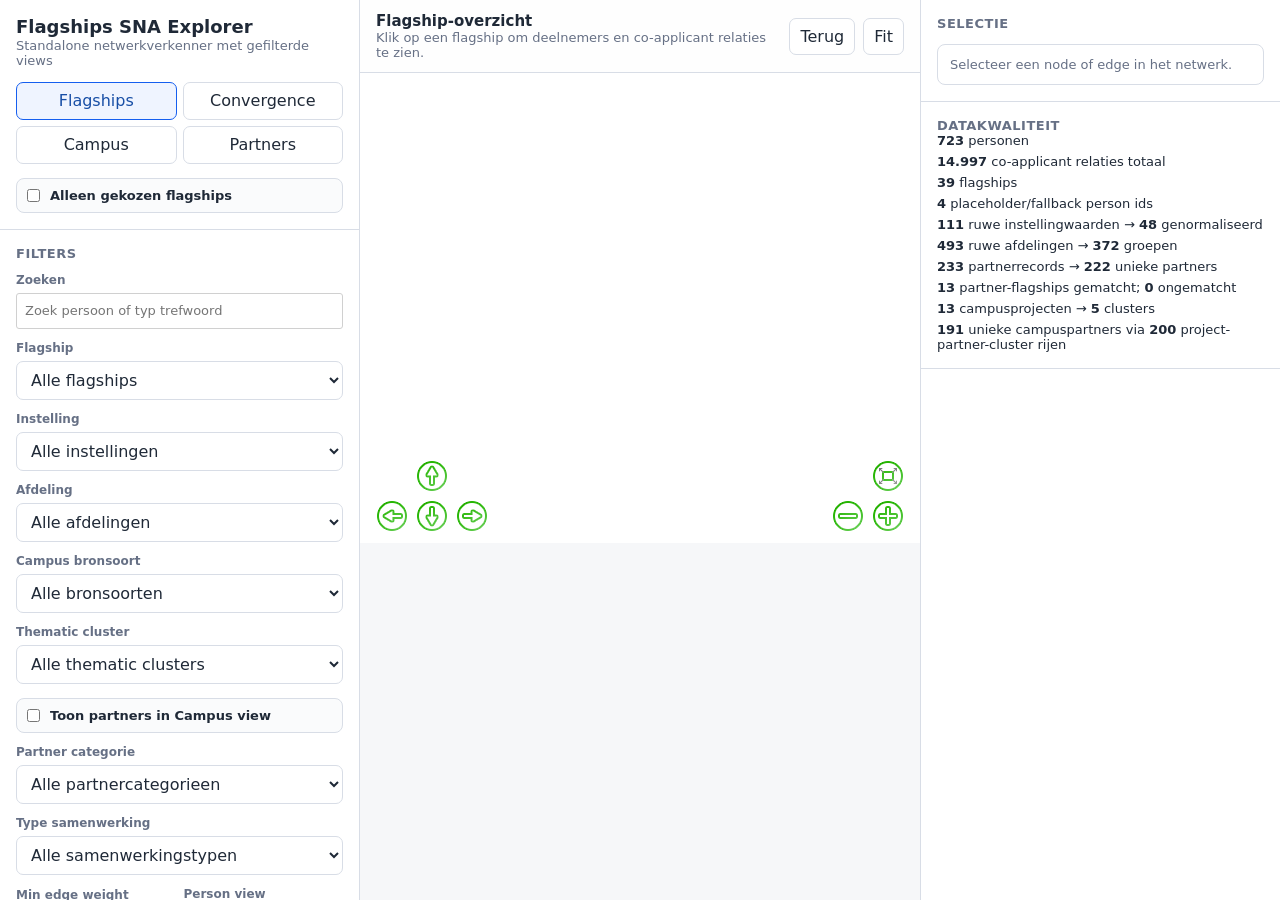
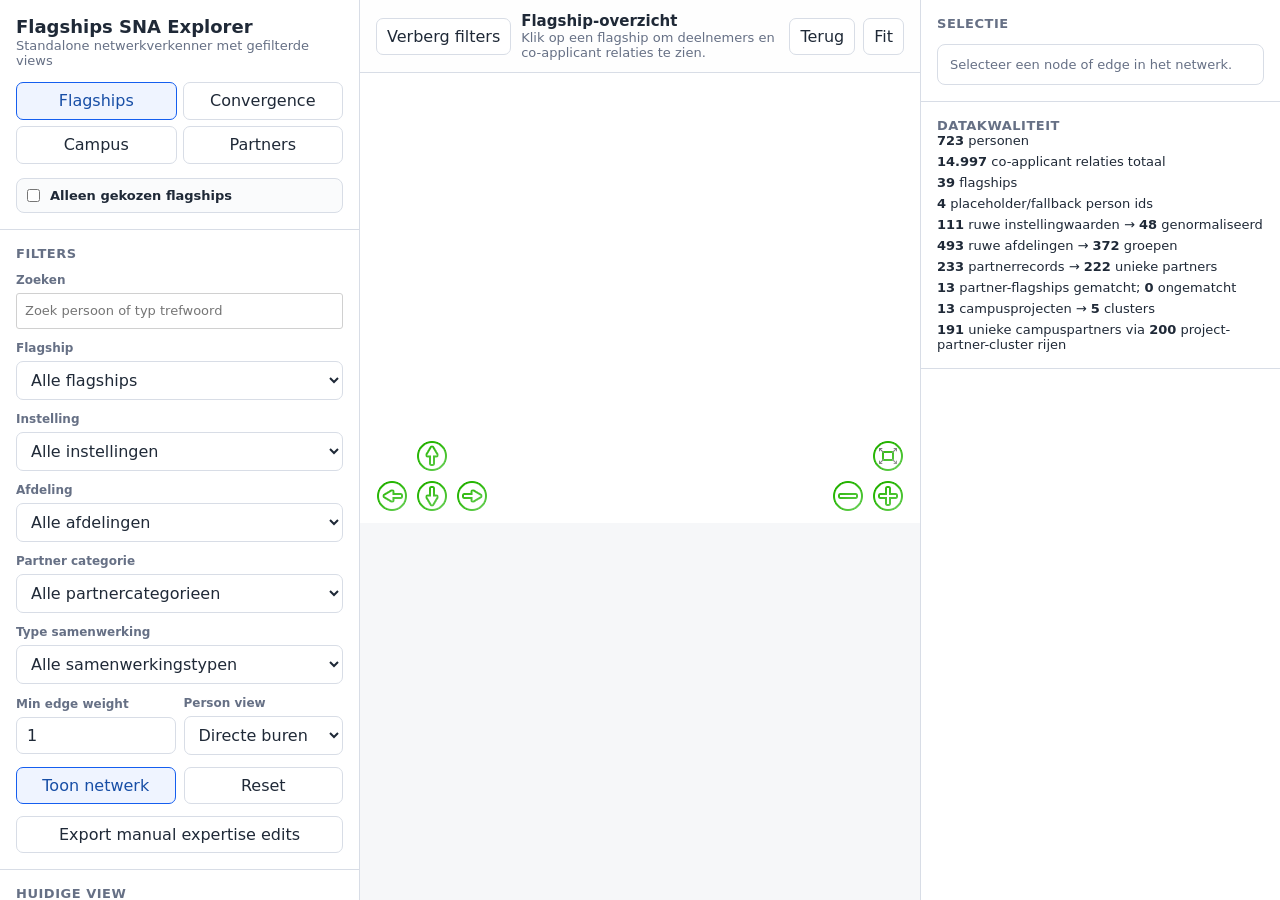
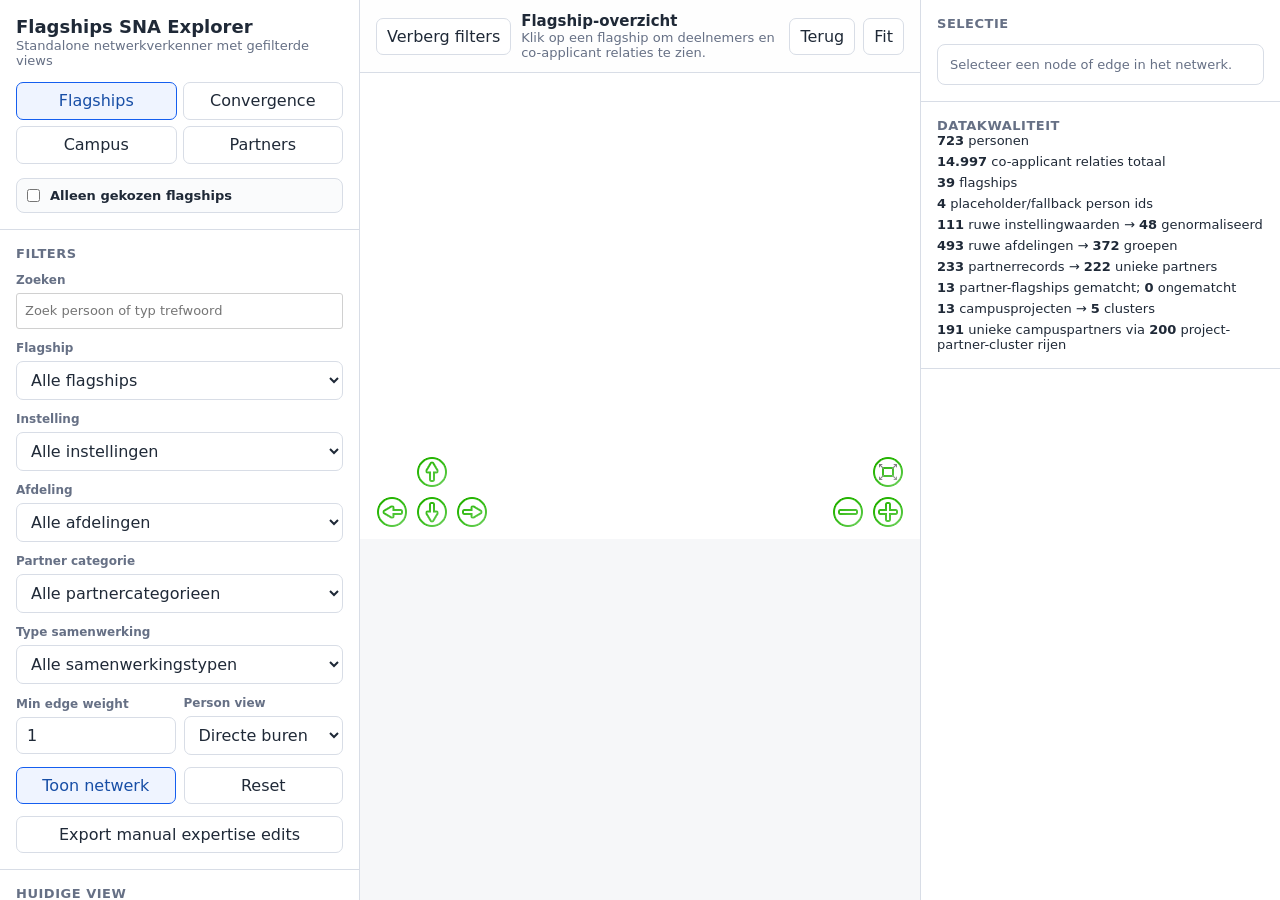
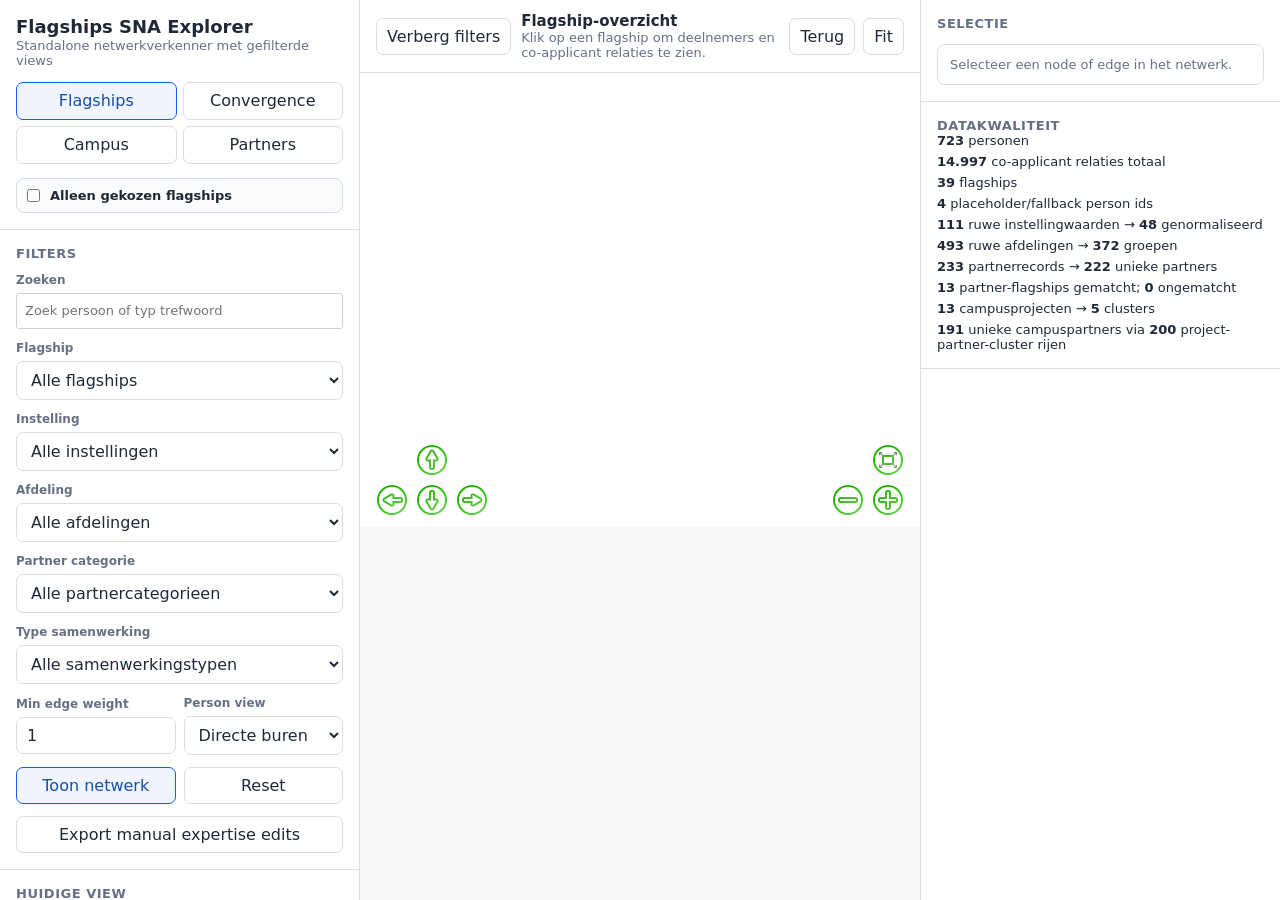
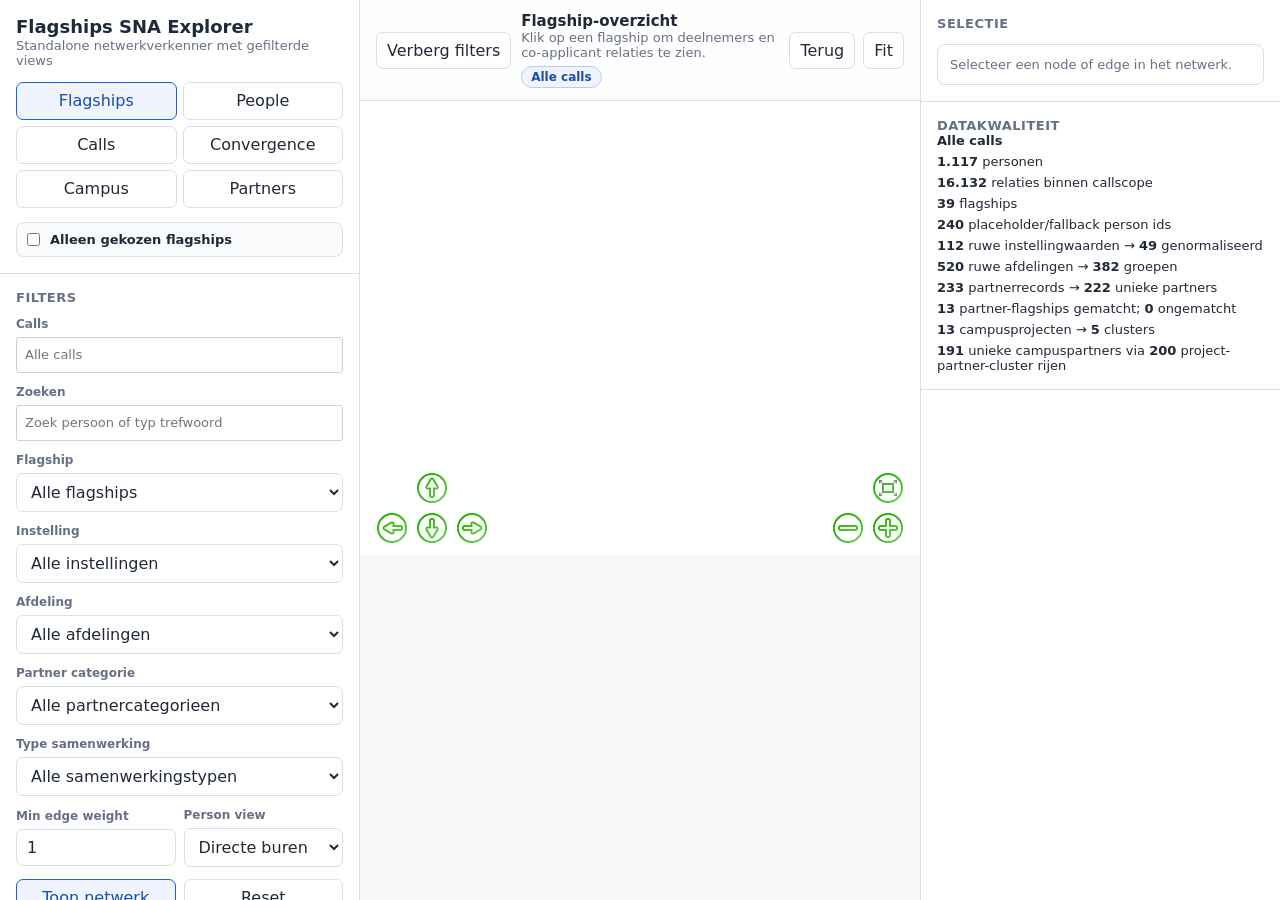
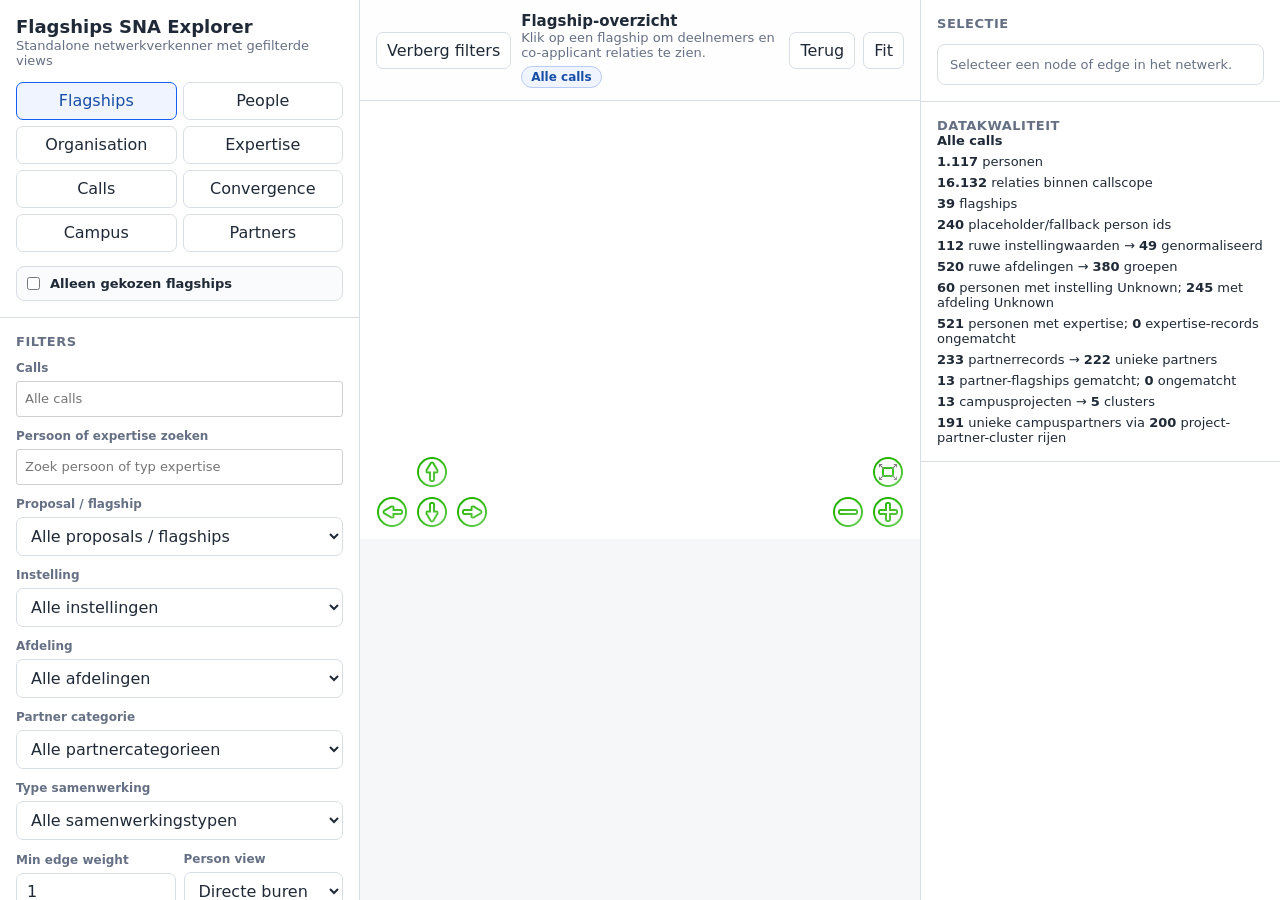
